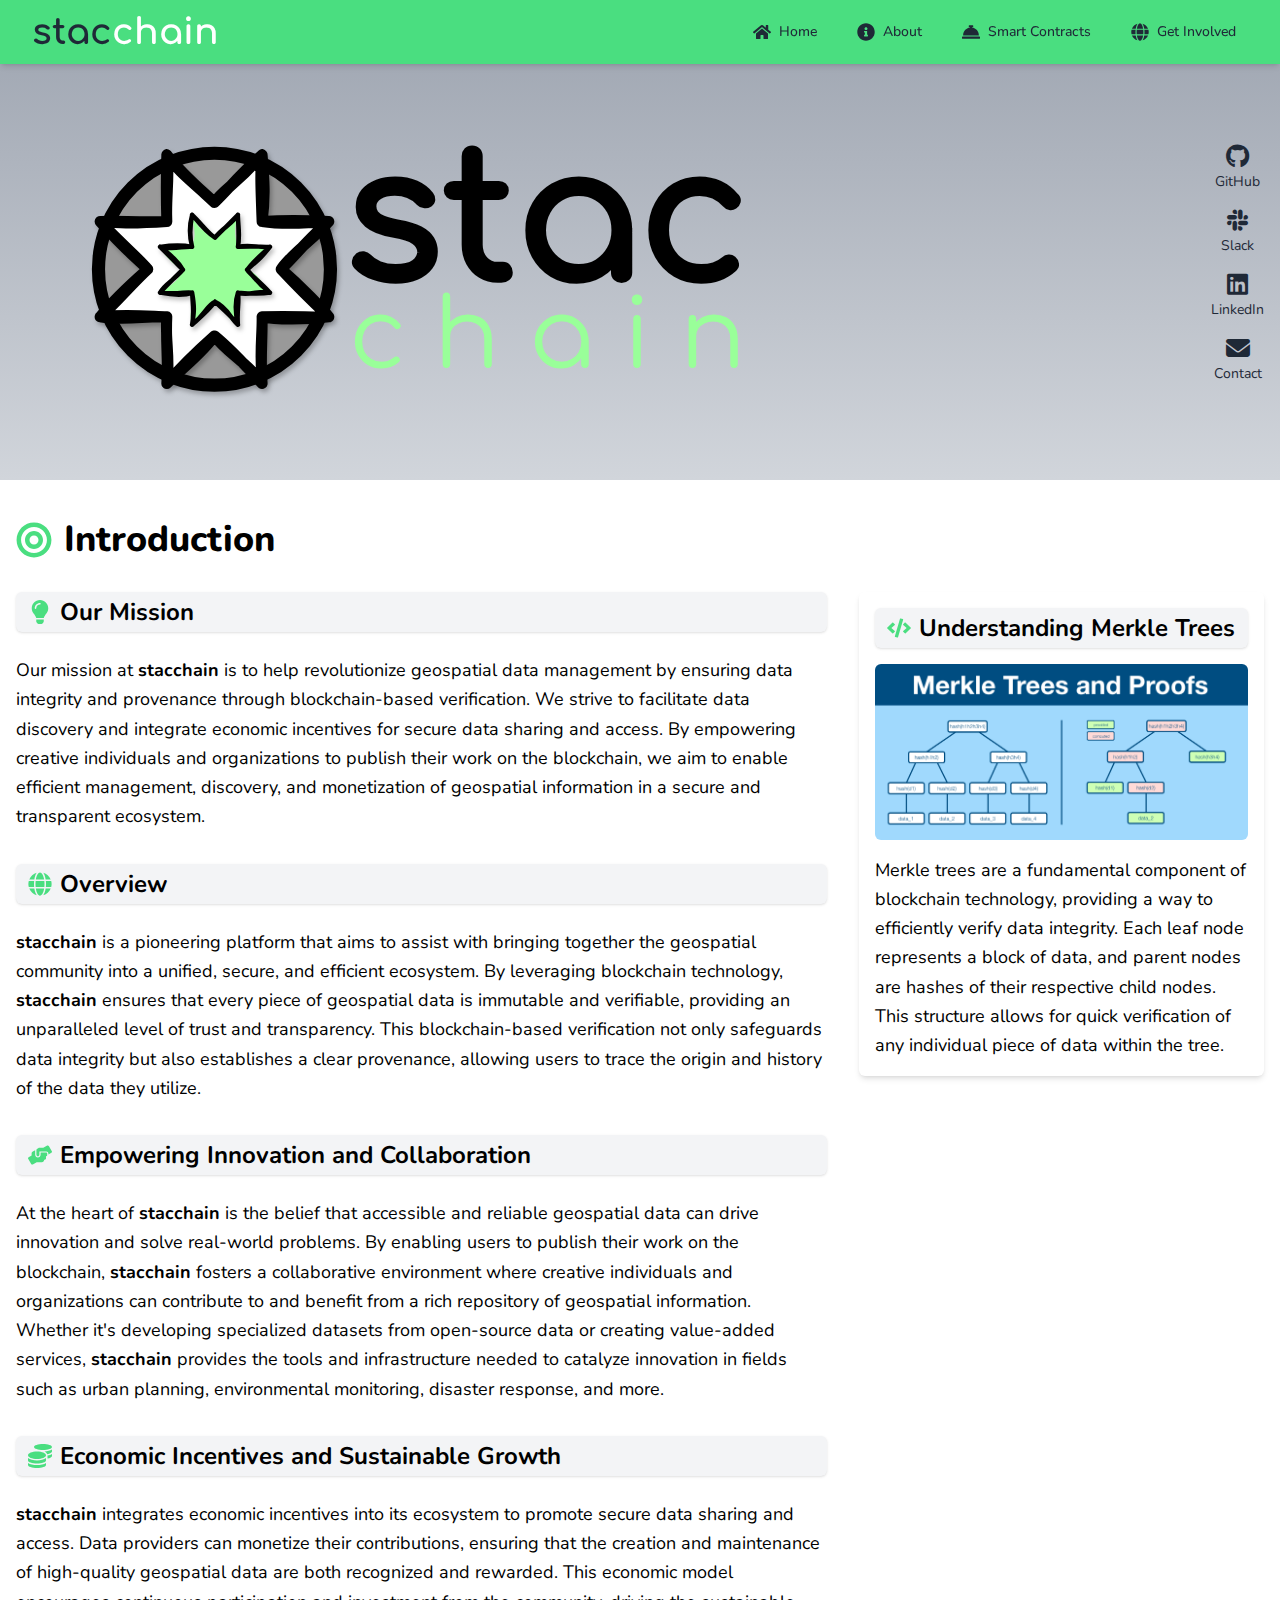
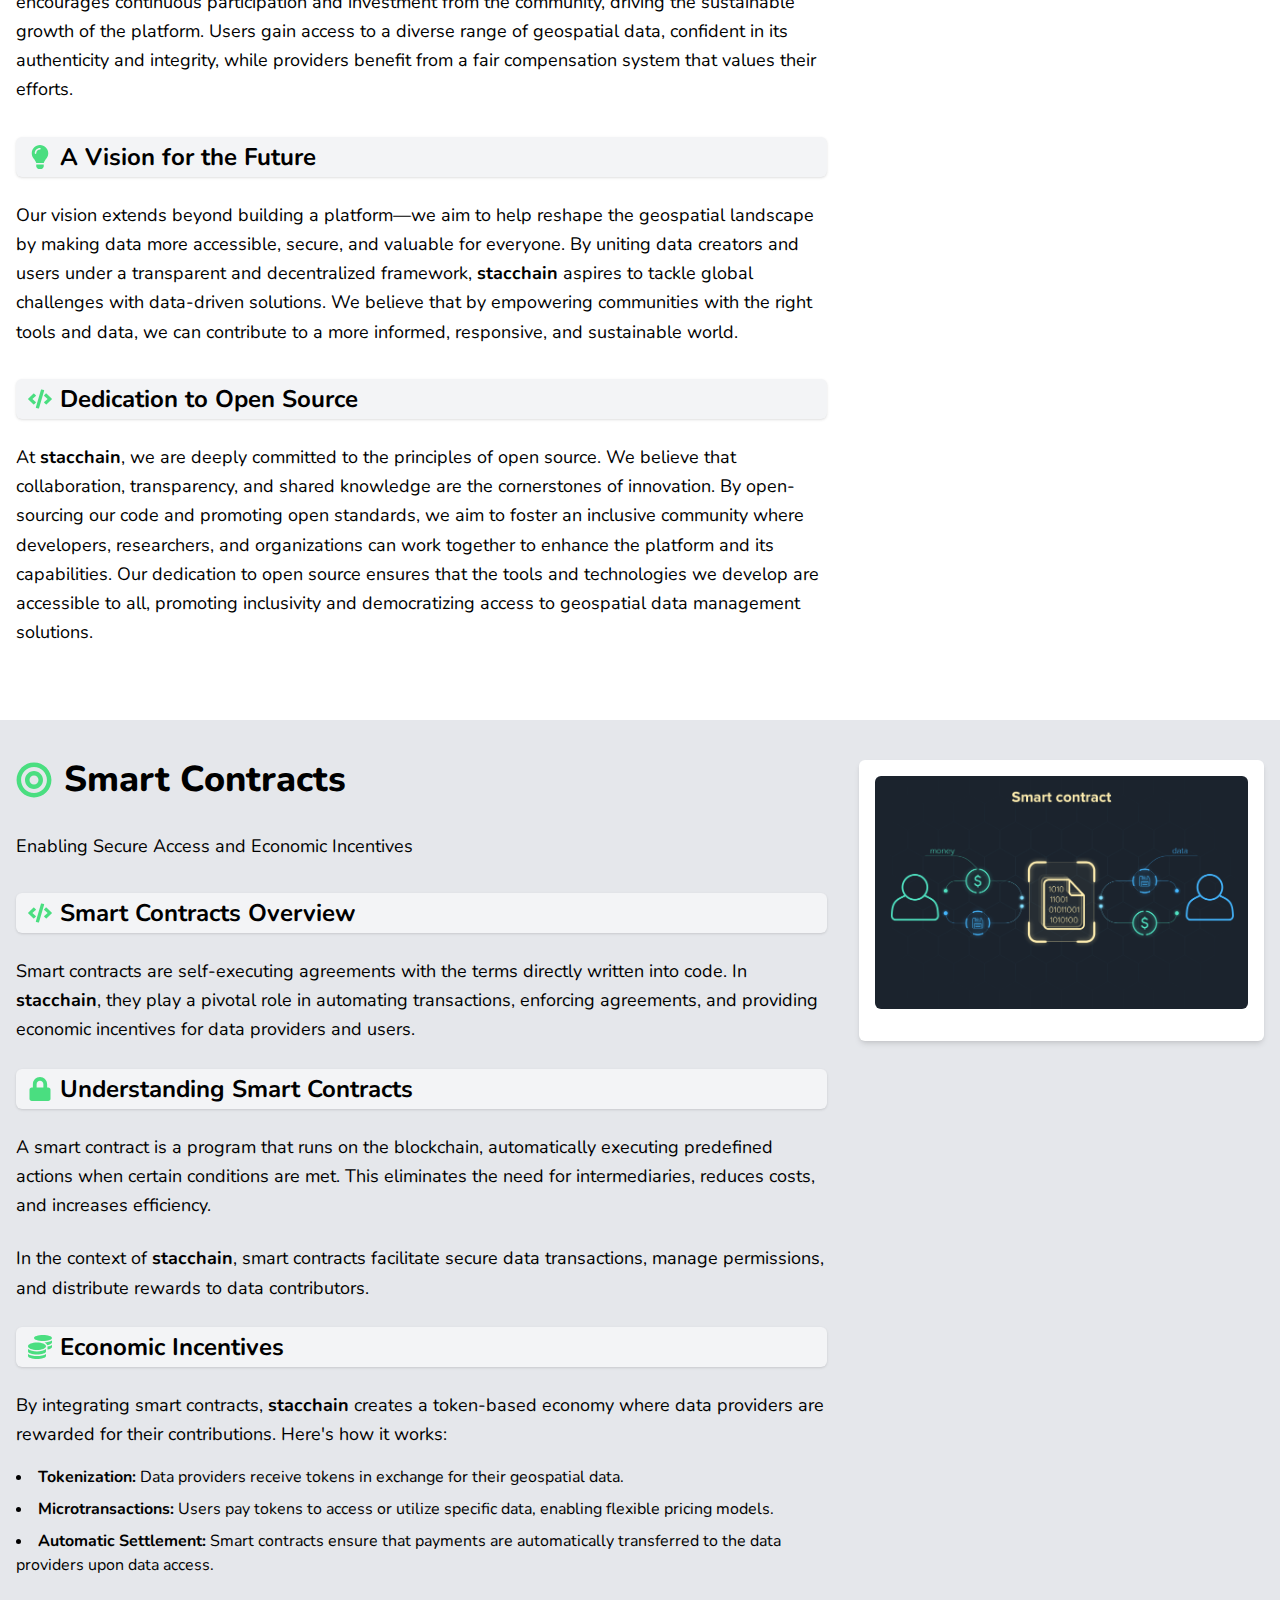
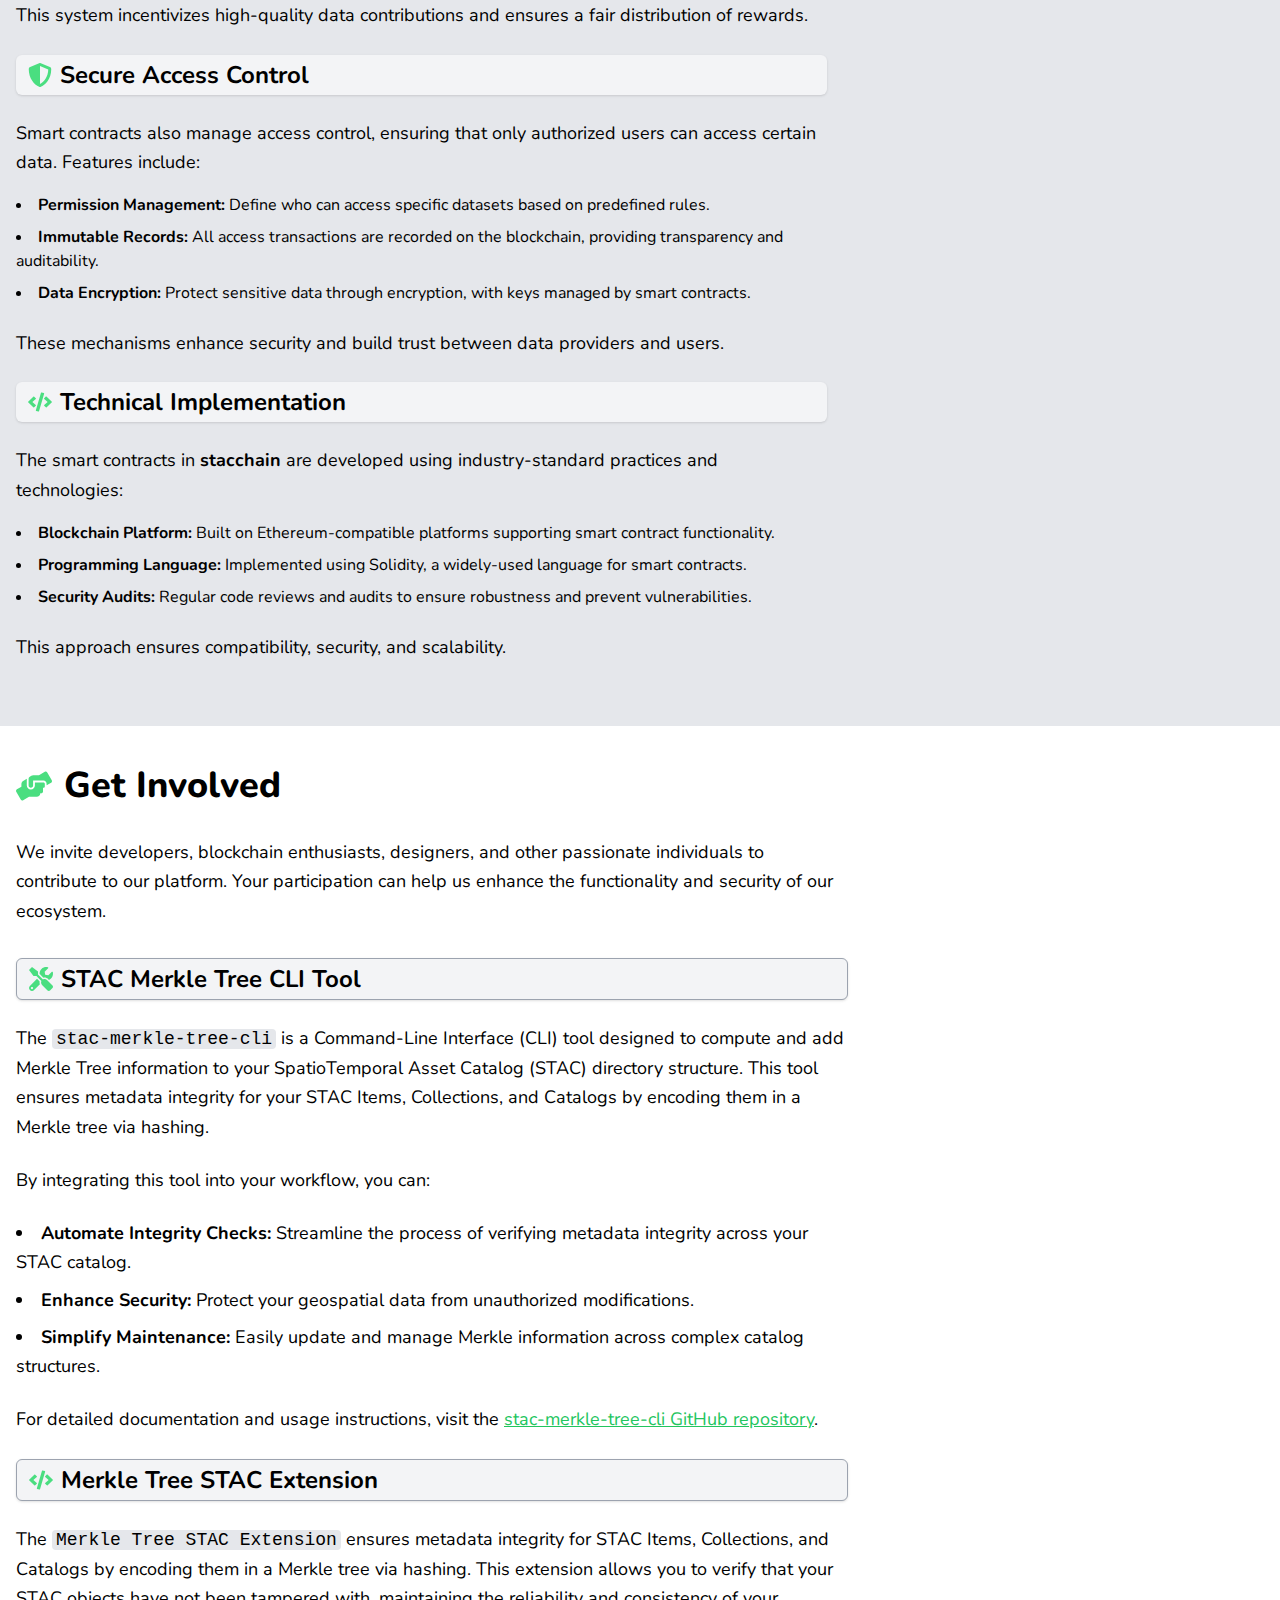
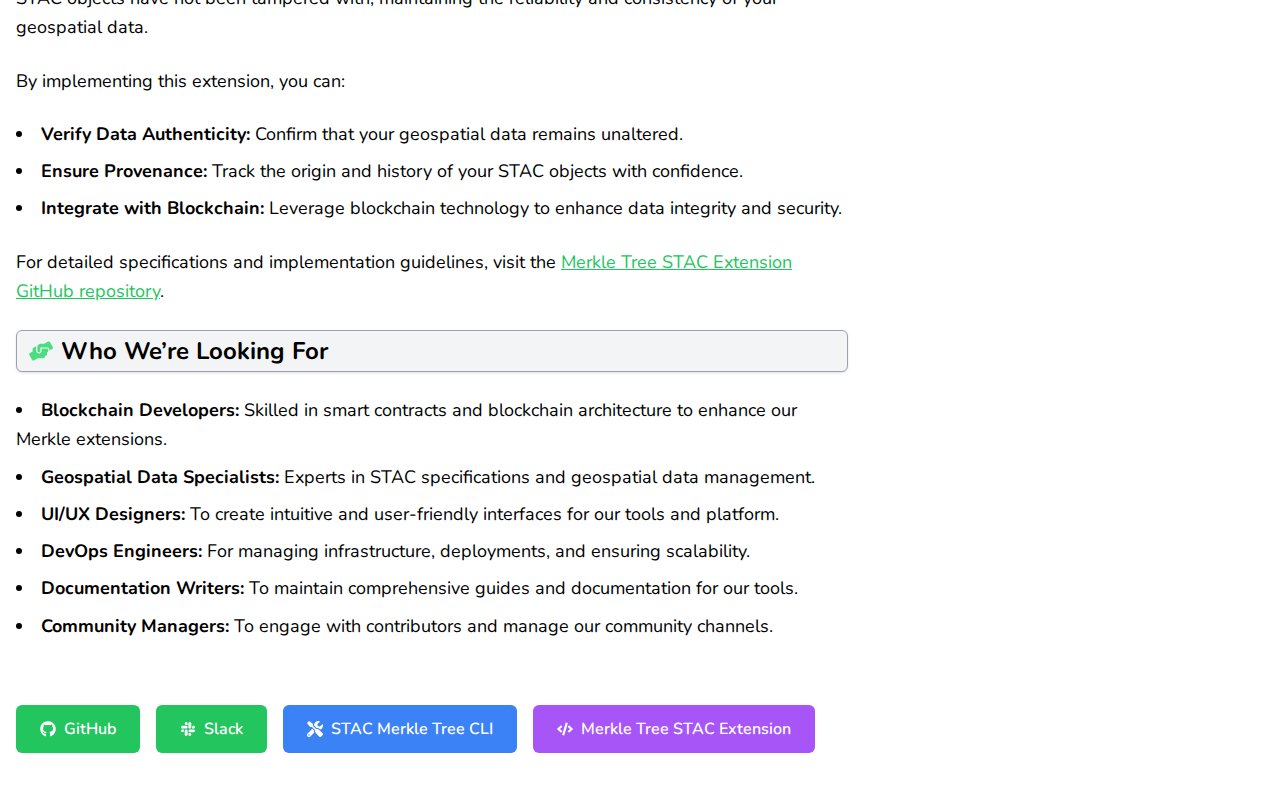
==== index.html @ fea5d8af "update for mobile logo center" ====
<!doctype html><html lang="en"><head><meta charset="utf-8"/><link rel="icon" href="/favicon.ico"/><meta name="viewport" content="width=device-width,initial-scale=1"/><meta name="theme-color" content="#000000"/><meta name="description" content="Web site created using create-react-app"/><link rel="apple-touch-icon" href="/logo192.png"/><link rel="manifest" href="/manifest.json"/><title>stacchain</title><script defer="defer" src="/static/js/main.c1a86bca.js"></script><link href="/static/css/main.6695dacc.css" rel="stylesheet"></head><body><noscript>You need to enable JavaScript to run this app.</noscript><div id="root"></div></body></html>
---- static/css/main.6695dacc.css ----
@import url(https://fonts.googleapis.com/css2?family=Nunito:wght@400;700&display=swap);@import url(https://fonts.googleapis.com/css2?family=Comfortaa:wght@300;400;700&display=swap);
/*!
 * Font Awesome Free 6.7.1 by @fontawesome - https://fontawesome.com
 * License - https://fontawesome.com/license/free (Icons: CC BY 4.0, Fonts: SIL OFL 1.1, Code: MIT License)
 * Copyright 2024 Fonticons, Inc.
 */*,::backdrop,:after,:before{--tw-border-spacing-x:0;--tw-border-spacing-y:0;--tw-translate-x:0;--tw-translate-y:0;--tw-rotate:0;--tw-skew-x:0;--tw-skew-y:0;--tw-scale-x:1;--tw-scale-y:1;--tw-pan-x: ;--tw-pan-y: ;--tw-pinch-zoom: ;--tw-scroll-snap-strictness:proximity;--tw-gradient-from-position: ;--tw-gradient-via-position: ;--tw-gradient-to-position: ;--tw-ordinal: ;--tw-slashed-zero: ;--tw-numeric-figure: ;--tw-numeric-spacing: ;--tw-numeric-fraction: ;--tw-ring-inset: ;--tw-ring-offset-width:0px;--tw-ring-offset-color:#fff;--tw-ring-color:#3b82f680;--tw-ring-offset-shadow:0 0 #0000;--tw-ring-shadow:0 0 #0000;--tw-shadow:0 0 #0000;--tw-shadow-colored:0 0 #0000;--tw-blur: ;--tw-brightness: ;--tw-contrast: ;--tw-grayscale: ;--tw-hue-rotate: ;--tw-invert: ;--tw-saturate: ;--tw-sepia: ;--tw-drop-shadow: ;--tw-backdrop-blur: ;--tw-backdrop-brightness: ;--tw-backdrop-contrast: ;--tw-backdrop-grayscale: ;--tw-backdrop-hue-rotate: ;--tw-backdrop-invert: ;--tw-backdrop-opacity: ;--tw-backdrop-saturate: ;--tw-backdrop-sepia: ;--tw-contain-size: ;--tw-contain-layout: ;--tw-contain-paint: ;--tw-contain-style: }
/* ! tailwindcss v3.4.15 | MIT License | https://tailwindcss.com */*,:after,:before{border:0 solid #e5e7eb;box-sizing:border-box}:after,:before{--tw-content:""}:host,html{-webkit-text-size-adjust:100%;font-feature-settings:normal;-webkit-tap-highlight-color:transparent;font-family:ui-sans-serif,system-ui,sans-serif,Apple Color Emoji,Segoe UI Emoji,Segoe UI Symbol,Noto Color Emoji;font-variation-settings:normal;line-height:1.5;tab-size:4}body{line-height:inherit}hr{border-top-width:1px;color:inherit;height:0}abbr:where([title]){-webkit-text-decoration:underline dotted;text-decoration:underline dotted}h1,h2,h3,h4,h5,h6{font-size:inherit;font-weight:inherit}a{color:inherit;text-decoration:inherit}b,strong{font-weight:bolder}code,kbd,pre,samp{font-feature-settings:normal;font-family:Fira Code,monospace;font-size:1em;font-variation-settings:normal}small{font-size:80%}sub,sup{font-size:75%;line-height:0;position:relative;vertical-align:initial}sub{bottom:-.25em}sup{top:-.5em}table{border-collapse:collapse;border-color:inherit;text-indent:0}button,input,optgroup,select,textarea{font-feature-settings:inherit;color:inherit;font-family:inherit;font-size:100%;font-variation-settings:inherit;font-weight:inherit;letter-spacing:inherit;line-height:inherit;margin:0;padding:0}button,select{text-transform:none}button,input:where([type=button]),input:where([type=reset]),input:where([type=submit]){-webkit-appearance:button;background-color:initial;background-image:none}:-moz-focusring{outline:auto}:-moz-ui-invalid{box-shadow:none}progress{vertical-align:initial}::-webkit-inner-spin-button,::-webkit-outer-spin-button{height:auto}[type=search]{-webkit-appearance:textfield;outline-offset:-2px}::-webkit-search-decoration{-webkit-appearance:none}::-webkit-file-upload-button{-webkit-appearance:button;font:inherit}summary{display:list-item}blockquote,dd,dl,figure,h1,h2,h3,h4,h5,h6,hr,p,pre{margin:0}fieldset{margin:0}fieldset,legend{padding:0}menu,ol,ul{list-style:none;margin:0;padding:0}dialog{padding:0}textarea{resize:vertical}input::placeholder,textarea::placeholder{color:#9ca3af;opacity:1}[role=button],button{cursor:pointer}:disabled{cursor:default}audio,canvas,embed,iframe,img,object,svg,video{display:block;vertical-align:middle}img,video{height:auto;max-width:100%}[hidden]:where(:not([hidden=until-found])){display:none}.sr-only{clip:rect(0,0,0,0);border-width:0;height:1px;margin:-1px;overflow:hidden;padding:0;position:absolute;white-space:nowrap;width:1px}.fixed{position:fixed}.relative{position:relative}.left-0{left:0}.right-0{right:0}.top-0{top:0}.z-10{z-index:10}.z-50{z-index:50}.mx-auto{margin-left:auto;margin-right:auto}.mb-4{margin-bottom:1rem}.mb-6{margin-bottom:1.5rem}.mb-8{margin-bottom:2rem}.ml-8{margin-left:2rem}.mr-2{margin-right:.5rem}.mr-3{margin-right:.75rem}.mt-1{margin-top:.25rem}.mt-10{margin-top:2.5rem}.mt-12{margin-top:3rem}.mt-4{margin-top:1rem}.block{display:block}.inline-block{display:inline-block}.flex{display:flex}.inline-flex{display:inline-flex}.hidden{display:none}.h-16{height:4rem}.h-28{height:7rem}.h-6{height:1.5rem}.h-auto{height:auto}.w-6{width:1.5rem}.w-full{width:100%}.max-w-full{max-width:100%}.max-w-screen-xl{max-width:1280px}.flex-shrink-0{flex-shrink:0}.scale-150{--tw-scale-x:1.5;--tw-scale-y:1.5;transform:translate(var(--tw-translate-x),var(--tw-translate-y)) rotate(var(--tw-rotate)) skewX(var(--tw-skew-x)) skewY(var(--tw-skew-y)) scaleX(var(--tw-scale-x)) scaleY(var(--tw-scale-y))}.scroll-mt-16{scroll-margin-top:4rem}.list-inside{list-style-position:inside}.list-disc{list-style-type:disc}.flex-row{flex-direction:row}.flex-col{flex-direction:column}.items-center{align-items:center}.justify-center{justify-content:center}.justify-between{justify-content:space-between}.space-x-4>:not([hidden])~:not([hidden]){--tw-space-x-reverse:0;margin-left:calc(1rem*(1 - var(--tw-space-x-reverse)));margin-right:calc(1rem*var(--tw-space-x-reverse))}.space-x-6>:not([hidden])~:not([hidden]){--tw-space-x-reverse:0;margin-left:calc(1.5rem*(1 - var(--tw-space-x-reverse)));margin-right:calc(1.5rem*var(--tw-space-x-reverse))}.space-y-1>:not([hidden])~:not([hidden]){--tw-space-y-reverse:0;margin-bottom:calc(.25rem*var(--tw-space-y-reverse));margin-top:calc(.25rem*(1 - var(--tw-space-y-reverse)))}.space-y-2>:not([hidden])~:not([hidden]){--tw-space-y-reverse:0;margin-bottom:calc(.5rem*var(--tw-space-y-reverse));margin-top:calc(.5rem*(1 - var(--tw-space-y-reverse)))}.space-y-4>:not([hidden])~:not([hidden]){--tw-space-y-reverse:0;margin-bottom:calc(1rem*var(--tw-space-y-reverse));margin-top:calc(1rem*(1 - var(--tw-space-y-reverse)))}.overflow-x-hidden{overflow-x:hidden}.rounded{border-radius:.25rem}.rounded-md{border-radius:.375rem}.border{border-width:1px}.border-gray-200{--tw-border-opacity:1;border-color:#e5e7eb;border-color:rgb(229 231 235/var(--tw-border-opacity,1))}.border-gray-400{--tw-border-opacity:1;border-color:#9ca3af;border-color:rgb(156 163 175/var(--tw-border-opacity,1))}.bg-blue-500{--tw-bg-opacity:1;background-color:#3b82f6;background-color:rgb(59 130 246/var(--tw-bg-opacity,1))}.bg-gray-100{--tw-bg-opacity:1;background-color:#f3f4f6;background-color:rgb(243 244 246/var(--tw-bg-opacity,1))}.bg-gray-200{--tw-bg-opacity:1;background-color:#e5e7eb;background-color:rgb(229 231 235/var(--tw-bg-opacity,1))}.bg-green-500{--tw-bg-opacity:1;background-color:#22c55e;background-color:rgb(34 197 94/var(--tw-bg-opacity,1))}.bg-purple-500{--tw-bg-opacity:1;background-color:#a855f7;background-color:rgb(168 85 247/var(--tw-bg-opacity,1))}.bg-white{--tw-bg-opacity:1;background-color:#fff;background-color:rgb(255 255 255/var(--tw-bg-opacity,1))}.bg-gradient-to-b{background-image:linear-gradient(to bottom,var(--tw-gradient-stops))}.from-gray-400{--tw-gradient-from:#9ca3af var(--tw-gradient-from-position);--tw-gradient-to:#9ca3af00 var(--tw-gradient-to-position);--tw-gradient-stops:var(--tw-gradient-from),var(--tw-gradient-to)}.from-green-400{--tw-gradient-from:#4ade80 var(--tw-gradient-from-position);--tw-gradient-to:#4ade8000 var(--tw-gradient-to-position);--tw-gradient-stops:var(--tw-gradient-from),var(--tw-gradient-to)}.to-gray-300{--tw-gradient-to:#d1d5db var(--tw-gradient-to-position)}.to-green-400{--tw-gradient-to:#4ade80 var(--tw-gradient-to-position)}.p-2{padding:.5rem}.p-4{padding:1rem}.p-6{padding:1.5rem}.px-1{padding-left:.25rem;padding-right:.25rem}.px-2{padding-left:.5rem;padding-right:.5rem}.px-3{padding-left:.75rem;padding-right:.75rem}.px-4{padding-left:1rem;padding-right:1rem}.px-6{padding-left:1.5rem;padding-right:1.5rem}.py-1{padding-bottom:.25rem;padding-top:.25rem}.py-10{padding-bottom:2.5rem;padding-top:2.5rem}.py-2{padding-bottom:.5rem;padding-top:.5rem}.py-24{padding-bottom:6rem;padding-top:6rem}.py-3{padding-top:.75rem}.pb-3,.py-3{padding-bottom:.75rem}.pt-2{padding-top:.5rem}.text-left{text-align:left}.font-comfortaa{font-family:Comfortaa,cursive}.font-mono{font-family:Fira Code,monospace}.text-2xl{font-size:1.5rem;line-height:2rem}.text-4xl{font-size:2.25rem;line-height:2.5rem}.text-base{font-size:1rem;line-height:1.5rem}.text-lg{font-size:1.125rem;line-height:1.75rem}.text-sm{font-size:.875rem;line-height:1.25rem}.font-bold{font-weight:700}.font-extrabold{font-weight:800}.font-medium{font-weight:500}.font-semibold{font-weight:600}.leading-relaxed{line-height:1.625}.text-black{--tw-text-opacity:1;color:#000;color:rgb(0 0 0/var(--tw-text-opacity,1))}.text-gray-800{--tw-text-opacity:1;color:#1f2937;color:rgb(31 41 55/var(--tw-text-opacity,1))}.text-green-400{--tw-text-opacity:1;color:#4ade80;color:rgb(74 222 128/var(--tw-text-opacity,1))}.text-green-500{--tw-text-opacity:1;color:#22c55e;color:rgb(34 197 94/var(--tw-text-opacity,1))}.text-white{--tw-text-opacity:1;color:#fff;color:rgb(255 255 255/var(--tw-text-opacity,1))}.underline{text-decoration-line:underline}.shadow{--tw-shadow:0 1px 3px 0 #0000001a,0 1px 2px -1px #0000001a;--tw-shadow-colored:0 1px 3px 0 var(--tw-shadow-color),0 1px 2px -1px var(--tw-shadow-color)}.shadow,.shadow-md{box-shadow:0 0 #0000,0 0 #0000,var(--tw-shadow);box-shadow:var(--tw-ring-offset-shadow,0 0 #0000),var(--tw-ring-shadow,0 0 #0000),var(--tw-shadow)}.shadow-md{--tw-shadow:0 4px 6px -1px #0000001a,0 2px 4px -2px #0000001a;--tw-shadow-colored:0 4px 6px -1px var(--tw-shadow-color),0 2px 4px -2px var(--tw-shadow-color)}.transition-colors{transition-duration:.15s;transition-property:color,background-color,border-color,text-decoration-color,fill,stroke;transition-timing-function:cubic-bezier(.4,0,.2,1)}.duration-300{transition-duration:.3s}body{-webkit-font-smoothing:antialiased;-moz-osx-font-smoothing:grayscale;font-family:Nunito,serif;margin:0;overflow-x:hidden}code{font-family:source-code-pro,Menlo,Monaco,Consolas,Courier New,monospace}.hover\:bg-blue-600:hover{--tw-bg-opacity:1;background-color:#2563eb;background-color:rgb(37 99 235/var(--tw-bg-opacity,1))}.hover\:bg-gray-200:hover{--tw-bg-opacity:1;background-color:#e5e7eb;background-color:rgb(229 231 235/var(--tw-bg-opacity,1))}.hover\:bg-gray-300:hover{--tw-bg-opacity:1;background-color:#d1d5db;background-color:rgb(209 213 219/var(--tw-bg-opacity,1))}.hover\:bg-green-500:hover{--tw-bg-opacity:1;background-color:#22c55e;background-color:rgb(34 197 94/var(--tw-bg-opacity,1))}.hover\:bg-green-600:hover{--tw-bg-opacity:1;background-color:#16a34a;background-color:rgb(22 163 74/var(--tw-bg-opacity,1))}.hover\:bg-purple-600:hover{--tw-bg-opacity:1;background-color:#9333ea;background-color:rgb(147 51 234/var(--tw-bg-opacity,1))}.hover\:text-green-400:hover{--tw-text-opacity:1;color:#4ade80;color:rgb(74 222 128/var(--tw-text-opacity,1))}.hover\:text-white:hover{--tw-text-opacity:1;color:#fff;color:rgb(255 255 255/var(--tw-text-opacity,1))}.focus\:outline-none:focus{outline:2px solid #0000;outline-offset:2px}.focus\:ring-2:focus{--tw-ring-offset-shadow:var(--tw-ring-inset) 0 0 0 var(--tw-ring-offset-width) var(--tw-ring-offset-color);--tw-ring-shadow:var(--tw-ring-inset) 0 0 0 calc(2px + var(--tw-ring-offset-width)) var(--tw-ring-color);box-shadow:var(--tw-ring-offset-shadow),var(--tw-ring-shadow),0 0 #0000;box-shadow:var(--tw-ring-offset-shadow),var(--tw-ring-shadow),var(--tw-shadow,0 0 #0000)}.focus\:ring-inset:focus{--tw-ring-inset:inset}.focus\:ring-white:focus{--tw-ring-opacity:1;--tw-ring-color:rgb(255 255 255/var(--tw-ring-opacity,1))}@media (min-width:640px){.sm\:mx-0{margin-left:0;margin-right:0}.sm\:ml-24{margin-left:6rem}.sm\:mt-0{margin-top:0}.sm\:h-36{height:9rem}.sm\:scale-150{--tw-scale-x:1.5;--tw-scale-y:1.5;transform:translate(var(--tw-translate-x),var(--tw-translate-y)) rotate(var(--tw-rotate)) skewX(var(--tw-skew-x)) skewY(var(--tw-skew-y)) scaleX(var(--tw-scale-x)) scaleY(var(--tw-scale-y))}.sm\:flex-row{flex-direction:row}.sm\:items-start{align-items:flex-start}.sm\:justify-between{justify-content:space-between}.sm\:space-x-4>:not([hidden])~:not([hidden]){--tw-space-x-reverse:0;margin-left:calc(1rem*(1 - var(--tw-space-x-reverse)));margin-right:calc(1rem*var(--tw-space-x-reverse))}.sm\:space-y-0>:not([hidden])~:not([hidden]){--tw-space-y-reverse:0;margin-bottom:calc(0px*var(--tw-space-y-reverse));margin-top:calc(0px*(1 - var(--tw-space-y-reverse)))}.sm\:px-3{padding-left:.75rem;padding-right:.75rem}.sm\:px-6{padding-left:1.5rem;padding-right:1.5rem}.sm\:text-4xl{font-size:2.25rem;line-height:2.5rem}}@media (min-width:768px){.md\:block{display:block}.md\:flex{display:flex}.md\:hidden{display:none}.md\:h-48{height:12rem}.md\:flex-col{flex-direction:column}.md\:space-x-0>:not([hidden])~:not([hidden]){--tw-space-x-reverse:0;margin-left:calc(0px*(1 - var(--tw-space-x-reverse)));margin-right:calc(0px*var(--tw-space-x-reverse))}.md\:space-y-4>:not([hidden])~:not([hidden]){--tw-space-y-reverse:0;margin-bottom:calc(1rem*var(--tw-space-y-reverse));margin-top:calc(1rem*(1 - var(--tw-space-y-reverse)))}}@media (min-width:1024px){.lg\:mt-0{margin-top:0}.lg\:w-1\/3{width:33.333333%}.lg\:w-2\/3{width:66.666667%}.lg\:flex-row{flex-direction:row}.lg\:space-x-8>:not([hidden])~:not([hidden]){--tw-space-x-reverse:0;margin-left:calc(2rem*(1 - var(--tw-space-x-reverse)));margin-right:calc(2rem*var(--tw-space-x-reverse))}.lg\:px-8{padding-left:2rem;padding-right:2rem}}.App{text-align:center}.App-logo{height:40vmin;pointer-events:none}@media (prefers-reduced-motion:no-preference){.App-logo{animation:App-logo-spin 20s linear infinite}}.App-header{align-items:center;background-color:#282c34;color:#fff;display:flex;flex-direction:column;font-size:calc(10px + 2vmin);justify-content:center;min-height:100vh}.App-link{color:#61dafb}

/*!
 * Font Awesome Free 6.7.1 by @fontawesome - https://fontawesome.com
 * License - https://fontawesome.com/license/free (Icons: CC BY 4.0, Fonts: SIL OFL 1.1, Code: MIT License)
 * Copyright 2024 Fonticons, Inc.
 */.fa{font-family:Font Awesome\ 6 Free;font-family:var(--fa-style-family,"Font Awesome 6 Free");font-weight:900;font-weight:var(--fa-style,900)}.fa,.fa-brands,.fa-regular,.fa-solid,.fab,.far,.fas{-moz-osx-font-smoothing:grayscale;-webkit-font-smoothing:antialiased;font-feature-settings:normal;display:inline-block;display:var(--fa-display,inline-block);font-style:normal;font-variant:normal;line-height:1;text-rendering:auto}.fa-brands:before,.fa-regular:before,.fa-solid:before,.fa:before,.fab:before,.far:before,.fas:before{content:var(--fa)}.fa-classic,.fa-regular,.fa-solid,.far,.fas{font-family:Font Awesome\ 6 Free}.fa-brands,.fab{font-family:Font Awesome\ 6 Brands}.fa-1x{font-size:1em}.fa-2x{font-size:2em}.fa-3x{font-size:3em}.fa-4x{font-size:4em}.fa-5x{font-size:5em}.fa-6x{font-size:6em}.fa-7x{font-size:7em}.fa-8x{font-size:8em}.fa-9x{font-size:9em}.fa-10x{font-size:10em}.fa-2xs{font-size:.625em;line-height:.1em;vertical-align:.225em}.fa-xs{font-size:.75em;line-height:.08333em;vertical-align:.125em}.fa-sm{font-size:.875em;line-height:.07143em;vertical-align:.05357em}.fa-lg{font-size:1.25em;line-height:.05em;vertical-align:-.075em}.fa-xl{font-size:1.5em;line-height:.04167em;vertical-align:-.125em}.fa-2xl{font-size:2em;line-height:.03125em;vertical-align:-.1875em}.fa-fw{text-align:center;width:1.25em}.fa-ul{list-style-type:none;margin-left:2.5em;margin-left:var(--fa-li-margin,2.5em);padding-left:0}.fa-ul>li{position:relative}.fa-li{left:-2em;left:calc(var(--fa-li-width, 2em)*-1);line-height:inherit;position:absolute;text-align:center;width:2em;width:var(--fa-li-width,2em)}.fa-border{border:.08em solid #eee;border:var(--fa-border-width,.08em) var(--fa-border-style,solid) var(--fa-border-color,#eee);border-radius:.1em;border-radius:var(--fa-border-radius,.1em);padding:.2em .25em .15em;padding:var(--fa-border-padding,.2em .25em .15em)}.fa-pull-left{float:left;margin-right:.3em;margin-right:var(--fa-pull-margin,.3em)}.fa-pull-right{float:right;margin-left:.3em;margin-left:var(--fa-pull-margin,.3em)}.fa-beat{animation-delay:0s;animation-delay:var(--fa-animation-delay,0s);animation-direction:normal;animation-direction:var(--fa-animation-direction,normal);animation-duration:1s;animation-duration:var(--fa-animation-duration,1s);animation-iteration-count:infinite;animation-iteration-count:var(--fa-animation-iteration-count,infinite);animation-name:fa-beat;animation-timing-function:ease-in-out;animation-timing-function:var(--fa-animation-timing,ease-in-out)}.fa-bounce{animation-delay:0s;animation-delay:var(--fa-animation-delay,0s);animation-direction:normal;animation-direction:var(--fa-animation-direction,normal);animation-duration:1s;animation-duration:var(--fa-animation-duration,1s);animation-iteration-count:infinite;animation-iteration-count:var(--fa-animation-iteration-count,infinite);animation-name:fa-bounce;animation-timing-function:cubic-bezier(.28,.84,.42,1);animation-timing-function:var(--fa-animation-timing,cubic-bezier(.28,.84,.42,1))}.fa-fade{animation-iteration-count:infinite;animation-iteration-count:var(--fa-animation-iteration-count,infinite);animation-name:fa-fade;animation-timing-function:cubic-bezier(.4,0,.6,1);animation-timing-function:var(--fa-animation-timing,cubic-bezier(.4,0,.6,1))}.fa-beat-fade,.fa-fade{animation-delay:0s;animation-delay:var(--fa-animation-delay,0s);animation-direction:normal;animation-direction:var(--fa-animation-direction,normal);animation-duration:1s;animation-duration:var(--fa-animation-duration,1s)}.fa-beat-fade{animation-iteration-count:infinite;animation-iteration-count:var(--fa-animation-iteration-count,infinite);animation-name:fa-beat-fade;animation-timing-function:cubic-bezier(.4,0,.6,1);animation-timing-function:var(--fa-animation-timing,cubic-bezier(.4,0,.6,1))}.fa-flip{animation-delay:0s;animation-delay:var(--fa-animation-delay,0s);animation-direction:normal;animation-direction:var(--fa-animation-direction,normal);animation-duration:1s;animation-duration:var(--fa-animation-duration,1s);animation-iteration-count:infinite;animation-iteration-count:var(--fa-animation-iteration-count,infinite);animation-name:fa-flip;animation-timing-function:ease-in-out;animation-timing-function:var(--fa-animation-timing,ease-in-out)}.fa-shake{animation-duration:1s;animation-duration:var(--fa-animation-duration,1s);animation-iteration-count:infinite;animation-iteration-count:var(--fa-animation-iteration-count,infinite);animation-name:fa-shake;animation-timing-function:linear;animation-timing-function:var(--fa-animation-timing,linear)}.fa-shake,.fa-spin{animation-delay:0s;animation-delay:var(--fa-animation-delay,0s);animation-direction:normal;animation-direction:var(--fa-animation-direction,normal)}.fa-spin{animation-duration:2s;animation-duration:var(--fa-animation-duration,2s);animation-iteration-count:infinite;animation-iteration-count:var(--fa-animation-iteration-count,infinite);animation-name:fa-spin;animation-timing-function:linear;animation-timing-function:var(--fa-animation-timing,linear)}.fa-spin-reverse{--fa-animation-direction:reverse}.fa-pulse,.fa-spin-pulse{animation-direction:normal;animation-direction:var(--fa-animation-direction,normal);animation-duration:1s;animation-duration:var(--fa-animation-duration,1s);animation-iteration-count:infinite;animation-iteration-count:var(--fa-animation-iteration-count,infinite);animation-name:fa-spin;animation-timing-function:steps(8);animation-timing-function:var(--fa-animation-timing,steps(8))}@media (prefers-reduced-motion:reduce){.fa-beat,.fa-beat-fade,.fa-bounce,.fa-fade,.fa-flip,.fa-pulse,.fa-shake,.fa-spin,.fa-spin-pulse{animation-delay:-1ms;animation-duration:1ms;animation-iteration-count:1;transition-delay:0s;transition-duration:0s}}@keyframes fa-beat{0%,90%{transform:scale(1)}45%{transform:scale(1.25);transform:scale(var(--fa-beat-scale,1.25))}}@keyframes fa-bounce{0%{transform:scale(1) translateY(0)}10%{transform:scale(1.1,.9) translateY(0);transform:scale(var(--fa-bounce-start-scale-x,1.1),var(--fa-bounce-start-scale-y,.9)) translateY(0)}30%{transform:scale(.9,1.1) translateY(-.5em);transform:scale(var(--fa-bounce-jump-scale-x,.9),var(--fa-bounce-jump-scale-y,1.1)) translateY(var(--fa-bounce-height,-.5em))}50%{transform:scale(1.05,.95) translateY(0);transform:scale(var(--fa-bounce-land-scale-x,1.05),var(--fa-bounce-land-scale-y,.95)) translateY(0)}57%{transform:scale(1) translateY(-.125em);transform:scale(1) translateY(var(--fa-bounce-rebound,-.125em))}64%{transform:scale(1) translateY(0)}to{transform:scale(1) translateY(0)}}@keyframes fa-fade{50%{opacity:.4;opacity:var(--fa-fade-opacity,.4)}}@keyframes fa-beat-fade{0%,to{opacity:.4;opacity:var(--fa-beat-fade-opacity,.4);transform:scale(1)}50%{opacity:1;transform:scale(1.125);transform:scale(var(--fa-beat-fade-scale,1.125))}}@keyframes fa-flip{50%{transform:rotateY(-180deg);transform:rotate3d(var(--fa-flip-x,0),var(--fa-flip-y,1),var(--fa-flip-z,0),var(--fa-flip-angle,-180deg))}}@keyframes fa-shake{0%{transform:rotate(-15deg)}4%{transform:rotate(15deg)}24%,8%{transform:rotate(-18deg)}12%,28%{transform:rotate(18deg)}16%{transform:rotate(-22deg)}20%{transform:rotate(22deg)}32%{transform:rotate(-12deg)}36%{transform:rotate(12deg)}40%,to{transform:rotate(0deg)}}@keyframes fa-spin{0%{transform:rotate(0deg)}to{transform:rotate(1turn)}}.fa-rotate-90{transform:rotate(90deg)}.fa-rotate-180{transform:rotate(180deg)}.fa-rotate-270{transform:rotate(270deg)}.fa-flip-horizontal{transform:scaleX(-1)}.fa-flip-vertical{transform:scaleY(-1)}.fa-flip-both,.fa-flip-horizontal.fa-flip-vertical{transform:scale(-1)}.fa-rotate-by{transform:rotate(0);transform:rotate(var(--fa-rotate-angle,0))}.fa-stack{display:inline-block;height:2em;line-height:2em;position:relative;vertical-align:middle;width:2.5em}.fa-stack-1x,.fa-stack-2x{left:0;position:absolute;text-align:center;width:100%;z-index:auto;z-index:var(--fa-stack-z-index,auto)}.fa-stack-1x{line-height:inherit}.fa-stack-2x{font-size:2em}.fa-inverse{color:#fff;color:var(--fa-inverse,#fff)}.fa-0{--fa:"\30";--fa--fa:"\30\30"}.fa-1{--fa:"\31";--fa--fa:"\31\31"}.fa-2{--fa:"\32";--fa--fa:"\32\32"}.fa-3{--fa:"\33";--fa--fa:"\33\33"}.fa-4{--fa:"\34";--fa--fa:"\34\34"}.fa-5{--fa:"\35";--fa--fa:"\35\35"}.fa-6{--fa:"\36";--fa--fa:"\36\36"}.fa-7{--fa:"\37";--fa--fa:"\37\37"}.fa-8{--fa:"\38";--fa--fa:"\38\38"}.fa-9{--fa:"\39";--fa--fa:"\39\39"}.fa-fill-drip{--fa:"\f576";--fa--fa:"\f576\f576"}.fa-arrows-to-circle{--fa:"\e4bd";--fa--fa:"\e4bd\e4bd"}.fa-chevron-circle-right,.fa-circle-chevron-right{--fa:"\f138";--fa--fa:"\f138\f138"}.fa-at{--fa:"\40";--fa--fa:"\40\40"}.fa-trash-alt,.fa-trash-can{--fa:"\f2ed";--fa--fa:"\f2ed\f2ed"}.fa-text-height{--fa:"\f034";--fa--fa:"\f034\f034"}.fa-user-times,.fa-user-xmark{--fa:"\f235";--fa--fa:"\f235\f235"}.fa-stethoscope{--fa:"\f0f1";--fa--fa:"\f0f1\f0f1"}.fa-comment-alt,.fa-message{--fa:"\f27a";--fa--fa:"\f27a\f27a"}.fa-info{--fa:"\f129";--fa--fa:"\f129\f129"}.fa-compress-alt,.fa-down-left-and-up-right-to-center{--fa:"\f422";--fa--fa:"\f422\f422"}.fa-explosion{--fa:"\e4e9";--fa--fa:"\e4e9\e4e9"}.fa-file-alt,.fa-file-lines,.fa-file-text{--fa:"\f15c";--fa--fa:"\f15c\f15c"}.fa-wave-square{--fa:"\f83e";--fa--fa:"\f83e\f83e"}.fa-ring{--fa:"\f70b";--fa--fa:"\f70b\f70b"}.fa-building-un{--fa:"\e4d9";--fa--fa:"\e4d9\e4d9"}.fa-dice-three{--fa:"\f527";--fa--fa:"\f527\f527"}.fa-calendar-alt,.fa-calendar-days{--fa:"\f073";--fa--fa:"\f073\f073"}.fa-anchor-circle-check{--fa:"\e4aa";--fa--fa:"\e4aa\e4aa"}.fa-building-circle-arrow-right{--fa:"\e4d1";--fa--fa:"\e4d1\e4d1"}.fa-volleyball,.fa-volleyball-ball{--fa:"\f45f";--fa--fa:"\f45f\f45f"}.fa-arrows-up-to-line{--fa:"\e4c2";--fa--fa:"\e4c2\e4c2"}.fa-sort-desc,.fa-sort-down{--fa:"\f0dd";--fa--fa:"\f0dd\f0dd"}.fa-circle-minus,.fa-minus-circle{--fa:"\f056";--fa--fa:"\f056\f056"}.fa-door-open{--fa:"\f52b";--fa--fa:"\f52b\f52b"}.fa-right-from-bracket,.fa-sign-out-alt{--fa:"\f2f5";--fa--fa:"\f2f5\f2f5"}.fa-atom{--fa:"\f5d2";--fa--fa:"\f5d2\f5d2"}.fa-soap{--fa:"\e06e";--fa--fa:"\e06e\e06e"}.fa-heart-music-camera-bolt,.fa-icons{--fa:"\f86d";--fa--fa:"\f86d\f86d"}.fa-microphone-alt-slash,.fa-microphone-lines-slash{--fa:"\f539";--fa--fa:"\f539\f539"}.fa-bridge-circle-check{--fa:"\e4c9";--fa--fa:"\e4c9\e4c9"}.fa-pump-medical{--fa:"\e06a";--fa--fa:"\e06a\e06a"}.fa-fingerprint{--fa:"\f577";--fa--fa:"\f577\f577"}.fa-hand-point-right{--fa:"\f0a4";--fa--fa:"\f0a4\f0a4"}.fa-magnifying-glass-location,.fa-search-location{--fa:"\f689";--fa--fa:"\f689\f689"}.fa-forward-step,.fa-step-forward{--fa:"\f051";--fa--fa:"\f051\f051"}.fa-face-smile-beam,.fa-smile-beam{--fa:"\f5b8";--fa--fa:"\f5b8\f5b8"}.fa-flag-checkered{--fa:"\f11e";--fa--fa:"\f11e\f11e"}.fa-football,.fa-football-ball{--fa:"\f44e";--fa--fa:"\f44e\f44e"}.fa-school-circle-exclamation{--fa:"\e56c";--fa--fa:"\e56c\e56c"}.fa-crop{--fa:"\f125";--fa--fa:"\f125\f125"}.fa-angle-double-down,.fa-angles-down{--fa:"\f103";--fa--fa:"\f103\f103"}.fa-users-rectangle{--fa:"\e594";--fa--fa:"\e594\e594"}.fa-people-roof{--fa:"\e537";--fa--fa:"\e537\e537"}.fa-people-line{--fa:"\e534";--fa--fa:"\e534\e534"}.fa-beer,.fa-beer-mug-empty{--fa:"\f0fc";--fa--fa:"\f0fc\f0fc"}.fa-diagram-predecessor{--fa:"\e477";--fa--fa:"\e477\e477"}.fa-arrow-up-long,.fa-long-arrow-up{--fa:"\f176";--fa--fa:"\f176\f176"}.fa-burn,.fa-fire-flame-simple{--fa:"\f46a";--fa--fa:"\f46a\f46a"}.fa-male,.fa-person{--fa:"\f183";--fa--fa:"\f183\f183"}.fa-laptop{--fa:"\f109";--fa--fa:"\f109\f109"}.fa-file-csv{--fa:"\f6dd";--fa--fa:"\f6dd\f6dd"}.fa-menorah{--fa:"\f676";--fa--fa:"\f676\f676"}.fa-truck-plane{--fa:"\e58f";--fa--fa:"\e58f\e58f"}.fa-record-vinyl{--fa:"\f8d9";--fa--fa:"\f8d9\f8d9"}.fa-face-grin-stars,.fa-grin-stars{--fa:"\f587";--fa--fa:"\f587\f587"}.fa-bong{--fa:"\f55c";--fa--fa:"\f55c\f55c"}.fa-pastafarianism,.fa-spaghetti-monster-flying{--fa:"\f67b";--fa--fa:"\f67b\f67b"}.fa-arrow-down-up-across-line{--fa:"\e4af";--fa--fa:"\e4af\e4af"}.fa-spoon,.fa-utensil-spoon{--fa:"\f2e5";--fa--fa:"\f2e5\f2e5"}.fa-jar-wheat{--fa:"\e517";--fa--fa:"\e517\e517"}.fa-envelopes-bulk,.fa-mail-bulk{--fa:"\f674";--fa--fa:"\f674\f674"}.fa-file-circle-exclamation{--fa:"\e4eb";--fa--fa:"\e4eb\e4eb"}.fa-circle-h,.fa-hospital-symbol{--fa:"\f47e";--fa--fa:"\f47e\f47e"}.fa-pager{--fa:"\f815";--fa--fa:"\f815\f815"}.fa-address-book,.fa-contact-book{--fa:"\f2b9";--fa--fa:"\f2b9\f2b9"}.fa-strikethrough{--fa:"\f0cc";--fa--fa:"\f0cc\f0cc"}.fa-k{--fa:"\4b";--fa--fa:"\4b\4b"}.fa-landmark-flag{--fa:"\e51c";--fa--fa:"\e51c\e51c"}.fa-pencil,.fa-pencil-alt{--fa:"\f303";--fa--fa:"\f303\f303"}.fa-backward{--fa:"\f04a";--fa--fa:"\f04a\f04a"}.fa-caret-right{--fa:"\f0da";--fa--fa:"\f0da\f0da"}.fa-comments{--fa:"\f086";--fa--fa:"\f086\f086"}.fa-file-clipboard,.fa-paste{--fa:"\f0ea";--fa--fa:"\f0ea\f0ea"}.fa-code-pull-request{--fa:"\e13c";--fa--fa:"\e13c\e13c"}.fa-clipboard-list{--fa:"\f46d";--fa--fa:"\f46d\f46d"}.fa-truck-loading,.fa-truck-ramp-box{--fa:"\f4de";--fa--fa:"\f4de\f4de"}.fa-user-check{--fa:"\f4fc";--fa--fa:"\f4fc\f4fc"}.fa-vial-virus{--fa:"\e597";--fa--fa:"\e597\e597"}.fa-sheet-plastic{--fa:"\e571";--fa--fa:"\e571\e571"}.fa-blog{--fa:"\f781";--fa--fa:"\f781\f781"}.fa-user-ninja{--fa:"\f504";--fa--fa:"\f504\f504"}.fa-person-arrow-up-from-line{--fa:"\e539";--fa--fa:"\e539\e539"}.fa-scroll-torah,.fa-torah{--fa:"\f6a0";--fa--fa:"\f6a0\f6a0"}.fa-broom-ball,.fa-quidditch,.fa-quidditch-broom-ball{--fa:"\f458";--fa--fa:"\f458\f458"}.fa-toggle-off{--fa:"\f204";--fa--fa:"\f204\f204"}.fa-archive,.fa-box-archive{--fa:"\f187";--fa--fa:"\f187\f187"}.fa-person-drowning{--fa:"\e545";--fa--fa:"\e545\e545"}.fa-arrow-down-9-1,.fa-sort-numeric-desc,.fa-sort-numeric-down-alt{--fa:"\f886";--fa--fa:"\f886\f886"}.fa-face-grin-tongue-squint,.fa-grin-tongue-squint{--fa:"\f58a";--fa--fa:"\f58a\f58a"}.fa-spray-can{--fa:"\f5bd";--fa--fa:"\f5bd\f5bd"}.fa-truck-monster{--fa:"\f63b";--fa--fa:"\f63b\f63b"}.fa-w{--fa:"\57";--fa--fa:"\57\57"}.fa-earth-africa,.fa-globe-africa{--fa:"\f57c";--fa--fa:"\f57c\f57c"}.fa-rainbow{--fa:"\f75b";--fa--fa:"\f75b\f75b"}.fa-circle-notch{--fa:"\f1ce";--fa--fa:"\f1ce\f1ce"}.fa-tablet-alt,.fa-tablet-screen-button{--fa:"\f3fa";--fa--fa:"\f3fa\f3fa"}.fa-paw{--fa:"\f1b0";--fa--fa:"\f1b0\f1b0"}.fa-cloud{--fa:"\f0c2";--fa--fa:"\f0c2\f0c2"}.fa-trowel-bricks{--fa:"\e58a";--fa--fa:"\e58a\e58a"}.fa-face-flushed,.fa-flushed{--fa:"\f579";--fa--fa:"\f579\f579"}.fa-hospital-user{--fa:"\f80d";--fa--fa:"\f80d\f80d"}.fa-tent-arrow-left-right{--fa:"\e57f";--fa--fa:"\e57f\e57f"}.fa-gavel,.fa-legal{--fa:"\f0e3";--fa--fa:"\f0e3\f0e3"}.fa-binoculars{--fa:"\f1e5";--fa--fa:"\f1e5\f1e5"}.fa-microphone-slash{--fa:"\f131";--fa--fa:"\f131\f131"}.fa-box-tissue{--fa:"\e05b";--fa--fa:"\e05b\e05b"}.fa-motorcycle{--fa:"\f21c";--fa--fa:"\f21c\f21c"}.fa-bell-concierge,.fa-concierge-bell{--fa:"\f562";--fa--fa:"\f562\f562"}.fa-pen-ruler,.fa-pencil-ruler{--fa:"\f5ae";--fa--fa:"\f5ae\f5ae"}.fa-people-arrows,.fa-people-arrows-left-right{--fa:"\e068";--fa--fa:"\e068\e068"}.fa-mars-and-venus-burst{--fa:"\e523";--fa--fa:"\e523\e523"}.fa-caret-square-right,.fa-square-caret-right{--fa:"\f152";--fa--fa:"\f152\f152"}.fa-cut,.fa-scissors{--fa:"\f0c4";--fa--fa:"\f0c4\f0c4"}.fa-sun-plant-wilt{--fa:"\e57a";--fa--fa:"\e57a\e57a"}.fa-toilets-portable{--fa:"\e584";--fa--fa:"\e584\e584"}.fa-hockey-puck{--fa:"\f453";--fa--fa:"\f453\f453"}.fa-table{--fa:"\f0ce";--fa--fa:"\f0ce\f0ce"}.fa-magnifying-glass-arrow-right{--fa:"\e521";--fa--fa:"\e521\e521"}.fa-digital-tachograph,.fa-tachograph-digital{--fa:"\f566";--fa--fa:"\f566\f566"}.fa-users-slash{--fa:"\e073";--fa--fa:"\e073\e073"}.fa-clover{--fa:"\e139";--fa--fa:"\e139\e139"}.fa-mail-reply,.fa-reply{--fa:"\f3e5";--fa--fa:"\f3e5\f3e5"}.fa-star-and-crescent{--fa:"\f699";--fa--fa:"\f699\f699"}.fa-house-fire{--fa:"\e50c";--fa--fa:"\e50c\e50c"}.fa-minus-square,.fa-square-minus{--fa:"\f146";--fa--fa:"\f146\f146"}.fa-helicopter{--fa:"\f533";--fa--fa:"\f533\f533"}.fa-compass{--fa:"\f14e";--fa--fa:"\f14e\f14e"}.fa-caret-square-down,.fa-square-caret-down{--fa:"\f150";--fa--fa:"\f150\f150"}.fa-file-circle-question{--fa:"\e4ef";--fa--fa:"\e4ef\e4ef"}.fa-laptop-code{--fa:"\f5fc";--fa--fa:"\f5fc\f5fc"}.fa-swatchbook{--fa:"\f5c3";--fa--fa:"\f5c3\f5c3"}.fa-prescription-bottle{--fa:"\f485";--fa--fa:"\f485\f485"}.fa-bars,.fa-navicon{--fa:"\f0c9";--fa--fa:"\f0c9\f0c9"}.fa-people-group{--fa:"\e533";--fa--fa:"\e533\e533"}.fa-hourglass-3,.fa-hourglass-end{--fa:"\f253";--fa--fa:"\f253\f253"}.fa-heart-broken,.fa-heart-crack{--fa:"\f7a9";--fa--fa:"\f7a9\f7a9"}.fa-external-link-square-alt,.fa-square-up-right{--fa:"\f360";--fa--fa:"\f360\f360"}.fa-face-kiss-beam,.fa-kiss-beam{--fa:"\f597";--fa--fa:"\f597\f597"}.fa-film{--fa:"\f008";--fa--fa:"\f008\f008"}.fa-ruler-horizontal{--fa:"\f547";--fa--fa:"\f547\f547"}.fa-people-robbery{--fa:"\e536";--fa--fa:"\e536\e536"}.fa-lightbulb{--fa:"\f0eb";--fa--fa:"\f0eb\f0eb"}.fa-caret-left{--fa:"\f0d9";--fa--fa:"\f0d9\f0d9"}.fa-circle-exclamation,.fa-exclamation-circle{--fa:"\f06a";--fa--fa:"\f06a\f06a"}.fa-school-circle-xmark{--fa:"\e56d";--fa--fa:"\e56d\e56d"}.fa-arrow-right-from-bracket,.fa-sign-out{--fa:"\f08b";--fa--fa:"\f08b\f08b"}.fa-chevron-circle-down,.fa-circle-chevron-down{--fa:"\f13a";--fa--fa:"\f13a\f13a"}.fa-unlock-alt,.fa-unlock-keyhole{--fa:"\f13e";--fa--fa:"\f13e\f13e"}.fa-cloud-showers-heavy{--fa:"\f740";--fa--fa:"\f740\f740"}.fa-headphones-alt,.fa-headphones-simple{--fa:"\f58f";--fa--fa:"\f58f\f58f"}.fa-sitemap{--fa:"\f0e8";--fa--fa:"\f0e8\f0e8"}.fa-circle-dollar-to-slot,.fa-donate{--fa:"\f4b9";--fa--fa:"\f4b9\f4b9"}.fa-memory{--fa:"\f538";--fa--fa:"\f538\f538"}.fa-road-spikes{--fa:"\e568";--fa--fa:"\e568\e568"}.fa-fire-burner{--fa:"\e4f1";--fa--fa:"\e4f1\e4f1"}.fa-flag{--fa:"\f024";--fa--fa:"\f024\f024"}.fa-hanukiah{--fa:"\f6e6";--fa--fa:"\f6e6\f6e6"}.fa-feather{--fa:"\f52d";--fa--fa:"\f52d\f52d"}.fa-volume-down,.fa-volume-low{--fa:"\f027";--fa--fa:"\f027\f027"}.fa-comment-slash{--fa:"\f4b3";--fa--fa:"\f4b3\f4b3"}.fa-cloud-sun-rain{--fa:"\f743";--fa--fa:"\f743\f743"}.fa-compress{--fa:"\f066";--fa--fa:"\f066\f066"}.fa-wheat-alt,.fa-wheat-awn{--fa:"\e2cd";--fa--fa:"\e2cd\e2cd"}.fa-ankh{--fa:"\f644";--fa--fa:"\f644\f644"}.fa-hands-holding-child{--fa:"\e4fa";--fa--fa:"\e4fa\e4fa"}.fa-asterisk{--fa:"\2a";--fa--fa:"\2a\2a"}.fa-check-square,.fa-square-check{--fa:"\f14a";--fa--fa:"\f14a\f14a"}.fa-peseta-sign{--fa:"\e221";--fa--fa:"\e221\e221"}.fa-header,.fa-heading{--fa:"\f1dc";--fa--fa:"\f1dc\f1dc"}.fa-ghost{--fa:"\f6e2";--fa--fa:"\f6e2\f6e2"}.fa-list,.fa-list-squares{--fa:"\f03a";--fa--fa:"\f03a\f03a"}.fa-phone-square-alt,.fa-square-phone-flip{--fa:"\f87b";--fa--fa:"\f87b\f87b"}.fa-cart-plus{--fa:"\f217";--fa--fa:"\f217\f217"}.fa-gamepad{--fa:"\f11b";--fa--fa:"\f11b\f11b"}.fa-circle-dot,.fa-dot-circle{--fa:"\f192";--fa--fa:"\f192\f192"}.fa-dizzy,.fa-face-dizzy{--fa:"\f567";--fa--fa:"\f567\f567"}.fa-egg{--fa:"\f7fb";--fa--fa:"\f7fb\f7fb"}.fa-house-medical-circle-xmark{--fa:"\e513";--fa--fa:"\e513\e513"}.fa-campground{--fa:"\f6bb";--fa--fa:"\f6bb\f6bb"}.fa-folder-plus{--fa:"\f65e";--fa--fa:"\f65e\f65e"}.fa-futbol,.fa-futbol-ball,.fa-soccer-ball{--fa:"\f1e3";--fa--fa:"\f1e3\f1e3"}.fa-paint-brush,.fa-paintbrush{--fa:"\f1fc";--fa--fa:"\f1fc\f1fc"}.fa-lock{--fa:"\f023";--fa--fa:"\f023\f023"}.fa-gas-pump{--fa:"\f52f";--fa--fa:"\f52f\f52f"}.fa-hot-tub,.fa-hot-tub-person{--fa:"\f593";--fa--fa:"\f593\f593"}.fa-map-location,.fa-map-marked{--fa:"\f59f";--fa--fa:"\f59f\f59f"}.fa-house-flood-water{--fa:"\e50e";--fa--fa:"\e50e\e50e"}.fa-tree{--fa:"\f1bb";--fa--fa:"\f1bb\f1bb"}.fa-bridge-lock{--fa:"\e4cc";--fa--fa:"\e4cc\e4cc"}.fa-sack-dollar{--fa:"\f81d";--fa--fa:"\f81d\f81d"}.fa-edit,.fa-pen-to-square{--fa:"\f044";--fa--fa:"\f044\f044"}.fa-car-side{--fa:"\f5e4";--fa--fa:"\f5e4\f5e4"}.fa-share-alt,.fa-share-nodes{--fa:"\f1e0";--fa--fa:"\f1e0\f1e0"}.fa-heart-circle-minus{--fa:"\e4ff";--fa--fa:"\e4ff\e4ff"}.fa-hourglass-2,.fa-hourglass-half{--fa:"\f252";--fa--fa:"\f252\f252"}.fa-microscope{--fa:"\f610";--fa--fa:"\f610\f610"}.fa-sink{--fa:"\e06d";--fa--fa:"\e06d\e06d"}.fa-bag-shopping,.fa-shopping-bag{--fa:"\f290";--fa--fa:"\f290\f290"}.fa-arrow-down-z-a,.fa-sort-alpha-desc,.fa-sort-alpha-down-alt{--fa:"\f881";--fa--fa:"\f881\f881"}.fa-mitten{--fa:"\f7b5";--fa--fa:"\f7b5\f7b5"}.fa-person-rays{--fa:"\e54d";--fa--fa:"\e54d\e54d"}.fa-users{--fa:"\f0c0";--fa--fa:"\f0c0\f0c0"}.fa-eye-slash{--fa:"\f070";--fa--fa:"\f070\f070"}.fa-flask-vial{--fa:"\e4f3";--fa--fa:"\e4f3\e4f3"}.fa-hand,.fa-hand-paper{--fa:"\f256";--fa--fa:"\f256\f256"}.fa-om{--fa:"\f679";--fa--fa:"\f679\f679"}.fa-worm{--fa:"\e599";--fa--fa:"\e599\e599"}.fa-house-circle-xmark{--fa:"\e50b";--fa--fa:"\e50b\e50b"}.fa-plug{--fa:"\f1e6";--fa--fa:"\f1e6\f1e6"}.fa-chevron-up{--fa:"\f077";--fa--fa:"\f077\f077"}.fa-hand-spock{--fa:"\f259";--fa--fa:"\f259\f259"}.fa-stopwatch{--fa:"\f2f2";--fa--fa:"\f2f2\f2f2"}.fa-face-kiss,.fa-kiss{--fa:"\f596";--fa--fa:"\f596\f596"}.fa-bridge-circle-xmark{--fa:"\e4cb";--fa--fa:"\e4cb\e4cb"}.fa-face-grin-tongue,.fa-grin-tongue{--fa:"\f589";--fa--fa:"\f589\f589"}.fa-chess-bishop{--fa:"\f43a";--fa--fa:"\f43a\f43a"}.fa-face-grin-wink,.fa-grin-wink{--fa:"\f58c";--fa--fa:"\f58c\f58c"}.fa-deaf,.fa-deafness,.fa-ear-deaf,.fa-hard-of-hearing{--fa:"\f2a4";--fa--fa:"\f2a4\f2a4"}.fa-road-circle-check{--fa:"\e564";--fa--fa:"\e564\e564"}.fa-dice-five{--fa:"\f523";--fa--fa:"\f523\f523"}.fa-rss-square,.fa-square-rss{--fa:"\f143";--fa--fa:"\f143\f143"}.fa-land-mine-on{--fa:"\e51b";--fa--fa:"\e51b\e51b"}.fa-i-cursor{--fa:"\f246";--fa--fa:"\f246\f246"}.fa-stamp{--fa:"\f5bf";--fa--fa:"\f5bf\f5bf"}.fa-stairs{--fa:"\e289";--fa--fa:"\e289\e289"}.fa-i{--fa:"\49";--fa--fa:"\49\49"}.fa-hryvnia,.fa-hryvnia-sign{--fa:"\f6f2";--fa--fa:"\f6f2\f6f2"}.fa-pills{--fa:"\f484";--fa--fa:"\f484\f484"}.fa-face-grin-wide,.fa-grin-alt{--fa:"\f581";--fa--fa:"\f581\f581"}.fa-tooth{--fa:"\f5c9";--fa--fa:"\f5c9\f5c9"}.fa-v{--fa:"\56";--fa--fa:"\56\56"}.fa-bangladeshi-taka-sign{--fa:"\e2e6";--fa--fa:"\e2e6\e2e6"}.fa-bicycle{--fa:"\f206";--fa--fa:"\f206\f206"}.fa-rod-asclepius,.fa-rod-snake,.fa-staff-aesculapius,.fa-staff-snake{--fa:"\e579";--fa--fa:"\e579\e579"}.fa-head-side-cough-slash{--fa:"\e062";--fa--fa:"\e062\e062"}.fa-ambulance,.fa-truck-medical{--fa:"\f0f9";--fa--fa:"\f0f9\f0f9"}.fa-wheat-awn-circle-exclamation{--fa:"\e598";--fa--fa:"\e598\e598"}.fa-snowman{--fa:"\f7d0";--fa--fa:"\f7d0\f7d0"}.fa-mortar-pestle{--fa:"\f5a7";--fa--fa:"\f5a7\f5a7"}.fa-road-barrier{--fa:"\e562";--fa--fa:"\e562\e562"}.fa-school{--fa:"\f549";--fa--fa:"\f549\f549"}.fa-igloo{--fa:"\f7ae";--fa--fa:"\f7ae\f7ae"}.fa-joint{--fa:"\f595";--fa--fa:"\f595\f595"}.fa-angle-right{--fa:"\f105";--fa--fa:"\f105\f105"}.fa-horse{--fa:"\f6f0";--fa--fa:"\f6f0\f6f0"}.fa-q{--fa:"\51";--fa--fa:"\51\51"}.fa-g{--fa:"\47";--fa--fa:"\47\47"}.fa-notes-medical{--fa:"\f481";--fa--fa:"\f481\f481"}.fa-temperature-2,.fa-temperature-half,.fa-thermometer-2,.fa-thermometer-half{--fa:"\f2c9";--fa--fa:"\f2c9\f2c9"}.fa-dong-sign{--fa:"\e169";--fa--fa:"\e169\e169"}.fa-capsules{--fa:"\f46b";--fa--fa:"\f46b\f46b"}.fa-poo-bolt,.fa-poo-storm{--fa:"\f75a";--fa--fa:"\f75a\f75a"}.fa-face-frown-open,.fa-frown-open{--fa:"\f57a";--fa--fa:"\f57a\f57a"}.fa-hand-point-up{--fa:"\f0a6";--fa--fa:"\f0a6\f0a6"}.fa-money-bill{--fa:"\f0d6";--fa--fa:"\f0d6\f0d6"}.fa-bookmark{--fa:"\f02e";--fa--fa:"\f02e\f02e"}.fa-align-justify{--fa:"\f039";--fa--fa:"\f039\f039"}.fa-umbrella-beach{--fa:"\f5ca";--fa--fa:"\f5ca\f5ca"}.fa-helmet-un{--fa:"\e503";--fa--fa:"\e503\e503"}.fa-bullseye{--fa:"\f140";--fa--fa:"\f140\f140"}.fa-bacon{--fa:"\f7e5";--fa--fa:"\f7e5\f7e5"}.fa-hand-point-down{--fa:"\f0a7";--fa--fa:"\f0a7\f0a7"}.fa-arrow-up-from-bracket{--fa:"\e09a";--fa--fa:"\e09a\e09a"}.fa-folder,.fa-folder-blank{--fa:"\f07b";--fa--fa:"\f07b\f07b"}.fa-file-medical-alt,.fa-file-waveform{--fa:"\f478";--fa--fa:"\f478\f478"}.fa-radiation{--fa:"\f7b9";--fa--fa:"\f7b9\f7b9"}.fa-chart-simple{--fa:"\e473";--fa--fa:"\e473\e473"}.fa-mars-stroke{--fa:"\f229";--fa--fa:"\f229\f229"}.fa-vial{--fa:"\f492";--fa--fa:"\f492\f492"}.fa-dashboard,.fa-gauge,.fa-gauge-med,.fa-tachometer-alt-average{--fa:"\f624";--fa--fa:"\f624\f624"}.fa-magic-wand-sparkles,.fa-wand-magic-sparkles{--fa:"\e2ca";--fa--fa:"\e2ca\e2ca"}.fa-e{--fa:"\45";--fa--fa:"\45\45"}.fa-pen-alt,.fa-pen-clip{--fa:"\f305";--fa--fa:"\f305\f305"}.fa-bridge-circle-exclamation{--fa:"\e4ca";--fa--fa:"\e4ca\e4ca"}.fa-user{--fa:"\f007";--fa--fa:"\f007\f007"}.fa-school-circle-check{--fa:"\e56b";--fa--fa:"\e56b\e56b"}.fa-dumpster{--fa:"\f793";--fa--fa:"\f793\f793"}.fa-shuttle-van,.fa-van-shuttle{--fa:"\f5b6";--fa--fa:"\f5b6\f5b6"}.fa-building-user{--fa:"\e4da";--fa--fa:"\e4da\e4da"}.fa-caret-square-left,.fa-square-caret-left{--fa:"\f191";--fa--fa:"\f191\f191"}.fa-highlighter{--fa:"\f591";--fa--fa:"\f591\f591"}.fa-key{--fa:"\f084";--fa--fa:"\f084\f084"}.fa-bullhorn{--fa:"\f0a1";--fa--fa:"\f0a1\f0a1"}.fa-globe{--fa:"\f0ac";--fa--fa:"\f0ac\f0ac"}.fa-synagogue{--fa:"\f69b";--fa--fa:"\f69b\f69b"}.fa-person-half-dress{--fa:"\e548";--fa--fa:"\e548\e548"}.fa-road-bridge{--fa:"\e563";--fa--fa:"\e563\e563"}.fa-location-arrow{--fa:"\f124";--fa--fa:"\f124\f124"}.fa-c{--fa:"\43";--fa--fa:"\43\43"}.fa-tablet-button{--fa:"\f10a";--fa--fa:"\f10a\f10a"}.fa-building-lock{--fa:"\e4d6";--fa--fa:"\e4d6\e4d6"}.fa-pizza-slice{--fa:"\f818";--fa--fa:"\f818\f818"}.fa-money-bill-wave{--fa:"\f53a";--fa--fa:"\f53a\f53a"}.fa-area-chart,.fa-chart-area{--fa:"\f1fe";--fa--fa:"\f1fe\f1fe"}.fa-house-flag{--fa:"\e50d";--fa--fa:"\e50d\e50d"}.fa-person-circle-minus{--fa:"\e540";--fa--fa:"\e540\e540"}.fa-ban,.fa-cancel{--fa:"\f05e";--fa--fa:"\f05e\f05e"}.fa-camera-rotate{--fa:"\e0d8";--fa--fa:"\e0d8\e0d8"}.fa-air-freshener,.fa-spray-can-sparkles{--fa:"\f5d0";--fa--fa:"\f5d0\f5d0"}.fa-star{--fa:"\f005";--fa--fa:"\f005\f005"}.fa-repeat{--fa:"\f363";--fa--fa:"\f363\f363"}.fa-cross{--fa:"\f654";--fa--fa:"\f654\f654"}.fa-box{--fa:"\f466";--fa--fa:"\f466\f466"}.fa-venus-mars{--fa:"\f228";--fa--fa:"\f228\f228"}.fa-arrow-pointer,.fa-mouse-pointer{--fa:"\f245";--fa--fa:"\f245\f245"}.fa-expand-arrows-alt,.fa-maximize{--fa:"\f31e";--fa--fa:"\f31e\f31e"}.fa-charging-station{--fa:"\f5e7";--fa--fa:"\f5e7\f5e7"}.fa-shapes,.fa-triangle-circle-square{--fa:"\f61f";--fa--fa:"\f61f\f61f"}.fa-random,.fa-shuffle{--fa:"\f074";--fa--fa:"\f074\f074"}.fa-person-running,.fa-running{--fa:"\f70c";--fa--fa:"\f70c\f70c"}.fa-mobile-retro{--fa:"\e527";--fa--fa:"\e527\e527"}.fa-grip-lines-vertical{--fa:"\f7a5";--fa--fa:"\f7a5\f7a5"}.fa-spider{--fa:"\f717";--fa--fa:"\f717\f717"}.fa-hands-bound{--fa:"\e4f9";--fa--fa:"\e4f9\e4f9"}.fa-file-invoice-dollar{--fa:"\f571";--fa--fa:"\f571\f571"}.fa-plane-circle-exclamation{--fa:"\e556";--fa--fa:"\e556\e556"}.fa-x-ray{--fa:"\f497";--fa--fa:"\f497\f497"}.fa-spell-check{--fa:"\f891";--fa--fa:"\f891\f891"}.fa-slash{--fa:"\f715";--fa--fa:"\f715\f715"}.fa-computer-mouse,.fa-mouse{--fa:"\f8cc";--fa--fa:"\f8cc\f8cc"}.fa-arrow-right-to-bracket,.fa-sign-in{--fa:"\f090";--fa--fa:"\f090\f090"}.fa-shop-slash,.fa-store-alt-slash{--fa:"\e070";--fa--fa:"\e070\e070"}.fa-server{--fa:"\f233";--fa--fa:"\f233\f233"}.fa-virus-covid-slash{--fa:"\e4a9";--fa--fa:"\e4a9\e4a9"}.fa-shop-lock{--fa:"\e4a5";--fa--fa:"\e4a5\e4a5"}.fa-hourglass-1,.fa-hourglass-start{--fa:"\f251";--fa--fa:"\f251\f251"}.fa-blender-phone{--fa:"\f6b6";--fa--fa:"\f6b6\f6b6"}.fa-building-wheat{--fa:"\e4db";--fa--fa:"\e4db\e4db"}.fa-person-breastfeeding{--fa:"\e53a";--fa--fa:"\e53a\e53a"}.fa-right-to-bracket,.fa-sign-in-alt{--fa:"\f2f6";--fa--fa:"\f2f6\f2f6"}.fa-venus{--fa:"\f221";--fa--fa:"\f221\f221"}.fa-passport{--fa:"\f5ab";--fa--fa:"\f5ab\f5ab"}.fa-thumb-tack-slash,.fa-thumbtack-slash{--fa:"\e68f";--fa--fa:"\e68f\e68f"}.fa-heart-pulse,.fa-heartbeat{--fa:"\f21e";--fa--fa:"\f21e\f21e"}.fa-people-carry,.fa-people-carry-box{--fa:"\f4ce";--fa--fa:"\f4ce\f4ce"}.fa-temperature-high{--fa:"\f769";--fa--fa:"\f769\f769"}.fa-microchip{--fa:"\f2db";--fa--fa:"\f2db\f2db"}.fa-crown{--fa:"\f521";--fa--fa:"\f521\f521"}.fa-weight-hanging{--fa:"\f5cd";--fa--fa:"\f5cd\f5cd"}.fa-xmarks-lines{--fa:"\e59a";--fa--fa:"\e59a\e59a"}.fa-file-prescription{--fa:"\f572";--fa--fa:"\f572\f572"}.fa-weight,.fa-weight-scale{--fa:"\f496";--fa--fa:"\f496\f496"}.fa-user-friends,.fa-user-group{--fa:"\f500";--fa--fa:"\f500\f500"}.fa-arrow-up-a-z,.fa-sort-alpha-up{--fa:"\f15e";--fa--fa:"\f15e\f15e"}.fa-chess-knight{--fa:"\f441";--fa--fa:"\f441\f441"}.fa-face-laugh-squint,.fa-laugh-squint{--fa:"\f59b";--fa--fa:"\f59b\f59b"}.fa-wheelchair{--fa:"\f193";--fa--fa:"\f193\f193"}.fa-arrow-circle-up,.fa-circle-arrow-up{--fa:"\f0aa";--fa--fa:"\f0aa\f0aa"}.fa-toggle-on{--fa:"\f205";--fa--fa:"\f205\f205"}.fa-person-walking,.fa-walking{--fa:"\f554";--fa--fa:"\f554\f554"}.fa-l{--fa:"\4c";--fa--fa:"\4c\4c"}.fa-fire{--fa:"\f06d";--fa--fa:"\f06d\f06d"}.fa-bed-pulse,.fa-procedures{--fa:"\f487";--fa--fa:"\f487\f487"}.fa-shuttle-space,.fa-space-shuttle{--fa:"\f197";--fa--fa:"\f197\f197"}.fa-face-laugh,.fa-laugh{--fa:"\f599";--fa--fa:"\f599\f599"}.fa-folder-open{--fa:"\f07c";--fa--fa:"\f07c\f07c"}.fa-heart-circle-plus{--fa:"\e500";--fa--fa:"\e500\e500"}.fa-code-fork{--fa:"\e13b";--fa--fa:"\e13b\e13b"}.fa-city{--fa:"\f64f";--fa--fa:"\f64f\f64f"}.fa-microphone-alt,.fa-microphone-lines{--fa:"\f3c9";--fa--fa:"\f3c9\f3c9"}.fa-pepper-hot{--fa:"\f816";--fa--fa:"\f816\f816"}.fa-unlock{--fa:"\f09c";--fa--fa:"\f09c\f09c"}.fa-colon-sign{--fa:"\e140";--fa--fa:"\e140\e140"}.fa-headset{--fa:"\f590";--fa--fa:"\f590\f590"}.fa-store-slash{--fa:"\e071";--fa--fa:"\e071\e071"}.fa-road-circle-xmark{--fa:"\e566";--fa--fa:"\e566\e566"}.fa-user-minus{--fa:"\f503";--fa--fa:"\f503\f503"}.fa-mars-stroke-up,.fa-mars-stroke-v{--fa:"\f22a";--fa--fa:"\f22a\f22a"}.fa-champagne-glasses,.fa-glass-cheers{--fa:"\f79f";--fa--fa:"\f79f\f79f"}.fa-clipboard{--fa:"\f328";--fa--fa:"\f328\f328"}.fa-house-circle-exclamation{--fa:"\e50a";--fa--fa:"\e50a\e50a"}.fa-file-arrow-up,.fa-file-upload{--fa:"\f574";--fa--fa:"\f574\f574"}.fa-wifi,.fa-wifi-3,.fa-wifi-strong{--fa:"\f1eb";--fa--fa:"\f1eb\f1eb"}.fa-bath,.fa-bathtub{--fa:"\f2cd";--fa--fa:"\f2cd\f2cd"}.fa-underline{--fa:"\f0cd";--fa--fa:"\f0cd\f0cd"}.fa-user-edit,.fa-user-pen{--fa:"\f4ff";--fa--fa:"\f4ff\f4ff"}.fa-signature{--fa:"\f5b7";--fa--fa:"\f5b7\f5b7"}.fa-stroopwafel{--fa:"\f551";--fa--fa:"\f551\f551"}.fa-bold{--fa:"\f032";--fa--fa:"\f032\f032"}.fa-anchor-lock{--fa:"\e4ad";--fa--fa:"\e4ad\e4ad"}.fa-building-ngo{--fa:"\e4d7";--fa--fa:"\e4d7\e4d7"}.fa-manat-sign{--fa:"\e1d5";--fa--fa:"\e1d5\e1d5"}.fa-not-equal{--fa:"\f53e";--fa--fa:"\f53e\f53e"}.fa-border-style,.fa-border-top-left{--fa:"\f853";--fa--fa:"\f853\f853"}.fa-map-location-dot,.fa-map-marked-alt{--fa:"\f5a0";--fa--fa:"\f5a0\f5a0"}.fa-jedi{--fa:"\f669";--fa--fa:"\f669\f669"}.fa-poll,.fa-square-poll-vertical{--fa:"\f681";--fa--fa:"\f681\f681"}.fa-mug-hot{--fa:"\f7b6";--fa--fa:"\f7b6\f7b6"}.fa-battery-car,.fa-car-battery{--fa:"\f5df";--fa--fa:"\f5df\f5df"}.fa-gift{--fa:"\f06b";--fa--fa:"\f06b\f06b"}.fa-dice-two{--fa:"\f528";--fa--fa:"\f528\f528"}.fa-chess-queen{--fa:"\f445";--fa--fa:"\f445\f445"}.fa-glasses{--fa:"\f530";--fa--fa:"\f530\f530"}.fa-chess-board{--fa:"\f43c";--fa--fa:"\f43c\f43c"}.fa-building-circle-check{--fa:"\e4d2";--fa--fa:"\e4d2\e4d2"}.fa-person-chalkboard{--fa:"\e53d";--fa--fa:"\e53d\e53d"}.fa-mars-stroke-h,.fa-mars-stroke-right{--fa:"\f22b";--fa--fa:"\f22b\f22b"}.fa-hand-back-fist,.fa-hand-rock{--fa:"\f255";--fa--fa:"\f255\f255"}.fa-caret-square-up,.fa-square-caret-up{--fa:"\f151";--fa--fa:"\f151\f151"}.fa-cloud-showers-water{--fa:"\e4e4";--fa--fa:"\e4e4\e4e4"}.fa-bar-chart,.fa-chart-bar{--fa:"\f080";--fa--fa:"\f080\f080"}.fa-hands-bubbles,.fa-hands-wash{--fa:"\e05e";--fa--fa:"\e05e\e05e"}.fa-less-than-equal{--fa:"\f537";--fa--fa:"\f537\f537"}.fa-train{--fa:"\f238";--fa--fa:"\f238\f238"}.fa-eye-low-vision,.fa-low-vision{--fa:"\f2a8";--fa--fa:"\f2a8\f2a8"}.fa-crow{--fa:"\f520";--fa--fa:"\f520\f520"}.fa-sailboat{--fa:"\e445";--fa--fa:"\e445\e445"}.fa-window-restore{--fa:"\f2d2";--fa--fa:"\f2d2\f2d2"}.fa-plus-square,.fa-square-plus{--fa:"\f0fe";--fa--fa:"\f0fe\f0fe"}.fa-torii-gate{--fa:"\f6a1";--fa--fa:"\f6a1\f6a1"}.fa-frog{--fa:"\f52e";--fa--fa:"\f52e\f52e"}.fa-bucket{--fa:"\e4cf";--fa--fa:"\e4cf\e4cf"}.fa-image{--fa:"\f03e";--fa--fa:"\f03e\f03e"}.fa-microphone{--fa:"\f130";--fa--fa:"\f130\f130"}.fa-cow{--fa:"\f6c8";--fa--fa:"\f6c8\f6c8"}.fa-caret-up{--fa:"\f0d8";--fa--fa:"\f0d8\f0d8"}.fa-screwdriver{--fa:"\f54a";--fa--fa:"\f54a\f54a"}.fa-folder-closed{--fa:"\e185";--fa--fa:"\e185\e185"}.fa-house-tsunami{--fa:"\e515";--fa--fa:"\e515\e515"}.fa-square-nfi{--fa:"\e576";--fa--fa:"\e576\e576"}.fa-arrow-up-from-ground-water{--fa:"\e4b5";--fa--fa:"\e4b5\e4b5"}.fa-glass-martini-alt,.fa-martini-glass{--fa:"\f57b";--fa--fa:"\f57b\f57b"}.fa-square-binary{--fa:"\e69b";--fa--fa:"\e69b\e69b"}.fa-rotate-back,.fa-rotate-backward,.fa-rotate-left,.fa-undo-alt{--fa:"\f2ea";--fa--fa:"\f2ea\f2ea"}.fa-columns,.fa-table-columns{--fa:"\f0db";--fa--fa:"\f0db\f0db"}.fa-lemon{--fa:"\f094";--fa--fa:"\f094\f094"}.fa-head-side-mask{--fa:"\e063";--fa--fa:"\e063\e063"}.fa-handshake{--fa:"\f2b5";--fa--fa:"\f2b5\f2b5"}.fa-gem{--fa:"\f3a5";--fa--fa:"\f3a5\f3a5"}.fa-dolly,.fa-dolly-box{--fa:"\f472";--fa--fa:"\f472\f472"}.fa-smoking{--fa:"\f48d";--fa--fa:"\f48d\f48d"}.fa-compress-arrows-alt,.fa-minimize{--fa:"\f78c";--fa--fa:"\f78c\f78c"}.fa-monument{--fa:"\f5a6";--fa--fa:"\f5a6\f5a6"}.fa-snowplow{--fa:"\f7d2";--fa--fa:"\f7d2\f7d2"}.fa-angle-double-right,.fa-angles-right{--fa:"\f101";--fa--fa:"\f101\f101"}.fa-cannabis{--fa:"\f55f";--fa--fa:"\f55f\f55f"}.fa-circle-play,.fa-play-circle{--fa:"\f144";--fa--fa:"\f144\f144"}.fa-tablets{--fa:"\f490";--fa--fa:"\f490\f490"}.fa-ethernet{--fa:"\f796";--fa--fa:"\f796\f796"}.fa-eur,.fa-euro,.fa-euro-sign{--fa:"\f153";--fa--fa:"\f153\f153"}.fa-chair{--fa:"\f6c0";--fa--fa:"\f6c0\f6c0"}.fa-check-circle,.fa-circle-check{--fa:"\f058";--fa--fa:"\f058\f058"}.fa-circle-stop,.fa-stop-circle{--fa:"\f28d";--fa--fa:"\f28d\f28d"}.fa-compass-drafting,.fa-drafting-compass{--fa:"\f568";--fa--fa:"\f568\f568"}.fa-plate-wheat{--fa:"\e55a";--fa--fa:"\e55a\e55a"}.fa-icicles{--fa:"\f7ad";--fa--fa:"\f7ad\f7ad"}.fa-person-shelter{--fa:"\e54f";--fa--fa:"\e54f\e54f"}.fa-neuter{--fa:"\f22c";--fa--fa:"\f22c\f22c"}.fa-id-badge{--fa:"\f2c1";--fa--fa:"\f2c1\f2c1"}.fa-marker{--fa:"\f5a1";--fa--fa:"\f5a1\f5a1"}.fa-face-laugh-beam,.fa-laugh-beam{--fa:"\f59a";--fa--fa:"\f59a\f59a"}.fa-helicopter-symbol{--fa:"\e502";--fa--fa:"\e502\e502"}.fa-universal-access{--fa:"\f29a";--fa--fa:"\f29a\f29a"}.fa-chevron-circle-up,.fa-circle-chevron-up{--fa:"\f139";--fa--fa:"\f139\f139"}.fa-lari-sign{--fa:"\e1c8";--fa--fa:"\e1c8\e1c8"}.fa-volcano{--fa:"\f770";--fa--fa:"\f770\f770"}.fa-person-walking-dashed-line-arrow-right{--fa:"\e553";--fa--fa:"\e553\e553"}.fa-gbp,.fa-pound-sign,.fa-sterling-sign{--fa:"\f154";--fa--fa:"\f154\f154"}.fa-viruses{--fa:"\e076";--fa--fa:"\e076\e076"}.fa-square-person-confined{--fa:"\e577";--fa--fa:"\e577\e577"}.fa-user-tie{--fa:"\f508";--fa--fa:"\f508\f508"}.fa-arrow-down-long,.fa-long-arrow-down{--fa:"\f175";--fa--fa:"\f175\f175"}.fa-tent-arrow-down-to-line{--fa:"\e57e";--fa--fa:"\e57e\e57e"}.fa-certificate{--fa:"\f0a3";--fa--fa:"\f0a3\f0a3"}.fa-mail-reply-all,.fa-reply-all{--fa:"\f122";--fa--fa:"\f122\f122"}.fa-suitcase{--fa:"\f0f2";--fa--fa:"\f0f2\f0f2"}.fa-person-skating,.fa-skating{--fa:"\f7c5";--fa--fa:"\f7c5\f7c5"}.fa-filter-circle-dollar,.fa-funnel-dollar{--fa:"\f662";--fa--fa:"\f662\f662"}.fa-camera-retro{--fa:"\f083";--fa--fa:"\f083\f083"}.fa-arrow-circle-down,.fa-circle-arrow-down{--fa:"\f0ab";--fa--fa:"\f0ab\f0ab"}.fa-arrow-right-to-file,.fa-file-import{--fa:"\f56f";--fa--fa:"\f56f\f56f"}.fa-external-link-square,.fa-square-arrow-up-right{--fa:"\f14c";--fa--fa:"\f14c\f14c"}.fa-box-open{--fa:"\f49e";--fa--fa:"\f49e\f49e"}.fa-scroll{--fa:"\f70e";--fa--fa:"\f70e\f70e"}.fa-spa{--fa:"\f5bb";--fa--fa:"\f5bb\f5bb"}.fa-location-pin-lock{--fa:"\e51f";--fa--fa:"\e51f\e51f"}.fa-pause{--fa:"\f04c";--fa--fa:"\f04c\f04c"}.fa-hill-avalanche{--fa:"\e507";--fa--fa:"\e507\e507"}.fa-temperature-0,.fa-temperature-empty,.fa-thermometer-0,.fa-thermometer-empty{--fa:"\f2cb";--fa--fa:"\f2cb\f2cb"}.fa-bomb{--fa:"\f1e2";--fa--fa:"\f1e2\f1e2"}.fa-registered{--fa:"\f25d";--fa--fa:"\f25d\f25d"}.fa-address-card,.fa-contact-card,.fa-vcard{--fa:"\f2bb";--fa--fa:"\f2bb\f2bb"}.fa-balance-scale-right,.fa-scale-unbalanced-flip{--fa:"\f516";--fa--fa:"\f516\f516"}.fa-subscript{--fa:"\f12c";--fa--fa:"\f12c\f12c"}.fa-diamond-turn-right,.fa-directions{--fa:"\f5eb";--fa--fa:"\f5eb\f5eb"}.fa-burst{--fa:"\e4dc";--fa--fa:"\e4dc\e4dc"}.fa-house-laptop,.fa-laptop-house{--fa:"\e066";--fa--fa:"\e066\e066"}.fa-face-tired,.fa-tired{--fa:"\f5c8";--fa--fa:"\f5c8\f5c8"}.fa-money-bills{--fa:"\e1f3";--fa--fa:"\e1f3\e1f3"}.fa-smog{--fa:"\f75f";--fa--fa:"\f75f\f75f"}.fa-crutch{--fa:"\f7f7";--fa--fa:"\f7f7\f7f7"}.fa-cloud-arrow-up,.fa-cloud-upload,.fa-cloud-upload-alt{--fa:"\f0ee";--fa--fa:"\f0ee\f0ee"}.fa-palette{--fa:"\f53f";--fa--fa:"\f53f\f53f"}.fa-arrows-turn-right{--fa:"\e4c0";--fa--fa:"\e4c0\e4c0"}.fa-vest{--fa:"\e085";--fa--fa:"\e085\e085"}.fa-ferry{--fa:"\e4ea";--fa--fa:"\e4ea\e4ea"}.fa-arrows-down-to-people{--fa:"\e4b9";--fa--fa:"\e4b9\e4b9"}.fa-seedling,.fa-sprout{--fa:"\f4d8";--fa--fa:"\f4d8\f4d8"}.fa-arrows-alt-h,.fa-left-right{--fa:"\f337";--fa--fa:"\f337\f337"}.fa-boxes-packing{--fa:"\e4c7";--fa--fa:"\e4c7\e4c7"}.fa-arrow-circle-left,.fa-circle-arrow-left{--fa:"\f0a8";--fa--fa:"\f0a8\f0a8"}.fa-group-arrows-rotate{--fa:"\e4f6";--fa--fa:"\e4f6\e4f6"}.fa-bowl-food{--fa:"\e4c6";--fa--fa:"\e4c6\e4c6"}.fa-candy-cane{--fa:"\f786";--fa--fa:"\f786\f786"}.fa-arrow-down-wide-short,.fa-sort-amount-asc,.fa-sort-amount-down{--fa:"\f160";--fa--fa:"\f160\f160"}.fa-cloud-bolt,.fa-thunderstorm{--fa:"\f76c";--fa--fa:"\f76c\f76c"}.fa-remove-format,.fa-text-slash{--fa:"\f87d";--fa--fa:"\f87d\f87d"}.fa-face-smile-wink,.fa-smile-wink{--fa:"\f4da";--fa--fa:"\f4da\f4da"}.fa-file-word{--fa:"\f1c2";--fa--fa:"\f1c2\f1c2"}.fa-file-powerpoint{--fa:"\f1c4";--fa--fa:"\f1c4\f1c4"}.fa-arrows-h,.fa-arrows-left-right{--fa:"\f07e";--fa--fa:"\f07e\f07e"}.fa-house-lock{--fa:"\e510";--fa--fa:"\e510\e510"}.fa-cloud-arrow-down,.fa-cloud-download,.fa-cloud-download-alt{--fa:"\f0ed";--fa--fa:"\f0ed\f0ed"}.fa-children{--fa:"\e4e1";--fa--fa:"\e4e1\e4e1"}.fa-blackboard,.fa-chalkboard{--fa:"\f51b";--fa--fa:"\f51b\f51b"}.fa-user-alt-slash,.fa-user-large-slash{--fa:"\f4fa";--fa--fa:"\f4fa\f4fa"}.fa-envelope-open{--fa:"\f2b6";--fa--fa:"\f2b6\f2b6"}.fa-handshake-alt-slash,.fa-handshake-simple-slash{--fa:"\e05f";--fa--fa:"\e05f\e05f"}.fa-mattress-pillow{--fa:"\e525";--fa--fa:"\e525\e525"}.fa-guarani-sign{--fa:"\e19a";--fa--fa:"\e19a\e19a"}.fa-arrows-rotate,.fa-refresh,.fa-sync{--fa:"\f021";--fa--fa:"\f021\f021"}.fa-fire-extinguisher{--fa:"\f134";--fa--fa:"\f134\f134"}.fa-cruzeiro-sign{--fa:"\e152";--fa--fa:"\e152\e152"}.fa-greater-than-equal{--fa:"\f532";--fa--fa:"\f532\f532"}.fa-shield-alt,.fa-shield-halved{--fa:"\f3ed";--fa--fa:"\f3ed\f3ed"}.fa-atlas,.fa-book-atlas{--fa:"\f558";--fa--fa:"\f558\f558"}.fa-virus{--fa:"\e074";--fa--fa:"\e074\e074"}.fa-envelope-circle-check{--fa:"\e4e8";--fa--fa:"\e4e8\e4e8"}.fa-layer-group{--fa:"\f5fd";--fa--fa:"\f5fd\f5fd"}.fa-arrows-to-dot{--fa:"\e4be";--fa--fa:"\e4be\e4be"}.fa-archway{--fa:"\f557";--fa--fa:"\f557\f557"}.fa-heart-circle-check{--fa:"\e4fd";--fa--fa:"\e4fd\e4fd"}.fa-house-chimney-crack,.fa-house-damage{--fa:"\f6f1";--fa--fa:"\f6f1\f6f1"}.fa-file-archive,.fa-file-zipper{--fa:"\f1c6";--fa--fa:"\f1c6\f1c6"}.fa-square{--fa:"\f0c8";--fa--fa:"\f0c8\f0c8"}.fa-glass-martini,.fa-martini-glass-empty{--fa:"\f000";--fa--fa:"\f000\f000"}.fa-couch{--fa:"\f4b8";--fa--fa:"\f4b8\f4b8"}.fa-cedi-sign{--fa:"\e0df";--fa--fa:"\e0df\e0df"}.fa-italic{--fa:"\f033";--fa--fa:"\f033\f033"}.fa-table-cells-column-lock{--fa:"\e678";--fa--fa:"\e678\e678"}.fa-church{--fa:"\f51d";--fa--fa:"\f51d\f51d"}.fa-comments-dollar{--fa:"\f653";--fa--fa:"\f653\f653"}.fa-democrat{--fa:"\f747";--fa--fa:"\f747\f747"}.fa-z{--fa:"\5a";--fa--fa:"\5a\5a"}.fa-person-skiing,.fa-skiing{--fa:"\f7c9";--fa--fa:"\f7c9\f7c9"}.fa-road-lock{--fa:"\e567";--fa--fa:"\e567\e567"}.fa-a{--fa:"\41";--fa--fa:"\41\41"}.fa-temperature-arrow-down,.fa-temperature-down{--fa:"\e03f";--fa--fa:"\e03f\e03f"}.fa-feather-alt,.fa-feather-pointed{--fa:"\f56b";--fa--fa:"\f56b\f56b"}.fa-p{--fa:"\50";--fa--fa:"\50\50"}.fa-snowflake{--fa:"\f2dc";--fa--fa:"\f2dc\f2dc"}.fa-newspaper{--fa:"\f1ea";--fa--fa:"\f1ea\f1ea"}.fa-ad,.fa-rectangle-ad{--fa:"\f641";--fa--fa:"\f641\f641"}.fa-arrow-circle-right,.fa-circle-arrow-right{--fa:"\f0a9";--fa--fa:"\f0a9\f0a9"}.fa-filter-circle-xmark{--fa:"\e17b";--fa--fa:"\e17b\e17b"}.fa-locust{--fa:"\e520";--fa--fa:"\e520\e520"}.fa-sort,.fa-unsorted{--fa:"\f0dc";--fa--fa:"\f0dc\f0dc"}.fa-list-1-2,.fa-list-numeric,.fa-list-ol{--fa:"\f0cb";--fa--fa:"\f0cb\f0cb"}.fa-person-dress-burst{--fa:"\e544";--fa--fa:"\e544\e544"}.fa-money-check-alt,.fa-money-check-dollar{--fa:"\f53d";--fa--fa:"\f53d\f53d"}.fa-vector-square{--fa:"\f5cb";--fa--fa:"\f5cb\f5cb"}.fa-bread-slice{--fa:"\f7ec";--fa--fa:"\f7ec\f7ec"}.fa-language{--fa:"\f1ab";--fa--fa:"\f1ab\f1ab"}.fa-face-kiss-wink-heart,.fa-kiss-wink-heart{--fa:"\f598";--fa--fa:"\f598\f598"}.fa-filter{--fa:"\f0b0";--fa--fa:"\f0b0\f0b0"}.fa-question{--fa:"\3f";--fa--fa:"\3f\3f"}.fa-file-signature{--fa:"\f573";--fa--fa:"\f573\f573"}.fa-arrows-alt,.fa-up-down-left-right{--fa:"\f0b2";--fa--fa:"\f0b2\f0b2"}.fa-house-chimney-user{--fa:"\e065";--fa--fa:"\e065\e065"}.fa-hand-holding-heart{--fa:"\f4be";--fa--fa:"\f4be\f4be"}.fa-puzzle-piece{--fa:"\f12e";--fa--fa:"\f12e\f12e"}.fa-money-check{--fa:"\f53c";--fa--fa:"\f53c\f53c"}.fa-star-half-alt,.fa-star-half-stroke{--fa:"\f5c0";--fa--fa:"\f5c0\f5c0"}.fa-code{--fa:"\f121";--fa--fa:"\f121\f121"}.fa-glass-whiskey,.fa-whiskey-glass{--fa:"\f7a0";--fa--fa:"\f7a0\f7a0"}.fa-building-circle-exclamation{--fa:"\e4d3";--fa--fa:"\e4d3\e4d3"}.fa-magnifying-glass-chart{--fa:"\e522";--fa--fa:"\e522\e522"}.fa-arrow-up-right-from-square,.fa-external-link{--fa:"\f08e";--fa--fa:"\f08e\f08e"}.fa-cubes-stacked{--fa:"\e4e6";--fa--fa:"\e4e6\e4e6"}.fa-krw,.fa-won,.fa-won-sign{--fa:"\f159";--fa--fa:"\f159\f159"}.fa-virus-covid{--fa:"\e4a8";--fa--fa:"\e4a8\e4a8"}.fa-austral-sign{--fa:"\e0a9";--fa--fa:"\e0a9\e0a9"}.fa-f{--fa:"\46";--fa--fa:"\46\46"}.fa-leaf{--fa:"\f06c";--fa--fa:"\f06c\f06c"}.fa-road{--fa:"\f018";--fa--fa:"\f018\f018"}.fa-cab,.fa-taxi{--fa:"\f1ba";--fa--fa:"\f1ba\f1ba"}.fa-person-circle-plus{--fa:"\e541";--fa--fa:"\e541\e541"}.fa-chart-pie,.fa-pie-chart{--fa:"\f200";--fa--fa:"\f200\f200"}.fa-bolt-lightning{--fa:"\e0b7";--fa--fa:"\e0b7\e0b7"}.fa-sack-xmark{--fa:"\e56a";--fa--fa:"\e56a\e56a"}.fa-file-excel{--fa:"\f1c3";--fa--fa:"\f1c3\f1c3"}.fa-file-contract{--fa:"\f56c";--fa--fa:"\f56c\f56c"}.fa-fish-fins{--fa:"\e4f2";--fa--fa:"\e4f2\e4f2"}.fa-building-flag{--fa:"\e4d5";--fa--fa:"\e4d5\e4d5"}.fa-face-grin-beam,.fa-grin-beam{--fa:"\f582";--fa--fa:"\f582\f582"}.fa-object-ungroup{--fa:"\f248";--fa--fa:"\f248\f248"}.fa-poop{--fa:"\f619";--fa--fa:"\f619\f619"}.fa-location-pin,.fa-map-marker{--fa:"\f041";--fa--fa:"\f041\f041"}.fa-kaaba{--fa:"\f66b";--fa--fa:"\f66b\f66b"}.fa-toilet-paper{--fa:"\f71e";--fa--fa:"\f71e\f71e"}.fa-hard-hat,.fa-hat-hard,.fa-helmet-safety{--fa:"\f807";--fa--fa:"\f807\f807"}.fa-eject{--fa:"\f052";--fa--fa:"\f052\f052"}.fa-arrow-alt-circle-right,.fa-circle-right{--fa:"\f35a";--fa--fa:"\f35a\f35a"}.fa-plane-circle-check{--fa:"\e555";--fa--fa:"\e555\e555"}.fa-face-rolling-eyes,.fa-meh-rolling-eyes{--fa:"\f5a5";--fa--fa:"\f5a5\f5a5"}.fa-object-group{--fa:"\f247";--fa--fa:"\f247\f247"}.fa-chart-line,.fa-line-chart{--fa:"\f201";--fa--fa:"\f201\f201"}.fa-mask-ventilator{--fa:"\e524";--fa--fa:"\e524\e524"}.fa-arrow-right{--fa:"\f061";--fa--fa:"\f061\f061"}.fa-map-signs,.fa-signs-post{--fa:"\f277";--fa--fa:"\f277\f277"}.fa-cash-register{--fa:"\f788";--fa--fa:"\f788\f788"}.fa-person-circle-question{--fa:"\e542";--fa--fa:"\e542\e542"}.fa-h{--fa:"\48";--fa--fa:"\48\48"}.fa-tarp{--fa:"\e57b";--fa--fa:"\e57b\e57b"}.fa-screwdriver-wrench,.fa-tools{--fa:"\f7d9";--fa--fa:"\f7d9\f7d9"}.fa-arrows-to-eye{--fa:"\e4bf";--fa--fa:"\e4bf\e4bf"}.fa-plug-circle-bolt{--fa:"\e55b";--fa--fa:"\e55b\e55b"}.fa-heart{--fa:"\f004";--fa--fa:"\f004\f004"}.fa-mars-and-venus{--fa:"\f224";--fa--fa:"\f224\f224"}.fa-home-user,.fa-house-user{--fa:"\e1b0";--fa--fa:"\e1b0\e1b0"}.fa-dumpster-fire{--fa:"\f794";--fa--fa:"\f794\f794"}.fa-house-crack{--fa:"\e3b1";--fa--fa:"\e3b1\e3b1"}.fa-cocktail,.fa-martini-glass-citrus{--fa:"\f561";--fa--fa:"\f561\f561"}.fa-face-surprise,.fa-surprise{--fa:"\f5c2";--fa--fa:"\f5c2\f5c2"}.fa-bottle-water{--fa:"\e4c5";--fa--fa:"\e4c5\e4c5"}.fa-circle-pause,.fa-pause-circle{--fa:"\f28b";--fa--fa:"\f28b\f28b"}.fa-toilet-paper-slash{--fa:"\e072";--fa--fa:"\e072\e072"}.fa-apple-alt,.fa-apple-whole{--fa:"\f5d1";--fa--fa:"\f5d1\f5d1"}.fa-kitchen-set{--fa:"\e51a";--fa--fa:"\e51a\e51a"}.fa-r{--fa:"\52";--fa--fa:"\52\52"}.fa-temperature-1,.fa-temperature-quarter,.fa-thermometer-1,.fa-thermometer-quarter{--fa:"\f2ca";--fa--fa:"\f2ca\f2ca"}.fa-cube{--fa:"\f1b2";--fa--fa:"\f1b2\f1b2"}.fa-bitcoin-sign{--fa:"\e0b4";--fa--fa:"\e0b4\e0b4"}.fa-shield-dog{--fa:"\e573";--fa--fa:"\e573\e573"}.fa-solar-panel{--fa:"\f5ba";--fa--fa:"\f5ba\f5ba"}.fa-lock-open{--fa:"\f3c1";--fa--fa:"\f3c1\f3c1"}.fa-elevator{--fa:"\e16d";--fa--fa:"\e16d\e16d"}.fa-money-bill-transfer{--fa:"\e528";--fa--fa:"\e528\e528"}.fa-money-bill-trend-up{--fa:"\e529";--fa--fa:"\e529\e529"}.fa-house-flood-water-circle-arrow-right{--fa:"\e50f";--fa--fa:"\e50f\e50f"}.fa-poll-h,.fa-square-poll-horizontal{--fa:"\f682";--fa--fa:"\f682\f682"}.fa-circle{--fa:"\f111";--fa--fa:"\f111\f111"}.fa-backward-fast,.fa-fast-backward{--fa:"\f049";--fa--fa:"\f049\f049"}.fa-recycle{--fa:"\f1b8";--fa--fa:"\f1b8\f1b8"}.fa-user-astronaut{--fa:"\f4fb";--fa--fa:"\f4fb\f4fb"}.fa-plane-slash{--fa:"\e069";--fa--fa:"\e069\e069"}.fa-trademark{--fa:"\f25c";--fa--fa:"\f25c\f25c"}.fa-basketball,.fa-basketball-ball{--fa:"\f434";--fa--fa:"\f434\f434"}.fa-satellite-dish{--fa:"\f7c0";--fa--fa:"\f7c0\f7c0"}.fa-arrow-alt-circle-up,.fa-circle-up{--fa:"\f35b";--fa--fa:"\f35b\f35b"}.fa-mobile-alt,.fa-mobile-screen-button{--fa:"\f3cd";--fa--fa:"\f3cd\f3cd"}.fa-volume-high,.fa-volume-up{--fa:"\f028";--fa--fa:"\f028\f028"}.fa-users-rays{--fa:"\e593";--fa--fa:"\e593\e593"}.fa-wallet{--fa:"\f555";--fa--fa:"\f555\f555"}.fa-clipboard-check{--fa:"\f46c";--fa--fa:"\f46c\f46c"}.fa-file-audio{--fa:"\f1c7";--fa--fa:"\f1c7\f1c7"}.fa-burger,.fa-hamburger{--fa:"\f805";--fa--fa:"\f805\f805"}.fa-wrench{--fa:"\f0ad";--fa--fa:"\f0ad\f0ad"}.fa-bugs{--fa:"\e4d0";--fa--fa:"\e4d0\e4d0"}.fa-rupee,.fa-rupee-sign{--fa:"\f156";--fa--fa:"\f156\f156"}.fa-file-image{--fa:"\f1c5";--fa--fa:"\f1c5\f1c5"}.fa-circle-question,.fa-question-circle{--fa:"\f059";--fa--fa:"\f059\f059"}.fa-plane-departure{--fa:"\f5b0";--fa--fa:"\f5b0\f5b0"}.fa-handshake-slash{--fa:"\e060";--fa--fa:"\e060\e060"}.fa-book-bookmark{--fa:"\e0bb";--fa--fa:"\e0bb\e0bb"}.fa-code-branch{--fa:"\f126";--fa--fa:"\f126\f126"}.fa-hat-cowboy{--fa:"\f8c0";--fa--fa:"\f8c0\f8c0"}.fa-bridge{--fa:"\e4c8";--fa--fa:"\e4c8\e4c8"}.fa-phone-alt,.fa-phone-flip{--fa:"\f879";--fa--fa:"\f879\f879"}.fa-truck-front{--fa:"\e2b7";--fa--fa:"\e2b7\e2b7"}.fa-cat{--fa:"\f6be";--fa--fa:"\f6be\f6be"}.fa-anchor-circle-exclamation{--fa:"\e4ab";--fa--fa:"\e4ab\e4ab"}.fa-truck-field{--fa:"\e58d";--fa--fa:"\e58d\e58d"}.fa-route{--fa:"\f4d7";--fa--fa:"\f4d7\f4d7"}.fa-clipboard-question{--fa:"\e4e3";--fa--fa:"\e4e3\e4e3"}.fa-panorama{--fa:"\e209";--fa--fa:"\e209\e209"}.fa-comment-medical{--fa:"\f7f5";--fa--fa:"\f7f5\f7f5"}.fa-teeth-open{--fa:"\f62f";--fa--fa:"\f62f\f62f"}.fa-file-circle-minus{--fa:"\e4ed";--fa--fa:"\e4ed\e4ed"}.fa-tags{--fa:"\f02c";--fa--fa:"\f02c\f02c"}.fa-wine-glass{--fa:"\f4e3";--fa--fa:"\f4e3\f4e3"}.fa-fast-forward,.fa-forward-fast{--fa:"\f050";--fa--fa:"\f050\f050"}.fa-face-meh-blank,.fa-meh-blank{--fa:"\f5a4";--fa--fa:"\f5a4\f5a4"}.fa-parking,.fa-square-parking{--fa:"\f540";--fa--fa:"\f540\f540"}.fa-house-signal{--fa:"\e012";--fa--fa:"\e012\e012"}.fa-bars-progress,.fa-tasks-alt{--fa:"\f828";--fa--fa:"\f828\f828"}.fa-faucet-drip{--fa:"\e006";--fa--fa:"\e006\e006"}.fa-cart-flatbed,.fa-dolly-flatbed{--fa:"\f474";--fa--fa:"\f474\f474"}.fa-ban-smoking,.fa-smoking-ban{--fa:"\f54d";--fa--fa:"\f54d\f54d"}.fa-terminal{--fa:"\f120";--fa--fa:"\f120\f120"}.fa-mobile-button{--fa:"\f10b";--fa--fa:"\f10b\f10b"}.fa-house-medical-flag{--fa:"\e514";--fa--fa:"\e514\e514"}.fa-basket-shopping,.fa-shopping-basket{--fa:"\f291";--fa--fa:"\f291\f291"}.fa-tape{--fa:"\f4db";--fa--fa:"\f4db\f4db"}.fa-bus-alt,.fa-bus-simple{--fa:"\f55e";--fa--fa:"\f55e\f55e"}.fa-eye{--fa:"\f06e";--fa--fa:"\f06e\f06e"}.fa-face-sad-cry,.fa-sad-cry{--fa:"\f5b3";--fa--fa:"\f5b3\f5b3"}.fa-audio-description{--fa:"\f29e";--fa--fa:"\f29e\f29e"}.fa-person-military-to-person{--fa:"\e54c";--fa--fa:"\e54c\e54c"}.fa-file-shield{--fa:"\e4f0";--fa--fa:"\e4f0\e4f0"}.fa-user-slash{--fa:"\f506";--fa--fa:"\f506\f506"}.fa-pen{--fa:"\f304";--fa--fa:"\f304\f304"}.fa-tower-observation{--fa:"\e586";--fa--fa:"\e586\e586"}.fa-file-code{--fa:"\f1c9";--fa--fa:"\f1c9\f1c9"}.fa-signal,.fa-signal-5,.fa-signal-perfect{--fa:"\f012";--fa--fa:"\f012\f012"}.fa-bus{--fa:"\f207";--fa--fa:"\f207\f207"}.fa-heart-circle-xmark{--fa:"\e501";--fa--fa:"\e501\e501"}.fa-home-lg,.fa-house-chimney{--fa:"\e3af";--fa--fa:"\e3af\e3af"}.fa-window-maximize{--fa:"\f2d0";--fa--fa:"\f2d0\f2d0"}.fa-face-frown,.fa-frown{--fa:"\f119";--fa--fa:"\f119\f119"}.fa-prescription{--fa:"\f5b1";--fa--fa:"\f5b1\f5b1"}.fa-shop,.fa-store-alt{--fa:"\f54f";--fa--fa:"\f54f\f54f"}.fa-floppy-disk,.fa-save{--fa:"\f0c7";--fa--fa:"\f0c7\f0c7"}.fa-vihara{--fa:"\f6a7";--fa--fa:"\f6a7\f6a7"}.fa-balance-scale-left,.fa-scale-unbalanced{--fa:"\f515";--fa--fa:"\f515\f515"}.fa-sort-asc,.fa-sort-up{--fa:"\f0de";--fa--fa:"\f0de\f0de"}.fa-comment-dots,.fa-commenting{--fa:"\f4ad";--fa--fa:"\f4ad\f4ad"}.fa-plant-wilt{--fa:"\e5aa";--fa--fa:"\e5aa\e5aa"}.fa-diamond{--fa:"\f219";--fa--fa:"\f219\f219"}.fa-face-grin-squint,.fa-grin-squint{--fa:"\f585";--fa--fa:"\f585\f585"}.fa-hand-holding-dollar,.fa-hand-holding-usd{--fa:"\f4c0";--fa--fa:"\f4c0\f4c0"}.fa-chart-diagram{--fa:"\e695";--fa--fa:"\e695\e695"}.fa-bacterium{--fa:"\e05a";--fa--fa:"\e05a\e05a"}.fa-hand-pointer{--fa:"\f25a";--fa--fa:"\f25a\f25a"}.fa-drum-steelpan{--fa:"\f56a";--fa--fa:"\f56a\f56a"}.fa-hand-scissors{--fa:"\f257";--fa--fa:"\f257\f257"}.fa-hands-praying,.fa-praying-hands{--fa:"\f684";--fa--fa:"\f684\f684"}.fa-arrow-right-rotate,.fa-arrow-rotate-forward,.fa-arrow-rotate-right,.fa-redo{--fa:"\f01e";--fa--fa:"\f01e\f01e"}.fa-biohazard{--fa:"\f780";--fa--fa:"\f780\f780"}.fa-location,.fa-location-crosshairs{--fa:"\f601";--fa--fa:"\f601\f601"}.fa-mars-double{--fa:"\f227";--fa--fa:"\f227\f227"}.fa-child-dress{--fa:"\e59c";--fa--fa:"\e59c\e59c"}.fa-users-between-lines{--fa:"\e591";--fa--fa:"\e591\e591"}.fa-lungs-virus{--fa:"\e067";--fa--fa:"\e067\e067"}.fa-face-grin-tears,.fa-grin-tears{--fa:"\f588";--fa--fa:"\f588\f588"}.fa-phone{--fa:"\f095";--fa--fa:"\f095\f095"}.fa-calendar-times,.fa-calendar-xmark{--fa:"\f273";--fa--fa:"\f273\f273"}.fa-child-reaching{--fa:"\e59d";--fa--fa:"\e59d\e59d"}.fa-head-side-virus{--fa:"\e064";--fa--fa:"\e064\e064"}.fa-user-cog,.fa-user-gear{--fa:"\f4fe";--fa--fa:"\f4fe\f4fe"}.fa-arrow-up-1-9,.fa-sort-numeric-up{--fa:"\f163";--fa--fa:"\f163\f163"}.fa-door-closed{--fa:"\f52a";--fa--fa:"\f52a\f52a"}.fa-shield-virus{--fa:"\e06c";--fa--fa:"\e06c\e06c"}.fa-dice-six{--fa:"\f526";--fa--fa:"\f526\f526"}.fa-mosquito-net{--fa:"\e52c";--fa--fa:"\e52c\e52c"}.fa-file-fragment{--fa:"\e697";--fa--fa:"\e697\e697"}.fa-bridge-water{--fa:"\e4ce";--fa--fa:"\e4ce\e4ce"}.fa-person-booth{--fa:"\f756";--fa--fa:"\f756\f756"}.fa-text-width{--fa:"\f035";--fa--fa:"\f035\f035"}.fa-hat-wizard{--fa:"\f6e8";--fa--fa:"\f6e8\f6e8"}.fa-pen-fancy{--fa:"\f5ac";--fa--fa:"\f5ac\f5ac"}.fa-digging,.fa-person-digging{--fa:"\f85e";--fa--fa:"\f85e\f85e"}.fa-trash{--fa:"\f1f8";--fa--fa:"\f1f8\f1f8"}.fa-gauge-simple,.fa-gauge-simple-med,.fa-tachometer-average{--fa:"\f629";--fa--fa:"\f629\f629"}.fa-book-medical{--fa:"\f7e6";--fa--fa:"\f7e6\f7e6"}.fa-poo{--fa:"\f2fe";--fa--fa:"\f2fe\f2fe"}.fa-quote-right,.fa-quote-right-alt{--fa:"\f10e";--fa--fa:"\f10e\f10e"}.fa-shirt,.fa-t-shirt,.fa-tshirt{--fa:"\f553";--fa--fa:"\f553\f553"}.fa-cubes{--fa:"\f1b3";--fa--fa:"\f1b3\f1b3"}.fa-divide{--fa:"\f529";--fa--fa:"\f529\f529"}.fa-tenge,.fa-tenge-sign{--fa:"\f7d7";--fa--fa:"\f7d7\f7d7"}.fa-headphones{--fa:"\f025";--fa--fa:"\f025\f025"}.fa-hands-holding{--fa:"\f4c2";--fa--fa:"\f4c2\f4c2"}.fa-hands-clapping{--fa:"\e1a8";--fa--fa:"\e1a8\e1a8"}.fa-republican{--fa:"\f75e";--fa--fa:"\f75e\f75e"}.fa-arrow-left{--fa:"\f060";--fa--fa:"\f060\f060"}.fa-person-circle-xmark{--fa:"\e543";--fa--fa:"\e543\e543"}.fa-ruler{--fa:"\f545";--fa--fa:"\f545\f545"}.fa-align-left{--fa:"\f036";--fa--fa:"\f036\f036"}.fa-dice-d6{--fa:"\f6d1";--fa--fa:"\f6d1\f6d1"}.fa-restroom{--fa:"\f7bd";--fa--fa:"\f7bd\f7bd"}.fa-j{--fa:"\4a";--fa--fa:"\4a\4a"}.fa-users-viewfinder{--fa:"\e595";--fa--fa:"\e595\e595"}.fa-file-video{--fa:"\f1c8";--fa--fa:"\f1c8\f1c8"}.fa-external-link-alt,.fa-up-right-from-square{--fa:"\f35d";--fa--fa:"\f35d\f35d"}.fa-table-cells,.fa-th{--fa:"\f00a";--fa--fa:"\f00a\f00a"}.fa-file-pdf{--fa:"\f1c1";--fa--fa:"\f1c1\f1c1"}.fa-bible,.fa-book-bible{--fa:"\f647";--fa--fa:"\f647\f647"}.fa-o{--fa:"\4f";--fa--fa:"\4f\4f"}.fa-medkit,.fa-suitcase-medical{--fa:"\f0fa";--fa--fa:"\f0fa\f0fa"}.fa-user-secret{--fa:"\f21b";--fa--fa:"\f21b\f21b"}.fa-otter{--fa:"\f700";--fa--fa:"\f700\f700"}.fa-female,.fa-person-dress{--fa:"\f182";--fa--fa:"\f182\f182"}.fa-comment-dollar{--fa:"\f651";--fa--fa:"\f651\f651"}.fa-briefcase-clock,.fa-business-time{--fa:"\f64a";--fa--fa:"\f64a\f64a"}.fa-table-cells-large,.fa-th-large{--fa:"\f009";--fa--fa:"\f009\f009"}.fa-book-tanakh,.fa-tanakh{--fa:"\f827";--fa--fa:"\f827\f827"}.fa-phone-volume,.fa-volume-control-phone{--fa:"\f2a0";--fa--fa:"\f2a0\f2a0"}.fa-hat-cowboy-side{--fa:"\f8c1";--fa--fa:"\f8c1\f8c1"}.fa-clipboard-user{--fa:"\f7f3";--fa--fa:"\f7f3\f7f3"}.fa-child{--fa:"\f1ae";--fa--fa:"\f1ae\f1ae"}.fa-lira-sign{--fa:"\f195";--fa--fa:"\f195\f195"}.fa-satellite{--fa:"\f7bf";--fa--fa:"\f7bf\f7bf"}.fa-plane-lock{--fa:"\e558";--fa--fa:"\e558\e558"}.fa-tag{--fa:"\f02b";--fa--fa:"\f02b\f02b"}.fa-comment{--fa:"\f075";--fa--fa:"\f075\f075"}.fa-birthday-cake,.fa-cake,.fa-cake-candles{--fa:"\f1fd";--fa--fa:"\f1fd\f1fd"}.fa-envelope{--fa:"\f0e0";--fa--fa:"\f0e0\f0e0"}.fa-angle-double-up,.fa-angles-up{--fa:"\f102";--fa--fa:"\f102\f102"}.fa-paperclip{--fa:"\f0c6";--fa--fa:"\f0c6\f0c6"}.fa-arrow-right-to-city{--fa:"\e4b3";--fa--fa:"\e4b3\e4b3"}.fa-ribbon{--fa:"\f4d6";--fa--fa:"\f4d6\f4d6"}.fa-lungs{--fa:"\f604";--fa--fa:"\f604\f604"}.fa-arrow-up-9-1,.fa-sort-numeric-up-alt{--fa:"\f887";--fa--fa:"\f887\f887"}.fa-litecoin-sign{--fa:"\e1d3";--fa--fa:"\e1d3\e1d3"}.fa-border-none{--fa:"\f850";--fa--fa:"\f850\f850"}.fa-circle-nodes{--fa:"\e4e2";--fa--fa:"\e4e2\e4e2"}.fa-parachute-box{--fa:"\f4cd";--fa--fa:"\f4cd\f4cd"}.fa-indent{--fa:"\f03c";--fa--fa:"\f03c\f03c"}.fa-truck-field-un{--fa:"\e58e";--fa--fa:"\e58e\e58e"}.fa-hourglass,.fa-hourglass-empty{--fa:"\f254";--fa--fa:"\f254\f254"}.fa-mountain{--fa:"\f6fc";--fa--fa:"\f6fc\f6fc"}.fa-user-doctor,.fa-user-md{--fa:"\f0f0";--fa--fa:"\f0f0\f0f0"}.fa-circle-info,.fa-info-circle{--fa:"\f05a";--fa--fa:"\f05a\f05a"}.fa-cloud-meatball{--fa:"\f73b";--fa--fa:"\f73b\f73b"}.fa-camera,.fa-camera-alt{--fa:"\f030";--fa--fa:"\f030\f030"}.fa-square-virus{--fa:"\e578";--fa--fa:"\e578\e578"}.fa-meteor{--fa:"\f753";--fa--fa:"\f753\f753"}.fa-car-on{--fa:"\e4dd";--fa--fa:"\e4dd\e4dd"}.fa-sleigh{--fa:"\f7cc";--fa--fa:"\f7cc\f7cc"}.fa-arrow-down-1-9,.fa-sort-numeric-asc,.fa-sort-numeric-down{--fa:"\f162";--fa--fa:"\f162\f162"}.fa-hand-holding-droplet,.fa-hand-holding-water{--fa:"\f4c1";--fa--fa:"\f4c1\f4c1"}.fa-water{--fa:"\f773";--fa--fa:"\f773\f773"}.fa-calendar-check{--fa:"\f274";--fa--fa:"\f274\f274"}.fa-braille{--fa:"\f2a1";--fa--fa:"\f2a1\f2a1"}.fa-prescription-bottle-alt,.fa-prescription-bottle-medical{--fa:"\f486";--fa--fa:"\f486\f486"}.fa-landmark{--fa:"\f66f";--fa--fa:"\f66f\f66f"}.fa-truck{--fa:"\f0d1";--fa--fa:"\f0d1\f0d1"}.fa-crosshairs{--fa:"\f05b";--fa--fa:"\f05b\f05b"}.fa-person-cane{--fa:"\e53c";--fa--fa:"\e53c\e53c"}.fa-tent{--fa:"\e57d";--fa--fa:"\e57d\e57d"}.fa-vest-patches{--fa:"\e086";--fa--fa:"\e086\e086"}.fa-check-double{--fa:"\f560";--fa--fa:"\f560\f560"}.fa-arrow-down-a-z,.fa-sort-alpha-asc,.fa-sort-alpha-down{--fa:"\f15d";--fa--fa:"\f15d\f15d"}.fa-money-bill-wheat{--fa:"\e52a";--fa--fa:"\e52a\e52a"}.fa-cookie{--fa:"\f563";--fa--fa:"\f563\f563"}.fa-arrow-left-rotate,.fa-arrow-rotate-back,.fa-arrow-rotate-backward,.fa-arrow-rotate-left,.fa-undo{--fa:"\f0e2";--fa--fa:"\f0e2\f0e2"}.fa-hard-drive,.fa-hdd{--fa:"\f0a0";--fa--fa:"\f0a0\f0a0"}.fa-face-grin-squint-tears,.fa-grin-squint-tears{--fa:"\f586";--fa--fa:"\f586\f586"}.fa-dumbbell{--fa:"\f44b";--fa--fa:"\f44b\f44b"}.fa-list-alt,.fa-rectangle-list{--fa:"\f022";--fa--fa:"\f022\f022"}.fa-tarp-droplet{--fa:"\e57c";--fa--fa:"\e57c\e57c"}.fa-house-medical-circle-check{--fa:"\e511";--fa--fa:"\e511\e511"}.fa-person-skiing-nordic,.fa-skiing-nordic{--fa:"\f7ca";--fa--fa:"\f7ca\f7ca"}.fa-calendar-plus{--fa:"\f271";--fa--fa:"\f271\f271"}.fa-plane-arrival{--fa:"\f5af";--fa--fa:"\f5af\f5af"}.fa-arrow-alt-circle-left,.fa-circle-left{--fa:"\f359";--fa--fa:"\f359\f359"}.fa-subway,.fa-train-subway{--fa:"\f239";--fa--fa:"\f239\f239"}.fa-chart-gantt{--fa:"\e0e4";--fa--fa:"\e0e4\e0e4"}.fa-indian-rupee,.fa-indian-rupee-sign,.fa-inr{--fa:"\e1bc";--fa--fa:"\e1bc\e1bc"}.fa-crop-alt,.fa-crop-simple{--fa:"\f565";--fa--fa:"\f565\f565"}.fa-money-bill-1,.fa-money-bill-alt{--fa:"\f3d1";--fa--fa:"\f3d1\f3d1"}.fa-left-long,.fa-long-arrow-alt-left{--fa:"\f30a";--fa--fa:"\f30a\f30a"}.fa-dna{--fa:"\f471";--fa--fa:"\f471\f471"}.fa-virus-slash{--fa:"\e075";--fa--fa:"\e075\e075"}.fa-minus,.fa-subtract{--fa:"\f068";--fa--fa:"\f068\f068"}.fa-chess{--fa:"\f439";--fa--fa:"\f439\f439"}.fa-arrow-left-long,.fa-long-arrow-left{--fa:"\f177";--fa--fa:"\f177\f177"}.fa-plug-circle-check{--fa:"\e55c";--fa--fa:"\e55c\e55c"}.fa-street-view{--fa:"\f21d";--fa--fa:"\f21d\f21d"}.fa-franc-sign{--fa:"\e18f";--fa--fa:"\e18f\e18f"}.fa-volume-off{--fa:"\f026";--fa--fa:"\f026\f026"}.fa-american-sign-language-interpreting,.fa-asl-interpreting,.fa-hands-american-sign-language-interpreting,.fa-hands-asl-interpreting{--fa:"\f2a3";--fa--fa:"\f2a3\f2a3"}.fa-cog,.fa-gear{--fa:"\f013";--fa--fa:"\f013\f013"}.fa-droplet-slash,.fa-tint-slash{--fa:"\f5c7";--fa--fa:"\f5c7\f5c7"}.fa-mosque{--fa:"\f678";--fa--fa:"\f678\f678"}.fa-mosquito{--fa:"\e52b";--fa--fa:"\e52b\e52b"}.fa-star-of-david{--fa:"\f69a";--fa--fa:"\f69a\f69a"}.fa-person-military-rifle{--fa:"\e54b";--fa--fa:"\e54b\e54b"}.fa-cart-shopping,.fa-shopping-cart{--fa:"\f07a";--fa--fa:"\f07a\f07a"}.fa-vials{--fa:"\f493";--fa--fa:"\f493\f493"}.fa-plug-circle-plus{--fa:"\e55f";--fa--fa:"\e55f\e55f"}.fa-place-of-worship{--fa:"\f67f";--fa--fa:"\f67f\f67f"}.fa-grip-vertical{--fa:"\f58e";--fa--fa:"\f58e\f58e"}.fa-hexagon-nodes{--fa:"\e699";--fa--fa:"\e699\e699"}.fa-arrow-turn-up,.fa-level-up{--fa:"\f148";--fa--fa:"\f148\f148"}.fa-u{--fa:"\55";--fa--fa:"\55\55"}.fa-square-root-alt,.fa-square-root-variable{--fa:"\f698";--fa--fa:"\f698\f698"}.fa-clock,.fa-clock-four{--fa:"\f017";--fa--fa:"\f017\f017"}.fa-backward-step,.fa-step-backward{--fa:"\f048";--fa--fa:"\f048\f048"}.fa-pallet{--fa:"\f482";--fa--fa:"\f482\f482"}.fa-faucet{--fa:"\e005";--fa--fa:"\e005\e005"}.fa-baseball-bat-ball{--fa:"\f432";--fa--fa:"\f432\f432"}.fa-s{--fa:"\53";--fa--fa:"\53\53"}.fa-timeline{--fa:"\e29c";--fa--fa:"\e29c\e29c"}.fa-keyboard{--fa:"\f11c";--fa--fa:"\f11c\f11c"}.fa-caret-down{--fa:"\f0d7";--fa--fa:"\f0d7\f0d7"}.fa-clinic-medical,.fa-house-chimney-medical{--fa:"\f7f2";--fa--fa:"\f7f2\f7f2"}.fa-temperature-3,.fa-temperature-three-quarters,.fa-thermometer-3,.fa-thermometer-three-quarters{--fa:"\f2c8";--fa--fa:"\f2c8\f2c8"}.fa-mobile-android-alt,.fa-mobile-screen{--fa:"\f3cf";--fa--fa:"\f3cf\f3cf"}.fa-plane-up{--fa:"\e22d";--fa--fa:"\e22d\e22d"}.fa-piggy-bank{--fa:"\f4d3";--fa--fa:"\f4d3\f4d3"}.fa-battery-3,.fa-battery-half{--fa:"\f242";--fa--fa:"\f242\f242"}.fa-mountain-city{--fa:"\e52e";--fa--fa:"\e52e\e52e"}.fa-coins{--fa:"\f51e";--fa--fa:"\f51e\f51e"}.fa-khanda{--fa:"\f66d";--fa--fa:"\f66d\f66d"}.fa-sliders,.fa-sliders-h{--fa:"\f1de";--fa--fa:"\f1de\f1de"}.fa-folder-tree{--fa:"\f802";--fa--fa:"\f802\f802"}.fa-network-wired{--fa:"\f6ff";--fa--fa:"\f6ff\f6ff"}.fa-map-pin{--fa:"\f276";--fa--fa:"\f276\f276"}.fa-hamsa{--fa:"\f665";--fa--fa:"\f665\f665"}.fa-cent-sign{--fa:"\e3f5";--fa--fa:"\e3f5\e3f5"}.fa-flask{--fa:"\f0c3";--fa--fa:"\f0c3\f0c3"}.fa-person-pregnant{--fa:"\e31e";--fa--fa:"\e31e\e31e"}.fa-wand-sparkles{--fa:"\f72b";--fa--fa:"\f72b\f72b"}.fa-ellipsis-v,.fa-ellipsis-vertical{--fa:"\f142";--fa--fa:"\f142\f142"}.fa-ticket{--fa:"\f145";--fa--fa:"\f145\f145"}.fa-power-off{--fa:"\f011";--fa--fa:"\f011\f011"}.fa-long-arrow-alt-right,.fa-right-long{--fa:"\f30b";--fa--fa:"\f30b\f30b"}.fa-flag-usa{--fa:"\f74d";--fa--fa:"\f74d\f74d"}.fa-laptop-file{--fa:"\e51d";--fa--fa:"\e51d\e51d"}.fa-teletype,.fa-tty{--fa:"\f1e4";--fa--fa:"\f1e4\f1e4"}.fa-diagram-next{--fa:"\e476";--fa--fa:"\e476\e476"}.fa-person-rifle{--fa:"\e54e";--fa--fa:"\e54e\e54e"}.fa-house-medical-circle-exclamation{--fa:"\e512";--fa--fa:"\e512\e512"}.fa-closed-captioning{--fa:"\f20a";--fa--fa:"\f20a\f20a"}.fa-hiking,.fa-person-hiking{--fa:"\f6ec";--fa--fa:"\f6ec\f6ec"}.fa-venus-double{--fa:"\f226";--fa--fa:"\f226\f226"}.fa-images{--fa:"\f302";--fa--fa:"\f302\f302"}.fa-calculator{--fa:"\f1ec";--fa--fa:"\f1ec\f1ec"}.fa-people-pulling{--fa:"\e535";--fa--fa:"\e535\e535"}.fa-n{--fa:"\4e";--fa--fa:"\4e\4e"}.fa-cable-car,.fa-tram{--fa:"\f7da";--fa--fa:"\f7da\f7da"}.fa-cloud-rain{--fa:"\f73d";--fa--fa:"\f73d\f73d"}.fa-building-circle-xmark{--fa:"\e4d4";--fa--fa:"\e4d4\e4d4"}.fa-ship{--fa:"\f21a";--fa--fa:"\f21a\f21a"}.fa-arrows-down-to-line{--fa:"\e4b8";--fa--fa:"\e4b8\e4b8"}.fa-download{--fa:"\f019";--fa--fa:"\f019\f019"}.fa-face-grin,.fa-grin{--fa:"\f580";--fa--fa:"\f580\f580"}.fa-backspace,.fa-delete-left{--fa:"\f55a";--fa--fa:"\f55a\f55a"}.fa-eye-dropper,.fa-eye-dropper-empty,.fa-eyedropper{--fa:"\f1fb";--fa--fa:"\f1fb\f1fb"}.fa-file-circle-check{--fa:"\e5a0";--fa--fa:"\e5a0\e5a0"}.fa-forward{--fa:"\f04e";--fa--fa:"\f04e\f04e"}.fa-mobile,.fa-mobile-android,.fa-mobile-phone{--fa:"\f3ce";--fa--fa:"\f3ce\f3ce"}.fa-face-meh,.fa-meh{--fa:"\f11a";--fa--fa:"\f11a\f11a"}.fa-align-center{--fa:"\f037";--fa--fa:"\f037\f037"}.fa-book-dead,.fa-book-skull{--fa:"\f6b7";--fa--fa:"\f6b7\f6b7"}.fa-drivers-license,.fa-id-card{--fa:"\f2c2";--fa--fa:"\f2c2\f2c2"}.fa-dedent,.fa-outdent{--fa:"\f03b";--fa--fa:"\f03b\f03b"}.fa-heart-circle-exclamation{--fa:"\e4fe";--fa--fa:"\e4fe\e4fe"}.fa-home,.fa-home-alt,.fa-home-lg-alt,.fa-house{--fa:"\f015";--fa--fa:"\f015\f015"}.fa-calendar-week{--fa:"\f784";--fa--fa:"\f784\f784"}.fa-laptop-medical{--fa:"\f812";--fa--fa:"\f812\f812"}.fa-b{--fa:"\42";--fa--fa:"\42\42"}.fa-file-medical{--fa:"\f477";--fa--fa:"\f477\f477"}.fa-dice-one{--fa:"\f525";--fa--fa:"\f525\f525"}.fa-kiwi-bird{--fa:"\f535";--fa--fa:"\f535\f535"}.fa-arrow-right-arrow-left,.fa-exchange{--fa:"\f0ec";--fa--fa:"\f0ec\f0ec"}.fa-redo-alt,.fa-rotate-forward,.fa-rotate-right{--fa:"\f2f9";--fa--fa:"\f2f9\f2f9"}.fa-cutlery,.fa-utensils{--fa:"\f2e7";--fa--fa:"\f2e7\f2e7"}.fa-arrow-up-wide-short,.fa-sort-amount-up{--fa:"\f161";--fa--fa:"\f161\f161"}.fa-mill-sign{--fa:"\e1ed";--fa--fa:"\e1ed\e1ed"}.fa-bowl-rice{--fa:"\e2eb";--fa--fa:"\e2eb\e2eb"}.fa-skull{--fa:"\f54c";--fa--fa:"\f54c\f54c"}.fa-broadcast-tower,.fa-tower-broadcast{--fa:"\f519";--fa--fa:"\f519\f519"}.fa-truck-pickup{--fa:"\f63c";--fa--fa:"\f63c\f63c"}.fa-long-arrow-alt-up,.fa-up-long{--fa:"\f30c";--fa--fa:"\f30c\f30c"}.fa-stop{--fa:"\f04d";--fa--fa:"\f04d\f04d"}.fa-code-merge{--fa:"\f387";--fa--fa:"\f387\f387"}.fa-upload{--fa:"\f093";--fa--fa:"\f093\f093"}.fa-hurricane{--fa:"\f751";--fa--fa:"\f751\f751"}.fa-mound{--fa:"\e52d";--fa--fa:"\e52d\e52d"}.fa-toilet-portable{--fa:"\e583";--fa--fa:"\e583\e583"}.fa-compact-disc{--fa:"\f51f";--fa--fa:"\f51f\f51f"}.fa-file-arrow-down,.fa-file-download{--fa:"\f56d";--fa--fa:"\f56d\f56d"}.fa-caravan{--fa:"\f8ff";--fa--fa:"\f8ff\f8ff"}.fa-shield-cat{--fa:"\e572";--fa--fa:"\e572\e572"}.fa-bolt,.fa-zap{--fa:"\f0e7";--fa--fa:"\f0e7\f0e7"}.fa-glass-water{--fa:"\e4f4";--fa--fa:"\e4f4\e4f4"}.fa-oil-well{--fa:"\e532";--fa--fa:"\e532\e532"}.fa-vault{--fa:"\e2c5";--fa--fa:"\e2c5\e2c5"}.fa-mars{--fa:"\f222";--fa--fa:"\f222\f222"}.fa-toilet{--fa:"\f7d8";--fa--fa:"\f7d8\f7d8"}.fa-plane-circle-xmark{--fa:"\e557";--fa--fa:"\e557\e557"}.fa-cny,.fa-jpy,.fa-rmb,.fa-yen,.fa-yen-sign{--fa:"\f157";--fa--fa:"\f157\f157"}.fa-rouble,.fa-rub,.fa-ruble,.fa-ruble-sign{--fa:"\f158";--fa--fa:"\f158\f158"}.fa-sun{--fa:"\f185";--fa--fa:"\f185\f185"}.fa-guitar{--fa:"\f7a6";--fa--fa:"\f7a6\f7a6"}.fa-face-laugh-wink,.fa-laugh-wink{--fa:"\f59c";--fa--fa:"\f59c\f59c"}.fa-horse-head{--fa:"\f7ab";--fa--fa:"\f7ab\f7ab"}.fa-bore-hole{--fa:"\e4c3";--fa--fa:"\e4c3\e4c3"}.fa-industry{--fa:"\f275";--fa--fa:"\f275\f275"}.fa-arrow-alt-circle-down,.fa-circle-down{--fa:"\f358";--fa--fa:"\f358\f358"}.fa-arrows-turn-to-dots{--fa:"\e4c1";--fa--fa:"\e4c1\e4c1"}.fa-florin-sign{--fa:"\e184";--fa--fa:"\e184\e184"}.fa-arrow-down-short-wide,.fa-sort-amount-desc,.fa-sort-amount-down-alt{--fa:"\f884";--fa--fa:"\f884\f884"}.fa-less-than{--fa:"\3c";--fa--fa:"\3c\3c"}.fa-angle-down{--fa:"\f107";--fa--fa:"\f107\f107"}.fa-car-tunnel{--fa:"\e4de";--fa--fa:"\e4de\e4de"}.fa-head-side-cough{--fa:"\e061";--fa--fa:"\e061\e061"}.fa-grip-lines{--fa:"\f7a4";--fa--fa:"\f7a4\f7a4"}.fa-thumbs-down{--fa:"\f165";--fa--fa:"\f165\f165"}.fa-user-lock{--fa:"\f502";--fa--fa:"\f502\f502"}.fa-arrow-right-long,.fa-long-arrow-right{--fa:"\f178";--fa--fa:"\f178\f178"}.fa-anchor-circle-xmark{--fa:"\e4ac";--fa--fa:"\e4ac\e4ac"}.fa-ellipsis,.fa-ellipsis-h{--fa:"\f141";--fa--fa:"\f141\f141"}.fa-chess-pawn{--fa:"\f443";--fa--fa:"\f443\f443"}.fa-first-aid,.fa-kit-medical{--fa:"\f479";--fa--fa:"\f479\f479"}.fa-person-through-window{--fa:"\e5a9";--fa--fa:"\e5a9\e5a9"}.fa-toolbox{--fa:"\f552";--fa--fa:"\f552\f552"}.fa-hands-holding-circle{--fa:"\e4fb";--fa--fa:"\e4fb\e4fb"}.fa-bug{--fa:"\f188";--fa--fa:"\f188\f188"}.fa-credit-card,.fa-credit-card-alt{--fa:"\f09d";--fa--fa:"\f09d\f09d"}.fa-automobile,.fa-car{--fa:"\f1b9";--fa--fa:"\f1b9\f1b9"}.fa-hand-holding-hand{--fa:"\e4f7";--fa--fa:"\e4f7\e4f7"}.fa-book-open-reader,.fa-book-reader{--fa:"\f5da";--fa--fa:"\f5da\f5da"}.fa-mountain-sun{--fa:"\e52f";--fa--fa:"\e52f\e52f"}.fa-arrows-left-right-to-line{--fa:"\e4ba";--fa--fa:"\e4ba\e4ba"}.fa-dice-d20{--fa:"\f6cf";--fa--fa:"\f6cf\f6cf"}.fa-truck-droplet{--fa:"\e58c";--fa--fa:"\e58c\e58c"}.fa-file-circle-xmark{--fa:"\e5a1";--fa--fa:"\e5a1\e5a1"}.fa-temperature-arrow-up,.fa-temperature-up{--fa:"\e040";--fa--fa:"\e040\e040"}.fa-medal{--fa:"\f5a2";--fa--fa:"\f5a2\f5a2"}.fa-bed{--fa:"\f236";--fa--fa:"\f236\f236"}.fa-h-square,.fa-square-h{--fa:"\f0fd";--fa--fa:"\f0fd\f0fd"}.fa-podcast{--fa:"\f2ce";--fa--fa:"\f2ce\f2ce"}.fa-temperature-4,.fa-temperature-full,.fa-thermometer-4,.fa-thermometer-full{--fa:"\f2c7";--fa--fa:"\f2c7\f2c7"}.fa-bell{--fa:"\f0f3";--fa--fa:"\f0f3\f0f3"}.fa-superscript{--fa:"\f12b";--fa--fa:"\f12b\f12b"}.fa-plug-circle-xmark{--fa:"\e560";--fa--fa:"\e560\e560"}.fa-star-of-life{--fa:"\f621";--fa--fa:"\f621\f621"}.fa-phone-slash{--fa:"\f3dd";--fa--fa:"\f3dd\f3dd"}.fa-paint-roller{--fa:"\f5aa";--fa--fa:"\f5aa\f5aa"}.fa-hands-helping,.fa-handshake-angle{--fa:"\f4c4";--fa--fa:"\f4c4\f4c4"}.fa-location-dot,.fa-map-marker-alt{--fa:"\f3c5";--fa--fa:"\f3c5\f3c5"}.fa-file{--fa:"\f15b";--fa--fa:"\f15b\f15b"}.fa-greater-than{--fa:"\3e";--fa--fa:"\3e\3e"}.fa-person-swimming,.fa-swimmer{--fa:"\f5c4";--fa--fa:"\f5c4\f5c4"}.fa-arrow-down{--fa:"\f063";--fa--fa:"\f063\f063"}.fa-droplet,.fa-tint{--fa:"\f043";--fa--fa:"\f043\f043"}.fa-eraser{--fa:"\f12d";--fa--fa:"\f12d\f12d"}.fa-earth,.fa-earth-america,.fa-earth-americas,.fa-globe-americas{--fa:"\f57d";--fa--fa:"\f57d\f57d"}.fa-person-burst{--fa:"\e53b";--fa--fa:"\e53b\e53b"}.fa-dove{--fa:"\f4ba";--fa--fa:"\f4ba\f4ba"}.fa-battery-0,.fa-battery-empty{--fa:"\f244";--fa--fa:"\f244\f244"}.fa-socks{--fa:"\f696";--fa--fa:"\f696\f696"}.fa-inbox{--fa:"\f01c";--fa--fa:"\f01c\f01c"}.fa-section{--fa:"\e447";--fa--fa:"\e447\e447"}.fa-gauge-high,.fa-tachometer-alt,.fa-tachometer-alt-fast{--fa:"\f625";--fa--fa:"\f625\f625"}.fa-envelope-open-text{--fa:"\f658";--fa--fa:"\f658\f658"}.fa-hospital,.fa-hospital-alt,.fa-hospital-wide{--fa:"\f0f8";--fa--fa:"\f0f8\f0f8"}.fa-wine-bottle{--fa:"\f72f";--fa--fa:"\f72f\f72f"}.fa-chess-rook{--fa:"\f447";--fa--fa:"\f447\f447"}.fa-bars-staggered,.fa-reorder,.fa-stream{--fa:"\f550";--fa--fa:"\f550\f550"}.fa-dharmachakra{--fa:"\f655";--fa--fa:"\f655\f655"}.fa-hotdog{--fa:"\f80f";--fa--fa:"\f80f\f80f"}.fa-blind,.fa-person-walking-with-cane{--fa:"\f29d";--fa--fa:"\f29d\f29d"}.fa-drum{--fa:"\f569";--fa--fa:"\f569\f569"}.fa-ice-cream{--fa:"\f810";--fa--fa:"\f810\f810"}.fa-heart-circle-bolt{--fa:"\e4fc";--fa--fa:"\e4fc\e4fc"}.fa-fax{--fa:"\f1ac";--fa--fa:"\f1ac\f1ac"}.fa-paragraph{--fa:"\f1dd";--fa--fa:"\f1dd\f1dd"}.fa-check-to-slot,.fa-vote-yea{--fa:"\f772";--fa--fa:"\f772\f772"}.fa-star-half{--fa:"\f089";--fa--fa:"\f089\f089"}.fa-boxes,.fa-boxes-alt,.fa-boxes-stacked{--fa:"\f468";--fa--fa:"\f468\f468"}.fa-chain,.fa-link{--fa:"\f0c1";--fa--fa:"\f0c1\f0c1"}.fa-assistive-listening-systems,.fa-ear-listen{--fa:"\f2a2";--fa--fa:"\f2a2\f2a2"}.fa-tree-city{--fa:"\e587";--fa--fa:"\e587\e587"}.fa-play{--fa:"\f04b";--fa--fa:"\f04b\f04b"}.fa-font{--fa:"\f031";--fa--fa:"\f031\f031"}.fa-table-cells-row-lock{--fa:"\e67a";--fa--fa:"\e67a\e67a"}.fa-rupiah-sign{--fa:"\e23d";--fa--fa:"\e23d\e23d"}.fa-magnifying-glass,.fa-search{--fa:"\f002";--fa--fa:"\f002\f002"}.fa-ping-pong-paddle-ball,.fa-table-tennis,.fa-table-tennis-paddle-ball{--fa:"\f45d";--fa--fa:"\f45d\f45d"}.fa-diagnoses,.fa-person-dots-from-line{--fa:"\f470";--fa--fa:"\f470\f470"}.fa-trash-can-arrow-up,.fa-trash-restore-alt{--fa:"\f82a";--fa--fa:"\f82a\f82a"}.fa-naira-sign{--fa:"\e1f6";--fa--fa:"\e1f6\e1f6"}.fa-cart-arrow-down{--fa:"\f218";--fa--fa:"\f218\f218"}.fa-walkie-talkie{--fa:"\f8ef";--fa--fa:"\f8ef\f8ef"}.fa-file-edit,.fa-file-pen{--fa:"\f31c";--fa--fa:"\f31c\f31c"}.fa-receipt{--fa:"\f543";--fa--fa:"\f543\f543"}.fa-pen-square,.fa-pencil-square,.fa-square-pen{--fa:"\f14b";--fa--fa:"\f14b\f14b"}.fa-suitcase-rolling{--fa:"\f5c1";--fa--fa:"\f5c1\f5c1"}.fa-person-circle-exclamation{--fa:"\e53f";--fa--fa:"\e53f\e53f"}.fa-chevron-down{--fa:"\f078";--fa--fa:"\f078\f078"}.fa-battery,.fa-battery-5,.fa-battery-full{--fa:"\f240";--fa--fa:"\f240\f240"}.fa-skull-crossbones{--fa:"\f714";--fa--fa:"\f714\f714"}.fa-code-compare{--fa:"\e13a";--fa--fa:"\e13a\e13a"}.fa-list-dots,.fa-list-ul{--fa:"\f0ca";--fa--fa:"\f0ca\f0ca"}.fa-school-lock{--fa:"\e56f";--fa--fa:"\e56f\e56f"}.fa-tower-cell{--fa:"\e585";--fa--fa:"\e585\e585"}.fa-down-long,.fa-long-arrow-alt-down{--fa:"\f309";--fa--fa:"\f309\f309"}.fa-ranking-star{--fa:"\e561";--fa--fa:"\e561\e561"}.fa-chess-king{--fa:"\f43f";--fa--fa:"\f43f\f43f"}.fa-person-harassing{--fa:"\e549";--fa--fa:"\e549\e549"}.fa-brazilian-real-sign{--fa:"\e46c";--fa--fa:"\e46c\e46c"}.fa-landmark-alt,.fa-landmark-dome{--fa:"\f752";--fa--fa:"\f752\f752"}.fa-arrow-up{--fa:"\f062";--fa--fa:"\f062\f062"}.fa-television,.fa-tv,.fa-tv-alt{--fa:"\f26c";--fa--fa:"\f26c\f26c"}.fa-shrimp{--fa:"\e448";--fa--fa:"\e448\e448"}.fa-list-check,.fa-tasks{--fa:"\f0ae";--fa--fa:"\f0ae\f0ae"}.fa-jug-detergent{--fa:"\e519";--fa--fa:"\e519\e519"}.fa-circle-user,.fa-user-circle{--fa:"\f2bd";--fa--fa:"\f2bd\f2bd"}.fa-user-shield{--fa:"\f505";--fa--fa:"\f505\f505"}.fa-wind{--fa:"\f72e";--fa--fa:"\f72e\f72e"}.fa-car-burst,.fa-car-crash{--fa:"\f5e1";--fa--fa:"\f5e1\f5e1"}.fa-y{--fa:"\59";--fa--fa:"\59\59"}.fa-person-snowboarding,.fa-snowboarding{--fa:"\f7ce";--fa--fa:"\f7ce\f7ce"}.fa-shipping-fast,.fa-truck-fast{--fa:"\f48b";--fa--fa:"\f48b\f48b"}.fa-fish{--fa:"\f578";--fa--fa:"\f578\f578"}.fa-user-graduate{--fa:"\f501";--fa--fa:"\f501\f501"}.fa-adjust,.fa-circle-half-stroke{--fa:"\f042";--fa--fa:"\f042\f042"}.fa-clapperboard{--fa:"\e131";--fa--fa:"\e131\e131"}.fa-circle-radiation,.fa-radiation-alt{--fa:"\f7ba";--fa--fa:"\f7ba\f7ba"}.fa-baseball,.fa-baseball-ball{--fa:"\f433";--fa--fa:"\f433\f433"}.fa-jet-fighter-up{--fa:"\e518";--fa--fa:"\e518\e518"}.fa-diagram-project,.fa-project-diagram{--fa:"\f542";--fa--fa:"\f542\f542"}.fa-copy{--fa:"\f0c5";--fa--fa:"\f0c5\f0c5"}.fa-volume-mute,.fa-volume-times,.fa-volume-xmark{--fa:"\f6a9";--fa--fa:"\f6a9\f6a9"}.fa-hand-sparkles{--fa:"\e05d";--fa--fa:"\e05d\e05d"}.fa-grip,.fa-grip-horizontal{--fa:"\f58d";--fa--fa:"\f58d\f58d"}.fa-share-from-square,.fa-share-square{--fa:"\f14d";--fa--fa:"\f14d\f14d"}.fa-child-combatant,.fa-child-rifle{--fa:"\e4e0";--fa--fa:"\e4e0\e4e0"}.fa-gun{--fa:"\e19b";--fa--fa:"\e19b\e19b"}.fa-phone-square,.fa-square-phone{--fa:"\f098";--fa--fa:"\f098\f098"}.fa-add,.fa-plus{--fa:"\2b";--fa--fa:"\2b\2b"}.fa-expand{--fa:"\f065";--fa--fa:"\f065\f065"}.fa-computer{--fa:"\e4e5";--fa--fa:"\e4e5\e4e5"}.fa-close,.fa-multiply,.fa-remove,.fa-times,.fa-xmark{--fa:"\f00d";--fa--fa:"\f00d\f00d"}.fa-arrows,.fa-arrows-up-down-left-right{--fa:"\f047";--fa--fa:"\f047\f047"}.fa-chalkboard-teacher,.fa-chalkboard-user{--fa:"\f51c";--fa--fa:"\f51c\f51c"}.fa-peso-sign{--fa:"\e222";--fa--fa:"\e222\e222"}.fa-building-shield{--fa:"\e4d8";--fa--fa:"\e4d8\e4d8"}.fa-baby{--fa:"\f77c";--fa--fa:"\f77c\f77c"}.fa-users-line{--fa:"\e592";--fa--fa:"\e592\e592"}.fa-quote-left,.fa-quote-left-alt{--fa:"\f10d";--fa--fa:"\f10d\f10d"}.fa-tractor{--fa:"\f722";--fa--fa:"\f722\f722"}.fa-trash-arrow-up,.fa-trash-restore{--fa:"\f829";--fa--fa:"\f829\f829"}.fa-arrow-down-up-lock{--fa:"\e4b0";--fa--fa:"\e4b0\e4b0"}.fa-lines-leaning{--fa:"\e51e";--fa--fa:"\e51e\e51e"}.fa-ruler-combined{--fa:"\f546";--fa--fa:"\f546\f546"}.fa-copyright{--fa:"\f1f9";--fa--fa:"\f1f9\f1f9"}.fa-equals{--fa:"\3d";--fa--fa:"\3d\3d"}.fa-blender{--fa:"\f517";--fa--fa:"\f517\f517"}.fa-teeth{--fa:"\f62e";--fa--fa:"\f62e\f62e"}.fa-ils,.fa-shekel,.fa-shekel-sign,.fa-sheqel,.fa-sheqel-sign{--fa:"\f20b";--fa--fa:"\f20b\f20b"}.fa-map{--fa:"\f279";--fa--fa:"\f279\f279"}.fa-rocket{--fa:"\f135";--fa--fa:"\f135\f135"}.fa-photo-film,.fa-photo-video{--fa:"\f87c";--fa--fa:"\f87c\f87c"}.fa-folder-minus{--fa:"\f65d";--fa--fa:"\f65d\f65d"}.fa-hexagon-nodes-bolt{--fa:"\e69a";--fa--fa:"\e69a\e69a"}.fa-store{--fa:"\f54e";--fa--fa:"\f54e\f54e"}.fa-arrow-trend-up{--fa:"\e098";--fa--fa:"\e098\e098"}.fa-plug-circle-minus{--fa:"\e55e";--fa--fa:"\e55e\e55e"}.fa-sign,.fa-sign-hanging{--fa:"\f4d9";--fa--fa:"\f4d9\f4d9"}.fa-bezier-curve{--fa:"\f55b";--fa--fa:"\f55b\f55b"}.fa-bell-slash{--fa:"\f1f6";--fa--fa:"\f1f6\f1f6"}.fa-tablet,.fa-tablet-android{--fa:"\f3fb";--fa--fa:"\f3fb\f3fb"}.fa-school-flag{--fa:"\e56e";--fa--fa:"\e56e\e56e"}.fa-fill{--fa:"\f575";--fa--fa:"\f575\f575"}.fa-angle-up{--fa:"\f106";--fa--fa:"\f106\f106"}.fa-drumstick-bite{--fa:"\f6d7";--fa--fa:"\f6d7\f6d7"}.fa-holly-berry{--fa:"\f7aa";--fa--fa:"\f7aa\f7aa"}.fa-chevron-left{--fa:"\f053";--fa--fa:"\f053\f053"}.fa-bacteria{--fa:"\e059";--fa--fa:"\e059\e059"}.fa-hand-lizard{--fa:"\f258";--fa--fa:"\f258\f258"}.fa-notdef{--fa:"\e1fe";--fa--fa:"\e1fe\e1fe"}.fa-disease{--fa:"\f7fa";--fa--fa:"\f7fa\f7fa"}.fa-briefcase-medical{--fa:"\f469";--fa--fa:"\f469\f469"}.fa-genderless{--fa:"\f22d";--fa--fa:"\f22d\f22d"}.fa-chevron-right{--fa:"\f054";--fa--fa:"\f054\f054"}.fa-retweet{--fa:"\f079";--fa--fa:"\f079\f079"}.fa-car-alt,.fa-car-rear{--fa:"\f5de";--fa--fa:"\f5de\f5de"}.fa-pump-soap{--fa:"\e06b";--fa--fa:"\e06b\e06b"}.fa-video-slash{--fa:"\f4e2";--fa--fa:"\f4e2\f4e2"}.fa-battery-2,.fa-battery-quarter{--fa:"\f243";--fa--fa:"\f243\f243"}.fa-radio{--fa:"\f8d7";--fa--fa:"\f8d7\f8d7"}.fa-baby-carriage,.fa-carriage-baby{--fa:"\f77d";--fa--fa:"\f77d\f77d"}.fa-traffic-light{--fa:"\f637";--fa--fa:"\f637\f637"}.fa-thermometer{--fa:"\f491";--fa--fa:"\f491\f491"}.fa-vr-cardboard{--fa:"\f729";--fa--fa:"\f729\f729"}.fa-hand-middle-finger{--fa:"\f806";--fa--fa:"\f806\f806"}.fa-percent,.fa-percentage{--fa:"\25";--fa--fa:"\25\25"}.fa-truck-moving{--fa:"\f4df";--fa--fa:"\f4df\f4df"}.fa-glass-water-droplet{--fa:"\e4f5";--fa--fa:"\e4f5\e4f5"}.fa-display{--fa:"\e163";--fa--fa:"\e163\e163"}.fa-face-smile,.fa-smile{--fa:"\f118";--fa--fa:"\f118\f118"}.fa-thumb-tack,.fa-thumbtack{--fa:"\f08d";--fa--fa:"\f08d\f08d"}.fa-trophy{--fa:"\f091";--fa--fa:"\f091\f091"}.fa-person-praying,.fa-pray{--fa:"\f683";--fa--fa:"\f683\f683"}.fa-hammer{--fa:"\f6e3";--fa--fa:"\f6e3\f6e3"}.fa-hand-peace{--fa:"\f25b";--fa--fa:"\f25b\f25b"}.fa-rotate,.fa-sync-alt{--fa:"\f2f1";--fa--fa:"\f2f1\f2f1"}.fa-spinner{--fa:"\f110";--fa--fa:"\f110\f110"}.fa-robot{--fa:"\f544";--fa--fa:"\f544\f544"}.fa-peace{--fa:"\f67c";--fa--fa:"\f67c\f67c"}.fa-cogs,.fa-gears{--fa:"\f085";--fa--fa:"\f085\f085"}.fa-warehouse{--fa:"\f494";--fa--fa:"\f494\f494"}.fa-arrow-up-right-dots{--fa:"\e4b7";--fa--fa:"\e4b7\e4b7"}.fa-splotch{--fa:"\f5bc";--fa--fa:"\f5bc\f5bc"}.fa-face-grin-hearts,.fa-grin-hearts{--fa:"\f584";--fa--fa:"\f584\f584"}.fa-dice-four{--fa:"\f524";--fa--fa:"\f524\f524"}.fa-sim-card{--fa:"\f7c4";--fa--fa:"\f7c4\f7c4"}.fa-transgender,.fa-transgender-alt{--fa:"\f225";--fa--fa:"\f225\f225"}.fa-mercury{--fa:"\f223";--fa--fa:"\f223\f223"}.fa-arrow-turn-down,.fa-level-down{--fa:"\f149";--fa--fa:"\f149\f149"}.fa-person-falling-burst{--fa:"\e547";--fa--fa:"\e547\e547"}.fa-award{--fa:"\f559";--fa--fa:"\f559\f559"}.fa-ticket-alt,.fa-ticket-simple{--fa:"\f3ff";--fa--fa:"\f3ff\f3ff"}.fa-building{--fa:"\f1ad";--fa--fa:"\f1ad\f1ad"}.fa-angle-double-left,.fa-angles-left{--fa:"\f100";--fa--fa:"\f100\f100"}.fa-qrcode{--fa:"\f029";--fa--fa:"\f029\f029"}.fa-clock-rotate-left,.fa-history{--fa:"\f1da";--fa--fa:"\f1da\f1da"}.fa-face-grin-beam-sweat,.fa-grin-beam-sweat{--fa:"\f583";--fa--fa:"\f583\f583"}.fa-arrow-right-from-file,.fa-file-export{--fa:"\f56e";--fa--fa:"\f56e\f56e"}.fa-shield,.fa-shield-blank{--fa:"\f132";--fa--fa:"\f132\f132"}.fa-arrow-up-short-wide,.fa-sort-amount-up-alt{--fa:"\f885";--fa--fa:"\f885\f885"}.fa-comment-nodes{--fa:"\e696";--fa--fa:"\e696\e696"}.fa-house-medical{--fa:"\e3b2";--fa--fa:"\e3b2\e3b2"}.fa-golf-ball,.fa-golf-ball-tee{--fa:"\f450";--fa--fa:"\f450\f450"}.fa-chevron-circle-left,.fa-circle-chevron-left{--fa:"\f137";--fa--fa:"\f137\f137"}.fa-house-chimney-window{--fa:"\e00d";--fa--fa:"\e00d\e00d"}.fa-pen-nib{--fa:"\f5ad";--fa--fa:"\f5ad\f5ad"}.fa-tent-arrow-turn-left{--fa:"\e580";--fa--fa:"\e580\e580"}.fa-tents{--fa:"\e582";--fa--fa:"\e582\e582"}.fa-magic,.fa-wand-magic{--fa:"\f0d0";--fa--fa:"\f0d0\f0d0"}.fa-dog{--fa:"\f6d3";--fa--fa:"\f6d3\f6d3"}.fa-carrot{--fa:"\f787";--fa--fa:"\f787\f787"}.fa-moon{--fa:"\f186";--fa--fa:"\f186\f186"}.fa-wine-glass-alt,.fa-wine-glass-empty{--fa:"\f5ce";--fa--fa:"\f5ce\f5ce"}.fa-cheese{--fa:"\f7ef";--fa--fa:"\f7ef\f7ef"}.fa-yin-yang{--fa:"\f6ad";--fa--fa:"\f6ad\f6ad"}.fa-music{--fa:"\f001";--fa--fa:"\f001\f001"}.fa-code-commit{--fa:"\f386";--fa--fa:"\f386\f386"}.fa-temperature-low{--fa:"\f76b";--fa--fa:"\f76b\f76b"}.fa-biking,.fa-person-biking{--fa:"\f84a";--fa--fa:"\f84a\f84a"}.fa-broom{--fa:"\f51a";--fa--fa:"\f51a\f51a"}.fa-shield-heart{--fa:"\e574";--fa--fa:"\e574\e574"}.fa-gopuram{--fa:"\f664";--fa--fa:"\f664\f664"}.fa-earth-oceania,.fa-globe-oceania{--fa:"\e47b";--fa--fa:"\e47b\e47b"}.fa-square-xmark,.fa-times-square,.fa-xmark-square{--fa:"\f2d3";--fa--fa:"\f2d3\f2d3"}.fa-hashtag{--fa:"\23";--fa--fa:"\23\23"}.fa-expand-alt,.fa-up-right-and-down-left-from-center{--fa:"\f424";--fa--fa:"\f424\f424"}.fa-oil-can{--fa:"\f613";--fa--fa:"\f613\f613"}.fa-t{--fa:"\54";--fa--fa:"\54\54"}.fa-hippo{--fa:"\f6ed";--fa--fa:"\f6ed\f6ed"}.fa-chart-column{--fa:"\e0e3";--fa--fa:"\e0e3\e0e3"}.fa-infinity{--fa:"\f534";--fa--fa:"\f534\f534"}.fa-vial-circle-check{--fa:"\e596";--fa--fa:"\e596\e596"}.fa-person-arrow-down-to-line{--fa:"\e538";--fa--fa:"\e538\e538"}.fa-voicemail{--fa:"\f897";--fa--fa:"\f897\f897"}.fa-fan{--fa:"\f863";--fa--fa:"\f863\f863"}.fa-person-walking-luggage{--fa:"\e554";--fa--fa:"\e554\e554"}.fa-arrows-alt-v,.fa-up-down{--fa:"\f338";--fa--fa:"\f338\f338"}.fa-cloud-moon-rain{--fa:"\f73c";--fa--fa:"\f73c\f73c"}.fa-calendar{--fa:"\f133";--fa--fa:"\f133\f133"}.fa-trailer{--fa:"\e041";--fa--fa:"\e041\e041"}.fa-bahai,.fa-haykal{--fa:"\f666";--fa--fa:"\f666\f666"}.fa-sd-card{--fa:"\f7c2";--fa--fa:"\f7c2\f7c2"}.fa-dragon{--fa:"\f6d5";--fa--fa:"\f6d5\f6d5"}.fa-shoe-prints{--fa:"\f54b";--fa--fa:"\f54b\f54b"}.fa-circle-plus,.fa-plus-circle{--fa:"\f055";--fa--fa:"\f055\f055"}.fa-face-grin-tongue-wink,.fa-grin-tongue-wink{--fa:"\f58b";--fa--fa:"\f58b\f58b"}.fa-hand-holding{--fa:"\f4bd";--fa--fa:"\f4bd\f4bd"}.fa-plug-circle-exclamation{--fa:"\e55d";--fa--fa:"\e55d\e55d"}.fa-chain-broken,.fa-chain-slash,.fa-link-slash,.fa-unlink{--fa:"\f127";--fa--fa:"\f127\f127"}.fa-clone{--fa:"\f24d";--fa--fa:"\f24d\f24d"}.fa-person-walking-arrow-loop-left{--fa:"\e551";--fa--fa:"\e551\e551"}.fa-arrow-up-z-a,.fa-sort-alpha-up-alt{--fa:"\f882";--fa--fa:"\f882\f882"}.fa-fire-alt,.fa-fire-flame-curved{--fa:"\f7e4";--fa--fa:"\f7e4\f7e4"}.fa-tornado{--fa:"\f76f";--fa--fa:"\f76f\f76f"}.fa-file-circle-plus{--fa:"\e494";--fa--fa:"\e494\e494"}.fa-book-quran,.fa-quran{--fa:"\f687";--fa--fa:"\f687\f687"}.fa-anchor{--fa:"\f13d";--fa--fa:"\f13d\f13d"}.fa-border-all{--fa:"\f84c";--fa--fa:"\f84c\f84c"}.fa-angry,.fa-face-angry{--fa:"\f556";--fa--fa:"\f556\f556"}.fa-cookie-bite{--fa:"\f564";--fa--fa:"\f564\f564"}.fa-arrow-trend-down{--fa:"\e097";--fa--fa:"\e097\e097"}.fa-feed,.fa-rss{--fa:"\f09e";--fa--fa:"\f09e\f09e"}.fa-draw-polygon{--fa:"\f5ee";--fa--fa:"\f5ee\f5ee"}.fa-balance-scale,.fa-scale-balanced{--fa:"\f24e";--fa--fa:"\f24e\f24e"}.fa-gauge-simple-high,.fa-tachometer,.fa-tachometer-fast{--fa:"\f62a";--fa--fa:"\f62a\f62a"}.fa-shower{--fa:"\f2cc";--fa--fa:"\f2cc\f2cc"}.fa-desktop,.fa-desktop-alt{--fa:"\f390";--fa--fa:"\f390\f390"}.fa-m{--fa:"\4d";--fa--fa:"\4d\4d"}.fa-table-list,.fa-th-list{--fa:"\f00b";--fa--fa:"\f00b\f00b"}.fa-comment-sms,.fa-sms{--fa:"\f7cd";--fa--fa:"\f7cd\f7cd"}.fa-book{--fa:"\f02d";--fa--fa:"\f02d\f02d"}.fa-user-plus{--fa:"\f234";--fa--fa:"\f234\f234"}.fa-check{--fa:"\f00c";--fa--fa:"\f00c\f00c"}.fa-battery-4,.fa-battery-three-quarters{--fa:"\f241";--fa--fa:"\f241\f241"}.fa-house-circle-check{--fa:"\e509";--fa--fa:"\e509\e509"}.fa-angle-left{--fa:"\f104";--fa--fa:"\f104\f104"}.fa-diagram-successor{--fa:"\e47a";--fa--fa:"\e47a\e47a"}.fa-truck-arrow-right{--fa:"\e58b";--fa--fa:"\e58b\e58b"}.fa-arrows-split-up-and-left{--fa:"\e4bc";--fa--fa:"\e4bc\e4bc"}.fa-fist-raised,.fa-hand-fist{--fa:"\f6de";--fa--fa:"\f6de\f6de"}.fa-cloud-moon{--fa:"\f6c3";--fa--fa:"\f6c3\f6c3"}.fa-briefcase{--fa:"\f0b1";--fa--fa:"\f0b1\f0b1"}.fa-person-falling{--fa:"\e546";--fa--fa:"\e546\e546"}.fa-image-portrait,.fa-portrait{--fa:"\f3e0";--fa--fa:"\f3e0\f3e0"}.fa-user-tag{--fa:"\f507";--fa--fa:"\f507\f507"}.fa-rug{--fa:"\e569";--fa--fa:"\e569\e569"}.fa-earth-europe,.fa-globe-europe{--fa:"\f7a2";--fa--fa:"\f7a2\f7a2"}.fa-cart-flatbed-suitcase,.fa-luggage-cart{--fa:"\f59d";--fa--fa:"\f59d\f59d"}.fa-rectangle-times,.fa-rectangle-xmark,.fa-times-rectangle,.fa-window-close{--fa:"\f410";--fa--fa:"\f410\f410"}.fa-baht-sign{--fa:"\e0ac";--fa--fa:"\e0ac\e0ac"}.fa-book-open{--fa:"\f518";--fa--fa:"\f518\f518"}.fa-book-journal-whills,.fa-journal-whills{--fa:"\f66a";--fa--fa:"\f66a\f66a"}.fa-handcuffs{--fa:"\e4f8";--fa--fa:"\e4f8\e4f8"}.fa-exclamation-triangle,.fa-triangle-exclamation,.fa-warning{--fa:"\f071";--fa--fa:"\f071\f071"}.fa-database{--fa:"\f1c0";--fa--fa:"\f1c0\f1c0"}.fa-mail-forward,.fa-share{--fa:"\f064";--fa--fa:"\f064\f064"}.fa-bottle-droplet{--fa:"\e4c4";--fa--fa:"\e4c4\e4c4"}.fa-mask-face{--fa:"\e1d7";--fa--fa:"\e1d7\e1d7"}.fa-hill-rockslide{--fa:"\e508";--fa--fa:"\e508\e508"}.fa-exchange-alt,.fa-right-left{--fa:"\f362";--fa--fa:"\f362\f362"}.fa-paper-plane{--fa:"\f1d8";--fa--fa:"\f1d8\f1d8"}.fa-road-circle-exclamation{--fa:"\e565";--fa--fa:"\e565\e565"}.fa-dungeon{--fa:"\f6d9";--fa--fa:"\f6d9\f6d9"}.fa-align-right{--fa:"\f038";--fa--fa:"\f038\f038"}.fa-money-bill-1-wave,.fa-money-bill-wave-alt{--fa:"\f53b";--fa--fa:"\f53b\f53b"}.fa-life-ring{--fa:"\f1cd";--fa--fa:"\f1cd\f1cd"}.fa-hands,.fa-sign-language,.fa-signing{--fa:"\f2a7";--fa--fa:"\f2a7\f2a7"}.fa-calendar-day{--fa:"\f783";--fa--fa:"\f783\f783"}.fa-ladder-water,.fa-swimming-pool,.fa-water-ladder{--fa:"\f5c5";--fa--fa:"\f5c5\f5c5"}.fa-arrows-up-down,.fa-arrows-v{--fa:"\f07d";--fa--fa:"\f07d\f07d"}.fa-face-grimace,.fa-grimace{--fa:"\f57f";--fa--fa:"\f57f\f57f"}.fa-wheelchair-alt,.fa-wheelchair-move{--fa:"\e2ce";--fa--fa:"\e2ce\e2ce"}.fa-level-down-alt,.fa-turn-down{--fa:"\f3be";--fa--fa:"\f3be\f3be"}.fa-person-walking-arrow-right{--fa:"\e552";--fa--fa:"\e552\e552"}.fa-envelope-square,.fa-square-envelope{--fa:"\f199";--fa--fa:"\f199\f199"}.fa-dice{--fa:"\f522";--fa--fa:"\f522\f522"}.fa-bowling-ball{--fa:"\f436";--fa--fa:"\f436\f436"}.fa-brain{--fa:"\f5dc";--fa--fa:"\f5dc\f5dc"}.fa-band-aid,.fa-bandage{--fa:"\f462";--fa--fa:"\f462\f462"}.fa-calendar-minus{--fa:"\f272";--fa--fa:"\f272\f272"}.fa-circle-xmark,.fa-times-circle,.fa-xmark-circle{--fa:"\f057";--fa--fa:"\f057\f057"}.fa-gifts{--fa:"\f79c";--fa--fa:"\f79c\f79c"}.fa-hotel{--fa:"\f594";--fa--fa:"\f594\f594"}.fa-earth-asia,.fa-globe-asia{--fa:"\f57e";--fa--fa:"\f57e\f57e"}.fa-id-card-alt,.fa-id-card-clip{--fa:"\f47f";--fa--fa:"\f47f\f47f"}.fa-magnifying-glass-plus,.fa-search-plus{--fa:"\f00e";--fa--fa:"\f00e\f00e"}.fa-thumbs-up{--fa:"\f164";--fa--fa:"\f164\f164"}.fa-user-clock{--fa:"\f4fd";--fa--fa:"\f4fd\f4fd"}.fa-allergies,.fa-hand-dots{--fa:"\f461";--fa--fa:"\f461\f461"}.fa-file-invoice{--fa:"\f570";--fa--fa:"\f570\f570"}.fa-window-minimize{--fa:"\f2d1";--fa--fa:"\f2d1\f2d1"}.fa-coffee,.fa-mug-saucer{--fa:"\f0f4";--fa--fa:"\f0f4\f0f4"}.fa-brush{--fa:"\f55d";--fa--fa:"\f55d\f55d"}.fa-file-half-dashed{--fa:"\e698";--fa--fa:"\e698\e698"}.fa-mask{--fa:"\f6fa";--fa--fa:"\f6fa\f6fa"}.fa-magnifying-glass-minus,.fa-search-minus{--fa:"\f010";--fa--fa:"\f010\f010"}.fa-ruler-vertical{--fa:"\f548";--fa--fa:"\f548\f548"}.fa-user-alt,.fa-user-large{--fa:"\f406";--fa--fa:"\f406\f406"}.fa-train-tram{--fa:"\e5b4";--fa--fa:"\e5b4\e5b4"}.fa-user-nurse{--fa:"\f82f";--fa--fa:"\f82f\f82f"}.fa-syringe{--fa:"\f48e";--fa--fa:"\f48e\f48e"}.fa-cloud-sun{--fa:"\f6c4";--fa--fa:"\f6c4\f6c4"}.fa-stopwatch-20{--fa:"\e06f";--fa--fa:"\e06f\e06f"}.fa-square-full{--fa:"\f45c";--fa--fa:"\f45c\f45c"}.fa-magnet{--fa:"\f076";--fa--fa:"\f076\f076"}.fa-jar{--fa:"\e516";--fa--fa:"\e516\e516"}.fa-note-sticky,.fa-sticky-note{--fa:"\f249";--fa--fa:"\f249\f249"}.fa-bug-slash{--fa:"\e490";--fa--fa:"\e490\e490"}.fa-arrow-up-from-water-pump{--fa:"\e4b6";--fa--fa:"\e4b6\e4b6"}.fa-bone{--fa:"\f5d7";--fa--fa:"\f5d7\f5d7"}.fa-table-cells-row-unlock{--fa:"\e691";--fa--fa:"\e691\e691"}.fa-user-injured{--fa:"\f728";--fa--fa:"\f728\f728"}.fa-face-sad-tear,.fa-sad-tear{--fa:"\f5b4";--fa--fa:"\f5b4\f5b4"}.fa-plane{--fa:"\f072";--fa--fa:"\f072\f072"}.fa-tent-arrows-down{--fa:"\e581";--fa--fa:"\e581\e581"}.fa-exclamation{--fa:"\21";--fa--fa:"\21\21"}.fa-arrows-spin{--fa:"\e4bb";--fa--fa:"\e4bb\e4bb"}.fa-print{--fa:"\f02f";--fa--fa:"\f02f\f02f"}.fa-try,.fa-turkish-lira,.fa-turkish-lira-sign{--fa:"\e2bb";--fa--fa:"\e2bb\e2bb"}.fa-dollar,.fa-dollar-sign,.fa-usd{--fa:"\24";--fa--fa:"\24\24"}.fa-x{--fa:"\58";--fa--fa:"\58\58"}.fa-magnifying-glass-dollar,.fa-search-dollar{--fa:"\f688";--fa--fa:"\f688\f688"}.fa-users-cog,.fa-users-gear{--fa:"\f509";--fa--fa:"\f509\f509"}.fa-person-military-pointing{--fa:"\e54a";--fa--fa:"\e54a\e54a"}.fa-bank,.fa-building-columns,.fa-institution,.fa-museum,.fa-university{--fa:"\f19c";--fa--fa:"\f19c\f19c"}.fa-umbrella{--fa:"\f0e9";--fa--fa:"\f0e9\f0e9"}.fa-trowel{--fa:"\e589";--fa--fa:"\e589\e589"}.fa-d{--fa:"\44";--fa--fa:"\44\44"}.fa-stapler{--fa:"\e5af";--fa--fa:"\e5af\e5af"}.fa-masks-theater,.fa-theater-masks{--fa:"\f630";--fa--fa:"\f630\f630"}.fa-kip-sign{--fa:"\e1c4";--fa--fa:"\e1c4\e1c4"}.fa-hand-point-left{--fa:"\f0a5";--fa--fa:"\f0a5\f0a5"}.fa-handshake-alt,.fa-handshake-simple{--fa:"\f4c6";--fa--fa:"\f4c6\f4c6"}.fa-fighter-jet,.fa-jet-fighter{--fa:"\f0fb";--fa--fa:"\f0fb\f0fb"}.fa-share-alt-square,.fa-square-share-nodes{--fa:"\f1e1";--fa--fa:"\f1e1\f1e1"}.fa-barcode{--fa:"\f02a";--fa--fa:"\f02a\f02a"}.fa-plus-minus{--fa:"\e43c";--fa--fa:"\e43c\e43c"}.fa-video,.fa-video-camera{--fa:"\f03d";--fa--fa:"\f03d\f03d"}.fa-graduation-cap,.fa-mortar-board{--fa:"\f19d";--fa--fa:"\f19d\f19d"}.fa-hand-holding-medical{--fa:"\e05c";--fa--fa:"\e05c\e05c"}.fa-person-circle-check{--fa:"\e53e";--fa--fa:"\e53e\e53e"}.fa-level-up-alt,.fa-turn-up{--fa:"\f3bf";--fa--fa:"\f3bf\f3bf"}.fa-sr-only,.fa-sr-only-focusable:not(:focus),.sr-only,.sr-only-focusable:not(:focus){clip:rect(0,0,0,0);border-width:0;height:1px;margin:-1px;overflow:hidden;padding:0;position:absolute;white-space:nowrap;width:1px}:host,:root{--fa-style-family-brands:"Font Awesome 6 Brands";--fa-font-brands:normal 400 1em/1 "Font Awesome 6 Brands"}@font-face{font-display:block;font-family:Font Awesome\ 6 Brands;font-style:normal;font-weight:400;src:url(/static/media/fa-brands-400.fdbb558523a380307689.woff2) format("woff2"),url(/static/media/fa-brands-400.26b80c8830bebf340211.ttf) format("truetype")}.fa-brands,.fab{font-weight:400}.fa-monero{--fa:"\f3d0"}.fa-hooli{--fa:"\f427"}.fa-yelp{--fa:"\f1e9"}.fa-cc-visa{--fa:"\f1f0"}.fa-lastfm{--fa:"\f202"}.fa-shopware{--fa:"\f5b5"}.fa-creative-commons-nc{--fa:"\f4e8"}.fa-aws{--fa:"\f375"}.fa-redhat{--fa:"\f7bc"}.fa-yoast{--fa:"\f2b1"}.fa-cloudflare{--fa:"\e07d"}.fa-ups{--fa:"\f7e0"}.fa-pixiv{--fa:"\e640"}.fa-wpexplorer{--fa:"\f2de"}.fa-dyalog{--fa:"\f399"}.fa-bity{--fa:"\f37a"}.fa-stackpath{--fa:"\f842"}.fa-buysellads{--fa:"\f20d"}.fa-first-order{--fa:"\f2b0"}.fa-modx{--fa:"\f285"}.fa-guilded{--fa:"\e07e"}.fa-vnv{--fa:"\f40b"}.fa-js-square,.fa-square-js{--fa:"\f3b9"}.fa-microsoft{--fa:"\f3ca"}.fa-qq{--fa:"\f1d6"}.fa-orcid{--fa:"\f8d2"}.fa-java{--fa:"\f4e4"}.fa-invision{--fa:"\f7b0"}.fa-creative-commons-pd-alt{--fa:"\f4ed"}.fa-centercode{--fa:"\f380"}.fa-glide-g{--fa:"\f2a6"}.fa-drupal{--fa:"\f1a9"}.fa-jxl{--fa:"\e67b"}.fa-dart-lang{--fa:"\e693"}.fa-hire-a-helper{--fa:"\f3b0"}.fa-creative-commons-by{--fa:"\f4e7"}.fa-unity{--fa:"\e049"}.fa-whmcs{--fa:"\f40d"}.fa-rocketchat{--fa:"\f3e8"}.fa-vk{--fa:"\f189"}.fa-untappd{--fa:"\f405"}.fa-mailchimp{--fa:"\f59e"}.fa-css3-alt{--fa:"\f38b"}.fa-reddit-square,.fa-square-reddit{--fa:"\f1a2"}.fa-vimeo-v{--fa:"\f27d"}.fa-contao{--fa:"\f26d"}.fa-square-font-awesome{--fa:"\e5ad"}.fa-deskpro{--fa:"\f38f"}.fa-brave{--fa:"\e63c"}.fa-sistrix{--fa:"\f3ee"}.fa-instagram-square,.fa-square-instagram{--fa:"\e055"}.fa-battle-net{--fa:"\f835"}.fa-the-red-yeti{--fa:"\f69d"}.fa-hacker-news-square,.fa-square-hacker-news{--fa:"\f3af"}.fa-edge{--fa:"\f282"}.fa-threads{--fa:"\e618"}.fa-napster{--fa:"\f3d2"}.fa-snapchat-square,.fa-square-snapchat{--fa:"\f2ad"}.fa-google-plus-g{--fa:"\f0d5"}.fa-artstation{--fa:"\f77a"}.fa-markdown{--fa:"\f60f"}.fa-sourcetree{--fa:"\f7d3"}.fa-google-plus{--fa:"\f2b3"}.fa-diaspora{--fa:"\f791"}.fa-foursquare{--fa:"\f180"}.fa-stack-overflow{--fa:"\f16c"}.fa-github-alt{--fa:"\f113"}.fa-phoenix-squadron{--fa:"\f511"}.fa-pagelines{--fa:"\f18c"}.fa-algolia{--fa:"\f36c"}.fa-red-river{--fa:"\f3e3"}.fa-creative-commons-sa{--fa:"\f4ef"}.fa-safari{--fa:"\f267"}.fa-google{--fa:"\f1a0"}.fa-font-awesome-alt,.fa-square-font-awesome-stroke{--fa:"\f35c"}.fa-atlassian{--fa:"\f77b"}.fa-linkedin-in{--fa:"\f0e1"}.fa-digital-ocean{--fa:"\f391"}.fa-nimblr{--fa:"\f5a8"}.fa-chromecast{--fa:"\f838"}.fa-evernote{--fa:"\f839"}.fa-hacker-news{--fa:"\f1d4"}.fa-creative-commons-sampling{--fa:"\f4f0"}.fa-adversal{--fa:"\f36a"}.fa-creative-commons{--fa:"\f25e"}.fa-watchman-monitoring{--fa:"\e087"}.fa-fonticons{--fa:"\f280"}.fa-weixin{--fa:"\f1d7"}.fa-shirtsinbulk{--fa:"\f214"}.fa-codepen{--fa:"\f1cb"}.fa-git-alt{--fa:"\f841"}.fa-lyft{--fa:"\f3c3"}.fa-rev{--fa:"\f5b2"}.fa-windows{--fa:"\f17a"}.fa-wizards-of-the-coast{--fa:"\f730"}.fa-square-viadeo,.fa-viadeo-square{--fa:"\f2aa"}.fa-meetup{--fa:"\f2e0"}.fa-centos{--fa:"\f789"}.fa-adn{--fa:"\f170"}.fa-cloudsmith{--fa:"\f384"}.fa-opensuse{--fa:"\e62b"}.fa-pied-piper-alt{--fa:"\f1a8"}.fa-dribbble-square,.fa-square-dribbble{--fa:"\f397"}.fa-codiepie{--fa:"\f284"}.fa-node{--fa:"\f419"}.fa-mix{--fa:"\f3cb"}.fa-steam{--fa:"\f1b6"}.fa-cc-apple-pay{--fa:"\f416"}.fa-scribd{--fa:"\f28a"}.fa-debian{--fa:"\e60b"}.fa-openid{--fa:"\f19b"}.fa-instalod{--fa:"\e081"}.fa-files-pinwheel{--fa:"\e69f"}.fa-expeditedssl{--fa:"\f23e"}.fa-sellcast{--fa:"\f2da"}.fa-square-twitter,.fa-twitter-square{--fa:"\f081"}.fa-r-project{--fa:"\f4f7"}.fa-delicious{--fa:"\f1a5"}.fa-freebsd{--fa:"\f3a4"}.fa-vuejs{--fa:"\f41f"}.fa-accusoft{--fa:"\f369"}.fa-ioxhost{--fa:"\f208"}.fa-fonticons-fi{--fa:"\f3a2"}.fa-app-store{--fa:"\f36f"}.fa-cc-mastercard{--fa:"\f1f1"}.fa-itunes-note{--fa:"\f3b5"}.fa-golang{--fa:"\e40f"}.fa-kickstarter,.fa-square-kickstarter{--fa:"\f3bb"}.fa-grav{--fa:"\f2d6"}.fa-weibo{--fa:"\f18a"}.fa-uncharted{--fa:"\e084"}.fa-firstdraft{--fa:"\f3a1"}.fa-square-youtube,.fa-youtube-square{--fa:"\f431"}.fa-wikipedia-w{--fa:"\f266"}.fa-rendact,.fa-wpressr{--fa:"\f3e4"}.fa-angellist{--fa:"\f209"}.fa-galactic-republic{--fa:"\f50c"}.fa-nfc-directional{--fa:"\e530"}.fa-skype{--fa:"\f17e"}.fa-joget{--fa:"\f3b7"}.fa-fedora{--fa:"\f798"}.fa-stripe-s{--fa:"\f42a"}.fa-meta{--fa:"\e49b"}.fa-laravel{--fa:"\f3bd"}.fa-hotjar{--fa:"\f3b1"}.fa-bluetooth-b{--fa:"\f294"}.fa-square-letterboxd{--fa:"\e62e"}.fa-sticker-mule{--fa:"\f3f7"}.fa-creative-commons-zero{--fa:"\f4f3"}.fa-hips{--fa:"\f452"}.fa-css{--fa:"\e6a2"}.fa-behance{--fa:"\f1b4"}.fa-reddit{--fa:"\f1a1"}.fa-discord{--fa:"\f392"}.fa-chrome{--fa:"\f268"}.fa-app-store-ios{--fa:"\f370"}.fa-cc-discover{--fa:"\f1f2"}.fa-wpbeginner{--fa:"\f297"}.fa-confluence{--fa:"\f78d"}.fa-shoelace{--fa:"\e60c"}.fa-mdb{--fa:"\f8ca"}.fa-dochub{--fa:"\f394"}.fa-accessible-icon{--fa:"\f368"}.fa-ebay{--fa:"\f4f4"}.fa-amazon{--fa:"\f270"}.fa-unsplash{--fa:"\e07c"}.fa-yarn{--fa:"\f7e3"}.fa-square-steam,.fa-steam-square{--fa:"\f1b7"}.fa-500px{--fa:"\f26e"}.fa-square-vimeo,.fa-vimeo-square{--fa:"\f194"}.fa-asymmetrik{--fa:"\f372"}.fa-font-awesome,.fa-font-awesome-flag,.fa-font-awesome-logo-full{--fa:"\f2b4"}.fa-gratipay{--fa:"\f184"}.fa-apple{--fa:"\f179"}.fa-hive{--fa:"\e07f"}.fa-gitkraken{--fa:"\f3a6"}.fa-keybase{--fa:"\f4f5"}.fa-apple-pay{--fa:"\f415"}.fa-padlet{--fa:"\e4a0"}.fa-amazon-pay{--fa:"\f42c"}.fa-github-square,.fa-square-github{--fa:"\f092"}.fa-stumbleupon{--fa:"\f1a4"}.fa-fedex{--fa:"\f797"}.fa-phoenix-framework{--fa:"\f3dc"}.fa-shopify{--fa:"\e057"}.fa-neos{--fa:"\f612"}.fa-square-threads{--fa:"\e619"}.fa-hackerrank{--fa:"\f5f7"}.fa-researchgate{--fa:"\f4f8"}.fa-swift{--fa:"\f8e1"}.fa-angular{--fa:"\f420"}.fa-speakap{--fa:"\f3f3"}.fa-angrycreative{--fa:"\f36e"}.fa-y-combinator{--fa:"\f23b"}.fa-empire{--fa:"\f1d1"}.fa-envira{--fa:"\f299"}.fa-google-scholar{--fa:"\e63b"}.fa-gitlab-square,.fa-square-gitlab{--fa:"\e5ae"}.fa-studiovinari{--fa:"\f3f8"}.fa-pied-piper{--fa:"\f2ae"}.fa-wordpress{--fa:"\f19a"}.fa-product-hunt{--fa:"\f288"}.fa-firefox{--fa:"\f269"}.fa-linode{--fa:"\f2b8"}.fa-goodreads{--fa:"\f3a8"}.fa-odnoklassniki-square,.fa-square-odnoklassniki{--fa:"\f264"}.fa-jsfiddle{--fa:"\f1cc"}.fa-sith{--fa:"\f512"}.fa-themeisle{--fa:"\f2b2"}.fa-page4{--fa:"\f3d7"}.fa-hashnode{--fa:"\e499"}.fa-react{--fa:"\f41b"}.fa-cc-paypal{--fa:"\f1f4"}.fa-squarespace{--fa:"\f5be"}.fa-cc-stripe{--fa:"\f1f5"}.fa-creative-commons-share{--fa:"\f4f2"}.fa-bitcoin{--fa:"\f379"}.fa-keycdn{--fa:"\f3ba"}.fa-opera{--fa:"\f26a"}.fa-itch-io{--fa:"\f83a"}.fa-umbraco{--fa:"\f8e8"}.fa-galactic-senate{--fa:"\f50d"}.fa-ubuntu{--fa:"\f7df"}.fa-draft2digital{--fa:"\f396"}.fa-stripe{--fa:"\f429"}.fa-houzz{--fa:"\f27c"}.fa-gg{--fa:"\f260"}.fa-dhl{--fa:"\f790"}.fa-pinterest-square,.fa-square-pinterest{--fa:"\f0d3"}.fa-xing{--fa:"\f168"}.fa-blackberry{--fa:"\f37b"}.fa-creative-commons-pd{--fa:"\f4ec"}.fa-playstation{--fa:"\f3df"}.fa-quinscape{--fa:"\f459"}.fa-less{--fa:"\f41d"}.fa-blogger-b{--fa:"\f37d"}.fa-opencart{--fa:"\f23d"}.fa-vine{--fa:"\f1ca"}.fa-signal-messenger{--fa:"\e663"}.fa-paypal{--fa:"\f1ed"}.fa-gitlab{--fa:"\f296"}.fa-typo3{--fa:"\f42b"}.fa-reddit-alien{--fa:"\f281"}.fa-yahoo{--fa:"\f19e"}.fa-dailymotion{--fa:"\e052"}.fa-affiliatetheme{--fa:"\f36b"}.fa-pied-piper-pp{--fa:"\f1a7"}.fa-bootstrap{--fa:"\f836"}.fa-odnoklassniki{--fa:"\f263"}.fa-nfc-symbol{--fa:"\e531"}.fa-mintbit{--fa:"\e62f"}.fa-ethereum{--fa:"\f42e"}.fa-speaker-deck{--fa:"\f83c"}.fa-creative-commons-nc-eu{--fa:"\f4e9"}.fa-patreon{--fa:"\f3d9"}.fa-avianex{--fa:"\f374"}.fa-ello{--fa:"\f5f1"}.fa-gofore{--fa:"\f3a7"}.fa-bimobject{--fa:"\f378"}.fa-brave-reverse{--fa:"\e63d"}.fa-facebook-f{--fa:"\f39e"}.fa-google-plus-square,.fa-square-google-plus{--fa:"\f0d4"}.fa-web-awesome{--fa:"\e682"}.fa-mandalorian{--fa:"\f50f"}.fa-first-order-alt{--fa:"\f50a"}.fa-osi{--fa:"\f41a"}.fa-google-wallet{--fa:"\f1ee"}.fa-d-and-d-beyond{--fa:"\f6ca"}.fa-periscope{--fa:"\f3da"}.fa-fulcrum{--fa:"\f50b"}.fa-cloudscale{--fa:"\f383"}.fa-forumbee{--fa:"\f211"}.fa-mizuni{--fa:"\f3cc"}.fa-schlix{--fa:"\f3ea"}.fa-square-xing,.fa-xing-square{--fa:"\f169"}.fa-bandcamp{--fa:"\f2d5"}.fa-wpforms{--fa:"\f298"}.fa-cloudversify{--fa:"\f385"}.fa-usps{--fa:"\f7e1"}.fa-megaport{--fa:"\f5a3"}.fa-magento{--fa:"\f3c4"}.fa-spotify{--fa:"\f1bc"}.fa-optin-monster{--fa:"\f23c"}.fa-fly{--fa:"\f417"}.fa-square-bluesky{--fa:"\e6a3"}.fa-aviato{--fa:"\f421"}.fa-itunes{--fa:"\f3b4"}.fa-cuttlefish{--fa:"\f38c"}.fa-blogger{--fa:"\f37c"}.fa-flickr{--fa:"\f16e"}.fa-viber{--fa:"\f409"}.fa-soundcloud{--fa:"\f1be"}.fa-digg{--fa:"\f1a6"}.fa-tencent-weibo{--fa:"\f1d5"}.fa-letterboxd{--fa:"\e62d"}.fa-symfony{--fa:"\f83d"}.fa-maxcdn{--fa:"\f136"}.fa-etsy{--fa:"\f2d7"}.fa-facebook-messenger{--fa:"\f39f"}.fa-audible{--fa:"\f373"}.fa-think-peaks{--fa:"\f731"}.fa-bilibili{--fa:"\e3d9"}.fa-erlang{--fa:"\f39d"}.fa-x-twitter{--fa:"\e61b"}.fa-cotton-bureau{--fa:"\f89e"}.fa-dashcube{--fa:"\f210"}.fa-42-group,.fa-innosoft{--fa:"\e080"}.fa-stack-exchange{--fa:"\f18d"}.fa-elementor{--fa:"\f430"}.fa-pied-piper-square,.fa-square-pied-piper{--fa:"\e01e"}.fa-creative-commons-nd{--fa:"\f4eb"}.fa-palfed{--fa:"\f3d8"}.fa-superpowers{--fa:"\f2dd"}.fa-resolving{--fa:"\f3e7"}.fa-xbox{--fa:"\f412"}.fa-square-web-awesome-stroke{--fa:"\e684"}.fa-searchengin{--fa:"\f3eb"}.fa-tiktok{--fa:"\e07b"}.fa-facebook-square,.fa-square-facebook{--fa:"\f082"}.fa-renren{--fa:"\f18b"}.fa-linux{--fa:"\f17c"}.fa-glide{--fa:"\f2a5"}.fa-linkedin{--fa:"\f08c"}.fa-hubspot{--fa:"\f3b2"}.fa-deploydog{--fa:"\f38e"}.fa-twitch{--fa:"\f1e8"}.fa-flutter{--fa:"\e694"}.fa-ravelry{--fa:"\f2d9"}.fa-mixer{--fa:"\e056"}.fa-lastfm-square,.fa-square-lastfm{--fa:"\f203"}.fa-vimeo{--fa:"\f40a"}.fa-mendeley{--fa:"\f7b3"}.fa-uniregistry{--fa:"\f404"}.fa-figma{--fa:"\f799"}.fa-creative-commons-remix{--fa:"\f4ee"}.fa-cc-amazon-pay{--fa:"\f42d"}.fa-dropbox{--fa:"\f16b"}.fa-instagram{--fa:"\f16d"}.fa-cmplid{--fa:"\e360"}.fa-upwork{--fa:"\e641"}.fa-facebook{--fa:"\f09a"}.fa-gripfire{--fa:"\f3ac"}.fa-jedi-order{--fa:"\f50e"}.fa-uikit{--fa:"\f403"}.fa-fort-awesome-alt{--fa:"\f3a3"}.fa-phabricator{--fa:"\f3db"}.fa-ussunnah{--fa:"\f407"}.fa-earlybirds{--fa:"\f39a"}.fa-trade-federation{--fa:"\f513"}.fa-autoprefixer{--fa:"\f41c"}.fa-whatsapp{--fa:"\f232"}.fa-square-upwork{--fa:"\e67c"}.fa-slideshare{--fa:"\f1e7"}.fa-google-play{--fa:"\f3ab"}.fa-viadeo{--fa:"\f2a9"}.fa-line{--fa:"\f3c0"}.fa-google-drive{--fa:"\f3aa"}.fa-servicestack{--fa:"\f3ec"}.fa-simplybuilt{--fa:"\f215"}.fa-bitbucket{--fa:"\f171"}.fa-imdb{--fa:"\f2d8"}.fa-deezer{--fa:"\e077"}.fa-raspberry-pi{--fa:"\f7bb"}.fa-jira{--fa:"\f7b1"}.fa-docker{--fa:"\f395"}.fa-screenpal{--fa:"\e570"}.fa-bluetooth{--fa:"\f293"}.fa-gitter{--fa:"\f426"}.fa-d-and-d{--fa:"\f38d"}.fa-microblog{--fa:"\e01a"}.fa-cc-diners-club{--fa:"\f24c"}.fa-gg-circle{--fa:"\f261"}.fa-pied-piper-hat{--fa:"\f4e5"}.fa-kickstarter-k{--fa:"\f3bc"}.fa-yandex{--fa:"\f413"}.fa-readme{--fa:"\f4d5"}.fa-html5{--fa:"\f13b"}.fa-sellsy{--fa:"\f213"}.fa-square-web-awesome{--fa:"\e683"}.fa-sass{--fa:"\f41e"}.fa-wirsindhandwerk,.fa-wsh{--fa:"\e2d0"}.fa-buromobelexperte{--fa:"\f37f"}.fa-salesforce{--fa:"\f83b"}.fa-octopus-deploy{--fa:"\e082"}.fa-medapps{--fa:"\f3c6"}.fa-ns8{--fa:"\f3d5"}.fa-pinterest-p{--fa:"\f231"}.fa-apper{--fa:"\f371"}.fa-fort-awesome{--fa:"\f286"}.fa-waze{--fa:"\f83f"}.fa-bluesky{--fa:"\e671"}.fa-cc-jcb{--fa:"\f24b"}.fa-snapchat,.fa-snapchat-ghost{--fa:"\f2ab"}.fa-fantasy-flight-games{--fa:"\f6dc"}.fa-rust{--fa:"\e07a"}.fa-wix{--fa:"\f5cf"}.fa-behance-square,.fa-square-behance{--fa:"\f1b5"}.fa-supple{--fa:"\f3f9"}.fa-webflow{--fa:"\e65c"}.fa-rebel{--fa:"\f1d0"}.fa-css3{--fa:"\f13c"}.fa-staylinked{--fa:"\f3f5"}.fa-kaggle{--fa:"\f5fa"}.fa-space-awesome{--fa:"\e5ac"}.fa-deviantart{--fa:"\f1bd"}.fa-cpanel{--fa:"\f388"}.fa-goodreads-g{--fa:"\f3a9"}.fa-git-square,.fa-square-git{--fa:"\f1d2"}.fa-square-tumblr,.fa-tumblr-square{--fa:"\f174"}.fa-trello{--fa:"\f181"}.fa-creative-commons-nc-jp{--fa:"\f4ea"}.fa-get-pocket{--fa:"\f265"}.fa-perbyte{--fa:"\e083"}.fa-grunt{--fa:"\f3ad"}.fa-weebly{--fa:"\f5cc"}.fa-connectdevelop{--fa:"\f20e"}.fa-leanpub{--fa:"\f212"}.fa-black-tie{--fa:"\f27e"}.fa-themeco{--fa:"\f5c6"}.fa-python{--fa:"\f3e2"}.fa-android{--fa:"\f17b"}.fa-bots{--fa:"\e340"}.fa-free-code-camp{--fa:"\f2c5"}.fa-hornbill{--fa:"\f592"}.fa-js{--fa:"\f3b8"}.fa-ideal{--fa:"\e013"}.fa-git{--fa:"\f1d3"}.fa-dev{--fa:"\f6cc"}.fa-sketch{--fa:"\f7c6"}.fa-yandex-international{--fa:"\f414"}.fa-cc-amex{--fa:"\f1f3"}.fa-uber{--fa:"\f402"}.fa-github{--fa:"\f09b"}.fa-php{--fa:"\f457"}.fa-alipay{--fa:"\f642"}.fa-youtube{--fa:"\f167"}.fa-skyatlas{--fa:"\f216"}.fa-firefox-browser{--fa:"\e007"}.fa-replyd{--fa:"\f3e6"}.fa-suse{--fa:"\f7d6"}.fa-jenkins{--fa:"\f3b6"}.fa-twitter{--fa:"\f099"}.fa-rockrms{--fa:"\f3e9"}.fa-pinterest{--fa:"\f0d2"}.fa-buffer{--fa:"\f837"}.fa-npm{--fa:"\f3d4"}.fa-yammer{--fa:"\f840"}.fa-btc{--fa:"\f15a"}.fa-dribbble{--fa:"\f17d"}.fa-stumbleupon-circle{--fa:"\f1a3"}.fa-internet-explorer{--fa:"\f26b"}.fa-stubber{--fa:"\e5c7"}.fa-telegram,.fa-telegram-plane{--fa:"\f2c6"}.fa-old-republic{--fa:"\f510"}.fa-odysee{--fa:"\e5c6"}.fa-square-whatsapp,.fa-whatsapp-square{--fa:"\f40c"}.fa-node-js{--fa:"\f3d3"}.fa-edge-legacy{--fa:"\e078"}.fa-slack,.fa-slack-hash{--fa:"\f198"}.fa-medrt{--fa:"\f3c8"}.fa-usb{--fa:"\f287"}.fa-tumblr{--fa:"\f173"}.fa-vaadin{--fa:"\f408"}.fa-quora{--fa:"\f2c4"}.fa-square-x-twitter{--fa:"\e61a"}.fa-reacteurope{--fa:"\f75d"}.fa-medium,.fa-medium-m{--fa:"\f23a"}.fa-amilia{--fa:"\f36d"}.fa-mixcloud{--fa:"\f289"}.fa-flipboard{--fa:"\f44d"}.fa-viacoin{--fa:"\f237"}.fa-critical-role{--fa:"\f6c9"}.fa-sitrox{--fa:"\e44a"}.fa-discourse{--fa:"\f393"}.fa-joomla{--fa:"\f1aa"}.fa-mastodon{--fa:"\f4f6"}.fa-airbnb{--fa:"\f834"}.fa-wolf-pack-battalion{--fa:"\f514"}.fa-buy-n-large{--fa:"\f8a6"}.fa-gulp{--fa:"\f3ae"}.fa-creative-commons-sampling-plus{--fa:"\f4f1"}.fa-strava{--fa:"\f428"}.fa-ember{--fa:"\f423"}.fa-canadian-maple-leaf{--fa:"\f785"}.fa-teamspeak{--fa:"\f4f9"}.fa-pushed{--fa:"\f3e1"}.fa-wordpress-simple{--fa:"\f411"}.fa-nutritionix{--fa:"\f3d6"}.fa-wodu{--fa:"\e088"}.fa-google-pay{--fa:"\e079"}.fa-intercom{--fa:"\f7af"}.fa-zhihu{--fa:"\f63f"}.fa-korvue{--fa:"\f42f"}.fa-pix{--fa:"\e43a"}.fa-steam-symbol{--fa:"\f3f6"}:host,:root{--fa-font-regular:normal 400 1em/1 "Font Awesome 6 Free"}@font-face{font-display:block;font-family:Font Awesome\ 6 Free;font-style:normal;font-weight:400;src:url(/static/media/fa-regular-400.4f6a2dabee9c092d09b9.woff2) format("woff2"),url(/static/media/fa-regular-400.05fdd87be89f7f8f0a1e.ttf) format("truetype")}.fa-regular,.far{font-weight:400}:host,:root{--fa-style-family-classic:"Font Awesome 6 Free";--fa-font-solid:normal 900 1em/1 "Font Awesome 6 Free"}@font-face{font-display:block;font-family:Font Awesome\ 6 Free;font-style:normal;font-weight:900;src:url(/static/media/fa-solid-900.83a538a018a9e44b023a.woff2) format("woff2"),url(/static/media/fa-solid-900.ad1782c70927ebc5bc87.ttf) format("truetype")}.fa-solid,.fas{font-weight:900}@font-face{font-display:block;font-family:Font Awesome\ 5 Brands;font-weight:400;src:url(/static/media/fa-brands-400.fdbb558523a380307689.woff2) format("woff2"),url(/static/media/fa-brands-400.26b80c8830bebf340211.ttf) format("truetype")}@font-face{font-display:block;font-family:Font Awesome\ 5 Free;font-weight:900;src:url(/static/media/fa-solid-900.83a538a018a9e44b023a.woff2) format("woff2"),url(/static/media/fa-solid-900.ad1782c70927ebc5bc87.ttf) format("truetype")}@font-face{font-display:block;font-family:Font Awesome\ 5 Free;font-weight:400;src:url(/static/media/fa-regular-400.4f6a2dabee9c092d09b9.woff2) format("woff2"),url(/static/media/fa-regular-400.05fdd87be89f7f8f0a1e.ttf) format("truetype")}@font-face{font-display:block;font-family:FontAwesome;src:url(/static/media/fa-solid-900.83a538a018a9e44b023a.woff2) format("woff2"),url(/static/media/fa-solid-900.ad1782c70927ebc5bc87.ttf) format("truetype")}@font-face{font-display:block;font-family:FontAwesome;src:url(/static/media/fa-brands-400.fdbb558523a380307689.woff2) format("woff2"),url(/static/media/fa-brands-400.26b80c8830bebf340211.ttf) format("truetype")}@font-face{font-display:block;font-family:FontAwesome;src:url(/static/media/fa-regular-400.4f6a2dabee9c092d09b9.woff2) format("woff2"),url(/static/media/fa-regular-400.05fdd87be89f7f8f0a1e.ttf) format("truetype");unicode-range:u+f003,u+f006,u+f014,u+f016-f017,u+f01a-f01b,u+f01d,u+f022,u+f03e,u+f044,u+f046,u+f05c-f05d,u+f06e,u+f070,u+f087-f088,u+f08a,u+f094,u+f096-f097,u+f09d,u+f0a0,u+f0a2,u+f0a4-f0a7,u+f0c5,u+f0c7,u+f0e5-f0e6,u+f0eb,u+f0f6-f0f8,u+f10c,u+f114-f115,u+f118-f11a,u+f11c-f11d,u+f133,u+f147,u+f14e,u+f150-f152,u+f185-f186,u+f18e,u+f190-f192,u+f196,u+f1c1-f1c9,u+f1d9,u+f1db,u+f1e3,u+f1ea,u+f1f7,u+f1f9,u+f20a,u+f247-f248,u+f24a,u+f24d,u+f255-f25b,u+f25d,u+f271-f274,u+f278,u+f27b,u+f28c,u+f28e,u+f29c,u+f2b5,u+f2b7,u+f2ba,u+f2bc,u+f2be,u+f2c0-f2c1,u+f2c3,u+f2d0,u+f2d2,u+f2d4,u+f2dc}@font-face{font-display:block;font-family:FontAwesome;src:url(/static/media/fa-v4compatibility.c3ea317a0f10f201597f.woff2) format("woff2"),url(/static/media/fa-v4compatibility.fa86b3c85e77abbd2ebd.ttf) format("truetype");unicode-range:u+f041,u+f047,u+f065-f066,u+f07d-f07e,u+f080,u+f08b,u+f08e,u+f090,u+f09a,u+f0ac,u+f0ae,u+f0b2,u+f0d0,u+f0d6,u+f0e4,u+f0ec,u+f10a-f10b,u+f123,u+f13e,u+f148-f149,u+f14c,u+f156,u+f15e,u+f160-f161,u+f163,u+f175-f178,u+f195,u+f1f8,u+f219,u+f27a}
/*# sourceMappingURL=main.6695dacc.css.map*/
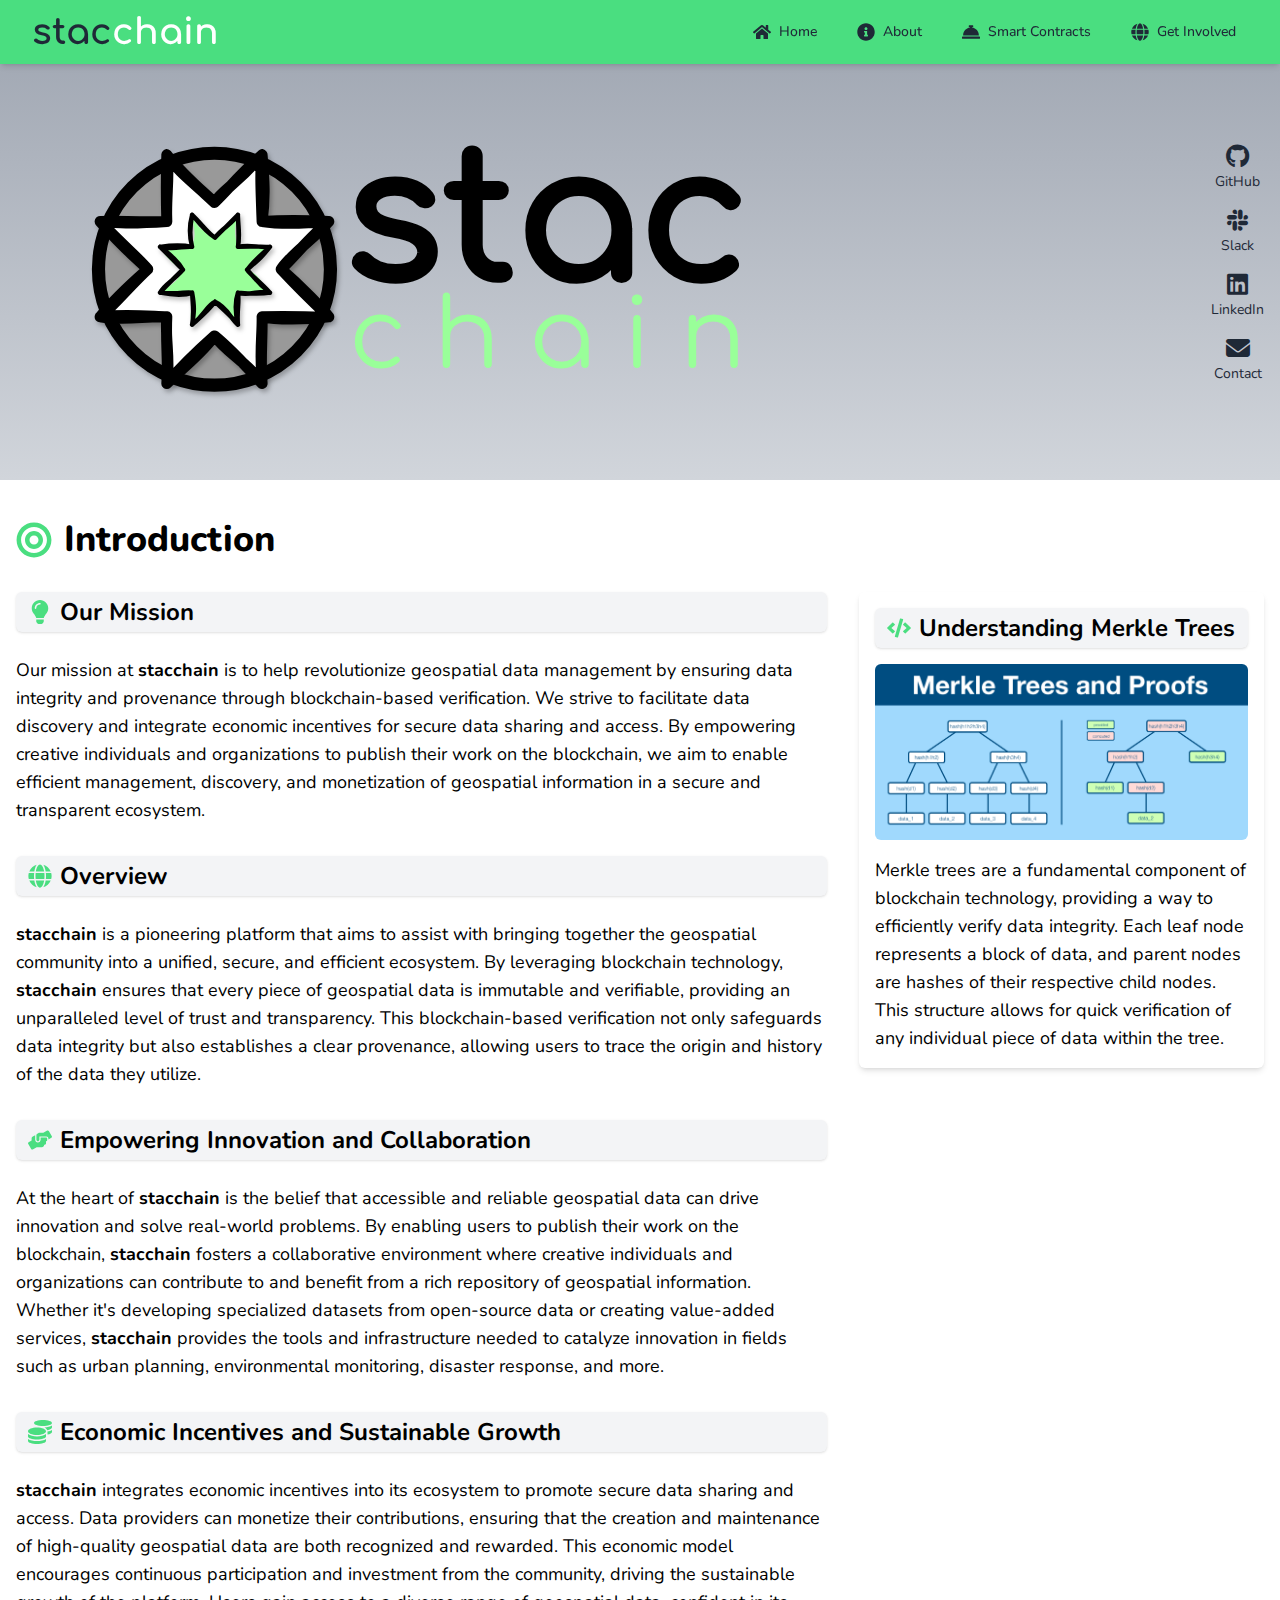
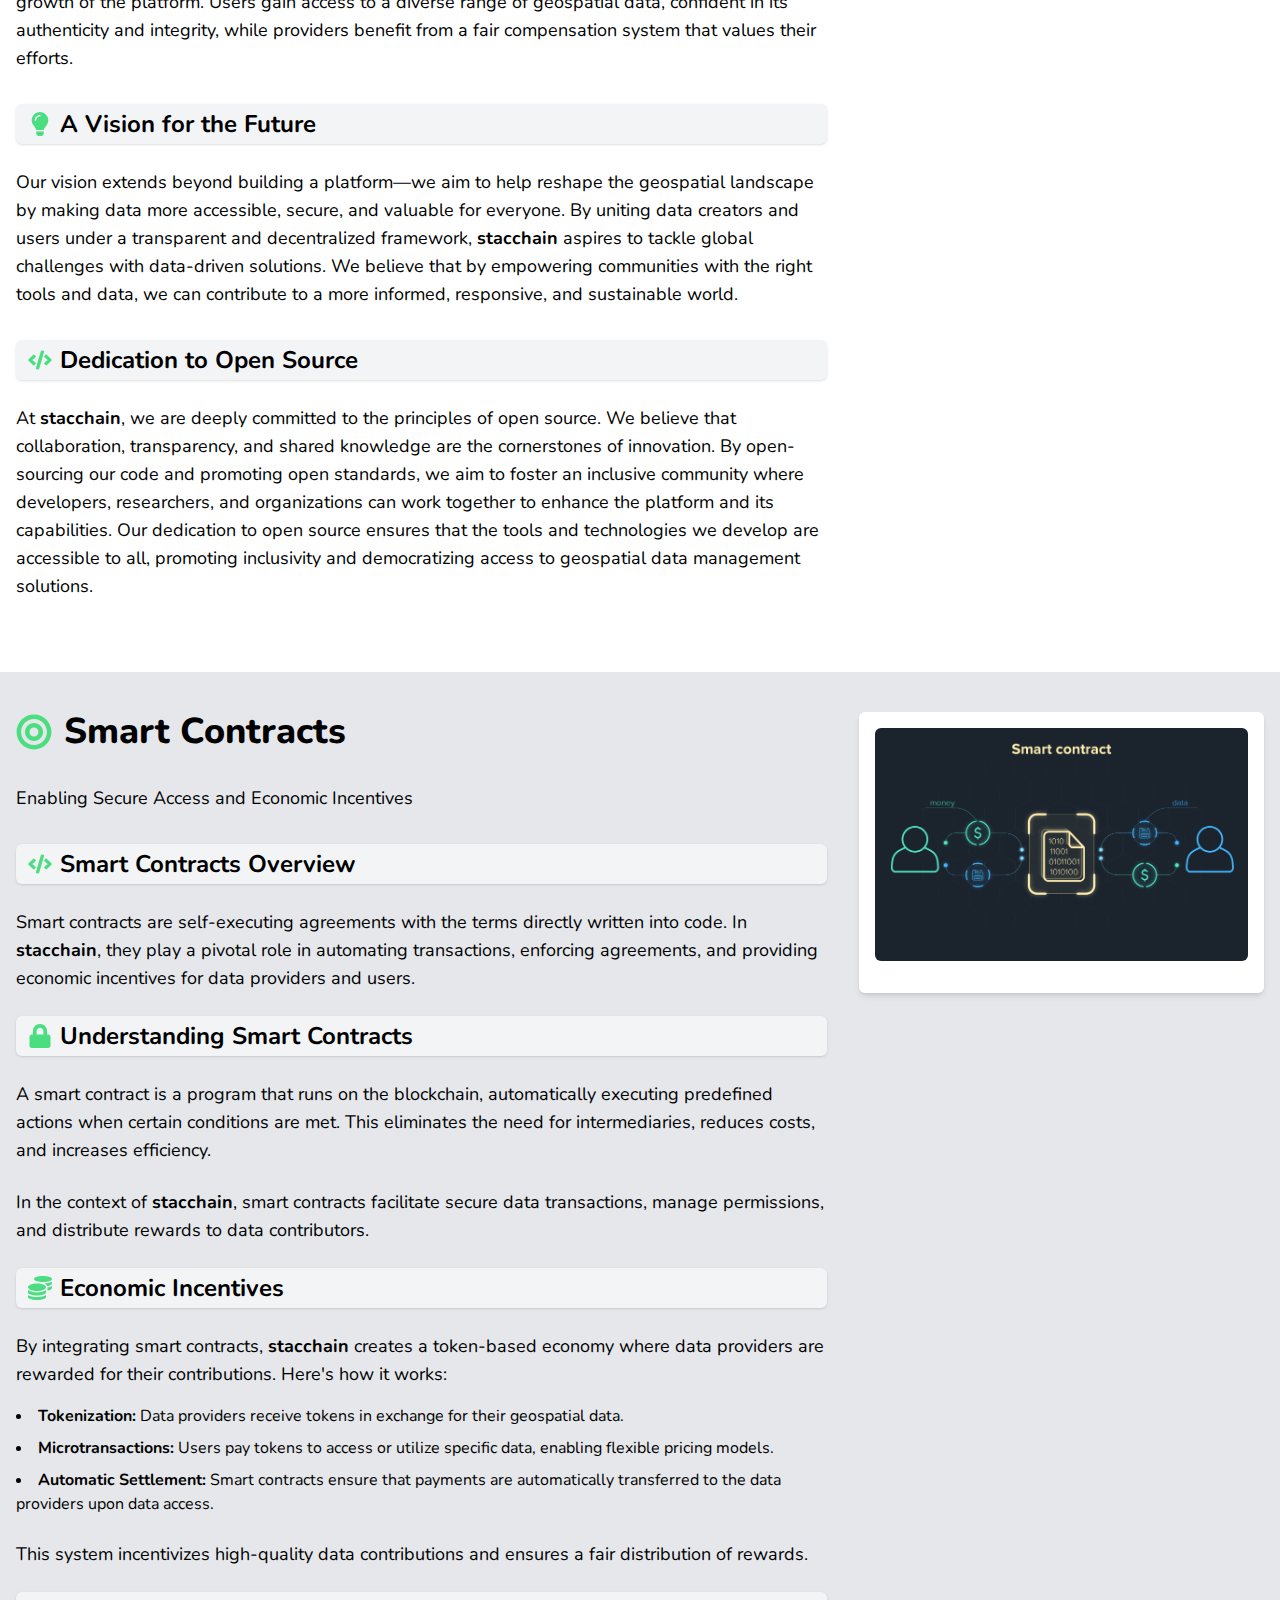
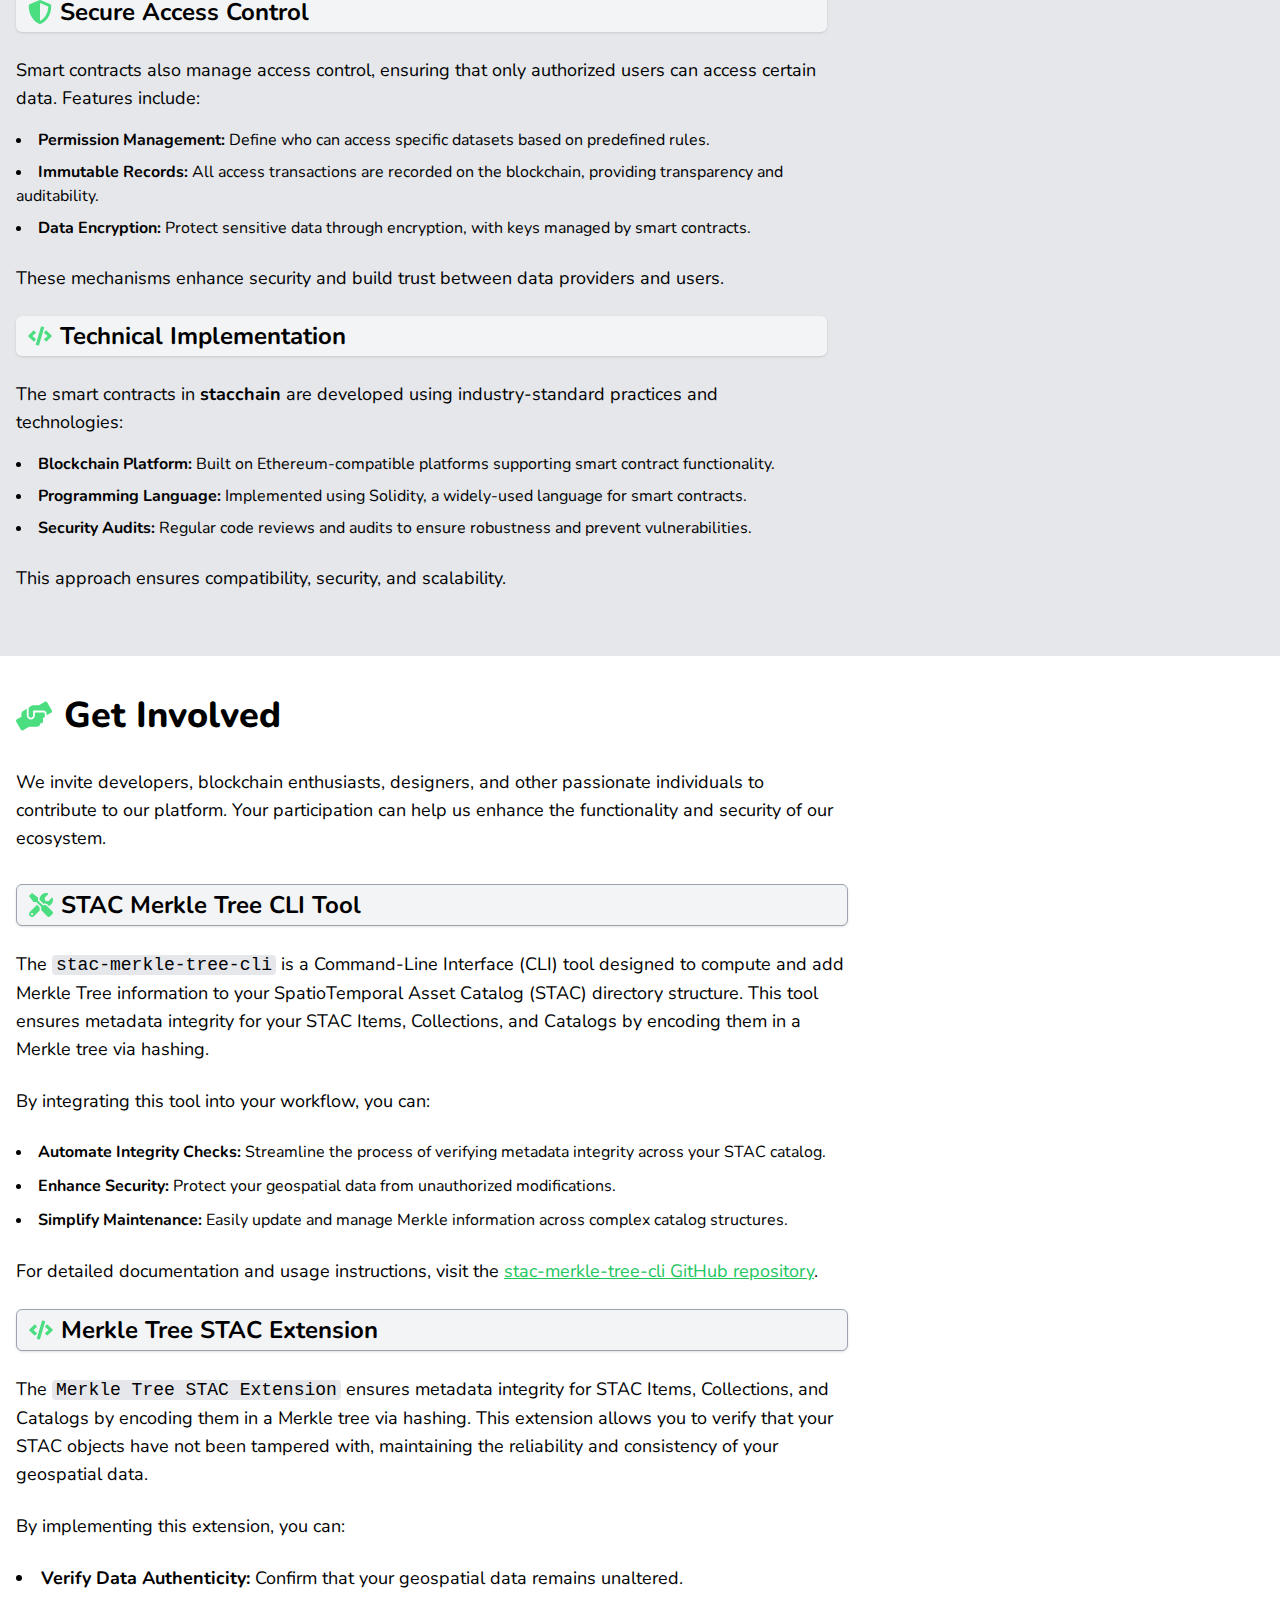
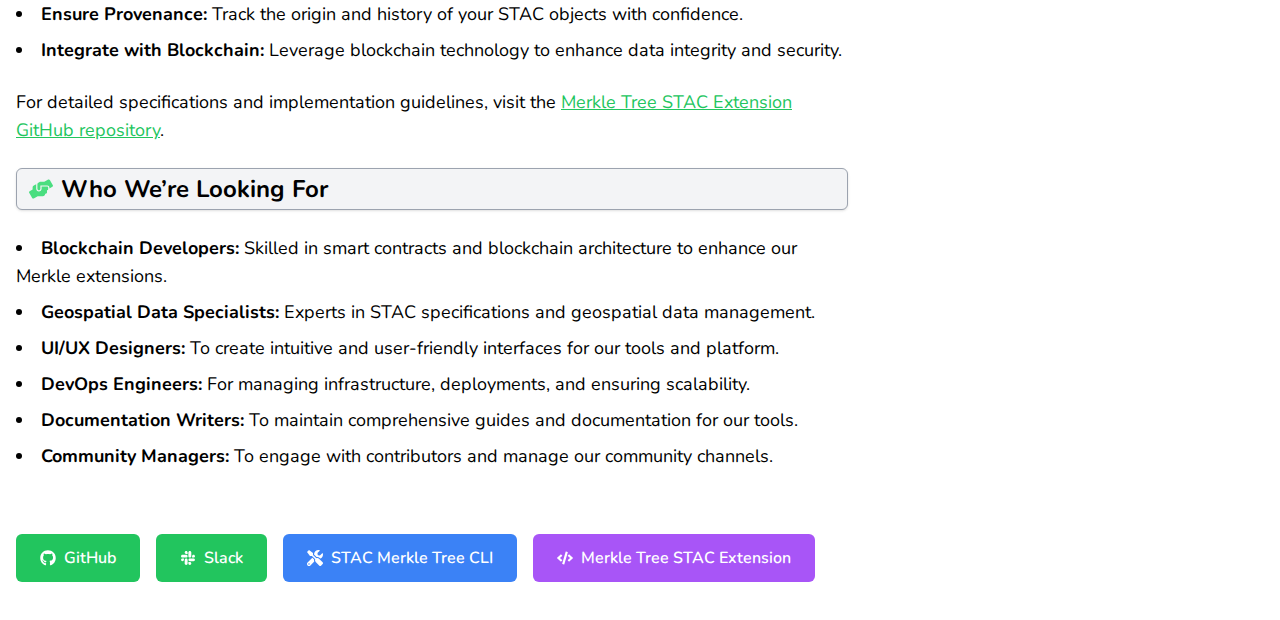
==== commit 92ad8697: "minimize text on mobile" ====
--- a/index.html
+++ b/index.html
@@ -1 +1 @@
-<!doctype html><html lang="en"><head><meta charset="utf-8"/><link rel="icon" href="/favicon.ico"/><meta name="viewport" content="width=device-width,initial-scale=1"/><meta name="theme-color" content="#000000"/><meta name="description" content="Web site created using create-react-app"/><link rel="apple-touch-icon" href="/logo192.png"/><link rel="manifest" href="/manifest.json"/><title>stacchain</title><script defer="defer" src="/static/js/main.c1a86bca.js"></script><link href="/static/css/main.6695dacc.css" rel="stylesheet"></head><body><noscript>You need to enable JavaScript to run this app.</noscript><div id="root"></div></body></html>+<!doctype html><html lang="en"><head><meta charset="utf-8"/><link rel="icon" href="/favicon.ico"/><meta name="viewport" content="width=device-width,initial-scale=1"/><meta name="theme-color" content="#000000"/><meta name="description" content="Web site created using create-react-app"/><link rel="apple-touch-icon" href="/logo192.png"/><link rel="manifest" href="/manifest.json"/><title>stacchain</title><script defer="defer" src="/static/js/main.37442e08.js"></script><link href="/static/css/main.754e08f5.css" rel="stylesheet"></head><body><noscript>You need to enable JavaScript to run this app.</noscript><div id="root"></div></body></html>--- a/static/css/main.754e08f5.css
+++ b/static/css/main.754e08f5.css
@@ -0,0 +1,14 @@
+@import url(https://fonts.googleapis.com/css2?family=Nunito:wght@400;700&display=swap);@import url(https://fonts.googleapis.com/css2?family=Comfortaa:wght@300;400;700&display=swap);
+/*!
+ * Font Awesome Free 6.7.1 by @fontawesome - https://fontawesome.com
+ * License - https://fontawesome.com/license/free (Icons: CC BY 4.0, Fonts: SIL OFL 1.1, Code: MIT License)
+ * Copyright 2024 Fonticons, Inc.
+ */*,::backdrop,:after,:before{--tw-border-spacing-x:0;--tw-border-spacing-y:0;--tw-translate-x:0;--tw-translate-y:0;--tw-rotate:0;--tw-skew-x:0;--tw-skew-y:0;--tw-scale-x:1;--tw-scale-y:1;--tw-pan-x: ;--tw-pan-y: ;--tw-pinch-zoom: ;--tw-scroll-snap-strictness:proximity;--tw-gradient-from-position: ;--tw-gradient-via-position: ;--tw-gradient-to-position: ;--tw-ordinal: ;--tw-slashed-zero: ;--tw-numeric-figure: ;--tw-numeric-spacing: ;--tw-numeric-fraction: ;--tw-ring-inset: ;--tw-ring-offset-width:0px;--tw-ring-offset-color:#fff;--tw-ring-color:#3b82f680;--tw-ring-offset-shadow:0 0 #0000;--tw-ring-shadow:0 0 #0000;--tw-shadow:0 0 #0000;--tw-shadow-colored:0 0 #0000;--tw-blur: ;--tw-brightness: ;--tw-contrast: ;--tw-grayscale: ;--tw-hue-rotate: ;--tw-invert: ;--tw-saturate: ;--tw-sepia: ;--tw-drop-shadow: ;--tw-backdrop-blur: ;--tw-backdrop-brightness: ;--tw-backdrop-contrast: ;--tw-backdrop-grayscale: ;--tw-backdrop-hue-rotate: ;--tw-backdrop-invert: ;--tw-backdrop-opacity: ;--tw-backdrop-saturate: ;--tw-backdrop-sepia: ;--tw-contain-size: ;--tw-contain-layout: ;--tw-contain-paint: ;--tw-contain-style: }
+/* ! tailwindcss v3.4.15 | MIT License | https://tailwindcss.com */*,:after,:before{border:0 solid #e5e7eb;box-sizing:border-box}:after,:before{--tw-content:""}:host,html{-webkit-text-size-adjust:100%;font-feature-settings:normal;-webkit-tap-highlight-color:transparent;font-family:ui-sans-serif,system-ui,sans-serif,Apple Color Emoji,Segoe UI Emoji,Segoe UI Symbol,Noto Color Emoji;font-variation-settings:normal;line-height:1.5;tab-size:4}body{line-height:inherit}hr{border-top-width:1px;color:inherit;height:0}abbr:where([title]){-webkit-text-decoration:underline dotted;text-decoration:underline dotted}h1,h2,h3,h4,h5,h6{font-size:inherit;font-weight:inherit}a{color:inherit;text-decoration:inherit}b,strong{font-weight:bolder}code,kbd,pre,samp{font-feature-settings:normal;font-family:Fira Code,monospace;font-size:1em;font-variation-settings:normal}small{font-size:80%}sub,sup{font-size:75%;line-height:0;position:relative;vertical-align:initial}sub{bottom:-.25em}sup{top:-.5em}table{border-collapse:collapse;border-color:inherit;text-indent:0}button,input,optgroup,select,textarea{font-feature-settings:inherit;color:inherit;font-family:inherit;font-size:100%;font-variation-settings:inherit;font-weight:inherit;letter-spacing:inherit;line-height:inherit;margin:0;padding:0}button,select{text-transform:none}button,input:where([type=button]),input:where([type=reset]),input:where([type=submit]){-webkit-appearance:button;background-color:initial;background-image:none}:-moz-focusring{outline:auto}:-moz-ui-invalid{box-shadow:none}progress{vertical-align:initial}::-webkit-inner-spin-button,::-webkit-outer-spin-button{height:auto}[type=search]{-webkit-appearance:textfield;outline-offset:-2px}::-webkit-search-decoration{-webkit-appearance:none}::-webkit-file-upload-button{-webkit-appearance:button;font:inherit}summary{display:list-item}blockquote,dd,dl,figure,h1,h2,h3,h4,h5,h6,hr,p,pre{margin:0}fieldset{margin:0}fieldset,legend{padding:0}menu,ol,ul{list-style:none;margin:0;padding:0}dialog{padding:0}textarea{resize:vertical}input::placeholder,textarea::placeholder{color:#9ca3af;opacity:1}[role=button],button{cursor:pointer}:disabled{cursor:default}audio,canvas,embed,iframe,img,object,svg,video{display:block;vertical-align:middle}img,video{height:auto;max-width:100%}[hidden]:where(:not([hidden=until-found])){display:none}.sr-only{clip:rect(0,0,0,0);border-width:0;height:1px;margin:-1px;overflow:hidden;padding:0;position:absolute;white-space:nowrap;width:1px}.fixed{position:fixed}.relative{position:relative}.left-0{left:0}.right-0{right:0}.top-0{top:0}.z-10{z-index:10}.z-50{z-index:50}.mx-auto{margin-left:auto;margin-right:auto}.mb-4{margin-bottom:1rem}.mb-6{margin-bottom:1.5rem}.mb-8{margin-bottom:2rem}.ml-8{margin-left:2rem}.mr-2{margin-right:.5rem}.mr-3{margin-right:.75rem}.mt-1{margin-top:.25rem}.mt-10{margin-top:2.5rem}.mt-12{margin-top:3rem}.mt-4{margin-top:1rem}.block{display:block}.inline-block{display:inline-block}.flex{display:flex}.inline-flex{display:inline-flex}.hidden{display:none}.h-16{height:4rem}.h-28{height:7rem}.h-6{height:1.5rem}.h-auto{height:auto}.w-6{width:1.5rem}.w-full{width:100%}.max-w-full{max-width:100%}.max-w-screen-xl{max-width:1280px}.flex-shrink-0{flex-shrink:0}.scale-150{--tw-scale-x:1.5;--tw-scale-y:1.5;transform:translate(var(--tw-translate-x),var(--tw-translate-y)) rotate(var(--tw-rotate)) skewX(var(--tw-skew-x)) skewY(var(--tw-skew-y)) scaleX(var(--tw-scale-x)) scaleY(var(--tw-scale-y))}.scroll-mt-16{scroll-margin-top:4rem}.list-inside{list-style-position:inside}.list-disc{list-style-type:disc}.flex-row{flex-direction:row}.flex-col{flex-direction:column}.items-center{align-items:center}.justify-center{justify-content:center}.justify-between{justify-content:space-between}.space-x-4>:not([hidden])~:not([hidden]){--tw-space-x-reverse:0;margin-left:calc(1rem*(1 - var(--tw-space-x-reverse)));margin-right:calc(1rem*var(--tw-space-x-reverse))}.space-x-6>:not([hidden])~:not([hidden]){--tw-space-x-reverse:0;margin-left:calc(1.5rem*(1 - var(--tw-space-x-reverse)));margin-right:calc(1.5rem*var(--tw-space-x-reverse))}.space-y-1>:not([hidden])~:not([hidden]){--tw-space-y-reverse:0;margin-bottom:calc(.25rem*var(--tw-space-y-reverse));margin-top:calc(.25rem*(1 - var(--tw-space-y-reverse)))}.space-y-2>:not([hidden])~:not([hidden]){--tw-space-y-reverse:0;margin-bottom:calc(.5rem*var(--tw-space-y-reverse));margin-top:calc(.5rem*(1 - var(--tw-space-y-reverse)))}.space-y-4>:not([hidden])~:not([hidden]){--tw-space-y-reverse:0;margin-bottom:calc(1rem*var(--tw-space-y-reverse));margin-top:calc(1rem*(1 - var(--tw-space-y-reverse)))}.overflow-x-hidden{overflow-x:hidden}.rounded{border-radius:.25rem}.rounded-md{border-radius:.375rem}.border{border-width:1px}.border-gray-200{--tw-border-opacity:1;border-color:#e5e7eb;border-color:rgb(229 231 235/var(--tw-border-opacity,1))}.border-gray-400{--tw-border-opacity:1;border-color:#9ca3af;border-color:rgb(156 163 175/var(--tw-border-opacity,1))}.bg-blue-500{--tw-bg-opacity:1;background-color:#3b82f6;background-color:rgb(59 130 246/var(--tw-bg-opacity,1))}.bg-gray-100{--tw-bg-opacity:1;background-color:#f3f4f6;background-color:rgb(243 244 246/var(--tw-bg-opacity,1))}.bg-gray-200{--tw-bg-opacity:1;background-color:#e5e7eb;background-color:rgb(229 231 235/var(--tw-bg-opacity,1))}.bg-green-500{--tw-bg-opacity:1;background-color:#22c55e;background-color:rgb(34 197 94/var(--tw-bg-opacity,1))}.bg-purple-500{--tw-bg-opacity:1;background-color:#a855f7;background-color:rgb(168 85 247/var(--tw-bg-opacity,1))}.bg-white{--tw-bg-opacity:1;background-color:#fff;background-color:rgb(255 255 255/var(--tw-bg-opacity,1))}.bg-gradient-to-b{background-image:linear-gradient(to bottom,var(--tw-gradient-stops))}.from-gray-400{--tw-gradient-from:#9ca3af var(--tw-gradient-from-position);--tw-gradient-to:#9ca3af00 var(--tw-gradient-to-position);--tw-gradient-stops:var(--tw-gradient-from),var(--tw-gradient-to)}.from-green-400{--tw-gradient-from:#4ade80 var(--tw-gradient-from-position);--tw-gradient-to:#4ade8000 var(--tw-gradient-to-position);--tw-gradient-stops:var(--tw-gradient-from),var(--tw-gradient-to)}.to-gray-300{--tw-gradient-to:#d1d5db var(--tw-gradient-to-position)}.to-green-400{--tw-gradient-to:#4ade80 var(--tw-gradient-to-position)}.p-2{padding:.5rem}.p-4{padding:1rem}.p-6{padding:1.5rem}.px-1{padding-left:.25rem;padding-right:.25rem}.px-2{padding-left:.5rem;padding-right:.5rem}.px-3{padding-left:.75rem;padding-right:.75rem}.px-4{padding-left:1rem;padding-right:1rem}.px-6{padding-left:1.5rem;padding-right:1.5rem}.py-1{padding-bottom:.25rem;padding-top:.25rem}.py-10{padding-bottom:2.5rem;padding-top:2.5rem}.py-2{padding-bottom:.5rem;padding-top:.5rem}.py-24{padding-bottom:6rem;padding-top:6rem}.py-3{padding-top:.75rem}.pb-3,.py-3{padding-bottom:.75rem}.pt-2{padding-top:.5rem}.text-left{text-align:left}.font-comfortaa{font-family:Comfortaa,cursive}.font-mono{font-family:Fira Code,monospace}.text-2xl{font-size:1.5rem;line-height:2rem}.text-base{font-size:1rem;line-height:1.5rem}.text-lg{font-size:1.125rem;line-height:1.75rem}.text-sm{font-size:.875rem;line-height:1.25rem}.text-xl{font-size:1.25rem;line-height:1.75rem}.font-bold{font-weight:700}.font-extrabold{font-weight:800}.font-medium{font-weight:500}.font-semibold{font-weight:600}.leading-relaxed{line-height:1.625}.text-black{--tw-text-opacity:1;color:#000;color:rgb(0 0 0/var(--tw-text-opacity,1))}.text-gray-800{--tw-text-opacity:1;color:#1f2937;color:rgb(31 41 55/var(--tw-text-opacity,1))}.text-green-400{--tw-text-opacity:1;color:#4ade80;color:rgb(74 222 128/var(--tw-text-opacity,1))}.text-green-500{--tw-text-opacity:1;color:#22c55e;color:rgb(34 197 94/var(--tw-text-opacity,1))}.text-white{--tw-text-opacity:1;color:#fff;color:rgb(255 255 255/var(--tw-text-opacity,1))}.underline{text-decoration-line:underline}.shadow{--tw-shadow:0 1px 3px 0 #0000001a,0 1px 2px -1px #0000001a;--tw-shadow-colored:0 1px 3px 0 var(--tw-shadow-color),0 1px 2px -1px var(--tw-shadow-color)}.shadow,.shadow-md{box-shadow:0 0 #0000,0 0 #0000,var(--tw-shadow);box-shadow:var(--tw-ring-offset-shadow,0 0 #0000),var(--tw-ring-shadow,0 0 #0000),var(--tw-shadow)}.shadow-md{--tw-shadow:0 4px 6px -1px #0000001a,0 2px 4px -2px #0000001a;--tw-shadow-colored:0 4px 6px -1px var(--tw-shadow-color),0 2px 4px -2px var(--tw-shadow-color)}.transition-colors{transition-duration:.15s;transition-property:color,background-color,border-color,text-decoration-color,fill,stroke;transition-timing-function:cubic-bezier(.4,0,.2,1)}.duration-300{transition-duration:.3s}body{-webkit-font-smoothing:antialiased;-moz-osx-font-smoothing:grayscale;font-family:Nunito,serif;margin:0;overflow-x:hidden}code{font-family:source-code-pro,Menlo,Monaco,Consolas,Courier New,monospace}.hover\:bg-blue-600:hover{--tw-bg-opacity:1;background-color:#2563eb;background-color:rgb(37 99 235/var(--tw-bg-opacity,1))}.hover\:bg-gray-200:hover{--tw-bg-opacity:1;background-color:#e5e7eb;background-color:rgb(229 231 235/var(--tw-bg-opacity,1))}.hover\:bg-gray-300:hover{--tw-bg-opacity:1;background-color:#d1d5db;background-color:rgb(209 213 219/var(--tw-bg-opacity,1))}.hover\:bg-green-500:hover{--tw-bg-opacity:1;background-color:#22c55e;background-color:rgb(34 197 94/var(--tw-bg-opacity,1))}.hover\:bg-green-600:hover{--tw-bg-opacity:1;background-color:#16a34a;background-color:rgb(22 163 74/var(--tw-bg-opacity,1))}.hover\:bg-purple-600:hover{--tw-bg-opacity:1;background-color:#9333ea;background-color:rgb(147 51 234/var(--tw-bg-opacity,1))}.hover\:text-green-400:hover{--tw-text-opacity:1;color:#4ade80;color:rgb(74 222 128/var(--tw-text-opacity,1))}.hover\:text-white:hover{--tw-text-opacity:1;color:#fff;color:rgb(255 255 255/var(--tw-text-opacity,1))}.focus\:outline-none:focus{outline:2px solid #0000;outline-offset:2px}.focus\:ring-2:focus{--tw-ring-offset-shadow:var(--tw-ring-inset) 0 0 0 var(--tw-ring-offset-width) var(--tw-ring-offset-color);--tw-ring-shadow:var(--tw-ring-inset) 0 0 0 calc(2px + var(--tw-ring-offset-width)) var(--tw-ring-color);box-shadow:var(--tw-ring-offset-shadow),var(--tw-ring-shadow),0 0 #0000;box-shadow:var(--tw-ring-offset-shadow),var(--tw-ring-shadow),var(--tw-shadow,0 0 #0000)}.focus\:ring-inset:focus{--tw-ring-inset:inset}.focus\:ring-white:focus{--tw-ring-opacity:1;--tw-ring-color:rgb(255 255 255/var(--tw-ring-opacity,1))}@media (min-width:640px){.sm\:mx-0{margin-left:0;margin-right:0}.sm\:ml-24{margin-left:6rem}.sm\:mt-0{margin-top:0}.sm\:h-36{height:9rem}.sm\:scale-150{--tw-scale-x:1.5;--tw-scale-y:1.5;transform:translate(var(--tw-translate-x),var(--tw-translate-y)) rotate(var(--tw-rotate)) skewX(var(--tw-skew-x)) skewY(var(--tw-skew-y)) scaleX(var(--tw-scale-x)) scaleY(var(--tw-scale-y))}.sm\:flex-row{flex-direction:row}.sm\:items-start{align-items:flex-start}.sm\:justify-between{justify-content:space-between}.sm\:space-x-4>:not([hidden])~:not([hidden]){--tw-space-x-reverse:0;margin-left:calc(1rem*(1 - var(--tw-space-x-reverse)));margin-right:calc(1rem*var(--tw-space-x-reverse))}.sm\:space-y-0>:not([hidden])~:not([hidden]){--tw-space-y-reverse:0;margin-bottom:calc(0px*var(--tw-space-y-reverse));margin-top:calc(0px*(1 - var(--tw-space-y-reverse)))}.sm\:px-3{padding-left:.75rem;padding-right:.75rem}.sm\:px-6{padding-left:1.5rem;padding-right:1.5rem}.sm\:text-2xl{font-size:1.5rem;line-height:2rem}.sm\:text-4xl{font-size:2.25rem;line-height:2.5rem}.sm\:text-lg{font-size:1.125rem;line-height:1.75rem}}@media (min-width:768px){.md\:block{display:block}.md\:flex{display:flex}.md\:hidden{display:none}.md\:h-48{height:12rem}.md\:flex-col{flex-direction:column}.md\:space-x-0>:not([hidden])~:not([hidden]){--tw-space-x-reverse:0;margin-left:calc(0px*(1 - var(--tw-space-x-reverse)));margin-right:calc(0px*var(--tw-space-x-reverse))}.md\:space-y-4>:not([hidden])~:not([hidden]){--tw-space-y-reverse:0;margin-bottom:calc(1rem*var(--tw-space-y-reverse));margin-top:calc(1rem*(1 - var(--tw-space-y-reverse)))}}@media (min-width:1024px){.lg\:mt-0{margin-top:0}.lg\:w-1\/3{width:33.333333%}.lg\:w-2\/3{width:66.666667%}.lg\:flex-row{flex-direction:row}.lg\:space-x-8>:not([hidden])~:not([hidden]){--tw-space-x-reverse:0;margin-left:calc(2rem*(1 - var(--tw-space-x-reverse)));margin-right:calc(2rem*var(--tw-space-x-reverse))}.lg\:px-8{padding-left:2rem;padding-right:2rem}}.App{text-align:center}.App-logo{height:40vmin;pointer-events:none}@media (prefers-reduced-motion:no-preference){.App-logo{animation:App-logo-spin 20s linear infinite}}.App-header{align-items:center;background-color:#282c34;color:#fff;display:flex;flex-direction:column;font-size:calc(10px + 2vmin);justify-content:center;min-height:100vh}.App-link{color:#61dafb}
+
+/*!
+ * Font Awesome Free 6.7.1 by @fontawesome - https://fontawesome.com
+ * License - https://fontawesome.com/license/free (Icons: CC BY 4.0, Fonts: SIL OFL 1.1, Code: MIT License)
+ * Copyright 2024 Fonticons, Inc.
+ */.fa{font-family:Font Awesome\ 6 Free;font-family:var(--fa-style-family,"Font Awesome 6 Free");font-weight:900;font-weight:var(--fa-style,900)}.fa,.fa-brands,.fa-regular,.fa-solid,.fab,.far,.fas{-moz-osx-font-smoothing:grayscale;-webkit-font-smoothing:antialiased;font-feature-settings:normal;display:inline-block;display:var(--fa-display,inline-block);font-style:normal;font-variant:normal;line-height:1;text-rendering:auto}.fa-brands:before,.fa-regular:before,.fa-solid:before,.fa:before,.fab:before,.far:before,.fas:before{content:var(--fa)}.fa-classic,.fa-regular,.fa-solid,.far,.fas{font-family:Font Awesome\ 6 Free}.fa-brands,.fab{font-family:Font Awesome\ 6 Brands}.fa-1x{font-size:1em}.fa-2x{font-size:2em}.fa-3x{font-size:3em}.fa-4x{font-size:4em}.fa-5x{font-size:5em}.fa-6x{font-size:6em}.fa-7x{font-size:7em}.fa-8x{font-size:8em}.fa-9x{font-size:9em}.fa-10x{font-size:10em}.fa-2xs{font-size:.625em;line-height:.1em;vertical-align:.225em}.fa-xs{font-size:.75em;line-height:.08333em;vertical-align:.125em}.fa-sm{font-size:.875em;line-height:.07143em;vertical-align:.05357em}.fa-lg{font-size:1.25em;line-height:.05em;vertical-align:-.075em}.fa-xl{font-size:1.5em;line-height:.04167em;vertical-align:-.125em}.fa-2xl{font-size:2em;line-height:.03125em;vertical-align:-.1875em}.fa-fw{text-align:center;width:1.25em}.fa-ul{list-style-type:none;margin-left:2.5em;margin-left:var(--fa-li-margin,2.5em);padding-left:0}.fa-ul>li{position:relative}.fa-li{left:-2em;left:calc(var(--fa-li-width, 2em)*-1);line-height:inherit;position:absolute;text-align:center;width:2em;width:var(--fa-li-width,2em)}.fa-border{border:.08em solid #eee;border:var(--fa-border-width,.08em) var(--fa-border-style,solid) var(--fa-border-color,#eee);border-radius:.1em;border-radius:var(--fa-border-radius,.1em);padding:.2em .25em .15em;padding:var(--fa-border-padding,.2em .25em .15em)}.fa-pull-left{float:left;margin-right:.3em;margin-right:var(--fa-pull-margin,.3em)}.fa-pull-right{float:right;margin-left:.3em;margin-left:var(--fa-pull-margin,.3em)}.fa-beat{animation-delay:0s;animation-delay:var(--fa-animation-delay,0s);animation-direction:normal;animation-direction:var(--fa-animation-direction,normal);animation-duration:1s;animation-duration:var(--fa-animation-duration,1s);animation-iteration-count:infinite;animation-iteration-count:var(--fa-animation-iteration-count,infinite);animation-name:fa-beat;animation-timing-function:ease-in-out;animation-timing-function:var(--fa-animation-timing,ease-in-out)}.fa-bounce{animation-delay:0s;animation-delay:var(--fa-animation-delay,0s);animation-direction:normal;animation-direction:var(--fa-animation-direction,normal);animation-duration:1s;animation-duration:var(--fa-animation-duration,1s);animation-iteration-count:infinite;animation-iteration-count:var(--fa-animation-iteration-count,infinite);animation-name:fa-bounce;animation-timing-function:cubic-bezier(.28,.84,.42,1);animation-timing-function:var(--fa-animation-timing,cubic-bezier(.28,.84,.42,1))}.fa-fade{animation-iteration-count:infinite;animation-iteration-count:var(--fa-animation-iteration-count,infinite);animation-name:fa-fade;animation-timing-function:cubic-bezier(.4,0,.6,1);animation-timing-function:var(--fa-animation-timing,cubic-bezier(.4,0,.6,1))}.fa-beat-fade,.fa-fade{animation-delay:0s;animation-delay:var(--fa-animation-delay,0s);animation-direction:normal;animation-direction:var(--fa-animation-direction,normal);animation-duration:1s;animation-duration:var(--fa-animation-duration,1s)}.fa-beat-fade{animation-iteration-count:infinite;animation-iteration-count:var(--fa-animation-iteration-count,infinite);animation-name:fa-beat-fade;animation-timing-function:cubic-bezier(.4,0,.6,1);animation-timing-function:var(--fa-animation-timing,cubic-bezier(.4,0,.6,1))}.fa-flip{animation-delay:0s;animation-delay:var(--fa-animation-delay,0s);animation-direction:normal;animation-direction:var(--fa-animation-direction,normal);animation-duration:1s;animation-duration:var(--fa-animation-duration,1s);animation-iteration-count:infinite;animation-iteration-count:var(--fa-animation-iteration-count,infinite);animation-name:fa-flip;animation-timing-function:ease-in-out;animation-timing-function:var(--fa-animation-timing,ease-in-out)}.fa-shake{animation-duration:1s;animation-duration:var(--fa-animation-duration,1s);animation-iteration-count:infinite;animation-iteration-count:var(--fa-animation-iteration-count,infinite);animation-name:fa-shake;animation-timing-function:linear;animation-timing-function:var(--fa-animation-timing,linear)}.fa-shake,.fa-spin{animation-delay:0s;animation-delay:var(--fa-animation-delay,0s);animation-direction:normal;animation-direction:var(--fa-animation-direction,normal)}.fa-spin{animation-duration:2s;animation-duration:var(--fa-animation-duration,2s);animation-iteration-count:infinite;animation-iteration-count:var(--fa-animation-iteration-count,infinite);animation-name:fa-spin;animation-timing-function:linear;animation-timing-function:var(--fa-animation-timing,linear)}.fa-spin-reverse{--fa-animation-direction:reverse}.fa-pulse,.fa-spin-pulse{animation-direction:normal;animation-direction:var(--fa-animation-direction,normal);animation-duration:1s;animation-duration:var(--fa-animation-duration,1s);animation-iteration-count:infinite;animation-iteration-count:var(--fa-animation-iteration-count,infinite);animation-name:fa-spin;animation-timing-function:steps(8);animation-timing-function:var(--fa-animation-timing,steps(8))}@media (prefers-reduced-motion:reduce){.fa-beat,.fa-beat-fade,.fa-bounce,.fa-fade,.fa-flip,.fa-pulse,.fa-shake,.fa-spin,.fa-spin-pulse{animation-delay:-1ms;animation-duration:1ms;animation-iteration-count:1;transition-delay:0s;transition-duration:0s}}@keyframes fa-beat{0%,90%{transform:scale(1)}45%{transform:scale(1.25);transform:scale(var(--fa-beat-scale,1.25))}}@keyframes fa-bounce{0%{transform:scale(1) translateY(0)}10%{transform:scale(1.1,.9) translateY(0);transform:scale(var(--fa-bounce-start-scale-x,1.1),var(--fa-bounce-start-scale-y,.9)) translateY(0)}30%{transform:scale(.9,1.1) translateY(-.5em);transform:scale(var(--fa-bounce-jump-scale-x,.9),var(--fa-bounce-jump-scale-y,1.1)) translateY(var(--fa-bounce-height,-.5em))}50%{transform:scale(1.05,.95) translateY(0);transform:scale(var(--fa-bounce-land-scale-x,1.05),var(--fa-bounce-land-scale-y,.95)) translateY(0)}57%{transform:scale(1) translateY(-.125em);transform:scale(1) translateY(var(--fa-bounce-rebound,-.125em))}64%{transform:scale(1) translateY(0)}to{transform:scale(1) translateY(0)}}@keyframes fa-fade{50%{opacity:.4;opacity:var(--fa-fade-opacity,.4)}}@keyframes fa-beat-fade{0%,to{opacity:.4;opacity:var(--fa-beat-fade-opacity,.4);transform:scale(1)}50%{opacity:1;transform:scale(1.125);transform:scale(var(--fa-beat-fade-scale,1.125))}}@keyframes fa-flip{50%{transform:rotateY(-180deg);transform:rotate3d(var(--fa-flip-x,0),var(--fa-flip-y,1),var(--fa-flip-z,0),var(--fa-flip-angle,-180deg))}}@keyframes fa-shake{0%{transform:rotate(-15deg)}4%{transform:rotate(15deg)}24%,8%{transform:rotate(-18deg)}12%,28%{transform:rotate(18deg)}16%{transform:rotate(-22deg)}20%{transform:rotate(22deg)}32%{transform:rotate(-12deg)}36%{transform:rotate(12deg)}40%,to{transform:rotate(0deg)}}@keyframes fa-spin{0%{transform:rotate(0deg)}to{transform:rotate(1turn)}}.fa-rotate-90{transform:rotate(90deg)}.fa-rotate-180{transform:rotate(180deg)}.fa-rotate-270{transform:rotate(270deg)}.fa-flip-horizontal{transform:scaleX(-1)}.fa-flip-vertical{transform:scaleY(-1)}.fa-flip-both,.fa-flip-horizontal.fa-flip-vertical{transform:scale(-1)}.fa-rotate-by{transform:rotate(0);transform:rotate(var(--fa-rotate-angle,0))}.fa-stack{display:inline-block;height:2em;line-height:2em;position:relative;vertical-align:middle;width:2.5em}.fa-stack-1x,.fa-stack-2x{left:0;position:absolute;text-align:center;width:100%;z-index:auto;z-index:var(--fa-stack-z-index,auto)}.fa-stack-1x{line-height:inherit}.fa-stack-2x{font-size:2em}.fa-inverse{color:#fff;color:var(--fa-inverse,#fff)}.fa-0{--fa:"\30";--fa--fa:"\30\30"}.fa-1{--fa:"\31";--fa--fa:"\31\31"}.fa-2{--fa:"\32";--fa--fa:"\32\32"}.fa-3{--fa:"\33";--fa--fa:"\33\33"}.fa-4{--fa:"\34";--fa--fa:"\34\34"}.fa-5{--fa:"\35";--fa--fa:"\35\35"}.fa-6{--fa:"\36";--fa--fa:"\36\36"}.fa-7{--fa:"\37";--fa--fa:"\37\37"}.fa-8{--fa:"\38";--fa--fa:"\38\38"}.fa-9{--fa:"\39";--fa--fa:"\39\39"}.fa-fill-drip{--fa:"\f576";--fa--fa:"\f576\f576"}.fa-arrows-to-circle{--fa:"\e4bd";--fa--fa:"\e4bd\e4bd"}.fa-chevron-circle-right,.fa-circle-chevron-right{--fa:"\f138";--fa--fa:"\f138\f138"}.fa-at{--fa:"\40";--fa--fa:"\40\40"}.fa-trash-alt,.fa-trash-can{--fa:"\f2ed";--fa--fa:"\f2ed\f2ed"}.fa-text-height{--fa:"\f034";--fa--fa:"\f034\f034"}.fa-user-times,.fa-user-xmark{--fa:"\f235";--fa--fa:"\f235\f235"}.fa-stethoscope{--fa:"\f0f1";--fa--fa:"\f0f1\f0f1"}.fa-comment-alt,.fa-message{--fa:"\f27a";--fa--fa:"\f27a\f27a"}.fa-info{--fa:"\f129";--fa--fa:"\f129\f129"}.fa-compress-alt,.fa-down-left-and-up-right-to-center{--fa:"\f422";--fa--fa:"\f422\f422"}.fa-explosion{--fa:"\e4e9";--fa--fa:"\e4e9\e4e9"}.fa-file-alt,.fa-file-lines,.fa-file-text{--fa:"\f15c";--fa--fa:"\f15c\f15c"}.fa-wave-square{--fa:"\f83e";--fa--fa:"\f83e\f83e"}.fa-ring{--fa:"\f70b";--fa--fa:"\f70b\f70b"}.fa-building-un{--fa:"\e4d9";--fa--fa:"\e4d9\e4d9"}.fa-dice-three{--fa:"\f527";--fa--fa:"\f527\f527"}.fa-calendar-alt,.fa-calendar-days{--fa:"\f073";--fa--fa:"\f073\f073"}.fa-anchor-circle-check{--fa:"\e4aa";--fa--fa:"\e4aa\e4aa"}.fa-building-circle-arrow-right{--fa:"\e4d1";--fa--fa:"\e4d1\e4d1"}.fa-volleyball,.fa-volleyball-ball{--fa:"\f45f";--fa--fa:"\f45f\f45f"}.fa-arrows-up-to-line{--fa:"\e4c2";--fa--fa:"\e4c2\e4c2"}.fa-sort-desc,.fa-sort-down{--fa:"\f0dd";--fa--fa:"\f0dd\f0dd"}.fa-circle-minus,.fa-minus-circle{--fa:"\f056";--fa--fa:"\f056\f056"}.fa-door-open{--fa:"\f52b";--fa--fa:"\f52b\f52b"}.fa-right-from-bracket,.fa-sign-out-alt{--fa:"\f2f5";--fa--fa:"\f2f5\f2f5"}.fa-atom{--fa:"\f5d2";--fa--fa:"\f5d2\f5d2"}.fa-soap{--fa:"\e06e";--fa--fa:"\e06e\e06e"}.fa-heart-music-camera-bolt,.fa-icons{--fa:"\f86d";--fa--fa:"\f86d\f86d"}.fa-microphone-alt-slash,.fa-microphone-lines-slash{--fa:"\f539";--fa--fa:"\f539\f539"}.fa-bridge-circle-check{--fa:"\e4c9";--fa--fa:"\e4c9\e4c9"}.fa-pump-medical{--fa:"\e06a";--fa--fa:"\e06a\e06a"}.fa-fingerprint{--fa:"\f577";--fa--fa:"\f577\f577"}.fa-hand-point-right{--fa:"\f0a4";--fa--fa:"\f0a4\f0a4"}.fa-magnifying-glass-location,.fa-search-location{--fa:"\f689";--fa--fa:"\f689\f689"}.fa-forward-step,.fa-step-forward{--fa:"\f051";--fa--fa:"\f051\f051"}.fa-face-smile-beam,.fa-smile-beam{--fa:"\f5b8";--fa--fa:"\f5b8\f5b8"}.fa-flag-checkered{--fa:"\f11e";--fa--fa:"\f11e\f11e"}.fa-football,.fa-football-ball{--fa:"\f44e";--fa--fa:"\f44e\f44e"}.fa-school-circle-exclamation{--fa:"\e56c";--fa--fa:"\e56c\e56c"}.fa-crop{--fa:"\f125";--fa--fa:"\f125\f125"}.fa-angle-double-down,.fa-angles-down{--fa:"\f103";--fa--fa:"\f103\f103"}.fa-users-rectangle{--fa:"\e594";--fa--fa:"\e594\e594"}.fa-people-roof{--fa:"\e537";--fa--fa:"\e537\e537"}.fa-people-line{--fa:"\e534";--fa--fa:"\e534\e534"}.fa-beer,.fa-beer-mug-empty{--fa:"\f0fc";--fa--fa:"\f0fc\f0fc"}.fa-diagram-predecessor{--fa:"\e477";--fa--fa:"\e477\e477"}.fa-arrow-up-long,.fa-long-arrow-up{--fa:"\f176";--fa--fa:"\f176\f176"}.fa-burn,.fa-fire-flame-simple{--fa:"\f46a";--fa--fa:"\f46a\f46a"}.fa-male,.fa-person{--fa:"\f183";--fa--fa:"\f183\f183"}.fa-laptop{--fa:"\f109";--fa--fa:"\f109\f109"}.fa-file-csv{--fa:"\f6dd";--fa--fa:"\f6dd\f6dd"}.fa-menorah{--fa:"\f676";--fa--fa:"\f676\f676"}.fa-truck-plane{--fa:"\e58f";--fa--fa:"\e58f\e58f"}.fa-record-vinyl{--fa:"\f8d9";--fa--fa:"\f8d9\f8d9"}.fa-face-grin-stars,.fa-grin-stars{--fa:"\f587";--fa--fa:"\f587\f587"}.fa-bong{--fa:"\f55c";--fa--fa:"\f55c\f55c"}.fa-pastafarianism,.fa-spaghetti-monster-flying{--fa:"\f67b";--fa--fa:"\f67b\f67b"}.fa-arrow-down-up-across-line{--fa:"\e4af";--fa--fa:"\e4af\e4af"}.fa-spoon,.fa-utensil-spoon{--fa:"\f2e5";--fa--fa:"\f2e5\f2e5"}.fa-jar-wheat{--fa:"\e517";--fa--fa:"\e517\e517"}.fa-envelopes-bulk,.fa-mail-bulk{--fa:"\f674";--fa--fa:"\f674\f674"}.fa-file-circle-exclamation{--fa:"\e4eb";--fa--fa:"\e4eb\e4eb"}.fa-circle-h,.fa-hospital-symbol{--fa:"\f47e";--fa--fa:"\f47e\f47e"}.fa-pager{--fa:"\f815";--fa--fa:"\f815\f815"}.fa-address-book,.fa-contact-book{--fa:"\f2b9";--fa--fa:"\f2b9\f2b9"}.fa-strikethrough{--fa:"\f0cc";--fa--fa:"\f0cc\f0cc"}.fa-k{--fa:"\4b";--fa--fa:"\4b\4b"}.fa-landmark-flag{--fa:"\e51c";--fa--fa:"\e51c\e51c"}.fa-pencil,.fa-pencil-alt{--fa:"\f303";--fa--fa:"\f303\f303"}.fa-backward{--fa:"\f04a";--fa--fa:"\f04a\f04a"}.fa-caret-right{--fa:"\f0da";--fa--fa:"\f0da\f0da"}.fa-comments{--fa:"\f086";--fa--fa:"\f086\f086"}.fa-file-clipboard,.fa-paste{--fa:"\f0ea";--fa--fa:"\f0ea\f0ea"}.fa-code-pull-request{--fa:"\e13c";--fa--fa:"\e13c\e13c"}.fa-clipboard-list{--fa:"\f46d";--fa--fa:"\f46d\f46d"}.fa-truck-loading,.fa-truck-ramp-box{--fa:"\f4de";--fa--fa:"\f4de\f4de"}.fa-user-check{--fa:"\f4fc";--fa--fa:"\f4fc\f4fc"}.fa-vial-virus{--fa:"\e597";--fa--fa:"\e597\e597"}.fa-sheet-plastic{--fa:"\e571";--fa--fa:"\e571\e571"}.fa-blog{--fa:"\f781";--fa--fa:"\f781\f781"}.fa-user-ninja{--fa:"\f504";--fa--fa:"\f504\f504"}.fa-person-arrow-up-from-line{--fa:"\e539";--fa--fa:"\e539\e539"}.fa-scroll-torah,.fa-torah{--fa:"\f6a0";--fa--fa:"\f6a0\f6a0"}.fa-broom-ball,.fa-quidditch,.fa-quidditch-broom-ball{--fa:"\f458";--fa--fa:"\f458\f458"}.fa-toggle-off{--fa:"\f204";--fa--fa:"\f204\f204"}.fa-archive,.fa-box-archive{--fa:"\f187";--fa--fa:"\f187\f187"}.fa-person-drowning{--fa:"\e545";--fa--fa:"\e545\e545"}.fa-arrow-down-9-1,.fa-sort-numeric-desc,.fa-sort-numeric-down-alt{--fa:"\f886";--fa--fa:"\f886\f886"}.fa-face-grin-tongue-squint,.fa-grin-tongue-squint{--fa:"\f58a";--fa--fa:"\f58a\f58a"}.fa-spray-can{--fa:"\f5bd";--fa--fa:"\f5bd\f5bd"}.fa-truck-monster{--fa:"\f63b";--fa--fa:"\f63b\f63b"}.fa-w{--fa:"\57";--fa--fa:"\57\57"}.fa-earth-africa,.fa-globe-africa{--fa:"\f57c";--fa--fa:"\f57c\f57c"}.fa-rainbow{--fa:"\f75b";--fa--fa:"\f75b\f75b"}.fa-circle-notch{--fa:"\f1ce";--fa--fa:"\f1ce\f1ce"}.fa-tablet-alt,.fa-tablet-screen-button{--fa:"\f3fa";--fa--fa:"\f3fa\f3fa"}.fa-paw{--fa:"\f1b0";--fa--fa:"\f1b0\f1b0"}.fa-cloud{--fa:"\f0c2";--fa--fa:"\f0c2\f0c2"}.fa-trowel-bricks{--fa:"\e58a";--fa--fa:"\e58a\e58a"}.fa-face-flushed,.fa-flushed{--fa:"\f579";--fa--fa:"\f579\f579"}.fa-hospital-user{--fa:"\f80d";--fa--fa:"\f80d\f80d"}.fa-tent-arrow-left-right{--fa:"\e57f";--fa--fa:"\e57f\e57f"}.fa-gavel,.fa-legal{--fa:"\f0e3";--fa--fa:"\f0e3\f0e3"}.fa-binoculars{--fa:"\f1e5";--fa--fa:"\f1e5\f1e5"}.fa-microphone-slash{--fa:"\f131";--fa--fa:"\f131\f131"}.fa-box-tissue{--fa:"\e05b";--fa--fa:"\e05b\e05b"}.fa-motorcycle{--fa:"\f21c";--fa--fa:"\f21c\f21c"}.fa-bell-concierge,.fa-concierge-bell{--fa:"\f562";--fa--fa:"\f562\f562"}.fa-pen-ruler,.fa-pencil-ruler{--fa:"\f5ae";--fa--fa:"\f5ae\f5ae"}.fa-people-arrows,.fa-people-arrows-left-right{--fa:"\e068";--fa--fa:"\e068\e068"}.fa-mars-and-venus-burst{--fa:"\e523";--fa--fa:"\e523\e523"}.fa-caret-square-right,.fa-square-caret-right{--fa:"\f152";--fa--fa:"\f152\f152"}.fa-cut,.fa-scissors{--fa:"\f0c4";--fa--fa:"\f0c4\f0c4"}.fa-sun-plant-wilt{--fa:"\e57a";--fa--fa:"\e57a\e57a"}.fa-toilets-portable{--fa:"\e584";--fa--fa:"\e584\e584"}.fa-hockey-puck{--fa:"\f453";--fa--fa:"\f453\f453"}.fa-table{--fa:"\f0ce";--fa--fa:"\f0ce\f0ce"}.fa-magnifying-glass-arrow-right{--fa:"\e521";--fa--fa:"\e521\e521"}.fa-digital-tachograph,.fa-tachograph-digital{--fa:"\f566";--fa--fa:"\f566\f566"}.fa-users-slash{--fa:"\e073";--fa--fa:"\e073\e073"}.fa-clover{--fa:"\e139";--fa--fa:"\e139\e139"}.fa-mail-reply,.fa-reply{--fa:"\f3e5";--fa--fa:"\f3e5\f3e5"}.fa-star-and-crescent{--fa:"\f699";--fa--fa:"\f699\f699"}.fa-house-fire{--fa:"\e50c";--fa--fa:"\e50c\e50c"}.fa-minus-square,.fa-square-minus{--fa:"\f146";--fa--fa:"\f146\f146"}.fa-helicopter{--fa:"\f533";--fa--fa:"\f533\f533"}.fa-compass{--fa:"\f14e";--fa--fa:"\f14e\f14e"}.fa-caret-square-down,.fa-square-caret-down{--fa:"\f150";--fa--fa:"\f150\f150"}.fa-file-circle-question{--fa:"\e4ef";--fa--fa:"\e4ef\e4ef"}.fa-laptop-code{--fa:"\f5fc";--fa--fa:"\f5fc\f5fc"}.fa-swatchbook{--fa:"\f5c3";--fa--fa:"\f5c3\f5c3"}.fa-prescription-bottle{--fa:"\f485";--fa--fa:"\f485\f485"}.fa-bars,.fa-navicon{--fa:"\f0c9";--fa--fa:"\f0c9\f0c9"}.fa-people-group{--fa:"\e533";--fa--fa:"\e533\e533"}.fa-hourglass-3,.fa-hourglass-end{--fa:"\f253";--fa--fa:"\f253\f253"}.fa-heart-broken,.fa-heart-crack{--fa:"\f7a9";--fa--fa:"\f7a9\f7a9"}.fa-external-link-square-alt,.fa-square-up-right{--fa:"\f360";--fa--fa:"\f360\f360"}.fa-face-kiss-beam,.fa-kiss-beam{--fa:"\f597";--fa--fa:"\f597\f597"}.fa-film{--fa:"\f008";--fa--fa:"\f008\f008"}.fa-ruler-horizontal{--fa:"\f547";--fa--fa:"\f547\f547"}.fa-people-robbery{--fa:"\e536";--fa--fa:"\e536\e536"}.fa-lightbulb{--fa:"\f0eb";--fa--fa:"\f0eb\f0eb"}.fa-caret-left{--fa:"\f0d9";--fa--fa:"\f0d9\f0d9"}.fa-circle-exclamation,.fa-exclamation-circle{--fa:"\f06a";--fa--fa:"\f06a\f06a"}.fa-school-circle-xmark{--fa:"\e56d";--fa--fa:"\e56d\e56d"}.fa-arrow-right-from-bracket,.fa-sign-out{--fa:"\f08b";--fa--fa:"\f08b\f08b"}.fa-chevron-circle-down,.fa-circle-chevron-down{--fa:"\f13a";--fa--fa:"\f13a\f13a"}.fa-unlock-alt,.fa-unlock-keyhole{--fa:"\f13e";--fa--fa:"\f13e\f13e"}.fa-cloud-showers-heavy{--fa:"\f740";--fa--fa:"\f740\f740"}.fa-headphones-alt,.fa-headphones-simple{--fa:"\f58f";--fa--fa:"\f58f\f58f"}.fa-sitemap{--fa:"\f0e8";--fa--fa:"\f0e8\f0e8"}.fa-circle-dollar-to-slot,.fa-donate{--fa:"\f4b9";--fa--fa:"\f4b9\f4b9"}.fa-memory{--fa:"\f538";--fa--fa:"\f538\f538"}.fa-road-spikes{--fa:"\e568";--fa--fa:"\e568\e568"}.fa-fire-burner{--fa:"\e4f1";--fa--fa:"\e4f1\e4f1"}.fa-flag{--fa:"\f024";--fa--fa:"\f024\f024"}.fa-hanukiah{--fa:"\f6e6";--fa--fa:"\f6e6\f6e6"}.fa-feather{--fa:"\f52d";--fa--fa:"\f52d\f52d"}.fa-volume-down,.fa-volume-low{--fa:"\f027";--fa--fa:"\f027\f027"}.fa-comment-slash{--fa:"\f4b3";--fa--fa:"\f4b3\f4b3"}.fa-cloud-sun-rain{--fa:"\f743";--fa--fa:"\f743\f743"}.fa-compress{--fa:"\f066";--fa--fa:"\f066\f066"}.fa-wheat-alt,.fa-wheat-awn{--fa:"\e2cd";--fa--fa:"\e2cd\e2cd"}.fa-ankh{--fa:"\f644";--fa--fa:"\f644\f644"}.fa-hands-holding-child{--fa:"\e4fa";--fa--fa:"\e4fa\e4fa"}.fa-asterisk{--fa:"\2a";--fa--fa:"\2a\2a"}.fa-check-square,.fa-square-check{--fa:"\f14a";--fa--fa:"\f14a\f14a"}.fa-peseta-sign{--fa:"\e221";--fa--fa:"\e221\e221"}.fa-header,.fa-heading{--fa:"\f1dc";--fa--fa:"\f1dc\f1dc"}.fa-ghost{--fa:"\f6e2";--fa--fa:"\f6e2\f6e2"}.fa-list,.fa-list-squares{--fa:"\f03a";--fa--fa:"\f03a\f03a"}.fa-phone-square-alt,.fa-square-phone-flip{--fa:"\f87b";--fa--fa:"\f87b\f87b"}.fa-cart-plus{--fa:"\f217";--fa--fa:"\f217\f217"}.fa-gamepad{--fa:"\f11b";--fa--fa:"\f11b\f11b"}.fa-circle-dot,.fa-dot-circle{--fa:"\f192";--fa--fa:"\f192\f192"}.fa-dizzy,.fa-face-dizzy{--fa:"\f567";--fa--fa:"\f567\f567"}.fa-egg{--fa:"\f7fb";--fa--fa:"\f7fb\f7fb"}.fa-house-medical-circle-xmark{--fa:"\e513";--fa--fa:"\e513\e513"}.fa-campground{--fa:"\f6bb";--fa--fa:"\f6bb\f6bb"}.fa-folder-plus{--fa:"\f65e";--fa--fa:"\f65e\f65e"}.fa-futbol,.fa-futbol-ball,.fa-soccer-ball{--fa:"\f1e3";--fa--fa:"\f1e3\f1e3"}.fa-paint-brush,.fa-paintbrush{--fa:"\f1fc";--fa--fa:"\f1fc\f1fc"}.fa-lock{--fa:"\f023";--fa--fa:"\f023\f023"}.fa-gas-pump{--fa:"\f52f";--fa--fa:"\f52f\f52f"}.fa-hot-tub,.fa-hot-tub-person{--fa:"\f593";--fa--fa:"\f593\f593"}.fa-map-location,.fa-map-marked{--fa:"\f59f";--fa--fa:"\f59f\f59f"}.fa-house-flood-water{--fa:"\e50e";--fa--fa:"\e50e\e50e"}.fa-tree{--fa:"\f1bb";--fa--fa:"\f1bb\f1bb"}.fa-bridge-lock{--fa:"\e4cc";--fa--fa:"\e4cc\e4cc"}.fa-sack-dollar{--fa:"\f81d";--fa--fa:"\f81d\f81d"}.fa-edit,.fa-pen-to-square{--fa:"\f044";--fa--fa:"\f044\f044"}.fa-car-side{--fa:"\f5e4";--fa--fa:"\f5e4\f5e4"}.fa-share-alt,.fa-share-nodes{--fa:"\f1e0";--fa--fa:"\f1e0\f1e0"}.fa-heart-circle-minus{--fa:"\e4ff";--fa--fa:"\e4ff\e4ff"}.fa-hourglass-2,.fa-hourglass-half{--fa:"\f252";--fa--fa:"\f252\f252"}.fa-microscope{--fa:"\f610";--fa--fa:"\f610\f610"}.fa-sink{--fa:"\e06d";--fa--fa:"\e06d\e06d"}.fa-bag-shopping,.fa-shopping-bag{--fa:"\f290";--fa--fa:"\f290\f290"}.fa-arrow-down-z-a,.fa-sort-alpha-desc,.fa-sort-alpha-down-alt{--fa:"\f881";--fa--fa:"\f881\f881"}.fa-mitten{--fa:"\f7b5";--fa--fa:"\f7b5\f7b5"}.fa-person-rays{--fa:"\e54d";--fa--fa:"\e54d\e54d"}.fa-users{--fa:"\f0c0";--fa--fa:"\f0c0\f0c0"}.fa-eye-slash{--fa:"\f070";--fa--fa:"\f070\f070"}.fa-flask-vial{--fa:"\e4f3";--fa--fa:"\e4f3\e4f3"}.fa-hand,.fa-hand-paper{--fa:"\f256";--fa--fa:"\f256\f256"}.fa-om{--fa:"\f679";--fa--fa:"\f679\f679"}.fa-worm{--fa:"\e599";--fa--fa:"\e599\e599"}.fa-house-circle-xmark{--fa:"\e50b";--fa--fa:"\e50b\e50b"}.fa-plug{--fa:"\f1e6";--fa--fa:"\f1e6\f1e6"}.fa-chevron-up{--fa:"\f077";--fa--fa:"\f077\f077"}.fa-hand-spock{--fa:"\f259";--fa--fa:"\f259\f259"}.fa-stopwatch{--fa:"\f2f2";--fa--fa:"\f2f2\f2f2"}.fa-face-kiss,.fa-kiss{--fa:"\f596";--fa--fa:"\f596\f596"}.fa-bridge-circle-xmark{--fa:"\e4cb";--fa--fa:"\e4cb\e4cb"}.fa-face-grin-tongue,.fa-grin-tongue{--fa:"\f589";--fa--fa:"\f589\f589"}.fa-chess-bishop{--fa:"\f43a";--fa--fa:"\f43a\f43a"}.fa-face-grin-wink,.fa-grin-wink{--fa:"\f58c";--fa--fa:"\f58c\f58c"}.fa-deaf,.fa-deafness,.fa-ear-deaf,.fa-hard-of-hearing{--fa:"\f2a4";--fa--fa:"\f2a4\f2a4"}.fa-road-circle-check{--fa:"\e564";--fa--fa:"\e564\e564"}.fa-dice-five{--fa:"\f523";--fa--fa:"\f523\f523"}.fa-rss-square,.fa-square-rss{--fa:"\f143";--fa--fa:"\f143\f143"}.fa-land-mine-on{--fa:"\e51b";--fa--fa:"\e51b\e51b"}.fa-i-cursor{--fa:"\f246";--fa--fa:"\f246\f246"}.fa-stamp{--fa:"\f5bf";--fa--fa:"\f5bf\f5bf"}.fa-stairs{--fa:"\e289";--fa--fa:"\e289\e289"}.fa-i{--fa:"\49";--fa--fa:"\49\49"}.fa-hryvnia,.fa-hryvnia-sign{--fa:"\f6f2";--fa--fa:"\f6f2\f6f2"}.fa-pills{--fa:"\f484";--fa--fa:"\f484\f484"}.fa-face-grin-wide,.fa-grin-alt{--fa:"\f581";--fa--fa:"\f581\f581"}.fa-tooth{--fa:"\f5c9";--fa--fa:"\f5c9\f5c9"}.fa-v{--fa:"\56";--fa--fa:"\56\56"}.fa-bangladeshi-taka-sign{--fa:"\e2e6";--fa--fa:"\e2e6\e2e6"}.fa-bicycle{--fa:"\f206";--fa--fa:"\f206\f206"}.fa-rod-asclepius,.fa-rod-snake,.fa-staff-aesculapius,.fa-staff-snake{--fa:"\e579";--fa--fa:"\e579\e579"}.fa-head-side-cough-slash{--fa:"\e062";--fa--fa:"\e062\e062"}.fa-ambulance,.fa-truck-medical{--fa:"\f0f9";--fa--fa:"\f0f9\f0f9"}.fa-wheat-awn-circle-exclamation{--fa:"\e598";--fa--fa:"\e598\e598"}.fa-snowman{--fa:"\f7d0";--fa--fa:"\f7d0\f7d0"}.fa-mortar-pestle{--fa:"\f5a7";--fa--fa:"\f5a7\f5a7"}.fa-road-barrier{--fa:"\e562";--fa--fa:"\e562\e562"}.fa-school{--fa:"\f549";--fa--fa:"\f549\f549"}.fa-igloo{--fa:"\f7ae";--fa--fa:"\f7ae\f7ae"}.fa-joint{--fa:"\f595";--fa--fa:"\f595\f595"}.fa-angle-right{--fa:"\f105";--fa--fa:"\f105\f105"}.fa-horse{--fa:"\f6f0";--fa--fa:"\f6f0\f6f0"}.fa-q{--fa:"\51";--fa--fa:"\51\51"}.fa-g{--fa:"\47";--fa--fa:"\47\47"}.fa-notes-medical{--fa:"\f481";--fa--fa:"\f481\f481"}.fa-temperature-2,.fa-temperature-half,.fa-thermometer-2,.fa-thermometer-half{--fa:"\f2c9";--fa--fa:"\f2c9\f2c9"}.fa-dong-sign{--fa:"\e169";--fa--fa:"\e169\e169"}.fa-capsules{--fa:"\f46b";--fa--fa:"\f46b\f46b"}.fa-poo-bolt,.fa-poo-storm{--fa:"\f75a";--fa--fa:"\f75a\f75a"}.fa-face-frown-open,.fa-frown-open{--fa:"\f57a";--fa--fa:"\f57a\f57a"}.fa-hand-point-up{--fa:"\f0a6";--fa--fa:"\f0a6\f0a6"}.fa-money-bill{--fa:"\f0d6";--fa--fa:"\f0d6\f0d6"}.fa-bookmark{--fa:"\f02e";--fa--fa:"\f02e\f02e"}.fa-align-justify{--fa:"\f039";--fa--fa:"\f039\f039"}.fa-umbrella-beach{--fa:"\f5ca";--fa--fa:"\f5ca\f5ca"}.fa-helmet-un{--fa:"\e503";--fa--fa:"\e503\e503"}.fa-bullseye{--fa:"\f140";--fa--fa:"\f140\f140"}.fa-bacon{--fa:"\f7e5";--fa--fa:"\f7e5\f7e5"}.fa-hand-point-down{--fa:"\f0a7";--fa--fa:"\f0a7\f0a7"}.fa-arrow-up-from-bracket{--fa:"\e09a";--fa--fa:"\e09a\e09a"}.fa-folder,.fa-folder-blank{--fa:"\f07b";--fa--fa:"\f07b\f07b"}.fa-file-medical-alt,.fa-file-waveform{--fa:"\f478";--fa--fa:"\f478\f478"}.fa-radiation{--fa:"\f7b9";--fa--fa:"\f7b9\f7b9"}.fa-chart-simple{--fa:"\e473";--fa--fa:"\e473\e473"}.fa-mars-stroke{--fa:"\f229";--fa--fa:"\f229\f229"}.fa-vial{--fa:"\f492";--fa--fa:"\f492\f492"}.fa-dashboard,.fa-gauge,.fa-gauge-med,.fa-tachometer-alt-average{--fa:"\f624";--fa--fa:"\f624\f624"}.fa-magic-wand-sparkles,.fa-wand-magic-sparkles{--fa:"\e2ca";--fa--fa:"\e2ca\e2ca"}.fa-e{--fa:"\45";--fa--fa:"\45\45"}.fa-pen-alt,.fa-pen-clip{--fa:"\f305";--fa--fa:"\f305\f305"}.fa-bridge-circle-exclamation{--fa:"\e4ca";--fa--fa:"\e4ca\e4ca"}.fa-user{--fa:"\f007";--fa--fa:"\f007\f007"}.fa-school-circle-check{--fa:"\e56b";--fa--fa:"\e56b\e56b"}.fa-dumpster{--fa:"\f793";--fa--fa:"\f793\f793"}.fa-shuttle-van,.fa-van-shuttle{--fa:"\f5b6";--fa--fa:"\f5b6\f5b6"}.fa-building-user{--fa:"\e4da";--fa--fa:"\e4da\e4da"}.fa-caret-square-left,.fa-square-caret-left{--fa:"\f191";--fa--fa:"\f191\f191"}.fa-highlighter{--fa:"\f591";--fa--fa:"\f591\f591"}.fa-key{--fa:"\f084";--fa--fa:"\f084\f084"}.fa-bullhorn{--fa:"\f0a1";--fa--fa:"\f0a1\f0a1"}.fa-globe{--fa:"\f0ac";--fa--fa:"\f0ac\f0ac"}.fa-synagogue{--fa:"\f69b";--fa--fa:"\f69b\f69b"}.fa-person-half-dress{--fa:"\e548";--fa--fa:"\e548\e548"}.fa-road-bridge{--fa:"\e563";--fa--fa:"\e563\e563"}.fa-location-arrow{--fa:"\f124";--fa--fa:"\f124\f124"}.fa-c{--fa:"\43";--fa--fa:"\43\43"}.fa-tablet-button{--fa:"\f10a";--fa--fa:"\f10a\f10a"}.fa-building-lock{--fa:"\e4d6";--fa--fa:"\e4d6\e4d6"}.fa-pizza-slice{--fa:"\f818";--fa--fa:"\f818\f818"}.fa-money-bill-wave{--fa:"\f53a";--fa--fa:"\f53a\f53a"}.fa-area-chart,.fa-chart-area{--fa:"\f1fe";--fa--fa:"\f1fe\f1fe"}.fa-house-flag{--fa:"\e50d";--fa--fa:"\e50d\e50d"}.fa-person-circle-minus{--fa:"\e540";--fa--fa:"\e540\e540"}.fa-ban,.fa-cancel{--fa:"\f05e";--fa--fa:"\f05e\f05e"}.fa-camera-rotate{--fa:"\e0d8";--fa--fa:"\e0d8\e0d8"}.fa-air-freshener,.fa-spray-can-sparkles{--fa:"\f5d0";--fa--fa:"\f5d0\f5d0"}.fa-star{--fa:"\f005";--fa--fa:"\f005\f005"}.fa-repeat{--fa:"\f363";--fa--fa:"\f363\f363"}.fa-cross{--fa:"\f654";--fa--fa:"\f654\f654"}.fa-box{--fa:"\f466";--fa--fa:"\f466\f466"}.fa-venus-mars{--fa:"\f228";--fa--fa:"\f228\f228"}.fa-arrow-pointer,.fa-mouse-pointer{--fa:"\f245";--fa--fa:"\f245\f245"}.fa-expand-arrows-alt,.fa-maximize{--fa:"\f31e";--fa--fa:"\f31e\f31e"}.fa-charging-station{--fa:"\f5e7";--fa--fa:"\f5e7\f5e7"}.fa-shapes,.fa-triangle-circle-square{--fa:"\f61f";--fa--fa:"\f61f\f61f"}.fa-random,.fa-shuffle{--fa:"\f074";--fa--fa:"\f074\f074"}.fa-person-running,.fa-running{--fa:"\f70c";--fa--fa:"\f70c\f70c"}.fa-mobile-retro{--fa:"\e527";--fa--fa:"\e527\e527"}.fa-grip-lines-vertical{--fa:"\f7a5";--fa--fa:"\f7a5\f7a5"}.fa-spider{--fa:"\f717";--fa--fa:"\f717\f717"}.fa-hands-bound{--fa:"\e4f9";--fa--fa:"\e4f9\e4f9"}.fa-file-invoice-dollar{--fa:"\f571";--fa--fa:"\f571\f571"}.fa-plane-circle-exclamation{--fa:"\e556";--fa--fa:"\e556\e556"}.fa-x-ray{--fa:"\f497";--fa--fa:"\f497\f497"}.fa-spell-check{--fa:"\f891";--fa--fa:"\f891\f891"}.fa-slash{--fa:"\f715";--fa--fa:"\f715\f715"}.fa-computer-mouse,.fa-mouse{--fa:"\f8cc";--fa--fa:"\f8cc\f8cc"}.fa-arrow-right-to-bracket,.fa-sign-in{--fa:"\f090";--fa--fa:"\f090\f090"}.fa-shop-slash,.fa-store-alt-slash{--fa:"\e070";--fa--fa:"\e070\e070"}.fa-server{--fa:"\f233";--fa--fa:"\f233\f233"}.fa-virus-covid-slash{--fa:"\e4a9";--fa--fa:"\e4a9\e4a9"}.fa-shop-lock{--fa:"\e4a5";--fa--fa:"\e4a5\e4a5"}.fa-hourglass-1,.fa-hourglass-start{--fa:"\f251";--fa--fa:"\f251\f251"}.fa-blender-phone{--fa:"\f6b6";--fa--fa:"\f6b6\f6b6"}.fa-building-wheat{--fa:"\e4db";--fa--fa:"\e4db\e4db"}.fa-person-breastfeeding{--fa:"\e53a";--fa--fa:"\e53a\e53a"}.fa-right-to-bracket,.fa-sign-in-alt{--fa:"\f2f6";--fa--fa:"\f2f6\f2f6"}.fa-venus{--fa:"\f221";--fa--fa:"\f221\f221"}.fa-passport{--fa:"\f5ab";--fa--fa:"\f5ab\f5ab"}.fa-thumb-tack-slash,.fa-thumbtack-slash{--fa:"\e68f";--fa--fa:"\e68f\e68f"}.fa-heart-pulse,.fa-heartbeat{--fa:"\f21e";--fa--fa:"\f21e\f21e"}.fa-people-carry,.fa-people-carry-box{--fa:"\f4ce";--fa--fa:"\f4ce\f4ce"}.fa-temperature-high{--fa:"\f769";--fa--fa:"\f769\f769"}.fa-microchip{--fa:"\f2db";--fa--fa:"\f2db\f2db"}.fa-crown{--fa:"\f521";--fa--fa:"\f521\f521"}.fa-weight-hanging{--fa:"\f5cd";--fa--fa:"\f5cd\f5cd"}.fa-xmarks-lines{--fa:"\e59a";--fa--fa:"\e59a\e59a"}.fa-file-prescription{--fa:"\f572";--fa--fa:"\f572\f572"}.fa-weight,.fa-weight-scale{--fa:"\f496";--fa--fa:"\f496\f496"}.fa-user-friends,.fa-user-group{--fa:"\f500";--fa--fa:"\f500\f500"}.fa-arrow-up-a-z,.fa-sort-alpha-up{--fa:"\f15e";--fa--fa:"\f15e\f15e"}.fa-chess-knight{--fa:"\f441";--fa--fa:"\f441\f441"}.fa-face-laugh-squint,.fa-laugh-squint{--fa:"\f59b";--fa--fa:"\f59b\f59b"}.fa-wheelchair{--fa:"\f193";--fa--fa:"\f193\f193"}.fa-arrow-circle-up,.fa-circle-arrow-up{--fa:"\f0aa";--fa--fa:"\f0aa\f0aa"}.fa-toggle-on{--fa:"\f205";--fa--fa:"\f205\f205"}.fa-person-walking,.fa-walking{--fa:"\f554";--fa--fa:"\f554\f554"}.fa-l{--fa:"\4c";--fa--fa:"\4c\4c"}.fa-fire{--fa:"\f06d";--fa--fa:"\f06d\f06d"}.fa-bed-pulse,.fa-procedures{--fa:"\f487";--fa--fa:"\f487\f487"}.fa-shuttle-space,.fa-space-shuttle{--fa:"\f197";--fa--fa:"\f197\f197"}.fa-face-laugh,.fa-laugh{--fa:"\f599";--fa--fa:"\f599\f599"}.fa-folder-open{--fa:"\f07c";--fa--fa:"\f07c\f07c"}.fa-heart-circle-plus{--fa:"\e500";--fa--fa:"\e500\e500"}.fa-code-fork{--fa:"\e13b";--fa--fa:"\e13b\e13b"}.fa-city{--fa:"\f64f";--fa--fa:"\f64f\f64f"}.fa-microphone-alt,.fa-microphone-lines{--fa:"\f3c9";--fa--fa:"\f3c9\f3c9"}.fa-pepper-hot{--fa:"\f816";--fa--fa:"\f816\f816"}.fa-unlock{--fa:"\f09c";--fa--fa:"\f09c\f09c"}.fa-colon-sign{--fa:"\e140";--fa--fa:"\e140\e140"}.fa-headset{--fa:"\f590";--fa--fa:"\f590\f590"}.fa-store-slash{--fa:"\e071";--fa--fa:"\e071\e071"}.fa-road-circle-xmark{--fa:"\e566";--fa--fa:"\e566\e566"}.fa-user-minus{--fa:"\f503";--fa--fa:"\f503\f503"}.fa-mars-stroke-up,.fa-mars-stroke-v{--fa:"\f22a";--fa--fa:"\f22a\f22a"}.fa-champagne-glasses,.fa-glass-cheers{--fa:"\f79f";--fa--fa:"\f79f\f79f"}.fa-clipboard{--fa:"\f328";--fa--fa:"\f328\f328"}.fa-house-circle-exclamation{--fa:"\e50a";--fa--fa:"\e50a\e50a"}.fa-file-arrow-up,.fa-file-upload{--fa:"\f574";--fa--fa:"\f574\f574"}.fa-wifi,.fa-wifi-3,.fa-wifi-strong{--fa:"\f1eb";--fa--fa:"\f1eb\f1eb"}.fa-bath,.fa-bathtub{--fa:"\f2cd";--fa--fa:"\f2cd\f2cd"}.fa-underline{--fa:"\f0cd";--fa--fa:"\f0cd\f0cd"}.fa-user-edit,.fa-user-pen{--fa:"\f4ff";--fa--fa:"\f4ff\f4ff"}.fa-signature{--fa:"\f5b7";--fa--fa:"\f5b7\f5b7"}.fa-stroopwafel{--fa:"\f551";--fa--fa:"\f551\f551"}.fa-bold{--fa:"\f032";--fa--fa:"\f032\f032"}.fa-anchor-lock{--fa:"\e4ad";--fa--fa:"\e4ad\e4ad"}.fa-building-ngo{--fa:"\e4d7";--fa--fa:"\e4d7\e4d7"}.fa-manat-sign{--fa:"\e1d5";--fa--fa:"\e1d5\e1d5"}.fa-not-equal{--fa:"\f53e";--fa--fa:"\f53e\f53e"}.fa-border-style,.fa-border-top-left{--fa:"\f853";--fa--fa:"\f853\f853"}.fa-map-location-dot,.fa-map-marked-alt{--fa:"\f5a0";--fa--fa:"\f5a0\f5a0"}.fa-jedi{--fa:"\f669";--fa--fa:"\f669\f669"}.fa-poll,.fa-square-poll-vertical{--fa:"\f681";--fa--fa:"\f681\f681"}.fa-mug-hot{--fa:"\f7b6";--fa--fa:"\f7b6\f7b6"}.fa-battery-car,.fa-car-battery{--fa:"\f5df";--fa--fa:"\f5df\f5df"}.fa-gift{--fa:"\f06b";--fa--fa:"\f06b\f06b"}.fa-dice-two{--fa:"\f528";--fa--fa:"\f528\f528"}.fa-chess-queen{--fa:"\f445";--fa--fa:"\f445\f445"}.fa-glasses{--fa:"\f530";--fa--fa:"\f530\f530"}.fa-chess-board{--fa:"\f43c";--fa--fa:"\f43c\f43c"}.fa-building-circle-check{--fa:"\e4d2";--fa--fa:"\e4d2\e4d2"}.fa-person-chalkboard{--fa:"\e53d";--fa--fa:"\e53d\e53d"}.fa-mars-stroke-h,.fa-mars-stroke-right{--fa:"\f22b";--fa--fa:"\f22b\f22b"}.fa-hand-back-fist,.fa-hand-rock{--fa:"\f255";--fa--fa:"\f255\f255"}.fa-caret-square-up,.fa-square-caret-up{--fa:"\f151";--fa--fa:"\f151\f151"}.fa-cloud-showers-water{--fa:"\e4e4";--fa--fa:"\e4e4\e4e4"}.fa-bar-chart,.fa-chart-bar{--fa:"\f080";--fa--fa:"\f080\f080"}.fa-hands-bubbles,.fa-hands-wash{--fa:"\e05e";--fa--fa:"\e05e\e05e"}.fa-less-than-equal{--fa:"\f537";--fa--fa:"\f537\f537"}.fa-train{--fa:"\f238";--fa--fa:"\f238\f238"}.fa-eye-low-vision,.fa-low-vision{--fa:"\f2a8";--fa--fa:"\f2a8\f2a8"}.fa-crow{--fa:"\f520";--fa--fa:"\f520\f520"}.fa-sailboat{--fa:"\e445";--fa--fa:"\e445\e445"}.fa-window-restore{--fa:"\f2d2";--fa--fa:"\f2d2\f2d2"}.fa-plus-square,.fa-square-plus{--fa:"\f0fe";--fa--fa:"\f0fe\f0fe"}.fa-torii-gate{--fa:"\f6a1";--fa--fa:"\f6a1\f6a1"}.fa-frog{--fa:"\f52e";--fa--fa:"\f52e\f52e"}.fa-bucket{--fa:"\e4cf";--fa--fa:"\e4cf\e4cf"}.fa-image{--fa:"\f03e";--fa--fa:"\f03e\f03e"}.fa-microphone{--fa:"\f130";--fa--fa:"\f130\f130"}.fa-cow{--fa:"\f6c8";--fa--fa:"\f6c8\f6c8"}.fa-caret-up{--fa:"\f0d8";--fa--fa:"\f0d8\f0d8"}.fa-screwdriver{--fa:"\f54a";--fa--fa:"\f54a\f54a"}.fa-folder-closed{--fa:"\e185";--fa--fa:"\e185\e185"}.fa-house-tsunami{--fa:"\e515";--fa--fa:"\e515\e515"}.fa-square-nfi{--fa:"\e576";--fa--fa:"\e576\e576"}.fa-arrow-up-from-ground-water{--fa:"\e4b5";--fa--fa:"\e4b5\e4b5"}.fa-glass-martini-alt,.fa-martini-glass{--fa:"\f57b";--fa--fa:"\f57b\f57b"}.fa-square-binary{--fa:"\e69b";--fa--fa:"\e69b\e69b"}.fa-rotate-back,.fa-rotate-backward,.fa-rotate-left,.fa-undo-alt{--fa:"\f2ea";--fa--fa:"\f2ea\f2ea"}.fa-columns,.fa-table-columns{--fa:"\f0db";--fa--fa:"\f0db\f0db"}.fa-lemon{--fa:"\f094";--fa--fa:"\f094\f094"}.fa-head-side-mask{--fa:"\e063";--fa--fa:"\e063\e063"}.fa-handshake{--fa:"\f2b5";--fa--fa:"\f2b5\f2b5"}.fa-gem{--fa:"\f3a5";--fa--fa:"\f3a5\f3a5"}.fa-dolly,.fa-dolly-box{--fa:"\f472";--fa--fa:"\f472\f472"}.fa-smoking{--fa:"\f48d";--fa--fa:"\f48d\f48d"}.fa-compress-arrows-alt,.fa-minimize{--fa:"\f78c";--fa--fa:"\f78c\f78c"}.fa-monument{--fa:"\f5a6";--fa--fa:"\f5a6\f5a6"}.fa-snowplow{--fa:"\f7d2";--fa--fa:"\f7d2\f7d2"}.fa-angle-double-right,.fa-angles-right{--fa:"\f101";--fa--fa:"\f101\f101"}.fa-cannabis{--fa:"\f55f";--fa--fa:"\f55f\f55f"}.fa-circle-play,.fa-play-circle{--fa:"\f144";--fa--fa:"\f144\f144"}.fa-tablets{--fa:"\f490";--fa--fa:"\f490\f490"}.fa-ethernet{--fa:"\f796";--fa--fa:"\f796\f796"}.fa-eur,.fa-euro,.fa-euro-sign{--fa:"\f153";--fa--fa:"\f153\f153"}.fa-chair{--fa:"\f6c0";--fa--fa:"\f6c0\f6c0"}.fa-check-circle,.fa-circle-check{--fa:"\f058";--fa--fa:"\f058\f058"}.fa-circle-stop,.fa-stop-circle{--fa:"\f28d";--fa--fa:"\f28d\f28d"}.fa-compass-drafting,.fa-drafting-compass{--fa:"\f568";--fa--fa:"\f568\f568"}.fa-plate-wheat{--fa:"\e55a";--fa--fa:"\e55a\e55a"}.fa-icicles{--fa:"\f7ad";--fa--fa:"\f7ad\f7ad"}.fa-person-shelter{--fa:"\e54f";--fa--fa:"\e54f\e54f"}.fa-neuter{--fa:"\f22c";--fa--fa:"\f22c\f22c"}.fa-id-badge{--fa:"\f2c1";--fa--fa:"\f2c1\f2c1"}.fa-marker{--fa:"\f5a1";--fa--fa:"\f5a1\f5a1"}.fa-face-laugh-beam,.fa-laugh-beam{--fa:"\f59a";--fa--fa:"\f59a\f59a"}.fa-helicopter-symbol{--fa:"\e502";--fa--fa:"\e502\e502"}.fa-universal-access{--fa:"\f29a";--fa--fa:"\f29a\f29a"}.fa-chevron-circle-up,.fa-circle-chevron-up{--fa:"\f139";--fa--fa:"\f139\f139"}.fa-lari-sign{--fa:"\e1c8";--fa--fa:"\e1c8\e1c8"}.fa-volcano{--fa:"\f770";--fa--fa:"\f770\f770"}.fa-person-walking-dashed-line-arrow-right{--fa:"\e553";--fa--fa:"\e553\e553"}.fa-gbp,.fa-pound-sign,.fa-sterling-sign{--fa:"\f154";--fa--fa:"\f154\f154"}.fa-viruses{--fa:"\e076";--fa--fa:"\e076\e076"}.fa-square-person-confined{--fa:"\e577";--fa--fa:"\e577\e577"}.fa-user-tie{--fa:"\f508";--fa--fa:"\f508\f508"}.fa-arrow-down-long,.fa-long-arrow-down{--fa:"\f175";--fa--fa:"\f175\f175"}.fa-tent-arrow-down-to-line{--fa:"\e57e";--fa--fa:"\e57e\e57e"}.fa-certificate{--fa:"\f0a3";--fa--fa:"\f0a3\f0a3"}.fa-mail-reply-all,.fa-reply-all{--fa:"\f122";--fa--fa:"\f122\f122"}.fa-suitcase{--fa:"\f0f2";--fa--fa:"\f0f2\f0f2"}.fa-person-skating,.fa-skating{--fa:"\f7c5";--fa--fa:"\f7c5\f7c5"}.fa-filter-circle-dollar,.fa-funnel-dollar{--fa:"\f662";--fa--fa:"\f662\f662"}.fa-camera-retro{--fa:"\f083";--fa--fa:"\f083\f083"}.fa-arrow-circle-down,.fa-circle-arrow-down{--fa:"\f0ab";--fa--fa:"\f0ab\f0ab"}.fa-arrow-right-to-file,.fa-file-import{--fa:"\f56f";--fa--fa:"\f56f\f56f"}.fa-external-link-square,.fa-square-arrow-up-right{--fa:"\f14c";--fa--fa:"\f14c\f14c"}.fa-box-open{--fa:"\f49e";--fa--fa:"\f49e\f49e"}.fa-scroll{--fa:"\f70e";--fa--fa:"\f70e\f70e"}.fa-spa{--fa:"\f5bb";--fa--fa:"\f5bb\f5bb"}.fa-location-pin-lock{--fa:"\e51f";--fa--fa:"\e51f\e51f"}.fa-pause{--fa:"\f04c";--fa--fa:"\f04c\f04c"}.fa-hill-avalanche{--fa:"\e507";--fa--fa:"\e507\e507"}.fa-temperature-0,.fa-temperature-empty,.fa-thermometer-0,.fa-thermometer-empty{--fa:"\f2cb";--fa--fa:"\f2cb\f2cb"}.fa-bomb{--fa:"\f1e2";--fa--fa:"\f1e2\f1e2"}.fa-registered{--fa:"\f25d";--fa--fa:"\f25d\f25d"}.fa-address-card,.fa-contact-card,.fa-vcard{--fa:"\f2bb";--fa--fa:"\f2bb\f2bb"}.fa-balance-scale-right,.fa-scale-unbalanced-flip{--fa:"\f516";--fa--fa:"\f516\f516"}.fa-subscript{--fa:"\f12c";--fa--fa:"\f12c\f12c"}.fa-diamond-turn-right,.fa-directions{--fa:"\f5eb";--fa--fa:"\f5eb\f5eb"}.fa-burst{--fa:"\e4dc";--fa--fa:"\e4dc\e4dc"}.fa-house-laptop,.fa-laptop-house{--fa:"\e066";--fa--fa:"\e066\e066"}.fa-face-tired,.fa-tired{--fa:"\f5c8";--fa--fa:"\f5c8\f5c8"}.fa-money-bills{--fa:"\e1f3";--fa--fa:"\e1f3\e1f3"}.fa-smog{--fa:"\f75f";--fa--fa:"\f75f\f75f"}.fa-crutch{--fa:"\f7f7";--fa--fa:"\f7f7\f7f7"}.fa-cloud-arrow-up,.fa-cloud-upload,.fa-cloud-upload-alt{--fa:"\f0ee";--fa--fa:"\f0ee\f0ee"}.fa-palette{--fa:"\f53f";--fa--fa:"\f53f\f53f"}.fa-arrows-turn-right{--fa:"\e4c0";--fa--fa:"\e4c0\e4c0"}.fa-vest{--fa:"\e085";--fa--fa:"\e085\e085"}.fa-ferry{--fa:"\e4ea";--fa--fa:"\e4ea\e4ea"}.fa-arrows-down-to-people{--fa:"\e4b9";--fa--fa:"\e4b9\e4b9"}.fa-seedling,.fa-sprout{--fa:"\f4d8";--fa--fa:"\f4d8\f4d8"}.fa-arrows-alt-h,.fa-left-right{--fa:"\f337";--fa--fa:"\f337\f337"}.fa-boxes-packing{--fa:"\e4c7";--fa--fa:"\e4c7\e4c7"}.fa-arrow-circle-left,.fa-circle-arrow-left{--fa:"\f0a8";--fa--fa:"\f0a8\f0a8"}.fa-group-arrows-rotate{--fa:"\e4f6";--fa--fa:"\e4f6\e4f6"}.fa-bowl-food{--fa:"\e4c6";--fa--fa:"\e4c6\e4c6"}.fa-candy-cane{--fa:"\f786";--fa--fa:"\f786\f786"}.fa-arrow-down-wide-short,.fa-sort-amount-asc,.fa-sort-amount-down{--fa:"\f160";--fa--fa:"\f160\f160"}.fa-cloud-bolt,.fa-thunderstorm{--fa:"\f76c";--fa--fa:"\f76c\f76c"}.fa-remove-format,.fa-text-slash{--fa:"\f87d";--fa--fa:"\f87d\f87d"}.fa-face-smile-wink,.fa-smile-wink{--fa:"\f4da";--fa--fa:"\f4da\f4da"}.fa-file-word{--fa:"\f1c2";--fa--fa:"\f1c2\f1c2"}.fa-file-powerpoint{--fa:"\f1c4";--fa--fa:"\f1c4\f1c4"}.fa-arrows-h,.fa-arrows-left-right{--fa:"\f07e";--fa--fa:"\f07e\f07e"}.fa-house-lock{--fa:"\e510";--fa--fa:"\e510\e510"}.fa-cloud-arrow-down,.fa-cloud-download,.fa-cloud-download-alt{--fa:"\f0ed";--fa--fa:"\f0ed\f0ed"}.fa-children{--fa:"\e4e1";--fa--fa:"\e4e1\e4e1"}.fa-blackboard,.fa-chalkboard{--fa:"\f51b";--fa--fa:"\f51b\f51b"}.fa-user-alt-slash,.fa-user-large-slash{--fa:"\f4fa";--fa--fa:"\f4fa\f4fa"}.fa-envelope-open{--fa:"\f2b6";--fa--fa:"\f2b6\f2b6"}.fa-handshake-alt-slash,.fa-handshake-simple-slash{--fa:"\e05f";--fa--fa:"\e05f\e05f"}.fa-mattress-pillow{--fa:"\e525";--fa--fa:"\e525\e525"}.fa-guarani-sign{--fa:"\e19a";--fa--fa:"\e19a\e19a"}.fa-arrows-rotate,.fa-refresh,.fa-sync{--fa:"\f021";--fa--fa:"\f021\f021"}.fa-fire-extinguisher{--fa:"\f134";--fa--fa:"\f134\f134"}.fa-cruzeiro-sign{--fa:"\e152";--fa--fa:"\e152\e152"}.fa-greater-than-equal{--fa:"\f532";--fa--fa:"\f532\f532"}.fa-shield-alt,.fa-shield-halved{--fa:"\f3ed";--fa--fa:"\f3ed\f3ed"}.fa-atlas,.fa-book-atlas{--fa:"\f558";--fa--fa:"\f558\f558"}.fa-virus{--fa:"\e074";--fa--fa:"\e074\e074"}.fa-envelope-circle-check{--fa:"\e4e8";--fa--fa:"\e4e8\e4e8"}.fa-layer-group{--fa:"\f5fd";--fa--fa:"\f5fd\f5fd"}.fa-arrows-to-dot{--fa:"\e4be";--fa--fa:"\e4be\e4be"}.fa-archway{--fa:"\f557";--fa--fa:"\f557\f557"}.fa-heart-circle-check{--fa:"\e4fd";--fa--fa:"\e4fd\e4fd"}.fa-house-chimney-crack,.fa-house-damage{--fa:"\f6f1";--fa--fa:"\f6f1\f6f1"}.fa-file-archive,.fa-file-zipper{--fa:"\f1c6";--fa--fa:"\f1c6\f1c6"}.fa-square{--fa:"\f0c8";--fa--fa:"\f0c8\f0c8"}.fa-glass-martini,.fa-martini-glass-empty{--fa:"\f000";--fa--fa:"\f000\f000"}.fa-couch{--fa:"\f4b8";--fa--fa:"\f4b8\f4b8"}.fa-cedi-sign{--fa:"\e0df";--fa--fa:"\e0df\e0df"}.fa-italic{--fa:"\f033";--fa--fa:"\f033\f033"}.fa-table-cells-column-lock{--fa:"\e678";--fa--fa:"\e678\e678"}.fa-church{--fa:"\f51d";--fa--fa:"\f51d\f51d"}.fa-comments-dollar{--fa:"\f653";--fa--fa:"\f653\f653"}.fa-democrat{--fa:"\f747";--fa--fa:"\f747\f747"}.fa-z{--fa:"\5a";--fa--fa:"\5a\5a"}.fa-person-skiing,.fa-skiing{--fa:"\f7c9";--fa--fa:"\f7c9\f7c9"}.fa-road-lock{--fa:"\e567";--fa--fa:"\e567\e567"}.fa-a{--fa:"\41";--fa--fa:"\41\41"}.fa-temperature-arrow-down,.fa-temperature-down{--fa:"\e03f";--fa--fa:"\e03f\e03f"}.fa-feather-alt,.fa-feather-pointed{--fa:"\f56b";--fa--fa:"\f56b\f56b"}.fa-p{--fa:"\50";--fa--fa:"\50\50"}.fa-snowflake{--fa:"\f2dc";--fa--fa:"\f2dc\f2dc"}.fa-newspaper{--fa:"\f1ea";--fa--fa:"\f1ea\f1ea"}.fa-ad,.fa-rectangle-ad{--fa:"\f641";--fa--fa:"\f641\f641"}.fa-arrow-circle-right,.fa-circle-arrow-right{--fa:"\f0a9";--fa--fa:"\f0a9\f0a9"}.fa-filter-circle-xmark{--fa:"\e17b";--fa--fa:"\e17b\e17b"}.fa-locust{--fa:"\e520";--fa--fa:"\e520\e520"}.fa-sort,.fa-unsorted{--fa:"\f0dc";--fa--fa:"\f0dc\f0dc"}.fa-list-1-2,.fa-list-numeric,.fa-list-ol{--fa:"\f0cb";--fa--fa:"\f0cb\f0cb"}.fa-person-dress-burst{--fa:"\e544";--fa--fa:"\e544\e544"}.fa-money-check-alt,.fa-money-check-dollar{--fa:"\f53d";--fa--fa:"\f53d\f53d"}.fa-vector-square{--fa:"\f5cb";--fa--fa:"\f5cb\f5cb"}.fa-bread-slice{--fa:"\f7ec";--fa--fa:"\f7ec\f7ec"}.fa-language{--fa:"\f1ab";--fa--fa:"\f1ab\f1ab"}.fa-face-kiss-wink-heart,.fa-kiss-wink-heart{--fa:"\f598";--fa--fa:"\f598\f598"}.fa-filter{--fa:"\f0b0";--fa--fa:"\f0b0\f0b0"}.fa-question{--fa:"\3f";--fa--fa:"\3f\3f"}.fa-file-signature{--fa:"\f573";--fa--fa:"\f573\f573"}.fa-arrows-alt,.fa-up-down-left-right{--fa:"\f0b2";--fa--fa:"\f0b2\f0b2"}.fa-house-chimney-user{--fa:"\e065";--fa--fa:"\e065\e065"}.fa-hand-holding-heart{--fa:"\f4be";--fa--fa:"\f4be\f4be"}.fa-puzzle-piece{--fa:"\f12e";--fa--fa:"\f12e\f12e"}.fa-money-check{--fa:"\f53c";--fa--fa:"\f53c\f53c"}.fa-star-half-alt,.fa-star-half-stroke{--fa:"\f5c0";--fa--fa:"\f5c0\f5c0"}.fa-code{--fa:"\f121";--fa--fa:"\f121\f121"}.fa-glass-whiskey,.fa-whiskey-glass{--fa:"\f7a0";--fa--fa:"\f7a0\f7a0"}.fa-building-circle-exclamation{--fa:"\e4d3";--fa--fa:"\e4d3\e4d3"}.fa-magnifying-glass-chart{--fa:"\e522";--fa--fa:"\e522\e522"}.fa-arrow-up-right-from-square,.fa-external-link{--fa:"\f08e";--fa--fa:"\f08e\f08e"}.fa-cubes-stacked{--fa:"\e4e6";--fa--fa:"\e4e6\e4e6"}.fa-krw,.fa-won,.fa-won-sign{--fa:"\f159";--fa--fa:"\f159\f159"}.fa-virus-covid{--fa:"\e4a8";--fa--fa:"\e4a8\e4a8"}.fa-austral-sign{--fa:"\e0a9";--fa--fa:"\e0a9\e0a9"}.fa-f{--fa:"\46";--fa--fa:"\46\46"}.fa-leaf{--fa:"\f06c";--fa--fa:"\f06c\f06c"}.fa-road{--fa:"\f018";--fa--fa:"\f018\f018"}.fa-cab,.fa-taxi{--fa:"\f1ba";--fa--fa:"\f1ba\f1ba"}.fa-person-circle-plus{--fa:"\e541";--fa--fa:"\e541\e541"}.fa-chart-pie,.fa-pie-chart{--fa:"\f200";--fa--fa:"\f200\f200"}.fa-bolt-lightning{--fa:"\e0b7";--fa--fa:"\e0b7\e0b7"}.fa-sack-xmark{--fa:"\e56a";--fa--fa:"\e56a\e56a"}.fa-file-excel{--fa:"\f1c3";--fa--fa:"\f1c3\f1c3"}.fa-file-contract{--fa:"\f56c";--fa--fa:"\f56c\f56c"}.fa-fish-fins{--fa:"\e4f2";--fa--fa:"\e4f2\e4f2"}.fa-building-flag{--fa:"\e4d5";--fa--fa:"\e4d5\e4d5"}.fa-face-grin-beam,.fa-grin-beam{--fa:"\f582";--fa--fa:"\f582\f582"}.fa-object-ungroup{--fa:"\f248";--fa--fa:"\f248\f248"}.fa-poop{--fa:"\f619";--fa--fa:"\f619\f619"}.fa-location-pin,.fa-map-marker{--fa:"\f041";--fa--fa:"\f041\f041"}.fa-kaaba{--fa:"\f66b";--fa--fa:"\f66b\f66b"}.fa-toilet-paper{--fa:"\f71e";--fa--fa:"\f71e\f71e"}.fa-hard-hat,.fa-hat-hard,.fa-helmet-safety{--fa:"\f807";--fa--fa:"\f807\f807"}.fa-eject{--fa:"\f052";--fa--fa:"\f052\f052"}.fa-arrow-alt-circle-right,.fa-circle-right{--fa:"\f35a";--fa--fa:"\f35a\f35a"}.fa-plane-circle-check{--fa:"\e555";--fa--fa:"\e555\e555"}.fa-face-rolling-eyes,.fa-meh-rolling-eyes{--fa:"\f5a5";--fa--fa:"\f5a5\f5a5"}.fa-object-group{--fa:"\f247";--fa--fa:"\f247\f247"}.fa-chart-line,.fa-line-chart{--fa:"\f201";--fa--fa:"\f201\f201"}.fa-mask-ventilator{--fa:"\e524";--fa--fa:"\e524\e524"}.fa-arrow-right{--fa:"\f061";--fa--fa:"\f061\f061"}.fa-map-signs,.fa-signs-post{--fa:"\f277";--fa--fa:"\f277\f277"}.fa-cash-register{--fa:"\f788";--fa--fa:"\f788\f788"}.fa-person-circle-question{--fa:"\e542";--fa--fa:"\e542\e542"}.fa-h{--fa:"\48";--fa--fa:"\48\48"}.fa-tarp{--fa:"\e57b";--fa--fa:"\e57b\e57b"}.fa-screwdriver-wrench,.fa-tools{--fa:"\f7d9";--fa--fa:"\f7d9\f7d9"}.fa-arrows-to-eye{--fa:"\e4bf";--fa--fa:"\e4bf\e4bf"}.fa-plug-circle-bolt{--fa:"\e55b";--fa--fa:"\e55b\e55b"}.fa-heart{--fa:"\f004";--fa--fa:"\f004\f004"}.fa-mars-and-venus{--fa:"\f224";--fa--fa:"\f224\f224"}.fa-home-user,.fa-house-user{--fa:"\e1b0";--fa--fa:"\e1b0\e1b0"}.fa-dumpster-fire{--fa:"\f794";--fa--fa:"\f794\f794"}.fa-house-crack{--fa:"\e3b1";--fa--fa:"\e3b1\e3b1"}.fa-cocktail,.fa-martini-glass-citrus{--fa:"\f561";--fa--fa:"\f561\f561"}.fa-face-surprise,.fa-surprise{--fa:"\f5c2";--fa--fa:"\f5c2\f5c2"}.fa-bottle-water{--fa:"\e4c5";--fa--fa:"\e4c5\e4c5"}.fa-circle-pause,.fa-pause-circle{--fa:"\f28b";--fa--fa:"\f28b\f28b"}.fa-toilet-paper-slash{--fa:"\e072";--fa--fa:"\e072\e072"}.fa-apple-alt,.fa-apple-whole{--fa:"\f5d1";--fa--fa:"\f5d1\f5d1"}.fa-kitchen-set{--fa:"\e51a";--fa--fa:"\e51a\e51a"}.fa-r{--fa:"\52";--fa--fa:"\52\52"}.fa-temperature-1,.fa-temperature-quarter,.fa-thermometer-1,.fa-thermometer-quarter{--fa:"\f2ca";--fa--fa:"\f2ca\f2ca"}.fa-cube{--fa:"\f1b2";--fa--fa:"\f1b2\f1b2"}.fa-bitcoin-sign{--fa:"\e0b4";--fa--fa:"\e0b4\e0b4"}.fa-shield-dog{--fa:"\e573";--fa--fa:"\e573\e573"}.fa-solar-panel{--fa:"\f5ba";--fa--fa:"\f5ba\f5ba"}.fa-lock-open{--fa:"\f3c1";--fa--fa:"\f3c1\f3c1"}.fa-elevator{--fa:"\e16d";--fa--fa:"\e16d\e16d"}.fa-money-bill-transfer{--fa:"\e528";--fa--fa:"\e528\e528"}.fa-money-bill-trend-up{--fa:"\e529";--fa--fa:"\e529\e529"}.fa-house-flood-water-circle-arrow-right{--fa:"\e50f";--fa--fa:"\e50f\e50f"}.fa-poll-h,.fa-square-poll-horizontal{--fa:"\f682";--fa--fa:"\f682\f682"}.fa-circle{--fa:"\f111";--fa--fa:"\f111\f111"}.fa-backward-fast,.fa-fast-backward{--fa:"\f049";--fa--fa:"\f049\f049"}.fa-recycle{--fa:"\f1b8";--fa--fa:"\f1b8\f1b8"}.fa-user-astronaut{--fa:"\f4fb";--fa--fa:"\f4fb\f4fb"}.fa-plane-slash{--fa:"\e069";--fa--fa:"\e069\e069"}.fa-trademark{--fa:"\f25c";--fa--fa:"\f25c\f25c"}.fa-basketball,.fa-basketball-ball{--fa:"\f434";--fa--fa:"\f434\f434"}.fa-satellite-dish{--fa:"\f7c0";--fa--fa:"\f7c0\f7c0"}.fa-arrow-alt-circle-up,.fa-circle-up{--fa:"\f35b";--fa--fa:"\f35b\f35b"}.fa-mobile-alt,.fa-mobile-screen-button{--fa:"\f3cd";--fa--fa:"\f3cd\f3cd"}.fa-volume-high,.fa-volume-up{--fa:"\f028";--fa--fa:"\f028\f028"}.fa-users-rays{--fa:"\e593";--fa--fa:"\e593\e593"}.fa-wallet{--fa:"\f555";--fa--fa:"\f555\f555"}.fa-clipboard-check{--fa:"\f46c";--fa--fa:"\f46c\f46c"}.fa-file-audio{--fa:"\f1c7";--fa--fa:"\f1c7\f1c7"}.fa-burger,.fa-hamburger{--fa:"\f805";--fa--fa:"\f805\f805"}.fa-wrench{--fa:"\f0ad";--fa--fa:"\f0ad\f0ad"}.fa-bugs{--fa:"\e4d0";--fa--fa:"\e4d0\e4d0"}.fa-rupee,.fa-rupee-sign{--fa:"\f156";--fa--fa:"\f156\f156"}.fa-file-image{--fa:"\f1c5";--fa--fa:"\f1c5\f1c5"}.fa-circle-question,.fa-question-circle{--fa:"\f059";--fa--fa:"\f059\f059"}.fa-plane-departure{--fa:"\f5b0";--fa--fa:"\f5b0\f5b0"}.fa-handshake-slash{--fa:"\e060";--fa--fa:"\e060\e060"}.fa-book-bookmark{--fa:"\e0bb";--fa--fa:"\e0bb\e0bb"}.fa-code-branch{--fa:"\f126";--fa--fa:"\f126\f126"}.fa-hat-cowboy{--fa:"\f8c0";--fa--fa:"\f8c0\f8c0"}.fa-bridge{--fa:"\e4c8";--fa--fa:"\e4c8\e4c8"}.fa-phone-alt,.fa-phone-flip{--fa:"\f879";--fa--fa:"\f879\f879"}.fa-truck-front{--fa:"\e2b7";--fa--fa:"\e2b7\e2b7"}.fa-cat{--fa:"\f6be";--fa--fa:"\f6be\f6be"}.fa-anchor-circle-exclamation{--fa:"\e4ab";--fa--fa:"\e4ab\e4ab"}.fa-truck-field{--fa:"\e58d";--fa--fa:"\e58d\e58d"}.fa-route{--fa:"\f4d7";--fa--fa:"\f4d7\f4d7"}.fa-clipboard-question{--fa:"\e4e3";--fa--fa:"\e4e3\e4e3"}.fa-panorama{--fa:"\e209";--fa--fa:"\e209\e209"}.fa-comment-medical{--fa:"\f7f5";--fa--fa:"\f7f5\f7f5"}.fa-teeth-open{--fa:"\f62f";--fa--fa:"\f62f\f62f"}.fa-file-circle-minus{--fa:"\e4ed";--fa--fa:"\e4ed\e4ed"}.fa-tags{--fa:"\f02c";--fa--fa:"\f02c\f02c"}.fa-wine-glass{--fa:"\f4e3";--fa--fa:"\f4e3\f4e3"}.fa-fast-forward,.fa-forward-fast{--fa:"\f050";--fa--fa:"\f050\f050"}.fa-face-meh-blank,.fa-meh-blank{--fa:"\f5a4";--fa--fa:"\f5a4\f5a4"}.fa-parking,.fa-square-parking{--fa:"\f540";--fa--fa:"\f540\f540"}.fa-house-signal{--fa:"\e012";--fa--fa:"\e012\e012"}.fa-bars-progress,.fa-tasks-alt{--fa:"\f828";--fa--fa:"\f828\f828"}.fa-faucet-drip{--fa:"\e006";--fa--fa:"\e006\e006"}.fa-cart-flatbed,.fa-dolly-flatbed{--fa:"\f474";--fa--fa:"\f474\f474"}.fa-ban-smoking,.fa-smoking-ban{--fa:"\f54d";--fa--fa:"\f54d\f54d"}.fa-terminal{--fa:"\f120";--fa--fa:"\f120\f120"}.fa-mobile-button{--fa:"\f10b";--fa--fa:"\f10b\f10b"}.fa-house-medical-flag{--fa:"\e514";--fa--fa:"\e514\e514"}.fa-basket-shopping,.fa-shopping-basket{--fa:"\f291";--fa--fa:"\f291\f291"}.fa-tape{--fa:"\f4db";--fa--fa:"\f4db\f4db"}.fa-bus-alt,.fa-bus-simple{--fa:"\f55e";--fa--fa:"\f55e\f55e"}.fa-eye{--fa:"\f06e";--fa--fa:"\f06e\f06e"}.fa-face-sad-cry,.fa-sad-cry{--fa:"\f5b3";--fa--fa:"\f5b3\f5b3"}.fa-audio-description{--fa:"\f29e";--fa--fa:"\f29e\f29e"}.fa-person-military-to-person{--fa:"\e54c";--fa--fa:"\e54c\e54c"}.fa-file-shield{--fa:"\e4f0";--fa--fa:"\e4f0\e4f0"}.fa-user-slash{--fa:"\f506";--fa--fa:"\f506\f506"}.fa-pen{--fa:"\f304";--fa--fa:"\f304\f304"}.fa-tower-observation{--fa:"\e586";--fa--fa:"\e586\e586"}.fa-file-code{--fa:"\f1c9";--fa--fa:"\f1c9\f1c9"}.fa-signal,.fa-signal-5,.fa-signal-perfect{--fa:"\f012";--fa--fa:"\f012\f012"}.fa-bus{--fa:"\f207";--fa--fa:"\f207\f207"}.fa-heart-circle-xmark{--fa:"\e501";--fa--fa:"\e501\e501"}.fa-home-lg,.fa-house-chimney{--fa:"\e3af";--fa--fa:"\e3af\e3af"}.fa-window-maximize{--fa:"\f2d0";--fa--fa:"\f2d0\f2d0"}.fa-face-frown,.fa-frown{--fa:"\f119";--fa--fa:"\f119\f119"}.fa-prescription{--fa:"\f5b1";--fa--fa:"\f5b1\f5b1"}.fa-shop,.fa-store-alt{--fa:"\f54f";--fa--fa:"\f54f\f54f"}.fa-floppy-disk,.fa-save{--fa:"\f0c7";--fa--fa:"\f0c7\f0c7"}.fa-vihara{--fa:"\f6a7";--fa--fa:"\f6a7\f6a7"}.fa-balance-scale-left,.fa-scale-unbalanced{--fa:"\f515";--fa--fa:"\f515\f515"}.fa-sort-asc,.fa-sort-up{--fa:"\f0de";--fa--fa:"\f0de\f0de"}.fa-comment-dots,.fa-commenting{--fa:"\f4ad";--fa--fa:"\f4ad\f4ad"}.fa-plant-wilt{--fa:"\e5aa";--fa--fa:"\e5aa\e5aa"}.fa-diamond{--fa:"\f219";--fa--fa:"\f219\f219"}.fa-face-grin-squint,.fa-grin-squint{--fa:"\f585";--fa--fa:"\f585\f585"}.fa-hand-holding-dollar,.fa-hand-holding-usd{--fa:"\f4c0";--fa--fa:"\f4c0\f4c0"}.fa-chart-diagram{--fa:"\e695";--fa--fa:"\e695\e695"}.fa-bacterium{--fa:"\e05a";--fa--fa:"\e05a\e05a"}.fa-hand-pointer{--fa:"\f25a";--fa--fa:"\f25a\f25a"}.fa-drum-steelpan{--fa:"\f56a";--fa--fa:"\f56a\f56a"}.fa-hand-scissors{--fa:"\f257";--fa--fa:"\f257\f257"}.fa-hands-praying,.fa-praying-hands{--fa:"\f684";--fa--fa:"\f684\f684"}.fa-arrow-right-rotate,.fa-arrow-rotate-forward,.fa-arrow-rotate-right,.fa-redo{--fa:"\f01e";--fa--fa:"\f01e\f01e"}.fa-biohazard{--fa:"\f780";--fa--fa:"\f780\f780"}.fa-location,.fa-location-crosshairs{--fa:"\f601";--fa--fa:"\f601\f601"}.fa-mars-double{--fa:"\f227";--fa--fa:"\f227\f227"}.fa-child-dress{--fa:"\e59c";--fa--fa:"\e59c\e59c"}.fa-users-between-lines{--fa:"\e591";--fa--fa:"\e591\e591"}.fa-lungs-virus{--fa:"\e067";--fa--fa:"\e067\e067"}.fa-face-grin-tears,.fa-grin-tears{--fa:"\f588";--fa--fa:"\f588\f588"}.fa-phone{--fa:"\f095";--fa--fa:"\f095\f095"}.fa-calendar-times,.fa-calendar-xmark{--fa:"\f273";--fa--fa:"\f273\f273"}.fa-child-reaching{--fa:"\e59d";--fa--fa:"\e59d\e59d"}.fa-head-side-virus{--fa:"\e064";--fa--fa:"\e064\e064"}.fa-user-cog,.fa-user-gear{--fa:"\f4fe";--fa--fa:"\f4fe\f4fe"}.fa-arrow-up-1-9,.fa-sort-numeric-up{--fa:"\f163";--fa--fa:"\f163\f163"}.fa-door-closed{--fa:"\f52a";--fa--fa:"\f52a\f52a"}.fa-shield-virus{--fa:"\e06c";--fa--fa:"\e06c\e06c"}.fa-dice-six{--fa:"\f526";--fa--fa:"\f526\f526"}.fa-mosquito-net{--fa:"\e52c";--fa--fa:"\e52c\e52c"}.fa-file-fragment{--fa:"\e697";--fa--fa:"\e697\e697"}.fa-bridge-water{--fa:"\e4ce";--fa--fa:"\e4ce\e4ce"}.fa-person-booth{--fa:"\f756";--fa--fa:"\f756\f756"}.fa-text-width{--fa:"\f035";--fa--fa:"\f035\f035"}.fa-hat-wizard{--fa:"\f6e8";--fa--fa:"\f6e8\f6e8"}.fa-pen-fancy{--fa:"\f5ac";--fa--fa:"\f5ac\f5ac"}.fa-digging,.fa-person-digging{--fa:"\f85e";--fa--fa:"\f85e\f85e"}.fa-trash{--fa:"\f1f8";--fa--fa:"\f1f8\f1f8"}.fa-gauge-simple,.fa-gauge-simple-med,.fa-tachometer-average{--fa:"\f629";--fa--fa:"\f629\f629"}.fa-book-medical{--fa:"\f7e6";--fa--fa:"\f7e6\f7e6"}.fa-poo{--fa:"\f2fe";--fa--fa:"\f2fe\f2fe"}.fa-quote-right,.fa-quote-right-alt{--fa:"\f10e";--fa--fa:"\f10e\f10e"}.fa-shirt,.fa-t-shirt,.fa-tshirt{--fa:"\f553";--fa--fa:"\f553\f553"}.fa-cubes{--fa:"\f1b3";--fa--fa:"\f1b3\f1b3"}.fa-divide{--fa:"\f529";--fa--fa:"\f529\f529"}.fa-tenge,.fa-tenge-sign{--fa:"\f7d7";--fa--fa:"\f7d7\f7d7"}.fa-headphones{--fa:"\f025";--fa--fa:"\f025\f025"}.fa-hands-holding{--fa:"\f4c2";--fa--fa:"\f4c2\f4c2"}.fa-hands-clapping{--fa:"\e1a8";--fa--fa:"\e1a8\e1a8"}.fa-republican{--fa:"\f75e";--fa--fa:"\f75e\f75e"}.fa-arrow-left{--fa:"\f060";--fa--fa:"\f060\f060"}.fa-person-circle-xmark{--fa:"\e543";--fa--fa:"\e543\e543"}.fa-ruler{--fa:"\f545";--fa--fa:"\f545\f545"}.fa-align-left{--fa:"\f036";--fa--fa:"\f036\f036"}.fa-dice-d6{--fa:"\f6d1";--fa--fa:"\f6d1\f6d1"}.fa-restroom{--fa:"\f7bd";--fa--fa:"\f7bd\f7bd"}.fa-j{--fa:"\4a";--fa--fa:"\4a\4a"}.fa-users-viewfinder{--fa:"\e595";--fa--fa:"\e595\e595"}.fa-file-video{--fa:"\f1c8";--fa--fa:"\f1c8\f1c8"}.fa-external-link-alt,.fa-up-right-from-square{--fa:"\f35d";--fa--fa:"\f35d\f35d"}.fa-table-cells,.fa-th{--fa:"\f00a";--fa--fa:"\f00a\f00a"}.fa-file-pdf{--fa:"\f1c1";--fa--fa:"\f1c1\f1c1"}.fa-bible,.fa-book-bible{--fa:"\f647";--fa--fa:"\f647\f647"}.fa-o{--fa:"\4f";--fa--fa:"\4f\4f"}.fa-medkit,.fa-suitcase-medical{--fa:"\f0fa";--fa--fa:"\f0fa\f0fa"}.fa-user-secret{--fa:"\f21b";--fa--fa:"\f21b\f21b"}.fa-otter{--fa:"\f700";--fa--fa:"\f700\f700"}.fa-female,.fa-person-dress{--fa:"\f182";--fa--fa:"\f182\f182"}.fa-comment-dollar{--fa:"\f651";--fa--fa:"\f651\f651"}.fa-briefcase-clock,.fa-business-time{--fa:"\f64a";--fa--fa:"\f64a\f64a"}.fa-table-cells-large,.fa-th-large{--fa:"\f009";--fa--fa:"\f009\f009"}.fa-book-tanakh,.fa-tanakh{--fa:"\f827";--fa--fa:"\f827\f827"}.fa-phone-volume,.fa-volume-control-phone{--fa:"\f2a0";--fa--fa:"\f2a0\f2a0"}.fa-hat-cowboy-side{--fa:"\f8c1";--fa--fa:"\f8c1\f8c1"}.fa-clipboard-user{--fa:"\f7f3";--fa--fa:"\f7f3\f7f3"}.fa-child{--fa:"\f1ae";--fa--fa:"\f1ae\f1ae"}.fa-lira-sign{--fa:"\f195";--fa--fa:"\f195\f195"}.fa-satellite{--fa:"\f7bf";--fa--fa:"\f7bf\f7bf"}.fa-plane-lock{--fa:"\e558";--fa--fa:"\e558\e558"}.fa-tag{--fa:"\f02b";--fa--fa:"\f02b\f02b"}.fa-comment{--fa:"\f075";--fa--fa:"\f075\f075"}.fa-birthday-cake,.fa-cake,.fa-cake-candles{--fa:"\f1fd";--fa--fa:"\f1fd\f1fd"}.fa-envelope{--fa:"\f0e0";--fa--fa:"\f0e0\f0e0"}.fa-angle-double-up,.fa-angles-up{--fa:"\f102";--fa--fa:"\f102\f102"}.fa-paperclip{--fa:"\f0c6";--fa--fa:"\f0c6\f0c6"}.fa-arrow-right-to-city{--fa:"\e4b3";--fa--fa:"\e4b3\e4b3"}.fa-ribbon{--fa:"\f4d6";--fa--fa:"\f4d6\f4d6"}.fa-lungs{--fa:"\f604";--fa--fa:"\f604\f604"}.fa-arrow-up-9-1,.fa-sort-numeric-up-alt{--fa:"\f887";--fa--fa:"\f887\f887"}.fa-litecoin-sign{--fa:"\e1d3";--fa--fa:"\e1d3\e1d3"}.fa-border-none{--fa:"\f850";--fa--fa:"\f850\f850"}.fa-circle-nodes{--fa:"\e4e2";--fa--fa:"\e4e2\e4e2"}.fa-parachute-box{--fa:"\f4cd";--fa--fa:"\f4cd\f4cd"}.fa-indent{--fa:"\f03c";--fa--fa:"\f03c\f03c"}.fa-truck-field-un{--fa:"\e58e";--fa--fa:"\e58e\e58e"}.fa-hourglass,.fa-hourglass-empty{--fa:"\f254";--fa--fa:"\f254\f254"}.fa-mountain{--fa:"\f6fc";--fa--fa:"\f6fc\f6fc"}.fa-user-doctor,.fa-user-md{--fa:"\f0f0";--fa--fa:"\f0f0\f0f0"}.fa-circle-info,.fa-info-circle{--fa:"\f05a";--fa--fa:"\f05a\f05a"}.fa-cloud-meatball{--fa:"\f73b";--fa--fa:"\f73b\f73b"}.fa-camera,.fa-camera-alt{--fa:"\f030";--fa--fa:"\f030\f030"}.fa-square-virus{--fa:"\e578";--fa--fa:"\e578\e578"}.fa-meteor{--fa:"\f753";--fa--fa:"\f753\f753"}.fa-car-on{--fa:"\e4dd";--fa--fa:"\e4dd\e4dd"}.fa-sleigh{--fa:"\f7cc";--fa--fa:"\f7cc\f7cc"}.fa-arrow-down-1-9,.fa-sort-numeric-asc,.fa-sort-numeric-down{--fa:"\f162";--fa--fa:"\f162\f162"}.fa-hand-holding-droplet,.fa-hand-holding-water{--fa:"\f4c1";--fa--fa:"\f4c1\f4c1"}.fa-water{--fa:"\f773";--fa--fa:"\f773\f773"}.fa-calendar-check{--fa:"\f274";--fa--fa:"\f274\f274"}.fa-braille{--fa:"\f2a1";--fa--fa:"\f2a1\f2a1"}.fa-prescription-bottle-alt,.fa-prescription-bottle-medical{--fa:"\f486";--fa--fa:"\f486\f486"}.fa-landmark{--fa:"\f66f";--fa--fa:"\f66f\f66f"}.fa-truck{--fa:"\f0d1";--fa--fa:"\f0d1\f0d1"}.fa-crosshairs{--fa:"\f05b";--fa--fa:"\f05b\f05b"}.fa-person-cane{--fa:"\e53c";--fa--fa:"\e53c\e53c"}.fa-tent{--fa:"\e57d";--fa--fa:"\e57d\e57d"}.fa-vest-patches{--fa:"\e086";--fa--fa:"\e086\e086"}.fa-check-double{--fa:"\f560";--fa--fa:"\f560\f560"}.fa-arrow-down-a-z,.fa-sort-alpha-asc,.fa-sort-alpha-down{--fa:"\f15d";--fa--fa:"\f15d\f15d"}.fa-money-bill-wheat{--fa:"\e52a";--fa--fa:"\e52a\e52a"}.fa-cookie{--fa:"\f563";--fa--fa:"\f563\f563"}.fa-arrow-left-rotate,.fa-arrow-rotate-back,.fa-arrow-rotate-backward,.fa-arrow-rotate-left,.fa-undo{--fa:"\f0e2";--fa--fa:"\f0e2\f0e2"}.fa-hard-drive,.fa-hdd{--fa:"\f0a0";--fa--fa:"\f0a0\f0a0"}.fa-face-grin-squint-tears,.fa-grin-squint-tears{--fa:"\f586";--fa--fa:"\f586\f586"}.fa-dumbbell{--fa:"\f44b";--fa--fa:"\f44b\f44b"}.fa-list-alt,.fa-rectangle-list{--fa:"\f022";--fa--fa:"\f022\f022"}.fa-tarp-droplet{--fa:"\e57c";--fa--fa:"\e57c\e57c"}.fa-house-medical-circle-check{--fa:"\e511";--fa--fa:"\e511\e511"}.fa-person-skiing-nordic,.fa-skiing-nordic{--fa:"\f7ca";--fa--fa:"\f7ca\f7ca"}.fa-calendar-plus{--fa:"\f271";--fa--fa:"\f271\f271"}.fa-plane-arrival{--fa:"\f5af";--fa--fa:"\f5af\f5af"}.fa-arrow-alt-circle-left,.fa-circle-left{--fa:"\f359";--fa--fa:"\f359\f359"}.fa-subway,.fa-train-subway{--fa:"\f239";--fa--fa:"\f239\f239"}.fa-chart-gantt{--fa:"\e0e4";--fa--fa:"\e0e4\e0e4"}.fa-indian-rupee,.fa-indian-rupee-sign,.fa-inr{--fa:"\e1bc";--fa--fa:"\e1bc\e1bc"}.fa-crop-alt,.fa-crop-simple{--fa:"\f565";--fa--fa:"\f565\f565"}.fa-money-bill-1,.fa-money-bill-alt{--fa:"\f3d1";--fa--fa:"\f3d1\f3d1"}.fa-left-long,.fa-long-arrow-alt-left{--fa:"\f30a";--fa--fa:"\f30a\f30a"}.fa-dna{--fa:"\f471";--fa--fa:"\f471\f471"}.fa-virus-slash{--fa:"\e075";--fa--fa:"\e075\e075"}.fa-minus,.fa-subtract{--fa:"\f068";--fa--fa:"\f068\f068"}.fa-chess{--fa:"\f439";--fa--fa:"\f439\f439"}.fa-arrow-left-long,.fa-long-arrow-left{--fa:"\f177";--fa--fa:"\f177\f177"}.fa-plug-circle-check{--fa:"\e55c";--fa--fa:"\e55c\e55c"}.fa-street-view{--fa:"\f21d";--fa--fa:"\f21d\f21d"}.fa-franc-sign{--fa:"\e18f";--fa--fa:"\e18f\e18f"}.fa-volume-off{--fa:"\f026";--fa--fa:"\f026\f026"}.fa-american-sign-language-interpreting,.fa-asl-interpreting,.fa-hands-american-sign-language-interpreting,.fa-hands-asl-interpreting{--fa:"\f2a3";--fa--fa:"\f2a3\f2a3"}.fa-cog,.fa-gear{--fa:"\f013";--fa--fa:"\f013\f013"}.fa-droplet-slash,.fa-tint-slash{--fa:"\f5c7";--fa--fa:"\f5c7\f5c7"}.fa-mosque{--fa:"\f678";--fa--fa:"\f678\f678"}.fa-mosquito{--fa:"\e52b";--fa--fa:"\e52b\e52b"}.fa-star-of-david{--fa:"\f69a";--fa--fa:"\f69a\f69a"}.fa-person-military-rifle{--fa:"\e54b";--fa--fa:"\e54b\e54b"}.fa-cart-shopping,.fa-shopping-cart{--fa:"\f07a";--fa--fa:"\f07a\f07a"}.fa-vials{--fa:"\f493";--fa--fa:"\f493\f493"}.fa-plug-circle-plus{--fa:"\e55f";--fa--fa:"\e55f\e55f"}.fa-place-of-worship{--fa:"\f67f";--fa--fa:"\f67f\f67f"}.fa-grip-vertical{--fa:"\f58e";--fa--fa:"\f58e\f58e"}.fa-hexagon-nodes{--fa:"\e699";--fa--fa:"\e699\e699"}.fa-arrow-turn-up,.fa-level-up{--fa:"\f148";--fa--fa:"\f148\f148"}.fa-u{--fa:"\55";--fa--fa:"\55\55"}.fa-square-root-alt,.fa-square-root-variable{--fa:"\f698";--fa--fa:"\f698\f698"}.fa-clock,.fa-clock-four{--fa:"\f017";--fa--fa:"\f017\f017"}.fa-backward-step,.fa-step-backward{--fa:"\f048";--fa--fa:"\f048\f048"}.fa-pallet{--fa:"\f482";--fa--fa:"\f482\f482"}.fa-faucet{--fa:"\e005";--fa--fa:"\e005\e005"}.fa-baseball-bat-ball{--fa:"\f432";--fa--fa:"\f432\f432"}.fa-s{--fa:"\53";--fa--fa:"\53\53"}.fa-timeline{--fa:"\e29c";--fa--fa:"\e29c\e29c"}.fa-keyboard{--fa:"\f11c";--fa--fa:"\f11c\f11c"}.fa-caret-down{--fa:"\f0d7";--fa--fa:"\f0d7\f0d7"}.fa-clinic-medical,.fa-house-chimney-medical{--fa:"\f7f2";--fa--fa:"\f7f2\f7f2"}.fa-temperature-3,.fa-temperature-three-quarters,.fa-thermometer-3,.fa-thermometer-three-quarters{--fa:"\f2c8";--fa--fa:"\f2c8\f2c8"}.fa-mobile-android-alt,.fa-mobile-screen{--fa:"\f3cf";--fa--fa:"\f3cf\f3cf"}.fa-plane-up{--fa:"\e22d";--fa--fa:"\e22d\e22d"}.fa-piggy-bank{--fa:"\f4d3";--fa--fa:"\f4d3\f4d3"}.fa-battery-3,.fa-battery-half{--fa:"\f242";--fa--fa:"\f242\f242"}.fa-mountain-city{--fa:"\e52e";--fa--fa:"\e52e\e52e"}.fa-coins{--fa:"\f51e";--fa--fa:"\f51e\f51e"}.fa-khanda{--fa:"\f66d";--fa--fa:"\f66d\f66d"}.fa-sliders,.fa-sliders-h{--fa:"\f1de";--fa--fa:"\f1de\f1de"}.fa-folder-tree{--fa:"\f802";--fa--fa:"\f802\f802"}.fa-network-wired{--fa:"\f6ff";--fa--fa:"\f6ff\f6ff"}.fa-map-pin{--fa:"\f276";--fa--fa:"\f276\f276"}.fa-hamsa{--fa:"\f665";--fa--fa:"\f665\f665"}.fa-cent-sign{--fa:"\e3f5";--fa--fa:"\e3f5\e3f5"}.fa-flask{--fa:"\f0c3";--fa--fa:"\f0c3\f0c3"}.fa-person-pregnant{--fa:"\e31e";--fa--fa:"\e31e\e31e"}.fa-wand-sparkles{--fa:"\f72b";--fa--fa:"\f72b\f72b"}.fa-ellipsis-v,.fa-ellipsis-vertical{--fa:"\f142";--fa--fa:"\f142\f142"}.fa-ticket{--fa:"\f145";--fa--fa:"\f145\f145"}.fa-power-off{--fa:"\f011";--fa--fa:"\f011\f011"}.fa-long-arrow-alt-right,.fa-right-long{--fa:"\f30b";--fa--fa:"\f30b\f30b"}.fa-flag-usa{--fa:"\f74d";--fa--fa:"\f74d\f74d"}.fa-laptop-file{--fa:"\e51d";--fa--fa:"\e51d\e51d"}.fa-teletype,.fa-tty{--fa:"\f1e4";--fa--fa:"\f1e4\f1e4"}.fa-diagram-next{--fa:"\e476";--fa--fa:"\e476\e476"}.fa-person-rifle{--fa:"\e54e";--fa--fa:"\e54e\e54e"}.fa-house-medical-circle-exclamation{--fa:"\e512";--fa--fa:"\e512\e512"}.fa-closed-captioning{--fa:"\f20a";--fa--fa:"\f20a\f20a"}.fa-hiking,.fa-person-hiking{--fa:"\f6ec";--fa--fa:"\f6ec\f6ec"}.fa-venus-double{--fa:"\f226";--fa--fa:"\f226\f226"}.fa-images{--fa:"\f302";--fa--fa:"\f302\f302"}.fa-calculator{--fa:"\f1ec";--fa--fa:"\f1ec\f1ec"}.fa-people-pulling{--fa:"\e535";--fa--fa:"\e535\e535"}.fa-n{--fa:"\4e";--fa--fa:"\4e\4e"}.fa-cable-car,.fa-tram{--fa:"\f7da";--fa--fa:"\f7da\f7da"}.fa-cloud-rain{--fa:"\f73d";--fa--fa:"\f73d\f73d"}.fa-building-circle-xmark{--fa:"\e4d4";--fa--fa:"\e4d4\e4d4"}.fa-ship{--fa:"\f21a";--fa--fa:"\f21a\f21a"}.fa-arrows-down-to-line{--fa:"\e4b8";--fa--fa:"\e4b8\e4b8"}.fa-download{--fa:"\f019";--fa--fa:"\f019\f019"}.fa-face-grin,.fa-grin{--fa:"\f580";--fa--fa:"\f580\f580"}.fa-backspace,.fa-delete-left{--fa:"\f55a";--fa--fa:"\f55a\f55a"}.fa-eye-dropper,.fa-eye-dropper-empty,.fa-eyedropper{--fa:"\f1fb";--fa--fa:"\f1fb\f1fb"}.fa-file-circle-check{--fa:"\e5a0";--fa--fa:"\e5a0\e5a0"}.fa-forward{--fa:"\f04e";--fa--fa:"\f04e\f04e"}.fa-mobile,.fa-mobile-android,.fa-mobile-phone{--fa:"\f3ce";--fa--fa:"\f3ce\f3ce"}.fa-face-meh,.fa-meh{--fa:"\f11a";--fa--fa:"\f11a\f11a"}.fa-align-center{--fa:"\f037";--fa--fa:"\f037\f037"}.fa-book-dead,.fa-book-skull{--fa:"\f6b7";--fa--fa:"\f6b7\f6b7"}.fa-drivers-license,.fa-id-card{--fa:"\f2c2";--fa--fa:"\f2c2\f2c2"}.fa-dedent,.fa-outdent{--fa:"\f03b";--fa--fa:"\f03b\f03b"}.fa-heart-circle-exclamation{--fa:"\e4fe";--fa--fa:"\e4fe\e4fe"}.fa-home,.fa-home-alt,.fa-home-lg-alt,.fa-house{--fa:"\f015";--fa--fa:"\f015\f015"}.fa-calendar-week{--fa:"\f784";--fa--fa:"\f784\f784"}.fa-laptop-medical{--fa:"\f812";--fa--fa:"\f812\f812"}.fa-b{--fa:"\42";--fa--fa:"\42\42"}.fa-file-medical{--fa:"\f477";--fa--fa:"\f477\f477"}.fa-dice-one{--fa:"\f525";--fa--fa:"\f525\f525"}.fa-kiwi-bird{--fa:"\f535";--fa--fa:"\f535\f535"}.fa-arrow-right-arrow-left,.fa-exchange{--fa:"\f0ec";--fa--fa:"\f0ec\f0ec"}.fa-redo-alt,.fa-rotate-forward,.fa-rotate-right{--fa:"\f2f9";--fa--fa:"\f2f9\f2f9"}.fa-cutlery,.fa-utensils{--fa:"\f2e7";--fa--fa:"\f2e7\f2e7"}.fa-arrow-up-wide-short,.fa-sort-amount-up{--fa:"\f161";--fa--fa:"\f161\f161"}.fa-mill-sign{--fa:"\e1ed";--fa--fa:"\e1ed\e1ed"}.fa-bowl-rice{--fa:"\e2eb";--fa--fa:"\e2eb\e2eb"}.fa-skull{--fa:"\f54c";--fa--fa:"\f54c\f54c"}.fa-broadcast-tower,.fa-tower-broadcast{--fa:"\f519";--fa--fa:"\f519\f519"}.fa-truck-pickup{--fa:"\f63c";--fa--fa:"\f63c\f63c"}.fa-long-arrow-alt-up,.fa-up-long{--fa:"\f30c";--fa--fa:"\f30c\f30c"}.fa-stop{--fa:"\f04d";--fa--fa:"\f04d\f04d"}.fa-code-merge{--fa:"\f387";--fa--fa:"\f387\f387"}.fa-upload{--fa:"\f093";--fa--fa:"\f093\f093"}.fa-hurricane{--fa:"\f751";--fa--fa:"\f751\f751"}.fa-mound{--fa:"\e52d";--fa--fa:"\e52d\e52d"}.fa-toilet-portable{--fa:"\e583";--fa--fa:"\e583\e583"}.fa-compact-disc{--fa:"\f51f";--fa--fa:"\f51f\f51f"}.fa-file-arrow-down,.fa-file-download{--fa:"\f56d";--fa--fa:"\f56d\f56d"}.fa-caravan{--fa:"\f8ff";--fa--fa:"\f8ff\f8ff"}.fa-shield-cat{--fa:"\e572";--fa--fa:"\e572\e572"}.fa-bolt,.fa-zap{--fa:"\f0e7";--fa--fa:"\f0e7\f0e7"}.fa-glass-water{--fa:"\e4f4";--fa--fa:"\e4f4\e4f4"}.fa-oil-well{--fa:"\e532";--fa--fa:"\e532\e532"}.fa-vault{--fa:"\e2c5";--fa--fa:"\e2c5\e2c5"}.fa-mars{--fa:"\f222";--fa--fa:"\f222\f222"}.fa-toilet{--fa:"\f7d8";--fa--fa:"\f7d8\f7d8"}.fa-plane-circle-xmark{--fa:"\e557";--fa--fa:"\e557\e557"}.fa-cny,.fa-jpy,.fa-rmb,.fa-yen,.fa-yen-sign{--fa:"\f157";--fa--fa:"\f157\f157"}.fa-rouble,.fa-rub,.fa-ruble,.fa-ruble-sign{--fa:"\f158";--fa--fa:"\f158\f158"}.fa-sun{--fa:"\f185";--fa--fa:"\f185\f185"}.fa-guitar{--fa:"\f7a6";--fa--fa:"\f7a6\f7a6"}.fa-face-laugh-wink,.fa-laugh-wink{--fa:"\f59c";--fa--fa:"\f59c\f59c"}.fa-horse-head{--fa:"\f7ab";--fa--fa:"\f7ab\f7ab"}.fa-bore-hole{--fa:"\e4c3";--fa--fa:"\e4c3\e4c3"}.fa-industry{--fa:"\f275";--fa--fa:"\f275\f275"}.fa-arrow-alt-circle-down,.fa-circle-down{--fa:"\f358";--fa--fa:"\f358\f358"}.fa-arrows-turn-to-dots{--fa:"\e4c1";--fa--fa:"\e4c1\e4c1"}.fa-florin-sign{--fa:"\e184";--fa--fa:"\e184\e184"}.fa-arrow-down-short-wide,.fa-sort-amount-desc,.fa-sort-amount-down-alt{--fa:"\f884";--fa--fa:"\f884\f884"}.fa-less-than{--fa:"\3c";--fa--fa:"\3c\3c"}.fa-angle-down{--fa:"\f107";--fa--fa:"\f107\f107"}.fa-car-tunnel{--fa:"\e4de";--fa--fa:"\e4de\e4de"}.fa-head-side-cough{--fa:"\e061";--fa--fa:"\e061\e061"}.fa-grip-lines{--fa:"\f7a4";--fa--fa:"\f7a4\f7a4"}.fa-thumbs-down{--fa:"\f165";--fa--fa:"\f165\f165"}.fa-user-lock{--fa:"\f502";--fa--fa:"\f502\f502"}.fa-arrow-right-long,.fa-long-arrow-right{--fa:"\f178";--fa--fa:"\f178\f178"}.fa-anchor-circle-xmark{--fa:"\e4ac";--fa--fa:"\e4ac\e4ac"}.fa-ellipsis,.fa-ellipsis-h{--fa:"\f141";--fa--fa:"\f141\f141"}.fa-chess-pawn{--fa:"\f443";--fa--fa:"\f443\f443"}.fa-first-aid,.fa-kit-medical{--fa:"\f479";--fa--fa:"\f479\f479"}.fa-person-through-window{--fa:"\e5a9";--fa--fa:"\e5a9\e5a9"}.fa-toolbox{--fa:"\f552";--fa--fa:"\f552\f552"}.fa-hands-holding-circle{--fa:"\e4fb";--fa--fa:"\e4fb\e4fb"}.fa-bug{--fa:"\f188";--fa--fa:"\f188\f188"}.fa-credit-card,.fa-credit-card-alt{--fa:"\f09d";--fa--fa:"\f09d\f09d"}.fa-automobile,.fa-car{--fa:"\f1b9";--fa--fa:"\f1b9\f1b9"}.fa-hand-holding-hand{--fa:"\e4f7";--fa--fa:"\e4f7\e4f7"}.fa-book-open-reader,.fa-book-reader{--fa:"\f5da";--fa--fa:"\f5da\f5da"}.fa-mountain-sun{--fa:"\e52f";--fa--fa:"\e52f\e52f"}.fa-arrows-left-right-to-line{--fa:"\e4ba";--fa--fa:"\e4ba\e4ba"}.fa-dice-d20{--fa:"\f6cf";--fa--fa:"\f6cf\f6cf"}.fa-truck-droplet{--fa:"\e58c";--fa--fa:"\e58c\e58c"}.fa-file-circle-xmark{--fa:"\e5a1";--fa--fa:"\e5a1\e5a1"}.fa-temperature-arrow-up,.fa-temperature-up{--fa:"\e040";--fa--fa:"\e040\e040"}.fa-medal{--fa:"\f5a2";--fa--fa:"\f5a2\f5a2"}.fa-bed{--fa:"\f236";--fa--fa:"\f236\f236"}.fa-h-square,.fa-square-h{--fa:"\f0fd";--fa--fa:"\f0fd\f0fd"}.fa-podcast{--fa:"\f2ce";--fa--fa:"\f2ce\f2ce"}.fa-temperature-4,.fa-temperature-full,.fa-thermometer-4,.fa-thermometer-full{--fa:"\f2c7";--fa--fa:"\f2c7\f2c7"}.fa-bell{--fa:"\f0f3";--fa--fa:"\f0f3\f0f3"}.fa-superscript{--fa:"\f12b";--fa--fa:"\f12b\f12b"}.fa-plug-circle-xmark{--fa:"\e560";--fa--fa:"\e560\e560"}.fa-star-of-life{--fa:"\f621";--fa--fa:"\f621\f621"}.fa-phone-slash{--fa:"\f3dd";--fa--fa:"\f3dd\f3dd"}.fa-paint-roller{--fa:"\f5aa";--fa--fa:"\f5aa\f5aa"}.fa-hands-helping,.fa-handshake-angle{--fa:"\f4c4";--fa--fa:"\f4c4\f4c4"}.fa-location-dot,.fa-map-marker-alt{--fa:"\f3c5";--fa--fa:"\f3c5\f3c5"}.fa-file{--fa:"\f15b";--fa--fa:"\f15b\f15b"}.fa-greater-than{--fa:"\3e";--fa--fa:"\3e\3e"}.fa-person-swimming,.fa-swimmer{--fa:"\f5c4";--fa--fa:"\f5c4\f5c4"}.fa-arrow-down{--fa:"\f063";--fa--fa:"\f063\f063"}.fa-droplet,.fa-tint{--fa:"\f043";--fa--fa:"\f043\f043"}.fa-eraser{--fa:"\f12d";--fa--fa:"\f12d\f12d"}.fa-earth,.fa-earth-america,.fa-earth-americas,.fa-globe-americas{--fa:"\f57d";--fa--fa:"\f57d\f57d"}.fa-person-burst{--fa:"\e53b";--fa--fa:"\e53b\e53b"}.fa-dove{--fa:"\f4ba";--fa--fa:"\f4ba\f4ba"}.fa-battery-0,.fa-battery-empty{--fa:"\f244";--fa--fa:"\f244\f244"}.fa-socks{--fa:"\f696";--fa--fa:"\f696\f696"}.fa-inbox{--fa:"\f01c";--fa--fa:"\f01c\f01c"}.fa-section{--fa:"\e447";--fa--fa:"\e447\e447"}.fa-gauge-high,.fa-tachometer-alt,.fa-tachometer-alt-fast{--fa:"\f625";--fa--fa:"\f625\f625"}.fa-envelope-open-text{--fa:"\f658";--fa--fa:"\f658\f658"}.fa-hospital,.fa-hospital-alt,.fa-hospital-wide{--fa:"\f0f8";--fa--fa:"\f0f8\f0f8"}.fa-wine-bottle{--fa:"\f72f";--fa--fa:"\f72f\f72f"}.fa-chess-rook{--fa:"\f447";--fa--fa:"\f447\f447"}.fa-bars-staggered,.fa-reorder,.fa-stream{--fa:"\f550";--fa--fa:"\f550\f550"}.fa-dharmachakra{--fa:"\f655";--fa--fa:"\f655\f655"}.fa-hotdog{--fa:"\f80f";--fa--fa:"\f80f\f80f"}.fa-blind,.fa-person-walking-with-cane{--fa:"\f29d";--fa--fa:"\f29d\f29d"}.fa-drum{--fa:"\f569";--fa--fa:"\f569\f569"}.fa-ice-cream{--fa:"\f810";--fa--fa:"\f810\f810"}.fa-heart-circle-bolt{--fa:"\e4fc";--fa--fa:"\e4fc\e4fc"}.fa-fax{--fa:"\f1ac";--fa--fa:"\f1ac\f1ac"}.fa-paragraph{--fa:"\f1dd";--fa--fa:"\f1dd\f1dd"}.fa-check-to-slot,.fa-vote-yea{--fa:"\f772";--fa--fa:"\f772\f772"}.fa-star-half{--fa:"\f089";--fa--fa:"\f089\f089"}.fa-boxes,.fa-boxes-alt,.fa-boxes-stacked{--fa:"\f468";--fa--fa:"\f468\f468"}.fa-chain,.fa-link{--fa:"\f0c1";--fa--fa:"\f0c1\f0c1"}.fa-assistive-listening-systems,.fa-ear-listen{--fa:"\f2a2";--fa--fa:"\f2a2\f2a2"}.fa-tree-city{--fa:"\e587";--fa--fa:"\e587\e587"}.fa-play{--fa:"\f04b";--fa--fa:"\f04b\f04b"}.fa-font{--fa:"\f031";--fa--fa:"\f031\f031"}.fa-table-cells-row-lock{--fa:"\e67a";--fa--fa:"\e67a\e67a"}.fa-rupiah-sign{--fa:"\e23d";--fa--fa:"\e23d\e23d"}.fa-magnifying-glass,.fa-search{--fa:"\f002";--fa--fa:"\f002\f002"}.fa-ping-pong-paddle-ball,.fa-table-tennis,.fa-table-tennis-paddle-ball{--fa:"\f45d";--fa--fa:"\f45d\f45d"}.fa-diagnoses,.fa-person-dots-from-line{--fa:"\f470";--fa--fa:"\f470\f470"}.fa-trash-can-arrow-up,.fa-trash-restore-alt{--fa:"\f82a";--fa--fa:"\f82a\f82a"}.fa-naira-sign{--fa:"\e1f6";--fa--fa:"\e1f6\e1f6"}.fa-cart-arrow-down{--fa:"\f218";--fa--fa:"\f218\f218"}.fa-walkie-talkie{--fa:"\f8ef";--fa--fa:"\f8ef\f8ef"}.fa-file-edit,.fa-file-pen{--fa:"\f31c";--fa--fa:"\f31c\f31c"}.fa-receipt{--fa:"\f543";--fa--fa:"\f543\f543"}.fa-pen-square,.fa-pencil-square,.fa-square-pen{--fa:"\f14b";--fa--fa:"\f14b\f14b"}.fa-suitcase-rolling{--fa:"\f5c1";--fa--fa:"\f5c1\f5c1"}.fa-person-circle-exclamation{--fa:"\e53f";--fa--fa:"\e53f\e53f"}.fa-chevron-down{--fa:"\f078";--fa--fa:"\f078\f078"}.fa-battery,.fa-battery-5,.fa-battery-full{--fa:"\f240";--fa--fa:"\f240\f240"}.fa-skull-crossbones{--fa:"\f714";--fa--fa:"\f714\f714"}.fa-code-compare{--fa:"\e13a";--fa--fa:"\e13a\e13a"}.fa-list-dots,.fa-list-ul{--fa:"\f0ca";--fa--fa:"\f0ca\f0ca"}.fa-school-lock{--fa:"\e56f";--fa--fa:"\e56f\e56f"}.fa-tower-cell{--fa:"\e585";--fa--fa:"\e585\e585"}.fa-down-long,.fa-long-arrow-alt-down{--fa:"\f309";--fa--fa:"\f309\f309"}.fa-ranking-star{--fa:"\e561";--fa--fa:"\e561\e561"}.fa-chess-king{--fa:"\f43f";--fa--fa:"\f43f\f43f"}.fa-person-harassing{--fa:"\e549";--fa--fa:"\e549\e549"}.fa-brazilian-real-sign{--fa:"\e46c";--fa--fa:"\e46c\e46c"}.fa-landmark-alt,.fa-landmark-dome{--fa:"\f752";--fa--fa:"\f752\f752"}.fa-arrow-up{--fa:"\f062";--fa--fa:"\f062\f062"}.fa-television,.fa-tv,.fa-tv-alt{--fa:"\f26c";--fa--fa:"\f26c\f26c"}.fa-shrimp{--fa:"\e448";--fa--fa:"\e448\e448"}.fa-list-check,.fa-tasks{--fa:"\f0ae";--fa--fa:"\f0ae\f0ae"}.fa-jug-detergent{--fa:"\e519";--fa--fa:"\e519\e519"}.fa-circle-user,.fa-user-circle{--fa:"\f2bd";--fa--fa:"\f2bd\f2bd"}.fa-user-shield{--fa:"\f505";--fa--fa:"\f505\f505"}.fa-wind{--fa:"\f72e";--fa--fa:"\f72e\f72e"}.fa-car-burst,.fa-car-crash{--fa:"\f5e1";--fa--fa:"\f5e1\f5e1"}.fa-y{--fa:"\59";--fa--fa:"\59\59"}.fa-person-snowboarding,.fa-snowboarding{--fa:"\f7ce";--fa--fa:"\f7ce\f7ce"}.fa-shipping-fast,.fa-truck-fast{--fa:"\f48b";--fa--fa:"\f48b\f48b"}.fa-fish{--fa:"\f578";--fa--fa:"\f578\f578"}.fa-user-graduate{--fa:"\f501";--fa--fa:"\f501\f501"}.fa-adjust,.fa-circle-half-stroke{--fa:"\f042";--fa--fa:"\f042\f042"}.fa-clapperboard{--fa:"\e131";--fa--fa:"\e131\e131"}.fa-circle-radiation,.fa-radiation-alt{--fa:"\f7ba";--fa--fa:"\f7ba\f7ba"}.fa-baseball,.fa-baseball-ball{--fa:"\f433";--fa--fa:"\f433\f433"}.fa-jet-fighter-up{--fa:"\e518";--fa--fa:"\e518\e518"}.fa-diagram-project,.fa-project-diagram{--fa:"\f542";--fa--fa:"\f542\f542"}.fa-copy{--fa:"\f0c5";--fa--fa:"\f0c5\f0c5"}.fa-volume-mute,.fa-volume-times,.fa-volume-xmark{--fa:"\f6a9";--fa--fa:"\f6a9\f6a9"}.fa-hand-sparkles{--fa:"\e05d";--fa--fa:"\e05d\e05d"}.fa-grip,.fa-grip-horizontal{--fa:"\f58d";--fa--fa:"\f58d\f58d"}.fa-share-from-square,.fa-share-square{--fa:"\f14d";--fa--fa:"\f14d\f14d"}.fa-child-combatant,.fa-child-rifle{--fa:"\e4e0";--fa--fa:"\e4e0\e4e0"}.fa-gun{--fa:"\e19b";--fa--fa:"\e19b\e19b"}.fa-phone-square,.fa-square-phone{--fa:"\f098";--fa--fa:"\f098\f098"}.fa-add,.fa-plus{--fa:"\2b";--fa--fa:"\2b\2b"}.fa-expand{--fa:"\f065";--fa--fa:"\f065\f065"}.fa-computer{--fa:"\e4e5";--fa--fa:"\e4e5\e4e5"}.fa-close,.fa-multiply,.fa-remove,.fa-times,.fa-xmark{--fa:"\f00d";--fa--fa:"\f00d\f00d"}.fa-arrows,.fa-arrows-up-down-left-right{--fa:"\f047";--fa--fa:"\f047\f047"}.fa-chalkboard-teacher,.fa-chalkboard-user{--fa:"\f51c";--fa--fa:"\f51c\f51c"}.fa-peso-sign{--fa:"\e222";--fa--fa:"\e222\e222"}.fa-building-shield{--fa:"\e4d8";--fa--fa:"\e4d8\e4d8"}.fa-baby{--fa:"\f77c";--fa--fa:"\f77c\f77c"}.fa-users-line{--fa:"\e592";--fa--fa:"\e592\e592"}.fa-quote-left,.fa-quote-left-alt{--fa:"\f10d";--fa--fa:"\f10d\f10d"}.fa-tractor{--fa:"\f722";--fa--fa:"\f722\f722"}.fa-trash-arrow-up,.fa-trash-restore{--fa:"\f829";--fa--fa:"\f829\f829"}.fa-arrow-down-up-lock{--fa:"\e4b0";--fa--fa:"\e4b0\e4b0"}.fa-lines-leaning{--fa:"\e51e";--fa--fa:"\e51e\e51e"}.fa-ruler-combined{--fa:"\f546";--fa--fa:"\f546\f546"}.fa-copyright{--fa:"\f1f9";--fa--fa:"\f1f9\f1f9"}.fa-equals{--fa:"\3d";--fa--fa:"\3d\3d"}.fa-blender{--fa:"\f517";--fa--fa:"\f517\f517"}.fa-teeth{--fa:"\f62e";--fa--fa:"\f62e\f62e"}.fa-ils,.fa-shekel,.fa-shekel-sign,.fa-sheqel,.fa-sheqel-sign{--fa:"\f20b";--fa--fa:"\f20b\f20b"}.fa-map{--fa:"\f279";--fa--fa:"\f279\f279"}.fa-rocket{--fa:"\f135";--fa--fa:"\f135\f135"}.fa-photo-film,.fa-photo-video{--fa:"\f87c";--fa--fa:"\f87c\f87c"}.fa-folder-minus{--fa:"\f65d";--fa--fa:"\f65d\f65d"}.fa-hexagon-nodes-bolt{--fa:"\e69a";--fa--fa:"\e69a\e69a"}.fa-store{--fa:"\f54e";--fa--fa:"\f54e\f54e"}.fa-arrow-trend-up{--fa:"\e098";--fa--fa:"\e098\e098"}.fa-plug-circle-minus{--fa:"\e55e";--fa--fa:"\e55e\e55e"}.fa-sign,.fa-sign-hanging{--fa:"\f4d9";--fa--fa:"\f4d9\f4d9"}.fa-bezier-curve{--fa:"\f55b";--fa--fa:"\f55b\f55b"}.fa-bell-slash{--fa:"\f1f6";--fa--fa:"\f1f6\f1f6"}.fa-tablet,.fa-tablet-android{--fa:"\f3fb";--fa--fa:"\f3fb\f3fb"}.fa-school-flag{--fa:"\e56e";--fa--fa:"\e56e\e56e"}.fa-fill{--fa:"\f575";--fa--fa:"\f575\f575"}.fa-angle-up{--fa:"\f106";--fa--fa:"\f106\f106"}.fa-drumstick-bite{--fa:"\f6d7";--fa--fa:"\f6d7\f6d7"}.fa-holly-berry{--fa:"\f7aa";--fa--fa:"\f7aa\f7aa"}.fa-chevron-left{--fa:"\f053";--fa--fa:"\f053\f053"}.fa-bacteria{--fa:"\e059";--fa--fa:"\e059\e059"}.fa-hand-lizard{--fa:"\f258";--fa--fa:"\f258\f258"}.fa-notdef{--fa:"\e1fe";--fa--fa:"\e1fe\e1fe"}.fa-disease{--fa:"\f7fa";--fa--fa:"\f7fa\f7fa"}.fa-briefcase-medical{--fa:"\f469";--fa--fa:"\f469\f469"}.fa-genderless{--fa:"\f22d";--fa--fa:"\f22d\f22d"}.fa-chevron-right{--fa:"\f054";--fa--fa:"\f054\f054"}.fa-retweet{--fa:"\f079";--fa--fa:"\f079\f079"}.fa-car-alt,.fa-car-rear{--fa:"\f5de";--fa--fa:"\f5de\f5de"}.fa-pump-soap{--fa:"\e06b";--fa--fa:"\e06b\e06b"}.fa-video-slash{--fa:"\f4e2";--fa--fa:"\f4e2\f4e2"}.fa-battery-2,.fa-battery-quarter{--fa:"\f243";--fa--fa:"\f243\f243"}.fa-radio{--fa:"\f8d7";--fa--fa:"\f8d7\f8d7"}.fa-baby-carriage,.fa-carriage-baby{--fa:"\f77d";--fa--fa:"\f77d\f77d"}.fa-traffic-light{--fa:"\f637";--fa--fa:"\f637\f637"}.fa-thermometer{--fa:"\f491";--fa--fa:"\f491\f491"}.fa-vr-cardboard{--fa:"\f729";--fa--fa:"\f729\f729"}.fa-hand-middle-finger{--fa:"\f806";--fa--fa:"\f806\f806"}.fa-percent,.fa-percentage{--fa:"\25";--fa--fa:"\25\25"}.fa-truck-moving{--fa:"\f4df";--fa--fa:"\f4df\f4df"}.fa-glass-water-droplet{--fa:"\e4f5";--fa--fa:"\e4f5\e4f5"}.fa-display{--fa:"\e163";--fa--fa:"\e163\e163"}.fa-face-smile,.fa-smile{--fa:"\f118";--fa--fa:"\f118\f118"}.fa-thumb-tack,.fa-thumbtack{--fa:"\f08d";--fa--fa:"\f08d\f08d"}.fa-trophy{--fa:"\f091";--fa--fa:"\f091\f091"}.fa-person-praying,.fa-pray{--fa:"\f683";--fa--fa:"\f683\f683"}.fa-hammer{--fa:"\f6e3";--fa--fa:"\f6e3\f6e3"}.fa-hand-peace{--fa:"\f25b";--fa--fa:"\f25b\f25b"}.fa-rotate,.fa-sync-alt{--fa:"\f2f1";--fa--fa:"\f2f1\f2f1"}.fa-spinner{--fa:"\f110";--fa--fa:"\f110\f110"}.fa-robot{--fa:"\f544";--fa--fa:"\f544\f544"}.fa-peace{--fa:"\f67c";--fa--fa:"\f67c\f67c"}.fa-cogs,.fa-gears{--fa:"\f085";--fa--fa:"\f085\f085"}.fa-warehouse{--fa:"\f494";--fa--fa:"\f494\f494"}.fa-arrow-up-right-dots{--fa:"\e4b7";--fa--fa:"\e4b7\e4b7"}.fa-splotch{--fa:"\f5bc";--fa--fa:"\f5bc\f5bc"}.fa-face-grin-hearts,.fa-grin-hearts{--fa:"\f584";--fa--fa:"\f584\f584"}.fa-dice-four{--fa:"\f524";--fa--fa:"\f524\f524"}.fa-sim-card{--fa:"\f7c4";--fa--fa:"\f7c4\f7c4"}.fa-transgender,.fa-transgender-alt{--fa:"\f225";--fa--fa:"\f225\f225"}.fa-mercury{--fa:"\f223";--fa--fa:"\f223\f223"}.fa-arrow-turn-down,.fa-level-down{--fa:"\f149";--fa--fa:"\f149\f149"}.fa-person-falling-burst{--fa:"\e547";--fa--fa:"\e547\e547"}.fa-award{--fa:"\f559";--fa--fa:"\f559\f559"}.fa-ticket-alt,.fa-ticket-simple{--fa:"\f3ff";--fa--fa:"\f3ff\f3ff"}.fa-building{--fa:"\f1ad";--fa--fa:"\f1ad\f1ad"}.fa-angle-double-left,.fa-angles-left{--fa:"\f100";--fa--fa:"\f100\f100"}.fa-qrcode{--fa:"\f029";--fa--fa:"\f029\f029"}.fa-clock-rotate-left,.fa-history{--fa:"\f1da";--fa--fa:"\f1da\f1da"}.fa-face-grin-beam-sweat,.fa-grin-beam-sweat{--fa:"\f583";--fa--fa:"\f583\f583"}.fa-arrow-right-from-file,.fa-file-export{--fa:"\f56e";--fa--fa:"\f56e\f56e"}.fa-shield,.fa-shield-blank{--fa:"\f132";--fa--fa:"\f132\f132"}.fa-arrow-up-short-wide,.fa-sort-amount-up-alt{--fa:"\f885";--fa--fa:"\f885\f885"}.fa-comment-nodes{--fa:"\e696";--fa--fa:"\e696\e696"}.fa-house-medical{--fa:"\e3b2";--fa--fa:"\e3b2\e3b2"}.fa-golf-ball,.fa-golf-ball-tee{--fa:"\f450";--fa--fa:"\f450\f450"}.fa-chevron-circle-left,.fa-circle-chevron-left{--fa:"\f137";--fa--fa:"\f137\f137"}.fa-house-chimney-window{--fa:"\e00d";--fa--fa:"\e00d\e00d"}.fa-pen-nib{--fa:"\f5ad";--fa--fa:"\f5ad\f5ad"}.fa-tent-arrow-turn-left{--fa:"\e580";--fa--fa:"\e580\e580"}.fa-tents{--fa:"\e582";--fa--fa:"\e582\e582"}.fa-magic,.fa-wand-magic{--fa:"\f0d0";--fa--fa:"\f0d0\f0d0"}.fa-dog{--fa:"\f6d3";--fa--fa:"\f6d3\f6d3"}.fa-carrot{--fa:"\f787";--fa--fa:"\f787\f787"}.fa-moon{--fa:"\f186";--fa--fa:"\f186\f186"}.fa-wine-glass-alt,.fa-wine-glass-empty{--fa:"\f5ce";--fa--fa:"\f5ce\f5ce"}.fa-cheese{--fa:"\f7ef";--fa--fa:"\f7ef\f7ef"}.fa-yin-yang{--fa:"\f6ad";--fa--fa:"\f6ad\f6ad"}.fa-music{--fa:"\f001";--fa--fa:"\f001\f001"}.fa-code-commit{--fa:"\f386";--fa--fa:"\f386\f386"}.fa-temperature-low{--fa:"\f76b";--fa--fa:"\f76b\f76b"}.fa-biking,.fa-person-biking{--fa:"\f84a";--fa--fa:"\f84a\f84a"}.fa-broom{--fa:"\f51a";--fa--fa:"\f51a\f51a"}.fa-shield-heart{--fa:"\e574";--fa--fa:"\e574\e574"}.fa-gopuram{--fa:"\f664";--fa--fa:"\f664\f664"}.fa-earth-oceania,.fa-globe-oceania{--fa:"\e47b";--fa--fa:"\e47b\e47b"}.fa-square-xmark,.fa-times-square,.fa-xmark-square{--fa:"\f2d3";--fa--fa:"\f2d3\f2d3"}.fa-hashtag{--fa:"\23";--fa--fa:"\23\23"}.fa-expand-alt,.fa-up-right-and-down-left-from-center{--fa:"\f424";--fa--fa:"\f424\f424"}.fa-oil-can{--fa:"\f613";--fa--fa:"\f613\f613"}.fa-t{--fa:"\54";--fa--fa:"\54\54"}.fa-hippo{--fa:"\f6ed";--fa--fa:"\f6ed\f6ed"}.fa-chart-column{--fa:"\e0e3";--fa--fa:"\e0e3\e0e3"}.fa-infinity{--fa:"\f534";--fa--fa:"\f534\f534"}.fa-vial-circle-check{--fa:"\e596";--fa--fa:"\e596\e596"}.fa-person-arrow-down-to-line{--fa:"\e538";--fa--fa:"\e538\e538"}.fa-voicemail{--fa:"\f897";--fa--fa:"\f897\f897"}.fa-fan{--fa:"\f863";--fa--fa:"\f863\f863"}.fa-person-walking-luggage{--fa:"\e554";--fa--fa:"\e554\e554"}.fa-arrows-alt-v,.fa-up-down{--fa:"\f338";--fa--fa:"\f338\f338"}.fa-cloud-moon-rain{--fa:"\f73c";--fa--fa:"\f73c\f73c"}.fa-calendar{--fa:"\f133";--fa--fa:"\f133\f133"}.fa-trailer{--fa:"\e041";--fa--fa:"\e041\e041"}.fa-bahai,.fa-haykal{--fa:"\f666";--fa--fa:"\f666\f666"}.fa-sd-card{--fa:"\f7c2";--fa--fa:"\f7c2\f7c2"}.fa-dragon{--fa:"\f6d5";--fa--fa:"\f6d5\f6d5"}.fa-shoe-prints{--fa:"\f54b";--fa--fa:"\f54b\f54b"}.fa-circle-plus,.fa-plus-circle{--fa:"\f055";--fa--fa:"\f055\f055"}.fa-face-grin-tongue-wink,.fa-grin-tongue-wink{--fa:"\f58b";--fa--fa:"\f58b\f58b"}.fa-hand-holding{--fa:"\f4bd";--fa--fa:"\f4bd\f4bd"}.fa-plug-circle-exclamation{--fa:"\e55d";--fa--fa:"\e55d\e55d"}.fa-chain-broken,.fa-chain-slash,.fa-link-slash,.fa-unlink{--fa:"\f127";--fa--fa:"\f127\f127"}.fa-clone{--fa:"\f24d";--fa--fa:"\f24d\f24d"}.fa-person-walking-arrow-loop-left{--fa:"\e551";--fa--fa:"\e551\e551"}.fa-arrow-up-z-a,.fa-sort-alpha-up-alt{--fa:"\f882";--fa--fa:"\f882\f882"}.fa-fire-alt,.fa-fire-flame-curved{--fa:"\f7e4";--fa--fa:"\f7e4\f7e4"}.fa-tornado{--fa:"\f76f";--fa--fa:"\f76f\f76f"}.fa-file-circle-plus{--fa:"\e494";--fa--fa:"\e494\e494"}.fa-book-quran,.fa-quran{--fa:"\f687";--fa--fa:"\f687\f687"}.fa-anchor{--fa:"\f13d";--fa--fa:"\f13d\f13d"}.fa-border-all{--fa:"\f84c";--fa--fa:"\f84c\f84c"}.fa-angry,.fa-face-angry{--fa:"\f556";--fa--fa:"\f556\f556"}.fa-cookie-bite{--fa:"\f564";--fa--fa:"\f564\f564"}.fa-arrow-trend-down{--fa:"\e097";--fa--fa:"\e097\e097"}.fa-feed,.fa-rss{--fa:"\f09e";--fa--fa:"\f09e\f09e"}.fa-draw-polygon{--fa:"\f5ee";--fa--fa:"\f5ee\f5ee"}.fa-balance-scale,.fa-scale-balanced{--fa:"\f24e";--fa--fa:"\f24e\f24e"}.fa-gauge-simple-high,.fa-tachometer,.fa-tachometer-fast{--fa:"\f62a";--fa--fa:"\f62a\f62a"}.fa-shower{--fa:"\f2cc";--fa--fa:"\f2cc\f2cc"}.fa-desktop,.fa-desktop-alt{--fa:"\f390";--fa--fa:"\f390\f390"}.fa-m{--fa:"\4d";--fa--fa:"\4d\4d"}.fa-table-list,.fa-th-list{--fa:"\f00b";--fa--fa:"\f00b\f00b"}.fa-comment-sms,.fa-sms{--fa:"\f7cd";--fa--fa:"\f7cd\f7cd"}.fa-book{--fa:"\f02d";--fa--fa:"\f02d\f02d"}.fa-user-plus{--fa:"\f234";--fa--fa:"\f234\f234"}.fa-check{--fa:"\f00c";--fa--fa:"\f00c\f00c"}.fa-battery-4,.fa-battery-three-quarters{--fa:"\f241";--fa--fa:"\f241\f241"}.fa-house-circle-check{--fa:"\e509";--fa--fa:"\e509\e509"}.fa-angle-left{--fa:"\f104";--fa--fa:"\f104\f104"}.fa-diagram-successor{--fa:"\e47a";--fa--fa:"\e47a\e47a"}.fa-truck-arrow-right{--fa:"\e58b";--fa--fa:"\e58b\e58b"}.fa-arrows-split-up-and-left{--fa:"\e4bc";--fa--fa:"\e4bc\e4bc"}.fa-fist-raised,.fa-hand-fist{--fa:"\f6de";--fa--fa:"\f6de\f6de"}.fa-cloud-moon{--fa:"\f6c3";--fa--fa:"\f6c3\f6c3"}.fa-briefcase{--fa:"\f0b1";--fa--fa:"\f0b1\f0b1"}.fa-person-falling{--fa:"\e546";--fa--fa:"\e546\e546"}.fa-image-portrait,.fa-portrait{--fa:"\f3e0";--fa--fa:"\f3e0\f3e0"}.fa-user-tag{--fa:"\f507";--fa--fa:"\f507\f507"}.fa-rug{--fa:"\e569";--fa--fa:"\e569\e569"}.fa-earth-europe,.fa-globe-europe{--fa:"\f7a2";--fa--fa:"\f7a2\f7a2"}.fa-cart-flatbed-suitcase,.fa-luggage-cart{--fa:"\f59d";--fa--fa:"\f59d\f59d"}.fa-rectangle-times,.fa-rectangle-xmark,.fa-times-rectangle,.fa-window-close{--fa:"\f410";--fa--fa:"\f410\f410"}.fa-baht-sign{--fa:"\e0ac";--fa--fa:"\e0ac\e0ac"}.fa-book-open{--fa:"\f518";--fa--fa:"\f518\f518"}.fa-book-journal-whills,.fa-journal-whills{--fa:"\f66a";--fa--fa:"\f66a\f66a"}.fa-handcuffs{--fa:"\e4f8";--fa--fa:"\e4f8\e4f8"}.fa-exclamation-triangle,.fa-triangle-exclamation,.fa-warning{--fa:"\f071";--fa--fa:"\f071\f071"}.fa-database{--fa:"\f1c0";--fa--fa:"\f1c0\f1c0"}.fa-mail-forward,.fa-share{--fa:"\f064";--fa--fa:"\f064\f064"}.fa-bottle-droplet{--fa:"\e4c4";--fa--fa:"\e4c4\e4c4"}.fa-mask-face{--fa:"\e1d7";--fa--fa:"\e1d7\e1d7"}.fa-hill-rockslide{--fa:"\e508";--fa--fa:"\e508\e508"}.fa-exchange-alt,.fa-right-left{--fa:"\f362";--fa--fa:"\f362\f362"}.fa-paper-plane{--fa:"\f1d8";--fa--fa:"\f1d8\f1d8"}.fa-road-circle-exclamation{--fa:"\e565";--fa--fa:"\e565\e565"}.fa-dungeon{--fa:"\f6d9";--fa--fa:"\f6d9\f6d9"}.fa-align-right{--fa:"\f038";--fa--fa:"\f038\f038"}.fa-money-bill-1-wave,.fa-money-bill-wave-alt{--fa:"\f53b";--fa--fa:"\f53b\f53b"}.fa-life-ring{--fa:"\f1cd";--fa--fa:"\f1cd\f1cd"}.fa-hands,.fa-sign-language,.fa-signing{--fa:"\f2a7";--fa--fa:"\f2a7\f2a7"}.fa-calendar-day{--fa:"\f783";--fa--fa:"\f783\f783"}.fa-ladder-water,.fa-swimming-pool,.fa-water-ladder{--fa:"\f5c5";--fa--fa:"\f5c5\f5c5"}.fa-arrows-up-down,.fa-arrows-v{--fa:"\f07d";--fa--fa:"\f07d\f07d"}.fa-face-grimace,.fa-grimace{--fa:"\f57f";--fa--fa:"\f57f\f57f"}.fa-wheelchair-alt,.fa-wheelchair-move{--fa:"\e2ce";--fa--fa:"\e2ce\e2ce"}.fa-level-down-alt,.fa-turn-down{--fa:"\f3be";--fa--fa:"\f3be\f3be"}.fa-person-walking-arrow-right{--fa:"\e552";--fa--fa:"\e552\e552"}.fa-envelope-square,.fa-square-envelope{--fa:"\f199";--fa--fa:"\f199\f199"}.fa-dice{--fa:"\f522";--fa--fa:"\f522\f522"}.fa-bowling-ball{--fa:"\f436";--fa--fa:"\f436\f436"}.fa-brain{--fa:"\f5dc";--fa--fa:"\f5dc\f5dc"}.fa-band-aid,.fa-bandage{--fa:"\f462";--fa--fa:"\f462\f462"}.fa-calendar-minus{--fa:"\f272";--fa--fa:"\f272\f272"}.fa-circle-xmark,.fa-times-circle,.fa-xmark-circle{--fa:"\f057";--fa--fa:"\f057\f057"}.fa-gifts{--fa:"\f79c";--fa--fa:"\f79c\f79c"}.fa-hotel{--fa:"\f594";--fa--fa:"\f594\f594"}.fa-earth-asia,.fa-globe-asia{--fa:"\f57e";--fa--fa:"\f57e\f57e"}.fa-id-card-alt,.fa-id-card-clip{--fa:"\f47f";--fa--fa:"\f47f\f47f"}.fa-magnifying-glass-plus,.fa-search-plus{--fa:"\f00e";--fa--fa:"\f00e\f00e"}.fa-thumbs-up{--fa:"\f164";--fa--fa:"\f164\f164"}.fa-user-clock{--fa:"\f4fd";--fa--fa:"\f4fd\f4fd"}.fa-allergies,.fa-hand-dots{--fa:"\f461";--fa--fa:"\f461\f461"}.fa-file-invoice{--fa:"\f570";--fa--fa:"\f570\f570"}.fa-window-minimize{--fa:"\f2d1";--fa--fa:"\f2d1\f2d1"}.fa-coffee,.fa-mug-saucer{--fa:"\f0f4";--fa--fa:"\f0f4\f0f4"}.fa-brush{--fa:"\f55d";--fa--fa:"\f55d\f55d"}.fa-file-half-dashed{--fa:"\e698";--fa--fa:"\e698\e698"}.fa-mask{--fa:"\f6fa";--fa--fa:"\f6fa\f6fa"}.fa-magnifying-glass-minus,.fa-search-minus{--fa:"\f010";--fa--fa:"\f010\f010"}.fa-ruler-vertical{--fa:"\f548";--fa--fa:"\f548\f548"}.fa-user-alt,.fa-user-large{--fa:"\f406";--fa--fa:"\f406\f406"}.fa-train-tram{--fa:"\e5b4";--fa--fa:"\e5b4\e5b4"}.fa-user-nurse{--fa:"\f82f";--fa--fa:"\f82f\f82f"}.fa-syringe{--fa:"\f48e";--fa--fa:"\f48e\f48e"}.fa-cloud-sun{--fa:"\f6c4";--fa--fa:"\f6c4\f6c4"}.fa-stopwatch-20{--fa:"\e06f";--fa--fa:"\e06f\e06f"}.fa-square-full{--fa:"\f45c";--fa--fa:"\f45c\f45c"}.fa-magnet{--fa:"\f076";--fa--fa:"\f076\f076"}.fa-jar{--fa:"\e516";--fa--fa:"\e516\e516"}.fa-note-sticky,.fa-sticky-note{--fa:"\f249";--fa--fa:"\f249\f249"}.fa-bug-slash{--fa:"\e490";--fa--fa:"\e490\e490"}.fa-arrow-up-from-water-pump{--fa:"\e4b6";--fa--fa:"\e4b6\e4b6"}.fa-bone{--fa:"\f5d7";--fa--fa:"\f5d7\f5d7"}.fa-table-cells-row-unlock{--fa:"\e691";--fa--fa:"\e691\e691"}.fa-user-injured{--fa:"\f728";--fa--fa:"\f728\f728"}.fa-face-sad-tear,.fa-sad-tear{--fa:"\f5b4";--fa--fa:"\f5b4\f5b4"}.fa-plane{--fa:"\f072";--fa--fa:"\f072\f072"}.fa-tent-arrows-down{--fa:"\e581";--fa--fa:"\e581\e581"}.fa-exclamation{--fa:"\21";--fa--fa:"\21\21"}.fa-arrows-spin{--fa:"\e4bb";--fa--fa:"\e4bb\e4bb"}.fa-print{--fa:"\f02f";--fa--fa:"\f02f\f02f"}.fa-try,.fa-turkish-lira,.fa-turkish-lira-sign{--fa:"\e2bb";--fa--fa:"\e2bb\e2bb"}.fa-dollar,.fa-dollar-sign,.fa-usd{--fa:"\24";--fa--fa:"\24\24"}.fa-x{--fa:"\58";--fa--fa:"\58\58"}.fa-magnifying-glass-dollar,.fa-search-dollar{--fa:"\f688";--fa--fa:"\f688\f688"}.fa-users-cog,.fa-users-gear{--fa:"\f509";--fa--fa:"\f509\f509"}.fa-person-military-pointing{--fa:"\e54a";--fa--fa:"\e54a\e54a"}.fa-bank,.fa-building-columns,.fa-institution,.fa-museum,.fa-university{--fa:"\f19c";--fa--fa:"\f19c\f19c"}.fa-umbrella{--fa:"\f0e9";--fa--fa:"\f0e9\f0e9"}.fa-trowel{--fa:"\e589";--fa--fa:"\e589\e589"}.fa-d{--fa:"\44";--fa--fa:"\44\44"}.fa-stapler{--fa:"\e5af";--fa--fa:"\e5af\e5af"}.fa-masks-theater,.fa-theater-masks{--fa:"\f630";--fa--fa:"\f630\f630"}.fa-kip-sign{--fa:"\e1c4";--fa--fa:"\e1c4\e1c4"}.fa-hand-point-left{--fa:"\f0a5";--fa--fa:"\f0a5\f0a5"}.fa-handshake-alt,.fa-handshake-simple{--fa:"\f4c6";--fa--fa:"\f4c6\f4c6"}.fa-fighter-jet,.fa-jet-fighter{--fa:"\f0fb";--fa--fa:"\f0fb\f0fb"}.fa-share-alt-square,.fa-square-share-nodes{--fa:"\f1e1";--fa--fa:"\f1e1\f1e1"}.fa-barcode{--fa:"\f02a";--fa--fa:"\f02a\f02a"}.fa-plus-minus{--fa:"\e43c";--fa--fa:"\e43c\e43c"}.fa-video,.fa-video-camera{--fa:"\f03d";--fa--fa:"\f03d\f03d"}.fa-graduation-cap,.fa-mortar-board{--fa:"\f19d";--fa--fa:"\f19d\f19d"}.fa-hand-holding-medical{--fa:"\e05c";--fa--fa:"\e05c\e05c"}.fa-person-circle-check{--fa:"\e53e";--fa--fa:"\e53e\e53e"}.fa-level-up-alt,.fa-turn-up{--fa:"\f3bf";--fa--fa:"\f3bf\f3bf"}.fa-sr-only,.fa-sr-only-focusable:not(:focus),.sr-only,.sr-only-focusable:not(:focus){clip:rect(0,0,0,0);border-width:0;height:1px;margin:-1px;overflow:hidden;padding:0;position:absolute;white-space:nowrap;width:1px}:host,:root{--fa-style-family-brands:"Font Awesome 6 Brands";--fa-font-brands:normal 400 1em/1 "Font Awesome 6 Brands"}@font-face{font-display:block;font-family:Font Awesome\ 6 Brands;font-style:normal;font-weight:400;src:url(/static/media/fa-brands-400.fdbb558523a380307689.woff2) format("woff2"),url(/static/media/fa-brands-400.26b80c8830bebf340211.ttf) format("truetype")}.fa-brands,.fab{font-weight:400}.fa-monero{--fa:"\f3d0"}.fa-hooli{--fa:"\f427"}.fa-yelp{--fa:"\f1e9"}.fa-cc-visa{--fa:"\f1f0"}.fa-lastfm{--fa:"\f202"}.fa-shopware{--fa:"\f5b5"}.fa-creative-commons-nc{--fa:"\f4e8"}.fa-aws{--fa:"\f375"}.fa-redhat{--fa:"\f7bc"}.fa-yoast{--fa:"\f2b1"}.fa-cloudflare{--fa:"\e07d"}.fa-ups{--fa:"\f7e0"}.fa-pixiv{--fa:"\e640"}.fa-wpexplorer{--fa:"\f2de"}.fa-dyalog{--fa:"\f399"}.fa-bity{--fa:"\f37a"}.fa-stackpath{--fa:"\f842"}.fa-buysellads{--fa:"\f20d"}.fa-first-order{--fa:"\f2b0"}.fa-modx{--fa:"\f285"}.fa-guilded{--fa:"\e07e"}.fa-vnv{--fa:"\f40b"}.fa-js-square,.fa-square-js{--fa:"\f3b9"}.fa-microsoft{--fa:"\f3ca"}.fa-qq{--fa:"\f1d6"}.fa-orcid{--fa:"\f8d2"}.fa-java{--fa:"\f4e4"}.fa-invision{--fa:"\f7b0"}.fa-creative-commons-pd-alt{--fa:"\f4ed"}.fa-centercode{--fa:"\f380"}.fa-glide-g{--fa:"\f2a6"}.fa-drupal{--fa:"\f1a9"}.fa-jxl{--fa:"\e67b"}.fa-dart-lang{--fa:"\e693"}.fa-hire-a-helper{--fa:"\f3b0"}.fa-creative-commons-by{--fa:"\f4e7"}.fa-unity{--fa:"\e049"}.fa-whmcs{--fa:"\f40d"}.fa-rocketchat{--fa:"\f3e8"}.fa-vk{--fa:"\f189"}.fa-untappd{--fa:"\f405"}.fa-mailchimp{--fa:"\f59e"}.fa-css3-alt{--fa:"\f38b"}.fa-reddit-square,.fa-square-reddit{--fa:"\f1a2"}.fa-vimeo-v{--fa:"\f27d"}.fa-contao{--fa:"\f26d"}.fa-square-font-awesome{--fa:"\e5ad"}.fa-deskpro{--fa:"\f38f"}.fa-brave{--fa:"\e63c"}.fa-sistrix{--fa:"\f3ee"}.fa-instagram-square,.fa-square-instagram{--fa:"\e055"}.fa-battle-net{--fa:"\f835"}.fa-the-red-yeti{--fa:"\f69d"}.fa-hacker-news-square,.fa-square-hacker-news{--fa:"\f3af"}.fa-edge{--fa:"\f282"}.fa-threads{--fa:"\e618"}.fa-napster{--fa:"\f3d2"}.fa-snapchat-square,.fa-square-snapchat{--fa:"\f2ad"}.fa-google-plus-g{--fa:"\f0d5"}.fa-artstation{--fa:"\f77a"}.fa-markdown{--fa:"\f60f"}.fa-sourcetree{--fa:"\f7d3"}.fa-google-plus{--fa:"\f2b3"}.fa-diaspora{--fa:"\f791"}.fa-foursquare{--fa:"\f180"}.fa-stack-overflow{--fa:"\f16c"}.fa-github-alt{--fa:"\f113"}.fa-phoenix-squadron{--fa:"\f511"}.fa-pagelines{--fa:"\f18c"}.fa-algolia{--fa:"\f36c"}.fa-red-river{--fa:"\f3e3"}.fa-creative-commons-sa{--fa:"\f4ef"}.fa-safari{--fa:"\f267"}.fa-google{--fa:"\f1a0"}.fa-font-awesome-alt,.fa-square-font-awesome-stroke{--fa:"\f35c"}.fa-atlassian{--fa:"\f77b"}.fa-linkedin-in{--fa:"\f0e1"}.fa-digital-ocean{--fa:"\f391"}.fa-nimblr{--fa:"\f5a8"}.fa-chromecast{--fa:"\f838"}.fa-evernote{--fa:"\f839"}.fa-hacker-news{--fa:"\f1d4"}.fa-creative-commons-sampling{--fa:"\f4f0"}.fa-adversal{--fa:"\f36a"}.fa-creative-commons{--fa:"\f25e"}.fa-watchman-monitoring{--fa:"\e087"}.fa-fonticons{--fa:"\f280"}.fa-weixin{--fa:"\f1d7"}.fa-shirtsinbulk{--fa:"\f214"}.fa-codepen{--fa:"\f1cb"}.fa-git-alt{--fa:"\f841"}.fa-lyft{--fa:"\f3c3"}.fa-rev{--fa:"\f5b2"}.fa-windows{--fa:"\f17a"}.fa-wizards-of-the-coast{--fa:"\f730"}.fa-square-viadeo,.fa-viadeo-square{--fa:"\f2aa"}.fa-meetup{--fa:"\f2e0"}.fa-centos{--fa:"\f789"}.fa-adn{--fa:"\f170"}.fa-cloudsmith{--fa:"\f384"}.fa-opensuse{--fa:"\e62b"}.fa-pied-piper-alt{--fa:"\f1a8"}.fa-dribbble-square,.fa-square-dribbble{--fa:"\f397"}.fa-codiepie{--fa:"\f284"}.fa-node{--fa:"\f419"}.fa-mix{--fa:"\f3cb"}.fa-steam{--fa:"\f1b6"}.fa-cc-apple-pay{--fa:"\f416"}.fa-scribd{--fa:"\f28a"}.fa-debian{--fa:"\e60b"}.fa-openid{--fa:"\f19b"}.fa-instalod{--fa:"\e081"}.fa-files-pinwheel{--fa:"\e69f"}.fa-expeditedssl{--fa:"\f23e"}.fa-sellcast{--fa:"\f2da"}.fa-square-twitter,.fa-twitter-square{--fa:"\f081"}.fa-r-project{--fa:"\f4f7"}.fa-delicious{--fa:"\f1a5"}.fa-freebsd{--fa:"\f3a4"}.fa-vuejs{--fa:"\f41f"}.fa-accusoft{--fa:"\f369"}.fa-ioxhost{--fa:"\f208"}.fa-fonticons-fi{--fa:"\f3a2"}.fa-app-store{--fa:"\f36f"}.fa-cc-mastercard{--fa:"\f1f1"}.fa-itunes-note{--fa:"\f3b5"}.fa-golang{--fa:"\e40f"}.fa-kickstarter,.fa-square-kickstarter{--fa:"\f3bb"}.fa-grav{--fa:"\f2d6"}.fa-weibo{--fa:"\f18a"}.fa-uncharted{--fa:"\e084"}.fa-firstdraft{--fa:"\f3a1"}.fa-square-youtube,.fa-youtube-square{--fa:"\f431"}.fa-wikipedia-w{--fa:"\f266"}.fa-rendact,.fa-wpressr{--fa:"\f3e4"}.fa-angellist{--fa:"\f209"}.fa-galactic-republic{--fa:"\f50c"}.fa-nfc-directional{--fa:"\e530"}.fa-skype{--fa:"\f17e"}.fa-joget{--fa:"\f3b7"}.fa-fedora{--fa:"\f798"}.fa-stripe-s{--fa:"\f42a"}.fa-meta{--fa:"\e49b"}.fa-laravel{--fa:"\f3bd"}.fa-hotjar{--fa:"\f3b1"}.fa-bluetooth-b{--fa:"\f294"}.fa-square-letterboxd{--fa:"\e62e"}.fa-sticker-mule{--fa:"\f3f7"}.fa-creative-commons-zero{--fa:"\f4f3"}.fa-hips{--fa:"\f452"}.fa-css{--fa:"\e6a2"}.fa-behance{--fa:"\f1b4"}.fa-reddit{--fa:"\f1a1"}.fa-discord{--fa:"\f392"}.fa-chrome{--fa:"\f268"}.fa-app-store-ios{--fa:"\f370"}.fa-cc-discover{--fa:"\f1f2"}.fa-wpbeginner{--fa:"\f297"}.fa-confluence{--fa:"\f78d"}.fa-shoelace{--fa:"\e60c"}.fa-mdb{--fa:"\f8ca"}.fa-dochub{--fa:"\f394"}.fa-accessible-icon{--fa:"\f368"}.fa-ebay{--fa:"\f4f4"}.fa-amazon{--fa:"\f270"}.fa-unsplash{--fa:"\e07c"}.fa-yarn{--fa:"\f7e3"}.fa-square-steam,.fa-steam-square{--fa:"\f1b7"}.fa-500px{--fa:"\f26e"}.fa-square-vimeo,.fa-vimeo-square{--fa:"\f194"}.fa-asymmetrik{--fa:"\f372"}.fa-font-awesome,.fa-font-awesome-flag,.fa-font-awesome-logo-full{--fa:"\f2b4"}.fa-gratipay{--fa:"\f184"}.fa-apple{--fa:"\f179"}.fa-hive{--fa:"\e07f"}.fa-gitkraken{--fa:"\f3a6"}.fa-keybase{--fa:"\f4f5"}.fa-apple-pay{--fa:"\f415"}.fa-padlet{--fa:"\e4a0"}.fa-amazon-pay{--fa:"\f42c"}.fa-github-square,.fa-square-github{--fa:"\f092"}.fa-stumbleupon{--fa:"\f1a4"}.fa-fedex{--fa:"\f797"}.fa-phoenix-framework{--fa:"\f3dc"}.fa-shopify{--fa:"\e057"}.fa-neos{--fa:"\f612"}.fa-square-threads{--fa:"\e619"}.fa-hackerrank{--fa:"\f5f7"}.fa-researchgate{--fa:"\f4f8"}.fa-swift{--fa:"\f8e1"}.fa-angular{--fa:"\f420"}.fa-speakap{--fa:"\f3f3"}.fa-angrycreative{--fa:"\f36e"}.fa-y-combinator{--fa:"\f23b"}.fa-empire{--fa:"\f1d1"}.fa-envira{--fa:"\f299"}.fa-google-scholar{--fa:"\e63b"}.fa-gitlab-square,.fa-square-gitlab{--fa:"\e5ae"}.fa-studiovinari{--fa:"\f3f8"}.fa-pied-piper{--fa:"\f2ae"}.fa-wordpress{--fa:"\f19a"}.fa-product-hunt{--fa:"\f288"}.fa-firefox{--fa:"\f269"}.fa-linode{--fa:"\f2b8"}.fa-goodreads{--fa:"\f3a8"}.fa-odnoklassniki-square,.fa-square-odnoklassniki{--fa:"\f264"}.fa-jsfiddle{--fa:"\f1cc"}.fa-sith{--fa:"\f512"}.fa-themeisle{--fa:"\f2b2"}.fa-page4{--fa:"\f3d7"}.fa-hashnode{--fa:"\e499"}.fa-react{--fa:"\f41b"}.fa-cc-paypal{--fa:"\f1f4"}.fa-squarespace{--fa:"\f5be"}.fa-cc-stripe{--fa:"\f1f5"}.fa-creative-commons-share{--fa:"\f4f2"}.fa-bitcoin{--fa:"\f379"}.fa-keycdn{--fa:"\f3ba"}.fa-opera{--fa:"\f26a"}.fa-itch-io{--fa:"\f83a"}.fa-umbraco{--fa:"\f8e8"}.fa-galactic-senate{--fa:"\f50d"}.fa-ubuntu{--fa:"\f7df"}.fa-draft2digital{--fa:"\f396"}.fa-stripe{--fa:"\f429"}.fa-houzz{--fa:"\f27c"}.fa-gg{--fa:"\f260"}.fa-dhl{--fa:"\f790"}.fa-pinterest-square,.fa-square-pinterest{--fa:"\f0d3"}.fa-xing{--fa:"\f168"}.fa-blackberry{--fa:"\f37b"}.fa-creative-commons-pd{--fa:"\f4ec"}.fa-playstation{--fa:"\f3df"}.fa-quinscape{--fa:"\f459"}.fa-less{--fa:"\f41d"}.fa-blogger-b{--fa:"\f37d"}.fa-opencart{--fa:"\f23d"}.fa-vine{--fa:"\f1ca"}.fa-signal-messenger{--fa:"\e663"}.fa-paypal{--fa:"\f1ed"}.fa-gitlab{--fa:"\f296"}.fa-typo3{--fa:"\f42b"}.fa-reddit-alien{--fa:"\f281"}.fa-yahoo{--fa:"\f19e"}.fa-dailymotion{--fa:"\e052"}.fa-affiliatetheme{--fa:"\f36b"}.fa-pied-piper-pp{--fa:"\f1a7"}.fa-bootstrap{--fa:"\f836"}.fa-odnoklassniki{--fa:"\f263"}.fa-nfc-symbol{--fa:"\e531"}.fa-mintbit{--fa:"\e62f"}.fa-ethereum{--fa:"\f42e"}.fa-speaker-deck{--fa:"\f83c"}.fa-creative-commons-nc-eu{--fa:"\f4e9"}.fa-patreon{--fa:"\f3d9"}.fa-avianex{--fa:"\f374"}.fa-ello{--fa:"\f5f1"}.fa-gofore{--fa:"\f3a7"}.fa-bimobject{--fa:"\f378"}.fa-brave-reverse{--fa:"\e63d"}.fa-facebook-f{--fa:"\f39e"}.fa-google-plus-square,.fa-square-google-plus{--fa:"\f0d4"}.fa-web-awesome{--fa:"\e682"}.fa-mandalorian{--fa:"\f50f"}.fa-first-order-alt{--fa:"\f50a"}.fa-osi{--fa:"\f41a"}.fa-google-wallet{--fa:"\f1ee"}.fa-d-and-d-beyond{--fa:"\f6ca"}.fa-periscope{--fa:"\f3da"}.fa-fulcrum{--fa:"\f50b"}.fa-cloudscale{--fa:"\f383"}.fa-forumbee{--fa:"\f211"}.fa-mizuni{--fa:"\f3cc"}.fa-schlix{--fa:"\f3ea"}.fa-square-xing,.fa-xing-square{--fa:"\f169"}.fa-bandcamp{--fa:"\f2d5"}.fa-wpforms{--fa:"\f298"}.fa-cloudversify{--fa:"\f385"}.fa-usps{--fa:"\f7e1"}.fa-megaport{--fa:"\f5a3"}.fa-magento{--fa:"\f3c4"}.fa-spotify{--fa:"\f1bc"}.fa-optin-monster{--fa:"\f23c"}.fa-fly{--fa:"\f417"}.fa-square-bluesky{--fa:"\e6a3"}.fa-aviato{--fa:"\f421"}.fa-itunes{--fa:"\f3b4"}.fa-cuttlefish{--fa:"\f38c"}.fa-blogger{--fa:"\f37c"}.fa-flickr{--fa:"\f16e"}.fa-viber{--fa:"\f409"}.fa-soundcloud{--fa:"\f1be"}.fa-digg{--fa:"\f1a6"}.fa-tencent-weibo{--fa:"\f1d5"}.fa-letterboxd{--fa:"\e62d"}.fa-symfony{--fa:"\f83d"}.fa-maxcdn{--fa:"\f136"}.fa-etsy{--fa:"\f2d7"}.fa-facebook-messenger{--fa:"\f39f"}.fa-audible{--fa:"\f373"}.fa-think-peaks{--fa:"\f731"}.fa-bilibili{--fa:"\e3d9"}.fa-erlang{--fa:"\f39d"}.fa-x-twitter{--fa:"\e61b"}.fa-cotton-bureau{--fa:"\f89e"}.fa-dashcube{--fa:"\f210"}.fa-42-group,.fa-innosoft{--fa:"\e080"}.fa-stack-exchange{--fa:"\f18d"}.fa-elementor{--fa:"\f430"}.fa-pied-piper-square,.fa-square-pied-piper{--fa:"\e01e"}.fa-creative-commons-nd{--fa:"\f4eb"}.fa-palfed{--fa:"\f3d8"}.fa-superpowers{--fa:"\f2dd"}.fa-resolving{--fa:"\f3e7"}.fa-xbox{--fa:"\f412"}.fa-square-web-awesome-stroke{--fa:"\e684"}.fa-searchengin{--fa:"\f3eb"}.fa-tiktok{--fa:"\e07b"}.fa-facebook-square,.fa-square-facebook{--fa:"\f082"}.fa-renren{--fa:"\f18b"}.fa-linux{--fa:"\f17c"}.fa-glide{--fa:"\f2a5"}.fa-linkedin{--fa:"\f08c"}.fa-hubspot{--fa:"\f3b2"}.fa-deploydog{--fa:"\f38e"}.fa-twitch{--fa:"\f1e8"}.fa-flutter{--fa:"\e694"}.fa-ravelry{--fa:"\f2d9"}.fa-mixer{--fa:"\e056"}.fa-lastfm-square,.fa-square-lastfm{--fa:"\f203"}.fa-vimeo{--fa:"\f40a"}.fa-mendeley{--fa:"\f7b3"}.fa-uniregistry{--fa:"\f404"}.fa-figma{--fa:"\f799"}.fa-creative-commons-remix{--fa:"\f4ee"}.fa-cc-amazon-pay{--fa:"\f42d"}.fa-dropbox{--fa:"\f16b"}.fa-instagram{--fa:"\f16d"}.fa-cmplid{--fa:"\e360"}.fa-upwork{--fa:"\e641"}.fa-facebook{--fa:"\f09a"}.fa-gripfire{--fa:"\f3ac"}.fa-jedi-order{--fa:"\f50e"}.fa-uikit{--fa:"\f403"}.fa-fort-awesome-alt{--fa:"\f3a3"}.fa-phabricator{--fa:"\f3db"}.fa-ussunnah{--fa:"\f407"}.fa-earlybirds{--fa:"\f39a"}.fa-trade-federation{--fa:"\f513"}.fa-autoprefixer{--fa:"\f41c"}.fa-whatsapp{--fa:"\f232"}.fa-square-upwork{--fa:"\e67c"}.fa-slideshare{--fa:"\f1e7"}.fa-google-play{--fa:"\f3ab"}.fa-viadeo{--fa:"\f2a9"}.fa-line{--fa:"\f3c0"}.fa-google-drive{--fa:"\f3aa"}.fa-servicestack{--fa:"\f3ec"}.fa-simplybuilt{--fa:"\f215"}.fa-bitbucket{--fa:"\f171"}.fa-imdb{--fa:"\f2d8"}.fa-deezer{--fa:"\e077"}.fa-raspberry-pi{--fa:"\f7bb"}.fa-jira{--fa:"\f7b1"}.fa-docker{--fa:"\f395"}.fa-screenpal{--fa:"\e570"}.fa-bluetooth{--fa:"\f293"}.fa-gitter{--fa:"\f426"}.fa-d-and-d{--fa:"\f38d"}.fa-microblog{--fa:"\e01a"}.fa-cc-diners-club{--fa:"\f24c"}.fa-gg-circle{--fa:"\f261"}.fa-pied-piper-hat{--fa:"\f4e5"}.fa-kickstarter-k{--fa:"\f3bc"}.fa-yandex{--fa:"\f413"}.fa-readme{--fa:"\f4d5"}.fa-html5{--fa:"\f13b"}.fa-sellsy{--fa:"\f213"}.fa-square-web-awesome{--fa:"\e683"}.fa-sass{--fa:"\f41e"}.fa-wirsindhandwerk,.fa-wsh{--fa:"\e2d0"}.fa-buromobelexperte{--fa:"\f37f"}.fa-salesforce{--fa:"\f83b"}.fa-octopus-deploy{--fa:"\e082"}.fa-medapps{--fa:"\f3c6"}.fa-ns8{--fa:"\f3d5"}.fa-pinterest-p{--fa:"\f231"}.fa-apper{--fa:"\f371"}.fa-fort-awesome{--fa:"\f286"}.fa-waze{--fa:"\f83f"}.fa-bluesky{--fa:"\e671"}.fa-cc-jcb{--fa:"\f24b"}.fa-snapchat,.fa-snapchat-ghost{--fa:"\f2ab"}.fa-fantasy-flight-games{--fa:"\f6dc"}.fa-rust{--fa:"\e07a"}.fa-wix{--fa:"\f5cf"}.fa-behance-square,.fa-square-behance{--fa:"\f1b5"}.fa-supple{--fa:"\f3f9"}.fa-webflow{--fa:"\e65c"}.fa-rebel{--fa:"\f1d0"}.fa-css3{--fa:"\f13c"}.fa-staylinked{--fa:"\f3f5"}.fa-kaggle{--fa:"\f5fa"}.fa-space-awesome{--fa:"\e5ac"}.fa-deviantart{--fa:"\f1bd"}.fa-cpanel{--fa:"\f388"}.fa-goodreads-g{--fa:"\f3a9"}.fa-git-square,.fa-square-git{--fa:"\f1d2"}.fa-square-tumblr,.fa-tumblr-square{--fa:"\f174"}.fa-trello{--fa:"\f181"}.fa-creative-commons-nc-jp{--fa:"\f4ea"}.fa-get-pocket{--fa:"\f265"}.fa-perbyte{--fa:"\e083"}.fa-grunt{--fa:"\f3ad"}.fa-weebly{--fa:"\f5cc"}.fa-connectdevelop{--fa:"\f20e"}.fa-leanpub{--fa:"\f212"}.fa-black-tie{--fa:"\f27e"}.fa-themeco{--fa:"\f5c6"}.fa-python{--fa:"\f3e2"}.fa-android{--fa:"\f17b"}.fa-bots{--fa:"\e340"}.fa-free-code-camp{--fa:"\f2c5"}.fa-hornbill{--fa:"\f592"}.fa-js{--fa:"\f3b8"}.fa-ideal{--fa:"\e013"}.fa-git{--fa:"\f1d3"}.fa-dev{--fa:"\f6cc"}.fa-sketch{--fa:"\f7c6"}.fa-yandex-international{--fa:"\f414"}.fa-cc-amex{--fa:"\f1f3"}.fa-uber{--fa:"\f402"}.fa-github{--fa:"\f09b"}.fa-php{--fa:"\f457"}.fa-alipay{--fa:"\f642"}.fa-youtube{--fa:"\f167"}.fa-skyatlas{--fa:"\f216"}.fa-firefox-browser{--fa:"\e007"}.fa-replyd{--fa:"\f3e6"}.fa-suse{--fa:"\f7d6"}.fa-jenkins{--fa:"\f3b6"}.fa-twitter{--fa:"\f099"}.fa-rockrms{--fa:"\f3e9"}.fa-pinterest{--fa:"\f0d2"}.fa-buffer{--fa:"\f837"}.fa-npm{--fa:"\f3d4"}.fa-yammer{--fa:"\f840"}.fa-btc{--fa:"\f15a"}.fa-dribbble{--fa:"\f17d"}.fa-stumbleupon-circle{--fa:"\f1a3"}.fa-internet-explorer{--fa:"\f26b"}.fa-stubber{--fa:"\e5c7"}.fa-telegram,.fa-telegram-plane{--fa:"\f2c6"}.fa-old-republic{--fa:"\f510"}.fa-odysee{--fa:"\e5c6"}.fa-square-whatsapp,.fa-whatsapp-square{--fa:"\f40c"}.fa-node-js{--fa:"\f3d3"}.fa-edge-legacy{--fa:"\e078"}.fa-slack,.fa-slack-hash{--fa:"\f198"}.fa-medrt{--fa:"\f3c8"}.fa-usb{--fa:"\f287"}.fa-tumblr{--fa:"\f173"}.fa-vaadin{--fa:"\f408"}.fa-quora{--fa:"\f2c4"}.fa-square-x-twitter{--fa:"\e61a"}.fa-reacteurope{--fa:"\f75d"}.fa-medium,.fa-medium-m{--fa:"\f23a"}.fa-amilia{--fa:"\f36d"}.fa-mixcloud{--fa:"\f289"}.fa-flipboard{--fa:"\f44d"}.fa-viacoin{--fa:"\f237"}.fa-critical-role{--fa:"\f6c9"}.fa-sitrox{--fa:"\e44a"}.fa-discourse{--fa:"\f393"}.fa-joomla{--fa:"\f1aa"}.fa-mastodon{--fa:"\f4f6"}.fa-airbnb{--fa:"\f834"}.fa-wolf-pack-battalion{--fa:"\f514"}.fa-buy-n-large{--fa:"\f8a6"}.fa-gulp{--fa:"\f3ae"}.fa-creative-commons-sampling-plus{--fa:"\f4f1"}.fa-strava{--fa:"\f428"}.fa-ember{--fa:"\f423"}.fa-canadian-maple-leaf{--fa:"\f785"}.fa-teamspeak{--fa:"\f4f9"}.fa-pushed{--fa:"\f3e1"}.fa-wordpress-simple{--fa:"\f411"}.fa-nutritionix{--fa:"\f3d6"}.fa-wodu{--fa:"\e088"}.fa-google-pay{--fa:"\e079"}.fa-intercom{--fa:"\f7af"}.fa-zhihu{--fa:"\f63f"}.fa-korvue{--fa:"\f42f"}.fa-pix{--fa:"\e43a"}.fa-steam-symbol{--fa:"\f3f6"}:host,:root{--fa-font-regular:normal 400 1em/1 "Font Awesome 6 Free"}@font-face{font-display:block;font-family:Font Awesome\ 6 Free;font-style:normal;font-weight:400;src:url(/static/media/fa-regular-400.4f6a2dabee9c092d09b9.woff2) format("woff2"),url(/static/media/fa-regular-400.05fdd87be89f7f8f0a1e.ttf) format("truetype")}.fa-regular,.far{font-weight:400}:host,:root{--fa-style-family-classic:"Font Awesome 6 Free";--fa-font-solid:normal 900 1em/1 "Font Awesome 6 Free"}@font-face{font-display:block;font-family:Font Awesome\ 6 Free;font-style:normal;font-weight:900;src:url(/static/media/fa-solid-900.83a538a018a9e44b023a.woff2) format("woff2"),url(/static/media/fa-solid-900.ad1782c70927ebc5bc87.ttf) format("truetype")}.fa-solid,.fas{font-weight:900}@font-face{font-display:block;font-family:Font Awesome\ 5 Brands;font-weight:400;src:url(/static/media/fa-brands-400.fdbb558523a380307689.woff2) format("woff2"),url(/static/media/fa-brands-400.26b80c8830bebf340211.ttf) format("truetype")}@font-face{font-display:block;font-family:Font Awesome\ 5 Free;font-weight:900;src:url(/static/media/fa-solid-900.83a538a018a9e44b023a.woff2) format("woff2"),url(/static/media/fa-solid-900.ad1782c70927ebc5bc87.ttf) format("truetype")}@font-face{font-display:block;font-family:Font Awesome\ 5 Free;font-weight:400;src:url(/static/media/fa-regular-400.4f6a2dabee9c092d09b9.woff2) format("woff2"),url(/static/media/fa-regular-400.05fdd87be89f7f8f0a1e.ttf) format("truetype")}@font-face{font-display:block;font-family:FontAwesome;src:url(/static/media/fa-solid-900.83a538a018a9e44b023a.woff2) format("woff2"),url(/static/media/fa-solid-900.ad1782c70927ebc5bc87.ttf) format("truetype")}@font-face{font-display:block;font-family:FontAwesome;src:url(/static/media/fa-brands-400.fdbb558523a380307689.woff2) format("woff2"),url(/static/media/fa-brands-400.26b80c8830bebf340211.ttf) format("truetype")}@font-face{font-display:block;font-family:FontAwesome;src:url(/static/media/fa-regular-400.4f6a2dabee9c092d09b9.woff2) format("woff2"),url(/static/media/fa-regular-400.05fdd87be89f7f8f0a1e.ttf) format("truetype");unicode-range:u+f003,u+f006,u+f014,u+f016-f017,u+f01a-f01b,u+f01d,u+f022,u+f03e,u+f044,u+f046,u+f05c-f05d,u+f06e,u+f070,u+f087-f088,u+f08a,u+f094,u+f096-f097,u+f09d,u+f0a0,u+f0a2,u+f0a4-f0a7,u+f0c5,u+f0c7,u+f0e5-f0e6,u+f0eb,u+f0f6-f0f8,u+f10c,u+f114-f115,u+f118-f11a,u+f11c-f11d,u+f133,u+f147,u+f14e,u+f150-f152,u+f185-f186,u+f18e,u+f190-f192,u+f196,u+f1c1-f1c9,u+f1d9,u+f1db,u+f1e3,u+f1ea,u+f1f7,u+f1f9,u+f20a,u+f247-f248,u+f24a,u+f24d,u+f255-f25b,u+f25d,u+f271-f274,u+f278,u+f27b,u+f28c,u+f28e,u+f29c,u+f2b5,u+f2b7,u+f2ba,u+f2bc,u+f2be,u+f2c0-f2c1,u+f2c3,u+f2d0,u+f2d2,u+f2d4,u+f2dc}@font-face{font-display:block;font-family:FontAwesome;src:url(/static/media/fa-v4compatibility.c3ea317a0f10f201597f.woff2) format("woff2"),url(/static/media/fa-v4compatibility.fa86b3c85e77abbd2ebd.ttf) format("truetype");unicode-range:u+f041,u+f047,u+f065-f066,u+f07d-f07e,u+f080,u+f08b,u+f08e,u+f090,u+f09a,u+f0ac,u+f0ae,u+f0b2,u+f0d0,u+f0d6,u+f0e4,u+f0ec,u+f10a-f10b,u+f123,u+f13e,u+f148-f149,u+f14c,u+f156,u+f15e,u+f160-f161,u+f163,u+f175-f178,u+f195,u+f1f8,u+f219,u+f27a}
+/*# sourceMappingURL=main.754e08f5.css.map*/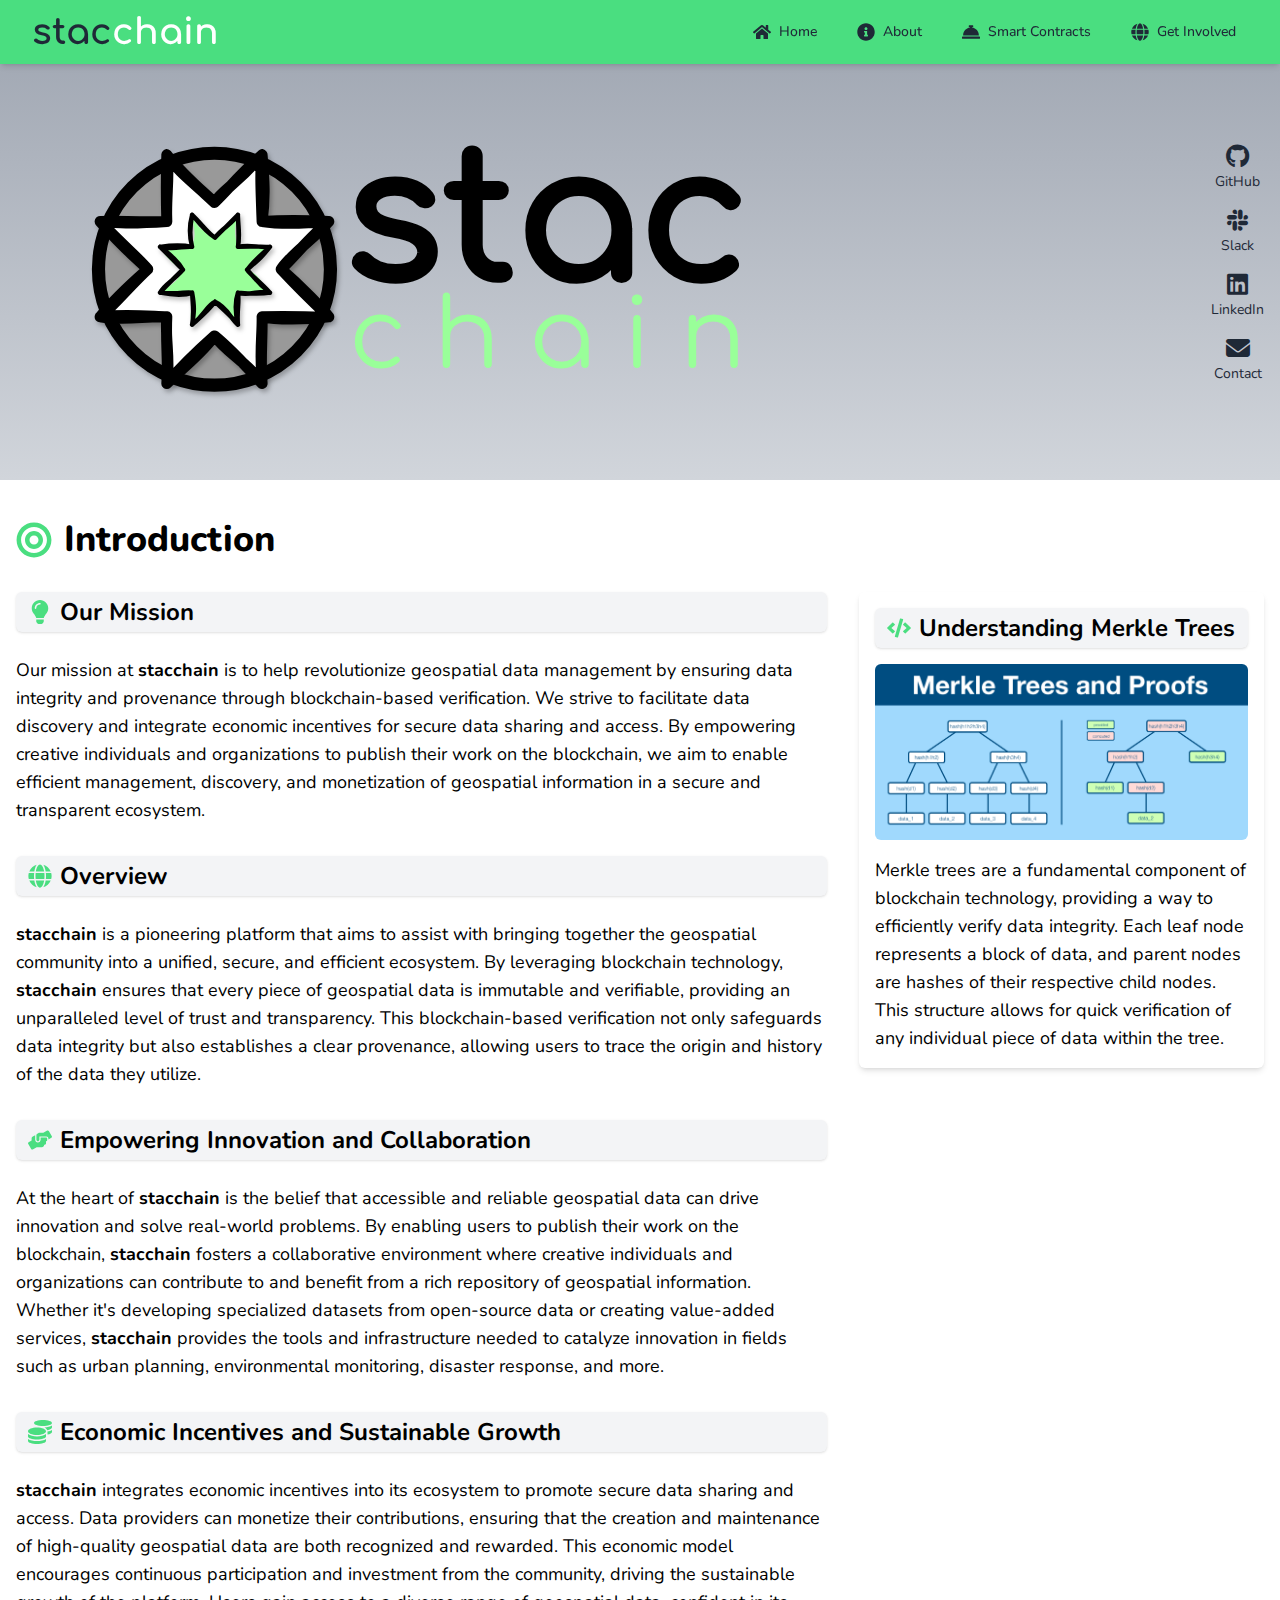
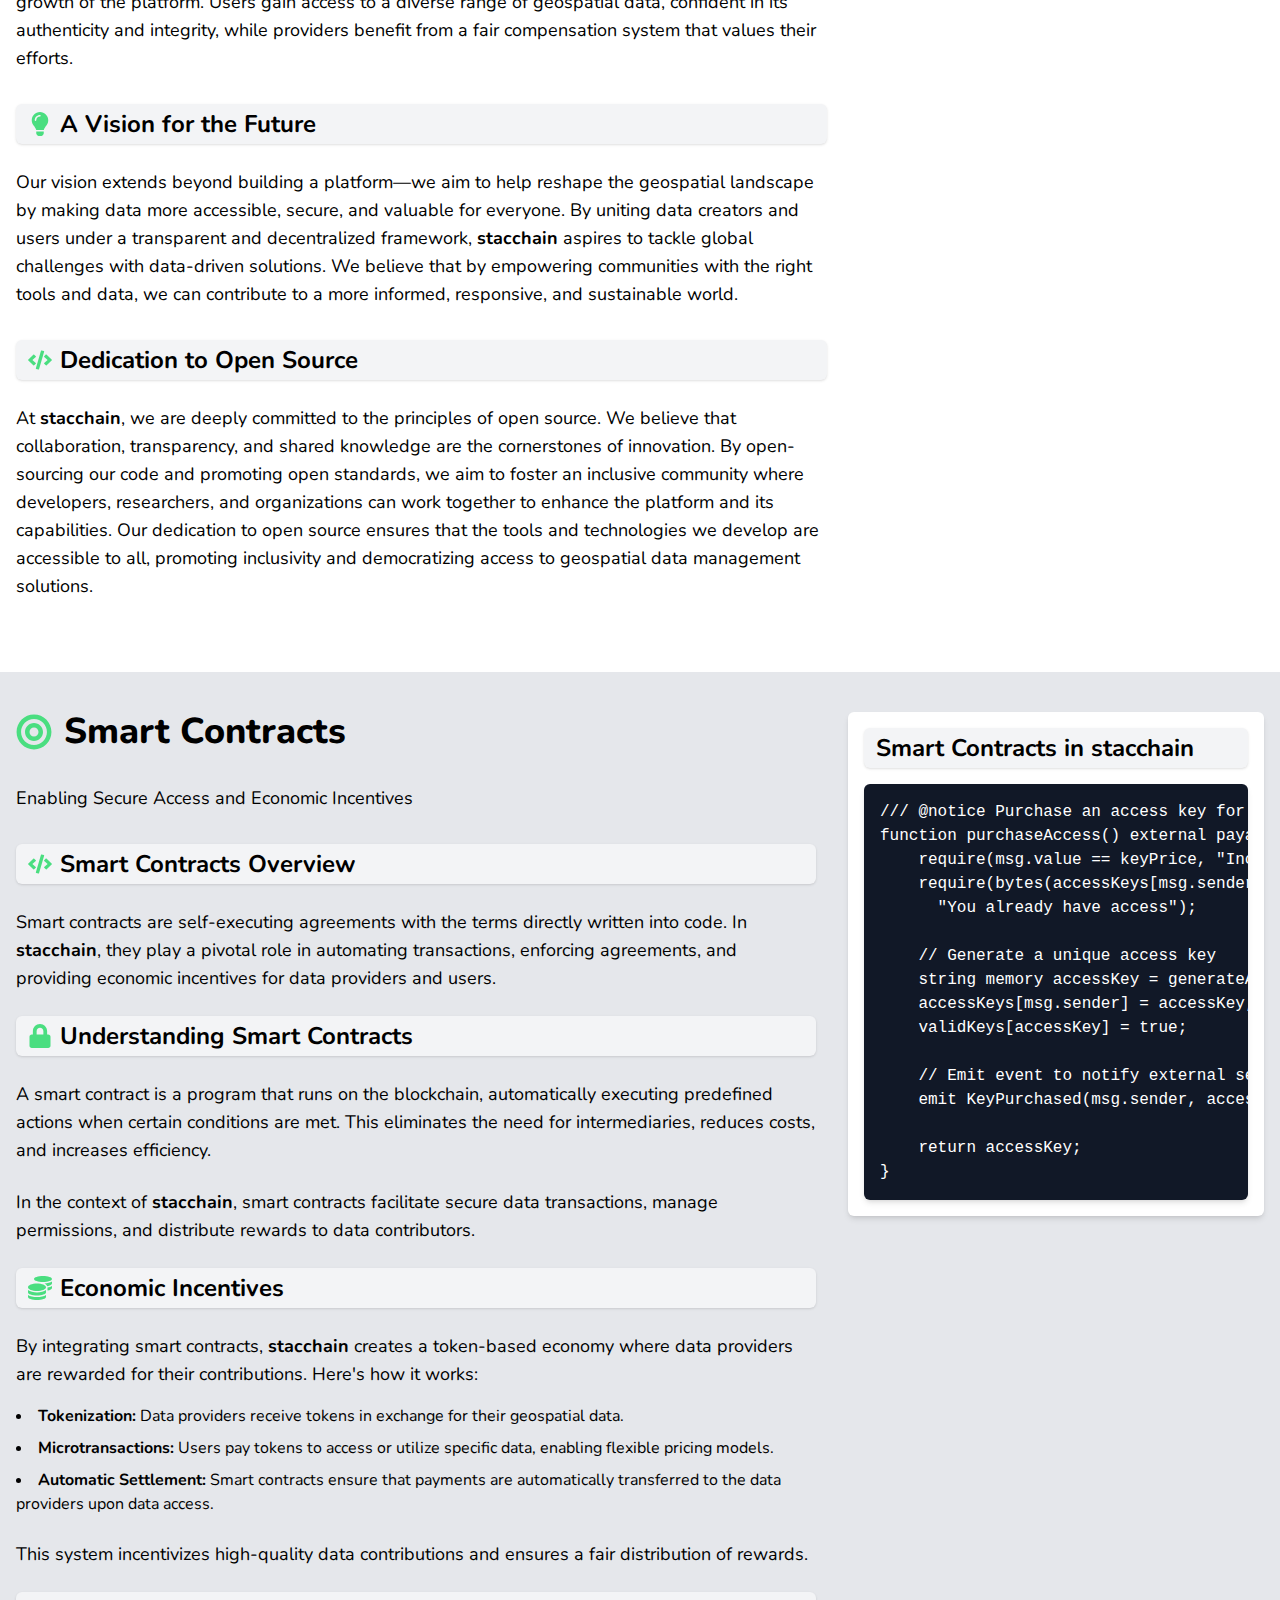
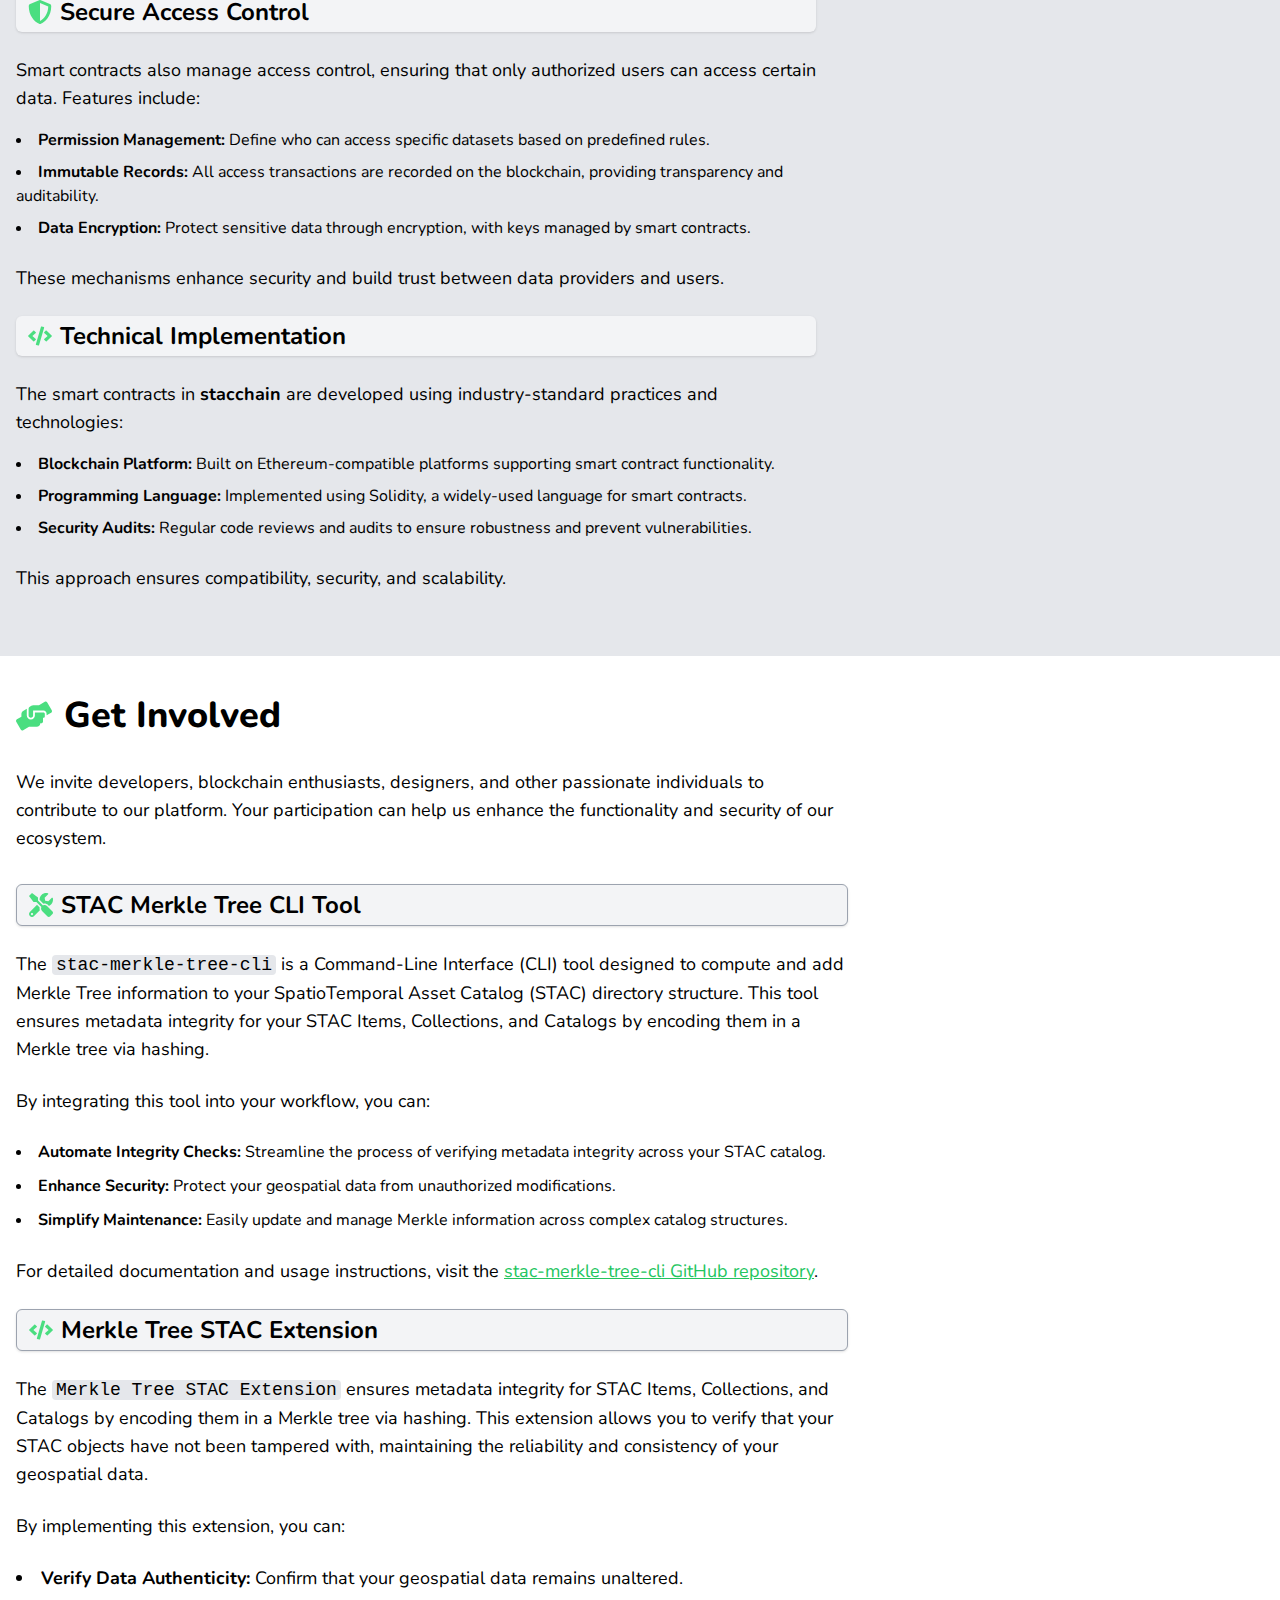
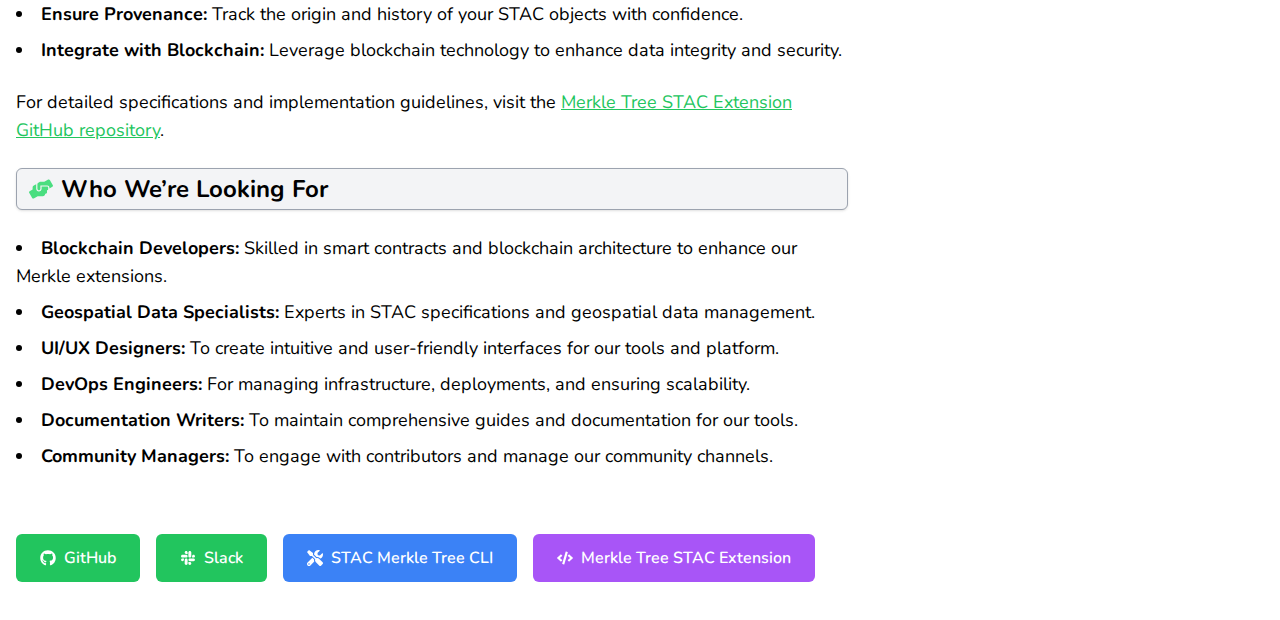
==== commit 4f1d211b: "add example smart contract code" ====
--- a/index.html
+++ b/index.html
@@ -1 +1 @@
-<!doctype html><html lang="en"><head><meta charset="utf-8"/><link rel="icon" href="/favicon.ico"/><meta name="viewport" content="width=device-width,initial-scale=1"/><meta name="theme-color" content="#000000"/><meta name="description" content="Web site created using create-react-app"/><link rel="apple-touch-icon" href="/logo192.png"/><link rel="manifest" href="/manifest.json"/><title>stacchain</title><script defer="defer" src="/static/js/main.37442e08.js"></script><link href="/static/css/main.754e08f5.css" rel="stylesheet"></head><body><noscript>You need to enable JavaScript to run this app.</noscript><div id="root"></div></body></html>+<!doctype html><html lang="en"><head><meta charset="utf-8"/><link rel="icon" href="/favicon.ico"/><meta name="viewport" content="width=device-width,initial-scale=1"/><meta name="theme-color" content="#000000"/><meta name="description" content="Web site created using create-react-app"/><link rel="apple-touch-icon" href="/logo192.png"/><link rel="manifest" href="/manifest.json"/><title>stacchain</title><script defer="defer" src="/static/js/main.242e028c.js"></script><link href="/static/css/main.8a63aecd.css" rel="stylesheet"></head><body><noscript>You need to enable JavaScript to run this app.</noscript><div id="root"></div></body></html>--- a/static/css/main.8a63aecd.css
+++ b/static/css/main.8a63aecd.css
@@ -0,0 +1,14 @@
+@import url(https://fonts.googleapis.com/css2?family=Nunito:wght@400;700&display=swap);@import url(https://fonts.googleapis.com/css2?family=Comfortaa:wght@300;400;700&display=swap);
+/*!
+ * Font Awesome Free 6.7.1 by @fontawesome - https://fontawesome.com
+ * License - https://fontawesome.com/license/free (Icons: CC BY 4.0, Fonts: SIL OFL 1.1, Code: MIT License)
+ * Copyright 2024 Fonticons, Inc.
+ */*,::backdrop,:after,:before{--tw-border-spacing-x:0;--tw-border-spacing-y:0;--tw-translate-x:0;--tw-translate-y:0;--tw-rotate:0;--tw-skew-x:0;--tw-skew-y:0;--tw-scale-x:1;--tw-scale-y:1;--tw-pan-x: ;--tw-pan-y: ;--tw-pinch-zoom: ;--tw-scroll-snap-strictness:proximity;--tw-gradient-from-position: ;--tw-gradient-via-position: ;--tw-gradient-to-position: ;--tw-ordinal: ;--tw-slashed-zero: ;--tw-numeric-figure: ;--tw-numeric-spacing: ;--tw-numeric-fraction: ;--tw-ring-inset: ;--tw-ring-offset-width:0px;--tw-ring-offset-color:#fff;--tw-ring-color:#3b82f680;--tw-ring-offset-shadow:0 0 #0000;--tw-ring-shadow:0 0 #0000;--tw-shadow:0 0 #0000;--tw-shadow-colored:0 0 #0000;--tw-blur: ;--tw-brightness: ;--tw-contrast: ;--tw-grayscale: ;--tw-hue-rotate: ;--tw-invert: ;--tw-saturate: ;--tw-sepia: ;--tw-drop-shadow: ;--tw-backdrop-blur: ;--tw-backdrop-brightness: ;--tw-backdrop-contrast: ;--tw-backdrop-grayscale: ;--tw-backdrop-hue-rotate: ;--tw-backdrop-invert: ;--tw-backdrop-opacity: ;--tw-backdrop-saturate: ;--tw-backdrop-sepia: ;--tw-contain-size: ;--tw-contain-layout: ;--tw-contain-paint: ;--tw-contain-style: }
+/* ! tailwindcss v3.4.15 | MIT License | https://tailwindcss.com */*,:after,:before{border:0 solid #e5e7eb;box-sizing:border-box}:after,:before{--tw-content:""}:host,html{-webkit-text-size-adjust:100%;font-feature-settings:normal;-webkit-tap-highlight-color:transparent;font-family:ui-sans-serif,system-ui,sans-serif,Apple Color Emoji,Segoe UI Emoji,Segoe UI Symbol,Noto Color Emoji;font-variation-settings:normal;line-height:1.5;tab-size:4}body{line-height:inherit}hr{border-top-width:1px;color:inherit;height:0}abbr:where([title]){-webkit-text-decoration:underline dotted;text-decoration:underline dotted}h1,h2,h3,h4,h5,h6{font-size:inherit;font-weight:inherit}a{color:inherit;text-decoration:inherit}b,strong{font-weight:bolder}code,kbd,pre,samp{font-feature-settings:normal;font-family:Fira Code,monospace;font-size:1em;font-variation-settings:normal}small{font-size:80%}sub,sup{font-size:75%;line-height:0;position:relative;vertical-align:initial}sub{bottom:-.25em}sup{top:-.5em}table{border-collapse:collapse;border-color:inherit;text-indent:0}button,input,optgroup,select,textarea{font-feature-settings:inherit;color:inherit;font-family:inherit;font-size:100%;font-variation-settings:inherit;font-weight:inherit;letter-spacing:inherit;line-height:inherit;margin:0;padding:0}button,select{text-transform:none}button,input:where([type=button]),input:where([type=reset]),input:where([type=submit]){-webkit-appearance:button;background-color:initial;background-image:none}:-moz-focusring{outline:auto}:-moz-ui-invalid{box-shadow:none}progress{vertical-align:initial}::-webkit-inner-spin-button,::-webkit-outer-spin-button{height:auto}[type=search]{-webkit-appearance:textfield;outline-offset:-2px}::-webkit-search-decoration{-webkit-appearance:none}::-webkit-file-upload-button{-webkit-appearance:button;font:inherit}summary{display:list-item}blockquote,dd,dl,figure,h1,h2,h3,h4,h5,h6,hr,p,pre{margin:0}fieldset{margin:0}fieldset,legend{padding:0}menu,ol,ul{list-style:none;margin:0;padding:0}dialog{padding:0}textarea{resize:vertical}input::placeholder,textarea::placeholder{color:#9ca3af;opacity:1}[role=button],button{cursor:pointer}:disabled{cursor:default}audio,canvas,embed,iframe,img,object,svg,video{display:block;vertical-align:middle}img,video{height:auto;max-width:100%}[hidden]:where(:not([hidden=until-found])){display:none}.sr-only{clip:rect(0,0,0,0);border-width:0;height:1px;margin:-1px;overflow:hidden;padding:0;position:absolute;white-space:nowrap;width:1px}.fixed{position:fixed}.relative{position:relative}.left-0{left:0}.right-0{right:0}.top-0{top:0}.z-10{z-index:10}.z-50{z-index:50}.mx-auto{margin-left:auto;margin-right:auto}.mb-4{margin-bottom:1rem}.mb-6{margin-bottom:1.5rem}.mb-8{margin-bottom:2rem}.ml-8{margin-left:2rem}.mr-2{margin-right:.5rem}.mr-3{margin-right:.75rem}.mt-1{margin-top:.25rem}.mt-10{margin-top:2.5rem}.mt-12{margin-top:3rem}.mt-4{margin-top:1rem}.block{display:block}.inline-block{display:inline-block}.flex{display:flex}.inline-flex{display:inline-flex}.hidden{display:none}.h-16{height:4rem}.h-28{height:7rem}.h-6{height:1.5rem}.h-auto{height:auto}.w-6{width:1.5rem}.w-full{width:100%}.max-w-full{max-width:100%}.max-w-screen-xl{max-width:1280px}.flex-shrink-0{flex-shrink:0}.scale-150{--tw-scale-x:1.5;--tw-scale-y:1.5;transform:translate(var(--tw-translate-x),var(--tw-translate-y)) rotate(var(--tw-rotate)) skewX(var(--tw-skew-x)) skewY(var(--tw-skew-y)) scaleX(var(--tw-scale-x)) scaleY(var(--tw-scale-y))}.scroll-mt-16{scroll-margin-top:4rem}.list-inside{list-style-position:inside}.list-disc{list-style-type:disc}.flex-row{flex-direction:row}.flex-col{flex-direction:column}.items-center{align-items:center}.justify-center{justify-content:center}.justify-between{justify-content:space-between}.space-x-4>:not([hidden])~:not([hidden]){--tw-space-x-reverse:0;margin-left:calc(1rem*(1 - var(--tw-space-x-reverse)));margin-right:calc(1rem*var(--tw-space-x-reverse))}.space-x-6>:not([hidden])~:not([hidden]){--tw-space-x-reverse:0;margin-left:calc(1.5rem*(1 - var(--tw-space-x-reverse)));margin-right:calc(1.5rem*var(--tw-space-x-reverse))}.space-y-1>:not([hidden])~:not([hidden]){--tw-space-y-reverse:0;margin-bottom:calc(.25rem*var(--tw-space-y-reverse));margin-top:calc(.25rem*(1 - var(--tw-space-y-reverse)))}.space-y-2>:not([hidden])~:not([hidden]){--tw-space-y-reverse:0;margin-bottom:calc(.5rem*var(--tw-space-y-reverse));margin-top:calc(.5rem*(1 - var(--tw-space-y-reverse)))}.space-y-4>:not([hidden])~:not([hidden]){--tw-space-y-reverse:0;margin-bottom:calc(1rem*var(--tw-space-y-reverse));margin-top:calc(1rem*(1 - var(--tw-space-y-reverse)))}.overflow-x-auto{overflow-x:auto}.overflow-x-hidden{overflow-x:hidden}.rounded{border-radius:.25rem}.rounded-md{border-radius:.375rem}.border{border-width:1px}.border-gray-200{--tw-border-opacity:1;border-color:#e5e7eb;border-color:rgb(229 231 235/var(--tw-border-opacity,1))}.border-gray-400{--tw-border-opacity:1;border-color:#9ca3af;border-color:rgb(156 163 175/var(--tw-border-opacity,1))}.bg-blue-500{--tw-bg-opacity:1;background-color:#3b82f6;background-color:rgb(59 130 246/var(--tw-bg-opacity,1))}.bg-gray-100{--tw-bg-opacity:1;background-color:#f3f4f6;background-color:rgb(243 244 246/var(--tw-bg-opacity,1))}.bg-gray-200{--tw-bg-opacity:1;background-color:#e5e7eb;background-color:rgb(229 231 235/var(--tw-bg-opacity,1))}.bg-gray-900{--tw-bg-opacity:1;background-color:#111827;background-color:rgb(17 24 39/var(--tw-bg-opacity,1))}.bg-green-500{--tw-bg-opacity:1;background-color:#22c55e;background-color:rgb(34 197 94/var(--tw-bg-opacity,1))}.bg-purple-500{--tw-bg-opacity:1;background-color:#a855f7;background-color:rgb(168 85 247/var(--tw-bg-opacity,1))}.bg-white{--tw-bg-opacity:1;background-color:#fff;background-color:rgb(255 255 255/var(--tw-bg-opacity,1))}.bg-gradient-to-b{background-image:linear-gradient(to bottom,var(--tw-gradient-stops))}.from-gray-400{--tw-gradient-from:#9ca3af var(--tw-gradient-from-position);--tw-gradient-to:#9ca3af00 var(--tw-gradient-to-position);--tw-gradient-stops:var(--tw-gradient-from),var(--tw-gradient-to)}.from-green-400{--tw-gradient-from:#4ade80 var(--tw-gradient-from-position);--tw-gradient-to:#4ade8000 var(--tw-gradient-to-position);--tw-gradient-stops:var(--tw-gradient-from),var(--tw-gradient-to)}.to-gray-300{--tw-gradient-to:#d1d5db var(--tw-gradient-to-position)}.to-green-400{--tw-gradient-to:#4ade80 var(--tw-gradient-to-position)}.p-2{padding:.5rem}.p-4{padding:1rem}.p-6{padding:1.5rem}.px-1{padding-left:.25rem;padding-right:.25rem}.px-2{padding-left:.5rem;padding-right:.5rem}.px-3{padding-left:.75rem;padding-right:.75rem}.px-4{padding-left:1rem;padding-right:1rem}.px-6{padding-left:1.5rem;padding-right:1.5rem}.py-1{padding-bottom:.25rem;padding-top:.25rem}.py-10{padding-bottom:2.5rem;padding-top:2.5rem}.py-2{padding-bottom:.5rem;padding-top:.5rem}.py-24{padding-bottom:6rem;padding-top:6rem}.py-3{padding-top:.75rem}.pb-3,.py-3{padding-bottom:.75rem}.pt-2{padding-top:.5rem}.text-left{text-align:left}.font-comfortaa{font-family:Comfortaa,cursive}.font-mono{font-family:Fira Code,monospace}.text-2xl{font-size:1.5rem;line-height:2rem}.text-base{font-size:1rem;line-height:1.5rem}.text-lg{font-size:1.125rem;line-height:1.75rem}.text-sm{font-size:.875rem;line-height:1.25rem}.text-xl{font-size:1.25rem;line-height:1.75rem}.font-bold{font-weight:700}.font-extrabold{font-weight:800}.font-medium{font-weight:500}.font-semibold{font-weight:600}.leading-relaxed{line-height:1.625}.text-black{--tw-text-opacity:1;color:#000;color:rgb(0 0 0/var(--tw-text-opacity,1))}.text-gray-800{--tw-text-opacity:1;color:#1f2937;color:rgb(31 41 55/var(--tw-text-opacity,1))}.text-green-400{--tw-text-opacity:1;color:#4ade80;color:rgb(74 222 128/var(--tw-text-opacity,1))}.text-green-500{--tw-text-opacity:1;color:#22c55e;color:rgb(34 197 94/var(--tw-text-opacity,1))}.text-white{--tw-text-opacity:1;color:#fff;color:rgb(255 255 255/var(--tw-text-opacity,1))}.underline{text-decoration-line:underline}.shadow{--tw-shadow:0 1px 3px 0 #0000001a,0 1px 2px -1px #0000001a;--tw-shadow-colored:0 1px 3px 0 var(--tw-shadow-color),0 1px 2px -1px var(--tw-shadow-color)}.shadow,.shadow-md{box-shadow:0 0 #0000,0 0 #0000,var(--tw-shadow);box-shadow:var(--tw-ring-offset-shadow,0 0 #0000),var(--tw-ring-shadow,0 0 #0000),var(--tw-shadow)}.shadow-md{--tw-shadow:0 4px 6px -1px #0000001a,0 2px 4px -2px #0000001a;--tw-shadow-colored:0 4px 6px -1px var(--tw-shadow-color),0 2px 4px -2px var(--tw-shadow-color)}.transition-colors{transition-duration:.15s;transition-property:color,background-color,border-color,text-decoration-color,fill,stroke;transition-timing-function:cubic-bezier(.4,0,.2,1)}.duration-300{transition-duration:.3s}body{-webkit-font-smoothing:antialiased;-moz-osx-font-smoothing:grayscale;font-family:Nunito,serif;margin:0;overflow-x:hidden}code{font-family:source-code-pro,Menlo,Monaco,Consolas,Courier New,monospace}.hover\:bg-blue-600:hover{--tw-bg-opacity:1;background-color:#2563eb;background-color:rgb(37 99 235/var(--tw-bg-opacity,1))}.hover\:bg-gray-200:hover{--tw-bg-opacity:1;background-color:#e5e7eb;background-color:rgb(229 231 235/var(--tw-bg-opacity,1))}.hover\:bg-gray-300:hover{--tw-bg-opacity:1;background-color:#d1d5db;background-color:rgb(209 213 219/var(--tw-bg-opacity,1))}.hover\:bg-green-500:hover{--tw-bg-opacity:1;background-color:#22c55e;background-color:rgb(34 197 94/var(--tw-bg-opacity,1))}.hover\:bg-green-600:hover{--tw-bg-opacity:1;background-color:#16a34a;background-color:rgb(22 163 74/var(--tw-bg-opacity,1))}.hover\:bg-purple-600:hover{--tw-bg-opacity:1;background-color:#9333ea;background-color:rgb(147 51 234/var(--tw-bg-opacity,1))}.hover\:text-green-400:hover{--tw-text-opacity:1;color:#4ade80;color:rgb(74 222 128/var(--tw-text-opacity,1))}.hover\:text-white:hover{--tw-text-opacity:1;color:#fff;color:rgb(255 255 255/var(--tw-text-opacity,1))}.focus\:outline-none:focus{outline:2px solid #0000;outline-offset:2px}.focus\:ring-2:focus{--tw-ring-offset-shadow:var(--tw-ring-inset) 0 0 0 var(--tw-ring-offset-width) var(--tw-ring-offset-color);--tw-ring-shadow:var(--tw-ring-inset) 0 0 0 calc(2px + var(--tw-ring-offset-width)) var(--tw-ring-color);box-shadow:var(--tw-ring-offset-shadow),var(--tw-ring-shadow),0 0 #0000;box-shadow:var(--tw-ring-offset-shadow),var(--tw-ring-shadow),var(--tw-shadow,0 0 #0000)}.focus\:ring-inset:focus{--tw-ring-inset:inset}.focus\:ring-white:focus{--tw-ring-opacity:1;--tw-ring-color:rgb(255 255 255/var(--tw-ring-opacity,1))}@media (min-width:640px){.sm\:mx-0{margin-left:0;margin-right:0}.sm\:ml-24{margin-left:6rem}.sm\:mt-0{margin-top:0}.sm\:h-36{height:9rem}.sm\:scale-150{--tw-scale-x:1.5;--tw-scale-y:1.5;transform:translate(var(--tw-translate-x),var(--tw-translate-y)) rotate(var(--tw-rotate)) skewX(var(--tw-skew-x)) skewY(var(--tw-skew-y)) scaleX(var(--tw-scale-x)) scaleY(var(--tw-scale-y))}.sm\:flex-row{flex-direction:row}.sm\:items-start{align-items:flex-start}.sm\:justify-between{justify-content:space-between}.sm\:space-x-4>:not([hidden])~:not([hidden]){--tw-space-x-reverse:0;margin-left:calc(1rem*(1 - var(--tw-space-x-reverse)));margin-right:calc(1rem*var(--tw-space-x-reverse))}.sm\:space-y-0>:not([hidden])~:not([hidden]){--tw-space-y-reverse:0;margin-bottom:calc(0px*var(--tw-space-y-reverse));margin-top:calc(0px*(1 - var(--tw-space-y-reverse)))}.sm\:px-3{padding-left:.75rem;padding-right:.75rem}.sm\:px-6{padding-left:1.5rem;padding-right:1.5rem}.sm\:text-2xl{font-size:1.5rem;line-height:2rem}.sm\:text-4xl{font-size:2.25rem;line-height:2.5rem}.sm\:text-lg{font-size:1.125rem;line-height:1.75rem}}@media (min-width:768px){.md\:block{display:block}.md\:flex{display:flex}.md\:hidden{display:none}.md\:h-48{height:12rem}.md\:flex-col{flex-direction:column}.md\:space-x-0>:not([hidden])~:not([hidden]){--tw-space-x-reverse:0;margin-left:calc(0px*(1 - var(--tw-space-x-reverse)));margin-right:calc(0px*var(--tw-space-x-reverse))}.md\:space-y-4>:not([hidden])~:not([hidden]){--tw-space-y-reverse:0;margin-bottom:calc(1rem*var(--tw-space-y-reverse));margin-top:calc(1rem*(1 - var(--tw-space-y-reverse)))}}@media (min-width:1024px){.lg\:mt-0{margin-top:0}.lg\:w-1\/3{width:33.333333%}.lg\:w-2\/3{width:66.666667%}.lg\:flex-row{flex-direction:row}.lg\:space-x-8>:not([hidden])~:not([hidden]){--tw-space-x-reverse:0;margin-left:calc(2rem*(1 - var(--tw-space-x-reverse)));margin-right:calc(2rem*var(--tw-space-x-reverse))}.lg\:px-8{padding-left:2rem;padding-right:2rem}}.App{text-align:center}.App-logo{height:40vmin;pointer-events:none}@media (prefers-reduced-motion:no-preference){.App-logo{animation:App-logo-spin 20s linear infinite}}.App-header{align-items:center;background-color:#282c34;color:#fff;display:flex;flex-direction:column;font-size:calc(10px + 2vmin);justify-content:center;min-height:100vh}.App-link{color:#61dafb}
+
+/*!
+ * Font Awesome Free 6.7.1 by @fontawesome - https://fontawesome.com
+ * License - https://fontawesome.com/license/free (Icons: CC BY 4.0, Fonts: SIL OFL 1.1, Code: MIT License)
+ * Copyright 2024 Fonticons, Inc.
+ */.fa{font-family:Font Awesome\ 6 Free;font-family:var(--fa-style-family,"Font Awesome 6 Free");font-weight:900;font-weight:var(--fa-style,900)}.fa,.fa-brands,.fa-regular,.fa-solid,.fab,.far,.fas{-moz-osx-font-smoothing:grayscale;-webkit-font-smoothing:antialiased;font-feature-settings:normal;display:inline-block;display:var(--fa-display,inline-block);font-style:normal;font-variant:normal;line-height:1;text-rendering:auto}.fa-brands:before,.fa-regular:before,.fa-solid:before,.fa:before,.fab:before,.far:before,.fas:before{content:var(--fa)}.fa-classic,.fa-regular,.fa-solid,.far,.fas{font-family:Font Awesome\ 6 Free}.fa-brands,.fab{font-family:Font Awesome\ 6 Brands}.fa-1x{font-size:1em}.fa-2x{font-size:2em}.fa-3x{font-size:3em}.fa-4x{font-size:4em}.fa-5x{font-size:5em}.fa-6x{font-size:6em}.fa-7x{font-size:7em}.fa-8x{font-size:8em}.fa-9x{font-size:9em}.fa-10x{font-size:10em}.fa-2xs{font-size:.625em;line-height:.1em;vertical-align:.225em}.fa-xs{font-size:.75em;line-height:.08333em;vertical-align:.125em}.fa-sm{font-size:.875em;line-height:.07143em;vertical-align:.05357em}.fa-lg{font-size:1.25em;line-height:.05em;vertical-align:-.075em}.fa-xl{font-size:1.5em;line-height:.04167em;vertical-align:-.125em}.fa-2xl{font-size:2em;line-height:.03125em;vertical-align:-.1875em}.fa-fw{text-align:center;width:1.25em}.fa-ul{list-style-type:none;margin-left:2.5em;margin-left:var(--fa-li-margin,2.5em);padding-left:0}.fa-ul>li{position:relative}.fa-li{left:-2em;left:calc(var(--fa-li-width, 2em)*-1);line-height:inherit;position:absolute;text-align:center;width:2em;width:var(--fa-li-width,2em)}.fa-border{border:.08em solid #eee;border:var(--fa-border-width,.08em) var(--fa-border-style,solid) var(--fa-border-color,#eee);border-radius:.1em;border-radius:var(--fa-border-radius,.1em);padding:.2em .25em .15em;padding:var(--fa-border-padding,.2em .25em .15em)}.fa-pull-left{float:left;margin-right:.3em;margin-right:var(--fa-pull-margin,.3em)}.fa-pull-right{float:right;margin-left:.3em;margin-left:var(--fa-pull-margin,.3em)}.fa-beat{animation-delay:0s;animation-delay:var(--fa-animation-delay,0s);animation-direction:normal;animation-direction:var(--fa-animation-direction,normal);animation-duration:1s;animation-duration:var(--fa-animation-duration,1s);animation-iteration-count:infinite;animation-iteration-count:var(--fa-animation-iteration-count,infinite);animation-name:fa-beat;animation-timing-function:ease-in-out;animation-timing-function:var(--fa-animation-timing,ease-in-out)}.fa-bounce{animation-delay:0s;animation-delay:var(--fa-animation-delay,0s);animation-direction:normal;animation-direction:var(--fa-animation-direction,normal);animation-duration:1s;animation-duration:var(--fa-animation-duration,1s);animation-iteration-count:infinite;animation-iteration-count:var(--fa-animation-iteration-count,infinite);animation-name:fa-bounce;animation-timing-function:cubic-bezier(.28,.84,.42,1);animation-timing-function:var(--fa-animation-timing,cubic-bezier(.28,.84,.42,1))}.fa-fade{animation-iteration-count:infinite;animation-iteration-count:var(--fa-animation-iteration-count,infinite);animation-name:fa-fade;animation-timing-function:cubic-bezier(.4,0,.6,1);animation-timing-function:var(--fa-animation-timing,cubic-bezier(.4,0,.6,1))}.fa-beat-fade,.fa-fade{animation-delay:0s;animation-delay:var(--fa-animation-delay,0s);animation-direction:normal;animation-direction:var(--fa-animation-direction,normal);animation-duration:1s;animation-duration:var(--fa-animation-duration,1s)}.fa-beat-fade{animation-iteration-count:infinite;animation-iteration-count:var(--fa-animation-iteration-count,infinite);animation-name:fa-beat-fade;animation-timing-function:cubic-bezier(.4,0,.6,1);animation-timing-function:var(--fa-animation-timing,cubic-bezier(.4,0,.6,1))}.fa-flip{animation-delay:0s;animation-delay:var(--fa-animation-delay,0s);animation-direction:normal;animation-direction:var(--fa-animation-direction,normal);animation-duration:1s;animation-duration:var(--fa-animation-duration,1s);animation-iteration-count:infinite;animation-iteration-count:var(--fa-animation-iteration-count,infinite);animation-name:fa-flip;animation-timing-function:ease-in-out;animation-timing-function:var(--fa-animation-timing,ease-in-out)}.fa-shake{animation-duration:1s;animation-duration:var(--fa-animation-duration,1s);animation-iteration-count:infinite;animation-iteration-count:var(--fa-animation-iteration-count,infinite);animation-name:fa-shake;animation-timing-function:linear;animation-timing-function:var(--fa-animation-timing,linear)}.fa-shake,.fa-spin{animation-delay:0s;animation-delay:var(--fa-animation-delay,0s);animation-direction:normal;animation-direction:var(--fa-animation-direction,normal)}.fa-spin{animation-duration:2s;animation-duration:var(--fa-animation-duration,2s);animation-iteration-count:infinite;animation-iteration-count:var(--fa-animation-iteration-count,infinite);animation-name:fa-spin;animation-timing-function:linear;animation-timing-function:var(--fa-animation-timing,linear)}.fa-spin-reverse{--fa-animation-direction:reverse}.fa-pulse,.fa-spin-pulse{animation-direction:normal;animation-direction:var(--fa-animation-direction,normal);animation-duration:1s;animation-duration:var(--fa-animation-duration,1s);animation-iteration-count:infinite;animation-iteration-count:var(--fa-animation-iteration-count,infinite);animation-name:fa-spin;animation-timing-function:steps(8);animation-timing-function:var(--fa-animation-timing,steps(8))}@media (prefers-reduced-motion:reduce){.fa-beat,.fa-beat-fade,.fa-bounce,.fa-fade,.fa-flip,.fa-pulse,.fa-shake,.fa-spin,.fa-spin-pulse{animation-delay:-1ms;animation-duration:1ms;animation-iteration-count:1;transition-delay:0s;transition-duration:0s}}@keyframes fa-beat{0%,90%{transform:scale(1)}45%{transform:scale(1.25);transform:scale(var(--fa-beat-scale,1.25))}}@keyframes fa-bounce{0%{transform:scale(1) translateY(0)}10%{transform:scale(1.1,.9) translateY(0);transform:scale(var(--fa-bounce-start-scale-x,1.1),var(--fa-bounce-start-scale-y,.9)) translateY(0)}30%{transform:scale(.9,1.1) translateY(-.5em);transform:scale(var(--fa-bounce-jump-scale-x,.9),var(--fa-bounce-jump-scale-y,1.1)) translateY(var(--fa-bounce-height,-.5em))}50%{transform:scale(1.05,.95) translateY(0);transform:scale(var(--fa-bounce-land-scale-x,1.05),var(--fa-bounce-land-scale-y,.95)) translateY(0)}57%{transform:scale(1) translateY(-.125em);transform:scale(1) translateY(var(--fa-bounce-rebound,-.125em))}64%{transform:scale(1) translateY(0)}to{transform:scale(1) translateY(0)}}@keyframes fa-fade{50%{opacity:.4;opacity:var(--fa-fade-opacity,.4)}}@keyframes fa-beat-fade{0%,to{opacity:.4;opacity:var(--fa-beat-fade-opacity,.4);transform:scale(1)}50%{opacity:1;transform:scale(1.125);transform:scale(var(--fa-beat-fade-scale,1.125))}}@keyframes fa-flip{50%{transform:rotateY(-180deg);transform:rotate3d(var(--fa-flip-x,0),var(--fa-flip-y,1),var(--fa-flip-z,0),var(--fa-flip-angle,-180deg))}}@keyframes fa-shake{0%{transform:rotate(-15deg)}4%{transform:rotate(15deg)}24%,8%{transform:rotate(-18deg)}12%,28%{transform:rotate(18deg)}16%{transform:rotate(-22deg)}20%{transform:rotate(22deg)}32%{transform:rotate(-12deg)}36%{transform:rotate(12deg)}40%,to{transform:rotate(0deg)}}@keyframes fa-spin{0%{transform:rotate(0deg)}to{transform:rotate(1turn)}}.fa-rotate-90{transform:rotate(90deg)}.fa-rotate-180{transform:rotate(180deg)}.fa-rotate-270{transform:rotate(270deg)}.fa-flip-horizontal{transform:scaleX(-1)}.fa-flip-vertical{transform:scaleY(-1)}.fa-flip-both,.fa-flip-horizontal.fa-flip-vertical{transform:scale(-1)}.fa-rotate-by{transform:rotate(0);transform:rotate(var(--fa-rotate-angle,0))}.fa-stack{display:inline-block;height:2em;line-height:2em;position:relative;vertical-align:middle;width:2.5em}.fa-stack-1x,.fa-stack-2x{left:0;position:absolute;text-align:center;width:100%;z-index:auto;z-index:var(--fa-stack-z-index,auto)}.fa-stack-1x{line-height:inherit}.fa-stack-2x{font-size:2em}.fa-inverse{color:#fff;color:var(--fa-inverse,#fff)}.fa-0{--fa:"\30";--fa--fa:"\30\30"}.fa-1{--fa:"\31";--fa--fa:"\31\31"}.fa-2{--fa:"\32";--fa--fa:"\32\32"}.fa-3{--fa:"\33";--fa--fa:"\33\33"}.fa-4{--fa:"\34";--fa--fa:"\34\34"}.fa-5{--fa:"\35";--fa--fa:"\35\35"}.fa-6{--fa:"\36";--fa--fa:"\36\36"}.fa-7{--fa:"\37";--fa--fa:"\37\37"}.fa-8{--fa:"\38";--fa--fa:"\38\38"}.fa-9{--fa:"\39";--fa--fa:"\39\39"}.fa-fill-drip{--fa:"\f576";--fa--fa:"\f576\f576"}.fa-arrows-to-circle{--fa:"\e4bd";--fa--fa:"\e4bd\e4bd"}.fa-chevron-circle-right,.fa-circle-chevron-right{--fa:"\f138";--fa--fa:"\f138\f138"}.fa-at{--fa:"\40";--fa--fa:"\40\40"}.fa-trash-alt,.fa-trash-can{--fa:"\f2ed";--fa--fa:"\f2ed\f2ed"}.fa-text-height{--fa:"\f034";--fa--fa:"\f034\f034"}.fa-user-times,.fa-user-xmark{--fa:"\f235";--fa--fa:"\f235\f235"}.fa-stethoscope{--fa:"\f0f1";--fa--fa:"\f0f1\f0f1"}.fa-comment-alt,.fa-message{--fa:"\f27a";--fa--fa:"\f27a\f27a"}.fa-info{--fa:"\f129";--fa--fa:"\f129\f129"}.fa-compress-alt,.fa-down-left-and-up-right-to-center{--fa:"\f422";--fa--fa:"\f422\f422"}.fa-explosion{--fa:"\e4e9";--fa--fa:"\e4e9\e4e9"}.fa-file-alt,.fa-file-lines,.fa-file-text{--fa:"\f15c";--fa--fa:"\f15c\f15c"}.fa-wave-square{--fa:"\f83e";--fa--fa:"\f83e\f83e"}.fa-ring{--fa:"\f70b";--fa--fa:"\f70b\f70b"}.fa-building-un{--fa:"\e4d9";--fa--fa:"\e4d9\e4d9"}.fa-dice-three{--fa:"\f527";--fa--fa:"\f527\f527"}.fa-calendar-alt,.fa-calendar-days{--fa:"\f073";--fa--fa:"\f073\f073"}.fa-anchor-circle-check{--fa:"\e4aa";--fa--fa:"\e4aa\e4aa"}.fa-building-circle-arrow-right{--fa:"\e4d1";--fa--fa:"\e4d1\e4d1"}.fa-volleyball,.fa-volleyball-ball{--fa:"\f45f";--fa--fa:"\f45f\f45f"}.fa-arrows-up-to-line{--fa:"\e4c2";--fa--fa:"\e4c2\e4c2"}.fa-sort-desc,.fa-sort-down{--fa:"\f0dd";--fa--fa:"\f0dd\f0dd"}.fa-circle-minus,.fa-minus-circle{--fa:"\f056";--fa--fa:"\f056\f056"}.fa-door-open{--fa:"\f52b";--fa--fa:"\f52b\f52b"}.fa-right-from-bracket,.fa-sign-out-alt{--fa:"\f2f5";--fa--fa:"\f2f5\f2f5"}.fa-atom{--fa:"\f5d2";--fa--fa:"\f5d2\f5d2"}.fa-soap{--fa:"\e06e";--fa--fa:"\e06e\e06e"}.fa-heart-music-camera-bolt,.fa-icons{--fa:"\f86d";--fa--fa:"\f86d\f86d"}.fa-microphone-alt-slash,.fa-microphone-lines-slash{--fa:"\f539";--fa--fa:"\f539\f539"}.fa-bridge-circle-check{--fa:"\e4c9";--fa--fa:"\e4c9\e4c9"}.fa-pump-medical{--fa:"\e06a";--fa--fa:"\e06a\e06a"}.fa-fingerprint{--fa:"\f577";--fa--fa:"\f577\f577"}.fa-hand-point-right{--fa:"\f0a4";--fa--fa:"\f0a4\f0a4"}.fa-magnifying-glass-location,.fa-search-location{--fa:"\f689";--fa--fa:"\f689\f689"}.fa-forward-step,.fa-step-forward{--fa:"\f051";--fa--fa:"\f051\f051"}.fa-face-smile-beam,.fa-smile-beam{--fa:"\f5b8";--fa--fa:"\f5b8\f5b8"}.fa-flag-checkered{--fa:"\f11e";--fa--fa:"\f11e\f11e"}.fa-football,.fa-football-ball{--fa:"\f44e";--fa--fa:"\f44e\f44e"}.fa-school-circle-exclamation{--fa:"\e56c";--fa--fa:"\e56c\e56c"}.fa-crop{--fa:"\f125";--fa--fa:"\f125\f125"}.fa-angle-double-down,.fa-angles-down{--fa:"\f103";--fa--fa:"\f103\f103"}.fa-users-rectangle{--fa:"\e594";--fa--fa:"\e594\e594"}.fa-people-roof{--fa:"\e537";--fa--fa:"\e537\e537"}.fa-people-line{--fa:"\e534";--fa--fa:"\e534\e534"}.fa-beer,.fa-beer-mug-empty{--fa:"\f0fc";--fa--fa:"\f0fc\f0fc"}.fa-diagram-predecessor{--fa:"\e477";--fa--fa:"\e477\e477"}.fa-arrow-up-long,.fa-long-arrow-up{--fa:"\f176";--fa--fa:"\f176\f176"}.fa-burn,.fa-fire-flame-simple{--fa:"\f46a";--fa--fa:"\f46a\f46a"}.fa-male,.fa-person{--fa:"\f183";--fa--fa:"\f183\f183"}.fa-laptop{--fa:"\f109";--fa--fa:"\f109\f109"}.fa-file-csv{--fa:"\f6dd";--fa--fa:"\f6dd\f6dd"}.fa-menorah{--fa:"\f676";--fa--fa:"\f676\f676"}.fa-truck-plane{--fa:"\e58f";--fa--fa:"\e58f\e58f"}.fa-record-vinyl{--fa:"\f8d9";--fa--fa:"\f8d9\f8d9"}.fa-face-grin-stars,.fa-grin-stars{--fa:"\f587";--fa--fa:"\f587\f587"}.fa-bong{--fa:"\f55c";--fa--fa:"\f55c\f55c"}.fa-pastafarianism,.fa-spaghetti-monster-flying{--fa:"\f67b";--fa--fa:"\f67b\f67b"}.fa-arrow-down-up-across-line{--fa:"\e4af";--fa--fa:"\e4af\e4af"}.fa-spoon,.fa-utensil-spoon{--fa:"\f2e5";--fa--fa:"\f2e5\f2e5"}.fa-jar-wheat{--fa:"\e517";--fa--fa:"\e517\e517"}.fa-envelopes-bulk,.fa-mail-bulk{--fa:"\f674";--fa--fa:"\f674\f674"}.fa-file-circle-exclamation{--fa:"\e4eb";--fa--fa:"\e4eb\e4eb"}.fa-circle-h,.fa-hospital-symbol{--fa:"\f47e";--fa--fa:"\f47e\f47e"}.fa-pager{--fa:"\f815";--fa--fa:"\f815\f815"}.fa-address-book,.fa-contact-book{--fa:"\f2b9";--fa--fa:"\f2b9\f2b9"}.fa-strikethrough{--fa:"\f0cc";--fa--fa:"\f0cc\f0cc"}.fa-k{--fa:"\4b";--fa--fa:"\4b\4b"}.fa-landmark-flag{--fa:"\e51c";--fa--fa:"\e51c\e51c"}.fa-pencil,.fa-pencil-alt{--fa:"\f303";--fa--fa:"\f303\f303"}.fa-backward{--fa:"\f04a";--fa--fa:"\f04a\f04a"}.fa-caret-right{--fa:"\f0da";--fa--fa:"\f0da\f0da"}.fa-comments{--fa:"\f086";--fa--fa:"\f086\f086"}.fa-file-clipboard,.fa-paste{--fa:"\f0ea";--fa--fa:"\f0ea\f0ea"}.fa-code-pull-request{--fa:"\e13c";--fa--fa:"\e13c\e13c"}.fa-clipboard-list{--fa:"\f46d";--fa--fa:"\f46d\f46d"}.fa-truck-loading,.fa-truck-ramp-box{--fa:"\f4de";--fa--fa:"\f4de\f4de"}.fa-user-check{--fa:"\f4fc";--fa--fa:"\f4fc\f4fc"}.fa-vial-virus{--fa:"\e597";--fa--fa:"\e597\e597"}.fa-sheet-plastic{--fa:"\e571";--fa--fa:"\e571\e571"}.fa-blog{--fa:"\f781";--fa--fa:"\f781\f781"}.fa-user-ninja{--fa:"\f504";--fa--fa:"\f504\f504"}.fa-person-arrow-up-from-line{--fa:"\e539";--fa--fa:"\e539\e539"}.fa-scroll-torah,.fa-torah{--fa:"\f6a0";--fa--fa:"\f6a0\f6a0"}.fa-broom-ball,.fa-quidditch,.fa-quidditch-broom-ball{--fa:"\f458";--fa--fa:"\f458\f458"}.fa-toggle-off{--fa:"\f204";--fa--fa:"\f204\f204"}.fa-archive,.fa-box-archive{--fa:"\f187";--fa--fa:"\f187\f187"}.fa-person-drowning{--fa:"\e545";--fa--fa:"\e545\e545"}.fa-arrow-down-9-1,.fa-sort-numeric-desc,.fa-sort-numeric-down-alt{--fa:"\f886";--fa--fa:"\f886\f886"}.fa-face-grin-tongue-squint,.fa-grin-tongue-squint{--fa:"\f58a";--fa--fa:"\f58a\f58a"}.fa-spray-can{--fa:"\f5bd";--fa--fa:"\f5bd\f5bd"}.fa-truck-monster{--fa:"\f63b";--fa--fa:"\f63b\f63b"}.fa-w{--fa:"\57";--fa--fa:"\57\57"}.fa-earth-africa,.fa-globe-africa{--fa:"\f57c";--fa--fa:"\f57c\f57c"}.fa-rainbow{--fa:"\f75b";--fa--fa:"\f75b\f75b"}.fa-circle-notch{--fa:"\f1ce";--fa--fa:"\f1ce\f1ce"}.fa-tablet-alt,.fa-tablet-screen-button{--fa:"\f3fa";--fa--fa:"\f3fa\f3fa"}.fa-paw{--fa:"\f1b0";--fa--fa:"\f1b0\f1b0"}.fa-cloud{--fa:"\f0c2";--fa--fa:"\f0c2\f0c2"}.fa-trowel-bricks{--fa:"\e58a";--fa--fa:"\e58a\e58a"}.fa-face-flushed,.fa-flushed{--fa:"\f579";--fa--fa:"\f579\f579"}.fa-hospital-user{--fa:"\f80d";--fa--fa:"\f80d\f80d"}.fa-tent-arrow-left-right{--fa:"\e57f";--fa--fa:"\e57f\e57f"}.fa-gavel,.fa-legal{--fa:"\f0e3";--fa--fa:"\f0e3\f0e3"}.fa-binoculars{--fa:"\f1e5";--fa--fa:"\f1e5\f1e5"}.fa-microphone-slash{--fa:"\f131";--fa--fa:"\f131\f131"}.fa-box-tissue{--fa:"\e05b";--fa--fa:"\e05b\e05b"}.fa-motorcycle{--fa:"\f21c";--fa--fa:"\f21c\f21c"}.fa-bell-concierge,.fa-concierge-bell{--fa:"\f562";--fa--fa:"\f562\f562"}.fa-pen-ruler,.fa-pencil-ruler{--fa:"\f5ae";--fa--fa:"\f5ae\f5ae"}.fa-people-arrows,.fa-people-arrows-left-right{--fa:"\e068";--fa--fa:"\e068\e068"}.fa-mars-and-venus-burst{--fa:"\e523";--fa--fa:"\e523\e523"}.fa-caret-square-right,.fa-square-caret-right{--fa:"\f152";--fa--fa:"\f152\f152"}.fa-cut,.fa-scissors{--fa:"\f0c4";--fa--fa:"\f0c4\f0c4"}.fa-sun-plant-wilt{--fa:"\e57a";--fa--fa:"\e57a\e57a"}.fa-toilets-portable{--fa:"\e584";--fa--fa:"\e584\e584"}.fa-hockey-puck{--fa:"\f453";--fa--fa:"\f453\f453"}.fa-table{--fa:"\f0ce";--fa--fa:"\f0ce\f0ce"}.fa-magnifying-glass-arrow-right{--fa:"\e521";--fa--fa:"\e521\e521"}.fa-digital-tachograph,.fa-tachograph-digital{--fa:"\f566";--fa--fa:"\f566\f566"}.fa-users-slash{--fa:"\e073";--fa--fa:"\e073\e073"}.fa-clover{--fa:"\e139";--fa--fa:"\e139\e139"}.fa-mail-reply,.fa-reply{--fa:"\f3e5";--fa--fa:"\f3e5\f3e5"}.fa-star-and-crescent{--fa:"\f699";--fa--fa:"\f699\f699"}.fa-house-fire{--fa:"\e50c";--fa--fa:"\e50c\e50c"}.fa-minus-square,.fa-square-minus{--fa:"\f146";--fa--fa:"\f146\f146"}.fa-helicopter{--fa:"\f533";--fa--fa:"\f533\f533"}.fa-compass{--fa:"\f14e";--fa--fa:"\f14e\f14e"}.fa-caret-square-down,.fa-square-caret-down{--fa:"\f150";--fa--fa:"\f150\f150"}.fa-file-circle-question{--fa:"\e4ef";--fa--fa:"\e4ef\e4ef"}.fa-laptop-code{--fa:"\f5fc";--fa--fa:"\f5fc\f5fc"}.fa-swatchbook{--fa:"\f5c3";--fa--fa:"\f5c3\f5c3"}.fa-prescription-bottle{--fa:"\f485";--fa--fa:"\f485\f485"}.fa-bars,.fa-navicon{--fa:"\f0c9";--fa--fa:"\f0c9\f0c9"}.fa-people-group{--fa:"\e533";--fa--fa:"\e533\e533"}.fa-hourglass-3,.fa-hourglass-end{--fa:"\f253";--fa--fa:"\f253\f253"}.fa-heart-broken,.fa-heart-crack{--fa:"\f7a9";--fa--fa:"\f7a9\f7a9"}.fa-external-link-square-alt,.fa-square-up-right{--fa:"\f360";--fa--fa:"\f360\f360"}.fa-face-kiss-beam,.fa-kiss-beam{--fa:"\f597";--fa--fa:"\f597\f597"}.fa-film{--fa:"\f008";--fa--fa:"\f008\f008"}.fa-ruler-horizontal{--fa:"\f547";--fa--fa:"\f547\f547"}.fa-people-robbery{--fa:"\e536";--fa--fa:"\e536\e536"}.fa-lightbulb{--fa:"\f0eb";--fa--fa:"\f0eb\f0eb"}.fa-caret-left{--fa:"\f0d9";--fa--fa:"\f0d9\f0d9"}.fa-circle-exclamation,.fa-exclamation-circle{--fa:"\f06a";--fa--fa:"\f06a\f06a"}.fa-school-circle-xmark{--fa:"\e56d";--fa--fa:"\e56d\e56d"}.fa-arrow-right-from-bracket,.fa-sign-out{--fa:"\f08b";--fa--fa:"\f08b\f08b"}.fa-chevron-circle-down,.fa-circle-chevron-down{--fa:"\f13a";--fa--fa:"\f13a\f13a"}.fa-unlock-alt,.fa-unlock-keyhole{--fa:"\f13e";--fa--fa:"\f13e\f13e"}.fa-cloud-showers-heavy{--fa:"\f740";--fa--fa:"\f740\f740"}.fa-headphones-alt,.fa-headphones-simple{--fa:"\f58f";--fa--fa:"\f58f\f58f"}.fa-sitemap{--fa:"\f0e8";--fa--fa:"\f0e8\f0e8"}.fa-circle-dollar-to-slot,.fa-donate{--fa:"\f4b9";--fa--fa:"\f4b9\f4b9"}.fa-memory{--fa:"\f538";--fa--fa:"\f538\f538"}.fa-road-spikes{--fa:"\e568";--fa--fa:"\e568\e568"}.fa-fire-burner{--fa:"\e4f1";--fa--fa:"\e4f1\e4f1"}.fa-flag{--fa:"\f024";--fa--fa:"\f024\f024"}.fa-hanukiah{--fa:"\f6e6";--fa--fa:"\f6e6\f6e6"}.fa-feather{--fa:"\f52d";--fa--fa:"\f52d\f52d"}.fa-volume-down,.fa-volume-low{--fa:"\f027";--fa--fa:"\f027\f027"}.fa-comment-slash{--fa:"\f4b3";--fa--fa:"\f4b3\f4b3"}.fa-cloud-sun-rain{--fa:"\f743";--fa--fa:"\f743\f743"}.fa-compress{--fa:"\f066";--fa--fa:"\f066\f066"}.fa-wheat-alt,.fa-wheat-awn{--fa:"\e2cd";--fa--fa:"\e2cd\e2cd"}.fa-ankh{--fa:"\f644";--fa--fa:"\f644\f644"}.fa-hands-holding-child{--fa:"\e4fa";--fa--fa:"\e4fa\e4fa"}.fa-asterisk{--fa:"\2a";--fa--fa:"\2a\2a"}.fa-check-square,.fa-square-check{--fa:"\f14a";--fa--fa:"\f14a\f14a"}.fa-peseta-sign{--fa:"\e221";--fa--fa:"\e221\e221"}.fa-header,.fa-heading{--fa:"\f1dc";--fa--fa:"\f1dc\f1dc"}.fa-ghost{--fa:"\f6e2";--fa--fa:"\f6e2\f6e2"}.fa-list,.fa-list-squares{--fa:"\f03a";--fa--fa:"\f03a\f03a"}.fa-phone-square-alt,.fa-square-phone-flip{--fa:"\f87b";--fa--fa:"\f87b\f87b"}.fa-cart-plus{--fa:"\f217";--fa--fa:"\f217\f217"}.fa-gamepad{--fa:"\f11b";--fa--fa:"\f11b\f11b"}.fa-circle-dot,.fa-dot-circle{--fa:"\f192";--fa--fa:"\f192\f192"}.fa-dizzy,.fa-face-dizzy{--fa:"\f567";--fa--fa:"\f567\f567"}.fa-egg{--fa:"\f7fb";--fa--fa:"\f7fb\f7fb"}.fa-house-medical-circle-xmark{--fa:"\e513";--fa--fa:"\e513\e513"}.fa-campground{--fa:"\f6bb";--fa--fa:"\f6bb\f6bb"}.fa-folder-plus{--fa:"\f65e";--fa--fa:"\f65e\f65e"}.fa-futbol,.fa-futbol-ball,.fa-soccer-ball{--fa:"\f1e3";--fa--fa:"\f1e3\f1e3"}.fa-paint-brush,.fa-paintbrush{--fa:"\f1fc";--fa--fa:"\f1fc\f1fc"}.fa-lock{--fa:"\f023";--fa--fa:"\f023\f023"}.fa-gas-pump{--fa:"\f52f";--fa--fa:"\f52f\f52f"}.fa-hot-tub,.fa-hot-tub-person{--fa:"\f593";--fa--fa:"\f593\f593"}.fa-map-location,.fa-map-marked{--fa:"\f59f";--fa--fa:"\f59f\f59f"}.fa-house-flood-water{--fa:"\e50e";--fa--fa:"\e50e\e50e"}.fa-tree{--fa:"\f1bb";--fa--fa:"\f1bb\f1bb"}.fa-bridge-lock{--fa:"\e4cc";--fa--fa:"\e4cc\e4cc"}.fa-sack-dollar{--fa:"\f81d";--fa--fa:"\f81d\f81d"}.fa-edit,.fa-pen-to-square{--fa:"\f044";--fa--fa:"\f044\f044"}.fa-car-side{--fa:"\f5e4";--fa--fa:"\f5e4\f5e4"}.fa-share-alt,.fa-share-nodes{--fa:"\f1e0";--fa--fa:"\f1e0\f1e0"}.fa-heart-circle-minus{--fa:"\e4ff";--fa--fa:"\e4ff\e4ff"}.fa-hourglass-2,.fa-hourglass-half{--fa:"\f252";--fa--fa:"\f252\f252"}.fa-microscope{--fa:"\f610";--fa--fa:"\f610\f610"}.fa-sink{--fa:"\e06d";--fa--fa:"\e06d\e06d"}.fa-bag-shopping,.fa-shopping-bag{--fa:"\f290";--fa--fa:"\f290\f290"}.fa-arrow-down-z-a,.fa-sort-alpha-desc,.fa-sort-alpha-down-alt{--fa:"\f881";--fa--fa:"\f881\f881"}.fa-mitten{--fa:"\f7b5";--fa--fa:"\f7b5\f7b5"}.fa-person-rays{--fa:"\e54d";--fa--fa:"\e54d\e54d"}.fa-users{--fa:"\f0c0";--fa--fa:"\f0c0\f0c0"}.fa-eye-slash{--fa:"\f070";--fa--fa:"\f070\f070"}.fa-flask-vial{--fa:"\e4f3";--fa--fa:"\e4f3\e4f3"}.fa-hand,.fa-hand-paper{--fa:"\f256";--fa--fa:"\f256\f256"}.fa-om{--fa:"\f679";--fa--fa:"\f679\f679"}.fa-worm{--fa:"\e599";--fa--fa:"\e599\e599"}.fa-house-circle-xmark{--fa:"\e50b";--fa--fa:"\e50b\e50b"}.fa-plug{--fa:"\f1e6";--fa--fa:"\f1e6\f1e6"}.fa-chevron-up{--fa:"\f077";--fa--fa:"\f077\f077"}.fa-hand-spock{--fa:"\f259";--fa--fa:"\f259\f259"}.fa-stopwatch{--fa:"\f2f2";--fa--fa:"\f2f2\f2f2"}.fa-face-kiss,.fa-kiss{--fa:"\f596";--fa--fa:"\f596\f596"}.fa-bridge-circle-xmark{--fa:"\e4cb";--fa--fa:"\e4cb\e4cb"}.fa-face-grin-tongue,.fa-grin-tongue{--fa:"\f589";--fa--fa:"\f589\f589"}.fa-chess-bishop{--fa:"\f43a";--fa--fa:"\f43a\f43a"}.fa-face-grin-wink,.fa-grin-wink{--fa:"\f58c";--fa--fa:"\f58c\f58c"}.fa-deaf,.fa-deafness,.fa-ear-deaf,.fa-hard-of-hearing{--fa:"\f2a4";--fa--fa:"\f2a4\f2a4"}.fa-road-circle-check{--fa:"\e564";--fa--fa:"\e564\e564"}.fa-dice-five{--fa:"\f523";--fa--fa:"\f523\f523"}.fa-rss-square,.fa-square-rss{--fa:"\f143";--fa--fa:"\f143\f143"}.fa-land-mine-on{--fa:"\e51b";--fa--fa:"\e51b\e51b"}.fa-i-cursor{--fa:"\f246";--fa--fa:"\f246\f246"}.fa-stamp{--fa:"\f5bf";--fa--fa:"\f5bf\f5bf"}.fa-stairs{--fa:"\e289";--fa--fa:"\e289\e289"}.fa-i{--fa:"\49";--fa--fa:"\49\49"}.fa-hryvnia,.fa-hryvnia-sign{--fa:"\f6f2";--fa--fa:"\f6f2\f6f2"}.fa-pills{--fa:"\f484";--fa--fa:"\f484\f484"}.fa-face-grin-wide,.fa-grin-alt{--fa:"\f581";--fa--fa:"\f581\f581"}.fa-tooth{--fa:"\f5c9";--fa--fa:"\f5c9\f5c9"}.fa-v{--fa:"\56";--fa--fa:"\56\56"}.fa-bangladeshi-taka-sign{--fa:"\e2e6";--fa--fa:"\e2e6\e2e6"}.fa-bicycle{--fa:"\f206";--fa--fa:"\f206\f206"}.fa-rod-asclepius,.fa-rod-snake,.fa-staff-aesculapius,.fa-staff-snake{--fa:"\e579";--fa--fa:"\e579\e579"}.fa-head-side-cough-slash{--fa:"\e062";--fa--fa:"\e062\e062"}.fa-ambulance,.fa-truck-medical{--fa:"\f0f9";--fa--fa:"\f0f9\f0f9"}.fa-wheat-awn-circle-exclamation{--fa:"\e598";--fa--fa:"\e598\e598"}.fa-snowman{--fa:"\f7d0";--fa--fa:"\f7d0\f7d0"}.fa-mortar-pestle{--fa:"\f5a7";--fa--fa:"\f5a7\f5a7"}.fa-road-barrier{--fa:"\e562";--fa--fa:"\e562\e562"}.fa-school{--fa:"\f549";--fa--fa:"\f549\f549"}.fa-igloo{--fa:"\f7ae";--fa--fa:"\f7ae\f7ae"}.fa-joint{--fa:"\f595";--fa--fa:"\f595\f595"}.fa-angle-right{--fa:"\f105";--fa--fa:"\f105\f105"}.fa-horse{--fa:"\f6f0";--fa--fa:"\f6f0\f6f0"}.fa-q{--fa:"\51";--fa--fa:"\51\51"}.fa-g{--fa:"\47";--fa--fa:"\47\47"}.fa-notes-medical{--fa:"\f481";--fa--fa:"\f481\f481"}.fa-temperature-2,.fa-temperature-half,.fa-thermometer-2,.fa-thermometer-half{--fa:"\f2c9";--fa--fa:"\f2c9\f2c9"}.fa-dong-sign{--fa:"\e169";--fa--fa:"\e169\e169"}.fa-capsules{--fa:"\f46b";--fa--fa:"\f46b\f46b"}.fa-poo-bolt,.fa-poo-storm{--fa:"\f75a";--fa--fa:"\f75a\f75a"}.fa-face-frown-open,.fa-frown-open{--fa:"\f57a";--fa--fa:"\f57a\f57a"}.fa-hand-point-up{--fa:"\f0a6";--fa--fa:"\f0a6\f0a6"}.fa-money-bill{--fa:"\f0d6";--fa--fa:"\f0d6\f0d6"}.fa-bookmark{--fa:"\f02e";--fa--fa:"\f02e\f02e"}.fa-align-justify{--fa:"\f039";--fa--fa:"\f039\f039"}.fa-umbrella-beach{--fa:"\f5ca";--fa--fa:"\f5ca\f5ca"}.fa-helmet-un{--fa:"\e503";--fa--fa:"\e503\e503"}.fa-bullseye{--fa:"\f140";--fa--fa:"\f140\f140"}.fa-bacon{--fa:"\f7e5";--fa--fa:"\f7e5\f7e5"}.fa-hand-point-down{--fa:"\f0a7";--fa--fa:"\f0a7\f0a7"}.fa-arrow-up-from-bracket{--fa:"\e09a";--fa--fa:"\e09a\e09a"}.fa-folder,.fa-folder-blank{--fa:"\f07b";--fa--fa:"\f07b\f07b"}.fa-file-medical-alt,.fa-file-waveform{--fa:"\f478";--fa--fa:"\f478\f478"}.fa-radiation{--fa:"\f7b9";--fa--fa:"\f7b9\f7b9"}.fa-chart-simple{--fa:"\e473";--fa--fa:"\e473\e473"}.fa-mars-stroke{--fa:"\f229";--fa--fa:"\f229\f229"}.fa-vial{--fa:"\f492";--fa--fa:"\f492\f492"}.fa-dashboard,.fa-gauge,.fa-gauge-med,.fa-tachometer-alt-average{--fa:"\f624";--fa--fa:"\f624\f624"}.fa-magic-wand-sparkles,.fa-wand-magic-sparkles{--fa:"\e2ca";--fa--fa:"\e2ca\e2ca"}.fa-e{--fa:"\45";--fa--fa:"\45\45"}.fa-pen-alt,.fa-pen-clip{--fa:"\f305";--fa--fa:"\f305\f305"}.fa-bridge-circle-exclamation{--fa:"\e4ca";--fa--fa:"\e4ca\e4ca"}.fa-user{--fa:"\f007";--fa--fa:"\f007\f007"}.fa-school-circle-check{--fa:"\e56b";--fa--fa:"\e56b\e56b"}.fa-dumpster{--fa:"\f793";--fa--fa:"\f793\f793"}.fa-shuttle-van,.fa-van-shuttle{--fa:"\f5b6";--fa--fa:"\f5b6\f5b6"}.fa-building-user{--fa:"\e4da";--fa--fa:"\e4da\e4da"}.fa-caret-square-left,.fa-square-caret-left{--fa:"\f191";--fa--fa:"\f191\f191"}.fa-highlighter{--fa:"\f591";--fa--fa:"\f591\f591"}.fa-key{--fa:"\f084";--fa--fa:"\f084\f084"}.fa-bullhorn{--fa:"\f0a1";--fa--fa:"\f0a1\f0a1"}.fa-globe{--fa:"\f0ac";--fa--fa:"\f0ac\f0ac"}.fa-synagogue{--fa:"\f69b";--fa--fa:"\f69b\f69b"}.fa-person-half-dress{--fa:"\e548";--fa--fa:"\e548\e548"}.fa-road-bridge{--fa:"\e563";--fa--fa:"\e563\e563"}.fa-location-arrow{--fa:"\f124";--fa--fa:"\f124\f124"}.fa-c{--fa:"\43";--fa--fa:"\43\43"}.fa-tablet-button{--fa:"\f10a";--fa--fa:"\f10a\f10a"}.fa-building-lock{--fa:"\e4d6";--fa--fa:"\e4d6\e4d6"}.fa-pizza-slice{--fa:"\f818";--fa--fa:"\f818\f818"}.fa-money-bill-wave{--fa:"\f53a";--fa--fa:"\f53a\f53a"}.fa-area-chart,.fa-chart-area{--fa:"\f1fe";--fa--fa:"\f1fe\f1fe"}.fa-house-flag{--fa:"\e50d";--fa--fa:"\e50d\e50d"}.fa-person-circle-minus{--fa:"\e540";--fa--fa:"\e540\e540"}.fa-ban,.fa-cancel{--fa:"\f05e";--fa--fa:"\f05e\f05e"}.fa-camera-rotate{--fa:"\e0d8";--fa--fa:"\e0d8\e0d8"}.fa-air-freshener,.fa-spray-can-sparkles{--fa:"\f5d0";--fa--fa:"\f5d0\f5d0"}.fa-star{--fa:"\f005";--fa--fa:"\f005\f005"}.fa-repeat{--fa:"\f363";--fa--fa:"\f363\f363"}.fa-cross{--fa:"\f654";--fa--fa:"\f654\f654"}.fa-box{--fa:"\f466";--fa--fa:"\f466\f466"}.fa-venus-mars{--fa:"\f228";--fa--fa:"\f228\f228"}.fa-arrow-pointer,.fa-mouse-pointer{--fa:"\f245";--fa--fa:"\f245\f245"}.fa-expand-arrows-alt,.fa-maximize{--fa:"\f31e";--fa--fa:"\f31e\f31e"}.fa-charging-station{--fa:"\f5e7";--fa--fa:"\f5e7\f5e7"}.fa-shapes,.fa-triangle-circle-square{--fa:"\f61f";--fa--fa:"\f61f\f61f"}.fa-random,.fa-shuffle{--fa:"\f074";--fa--fa:"\f074\f074"}.fa-person-running,.fa-running{--fa:"\f70c";--fa--fa:"\f70c\f70c"}.fa-mobile-retro{--fa:"\e527";--fa--fa:"\e527\e527"}.fa-grip-lines-vertical{--fa:"\f7a5";--fa--fa:"\f7a5\f7a5"}.fa-spider{--fa:"\f717";--fa--fa:"\f717\f717"}.fa-hands-bound{--fa:"\e4f9";--fa--fa:"\e4f9\e4f9"}.fa-file-invoice-dollar{--fa:"\f571";--fa--fa:"\f571\f571"}.fa-plane-circle-exclamation{--fa:"\e556";--fa--fa:"\e556\e556"}.fa-x-ray{--fa:"\f497";--fa--fa:"\f497\f497"}.fa-spell-check{--fa:"\f891";--fa--fa:"\f891\f891"}.fa-slash{--fa:"\f715";--fa--fa:"\f715\f715"}.fa-computer-mouse,.fa-mouse{--fa:"\f8cc";--fa--fa:"\f8cc\f8cc"}.fa-arrow-right-to-bracket,.fa-sign-in{--fa:"\f090";--fa--fa:"\f090\f090"}.fa-shop-slash,.fa-store-alt-slash{--fa:"\e070";--fa--fa:"\e070\e070"}.fa-server{--fa:"\f233";--fa--fa:"\f233\f233"}.fa-virus-covid-slash{--fa:"\e4a9";--fa--fa:"\e4a9\e4a9"}.fa-shop-lock{--fa:"\e4a5";--fa--fa:"\e4a5\e4a5"}.fa-hourglass-1,.fa-hourglass-start{--fa:"\f251";--fa--fa:"\f251\f251"}.fa-blender-phone{--fa:"\f6b6";--fa--fa:"\f6b6\f6b6"}.fa-building-wheat{--fa:"\e4db";--fa--fa:"\e4db\e4db"}.fa-person-breastfeeding{--fa:"\e53a";--fa--fa:"\e53a\e53a"}.fa-right-to-bracket,.fa-sign-in-alt{--fa:"\f2f6";--fa--fa:"\f2f6\f2f6"}.fa-venus{--fa:"\f221";--fa--fa:"\f221\f221"}.fa-passport{--fa:"\f5ab";--fa--fa:"\f5ab\f5ab"}.fa-thumb-tack-slash,.fa-thumbtack-slash{--fa:"\e68f";--fa--fa:"\e68f\e68f"}.fa-heart-pulse,.fa-heartbeat{--fa:"\f21e";--fa--fa:"\f21e\f21e"}.fa-people-carry,.fa-people-carry-box{--fa:"\f4ce";--fa--fa:"\f4ce\f4ce"}.fa-temperature-high{--fa:"\f769";--fa--fa:"\f769\f769"}.fa-microchip{--fa:"\f2db";--fa--fa:"\f2db\f2db"}.fa-crown{--fa:"\f521";--fa--fa:"\f521\f521"}.fa-weight-hanging{--fa:"\f5cd";--fa--fa:"\f5cd\f5cd"}.fa-xmarks-lines{--fa:"\e59a";--fa--fa:"\e59a\e59a"}.fa-file-prescription{--fa:"\f572";--fa--fa:"\f572\f572"}.fa-weight,.fa-weight-scale{--fa:"\f496";--fa--fa:"\f496\f496"}.fa-user-friends,.fa-user-group{--fa:"\f500";--fa--fa:"\f500\f500"}.fa-arrow-up-a-z,.fa-sort-alpha-up{--fa:"\f15e";--fa--fa:"\f15e\f15e"}.fa-chess-knight{--fa:"\f441";--fa--fa:"\f441\f441"}.fa-face-laugh-squint,.fa-laugh-squint{--fa:"\f59b";--fa--fa:"\f59b\f59b"}.fa-wheelchair{--fa:"\f193";--fa--fa:"\f193\f193"}.fa-arrow-circle-up,.fa-circle-arrow-up{--fa:"\f0aa";--fa--fa:"\f0aa\f0aa"}.fa-toggle-on{--fa:"\f205";--fa--fa:"\f205\f205"}.fa-person-walking,.fa-walking{--fa:"\f554";--fa--fa:"\f554\f554"}.fa-l{--fa:"\4c";--fa--fa:"\4c\4c"}.fa-fire{--fa:"\f06d";--fa--fa:"\f06d\f06d"}.fa-bed-pulse,.fa-procedures{--fa:"\f487";--fa--fa:"\f487\f487"}.fa-shuttle-space,.fa-space-shuttle{--fa:"\f197";--fa--fa:"\f197\f197"}.fa-face-laugh,.fa-laugh{--fa:"\f599";--fa--fa:"\f599\f599"}.fa-folder-open{--fa:"\f07c";--fa--fa:"\f07c\f07c"}.fa-heart-circle-plus{--fa:"\e500";--fa--fa:"\e500\e500"}.fa-code-fork{--fa:"\e13b";--fa--fa:"\e13b\e13b"}.fa-city{--fa:"\f64f";--fa--fa:"\f64f\f64f"}.fa-microphone-alt,.fa-microphone-lines{--fa:"\f3c9";--fa--fa:"\f3c9\f3c9"}.fa-pepper-hot{--fa:"\f816";--fa--fa:"\f816\f816"}.fa-unlock{--fa:"\f09c";--fa--fa:"\f09c\f09c"}.fa-colon-sign{--fa:"\e140";--fa--fa:"\e140\e140"}.fa-headset{--fa:"\f590";--fa--fa:"\f590\f590"}.fa-store-slash{--fa:"\e071";--fa--fa:"\e071\e071"}.fa-road-circle-xmark{--fa:"\e566";--fa--fa:"\e566\e566"}.fa-user-minus{--fa:"\f503";--fa--fa:"\f503\f503"}.fa-mars-stroke-up,.fa-mars-stroke-v{--fa:"\f22a";--fa--fa:"\f22a\f22a"}.fa-champagne-glasses,.fa-glass-cheers{--fa:"\f79f";--fa--fa:"\f79f\f79f"}.fa-clipboard{--fa:"\f328";--fa--fa:"\f328\f328"}.fa-house-circle-exclamation{--fa:"\e50a";--fa--fa:"\e50a\e50a"}.fa-file-arrow-up,.fa-file-upload{--fa:"\f574";--fa--fa:"\f574\f574"}.fa-wifi,.fa-wifi-3,.fa-wifi-strong{--fa:"\f1eb";--fa--fa:"\f1eb\f1eb"}.fa-bath,.fa-bathtub{--fa:"\f2cd";--fa--fa:"\f2cd\f2cd"}.fa-underline{--fa:"\f0cd";--fa--fa:"\f0cd\f0cd"}.fa-user-edit,.fa-user-pen{--fa:"\f4ff";--fa--fa:"\f4ff\f4ff"}.fa-signature{--fa:"\f5b7";--fa--fa:"\f5b7\f5b7"}.fa-stroopwafel{--fa:"\f551";--fa--fa:"\f551\f551"}.fa-bold{--fa:"\f032";--fa--fa:"\f032\f032"}.fa-anchor-lock{--fa:"\e4ad";--fa--fa:"\e4ad\e4ad"}.fa-building-ngo{--fa:"\e4d7";--fa--fa:"\e4d7\e4d7"}.fa-manat-sign{--fa:"\e1d5";--fa--fa:"\e1d5\e1d5"}.fa-not-equal{--fa:"\f53e";--fa--fa:"\f53e\f53e"}.fa-border-style,.fa-border-top-left{--fa:"\f853";--fa--fa:"\f853\f853"}.fa-map-location-dot,.fa-map-marked-alt{--fa:"\f5a0";--fa--fa:"\f5a0\f5a0"}.fa-jedi{--fa:"\f669";--fa--fa:"\f669\f669"}.fa-poll,.fa-square-poll-vertical{--fa:"\f681";--fa--fa:"\f681\f681"}.fa-mug-hot{--fa:"\f7b6";--fa--fa:"\f7b6\f7b6"}.fa-battery-car,.fa-car-battery{--fa:"\f5df";--fa--fa:"\f5df\f5df"}.fa-gift{--fa:"\f06b";--fa--fa:"\f06b\f06b"}.fa-dice-two{--fa:"\f528";--fa--fa:"\f528\f528"}.fa-chess-queen{--fa:"\f445";--fa--fa:"\f445\f445"}.fa-glasses{--fa:"\f530";--fa--fa:"\f530\f530"}.fa-chess-board{--fa:"\f43c";--fa--fa:"\f43c\f43c"}.fa-building-circle-check{--fa:"\e4d2";--fa--fa:"\e4d2\e4d2"}.fa-person-chalkboard{--fa:"\e53d";--fa--fa:"\e53d\e53d"}.fa-mars-stroke-h,.fa-mars-stroke-right{--fa:"\f22b";--fa--fa:"\f22b\f22b"}.fa-hand-back-fist,.fa-hand-rock{--fa:"\f255";--fa--fa:"\f255\f255"}.fa-caret-square-up,.fa-square-caret-up{--fa:"\f151";--fa--fa:"\f151\f151"}.fa-cloud-showers-water{--fa:"\e4e4";--fa--fa:"\e4e4\e4e4"}.fa-bar-chart,.fa-chart-bar{--fa:"\f080";--fa--fa:"\f080\f080"}.fa-hands-bubbles,.fa-hands-wash{--fa:"\e05e";--fa--fa:"\e05e\e05e"}.fa-less-than-equal{--fa:"\f537";--fa--fa:"\f537\f537"}.fa-train{--fa:"\f238";--fa--fa:"\f238\f238"}.fa-eye-low-vision,.fa-low-vision{--fa:"\f2a8";--fa--fa:"\f2a8\f2a8"}.fa-crow{--fa:"\f520";--fa--fa:"\f520\f520"}.fa-sailboat{--fa:"\e445";--fa--fa:"\e445\e445"}.fa-window-restore{--fa:"\f2d2";--fa--fa:"\f2d2\f2d2"}.fa-plus-square,.fa-square-plus{--fa:"\f0fe";--fa--fa:"\f0fe\f0fe"}.fa-torii-gate{--fa:"\f6a1";--fa--fa:"\f6a1\f6a1"}.fa-frog{--fa:"\f52e";--fa--fa:"\f52e\f52e"}.fa-bucket{--fa:"\e4cf";--fa--fa:"\e4cf\e4cf"}.fa-image{--fa:"\f03e";--fa--fa:"\f03e\f03e"}.fa-microphone{--fa:"\f130";--fa--fa:"\f130\f130"}.fa-cow{--fa:"\f6c8";--fa--fa:"\f6c8\f6c8"}.fa-caret-up{--fa:"\f0d8";--fa--fa:"\f0d8\f0d8"}.fa-screwdriver{--fa:"\f54a";--fa--fa:"\f54a\f54a"}.fa-folder-closed{--fa:"\e185";--fa--fa:"\e185\e185"}.fa-house-tsunami{--fa:"\e515";--fa--fa:"\e515\e515"}.fa-square-nfi{--fa:"\e576";--fa--fa:"\e576\e576"}.fa-arrow-up-from-ground-water{--fa:"\e4b5";--fa--fa:"\e4b5\e4b5"}.fa-glass-martini-alt,.fa-martini-glass{--fa:"\f57b";--fa--fa:"\f57b\f57b"}.fa-square-binary{--fa:"\e69b";--fa--fa:"\e69b\e69b"}.fa-rotate-back,.fa-rotate-backward,.fa-rotate-left,.fa-undo-alt{--fa:"\f2ea";--fa--fa:"\f2ea\f2ea"}.fa-columns,.fa-table-columns{--fa:"\f0db";--fa--fa:"\f0db\f0db"}.fa-lemon{--fa:"\f094";--fa--fa:"\f094\f094"}.fa-head-side-mask{--fa:"\e063";--fa--fa:"\e063\e063"}.fa-handshake{--fa:"\f2b5";--fa--fa:"\f2b5\f2b5"}.fa-gem{--fa:"\f3a5";--fa--fa:"\f3a5\f3a5"}.fa-dolly,.fa-dolly-box{--fa:"\f472";--fa--fa:"\f472\f472"}.fa-smoking{--fa:"\f48d";--fa--fa:"\f48d\f48d"}.fa-compress-arrows-alt,.fa-minimize{--fa:"\f78c";--fa--fa:"\f78c\f78c"}.fa-monument{--fa:"\f5a6";--fa--fa:"\f5a6\f5a6"}.fa-snowplow{--fa:"\f7d2";--fa--fa:"\f7d2\f7d2"}.fa-angle-double-right,.fa-angles-right{--fa:"\f101";--fa--fa:"\f101\f101"}.fa-cannabis{--fa:"\f55f";--fa--fa:"\f55f\f55f"}.fa-circle-play,.fa-play-circle{--fa:"\f144";--fa--fa:"\f144\f144"}.fa-tablets{--fa:"\f490";--fa--fa:"\f490\f490"}.fa-ethernet{--fa:"\f796";--fa--fa:"\f796\f796"}.fa-eur,.fa-euro,.fa-euro-sign{--fa:"\f153";--fa--fa:"\f153\f153"}.fa-chair{--fa:"\f6c0";--fa--fa:"\f6c0\f6c0"}.fa-check-circle,.fa-circle-check{--fa:"\f058";--fa--fa:"\f058\f058"}.fa-circle-stop,.fa-stop-circle{--fa:"\f28d";--fa--fa:"\f28d\f28d"}.fa-compass-drafting,.fa-drafting-compass{--fa:"\f568";--fa--fa:"\f568\f568"}.fa-plate-wheat{--fa:"\e55a";--fa--fa:"\e55a\e55a"}.fa-icicles{--fa:"\f7ad";--fa--fa:"\f7ad\f7ad"}.fa-person-shelter{--fa:"\e54f";--fa--fa:"\e54f\e54f"}.fa-neuter{--fa:"\f22c";--fa--fa:"\f22c\f22c"}.fa-id-badge{--fa:"\f2c1";--fa--fa:"\f2c1\f2c1"}.fa-marker{--fa:"\f5a1";--fa--fa:"\f5a1\f5a1"}.fa-face-laugh-beam,.fa-laugh-beam{--fa:"\f59a";--fa--fa:"\f59a\f59a"}.fa-helicopter-symbol{--fa:"\e502";--fa--fa:"\e502\e502"}.fa-universal-access{--fa:"\f29a";--fa--fa:"\f29a\f29a"}.fa-chevron-circle-up,.fa-circle-chevron-up{--fa:"\f139";--fa--fa:"\f139\f139"}.fa-lari-sign{--fa:"\e1c8";--fa--fa:"\e1c8\e1c8"}.fa-volcano{--fa:"\f770";--fa--fa:"\f770\f770"}.fa-person-walking-dashed-line-arrow-right{--fa:"\e553";--fa--fa:"\e553\e553"}.fa-gbp,.fa-pound-sign,.fa-sterling-sign{--fa:"\f154";--fa--fa:"\f154\f154"}.fa-viruses{--fa:"\e076";--fa--fa:"\e076\e076"}.fa-square-person-confined{--fa:"\e577";--fa--fa:"\e577\e577"}.fa-user-tie{--fa:"\f508";--fa--fa:"\f508\f508"}.fa-arrow-down-long,.fa-long-arrow-down{--fa:"\f175";--fa--fa:"\f175\f175"}.fa-tent-arrow-down-to-line{--fa:"\e57e";--fa--fa:"\e57e\e57e"}.fa-certificate{--fa:"\f0a3";--fa--fa:"\f0a3\f0a3"}.fa-mail-reply-all,.fa-reply-all{--fa:"\f122";--fa--fa:"\f122\f122"}.fa-suitcase{--fa:"\f0f2";--fa--fa:"\f0f2\f0f2"}.fa-person-skating,.fa-skating{--fa:"\f7c5";--fa--fa:"\f7c5\f7c5"}.fa-filter-circle-dollar,.fa-funnel-dollar{--fa:"\f662";--fa--fa:"\f662\f662"}.fa-camera-retro{--fa:"\f083";--fa--fa:"\f083\f083"}.fa-arrow-circle-down,.fa-circle-arrow-down{--fa:"\f0ab";--fa--fa:"\f0ab\f0ab"}.fa-arrow-right-to-file,.fa-file-import{--fa:"\f56f";--fa--fa:"\f56f\f56f"}.fa-external-link-square,.fa-square-arrow-up-right{--fa:"\f14c";--fa--fa:"\f14c\f14c"}.fa-box-open{--fa:"\f49e";--fa--fa:"\f49e\f49e"}.fa-scroll{--fa:"\f70e";--fa--fa:"\f70e\f70e"}.fa-spa{--fa:"\f5bb";--fa--fa:"\f5bb\f5bb"}.fa-location-pin-lock{--fa:"\e51f";--fa--fa:"\e51f\e51f"}.fa-pause{--fa:"\f04c";--fa--fa:"\f04c\f04c"}.fa-hill-avalanche{--fa:"\e507";--fa--fa:"\e507\e507"}.fa-temperature-0,.fa-temperature-empty,.fa-thermometer-0,.fa-thermometer-empty{--fa:"\f2cb";--fa--fa:"\f2cb\f2cb"}.fa-bomb{--fa:"\f1e2";--fa--fa:"\f1e2\f1e2"}.fa-registered{--fa:"\f25d";--fa--fa:"\f25d\f25d"}.fa-address-card,.fa-contact-card,.fa-vcard{--fa:"\f2bb";--fa--fa:"\f2bb\f2bb"}.fa-balance-scale-right,.fa-scale-unbalanced-flip{--fa:"\f516";--fa--fa:"\f516\f516"}.fa-subscript{--fa:"\f12c";--fa--fa:"\f12c\f12c"}.fa-diamond-turn-right,.fa-directions{--fa:"\f5eb";--fa--fa:"\f5eb\f5eb"}.fa-burst{--fa:"\e4dc";--fa--fa:"\e4dc\e4dc"}.fa-house-laptop,.fa-laptop-house{--fa:"\e066";--fa--fa:"\e066\e066"}.fa-face-tired,.fa-tired{--fa:"\f5c8";--fa--fa:"\f5c8\f5c8"}.fa-money-bills{--fa:"\e1f3";--fa--fa:"\e1f3\e1f3"}.fa-smog{--fa:"\f75f";--fa--fa:"\f75f\f75f"}.fa-crutch{--fa:"\f7f7";--fa--fa:"\f7f7\f7f7"}.fa-cloud-arrow-up,.fa-cloud-upload,.fa-cloud-upload-alt{--fa:"\f0ee";--fa--fa:"\f0ee\f0ee"}.fa-palette{--fa:"\f53f";--fa--fa:"\f53f\f53f"}.fa-arrows-turn-right{--fa:"\e4c0";--fa--fa:"\e4c0\e4c0"}.fa-vest{--fa:"\e085";--fa--fa:"\e085\e085"}.fa-ferry{--fa:"\e4ea";--fa--fa:"\e4ea\e4ea"}.fa-arrows-down-to-people{--fa:"\e4b9";--fa--fa:"\e4b9\e4b9"}.fa-seedling,.fa-sprout{--fa:"\f4d8";--fa--fa:"\f4d8\f4d8"}.fa-arrows-alt-h,.fa-left-right{--fa:"\f337";--fa--fa:"\f337\f337"}.fa-boxes-packing{--fa:"\e4c7";--fa--fa:"\e4c7\e4c7"}.fa-arrow-circle-left,.fa-circle-arrow-left{--fa:"\f0a8";--fa--fa:"\f0a8\f0a8"}.fa-group-arrows-rotate{--fa:"\e4f6";--fa--fa:"\e4f6\e4f6"}.fa-bowl-food{--fa:"\e4c6";--fa--fa:"\e4c6\e4c6"}.fa-candy-cane{--fa:"\f786";--fa--fa:"\f786\f786"}.fa-arrow-down-wide-short,.fa-sort-amount-asc,.fa-sort-amount-down{--fa:"\f160";--fa--fa:"\f160\f160"}.fa-cloud-bolt,.fa-thunderstorm{--fa:"\f76c";--fa--fa:"\f76c\f76c"}.fa-remove-format,.fa-text-slash{--fa:"\f87d";--fa--fa:"\f87d\f87d"}.fa-face-smile-wink,.fa-smile-wink{--fa:"\f4da";--fa--fa:"\f4da\f4da"}.fa-file-word{--fa:"\f1c2";--fa--fa:"\f1c2\f1c2"}.fa-file-powerpoint{--fa:"\f1c4";--fa--fa:"\f1c4\f1c4"}.fa-arrows-h,.fa-arrows-left-right{--fa:"\f07e";--fa--fa:"\f07e\f07e"}.fa-house-lock{--fa:"\e510";--fa--fa:"\e510\e510"}.fa-cloud-arrow-down,.fa-cloud-download,.fa-cloud-download-alt{--fa:"\f0ed";--fa--fa:"\f0ed\f0ed"}.fa-children{--fa:"\e4e1";--fa--fa:"\e4e1\e4e1"}.fa-blackboard,.fa-chalkboard{--fa:"\f51b";--fa--fa:"\f51b\f51b"}.fa-user-alt-slash,.fa-user-large-slash{--fa:"\f4fa";--fa--fa:"\f4fa\f4fa"}.fa-envelope-open{--fa:"\f2b6";--fa--fa:"\f2b6\f2b6"}.fa-handshake-alt-slash,.fa-handshake-simple-slash{--fa:"\e05f";--fa--fa:"\e05f\e05f"}.fa-mattress-pillow{--fa:"\e525";--fa--fa:"\e525\e525"}.fa-guarani-sign{--fa:"\e19a";--fa--fa:"\e19a\e19a"}.fa-arrows-rotate,.fa-refresh,.fa-sync{--fa:"\f021";--fa--fa:"\f021\f021"}.fa-fire-extinguisher{--fa:"\f134";--fa--fa:"\f134\f134"}.fa-cruzeiro-sign{--fa:"\e152";--fa--fa:"\e152\e152"}.fa-greater-than-equal{--fa:"\f532";--fa--fa:"\f532\f532"}.fa-shield-alt,.fa-shield-halved{--fa:"\f3ed";--fa--fa:"\f3ed\f3ed"}.fa-atlas,.fa-book-atlas{--fa:"\f558";--fa--fa:"\f558\f558"}.fa-virus{--fa:"\e074";--fa--fa:"\e074\e074"}.fa-envelope-circle-check{--fa:"\e4e8";--fa--fa:"\e4e8\e4e8"}.fa-layer-group{--fa:"\f5fd";--fa--fa:"\f5fd\f5fd"}.fa-arrows-to-dot{--fa:"\e4be";--fa--fa:"\e4be\e4be"}.fa-archway{--fa:"\f557";--fa--fa:"\f557\f557"}.fa-heart-circle-check{--fa:"\e4fd";--fa--fa:"\e4fd\e4fd"}.fa-house-chimney-crack,.fa-house-damage{--fa:"\f6f1";--fa--fa:"\f6f1\f6f1"}.fa-file-archive,.fa-file-zipper{--fa:"\f1c6";--fa--fa:"\f1c6\f1c6"}.fa-square{--fa:"\f0c8";--fa--fa:"\f0c8\f0c8"}.fa-glass-martini,.fa-martini-glass-empty{--fa:"\f000";--fa--fa:"\f000\f000"}.fa-couch{--fa:"\f4b8";--fa--fa:"\f4b8\f4b8"}.fa-cedi-sign{--fa:"\e0df";--fa--fa:"\e0df\e0df"}.fa-italic{--fa:"\f033";--fa--fa:"\f033\f033"}.fa-table-cells-column-lock{--fa:"\e678";--fa--fa:"\e678\e678"}.fa-church{--fa:"\f51d";--fa--fa:"\f51d\f51d"}.fa-comments-dollar{--fa:"\f653";--fa--fa:"\f653\f653"}.fa-democrat{--fa:"\f747";--fa--fa:"\f747\f747"}.fa-z{--fa:"\5a";--fa--fa:"\5a\5a"}.fa-person-skiing,.fa-skiing{--fa:"\f7c9";--fa--fa:"\f7c9\f7c9"}.fa-road-lock{--fa:"\e567";--fa--fa:"\e567\e567"}.fa-a{--fa:"\41";--fa--fa:"\41\41"}.fa-temperature-arrow-down,.fa-temperature-down{--fa:"\e03f";--fa--fa:"\e03f\e03f"}.fa-feather-alt,.fa-feather-pointed{--fa:"\f56b";--fa--fa:"\f56b\f56b"}.fa-p{--fa:"\50";--fa--fa:"\50\50"}.fa-snowflake{--fa:"\f2dc";--fa--fa:"\f2dc\f2dc"}.fa-newspaper{--fa:"\f1ea";--fa--fa:"\f1ea\f1ea"}.fa-ad,.fa-rectangle-ad{--fa:"\f641";--fa--fa:"\f641\f641"}.fa-arrow-circle-right,.fa-circle-arrow-right{--fa:"\f0a9";--fa--fa:"\f0a9\f0a9"}.fa-filter-circle-xmark{--fa:"\e17b";--fa--fa:"\e17b\e17b"}.fa-locust{--fa:"\e520";--fa--fa:"\e520\e520"}.fa-sort,.fa-unsorted{--fa:"\f0dc";--fa--fa:"\f0dc\f0dc"}.fa-list-1-2,.fa-list-numeric,.fa-list-ol{--fa:"\f0cb";--fa--fa:"\f0cb\f0cb"}.fa-person-dress-burst{--fa:"\e544";--fa--fa:"\e544\e544"}.fa-money-check-alt,.fa-money-check-dollar{--fa:"\f53d";--fa--fa:"\f53d\f53d"}.fa-vector-square{--fa:"\f5cb";--fa--fa:"\f5cb\f5cb"}.fa-bread-slice{--fa:"\f7ec";--fa--fa:"\f7ec\f7ec"}.fa-language{--fa:"\f1ab";--fa--fa:"\f1ab\f1ab"}.fa-face-kiss-wink-heart,.fa-kiss-wink-heart{--fa:"\f598";--fa--fa:"\f598\f598"}.fa-filter{--fa:"\f0b0";--fa--fa:"\f0b0\f0b0"}.fa-question{--fa:"\3f";--fa--fa:"\3f\3f"}.fa-file-signature{--fa:"\f573";--fa--fa:"\f573\f573"}.fa-arrows-alt,.fa-up-down-left-right{--fa:"\f0b2";--fa--fa:"\f0b2\f0b2"}.fa-house-chimney-user{--fa:"\e065";--fa--fa:"\e065\e065"}.fa-hand-holding-heart{--fa:"\f4be";--fa--fa:"\f4be\f4be"}.fa-puzzle-piece{--fa:"\f12e";--fa--fa:"\f12e\f12e"}.fa-money-check{--fa:"\f53c";--fa--fa:"\f53c\f53c"}.fa-star-half-alt,.fa-star-half-stroke{--fa:"\f5c0";--fa--fa:"\f5c0\f5c0"}.fa-code{--fa:"\f121";--fa--fa:"\f121\f121"}.fa-glass-whiskey,.fa-whiskey-glass{--fa:"\f7a0";--fa--fa:"\f7a0\f7a0"}.fa-building-circle-exclamation{--fa:"\e4d3";--fa--fa:"\e4d3\e4d3"}.fa-magnifying-glass-chart{--fa:"\e522";--fa--fa:"\e522\e522"}.fa-arrow-up-right-from-square,.fa-external-link{--fa:"\f08e";--fa--fa:"\f08e\f08e"}.fa-cubes-stacked{--fa:"\e4e6";--fa--fa:"\e4e6\e4e6"}.fa-krw,.fa-won,.fa-won-sign{--fa:"\f159";--fa--fa:"\f159\f159"}.fa-virus-covid{--fa:"\e4a8";--fa--fa:"\e4a8\e4a8"}.fa-austral-sign{--fa:"\e0a9";--fa--fa:"\e0a9\e0a9"}.fa-f{--fa:"\46";--fa--fa:"\46\46"}.fa-leaf{--fa:"\f06c";--fa--fa:"\f06c\f06c"}.fa-road{--fa:"\f018";--fa--fa:"\f018\f018"}.fa-cab,.fa-taxi{--fa:"\f1ba";--fa--fa:"\f1ba\f1ba"}.fa-person-circle-plus{--fa:"\e541";--fa--fa:"\e541\e541"}.fa-chart-pie,.fa-pie-chart{--fa:"\f200";--fa--fa:"\f200\f200"}.fa-bolt-lightning{--fa:"\e0b7";--fa--fa:"\e0b7\e0b7"}.fa-sack-xmark{--fa:"\e56a";--fa--fa:"\e56a\e56a"}.fa-file-excel{--fa:"\f1c3";--fa--fa:"\f1c3\f1c3"}.fa-file-contract{--fa:"\f56c";--fa--fa:"\f56c\f56c"}.fa-fish-fins{--fa:"\e4f2";--fa--fa:"\e4f2\e4f2"}.fa-building-flag{--fa:"\e4d5";--fa--fa:"\e4d5\e4d5"}.fa-face-grin-beam,.fa-grin-beam{--fa:"\f582";--fa--fa:"\f582\f582"}.fa-object-ungroup{--fa:"\f248";--fa--fa:"\f248\f248"}.fa-poop{--fa:"\f619";--fa--fa:"\f619\f619"}.fa-location-pin,.fa-map-marker{--fa:"\f041";--fa--fa:"\f041\f041"}.fa-kaaba{--fa:"\f66b";--fa--fa:"\f66b\f66b"}.fa-toilet-paper{--fa:"\f71e";--fa--fa:"\f71e\f71e"}.fa-hard-hat,.fa-hat-hard,.fa-helmet-safety{--fa:"\f807";--fa--fa:"\f807\f807"}.fa-eject{--fa:"\f052";--fa--fa:"\f052\f052"}.fa-arrow-alt-circle-right,.fa-circle-right{--fa:"\f35a";--fa--fa:"\f35a\f35a"}.fa-plane-circle-check{--fa:"\e555";--fa--fa:"\e555\e555"}.fa-face-rolling-eyes,.fa-meh-rolling-eyes{--fa:"\f5a5";--fa--fa:"\f5a5\f5a5"}.fa-object-group{--fa:"\f247";--fa--fa:"\f247\f247"}.fa-chart-line,.fa-line-chart{--fa:"\f201";--fa--fa:"\f201\f201"}.fa-mask-ventilator{--fa:"\e524";--fa--fa:"\e524\e524"}.fa-arrow-right{--fa:"\f061";--fa--fa:"\f061\f061"}.fa-map-signs,.fa-signs-post{--fa:"\f277";--fa--fa:"\f277\f277"}.fa-cash-register{--fa:"\f788";--fa--fa:"\f788\f788"}.fa-person-circle-question{--fa:"\e542";--fa--fa:"\e542\e542"}.fa-h{--fa:"\48";--fa--fa:"\48\48"}.fa-tarp{--fa:"\e57b";--fa--fa:"\e57b\e57b"}.fa-screwdriver-wrench,.fa-tools{--fa:"\f7d9";--fa--fa:"\f7d9\f7d9"}.fa-arrows-to-eye{--fa:"\e4bf";--fa--fa:"\e4bf\e4bf"}.fa-plug-circle-bolt{--fa:"\e55b";--fa--fa:"\e55b\e55b"}.fa-heart{--fa:"\f004";--fa--fa:"\f004\f004"}.fa-mars-and-venus{--fa:"\f224";--fa--fa:"\f224\f224"}.fa-home-user,.fa-house-user{--fa:"\e1b0";--fa--fa:"\e1b0\e1b0"}.fa-dumpster-fire{--fa:"\f794";--fa--fa:"\f794\f794"}.fa-house-crack{--fa:"\e3b1";--fa--fa:"\e3b1\e3b1"}.fa-cocktail,.fa-martini-glass-citrus{--fa:"\f561";--fa--fa:"\f561\f561"}.fa-face-surprise,.fa-surprise{--fa:"\f5c2";--fa--fa:"\f5c2\f5c2"}.fa-bottle-water{--fa:"\e4c5";--fa--fa:"\e4c5\e4c5"}.fa-circle-pause,.fa-pause-circle{--fa:"\f28b";--fa--fa:"\f28b\f28b"}.fa-toilet-paper-slash{--fa:"\e072";--fa--fa:"\e072\e072"}.fa-apple-alt,.fa-apple-whole{--fa:"\f5d1";--fa--fa:"\f5d1\f5d1"}.fa-kitchen-set{--fa:"\e51a";--fa--fa:"\e51a\e51a"}.fa-r{--fa:"\52";--fa--fa:"\52\52"}.fa-temperature-1,.fa-temperature-quarter,.fa-thermometer-1,.fa-thermometer-quarter{--fa:"\f2ca";--fa--fa:"\f2ca\f2ca"}.fa-cube{--fa:"\f1b2";--fa--fa:"\f1b2\f1b2"}.fa-bitcoin-sign{--fa:"\e0b4";--fa--fa:"\e0b4\e0b4"}.fa-shield-dog{--fa:"\e573";--fa--fa:"\e573\e573"}.fa-solar-panel{--fa:"\f5ba";--fa--fa:"\f5ba\f5ba"}.fa-lock-open{--fa:"\f3c1";--fa--fa:"\f3c1\f3c1"}.fa-elevator{--fa:"\e16d";--fa--fa:"\e16d\e16d"}.fa-money-bill-transfer{--fa:"\e528";--fa--fa:"\e528\e528"}.fa-money-bill-trend-up{--fa:"\e529";--fa--fa:"\e529\e529"}.fa-house-flood-water-circle-arrow-right{--fa:"\e50f";--fa--fa:"\e50f\e50f"}.fa-poll-h,.fa-square-poll-horizontal{--fa:"\f682";--fa--fa:"\f682\f682"}.fa-circle{--fa:"\f111";--fa--fa:"\f111\f111"}.fa-backward-fast,.fa-fast-backward{--fa:"\f049";--fa--fa:"\f049\f049"}.fa-recycle{--fa:"\f1b8";--fa--fa:"\f1b8\f1b8"}.fa-user-astronaut{--fa:"\f4fb";--fa--fa:"\f4fb\f4fb"}.fa-plane-slash{--fa:"\e069";--fa--fa:"\e069\e069"}.fa-trademark{--fa:"\f25c";--fa--fa:"\f25c\f25c"}.fa-basketball,.fa-basketball-ball{--fa:"\f434";--fa--fa:"\f434\f434"}.fa-satellite-dish{--fa:"\f7c0";--fa--fa:"\f7c0\f7c0"}.fa-arrow-alt-circle-up,.fa-circle-up{--fa:"\f35b";--fa--fa:"\f35b\f35b"}.fa-mobile-alt,.fa-mobile-screen-button{--fa:"\f3cd";--fa--fa:"\f3cd\f3cd"}.fa-volume-high,.fa-volume-up{--fa:"\f028";--fa--fa:"\f028\f028"}.fa-users-rays{--fa:"\e593";--fa--fa:"\e593\e593"}.fa-wallet{--fa:"\f555";--fa--fa:"\f555\f555"}.fa-clipboard-check{--fa:"\f46c";--fa--fa:"\f46c\f46c"}.fa-file-audio{--fa:"\f1c7";--fa--fa:"\f1c7\f1c7"}.fa-burger,.fa-hamburger{--fa:"\f805";--fa--fa:"\f805\f805"}.fa-wrench{--fa:"\f0ad";--fa--fa:"\f0ad\f0ad"}.fa-bugs{--fa:"\e4d0";--fa--fa:"\e4d0\e4d0"}.fa-rupee,.fa-rupee-sign{--fa:"\f156";--fa--fa:"\f156\f156"}.fa-file-image{--fa:"\f1c5";--fa--fa:"\f1c5\f1c5"}.fa-circle-question,.fa-question-circle{--fa:"\f059";--fa--fa:"\f059\f059"}.fa-plane-departure{--fa:"\f5b0";--fa--fa:"\f5b0\f5b0"}.fa-handshake-slash{--fa:"\e060";--fa--fa:"\e060\e060"}.fa-book-bookmark{--fa:"\e0bb";--fa--fa:"\e0bb\e0bb"}.fa-code-branch{--fa:"\f126";--fa--fa:"\f126\f126"}.fa-hat-cowboy{--fa:"\f8c0";--fa--fa:"\f8c0\f8c0"}.fa-bridge{--fa:"\e4c8";--fa--fa:"\e4c8\e4c8"}.fa-phone-alt,.fa-phone-flip{--fa:"\f879";--fa--fa:"\f879\f879"}.fa-truck-front{--fa:"\e2b7";--fa--fa:"\e2b7\e2b7"}.fa-cat{--fa:"\f6be";--fa--fa:"\f6be\f6be"}.fa-anchor-circle-exclamation{--fa:"\e4ab";--fa--fa:"\e4ab\e4ab"}.fa-truck-field{--fa:"\e58d";--fa--fa:"\e58d\e58d"}.fa-route{--fa:"\f4d7";--fa--fa:"\f4d7\f4d7"}.fa-clipboard-question{--fa:"\e4e3";--fa--fa:"\e4e3\e4e3"}.fa-panorama{--fa:"\e209";--fa--fa:"\e209\e209"}.fa-comment-medical{--fa:"\f7f5";--fa--fa:"\f7f5\f7f5"}.fa-teeth-open{--fa:"\f62f";--fa--fa:"\f62f\f62f"}.fa-file-circle-minus{--fa:"\e4ed";--fa--fa:"\e4ed\e4ed"}.fa-tags{--fa:"\f02c";--fa--fa:"\f02c\f02c"}.fa-wine-glass{--fa:"\f4e3";--fa--fa:"\f4e3\f4e3"}.fa-fast-forward,.fa-forward-fast{--fa:"\f050";--fa--fa:"\f050\f050"}.fa-face-meh-blank,.fa-meh-blank{--fa:"\f5a4";--fa--fa:"\f5a4\f5a4"}.fa-parking,.fa-square-parking{--fa:"\f540";--fa--fa:"\f540\f540"}.fa-house-signal{--fa:"\e012";--fa--fa:"\e012\e012"}.fa-bars-progress,.fa-tasks-alt{--fa:"\f828";--fa--fa:"\f828\f828"}.fa-faucet-drip{--fa:"\e006";--fa--fa:"\e006\e006"}.fa-cart-flatbed,.fa-dolly-flatbed{--fa:"\f474";--fa--fa:"\f474\f474"}.fa-ban-smoking,.fa-smoking-ban{--fa:"\f54d";--fa--fa:"\f54d\f54d"}.fa-terminal{--fa:"\f120";--fa--fa:"\f120\f120"}.fa-mobile-button{--fa:"\f10b";--fa--fa:"\f10b\f10b"}.fa-house-medical-flag{--fa:"\e514";--fa--fa:"\e514\e514"}.fa-basket-shopping,.fa-shopping-basket{--fa:"\f291";--fa--fa:"\f291\f291"}.fa-tape{--fa:"\f4db";--fa--fa:"\f4db\f4db"}.fa-bus-alt,.fa-bus-simple{--fa:"\f55e";--fa--fa:"\f55e\f55e"}.fa-eye{--fa:"\f06e";--fa--fa:"\f06e\f06e"}.fa-face-sad-cry,.fa-sad-cry{--fa:"\f5b3";--fa--fa:"\f5b3\f5b3"}.fa-audio-description{--fa:"\f29e";--fa--fa:"\f29e\f29e"}.fa-person-military-to-person{--fa:"\e54c";--fa--fa:"\e54c\e54c"}.fa-file-shield{--fa:"\e4f0";--fa--fa:"\e4f0\e4f0"}.fa-user-slash{--fa:"\f506";--fa--fa:"\f506\f506"}.fa-pen{--fa:"\f304";--fa--fa:"\f304\f304"}.fa-tower-observation{--fa:"\e586";--fa--fa:"\e586\e586"}.fa-file-code{--fa:"\f1c9";--fa--fa:"\f1c9\f1c9"}.fa-signal,.fa-signal-5,.fa-signal-perfect{--fa:"\f012";--fa--fa:"\f012\f012"}.fa-bus{--fa:"\f207";--fa--fa:"\f207\f207"}.fa-heart-circle-xmark{--fa:"\e501";--fa--fa:"\e501\e501"}.fa-home-lg,.fa-house-chimney{--fa:"\e3af";--fa--fa:"\e3af\e3af"}.fa-window-maximize{--fa:"\f2d0";--fa--fa:"\f2d0\f2d0"}.fa-face-frown,.fa-frown{--fa:"\f119";--fa--fa:"\f119\f119"}.fa-prescription{--fa:"\f5b1";--fa--fa:"\f5b1\f5b1"}.fa-shop,.fa-store-alt{--fa:"\f54f";--fa--fa:"\f54f\f54f"}.fa-floppy-disk,.fa-save{--fa:"\f0c7";--fa--fa:"\f0c7\f0c7"}.fa-vihara{--fa:"\f6a7";--fa--fa:"\f6a7\f6a7"}.fa-balance-scale-left,.fa-scale-unbalanced{--fa:"\f515";--fa--fa:"\f515\f515"}.fa-sort-asc,.fa-sort-up{--fa:"\f0de";--fa--fa:"\f0de\f0de"}.fa-comment-dots,.fa-commenting{--fa:"\f4ad";--fa--fa:"\f4ad\f4ad"}.fa-plant-wilt{--fa:"\e5aa";--fa--fa:"\e5aa\e5aa"}.fa-diamond{--fa:"\f219";--fa--fa:"\f219\f219"}.fa-face-grin-squint,.fa-grin-squint{--fa:"\f585";--fa--fa:"\f585\f585"}.fa-hand-holding-dollar,.fa-hand-holding-usd{--fa:"\f4c0";--fa--fa:"\f4c0\f4c0"}.fa-chart-diagram{--fa:"\e695";--fa--fa:"\e695\e695"}.fa-bacterium{--fa:"\e05a";--fa--fa:"\e05a\e05a"}.fa-hand-pointer{--fa:"\f25a";--fa--fa:"\f25a\f25a"}.fa-drum-steelpan{--fa:"\f56a";--fa--fa:"\f56a\f56a"}.fa-hand-scissors{--fa:"\f257";--fa--fa:"\f257\f257"}.fa-hands-praying,.fa-praying-hands{--fa:"\f684";--fa--fa:"\f684\f684"}.fa-arrow-right-rotate,.fa-arrow-rotate-forward,.fa-arrow-rotate-right,.fa-redo{--fa:"\f01e";--fa--fa:"\f01e\f01e"}.fa-biohazard{--fa:"\f780";--fa--fa:"\f780\f780"}.fa-location,.fa-location-crosshairs{--fa:"\f601";--fa--fa:"\f601\f601"}.fa-mars-double{--fa:"\f227";--fa--fa:"\f227\f227"}.fa-child-dress{--fa:"\e59c";--fa--fa:"\e59c\e59c"}.fa-users-between-lines{--fa:"\e591";--fa--fa:"\e591\e591"}.fa-lungs-virus{--fa:"\e067";--fa--fa:"\e067\e067"}.fa-face-grin-tears,.fa-grin-tears{--fa:"\f588";--fa--fa:"\f588\f588"}.fa-phone{--fa:"\f095";--fa--fa:"\f095\f095"}.fa-calendar-times,.fa-calendar-xmark{--fa:"\f273";--fa--fa:"\f273\f273"}.fa-child-reaching{--fa:"\e59d";--fa--fa:"\e59d\e59d"}.fa-head-side-virus{--fa:"\e064";--fa--fa:"\e064\e064"}.fa-user-cog,.fa-user-gear{--fa:"\f4fe";--fa--fa:"\f4fe\f4fe"}.fa-arrow-up-1-9,.fa-sort-numeric-up{--fa:"\f163";--fa--fa:"\f163\f163"}.fa-door-closed{--fa:"\f52a";--fa--fa:"\f52a\f52a"}.fa-shield-virus{--fa:"\e06c";--fa--fa:"\e06c\e06c"}.fa-dice-six{--fa:"\f526";--fa--fa:"\f526\f526"}.fa-mosquito-net{--fa:"\e52c";--fa--fa:"\e52c\e52c"}.fa-file-fragment{--fa:"\e697";--fa--fa:"\e697\e697"}.fa-bridge-water{--fa:"\e4ce";--fa--fa:"\e4ce\e4ce"}.fa-person-booth{--fa:"\f756";--fa--fa:"\f756\f756"}.fa-text-width{--fa:"\f035";--fa--fa:"\f035\f035"}.fa-hat-wizard{--fa:"\f6e8";--fa--fa:"\f6e8\f6e8"}.fa-pen-fancy{--fa:"\f5ac";--fa--fa:"\f5ac\f5ac"}.fa-digging,.fa-person-digging{--fa:"\f85e";--fa--fa:"\f85e\f85e"}.fa-trash{--fa:"\f1f8";--fa--fa:"\f1f8\f1f8"}.fa-gauge-simple,.fa-gauge-simple-med,.fa-tachometer-average{--fa:"\f629";--fa--fa:"\f629\f629"}.fa-book-medical{--fa:"\f7e6";--fa--fa:"\f7e6\f7e6"}.fa-poo{--fa:"\f2fe";--fa--fa:"\f2fe\f2fe"}.fa-quote-right,.fa-quote-right-alt{--fa:"\f10e";--fa--fa:"\f10e\f10e"}.fa-shirt,.fa-t-shirt,.fa-tshirt{--fa:"\f553";--fa--fa:"\f553\f553"}.fa-cubes{--fa:"\f1b3";--fa--fa:"\f1b3\f1b3"}.fa-divide{--fa:"\f529";--fa--fa:"\f529\f529"}.fa-tenge,.fa-tenge-sign{--fa:"\f7d7";--fa--fa:"\f7d7\f7d7"}.fa-headphones{--fa:"\f025";--fa--fa:"\f025\f025"}.fa-hands-holding{--fa:"\f4c2";--fa--fa:"\f4c2\f4c2"}.fa-hands-clapping{--fa:"\e1a8";--fa--fa:"\e1a8\e1a8"}.fa-republican{--fa:"\f75e";--fa--fa:"\f75e\f75e"}.fa-arrow-left{--fa:"\f060";--fa--fa:"\f060\f060"}.fa-person-circle-xmark{--fa:"\e543";--fa--fa:"\e543\e543"}.fa-ruler{--fa:"\f545";--fa--fa:"\f545\f545"}.fa-align-left{--fa:"\f036";--fa--fa:"\f036\f036"}.fa-dice-d6{--fa:"\f6d1";--fa--fa:"\f6d1\f6d1"}.fa-restroom{--fa:"\f7bd";--fa--fa:"\f7bd\f7bd"}.fa-j{--fa:"\4a";--fa--fa:"\4a\4a"}.fa-users-viewfinder{--fa:"\e595";--fa--fa:"\e595\e595"}.fa-file-video{--fa:"\f1c8";--fa--fa:"\f1c8\f1c8"}.fa-external-link-alt,.fa-up-right-from-square{--fa:"\f35d";--fa--fa:"\f35d\f35d"}.fa-table-cells,.fa-th{--fa:"\f00a";--fa--fa:"\f00a\f00a"}.fa-file-pdf{--fa:"\f1c1";--fa--fa:"\f1c1\f1c1"}.fa-bible,.fa-book-bible{--fa:"\f647";--fa--fa:"\f647\f647"}.fa-o{--fa:"\4f";--fa--fa:"\4f\4f"}.fa-medkit,.fa-suitcase-medical{--fa:"\f0fa";--fa--fa:"\f0fa\f0fa"}.fa-user-secret{--fa:"\f21b";--fa--fa:"\f21b\f21b"}.fa-otter{--fa:"\f700";--fa--fa:"\f700\f700"}.fa-female,.fa-person-dress{--fa:"\f182";--fa--fa:"\f182\f182"}.fa-comment-dollar{--fa:"\f651";--fa--fa:"\f651\f651"}.fa-briefcase-clock,.fa-business-time{--fa:"\f64a";--fa--fa:"\f64a\f64a"}.fa-table-cells-large,.fa-th-large{--fa:"\f009";--fa--fa:"\f009\f009"}.fa-book-tanakh,.fa-tanakh{--fa:"\f827";--fa--fa:"\f827\f827"}.fa-phone-volume,.fa-volume-control-phone{--fa:"\f2a0";--fa--fa:"\f2a0\f2a0"}.fa-hat-cowboy-side{--fa:"\f8c1";--fa--fa:"\f8c1\f8c1"}.fa-clipboard-user{--fa:"\f7f3";--fa--fa:"\f7f3\f7f3"}.fa-child{--fa:"\f1ae";--fa--fa:"\f1ae\f1ae"}.fa-lira-sign{--fa:"\f195";--fa--fa:"\f195\f195"}.fa-satellite{--fa:"\f7bf";--fa--fa:"\f7bf\f7bf"}.fa-plane-lock{--fa:"\e558";--fa--fa:"\e558\e558"}.fa-tag{--fa:"\f02b";--fa--fa:"\f02b\f02b"}.fa-comment{--fa:"\f075";--fa--fa:"\f075\f075"}.fa-birthday-cake,.fa-cake,.fa-cake-candles{--fa:"\f1fd";--fa--fa:"\f1fd\f1fd"}.fa-envelope{--fa:"\f0e0";--fa--fa:"\f0e0\f0e0"}.fa-angle-double-up,.fa-angles-up{--fa:"\f102";--fa--fa:"\f102\f102"}.fa-paperclip{--fa:"\f0c6";--fa--fa:"\f0c6\f0c6"}.fa-arrow-right-to-city{--fa:"\e4b3";--fa--fa:"\e4b3\e4b3"}.fa-ribbon{--fa:"\f4d6";--fa--fa:"\f4d6\f4d6"}.fa-lungs{--fa:"\f604";--fa--fa:"\f604\f604"}.fa-arrow-up-9-1,.fa-sort-numeric-up-alt{--fa:"\f887";--fa--fa:"\f887\f887"}.fa-litecoin-sign{--fa:"\e1d3";--fa--fa:"\e1d3\e1d3"}.fa-border-none{--fa:"\f850";--fa--fa:"\f850\f850"}.fa-circle-nodes{--fa:"\e4e2";--fa--fa:"\e4e2\e4e2"}.fa-parachute-box{--fa:"\f4cd";--fa--fa:"\f4cd\f4cd"}.fa-indent{--fa:"\f03c";--fa--fa:"\f03c\f03c"}.fa-truck-field-un{--fa:"\e58e";--fa--fa:"\e58e\e58e"}.fa-hourglass,.fa-hourglass-empty{--fa:"\f254";--fa--fa:"\f254\f254"}.fa-mountain{--fa:"\f6fc";--fa--fa:"\f6fc\f6fc"}.fa-user-doctor,.fa-user-md{--fa:"\f0f0";--fa--fa:"\f0f0\f0f0"}.fa-circle-info,.fa-info-circle{--fa:"\f05a";--fa--fa:"\f05a\f05a"}.fa-cloud-meatball{--fa:"\f73b";--fa--fa:"\f73b\f73b"}.fa-camera,.fa-camera-alt{--fa:"\f030";--fa--fa:"\f030\f030"}.fa-square-virus{--fa:"\e578";--fa--fa:"\e578\e578"}.fa-meteor{--fa:"\f753";--fa--fa:"\f753\f753"}.fa-car-on{--fa:"\e4dd";--fa--fa:"\e4dd\e4dd"}.fa-sleigh{--fa:"\f7cc";--fa--fa:"\f7cc\f7cc"}.fa-arrow-down-1-9,.fa-sort-numeric-asc,.fa-sort-numeric-down{--fa:"\f162";--fa--fa:"\f162\f162"}.fa-hand-holding-droplet,.fa-hand-holding-water{--fa:"\f4c1";--fa--fa:"\f4c1\f4c1"}.fa-water{--fa:"\f773";--fa--fa:"\f773\f773"}.fa-calendar-check{--fa:"\f274";--fa--fa:"\f274\f274"}.fa-braille{--fa:"\f2a1";--fa--fa:"\f2a1\f2a1"}.fa-prescription-bottle-alt,.fa-prescription-bottle-medical{--fa:"\f486";--fa--fa:"\f486\f486"}.fa-landmark{--fa:"\f66f";--fa--fa:"\f66f\f66f"}.fa-truck{--fa:"\f0d1";--fa--fa:"\f0d1\f0d1"}.fa-crosshairs{--fa:"\f05b";--fa--fa:"\f05b\f05b"}.fa-person-cane{--fa:"\e53c";--fa--fa:"\e53c\e53c"}.fa-tent{--fa:"\e57d";--fa--fa:"\e57d\e57d"}.fa-vest-patches{--fa:"\e086";--fa--fa:"\e086\e086"}.fa-check-double{--fa:"\f560";--fa--fa:"\f560\f560"}.fa-arrow-down-a-z,.fa-sort-alpha-asc,.fa-sort-alpha-down{--fa:"\f15d";--fa--fa:"\f15d\f15d"}.fa-money-bill-wheat{--fa:"\e52a";--fa--fa:"\e52a\e52a"}.fa-cookie{--fa:"\f563";--fa--fa:"\f563\f563"}.fa-arrow-left-rotate,.fa-arrow-rotate-back,.fa-arrow-rotate-backward,.fa-arrow-rotate-left,.fa-undo{--fa:"\f0e2";--fa--fa:"\f0e2\f0e2"}.fa-hard-drive,.fa-hdd{--fa:"\f0a0";--fa--fa:"\f0a0\f0a0"}.fa-face-grin-squint-tears,.fa-grin-squint-tears{--fa:"\f586";--fa--fa:"\f586\f586"}.fa-dumbbell{--fa:"\f44b";--fa--fa:"\f44b\f44b"}.fa-list-alt,.fa-rectangle-list{--fa:"\f022";--fa--fa:"\f022\f022"}.fa-tarp-droplet{--fa:"\e57c";--fa--fa:"\e57c\e57c"}.fa-house-medical-circle-check{--fa:"\e511";--fa--fa:"\e511\e511"}.fa-person-skiing-nordic,.fa-skiing-nordic{--fa:"\f7ca";--fa--fa:"\f7ca\f7ca"}.fa-calendar-plus{--fa:"\f271";--fa--fa:"\f271\f271"}.fa-plane-arrival{--fa:"\f5af";--fa--fa:"\f5af\f5af"}.fa-arrow-alt-circle-left,.fa-circle-left{--fa:"\f359";--fa--fa:"\f359\f359"}.fa-subway,.fa-train-subway{--fa:"\f239";--fa--fa:"\f239\f239"}.fa-chart-gantt{--fa:"\e0e4";--fa--fa:"\e0e4\e0e4"}.fa-indian-rupee,.fa-indian-rupee-sign,.fa-inr{--fa:"\e1bc";--fa--fa:"\e1bc\e1bc"}.fa-crop-alt,.fa-crop-simple{--fa:"\f565";--fa--fa:"\f565\f565"}.fa-money-bill-1,.fa-money-bill-alt{--fa:"\f3d1";--fa--fa:"\f3d1\f3d1"}.fa-left-long,.fa-long-arrow-alt-left{--fa:"\f30a";--fa--fa:"\f30a\f30a"}.fa-dna{--fa:"\f471";--fa--fa:"\f471\f471"}.fa-virus-slash{--fa:"\e075";--fa--fa:"\e075\e075"}.fa-minus,.fa-subtract{--fa:"\f068";--fa--fa:"\f068\f068"}.fa-chess{--fa:"\f439";--fa--fa:"\f439\f439"}.fa-arrow-left-long,.fa-long-arrow-left{--fa:"\f177";--fa--fa:"\f177\f177"}.fa-plug-circle-check{--fa:"\e55c";--fa--fa:"\e55c\e55c"}.fa-street-view{--fa:"\f21d";--fa--fa:"\f21d\f21d"}.fa-franc-sign{--fa:"\e18f";--fa--fa:"\e18f\e18f"}.fa-volume-off{--fa:"\f026";--fa--fa:"\f026\f026"}.fa-american-sign-language-interpreting,.fa-asl-interpreting,.fa-hands-american-sign-language-interpreting,.fa-hands-asl-interpreting{--fa:"\f2a3";--fa--fa:"\f2a3\f2a3"}.fa-cog,.fa-gear{--fa:"\f013";--fa--fa:"\f013\f013"}.fa-droplet-slash,.fa-tint-slash{--fa:"\f5c7";--fa--fa:"\f5c7\f5c7"}.fa-mosque{--fa:"\f678";--fa--fa:"\f678\f678"}.fa-mosquito{--fa:"\e52b";--fa--fa:"\e52b\e52b"}.fa-star-of-david{--fa:"\f69a";--fa--fa:"\f69a\f69a"}.fa-person-military-rifle{--fa:"\e54b";--fa--fa:"\e54b\e54b"}.fa-cart-shopping,.fa-shopping-cart{--fa:"\f07a";--fa--fa:"\f07a\f07a"}.fa-vials{--fa:"\f493";--fa--fa:"\f493\f493"}.fa-plug-circle-plus{--fa:"\e55f";--fa--fa:"\e55f\e55f"}.fa-place-of-worship{--fa:"\f67f";--fa--fa:"\f67f\f67f"}.fa-grip-vertical{--fa:"\f58e";--fa--fa:"\f58e\f58e"}.fa-hexagon-nodes{--fa:"\e699";--fa--fa:"\e699\e699"}.fa-arrow-turn-up,.fa-level-up{--fa:"\f148";--fa--fa:"\f148\f148"}.fa-u{--fa:"\55";--fa--fa:"\55\55"}.fa-square-root-alt,.fa-square-root-variable{--fa:"\f698";--fa--fa:"\f698\f698"}.fa-clock,.fa-clock-four{--fa:"\f017";--fa--fa:"\f017\f017"}.fa-backward-step,.fa-step-backward{--fa:"\f048";--fa--fa:"\f048\f048"}.fa-pallet{--fa:"\f482";--fa--fa:"\f482\f482"}.fa-faucet{--fa:"\e005";--fa--fa:"\e005\e005"}.fa-baseball-bat-ball{--fa:"\f432";--fa--fa:"\f432\f432"}.fa-s{--fa:"\53";--fa--fa:"\53\53"}.fa-timeline{--fa:"\e29c";--fa--fa:"\e29c\e29c"}.fa-keyboard{--fa:"\f11c";--fa--fa:"\f11c\f11c"}.fa-caret-down{--fa:"\f0d7";--fa--fa:"\f0d7\f0d7"}.fa-clinic-medical,.fa-house-chimney-medical{--fa:"\f7f2";--fa--fa:"\f7f2\f7f2"}.fa-temperature-3,.fa-temperature-three-quarters,.fa-thermometer-3,.fa-thermometer-three-quarters{--fa:"\f2c8";--fa--fa:"\f2c8\f2c8"}.fa-mobile-android-alt,.fa-mobile-screen{--fa:"\f3cf";--fa--fa:"\f3cf\f3cf"}.fa-plane-up{--fa:"\e22d";--fa--fa:"\e22d\e22d"}.fa-piggy-bank{--fa:"\f4d3";--fa--fa:"\f4d3\f4d3"}.fa-battery-3,.fa-battery-half{--fa:"\f242";--fa--fa:"\f242\f242"}.fa-mountain-city{--fa:"\e52e";--fa--fa:"\e52e\e52e"}.fa-coins{--fa:"\f51e";--fa--fa:"\f51e\f51e"}.fa-khanda{--fa:"\f66d";--fa--fa:"\f66d\f66d"}.fa-sliders,.fa-sliders-h{--fa:"\f1de";--fa--fa:"\f1de\f1de"}.fa-folder-tree{--fa:"\f802";--fa--fa:"\f802\f802"}.fa-network-wired{--fa:"\f6ff";--fa--fa:"\f6ff\f6ff"}.fa-map-pin{--fa:"\f276";--fa--fa:"\f276\f276"}.fa-hamsa{--fa:"\f665";--fa--fa:"\f665\f665"}.fa-cent-sign{--fa:"\e3f5";--fa--fa:"\e3f5\e3f5"}.fa-flask{--fa:"\f0c3";--fa--fa:"\f0c3\f0c3"}.fa-person-pregnant{--fa:"\e31e";--fa--fa:"\e31e\e31e"}.fa-wand-sparkles{--fa:"\f72b";--fa--fa:"\f72b\f72b"}.fa-ellipsis-v,.fa-ellipsis-vertical{--fa:"\f142";--fa--fa:"\f142\f142"}.fa-ticket{--fa:"\f145";--fa--fa:"\f145\f145"}.fa-power-off{--fa:"\f011";--fa--fa:"\f011\f011"}.fa-long-arrow-alt-right,.fa-right-long{--fa:"\f30b";--fa--fa:"\f30b\f30b"}.fa-flag-usa{--fa:"\f74d";--fa--fa:"\f74d\f74d"}.fa-laptop-file{--fa:"\e51d";--fa--fa:"\e51d\e51d"}.fa-teletype,.fa-tty{--fa:"\f1e4";--fa--fa:"\f1e4\f1e4"}.fa-diagram-next{--fa:"\e476";--fa--fa:"\e476\e476"}.fa-person-rifle{--fa:"\e54e";--fa--fa:"\e54e\e54e"}.fa-house-medical-circle-exclamation{--fa:"\e512";--fa--fa:"\e512\e512"}.fa-closed-captioning{--fa:"\f20a";--fa--fa:"\f20a\f20a"}.fa-hiking,.fa-person-hiking{--fa:"\f6ec";--fa--fa:"\f6ec\f6ec"}.fa-venus-double{--fa:"\f226";--fa--fa:"\f226\f226"}.fa-images{--fa:"\f302";--fa--fa:"\f302\f302"}.fa-calculator{--fa:"\f1ec";--fa--fa:"\f1ec\f1ec"}.fa-people-pulling{--fa:"\e535";--fa--fa:"\e535\e535"}.fa-n{--fa:"\4e";--fa--fa:"\4e\4e"}.fa-cable-car,.fa-tram{--fa:"\f7da";--fa--fa:"\f7da\f7da"}.fa-cloud-rain{--fa:"\f73d";--fa--fa:"\f73d\f73d"}.fa-building-circle-xmark{--fa:"\e4d4";--fa--fa:"\e4d4\e4d4"}.fa-ship{--fa:"\f21a";--fa--fa:"\f21a\f21a"}.fa-arrows-down-to-line{--fa:"\e4b8";--fa--fa:"\e4b8\e4b8"}.fa-download{--fa:"\f019";--fa--fa:"\f019\f019"}.fa-face-grin,.fa-grin{--fa:"\f580";--fa--fa:"\f580\f580"}.fa-backspace,.fa-delete-left{--fa:"\f55a";--fa--fa:"\f55a\f55a"}.fa-eye-dropper,.fa-eye-dropper-empty,.fa-eyedropper{--fa:"\f1fb";--fa--fa:"\f1fb\f1fb"}.fa-file-circle-check{--fa:"\e5a0";--fa--fa:"\e5a0\e5a0"}.fa-forward{--fa:"\f04e";--fa--fa:"\f04e\f04e"}.fa-mobile,.fa-mobile-android,.fa-mobile-phone{--fa:"\f3ce";--fa--fa:"\f3ce\f3ce"}.fa-face-meh,.fa-meh{--fa:"\f11a";--fa--fa:"\f11a\f11a"}.fa-align-center{--fa:"\f037";--fa--fa:"\f037\f037"}.fa-book-dead,.fa-book-skull{--fa:"\f6b7";--fa--fa:"\f6b7\f6b7"}.fa-drivers-license,.fa-id-card{--fa:"\f2c2";--fa--fa:"\f2c2\f2c2"}.fa-dedent,.fa-outdent{--fa:"\f03b";--fa--fa:"\f03b\f03b"}.fa-heart-circle-exclamation{--fa:"\e4fe";--fa--fa:"\e4fe\e4fe"}.fa-home,.fa-home-alt,.fa-home-lg-alt,.fa-house{--fa:"\f015";--fa--fa:"\f015\f015"}.fa-calendar-week{--fa:"\f784";--fa--fa:"\f784\f784"}.fa-laptop-medical{--fa:"\f812";--fa--fa:"\f812\f812"}.fa-b{--fa:"\42";--fa--fa:"\42\42"}.fa-file-medical{--fa:"\f477";--fa--fa:"\f477\f477"}.fa-dice-one{--fa:"\f525";--fa--fa:"\f525\f525"}.fa-kiwi-bird{--fa:"\f535";--fa--fa:"\f535\f535"}.fa-arrow-right-arrow-left,.fa-exchange{--fa:"\f0ec";--fa--fa:"\f0ec\f0ec"}.fa-redo-alt,.fa-rotate-forward,.fa-rotate-right{--fa:"\f2f9";--fa--fa:"\f2f9\f2f9"}.fa-cutlery,.fa-utensils{--fa:"\f2e7";--fa--fa:"\f2e7\f2e7"}.fa-arrow-up-wide-short,.fa-sort-amount-up{--fa:"\f161";--fa--fa:"\f161\f161"}.fa-mill-sign{--fa:"\e1ed";--fa--fa:"\e1ed\e1ed"}.fa-bowl-rice{--fa:"\e2eb";--fa--fa:"\e2eb\e2eb"}.fa-skull{--fa:"\f54c";--fa--fa:"\f54c\f54c"}.fa-broadcast-tower,.fa-tower-broadcast{--fa:"\f519";--fa--fa:"\f519\f519"}.fa-truck-pickup{--fa:"\f63c";--fa--fa:"\f63c\f63c"}.fa-long-arrow-alt-up,.fa-up-long{--fa:"\f30c";--fa--fa:"\f30c\f30c"}.fa-stop{--fa:"\f04d";--fa--fa:"\f04d\f04d"}.fa-code-merge{--fa:"\f387";--fa--fa:"\f387\f387"}.fa-upload{--fa:"\f093";--fa--fa:"\f093\f093"}.fa-hurricane{--fa:"\f751";--fa--fa:"\f751\f751"}.fa-mound{--fa:"\e52d";--fa--fa:"\e52d\e52d"}.fa-toilet-portable{--fa:"\e583";--fa--fa:"\e583\e583"}.fa-compact-disc{--fa:"\f51f";--fa--fa:"\f51f\f51f"}.fa-file-arrow-down,.fa-file-download{--fa:"\f56d";--fa--fa:"\f56d\f56d"}.fa-caravan{--fa:"\f8ff";--fa--fa:"\f8ff\f8ff"}.fa-shield-cat{--fa:"\e572";--fa--fa:"\e572\e572"}.fa-bolt,.fa-zap{--fa:"\f0e7";--fa--fa:"\f0e7\f0e7"}.fa-glass-water{--fa:"\e4f4";--fa--fa:"\e4f4\e4f4"}.fa-oil-well{--fa:"\e532";--fa--fa:"\e532\e532"}.fa-vault{--fa:"\e2c5";--fa--fa:"\e2c5\e2c5"}.fa-mars{--fa:"\f222";--fa--fa:"\f222\f222"}.fa-toilet{--fa:"\f7d8";--fa--fa:"\f7d8\f7d8"}.fa-plane-circle-xmark{--fa:"\e557";--fa--fa:"\e557\e557"}.fa-cny,.fa-jpy,.fa-rmb,.fa-yen,.fa-yen-sign{--fa:"\f157";--fa--fa:"\f157\f157"}.fa-rouble,.fa-rub,.fa-ruble,.fa-ruble-sign{--fa:"\f158";--fa--fa:"\f158\f158"}.fa-sun{--fa:"\f185";--fa--fa:"\f185\f185"}.fa-guitar{--fa:"\f7a6";--fa--fa:"\f7a6\f7a6"}.fa-face-laugh-wink,.fa-laugh-wink{--fa:"\f59c";--fa--fa:"\f59c\f59c"}.fa-horse-head{--fa:"\f7ab";--fa--fa:"\f7ab\f7ab"}.fa-bore-hole{--fa:"\e4c3";--fa--fa:"\e4c3\e4c3"}.fa-industry{--fa:"\f275";--fa--fa:"\f275\f275"}.fa-arrow-alt-circle-down,.fa-circle-down{--fa:"\f358";--fa--fa:"\f358\f358"}.fa-arrows-turn-to-dots{--fa:"\e4c1";--fa--fa:"\e4c1\e4c1"}.fa-florin-sign{--fa:"\e184";--fa--fa:"\e184\e184"}.fa-arrow-down-short-wide,.fa-sort-amount-desc,.fa-sort-amount-down-alt{--fa:"\f884";--fa--fa:"\f884\f884"}.fa-less-than{--fa:"\3c";--fa--fa:"\3c\3c"}.fa-angle-down{--fa:"\f107";--fa--fa:"\f107\f107"}.fa-car-tunnel{--fa:"\e4de";--fa--fa:"\e4de\e4de"}.fa-head-side-cough{--fa:"\e061";--fa--fa:"\e061\e061"}.fa-grip-lines{--fa:"\f7a4";--fa--fa:"\f7a4\f7a4"}.fa-thumbs-down{--fa:"\f165";--fa--fa:"\f165\f165"}.fa-user-lock{--fa:"\f502";--fa--fa:"\f502\f502"}.fa-arrow-right-long,.fa-long-arrow-right{--fa:"\f178";--fa--fa:"\f178\f178"}.fa-anchor-circle-xmark{--fa:"\e4ac";--fa--fa:"\e4ac\e4ac"}.fa-ellipsis,.fa-ellipsis-h{--fa:"\f141";--fa--fa:"\f141\f141"}.fa-chess-pawn{--fa:"\f443";--fa--fa:"\f443\f443"}.fa-first-aid,.fa-kit-medical{--fa:"\f479";--fa--fa:"\f479\f479"}.fa-person-through-window{--fa:"\e5a9";--fa--fa:"\e5a9\e5a9"}.fa-toolbox{--fa:"\f552";--fa--fa:"\f552\f552"}.fa-hands-holding-circle{--fa:"\e4fb";--fa--fa:"\e4fb\e4fb"}.fa-bug{--fa:"\f188";--fa--fa:"\f188\f188"}.fa-credit-card,.fa-credit-card-alt{--fa:"\f09d";--fa--fa:"\f09d\f09d"}.fa-automobile,.fa-car{--fa:"\f1b9";--fa--fa:"\f1b9\f1b9"}.fa-hand-holding-hand{--fa:"\e4f7";--fa--fa:"\e4f7\e4f7"}.fa-book-open-reader,.fa-book-reader{--fa:"\f5da";--fa--fa:"\f5da\f5da"}.fa-mountain-sun{--fa:"\e52f";--fa--fa:"\e52f\e52f"}.fa-arrows-left-right-to-line{--fa:"\e4ba";--fa--fa:"\e4ba\e4ba"}.fa-dice-d20{--fa:"\f6cf";--fa--fa:"\f6cf\f6cf"}.fa-truck-droplet{--fa:"\e58c";--fa--fa:"\e58c\e58c"}.fa-file-circle-xmark{--fa:"\e5a1";--fa--fa:"\e5a1\e5a1"}.fa-temperature-arrow-up,.fa-temperature-up{--fa:"\e040";--fa--fa:"\e040\e040"}.fa-medal{--fa:"\f5a2";--fa--fa:"\f5a2\f5a2"}.fa-bed{--fa:"\f236";--fa--fa:"\f236\f236"}.fa-h-square,.fa-square-h{--fa:"\f0fd";--fa--fa:"\f0fd\f0fd"}.fa-podcast{--fa:"\f2ce";--fa--fa:"\f2ce\f2ce"}.fa-temperature-4,.fa-temperature-full,.fa-thermometer-4,.fa-thermometer-full{--fa:"\f2c7";--fa--fa:"\f2c7\f2c7"}.fa-bell{--fa:"\f0f3";--fa--fa:"\f0f3\f0f3"}.fa-superscript{--fa:"\f12b";--fa--fa:"\f12b\f12b"}.fa-plug-circle-xmark{--fa:"\e560";--fa--fa:"\e560\e560"}.fa-star-of-life{--fa:"\f621";--fa--fa:"\f621\f621"}.fa-phone-slash{--fa:"\f3dd";--fa--fa:"\f3dd\f3dd"}.fa-paint-roller{--fa:"\f5aa";--fa--fa:"\f5aa\f5aa"}.fa-hands-helping,.fa-handshake-angle{--fa:"\f4c4";--fa--fa:"\f4c4\f4c4"}.fa-location-dot,.fa-map-marker-alt{--fa:"\f3c5";--fa--fa:"\f3c5\f3c5"}.fa-file{--fa:"\f15b";--fa--fa:"\f15b\f15b"}.fa-greater-than{--fa:"\3e";--fa--fa:"\3e\3e"}.fa-person-swimming,.fa-swimmer{--fa:"\f5c4";--fa--fa:"\f5c4\f5c4"}.fa-arrow-down{--fa:"\f063";--fa--fa:"\f063\f063"}.fa-droplet,.fa-tint{--fa:"\f043";--fa--fa:"\f043\f043"}.fa-eraser{--fa:"\f12d";--fa--fa:"\f12d\f12d"}.fa-earth,.fa-earth-america,.fa-earth-americas,.fa-globe-americas{--fa:"\f57d";--fa--fa:"\f57d\f57d"}.fa-person-burst{--fa:"\e53b";--fa--fa:"\e53b\e53b"}.fa-dove{--fa:"\f4ba";--fa--fa:"\f4ba\f4ba"}.fa-battery-0,.fa-battery-empty{--fa:"\f244";--fa--fa:"\f244\f244"}.fa-socks{--fa:"\f696";--fa--fa:"\f696\f696"}.fa-inbox{--fa:"\f01c";--fa--fa:"\f01c\f01c"}.fa-section{--fa:"\e447";--fa--fa:"\e447\e447"}.fa-gauge-high,.fa-tachometer-alt,.fa-tachometer-alt-fast{--fa:"\f625";--fa--fa:"\f625\f625"}.fa-envelope-open-text{--fa:"\f658";--fa--fa:"\f658\f658"}.fa-hospital,.fa-hospital-alt,.fa-hospital-wide{--fa:"\f0f8";--fa--fa:"\f0f8\f0f8"}.fa-wine-bottle{--fa:"\f72f";--fa--fa:"\f72f\f72f"}.fa-chess-rook{--fa:"\f447";--fa--fa:"\f447\f447"}.fa-bars-staggered,.fa-reorder,.fa-stream{--fa:"\f550";--fa--fa:"\f550\f550"}.fa-dharmachakra{--fa:"\f655";--fa--fa:"\f655\f655"}.fa-hotdog{--fa:"\f80f";--fa--fa:"\f80f\f80f"}.fa-blind,.fa-person-walking-with-cane{--fa:"\f29d";--fa--fa:"\f29d\f29d"}.fa-drum{--fa:"\f569";--fa--fa:"\f569\f569"}.fa-ice-cream{--fa:"\f810";--fa--fa:"\f810\f810"}.fa-heart-circle-bolt{--fa:"\e4fc";--fa--fa:"\e4fc\e4fc"}.fa-fax{--fa:"\f1ac";--fa--fa:"\f1ac\f1ac"}.fa-paragraph{--fa:"\f1dd";--fa--fa:"\f1dd\f1dd"}.fa-check-to-slot,.fa-vote-yea{--fa:"\f772";--fa--fa:"\f772\f772"}.fa-star-half{--fa:"\f089";--fa--fa:"\f089\f089"}.fa-boxes,.fa-boxes-alt,.fa-boxes-stacked{--fa:"\f468";--fa--fa:"\f468\f468"}.fa-chain,.fa-link{--fa:"\f0c1";--fa--fa:"\f0c1\f0c1"}.fa-assistive-listening-systems,.fa-ear-listen{--fa:"\f2a2";--fa--fa:"\f2a2\f2a2"}.fa-tree-city{--fa:"\e587";--fa--fa:"\e587\e587"}.fa-play{--fa:"\f04b";--fa--fa:"\f04b\f04b"}.fa-font{--fa:"\f031";--fa--fa:"\f031\f031"}.fa-table-cells-row-lock{--fa:"\e67a";--fa--fa:"\e67a\e67a"}.fa-rupiah-sign{--fa:"\e23d";--fa--fa:"\e23d\e23d"}.fa-magnifying-glass,.fa-search{--fa:"\f002";--fa--fa:"\f002\f002"}.fa-ping-pong-paddle-ball,.fa-table-tennis,.fa-table-tennis-paddle-ball{--fa:"\f45d";--fa--fa:"\f45d\f45d"}.fa-diagnoses,.fa-person-dots-from-line{--fa:"\f470";--fa--fa:"\f470\f470"}.fa-trash-can-arrow-up,.fa-trash-restore-alt{--fa:"\f82a";--fa--fa:"\f82a\f82a"}.fa-naira-sign{--fa:"\e1f6";--fa--fa:"\e1f6\e1f6"}.fa-cart-arrow-down{--fa:"\f218";--fa--fa:"\f218\f218"}.fa-walkie-talkie{--fa:"\f8ef";--fa--fa:"\f8ef\f8ef"}.fa-file-edit,.fa-file-pen{--fa:"\f31c";--fa--fa:"\f31c\f31c"}.fa-receipt{--fa:"\f543";--fa--fa:"\f543\f543"}.fa-pen-square,.fa-pencil-square,.fa-square-pen{--fa:"\f14b";--fa--fa:"\f14b\f14b"}.fa-suitcase-rolling{--fa:"\f5c1";--fa--fa:"\f5c1\f5c1"}.fa-person-circle-exclamation{--fa:"\e53f";--fa--fa:"\e53f\e53f"}.fa-chevron-down{--fa:"\f078";--fa--fa:"\f078\f078"}.fa-battery,.fa-battery-5,.fa-battery-full{--fa:"\f240";--fa--fa:"\f240\f240"}.fa-skull-crossbones{--fa:"\f714";--fa--fa:"\f714\f714"}.fa-code-compare{--fa:"\e13a";--fa--fa:"\e13a\e13a"}.fa-list-dots,.fa-list-ul{--fa:"\f0ca";--fa--fa:"\f0ca\f0ca"}.fa-school-lock{--fa:"\e56f";--fa--fa:"\e56f\e56f"}.fa-tower-cell{--fa:"\e585";--fa--fa:"\e585\e585"}.fa-down-long,.fa-long-arrow-alt-down{--fa:"\f309";--fa--fa:"\f309\f309"}.fa-ranking-star{--fa:"\e561";--fa--fa:"\e561\e561"}.fa-chess-king{--fa:"\f43f";--fa--fa:"\f43f\f43f"}.fa-person-harassing{--fa:"\e549";--fa--fa:"\e549\e549"}.fa-brazilian-real-sign{--fa:"\e46c";--fa--fa:"\e46c\e46c"}.fa-landmark-alt,.fa-landmark-dome{--fa:"\f752";--fa--fa:"\f752\f752"}.fa-arrow-up{--fa:"\f062";--fa--fa:"\f062\f062"}.fa-television,.fa-tv,.fa-tv-alt{--fa:"\f26c";--fa--fa:"\f26c\f26c"}.fa-shrimp{--fa:"\e448";--fa--fa:"\e448\e448"}.fa-list-check,.fa-tasks{--fa:"\f0ae";--fa--fa:"\f0ae\f0ae"}.fa-jug-detergent{--fa:"\e519";--fa--fa:"\e519\e519"}.fa-circle-user,.fa-user-circle{--fa:"\f2bd";--fa--fa:"\f2bd\f2bd"}.fa-user-shield{--fa:"\f505";--fa--fa:"\f505\f505"}.fa-wind{--fa:"\f72e";--fa--fa:"\f72e\f72e"}.fa-car-burst,.fa-car-crash{--fa:"\f5e1";--fa--fa:"\f5e1\f5e1"}.fa-y{--fa:"\59";--fa--fa:"\59\59"}.fa-person-snowboarding,.fa-snowboarding{--fa:"\f7ce";--fa--fa:"\f7ce\f7ce"}.fa-shipping-fast,.fa-truck-fast{--fa:"\f48b";--fa--fa:"\f48b\f48b"}.fa-fish{--fa:"\f578";--fa--fa:"\f578\f578"}.fa-user-graduate{--fa:"\f501";--fa--fa:"\f501\f501"}.fa-adjust,.fa-circle-half-stroke{--fa:"\f042";--fa--fa:"\f042\f042"}.fa-clapperboard{--fa:"\e131";--fa--fa:"\e131\e131"}.fa-circle-radiation,.fa-radiation-alt{--fa:"\f7ba";--fa--fa:"\f7ba\f7ba"}.fa-baseball,.fa-baseball-ball{--fa:"\f433";--fa--fa:"\f433\f433"}.fa-jet-fighter-up{--fa:"\e518";--fa--fa:"\e518\e518"}.fa-diagram-project,.fa-project-diagram{--fa:"\f542";--fa--fa:"\f542\f542"}.fa-copy{--fa:"\f0c5";--fa--fa:"\f0c5\f0c5"}.fa-volume-mute,.fa-volume-times,.fa-volume-xmark{--fa:"\f6a9";--fa--fa:"\f6a9\f6a9"}.fa-hand-sparkles{--fa:"\e05d";--fa--fa:"\e05d\e05d"}.fa-grip,.fa-grip-horizontal{--fa:"\f58d";--fa--fa:"\f58d\f58d"}.fa-share-from-square,.fa-share-square{--fa:"\f14d";--fa--fa:"\f14d\f14d"}.fa-child-combatant,.fa-child-rifle{--fa:"\e4e0";--fa--fa:"\e4e0\e4e0"}.fa-gun{--fa:"\e19b";--fa--fa:"\e19b\e19b"}.fa-phone-square,.fa-square-phone{--fa:"\f098";--fa--fa:"\f098\f098"}.fa-add,.fa-plus{--fa:"\2b";--fa--fa:"\2b\2b"}.fa-expand{--fa:"\f065";--fa--fa:"\f065\f065"}.fa-computer{--fa:"\e4e5";--fa--fa:"\e4e5\e4e5"}.fa-close,.fa-multiply,.fa-remove,.fa-times,.fa-xmark{--fa:"\f00d";--fa--fa:"\f00d\f00d"}.fa-arrows,.fa-arrows-up-down-left-right{--fa:"\f047";--fa--fa:"\f047\f047"}.fa-chalkboard-teacher,.fa-chalkboard-user{--fa:"\f51c";--fa--fa:"\f51c\f51c"}.fa-peso-sign{--fa:"\e222";--fa--fa:"\e222\e222"}.fa-building-shield{--fa:"\e4d8";--fa--fa:"\e4d8\e4d8"}.fa-baby{--fa:"\f77c";--fa--fa:"\f77c\f77c"}.fa-users-line{--fa:"\e592";--fa--fa:"\e592\e592"}.fa-quote-left,.fa-quote-left-alt{--fa:"\f10d";--fa--fa:"\f10d\f10d"}.fa-tractor{--fa:"\f722";--fa--fa:"\f722\f722"}.fa-trash-arrow-up,.fa-trash-restore{--fa:"\f829";--fa--fa:"\f829\f829"}.fa-arrow-down-up-lock{--fa:"\e4b0";--fa--fa:"\e4b0\e4b0"}.fa-lines-leaning{--fa:"\e51e";--fa--fa:"\e51e\e51e"}.fa-ruler-combined{--fa:"\f546";--fa--fa:"\f546\f546"}.fa-copyright{--fa:"\f1f9";--fa--fa:"\f1f9\f1f9"}.fa-equals{--fa:"\3d";--fa--fa:"\3d\3d"}.fa-blender{--fa:"\f517";--fa--fa:"\f517\f517"}.fa-teeth{--fa:"\f62e";--fa--fa:"\f62e\f62e"}.fa-ils,.fa-shekel,.fa-shekel-sign,.fa-sheqel,.fa-sheqel-sign{--fa:"\f20b";--fa--fa:"\f20b\f20b"}.fa-map{--fa:"\f279";--fa--fa:"\f279\f279"}.fa-rocket{--fa:"\f135";--fa--fa:"\f135\f135"}.fa-photo-film,.fa-photo-video{--fa:"\f87c";--fa--fa:"\f87c\f87c"}.fa-folder-minus{--fa:"\f65d";--fa--fa:"\f65d\f65d"}.fa-hexagon-nodes-bolt{--fa:"\e69a";--fa--fa:"\e69a\e69a"}.fa-store{--fa:"\f54e";--fa--fa:"\f54e\f54e"}.fa-arrow-trend-up{--fa:"\e098";--fa--fa:"\e098\e098"}.fa-plug-circle-minus{--fa:"\e55e";--fa--fa:"\e55e\e55e"}.fa-sign,.fa-sign-hanging{--fa:"\f4d9";--fa--fa:"\f4d9\f4d9"}.fa-bezier-curve{--fa:"\f55b";--fa--fa:"\f55b\f55b"}.fa-bell-slash{--fa:"\f1f6";--fa--fa:"\f1f6\f1f6"}.fa-tablet,.fa-tablet-android{--fa:"\f3fb";--fa--fa:"\f3fb\f3fb"}.fa-school-flag{--fa:"\e56e";--fa--fa:"\e56e\e56e"}.fa-fill{--fa:"\f575";--fa--fa:"\f575\f575"}.fa-angle-up{--fa:"\f106";--fa--fa:"\f106\f106"}.fa-drumstick-bite{--fa:"\f6d7";--fa--fa:"\f6d7\f6d7"}.fa-holly-berry{--fa:"\f7aa";--fa--fa:"\f7aa\f7aa"}.fa-chevron-left{--fa:"\f053";--fa--fa:"\f053\f053"}.fa-bacteria{--fa:"\e059";--fa--fa:"\e059\e059"}.fa-hand-lizard{--fa:"\f258";--fa--fa:"\f258\f258"}.fa-notdef{--fa:"\e1fe";--fa--fa:"\e1fe\e1fe"}.fa-disease{--fa:"\f7fa";--fa--fa:"\f7fa\f7fa"}.fa-briefcase-medical{--fa:"\f469";--fa--fa:"\f469\f469"}.fa-genderless{--fa:"\f22d";--fa--fa:"\f22d\f22d"}.fa-chevron-right{--fa:"\f054";--fa--fa:"\f054\f054"}.fa-retweet{--fa:"\f079";--fa--fa:"\f079\f079"}.fa-car-alt,.fa-car-rear{--fa:"\f5de";--fa--fa:"\f5de\f5de"}.fa-pump-soap{--fa:"\e06b";--fa--fa:"\e06b\e06b"}.fa-video-slash{--fa:"\f4e2";--fa--fa:"\f4e2\f4e2"}.fa-battery-2,.fa-battery-quarter{--fa:"\f243";--fa--fa:"\f243\f243"}.fa-radio{--fa:"\f8d7";--fa--fa:"\f8d7\f8d7"}.fa-baby-carriage,.fa-carriage-baby{--fa:"\f77d";--fa--fa:"\f77d\f77d"}.fa-traffic-light{--fa:"\f637";--fa--fa:"\f637\f637"}.fa-thermometer{--fa:"\f491";--fa--fa:"\f491\f491"}.fa-vr-cardboard{--fa:"\f729";--fa--fa:"\f729\f729"}.fa-hand-middle-finger{--fa:"\f806";--fa--fa:"\f806\f806"}.fa-percent,.fa-percentage{--fa:"\25";--fa--fa:"\25\25"}.fa-truck-moving{--fa:"\f4df";--fa--fa:"\f4df\f4df"}.fa-glass-water-droplet{--fa:"\e4f5";--fa--fa:"\e4f5\e4f5"}.fa-display{--fa:"\e163";--fa--fa:"\e163\e163"}.fa-face-smile,.fa-smile{--fa:"\f118";--fa--fa:"\f118\f118"}.fa-thumb-tack,.fa-thumbtack{--fa:"\f08d";--fa--fa:"\f08d\f08d"}.fa-trophy{--fa:"\f091";--fa--fa:"\f091\f091"}.fa-person-praying,.fa-pray{--fa:"\f683";--fa--fa:"\f683\f683"}.fa-hammer{--fa:"\f6e3";--fa--fa:"\f6e3\f6e3"}.fa-hand-peace{--fa:"\f25b";--fa--fa:"\f25b\f25b"}.fa-rotate,.fa-sync-alt{--fa:"\f2f1";--fa--fa:"\f2f1\f2f1"}.fa-spinner{--fa:"\f110";--fa--fa:"\f110\f110"}.fa-robot{--fa:"\f544";--fa--fa:"\f544\f544"}.fa-peace{--fa:"\f67c";--fa--fa:"\f67c\f67c"}.fa-cogs,.fa-gears{--fa:"\f085";--fa--fa:"\f085\f085"}.fa-warehouse{--fa:"\f494";--fa--fa:"\f494\f494"}.fa-arrow-up-right-dots{--fa:"\e4b7";--fa--fa:"\e4b7\e4b7"}.fa-splotch{--fa:"\f5bc";--fa--fa:"\f5bc\f5bc"}.fa-face-grin-hearts,.fa-grin-hearts{--fa:"\f584";--fa--fa:"\f584\f584"}.fa-dice-four{--fa:"\f524";--fa--fa:"\f524\f524"}.fa-sim-card{--fa:"\f7c4";--fa--fa:"\f7c4\f7c4"}.fa-transgender,.fa-transgender-alt{--fa:"\f225";--fa--fa:"\f225\f225"}.fa-mercury{--fa:"\f223";--fa--fa:"\f223\f223"}.fa-arrow-turn-down,.fa-level-down{--fa:"\f149";--fa--fa:"\f149\f149"}.fa-person-falling-burst{--fa:"\e547";--fa--fa:"\e547\e547"}.fa-award{--fa:"\f559";--fa--fa:"\f559\f559"}.fa-ticket-alt,.fa-ticket-simple{--fa:"\f3ff";--fa--fa:"\f3ff\f3ff"}.fa-building{--fa:"\f1ad";--fa--fa:"\f1ad\f1ad"}.fa-angle-double-left,.fa-angles-left{--fa:"\f100";--fa--fa:"\f100\f100"}.fa-qrcode{--fa:"\f029";--fa--fa:"\f029\f029"}.fa-clock-rotate-left,.fa-history{--fa:"\f1da";--fa--fa:"\f1da\f1da"}.fa-face-grin-beam-sweat,.fa-grin-beam-sweat{--fa:"\f583";--fa--fa:"\f583\f583"}.fa-arrow-right-from-file,.fa-file-export{--fa:"\f56e";--fa--fa:"\f56e\f56e"}.fa-shield,.fa-shield-blank{--fa:"\f132";--fa--fa:"\f132\f132"}.fa-arrow-up-short-wide,.fa-sort-amount-up-alt{--fa:"\f885";--fa--fa:"\f885\f885"}.fa-comment-nodes{--fa:"\e696";--fa--fa:"\e696\e696"}.fa-house-medical{--fa:"\e3b2";--fa--fa:"\e3b2\e3b2"}.fa-golf-ball,.fa-golf-ball-tee{--fa:"\f450";--fa--fa:"\f450\f450"}.fa-chevron-circle-left,.fa-circle-chevron-left{--fa:"\f137";--fa--fa:"\f137\f137"}.fa-house-chimney-window{--fa:"\e00d";--fa--fa:"\e00d\e00d"}.fa-pen-nib{--fa:"\f5ad";--fa--fa:"\f5ad\f5ad"}.fa-tent-arrow-turn-left{--fa:"\e580";--fa--fa:"\e580\e580"}.fa-tents{--fa:"\e582";--fa--fa:"\e582\e582"}.fa-magic,.fa-wand-magic{--fa:"\f0d0";--fa--fa:"\f0d0\f0d0"}.fa-dog{--fa:"\f6d3";--fa--fa:"\f6d3\f6d3"}.fa-carrot{--fa:"\f787";--fa--fa:"\f787\f787"}.fa-moon{--fa:"\f186";--fa--fa:"\f186\f186"}.fa-wine-glass-alt,.fa-wine-glass-empty{--fa:"\f5ce";--fa--fa:"\f5ce\f5ce"}.fa-cheese{--fa:"\f7ef";--fa--fa:"\f7ef\f7ef"}.fa-yin-yang{--fa:"\f6ad";--fa--fa:"\f6ad\f6ad"}.fa-music{--fa:"\f001";--fa--fa:"\f001\f001"}.fa-code-commit{--fa:"\f386";--fa--fa:"\f386\f386"}.fa-temperature-low{--fa:"\f76b";--fa--fa:"\f76b\f76b"}.fa-biking,.fa-person-biking{--fa:"\f84a";--fa--fa:"\f84a\f84a"}.fa-broom{--fa:"\f51a";--fa--fa:"\f51a\f51a"}.fa-shield-heart{--fa:"\e574";--fa--fa:"\e574\e574"}.fa-gopuram{--fa:"\f664";--fa--fa:"\f664\f664"}.fa-earth-oceania,.fa-globe-oceania{--fa:"\e47b";--fa--fa:"\e47b\e47b"}.fa-square-xmark,.fa-times-square,.fa-xmark-square{--fa:"\f2d3";--fa--fa:"\f2d3\f2d3"}.fa-hashtag{--fa:"\23";--fa--fa:"\23\23"}.fa-expand-alt,.fa-up-right-and-down-left-from-center{--fa:"\f424";--fa--fa:"\f424\f424"}.fa-oil-can{--fa:"\f613";--fa--fa:"\f613\f613"}.fa-t{--fa:"\54";--fa--fa:"\54\54"}.fa-hippo{--fa:"\f6ed";--fa--fa:"\f6ed\f6ed"}.fa-chart-column{--fa:"\e0e3";--fa--fa:"\e0e3\e0e3"}.fa-infinity{--fa:"\f534";--fa--fa:"\f534\f534"}.fa-vial-circle-check{--fa:"\e596";--fa--fa:"\e596\e596"}.fa-person-arrow-down-to-line{--fa:"\e538";--fa--fa:"\e538\e538"}.fa-voicemail{--fa:"\f897";--fa--fa:"\f897\f897"}.fa-fan{--fa:"\f863";--fa--fa:"\f863\f863"}.fa-person-walking-luggage{--fa:"\e554";--fa--fa:"\e554\e554"}.fa-arrows-alt-v,.fa-up-down{--fa:"\f338";--fa--fa:"\f338\f338"}.fa-cloud-moon-rain{--fa:"\f73c";--fa--fa:"\f73c\f73c"}.fa-calendar{--fa:"\f133";--fa--fa:"\f133\f133"}.fa-trailer{--fa:"\e041";--fa--fa:"\e041\e041"}.fa-bahai,.fa-haykal{--fa:"\f666";--fa--fa:"\f666\f666"}.fa-sd-card{--fa:"\f7c2";--fa--fa:"\f7c2\f7c2"}.fa-dragon{--fa:"\f6d5";--fa--fa:"\f6d5\f6d5"}.fa-shoe-prints{--fa:"\f54b";--fa--fa:"\f54b\f54b"}.fa-circle-plus,.fa-plus-circle{--fa:"\f055";--fa--fa:"\f055\f055"}.fa-face-grin-tongue-wink,.fa-grin-tongue-wink{--fa:"\f58b";--fa--fa:"\f58b\f58b"}.fa-hand-holding{--fa:"\f4bd";--fa--fa:"\f4bd\f4bd"}.fa-plug-circle-exclamation{--fa:"\e55d";--fa--fa:"\e55d\e55d"}.fa-chain-broken,.fa-chain-slash,.fa-link-slash,.fa-unlink{--fa:"\f127";--fa--fa:"\f127\f127"}.fa-clone{--fa:"\f24d";--fa--fa:"\f24d\f24d"}.fa-person-walking-arrow-loop-left{--fa:"\e551";--fa--fa:"\e551\e551"}.fa-arrow-up-z-a,.fa-sort-alpha-up-alt{--fa:"\f882";--fa--fa:"\f882\f882"}.fa-fire-alt,.fa-fire-flame-curved{--fa:"\f7e4";--fa--fa:"\f7e4\f7e4"}.fa-tornado{--fa:"\f76f";--fa--fa:"\f76f\f76f"}.fa-file-circle-plus{--fa:"\e494";--fa--fa:"\e494\e494"}.fa-book-quran,.fa-quran{--fa:"\f687";--fa--fa:"\f687\f687"}.fa-anchor{--fa:"\f13d";--fa--fa:"\f13d\f13d"}.fa-border-all{--fa:"\f84c";--fa--fa:"\f84c\f84c"}.fa-angry,.fa-face-angry{--fa:"\f556";--fa--fa:"\f556\f556"}.fa-cookie-bite{--fa:"\f564";--fa--fa:"\f564\f564"}.fa-arrow-trend-down{--fa:"\e097";--fa--fa:"\e097\e097"}.fa-feed,.fa-rss{--fa:"\f09e";--fa--fa:"\f09e\f09e"}.fa-draw-polygon{--fa:"\f5ee";--fa--fa:"\f5ee\f5ee"}.fa-balance-scale,.fa-scale-balanced{--fa:"\f24e";--fa--fa:"\f24e\f24e"}.fa-gauge-simple-high,.fa-tachometer,.fa-tachometer-fast{--fa:"\f62a";--fa--fa:"\f62a\f62a"}.fa-shower{--fa:"\f2cc";--fa--fa:"\f2cc\f2cc"}.fa-desktop,.fa-desktop-alt{--fa:"\f390";--fa--fa:"\f390\f390"}.fa-m{--fa:"\4d";--fa--fa:"\4d\4d"}.fa-table-list,.fa-th-list{--fa:"\f00b";--fa--fa:"\f00b\f00b"}.fa-comment-sms,.fa-sms{--fa:"\f7cd";--fa--fa:"\f7cd\f7cd"}.fa-book{--fa:"\f02d";--fa--fa:"\f02d\f02d"}.fa-user-plus{--fa:"\f234";--fa--fa:"\f234\f234"}.fa-check{--fa:"\f00c";--fa--fa:"\f00c\f00c"}.fa-battery-4,.fa-battery-three-quarters{--fa:"\f241";--fa--fa:"\f241\f241"}.fa-house-circle-check{--fa:"\e509";--fa--fa:"\e509\e509"}.fa-angle-left{--fa:"\f104";--fa--fa:"\f104\f104"}.fa-diagram-successor{--fa:"\e47a";--fa--fa:"\e47a\e47a"}.fa-truck-arrow-right{--fa:"\e58b";--fa--fa:"\e58b\e58b"}.fa-arrows-split-up-and-left{--fa:"\e4bc";--fa--fa:"\e4bc\e4bc"}.fa-fist-raised,.fa-hand-fist{--fa:"\f6de";--fa--fa:"\f6de\f6de"}.fa-cloud-moon{--fa:"\f6c3";--fa--fa:"\f6c3\f6c3"}.fa-briefcase{--fa:"\f0b1";--fa--fa:"\f0b1\f0b1"}.fa-person-falling{--fa:"\e546";--fa--fa:"\e546\e546"}.fa-image-portrait,.fa-portrait{--fa:"\f3e0";--fa--fa:"\f3e0\f3e0"}.fa-user-tag{--fa:"\f507";--fa--fa:"\f507\f507"}.fa-rug{--fa:"\e569";--fa--fa:"\e569\e569"}.fa-earth-europe,.fa-globe-europe{--fa:"\f7a2";--fa--fa:"\f7a2\f7a2"}.fa-cart-flatbed-suitcase,.fa-luggage-cart{--fa:"\f59d";--fa--fa:"\f59d\f59d"}.fa-rectangle-times,.fa-rectangle-xmark,.fa-times-rectangle,.fa-window-close{--fa:"\f410";--fa--fa:"\f410\f410"}.fa-baht-sign{--fa:"\e0ac";--fa--fa:"\e0ac\e0ac"}.fa-book-open{--fa:"\f518";--fa--fa:"\f518\f518"}.fa-book-journal-whills,.fa-journal-whills{--fa:"\f66a";--fa--fa:"\f66a\f66a"}.fa-handcuffs{--fa:"\e4f8";--fa--fa:"\e4f8\e4f8"}.fa-exclamation-triangle,.fa-triangle-exclamation,.fa-warning{--fa:"\f071";--fa--fa:"\f071\f071"}.fa-database{--fa:"\f1c0";--fa--fa:"\f1c0\f1c0"}.fa-mail-forward,.fa-share{--fa:"\f064";--fa--fa:"\f064\f064"}.fa-bottle-droplet{--fa:"\e4c4";--fa--fa:"\e4c4\e4c4"}.fa-mask-face{--fa:"\e1d7";--fa--fa:"\e1d7\e1d7"}.fa-hill-rockslide{--fa:"\e508";--fa--fa:"\e508\e508"}.fa-exchange-alt,.fa-right-left{--fa:"\f362";--fa--fa:"\f362\f362"}.fa-paper-plane{--fa:"\f1d8";--fa--fa:"\f1d8\f1d8"}.fa-road-circle-exclamation{--fa:"\e565";--fa--fa:"\e565\e565"}.fa-dungeon{--fa:"\f6d9";--fa--fa:"\f6d9\f6d9"}.fa-align-right{--fa:"\f038";--fa--fa:"\f038\f038"}.fa-money-bill-1-wave,.fa-money-bill-wave-alt{--fa:"\f53b";--fa--fa:"\f53b\f53b"}.fa-life-ring{--fa:"\f1cd";--fa--fa:"\f1cd\f1cd"}.fa-hands,.fa-sign-language,.fa-signing{--fa:"\f2a7";--fa--fa:"\f2a7\f2a7"}.fa-calendar-day{--fa:"\f783";--fa--fa:"\f783\f783"}.fa-ladder-water,.fa-swimming-pool,.fa-water-ladder{--fa:"\f5c5";--fa--fa:"\f5c5\f5c5"}.fa-arrows-up-down,.fa-arrows-v{--fa:"\f07d";--fa--fa:"\f07d\f07d"}.fa-face-grimace,.fa-grimace{--fa:"\f57f";--fa--fa:"\f57f\f57f"}.fa-wheelchair-alt,.fa-wheelchair-move{--fa:"\e2ce";--fa--fa:"\e2ce\e2ce"}.fa-level-down-alt,.fa-turn-down{--fa:"\f3be";--fa--fa:"\f3be\f3be"}.fa-person-walking-arrow-right{--fa:"\e552";--fa--fa:"\e552\e552"}.fa-envelope-square,.fa-square-envelope{--fa:"\f199";--fa--fa:"\f199\f199"}.fa-dice{--fa:"\f522";--fa--fa:"\f522\f522"}.fa-bowling-ball{--fa:"\f436";--fa--fa:"\f436\f436"}.fa-brain{--fa:"\f5dc";--fa--fa:"\f5dc\f5dc"}.fa-band-aid,.fa-bandage{--fa:"\f462";--fa--fa:"\f462\f462"}.fa-calendar-minus{--fa:"\f272";--fa--fa:"\f272\f272"}.fa-circle-xmark,.fa-times-circle,.fa-xmark-circle{--fa:"\f057";--fa--fa:"\f057\f057"}.fa-gifts{--fa:"\f79c";--fa--fa:"\f79c\f79c"}.fa-hotel{--fa:"\f594";--fa--fa:"\f594\f594"}.fa-earth-asia,.fa-globe-asia{--fa:"\f57e";--fa--fa:"\f57e\f57e"}.fa-id-card-alt,.fa-id-card-clip{--fa:"\f47f";--fa--fa:"\f47f\f47f"}.fa-magnifying-glass-plus,.fa-search-plus{--fa:"\f00e";--fa--fa:"\f00e\f00e"}.fa-thumbs-up{--fa:"\f164";--fa--fa:"\f164\f164"}.fa-user-clock{--fa:"\f4fd";--fa--fa:"\f4fd\f4fd"}.fa-allergies,.fa-hand-dots{--fa:"\f461";--fa--fa:"\f461\f461"}.fa-file-invoice{--fa:"\f570";--fa--fa:"\f570\f570"}.fa-window-minimize{--fa:"\f2d1";--fa--fa:"\f2d1\f2d1"}.fa-coffee,.fa-mug-saucer{--fa:"\f0f4";--fa--fa:"\f0f4\f0f4"}.fa-brush{--fa:"\f55d";--fa--fa:"\f55d\f55d"}.fa-file-half-dashed{--fa:"\e698";--fa--fa:"\e698\e698"}.fa-mask{--fa:"\f6fa";--fa--fa:"\f6fa\f6fa"}.fa-magnifying-glass-minus,.fa-search-minus{--fa:"\f010";--fa--fa:"\f010\f010"}.fa-ruler-vertical{--fa:"\f548";--fa--fa:"\f548\f548"}.fa-user-alt,.fa-user-large{--fa:"\f406";--fa--fa:"\f406\f406"}.fa-train-tram{--fa:"\e5b4";--fa--fa:"\e5b4\e5b4"}.fa-user-nurse{--fa:"\f82f";--fa--fa:"\f82f\f82f"}.fa-syringe{--fa:"\f48e";--fa--fa:"\f48e\f48e"}.fa-cloud-sun{--fa:"\f6c4";--fa--fa:"\f6c4\f6c4"}.fa-stopwatch-20{--fa:"\e06f";--fa--fa:"\e06f\e06f"}.fa-square-full{--fa:"\f45c";--fa--fa:"\f45c\f45c"}.fa-magnet{--fa:"\f076";--fa--fa:"\f076\f076"}.fa-jar{--fa:"\e516";--fa--fa:"\e516\e516"}.fa-note-sticky,.fa-sticky-note{--fa:"\f249";--fa--fa:"\f249\f249"}.fa-bug-slash{--fa:"\e490";--fa--fa:"\e490\e490"}.fa-arrow-up-from-water-pump{--fa:"\e4b6";--fa--fa:"\e4b6\e4b6"}.fa-bone{--fa:"\f5d7";--fa--fa:"\f5d7\f5d7"}.fa-table-cells-row-unlock{--fa:"\e691";--fa--fa:"\e691\e691"}.fa-user-injured{--fa:"\f728";--fa--fa:"\f728\f728"}.fa-face-sad-tear,.fa-sad-tear{--fa:"\f5b4";--fa--fa:"\f5b4\f5b4"}.fa-plane{--fa:"\f072";--fa--fa:"\f072\f072"}.fa-tent-arrows-down{--fa:"\e581";--fa--fa:"\e581\e581"}.fa-exclamation{--fa:"\21";--fa--fa:"\21\21"}.fa-arrows-spin{--fa:"\e4bb";--fa--fa:"\e4bb\e4bb"}.fa-print{--fa:"\f02f";--fa--fa:"\f02f\f02f"}.fa-try,.fa-turkish-lira,.fa-turkish-lira-sign{--fa:"\e2bb";--fa--fa:"\e2bb\e2bb"}.fa-dollar,.fa-dollar-sign,.fa-usd{--fa:"\24";--fa--fa:"\24\24"}.fa-x{--fa:"\58";--fa--fa:"\58\58"}.fa-magnifying-glass-dollar,.fa-search-dollar{--fa:"\f688";--fa--fa:"\f688\f688"}.fa-users-cog,.fa-users-gear{--fa:"\f509";--fa--fa:"\f509\f509"}.fa-person-military-pointing{--fa:"\e54a";--fa--fa:"\e54a\e54a"}.fa-bank,.fa-building-columns,.fa-institution,.fa-museum,.fa-university{--fa:"\f19c";--fa--fa:"\f19c\f19c"}.fa-umbrella{--fa:"\f0e9";--fa--fa:"\f0e9\f0e9"}.fa-trowel{--fa:"\e589";--fa--fa:"\e589\e589"}.fa-d{--fa:"\44";--fa--fa:"\44\44"}.fa-stapler{--fa:"\e5af";--fa--fa:"\e5af\e5af"}.fa-masks-theater,.fa-theater-masks{--fa:"\f630";--fa--fa:"\f630\f630"}.fa-kip-sign{--fa:"\e1c4";--fa--fa:"\e1c4\e1c4"}.fa-hand-point-left{--fa:"\f0a5";--fa--fa:"\f0a5\f0a5"}.fa-handshake-alt,.fa-handshake-simple{--fa:"\f4c6";--fa--fa:"\f4c6\f4c6"}.fa-fighter-jet,.fa-jet-fighter{--fa:"\f0fb";--fa--fa:"\f0fb\f0fb"}.fa-share-alt-square,.fa-square-share-nodes{--fa:"\f1e1";--fa--fa:"\f1e1\f1e1"}.fa-barcode{--fa:"\f02a";--fa--fa:"\f02a\f02a"}.fa-plus-minus{--fa:"\e43c";--fa--fa:"\e43c\e43c"}.fa-video,.fa-video-camera{--fa:"\f03d";--fa--fa:"\f03d\f03d"}.fa-graduation-cap,.fa-mortar-board{--fa:"\f19d";--fa--fa:"\f19d\f19d"}.fa-hand-holding-medical{--fa:"\e05c";--fa--fa:"\e05c\e05c"}.fa-person-circle-check{--fa:"\e53e";--fa--fa:"\e53e\e53e"}.fa-level-up-alt,.fa-turn-up{--fa:"\f3bf";--fa--fa:"\f3bf\f3bf"}.fa-sr-only,.fa-sr-only-focusable:not(:focus),.sr-only,.sr-only-focusable:not(:focus){clip:rect(0,0,0,0);border-width:0;height:1px;margin:-1px;overflow:hidden;padding:0;position:absolute;white-space:nowrap;width:1px}:host,:root{--fa-style-family-brands:"Font Awesome 6 Brands";--fa-font-brands:normal 400 1em/1 "Font Awesome 6 Brands"}@font-face{font-display:block;font-family:Font Awesome\ 6 Brands;font-style:normal;font-weight:400;src:url(/static/media/fa-brands-400.fdbb558523a380307689.woff2) format("woff2"),url(/static/media/fa-brands-400.26b80c8830bebf340211.ttf) format("truetype")}.fa-brands,.fab{font-weight:400}.fa-monero{--fa:"\f3d0"}.fa-hooli{--fa:"\f427"}.fa-yelp{--fa:"\f1e9"}.fa-cc-visa{--fa:"\f1f0"}.fa-lastfm{--fa:"\f202"}.fa-shopware{--fa:"\f5b5"}.fa-creative-commons-nc{--fa:"\f4e8"}.fa-aws{--fa:"\f375"}.fa-redhat{--fa:"\f7bc"}.fa-yoast{--fa:"\f2b1"}.fa-cloudflare{--fa:"\e07d"}.fa-ups{--fa:"\f7e0"}.fa-pixiv{--fa:"\e640"}.fa-wpexplorer{--fa:"\f2de"}.fa-dyalog{--fa:"\f399"}.fa-bity{--fa:"\f37a"}.fa-stackpath{--fa:"\f842"}.fa-buysellads{--fa:"\f20d"}.fa-first-order{--fa:"\f2b0"}.fa-modx{--fa:"\f285"}.fa-guilded{--fa:"\e07e"}.fa-vnv{--fa:"\f40b"}.fa-js-square,.fa-square-js{--fa:"\f3b9"}.fa-microsoft{--fa:"\f3ca"}.fa-qq{--fa:"\f1d6"}.fa-orcid{--fa:"\f8d2"}.fa-java{--fa:"\f4e4"}.fa-invision{--fa:"\f7b0"}.fa-creative-commons-pd-alt{--fa:"\f4ed"}.fa-centercode{--fa:"\f380"}.fa-glide-g{--fa:"\f2a6"}.fa-drupal{--fa:"\f1a9"}.fa-jxl{--fa:"\e67b"}.fa-dart-lang{--fa:"\e693"}.fa-hire-a-helper{--fa:"\f3b0"}.fa-creative-commons-by{--fa:"\f4e7"}.fa-unity{--fa:"\e049"}.fa-whmcs{--fa:"\f40d"}.fa-rocketchat{--fa:"\f3e8"}.fa-vk{--fa:"\f189"}.fa-untappd{--fa:"\f405"}.fa-mailchimp{--fa:"\f59e"}.fa-css3-alt{--fa:"\f38b"}.fa-reddit-square,.fa-square-reddit{--fa:"\f1a2"}.fa-vimeo-v{--fa:"\f27d"}.fa-contao{--fa:"\f26d"}.fa-square-font-awesome{--fa:"\e5ad"}.fa-deskpro{--fa:"\f38f"}.fa-brave{--fa:"\e63c"}.fa-sistrix{--fa:"\f3ee"}.fa-instagram-square,.fa-square-instagram{--fa:"\e055"}.fa-battle-net{--fa:"\f835"}.fa-the-red-yeti{--fa:"\f69d"}.fa-hacker-news-square,.fa-square-hacker-news{--fa:"\f3af"}.fa-edge{--fa:"\f282"}.fa-threads{--fa:"\e618"}.fa-napster{--fa:"\f3d2"}.fa-snapchat-square,.fa-square-snapchat{--fa:"\f2ad"}.fa-google-plus-g{--fa:"\f0d5"}.fa-artstation{--fa:"\f77a"}.fa-markdown{--fa:"\f60f"}.fa-sourcetree{--fa:"\f7d3"}.fa-google-plus{--fa:"\f2b3"}.fa-diaspora{--fa:"\f791"}.fa-foursquare{--fa:"\f180"}.fa-stack-overflow{--fa:"\f16c"}.fa-github-alt{--fa:"\f113"}.fa-phoenix-squadron{--fa:"\f511"}.fa-pagelines{--fa:"\f18c"}.fa-algolia{--fa:"\f36c"}.fa-red-river{--fa:"\f3e3"}.fa-creative-commons-sa{--fa:"\f4ef"}.fa-safari{--fa:"\f267"}.fa-google{--fa:"\f1a0"}.fa-font-awesome-alt,.fa-square-font-awesome-stroke{--fa:"\f35c"}.fa-atlassian{--fa:"\f77b"}.fa-linkedin-in{--fa:"\f0e1"}.fa-digital-ocean{--fa:"\f391"}.fa-nimblr{--fa:"\f5a8"}.fa-chromecast{--fa:"\f838"}.fa-evernote{--fa:"\f839"}.fa-hacker-news{--fa:"\f1d4"}.fa-creative-commons-sampling{--fa:"\f4f0"}.fa-adversal{--fa:"\f36a"}.fa-creative-commons{--fa:"\f25e"}.fa-watchman-monitoring{--fa:"\e087"}.fa-fonticons{--fa:"\f280"}.fa-weixin{--fa:"\f1d7"}.fa-shirtsinbulk{--fa:"\f214"}.fa-codepen{--fa:"\f1cb"}.fa-git-alt{--fa:"\f841"}.fa-lyft{--fa:"\f3c3"}.fa-rev{--fa:"\f5b2"}.fa-windows{--fa:"\f17a"}.fa-wizards-of-the-coast{--fa:"\f730"}.fa-square-viadeo,.fa-viadeo-square{--fa:"\f2aa"}.fa-meetup{--fa:"\f2e0"}.fa-centos{--fa:"\f789"}.fa-adn{--fa:"\f170"}.fa-cloudsmith{--fa:"\f384"}.fa-opensuse{--fa:"\e62b"}.fa-pied-piper-alt{--fa:"\f1a8"}.fa-dribbble-square,.fa-square-dribbble{--fa:"\f397"}.fa-codiepie{--fa:"\f284"}.fa-node{--fa:"\f419"}.fa-mix{--fa:"\f3cb"}.fa-steam{--fa:"\f1b6"}.fa-cc-apple-pay{--fa:"\f416"}.fa-scribd{--fa:"\f28a"}.fa-debian{--fa:"\e60b"}.fa-openid{--fa:"\f19b"}.fa-instalod{--fa:"\e081"}.fa-files-pinwheel{--fa:"\e69f"}.fa-expeditedssl{--fa:"\f23e"}.fa-sellcast{--fa:"\f2da"}.fa-square-twitter,.fa-twitter-square{--fa:"\f081"}.fa-r-project{--fa:"\f4f7"}.fa-delicious{--fa:"\f1a5"}.fa-freebsd{--fa:"\f3a4"}.fa-vuejs{--fa:"\f41f"}.fa-accusoft{--fa:"\f369"}.fa-ioxhost{--fa:"\f208"}.fa-fonticons-fi{--fa:"\f3a2"}.fa-app-store{--fa:"\f36f"}.fa-cc-mastercard{--fa:"\f1f1"}.fa-itunes-note{--fa:"\f3b5"}.fa-golang{--fa:"\e40f"}.fa-kickstarter,.fa-square-kickstarter{--fa:"\f3bb"}.fa-grav{--fa:"\f2d6"}.fa-weibo{--fa:"\f18a"}.fa-uncharted{--fa:"\e084"}.fa-firstdraft{--fa:"\f3a1"}.fa-square-youtube,.fa-youtube-square{--fa:"\f431"}.fa-wikipedia-w{--fa:"\f266"}.fa-rendact,.fa-wpressr{--fa:"\f3e4"}.fa-angellist{--fa:"\f209"}.fa-galactic-republic{--fa:"\f50c"}.fa-nfc-directional{--fa:"\e530"}.fa-skype{--fa:"\f17e"}.fa-joget{--fa:"\f3b7"}.fa-fedora{--fa:"\f798"}.fa-stripe-s{--fa:"\f42a"}.fa-meta{--fa:"\e49b"}.fa-laravel{--fa:"\f3bd"}.fa-hotjar{--fa:"\f3b1"}.fa-bluetooth-b{--fa:"\f294"}.fa-square-letterboxd{--fa:"\e62e"}.fa-sticker-mule{--fa:"\f3f7"}.fa-creative-commons-zero{--fa:"\f4f3"}.fa-hips{--fa:"\f452"}.fa-css{--fa:"\e6a2"}.fa-behance{--fa:"\f1b4"}.fa-reddit{--fa:"\f1a1"}.fa-discord{--fa:"\f392"}.fa-chrome{--fa:"\f268"}.fa-app-store-ios{--fa:"\f370"}.fa-cc-discover{--fa:"\f1f2"}.fa-wpbeginner{--fa:"\f297"}.fa-confluence{--fa:"\f78d"}.fa-shoelace{--fa:"\e60c"}.fa-mdb{--fa:"\f8ca"}.fa-dochub{--fa:"\f394"}.fa-accessible-icon{--fa:"\f368"}.fa-ebay{--fa:"\f4f4"}.fa-amazon{--fa:"\f270"}.fa-unsplash{--fa:"\e07c"}.fa-yarn{--fa:"\f7e3"}.fa-square-steam,.fa-steam-square{--fa:"\f1b7"}.fa-500px{--fa:"\f26e"}.fa-square-vimeo,.fa-vimeo-square{--fa:"\f194"}.fa-asymmetrik{--fa:"\f372"}.fa-font-awesome,.fa-font-awesome-flag,.fa-font-awesome-logo-full{--fa:"\f2b4"}.fa-gratipay{--fa:"\f184"}.fa-apple{--fa:"\f179"}.fa-hive{--fa:"\e07f"}.fa-gitkraken{--fa:"\f3a6"}.fa-keybase{--fa:"\f4f5"}.fa-apple-pay{--fa:"\f415"}.fa-padlet{--fa:"\e4a0"}.fa-amazon-pay{--fa:"\f42c"}.fa-github-square,.fa-square-github{--fa:"\f092"}.fa-stumbleupon{--fa:"\f1a4"}.fa-fedex{--fa:"\f797"}.fa-phoenix-framework{--fa:"\f3dc"}.fa-shopify{--fa:"\e057"}.fa-neos{--fa:"\f612"}.fa-square-threads{--fa:"\e619"}.fa-hackerrank{--fa:"\f5f7"}.fa-researchgate{--fa:"\f4f8"}.fa-swift{--fa:"\f8e1"}.fa-angular{--fa:"\f420"}.fa-speakap{--fa:"\f3f3"}.fa-angrycreative{--fa:"\f36e"}.fa-y-combinator{--fa:"\f23b"}.fa-empire{--fa:"\f1d1"}.fa-envira{--fa:"\f299"}.fa-google-scholar{--fa:"\e63b"}.fa-gitlab-square,.fa-square-gitlab{--fa:"\e5ae"}.fa-studiovinari{--fa:"\f3f8"}.fa-pied-piper{--fa:"\f2ae"}.fa-wordpress{--fa:"\f19a"}.fa-product-hunt{--fa:"\f288"}.fa-firefox{--fa:"\f269"}.fa-linode{--fa:"\f2b8"}.fa-goodreads{--fa:"\f3a8"}.fa-odnoklassniki-square,.fa-square-odnoklassniki{--fa:"\f264"}.fa-jsfiddle{--fa:"\f1cc"}.fa-sith{--fa:"\f512"}.fa-themeisle{--fa:"\f2b2"}.fa-page4{--fa:"\f3d7"}.fa-hashnode{--fa:"\e499"}.fa-react{--fa:"\f41b"}.fa-cc-paypal{--fa:"\f1f4"}.fa-squarespace{--fa:"\f5be"}.fa-cc-stripe{--fa:"\f1f5"}.fa-creative-commons-share{--fa:"\f4f2"}.fa-bitcoin{--fa:"\f379"}.fa-keycdn{--fa:"\f3ba"}.fa-opera{--fa:"\f26a"}.fa-itch-io{--fa:"\f83a"}.fa-umbraco{--fa:"\f8e8"}.fa-galactic-senate{--fa:"\f50d"}.fa-ubuntu{--fa:"\f7df"}.fa-draft2digital{--fa:"\f396"}.fa-stripe{--fa:"\f429"}.fa-houzz{--fa:"\f27c"}.fa-gg{--fa:"\f260"}.fa-dhl{--fa:"\f790"}.fa-pinterest-square,.fa-square-pinterest{--fa:"\f0d3"}.fa-xing{--fa:"\f168"}.fa-blackberry{--fa:"\f37b"}.fa-creative-commons-pd{--fa:"\f4ec"}.fa-playstation{--fa:"\f3df"}.fa-quinscape{--fa:"\f459"}.fa-less{--fa:"\f41d"}.fa-blogger-b{--fa:"\f37d"}.fa-opencart{--fa:"\f23d"}.fa-vine{--fa:"\f1ca"}.fa-signal-messenger{--fa:"\e663"}.fa-paypal{--fa:"\f1ed"}.fa-gitlab{--fa:"\f296"}.fa-typo3{--fa:"\f42b"}.fa-reddit-alien{--fa:"\f281"}.fa-yahoo{--fa:"\f19e"}.fa-dailymotion{--fa:"\e052"}.fa-affiliatetheme{--fa:"\f36b"}.fa-pied-piper-pp{--fa:"\f1a7"}.fa-bootstrap{--fa:"\f836"}.fa-odnoklassniki{--fa:"\f263"}.fa-nfc-symbol{--fa:"\e531"}.fa-mintbit{--fa:"\e62f"}.fa-ethereum{--fa:"\f42e"}.fa-speaker-deck{--fa:"\f83c"}.fa-creative-commons-nc-eu{--fa:"\f4e9"}.fa-patreon{--fa:"\f3d9"}.fa-avianex{--fa:"\f374"}.fa-ello{--fa:"\f5f1"}.fa-gofore{--fa:"\f3a7"}.fa-bimobject{--fa:"\f378"}.fa-brave-reverse{--fa:"\e63d"}.fa-facebook-f{--fa:"\f39e"}.fa-google-plus-square,.fa-square-google-plus{--fa:"\f0d4"}.fa-web-awesome{--fa:"\e682"}.fa-mandalorian{--fa:"\f50f"}.fa-first-order-alt{--fa:"\f50a"}.fa-osi{--fa:"\f41a"}.fa-google-wallet{--fa:"\f1ee"}.fa-d-and-d-beyond{--fa:"\f6ca"}.fa-periscope{--fa:"\f3da"}.fa-fulcrum{--fa:"\f50b"}.fa-cloudscale{--fa:"\f383"}.fa-forumbee{--fa:"\f211"}.fa-mizuni{--fa:"\f3cc"}.fa-schlix{--fa:"\f3ea"}.fa-square-xing,.fa-xing-square{--fa:"\f169"}.fa-bandcamp{--fa:"\f2d5"}.fa-wpforms{--fa:"\f298"}.fa-cloudversify{--fa:"\f385"}.fa-usps{--fa:"\f7e1"}.fa-megaport{--fa:"\f5a3"}.fa-magento{--fa:"\f3c4"}.fa-spotify{--fa:"\f1bc"}.fa-optin-monster{--fa:"\f23c"}.fa-fly{--fa:"\f417"}.fa-square-bluesky{--fa:"\e6a3"}.fa-aviato{--fa:"\f421"}.fa-itunes{--fa:"\f3b4"}.fa-cuttlefish{--fa:"\f38c"}.fa-blogger{--fa:"\f37c"}.fa-flickr{--fa:"\f16e"}.fa-viber{--fa:"\f409"}.fa-soundcloud{--fa:"\f1be"}.fa-digg{--fa:"\f1a6"}.fa-tencent-weibo{--fa:"\f1d5"}.fa-letterboxd{--fa:"\e62d"}.fa-symfony{--fa:"\f83d"}.fa-maxcdn{--fa:"\f136"}.fa-etsy{--fa:"\f2d7"}.fa-facebook-messenger{--fa:"\f39f"}.fa-audible{--fa:"\f373"}.fa-think-peaks{--fa:"\f731"}.fa-bilibili{--fa:"\e3d9"}.fa-erlang{--fa:"\f39d"}.fa-x-twitter{--fa:"\e61b"}.fa-cotton-bureau{--fa:"\f89e"}.fa-dashcube{--fa:"\f210"}.fa-42-group,.fa-innosoft{--fa:"\e080"}.fa-stack-exchange{--fa:"\f18d"}.fa-elementor{--fa:"\f430"}.fa-pied-piper-square,.fa-square-pied-piper{--fa:"\e01e"}.fa-creative-commons-nd{--fa:"\f4eb"}.fa-palfed{--fa:"\f3d8"}.fa-superpowers{--fa:"\f2dd"}.fa-resolving{--fa:"\f3e7"}.fa-xbox{--fa:"\f412"}.fa-square-web-awesome-stroke{--fa:"\e684"}.fa-searchengin{--fa:"\f3eb"}.fa-tiktok{--fa:"\e07b"}.fa-facebook-square,.fa-square-facebook{--fa:"\f082"}.fa-renren{--fa:"\f18b"}.fa-linux{--fa:"\f17c"}.fa-glide{--fa:"\f2a5"}.fa-linkedin{--fa:"\f08c"}.fa-hubspot{--fa:"\f3b2"}.fa-deploydog{--fa:"\f38e"}.fa-twitch{--fa:"\f1e8"}.fa-flutter{--fa:"\e694"}.fa-ravelry{--fa:"\f2d9"}.fa-mixer{--fa:"\e056"}.fa-lastfm-square,.fa-square-lastfm{--fa:"\f203"}.fa-vimeo{--fa:"\f40a"}.fa-mendeley{--fa:"\f7b3"}.fa-uniregistry{--fa:"\f404"}.fa-figma{--fa:"\f799"}.fa-creative-commons-remix{--fa:"\f4ee"}.fa-cc-amazon-pay{--fa:"\f42d"}.fa-dropbox{--fa:"\f16b"}.fa-instagram{--fa:"\f16d"}.fa-cmplid{--fa:"\e360"}.fa-upwork{--fa:"\e641"}.fa-facebook{--fa:"\f09a"}.fa-gripfire{--fa:"\f3ac"}.fa-jedi-order{--fa:"\f50e"}.fa-uikit{--fa:"\f403"}.fa-fort-awesome-alt{--fa:"\f3a3"}.fa-phabricator{--fa:"\f3db"}.fa-ussunnah{--fa:"\f407"}.fa-earlybirds{--fa:"\f39a"}.fa-trade-federation{--fa:"\f513"}.fa-autoprefixer{--fa:"\f41c"}.fa-whatsapp{--fa:"\f232"}.fa-square-upwork{--fa:"\e67c"}.fa-slideshare{--fa:"\f1e7"}.fa-google-play{--fa:"\f3ab"}.fa-viadeo{--fa:"\f2a9"}.fa-line{--fa:"\f3c0"}.fa-google-drive{--fa:"\f3aa"}.fa-servicestack{--fa:"\f3ec"}.fa-simplybuilt{--fa:"\f215"}.fa-bitbucket{--fa:"\f171"}.fa-imdb{--fa:"\f2d8"}.fa-deezer{--fa:"\e077"}.fa-raspberry-pi{--fa:"\f7bb"}.fa-jira{--fa:"\f7b1"}.fa-docker{--fa:"\f395"}.fa-screenpal{--fa:"\e570"}.fa-bluetooth{--fa:"\f293"}.fa-gitter{--fa:"\f426"}.fa-d-and-d{--fa:"\f38d"}.fa-microblog{--fa:"\e01a"}.fa-cc-diners-club{--fa:"\f24c"}.fa-gg-circle{--fa:"\f261"}.fa-pied-piper-hat{--fa:"\f4e5"}.fa-kickstarter-k{--fa:"\f3bc"}.fa-yandex{--fa:"\f413"}.fa-readme{--fa:"\f4d5"}.fa-html5{--fa:"\f13b"}.fa-sellsy{--fa:"\f213"}.fa-square-web-awesome{--fa:"\e683"}.fa-sass{--fa:"\f41e"}.fa-wirsindhandwerk,.fa-wsh{--fa:"\e2d0"}.fa-buromobelexperte{--fa:"\f37f"}.fa-salesforce{--fa:"\f83b"}.fa-octopus-deploy{--fa:"\e082"}.fa-medapps{--fa:"\f3c6"}.fa-ns8{--fa:"\f3d5"}.fa-pinterest-p{--fa:"\f231"}.fa-apper{--fa:"\f371"}.fa-fort-awesome{--fa:"\f286"}.fa-waze{--fa:"\f83f"}.fa-bluesky{--fa:"\e671"}.fa-cc-jcb{--fa:"\f24b"}.fa-snapchat,.fa-snapchat-ghost{--fa:"\f2ab"}.fa-fantasy-flight-games{--fa:"\f6dc"}.fa-rust{--fa:"\e07a"}.fa-wix{--fa:"\f5cf"}.fa-behance-square,.fa-square-behance{--fa:"\f1b5"}.fa-supple{--fa:"\f3f9"}.fa-webflow{--fa:"\e65c"}.fa-rebel{--fa:"\f1d0"}.fa-css3{--fa:"\f13c"}.fa-staylinked{--fa:"\f3f5"}.fa-kaggle{--fa:"\f5fa"}.fa-space-awesome{--fa:"\e5ac"}.fa-deviantart{--fa:"\f1bd"}.fa-cpanel{--fa:"\f388"}.fa-goodreads-g{--fa:"\f3a9"}.fa-git-square,.fa-square-git{--fa:"\f1d2"}.fa-square-tumblr,.fa-tumblr-square{--fa:"\f174"}.fa-trello{--fa:"\f181"}.fa-creative-commons-nc-jp{--fa:"\f4ea"}.fa-get-pocket{--fa:"\f265"}.fa-perbyte{--fa:"\e083"}.fa-grunt{--fa:"\f3ad"}.fa-weebly{--fa:"\f5cc"}.fa-connectdevelop{--fa:"\f20e"}.fa-leanpub{--fa:"\f212"}.fa-black-tie{--fa:"\f27e"}.fa-themeco{--fa:"\f5c6"}.fa-python{--fa:"\f3e2"}.fa-android{--fa:"\f17b"}.fa-bots{--fa:"\e340"}.fa-free-code-camp{--fa:"\f2c5"}.fa-hornbill{--fa:"\f592"}.fa-js{--fa:"\f3b8"}.fa-ideal{--fa:"\e013"}.fa-git{--fa:"\f1d3"}.fa-dev{--fa:"\f6cc"}.fa-sketch{--fa:"\f7c6"}.fa-yandex-international{--fa:"\f414"}.fa-cc-amex{--fa:"\f1f3"}.fa-uber{--fa:"\f402"}.fa-github{--fa:"\f09b"}.fa-php{--fa:"\f457"}.fa-alipay{--fa:"\f642"}.fa-youtube{--fa:"\f167"}.fa-skyatlas{--fa:"\f216"}.fa-firefox-browser{--fa:"\e007"}.fa-replyd{--fa:"\f3e6"}.fa-suse{--fa:"\f7d6"}.fa-jenkins{--fa:"\f3b6"}.fa-twitter{--fa:"\f099"}.fa-rockrms{--fa:"\f3e9"}.fa-pinterest{--fa:"\f0d2"}.fa-buffer{--fa:"\f837"}.fa-npm{--fa:"\f3d4"}.fa-yammer{--fa:"\f840"}.fa-btc{--fa:"\f15a"}.fa-dribbble{--fa:"\f17d"}.fa-stumbleupon-circle{--fa:"\f1a3"}.fa-internet-explorer{--fa:"\f26b"}.fa-stubber{--fa:"\e5c7"}.fa-telegram,.fa-telegram-plane{--fa:"\f2c6"}.fa-old-republic{--fa:"\f510"}.fa-odysee{--fa:"\e5c6"}.fa-square-whatsapp,.fa-whatsapp-square{--fa:"\f40c"}.fa-node-js{--fa:"\f3d3"}.fa-edge-legacy{--fa:"\e078"}.fa-slack,.fa-slack-hash{--fa:"\f198"}.fa-medrt{--fa:"\f3c8"}.fa-usb{--fa:"\f287"}.fa-tumblr{--fa:"\f173"}.fa-vaadin{--fa:"\f408"}.fa-quora{--fa:"\f2c4"}.fa-square-x-twitter{--fa:"\e61a"}.fa-reacteurope{--fa:"\f75d"}.fa-medium,.fa-medium-m{--fa:"\f23a"}.fa-amilia{--fa:"\f36d"}.fa-mixcloud{--fa:"\f289"}.fa-flipboard{--fa:"\f44d"}.fa-viacoin{--fa:"\f237"}.fa-critical-role{--fa:"\f6c9"}.fa-sitrox{--fa:"\e44a"}.fa-discourse{--fa:"\f393"}.fa-joomla{--fa:"\f1aa"}.fa-mastodon{--fa:"\f4f6"}.fa-airbnb{--fa:"\f834"}.fa-wolf-pack-battalion{--fa:"\f514"}.fa-buy-n-large{--fa:"\f8a6"}.fa-gulp{--fa:"\f3ae"}.fa-creative-commons-sampling-plus{--fa:"\f4f1"}.fa-strava{--fa:"\f428"}.fa-ember{--fa:"\f423"}.fa-canadian-maple-leaf{--fa:"\f785"}.fa-teamspeak{--fa:"\f4f9"}.fa-pushed{--fa:"\f3e1"}.fa-wordpress-simple{--fa:"\f411"}.fa-nutritionix{--fa:"\f3d6"}.fa-wodu{--fa:"\e088"}.fa-google-pay{--fa:"\e079"}.fa-intercom{--fa:"\f7af"}.fa-zhihu{--fa:"\f63f"}.fa-korvue{--fa:"\f42f"}.fa-pix{--fa:"\e43a"}.fa-steam-symbol{--fa:"\f3f6"}:host,:root{--fa-font-regular:normal 400 1em/1 "Font Awesome 6 Free"}@font-face{font-display:block;font-family:Font Awesome\ 6 Free;font-style:normal;font-weight:400;src:url(/static/media/fa-regular-400.4f6a2dabee9c092d09b9.woff2) format("woff2"),url(/static/media/fa-regular-400.05fdd87be89f7f8f0a1e.ttf) format("truetype")}.fa-regular,.far{font-weight:400}:host,:root{--fa-style-family-classic:"Font Awesome 6 Free";--fa-font-solid:normal 900 1em/1 "Font Awesome 6 Free"}@font-face{font-display:block;font-family:Font Awesome\ 6 Free;font-style:normal;font-weight:900;src:url(/static/media/fa-solid-900.83a538a018a9e44b023a.woff2) format("woff2"),url(/static/media/fa-solid-900.ad1782c70927ebc5bc87.ttf) format("truetype")}.fa-solid,.fas{font-weight:900}@font-face{font-display:block;font-family:Font Awesome\ 5 Brands;font-weight:400;src:url(/static/media/fa-brands-400.fdbb558523a380307689.woff2) format("woff2"),url(/static/media/fa-brands-400.26b80c8830bebf340211.ttf) format("truetype")}@font-face{font-display:block;font-family:Font Awesome\ 5 Free;font-weight:900;src:url(/static/media/fa-solid-900.83a538a018a9e44b023a.woff2) format("woff2"),url(/static/media/fa-solid-900.ad1782c70927ebc5bc87.ttf) format("truetype")}@font-face{font-display:block;font-family:Font Awesome\ 5 Free;font-weight:400;src:url(/static/media/fa-regular-400.4f6a2dabee9c092d09b9.woff2) format("woff2"),url(/static/media/fa-regular-400.05fdd87be89f7f8f0a1e.ttf) format("truetype")}@font-face{font-display:block;font-family:FontAwesome;src:url(/static/media/fa-solid-900.83a538a018a9e44b023a.woff2) format("woff2"),url(/static/media/fa-solid-900.ad1782c70927ebc5bc87.ttf) format("truetype")}@font-face{font-display:block;font-family:FontAwesome;src:url(/static/media/fa-brands-400.fdbb558523a380307689.woff2) format("woff2"),url(/static/media/fa-brands-400.26b80c8830bebf340211.ttf) format("truetype")}@font-face{font-display:block;font-family:FontAwesome;src:url(/static/media/fa-regular-400.4f6a2dabee9c092d09b9.woff2) format("woff2"),url(/static/media/fa-regular-400.05fdd87be89f7f8f0a1e.ttf) format("truetype");unicode-range:u+f003,u+f006,u+f014,u+f016-f017,u+f01a-f01b,u+f01d,u+f022,u+f03e,u+f044,u+f046,u+f05c-f05d,u+f06e,u+f070,u+f087-f088,u+f08a,u+f094,u+f096-f097,u+f09d,u+f0a0,u+f0a2,u+f0a4-f0a7,u+f0c5,u+f0c7,u+f0e5-f0e6,u+f0eb,u+f0f6-f0f8,u+f10c,u+f114-f115,u+f118-f11a,u+f11c-f11d,u+f133,u+f147,u+f14e,u+f150-f152,u+f185-f186,u+f18e,u+f190-f192,u+f196,u+f1c1-f1c9,u+f1d9,u+f1db,u+f1e3,u+f1ea,u+f1f7,u+f1f9,u+f20a,u+f247-f248,u+f24a,u+f24d,u+f255-f25b,u+f25d,u+f271-f274,u+f278,u+f27b,u+f28c,u+f28e,u+f29c,u+f2b5,u+f2b7,u+f2ba,u+f2bc,u+f2be,u+f2c0-f2c1,u+f2c3,u+f2d0,u+f2d2,u+f2d4,u+f2dc}@font-face{font-display:block;font-family:FontAwesome;src:url(/static/media/fa-v4compatibility.c3ea317a0f10f201597f.woff2) format("woff2"),url(/static/media/fa-v4compatibility.fa86b3c85e77abbd2ebd.ttf) format("truetype");unicode-range:u+f041,u+f047,u+f065-f066,u+f07d-f07e,u+f080,u+f08b,u+f08e,u+f090,u+f09a,u+f0ac,u+f0ae,u+f0b2,u+f0d0,u+f0d6,u+f0e4,u+f0ec,u+f10a-f10b,u+f123,u+f13e,u+f148-f149,u+f14c,u+f156,u+f15e,u+f160-f161,u+f163,u+f175-f178,u+f195,u+f1f8,u+f219,u+f27a}
+/*# sourceMappingURL=main.8a63aecd.css.map*/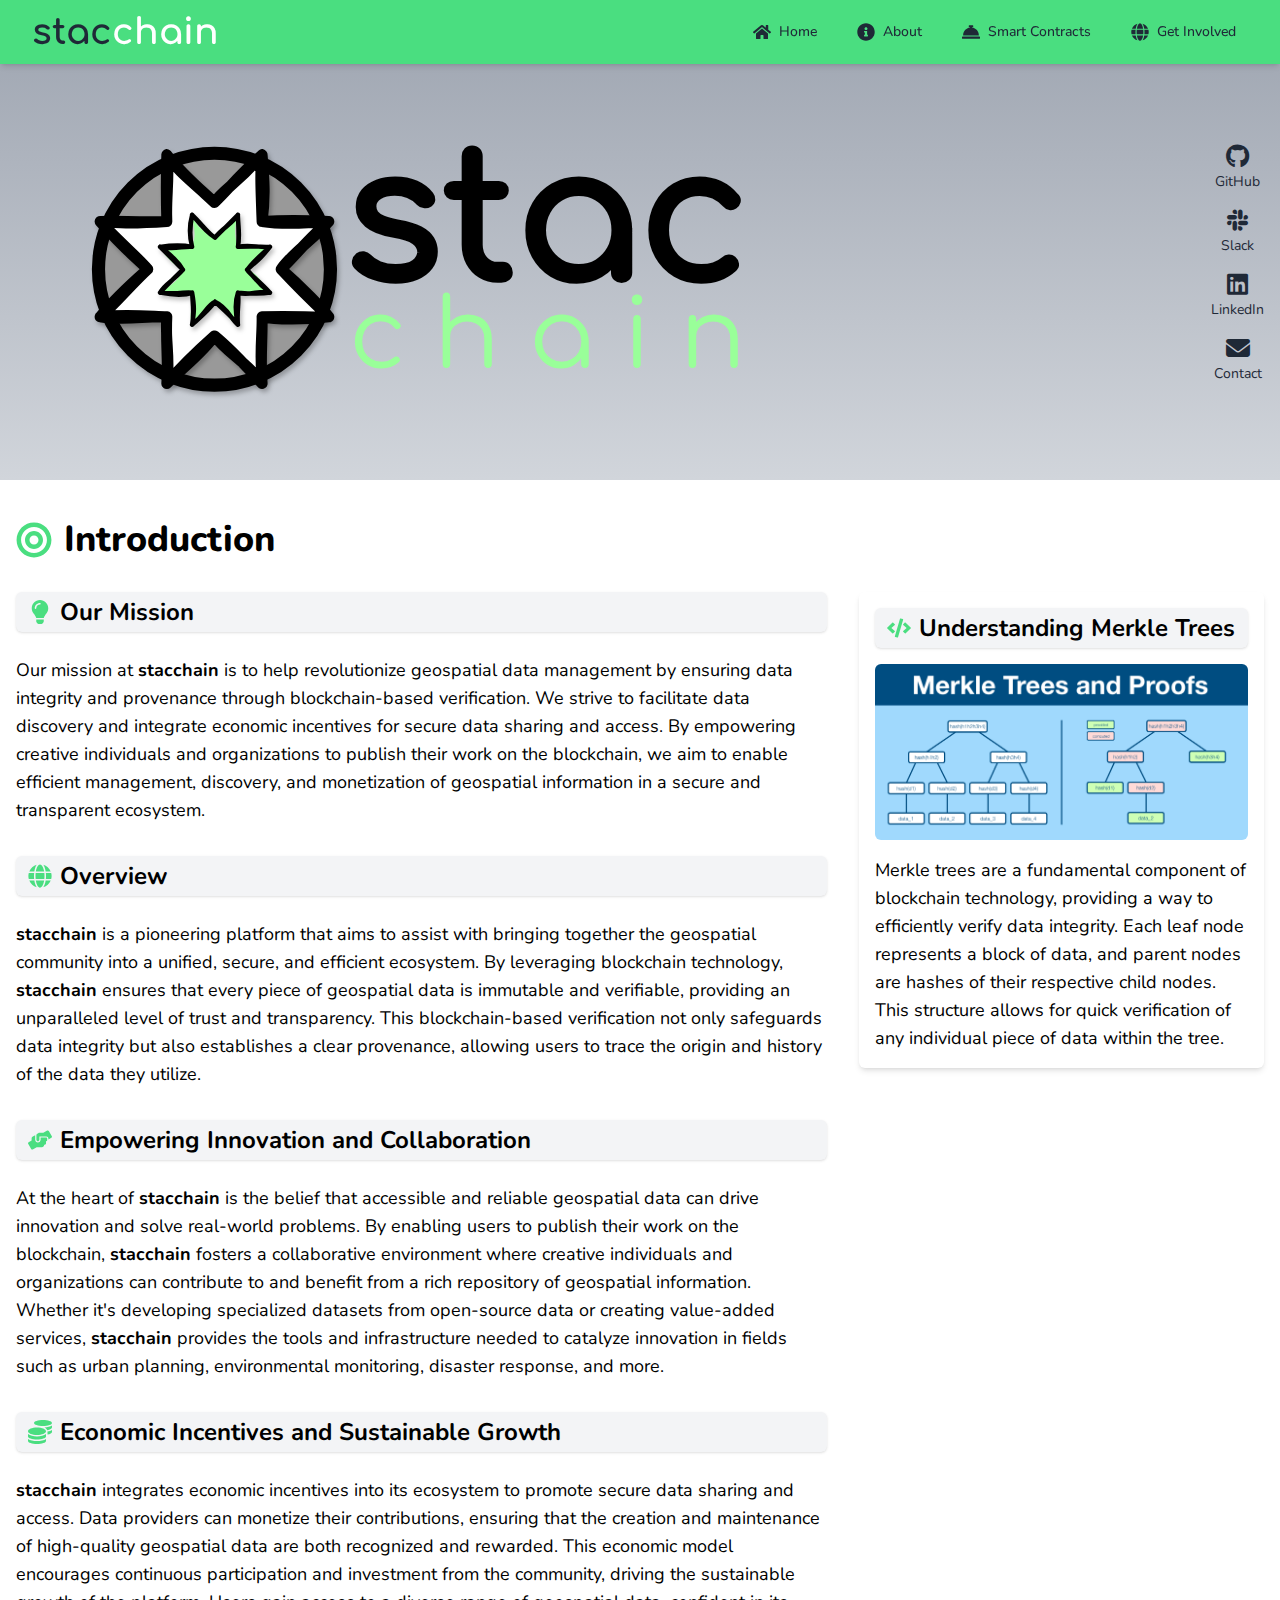
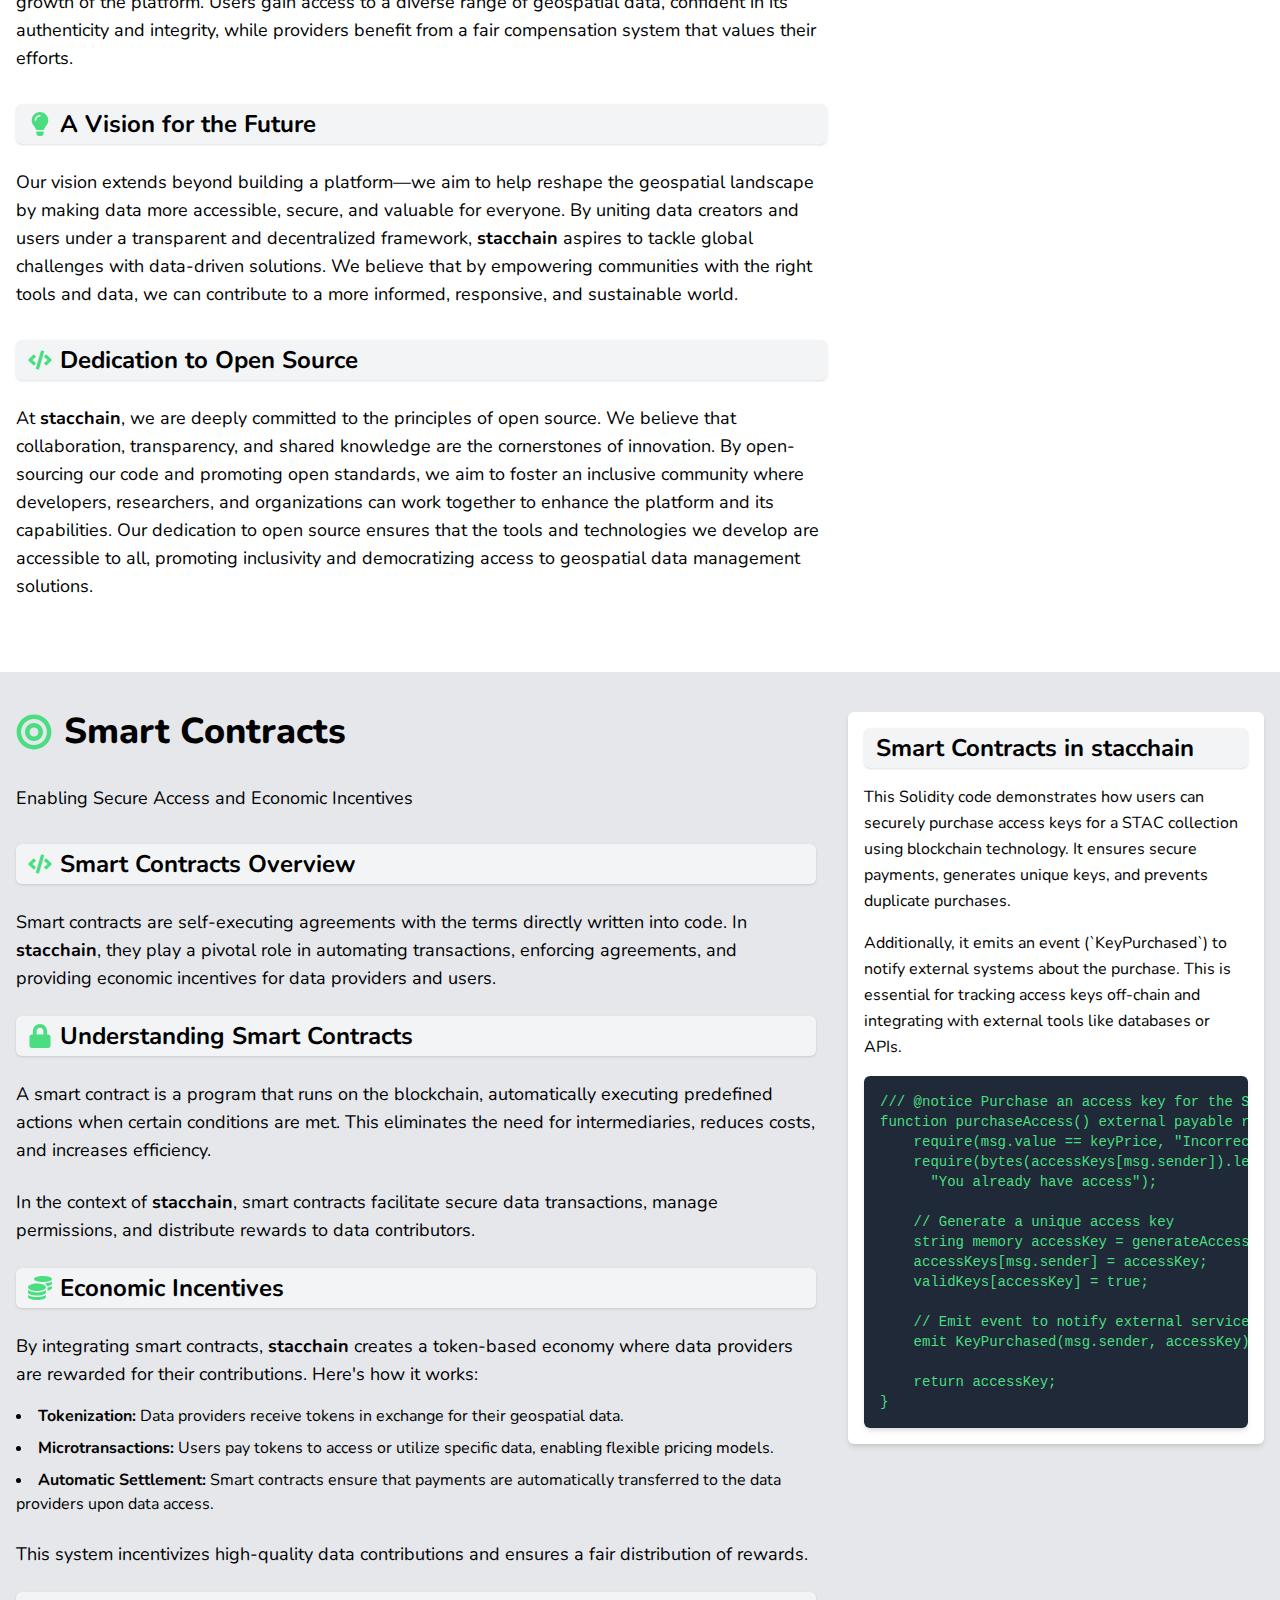
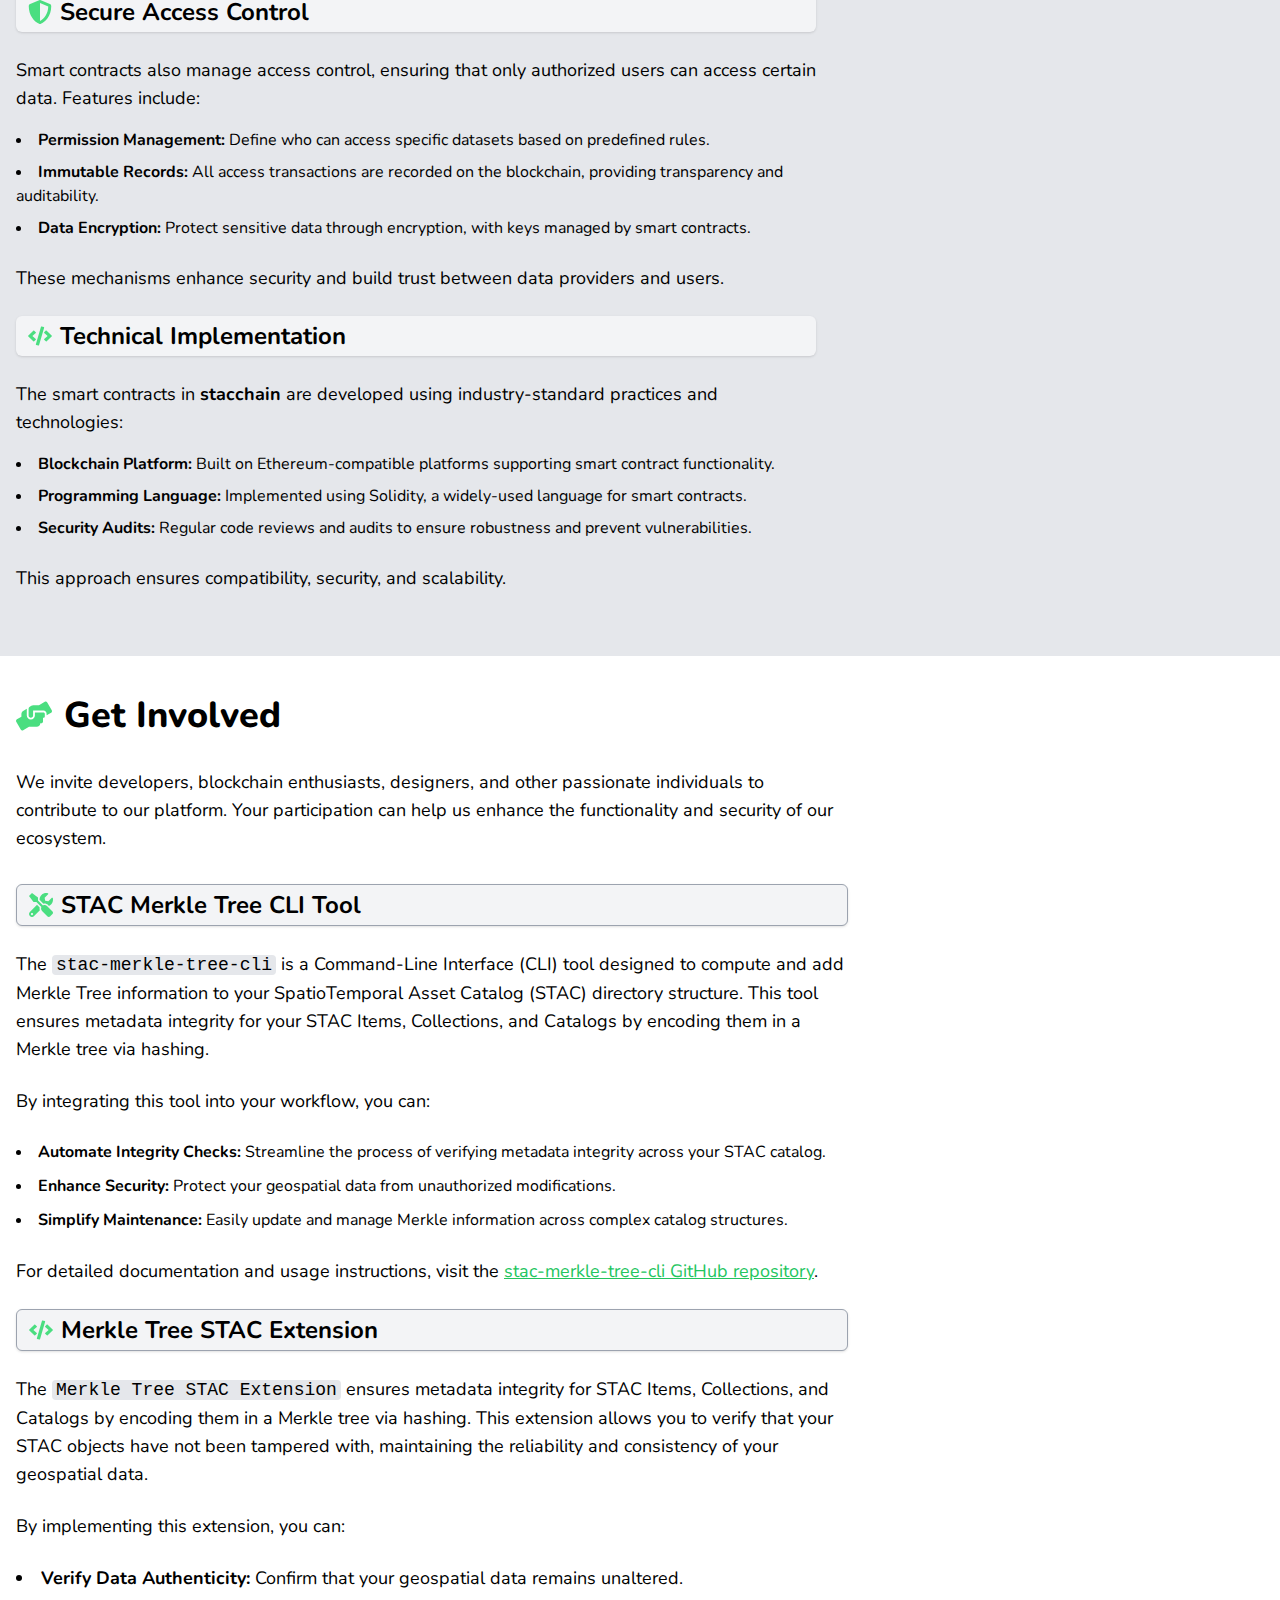
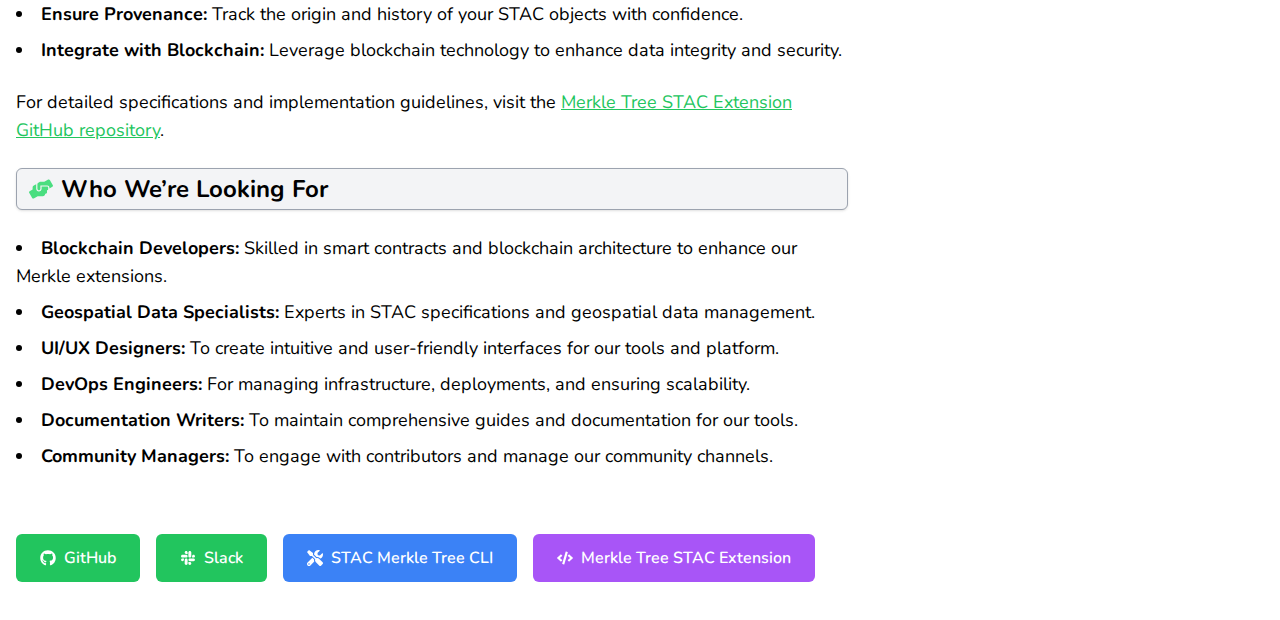
==== commit 9e64ab7c: "add explanation for code snippet" ====
--- a/index.html
+++ b/index.html
@@ -1 +1 @@
-<!doctype html><html lang="en"><head><meta charset="utf-8"/><link rel="icon" href="/favicon.ico"/><meta name="viewport" content="width=device-width,initial-scale=1"/><meta name="theme-color" content="#000000"/><meta name="description" content="Web site created using create-react-app"/><link rel="apple-touch-icon" href="/logo192.png"/><link rel="manifest" href="/manifest.json"/><title>stacchain</title><script defer="defer" src="/static/js/main.242e028c.js"></script><link href="/static/css/main.8a63aecd.css" rel="stylesheet"></head><body><noscript>You need to enable JavaScript to run this app.</noscript><div id="root"></div></body></html>+<!doctype html><html lang="en"><head><meta charset="utf-8"/><link rel="icon" href="/favicon.ico"/><meta name="viewport" content="width=device-width,initial-scale=1"/><meta name="theme-color" content="#000000"/><meta name="description" content="Web site created using create-react-app"/><link rel="apple-touch-icon" href="/logo192.png"/><link rel="manifest" href="/manifest.json"/><title>stacchain</title><script defer="defer" src="/static/js/main.a2791c67.js"></script><link href="/static/css/main.1e31cc04.css" rel="stylesheet"></head><body><noscript>You need to enable JavaScript to run this app.</noscript><div id="root"></div></body></html>--- a/static/css/main.1e31cc04.css
+++ b/static/css/main.1e31cc04.css
@@ -0,0 +1,14 @@
+@import url(https://fonts.googleapis.com/css2?family=Nunito:wght@400;700&display=swap);@import url(https://fonts.googleapis.com/css2?family=Comfortaa:wght@300;400;700&display=swap);
+/*!
+ * Font Awesome Free 6.7.1 by @fontawesome - https://fontawesome.com
+ * License - https://fontawesome.com/license/free (Icons: CC BY 4.0, Fonts: SIL OFL 1.1, Code: MIT License)
+ * Copyright 2024 Fonticons, Inc.
+ */*,::backdrop,:after,:before{--tw-border-spacing-x:0;--tw-border-spacing-y:0;--tw-translate-x:0;--tw-translate-y:0;--tw-rotate:0;--tw-skew-x:0;--tw-skew-y:0;--tw-scale-x:1;--tw-scale-y:1;--tw-pan-x: ;--tw-pan-y: ;--tw-pinch-zoom: ;--tw-scroll-snap-strictness:proximity;--tw-gradient-from-position: ;--tw-gradient-via-position: ;--tw-gradient-to-position: ;--tw-ordinal: ;--tw-slashed-zero: ;--tw-numeric-figure: ;--tw-numeric-spacing: ;--tw-numeric-fraction: ;--tw-ring-inset: ;--tw-ring-offset-width:0px;--tw-ring-offset-color:#fff;--tw-ring-color:#3b82f680;--tw-ring-offset-shadow:0 0 #0000;--tw-ring-shadow:0 0 #0000;--tw-shadow:0 0 #0000;--tw-shadow-colored:0 0 #0000;--tw-blur: ;--tw-brightness: ;--tw-contrast: ;--tw-grayscale: ;--tw-hue-rotate: ;--tw-invert: ;--tw-saturate: ;--tw-sepia: ;--tw-drop-shadow: ;--tw-backdrop-blur: ;--tw-backdrop-brightness: ;--tw-backdrop-contrast: ;--tw-backdrop-grayscale: ;--tw-backdrop-hue-rotate: ;--tw-backdrop-invert: ;--tw-backdrop-opacity: ;--tw-backdrop-saturate: ;--tw-backdrop-sepia: ;--tw-contain-size: ;--tw-contain-layout: ;--tw-contain-paint: ;--tw-contain-style: }
+/* ! tailwindcss v3.4.15 | MIT License | https://tailwindcss.com */*,:after,:before{border:0 solid #e5e7eb;box-sizing:border-box}:after,:before{--tw-content:""}:host,html{-webkit-text-size-adjust:100%;font-feature-settings:normal;-webkit-tap-highlight-color:transparent;font-family:ui-sans-serif,system-ui,sans-serif,Apple Color Emoji,Segoe UI Emoji,Segoe UI Symbol,Noto Color Emoji;font-variation-settings:normal;line-height:1.5;tab-size:4}body{line-height:inherit}hr{border-top-width:1px;color:inherit;height:0}abbr:where([title]){-webkit-text-decoration:underline dotted;text-decoration:underline dotted}h1,h2,h3,h4,h5,h6{font-size:inherit;font-weight:inherit}a{color:inherit;text-decoration:inherit}b,strong{font-weight:bolder}code,kbd,pre,samp{font-feature-settings:normal;font-family:Fira Code,monospace;font-size:1em;font-variation-settings:normal}small{font-size:80%}sub,sup{font-size:75%;line-height:0;position:relative;vertical-align:initial}sub{bottom:-.25em}sup{top:-.5em}table{border-collapse:collapse;border-color:inherit;text-indent:0}button,input,optgroup,select,textarea{font-feature-settings:inherit;color:inherit;font-family:inherit;font-size:100%;font-variation-settings:inherit;font-weight:inherit;letter-spacing:inherit;line-height:inherit;margin:0;padding:0}button,select{text-transform:none}button,input:where([type=button]),input:where([type=reset]),input:where([type=submit]){-webkit-appearance:button;background-color:initial;background-image:none}:-moz-focusring{outline:auto}:-moz-ui-invalid{box-shadow:none}progress{vertical-align:initial}::-webkit-inner-spin-button,::-webkit-outer-spin-button{height:auto}[type=search]{-webkit-appearance:textfield;outline-offset:-2px}::-webkit-search-decoration{-webkit-appearance:none}::-webkit-file-upload-button{-webkit-appearance:button;font:inherit}summary{display:list-item}blockquote,dd,dl,figure,h1,h2,h3,h4,h5,h6,hr,p,pre{margin:0}fieldset{margin:0}fieldset,legend{padding:0}menu,ol,ul{list-style:none;margin:0;padding:0}dialog{padding:0}textarea{resize:vertical}input::placeholder,textarea::placeholder{color:#9ca3af;opacity:1}[role=button],button{cursor:pointer}:disabled{cursor:default}audio,canvas,embed,iframe,img,object,svg,video{display:block;vertical-align:middle}img,video{height:auto;max-width:100%}[hidden]:where(:not([hidden=until-found])){display:none}.sr-only{clip:rect(0,0,0,0);border-width:0;height:1px;margin:-1px;overflow:hidden;padding:0;position:absolute;white-space:nowrap;width:1px}.fixed{position:fixed}.relative{position:relative}.left-0{left:0}.right-0{right:0}.top-0{top:0}.z-10{z-index:10}.z-50{z-index:50}.mx-auto{margin-left:auto;margin-right:auto}.mb-4{margin-bottom:1rem}.mb-6{margin-bottom:1.5rem}.mb-8{margin-bottom:2rem}.ml-8{margin-left:2rem}.mr-2{margin-right:.5rem}.mr-3{margin-right:.75rem}.mt-1{margin-top:.25rem}.mt-10{margin-top:2.5rem}.mt-12{margin-top:3rem}.mt-4{margin-top:1rem}.block{display:block}.inline-block{display:inline-block}.flex{display:flex}.inline-flex{display:inline-flex}.hidden{display:none}.h-16{height:4rem}.h-28{height:7rem}.h-6{height:1.5rem}.h-auto{height:auto}.w-6{width:1.5rem}.w-full{width:100%}.max-w-full{max-width:100%}.max-w-screen-xl{max-width:1280px}.flex-shrink-0{flex-shrink:0}.scale-150{--tw-scale-x:1.5;--tw-scale-y:1.5;transform:translate(var(--tw-translate-x),var(--tw-translate-y)) rotate(var(--tw-rotate)) skewX(var(--tw-skew-x)) skewY(var(--tw-skew-y)) scaleX(var(--tw-scale-x)) scaleY(var(--tw-scale-y))}.scroll-mt-16{scroll-margin-top:4rem}.list-inside{list-style-position:inside}.list-disc{list-style-type:disc}.flex-row{flex-direction:row}.flex-col{flex-direction:column}.items-center{align-items:center}.justify-center{justify-content:center}.justify-between{justify-content:space-between}.space-x-4>:not([hidden])~:not([hidden]){--tw-space-x-reverse:0;margin-left:calc(1rem*(1 - var(--tw-space-x-reverse)));margin-right:calc(1rem*var(--tw-space-x-reverse))}.space-x-6>:not([hidden])~:not([hidden]){--tw-space-x-reverse:0;margin-left:calc(1.5rem*(1 - var(--tw-space-x-reverse)));margin-right:calc(1.5rem*var(--tw-space-x-reverse))}.space-y-1>:not([hidden])~:not([hidden]){--tw-space-y-reverse:0;margin-bottom:calc(.25rem*var(--tw-space-y-reverse));margin-top:calc(.25rem*(1 - var(--tw-space-y-reverse)))}.space-y-2>:not([hidden])~:not([hidden]){--tw-space-y-reverse:0;margin-bottom:calc(.5rem*var(--tw-space-y-reverse));margin-top:calc(.5rem*(1 - var(--tw-space-y-reverse)))}.space-y-4>:not([hidden])~:not([hidden]){--tw-space-y-reverse:0;margin-bottom:calc(1rem*var(--tw-space-y-reverse));margin-top:calc(1rem*(1 - var(--tw-space-y-reverse)))}.overflow-x-auto{overflow-x:auto}.overflow-x-hidden{overflow-x:hidden}.rounded{border-radius:.25rem}.rounded-md{border-radius:.375rem}.border{border-width:1px}.border-gray-200{--tw-border-opacity:1;border-color:#e5e7eb;border-color:rgb(229 231 235/var(--tw-border-opacity,1))}.border-gray-400{--tw-border-opacity:1;border-color:#9ca3af;border-color:rgb(156 163 175/var(--tw-border-opacity,1))}.bg-blue-500{--tw-bg-opacity:1;background-color:#3b82f6;background-color:rgb(59 130 246/var(--tw-bg-opacity,1))}.bg-gray-100{--tw-bg-opacity:1;background-color:#f3f4f6;background-color:rgb(243 244 246/var(--tw-bg-opacity,1))}.bg-gray-200{--tw-bg-opacity:1;background-color:#e5e7eb;background-color:rgb(229 231 235/var(--tw-bg-opacity,1))}.bg-gray-800{--tw-bg-opacity:1;background-color:#1f2937;background-color:rgb(31 41 55/var(--tw-bg-opacity,1))}.bg-green-500{--tw-bg-opacity:1;background-color:#22c55e;background-color:rgb(34 197 94/var(--tw-bg-opacity,1))}.bg-purple-500{--tw-bg-opacity:1;background-color:#a855f7;background-color:rgb(168 85 247/var(--tw-bg-opacity,1))}.bg-white{--tw-bg-opacity:1;background-color:#fff;background-color:rgb(255 255 255/var(--tw-bg-opacity,1))}.bg-gradient-to-b{background-image:linear-gradient(to bottom,var(--tw-gradient-stops))}.from-gray-400{--tw-gradient-from:#9ca3af var(--tw-gradient-from-position);--tw-gradient-to:#9ca3af00 var(--tw-gradient-to-position);--tw-gradient-stops:var(--tw-gradient-from),var(--tw-gradient-to)}.from-green-400{--tw-gradient-from:#4ade80 var(--tw-gradient-from-position);--tw-gradient-to:#4ade8000 var(--tw-gradient-to-position);--tw-gradient-stops:var(--tw-gradient-from),var(--tw-gradient-to)}.to-gray-300{--tw-gradient-to:#d1d5db var(--tw-gradient-to-position)}.to-green-400{--tw-gradient-to:#4ade80 var(--tw-gradient-to-position)}.p-2{padding:.5rem}.p-4{padding:1rem}.p-6{padding:1.5rem}.px-1{padding-left:.25rem;padding-right:.25rem}.px-2{padding-left:.5rem;padding-right:.5rem}.px-3{padding-left:.75rem;padding-right:.75rem}.px-4{padding-left:1rem;padding-right:1rem}.px-6{padding-left:1.5rem;padding-right:1.5rem}.py-1{padding-bottom:.25rem;padding-top:.25rem}.py-10{padding-bottom:2.5rem;padding-top:2.5rem}.py-2{padding-bottom:.5rem;padding-top:.5rem}.py-24{padding-bottom:6rem;padding-top:6rem}.py-3{padding-top:.75rem}.pb-3,.py-3{padding-bottom:.75rem}.pt-2{padding-top:.5rem}.text-left{text-align:left}.font-comfortaa{font-family:Comfortaa,cursive}.font-mono{font-family:Fira Code,monospace}.text-2xl{font-size:1.5rem;line-height:2rem}.text-base{font-size:1rem;line-height:1.5rem}.text-lg{font-size:1.125rem;line-height:1.75rem}.text-sm{font-size:.875rem;line-height:1.25rem}.text-xl{font-size:1.25rem;line-height:1.75rem}.font-bold{font-weight:700}.font-extrabold{font-weight:800}.font-medium{font-weight:500}.font-semibold{font-weight:600}.leading-relaxed{line-height:1.625}.text-black{--tw-text-opacity:1;color:#000;color:rgb(0 0 0/var(--tw-text-opacity,1))}.text-gray-800{--tw-text-opacity:1;color:#1f2937;color:rgb(31 41 55/var(--tw-text-opacity,1))}.text-green-400{--tw-text-opacity:1;color:#4ade80;color:rgb(74 222 128/var(--tw-text-opacity,1))}.text-green-500{--tw-text-opacity:1;color:#22c55e;color:rgb(34 197 94/var(--tw-text-opacity,1))}.text-white{--tw-text-opacity:1;color:#fff;color:rgb(255 255 255/var(--tw-text-opacity,1))}.underline{text-decoration-line:underline}.shadow{--tw-shadow:0 1px 3px 0 #0000001a,0 1px 2px -1px #0000001a;--tw-shadow-colored:0 1px 3px 0 var(--tw-shadow-color),0 1px 2px -1px var(--tw-shadow-color)}.shadow,.shadow-md{box-shadow:0 0 #0000,0 0 #0000,var(--tw-shadow);box-shadow:var(--tw-ring-offset-shadow,0 0 #0000),var(--tw-ring-shadow,0 0 #0000),var(--tw-shadow)}.shadow-md{--tw-shadow:0 4px 6px -1px #0000001a,0 2px 4px -2px #0000001a;--tw-shadow-colored:0 4px 6px -1px var(--tw-shadow-color),0 2px 4px -2px var(--tw-shadow-color)}.transition-colors{transition-duration:.15s;transition-property:color,background-color,border-color,text-decoration-color,fill,stroke;transition-timing-function:cubic-bezier(.4,0,.2,1)}.duration-300{transition-duration:.3s}body{-webkit-font-smoothing:antialiased;-moz-osx-font-smoothing:grayscale;font-family:Nunito,serif;margin:0;overflow-x:hidden}code{font-family:source-code-pro,Menlo,Monaco,Consolas,Courier New,monospace}.hover\:bg-blue-600:hover{--tw-bg-opacity:1;background-color:#2563eb;background-color:rgb(37 99 235/var(--tw-bg-opacity,1))}.hover\:bg-gray-200:hover{--tw-bg-opacity:1;background-color:#e5e7eb;background-color:rgb(229 231 235/var(--tw-bg-opacity,1))}.hover\:bg-gray-300:hover{--tw-bg-opacity:1;background-color:#d1d5db;background-color:rgb(209 213 219/var(--tw-bg-opacity,1))}.hover\:bg-green-500:hover{--tw-bg-opacity:1;background-color:#22c55e;background-color:rgb(34 197 94/var(--tw-bg-opacity,1))}.hover\:bg-green-600:hover{--tw-bg-opacity:1;background-color:#16a34a;background-color:rgb(22 163 74/var(--tw-bg-opacity,1))}.hover\:bg-purple-600:hover{--tw-bg-opacity:1;background-color:#9333ea;background-color:rgb(147 51 234/var(--tw-bg-opacity,1))}.hover\:text-green-400:hover{--tw-text-opacity:1;color:#4ade80;color:rgb(74 222 128/var(--tw-text-opacity,1))}.hover\:text-white:hover{--tw-text-opacity:1;color:#fff;color:rgb(255 255 255/var(--tw-text-opacity,1))}.focus\:outline-none:focus{outline:2px solid #0000;outline-offset:2px}.focus\:ring-2:focus{--tw-ring-offset-shadow:var(--tw-ring-inset) 0 0 0 var(--tw-ring-offset-width) var(--tw-ring-offset-color);--tw-ring-shadow:var(--tw-ring-inset) 0 0 0 calc(2px + var(--tw-ring-offset-width)) var(--tw-ring-color);box-shadow:var(--tw-ring-offset-shadow),var(--tw-ring-shadow),0 0 #0000;box-shadow:var(--tw-ring-offset-shadow),var(--tw-ring-shadow),var(--tw-shadow,0 0 #0000)}.focus\:ring-inset:focus{--tw-ring-inset:inset}.focus\:ring-white:focus{--tw-ring-opacity:1;--tw-ring-color:rgb(255 255 255/var(--tw-ring-opacity,1))}@media (min-width:640px){.sm\:mx-0{margin-left:0;margin-right:0}.sm\:ml-24{margin-left:6rem}.sm\:mt-0{margin-top:0}.sm\:h-36{height:9rem}.sm\:scale-150{--tw-scale-x:1.5;--tw-scale-y:1.5;transform:translate(var(--tw-translate-x),var(--tw-translate-y)) rotate(var(--tw-rotate)) skewX(var(--tw-skew-x)) skewY(var(--tw-skew-y)) scaleX(var(--tw-scale-x)) scaleY(var(--tw-scale-y))}.sm\:flex-row{flex-direction:row}.sm\:items-start{align-items:flex-start}.sm\:justify-between{justify-content:space-between}.sm\:space-x-4>:not([hidden])~:not([hidden]){--tw-space-x-reverse:0;margin-left:calc(1rem*(1 - var(--tw-space-x-reverse)));margin-right:calc(1rem*var(--tw-space-x-reverse))}.sm\:space-y-0>:not([hidden])~:not([hidden]){--tw-space-y-reverse:0;margin-bottom:calc(0px*var(--tw-space-y-reverse));margin-top:calc(0px*(1 - var(--tw-space-y-reverse)))}.sm\:px-3{padding-left:.75rem;padding-right:.75rem}.sm\:px-6{padding-left:1.5rem;padding-right:1.5rem}.sm\:text-2xl{font-size:1.5rem;line-height:2rem}.sm\:text-4xl{font-size:2.25rem;line-height:2.5rem}.sm\:text-lg{font-size:1.125rem;line-height:1.75rem}}@media (min-width:768px){.md\:block{display:block}.md\:flex{display:flex}.md\:hidden{display:none}.md\:h-48{height:12rem}.md\:flex-col{flex-direction:column}.md\:space-x-0>:not([hidden])~:not([hidden]){--tw-space-x-reverse:0;margin-left:calc(0px*(1 - var(--tw-space-x-reverse)));margin-right:calc(0px*var(--tw-space-x-reverse))}.md\:space-y-4>:not([hidden])~:not([hidden]){--tw-space-y-reverse:0;margin-bottom:calc(1rem*var(--tw-space-y-reverse));margin-top:calc(1rem*(1 - var(--tw-space-y-reverse)))}}@media (min-width:1024px){.lg\:mt-0{margin-top:0}.lg\:w-1\/3{width:33.333333%}.lg\:w-2\/3{width:66.666667%}.lg\:flex-row{flex-direction:row}.lg\:space-x-8>:not([hidden])~:not([hidden]){--tw-space-x-reverse:0;margin-left:calc(2rem*(1 - var(--tw-space-x-reverse)));margin-right:calc(2rem*var(--tw-space-x-reverse))}.lg\:px-8{padding-left:2rem;padding-right:2rem}}.App{text-align:center}.App-logo{height:40vmin;pointer-events:none}@media (prefers-reduced-motion:no-preference){.App-logo{animation:App-logo-spin 20s linear infinite}}.App-header{align-items:center;background-color:#282c34;color:#fff;display:flex;flex-direction:column;font-size:calc(10px + 2vmin);justify-content:center;min-height:100vh}.App-link{color:#61dafb}
+
+/*!
+ * Font Awesome Free 6.7.1 by @fontawesome - https://fontawesome.com
+ * License - https://fontawesome.com/license/free (Icons: CC BY 4.0, Fonts: SIL OFL 1.1, Code: MIT License)
+ * Copyright 2024 Fonticons, Inc.
+ */.fa{font-family:Font Awesome\ 6 Free;font-family:var(--fa-style-family,"Font Awesome 6 Free");font-weight:900;font-weight:var(--fa-style,900)}.fa,.fa-brands,.fa-regular,.fa-solid,.fab,.far,.fas{-moz-osx-font-smoothing:grayscale;-webkit-font-smoothing:antialiased;font-feature-settings:normal;display:inline-block;display:var(--fa-display,inline-block);font-style:normal;font-variant:normal;line-height:1;text-rendering:auto}.fa-brands:before,.fa-regular:before,.fa-solid:before,.fa:before,.fab:before,.far:before,.fas:before{content:var(--fa)}.fa-classic,.fa-regular,.fa-solid,.far,.fas{font-family:Font Awesome\ 6 Free}.fa-brands,.fab{font-family:Font Awesome\ 6 Brands}.fa-1x{font-size:1em}.fa-2x{font-size:2em}.fa-3x{font-size:3em}.fa-4x{font-size:4em}.fa-5x{font-size:5em}.fa-6x{font-size:6em}.fa-7x{font-size:7em}.fa-8x{font-size:8em}.fa-9x{font-size:9em}.fa-10x{font-size:10em}.fa-2xs{font-size:.625em;line-height:.1em;vertical-align:.225em}.fa-xs{font-size:.75em;line-height:.08333em;vertical-align:.125em}.fa-sm{font-size:.875em;line-height:.07143em;vertical-align:.05357em}.fa-lg{font-size:1.25em;line-height:.05em;vertical-align:-.075em}.fa-xl{font-size:1.5em;line-height:.04167em;vertical-align:-.125em}.fa-2xl{font-size:2em;line-height:.03125em;vertical-align:-.1875em}.fa-fw{text-align:center;width:1.25em}.fa-ul{list-style-type:none;margin-left:2.5em;margin-left:var(--fa-li-margin,2.5em);padding-left:0}.fa-ul>li{position:relative}.fa-li{left:-2em;left:calc(var(--fa-li-width, 2em)*-1);line-height:inherit;position:absolute;text-align:center;width:2em;width:var(--fa-li-width,2em)}.fa-border{border:.08em solid #eee;border:var(--fa-border-width,.08em) var(--fa-border-style,solid) var(--fa-border-color,#eee);border-radius:.1em;border-radius:var(--fa-border-radius,.1em);padding:.2em .25em .15em;padding:var(--fa-border-padding,.2em .25em .15em)}.fa-pull-left{float:left;margin-right:.3em;margin-right:var(--fa-pull-margin,.3em)}.fa-pull-right{float:right;margin-left:.3em;margin-left:var(--fa-pull-margin,.3em)}.fa-beat{animation-delay:0s;animation-delay:var(--fa-animation-delay,0s);animation-direction:normal;animation-direction:var(--fa-animation-direction,normal);animation-duration:1s;animation-duration:var(--fa-animation-duration,1s);animation-iteration-count:infinite;animation-iteration-count:var(--fa-animation-iteration-count,infinite);animation-name:fa-beat;animation-timing-function:ease-in-out;animation-timing-function:var(--fa-animation-timing,ease-in-out)}.fa-bounce{animation-delay:0s;animation-delay:var(--fa-animation-delay,0s);animation-direction:normal;animation-direction:var(--fa-animation-direction,normal);animation-duration:1s;animation-duration:var(--fa-animation-duration,1s);animation-iteration-count:infinite;animation-iteration-count:var(--fa-animation-iteration-count,infinite);animation-name:fa-bounce;animation-timing-function:cubic-bezier(.28,.84,.42,1);animation-timing-function:var(--fa-animation-timing,cubic-bezier(.28,.84,.42,1))}.fa-fade{animation-iteration-count:infinite;animation-iteration-count:var(--fa-animation-iteration-count,infinite);animation-name:fa-fade;animation-timing-function:cubic-bezier(.4,0,.6,1);animation-timing-function:var(--fa-animation-timing,cubic-bezier(.4,0,.6,1))}.fa-beat-fade,.fa-fade{animation-delay:0s;animation-delay:var(--fa-animation-delay,0s);animation-direction:normal;animation-direction:var(--fa-animation-direction,normal);animation-duration:1s;animation-duration:var(--fa-animation-duration,1s)}.fa-beat-fade{animation-iteration-count:infinite;animation-iteration-count:var(--fa-animation-iteration-count,infinite);animation-name:fa-beat-fade;animation-timing-function:cubic-bezier(.4,0,.6,1);animation-timing-function:var(--fa-animation-timing,cubic-bezier(.4,0,.6,1))}.fa-flip{animation-delay:0s;animation-delay:var(--fa-animation-delay,0s);animation-direction:normal;animation-direction:var(--fa-animation-direction,normal);animation-duration:1s;animation-duration:var(--fa-animation-duration,1s);animation-iteration-count:infinite;animation-iteration-count:var(--fa-animation-iteration-count,infinite);animation-name:fa-flip;animation-timing-function:ease-in-out;animation-timing-function:var(--fa-animation-timing,ease-in-out)}.fa-shake{animation-duration:1s;animation-duration:var(--fa-animation-duration,1s);animation-iteration-count:infinite;animation-iteration-count:var(--fa-animation-iteration-count,infinite);animation-name:fa-shake;animation-timing-function:linear;animation-timing-function:var(--fa-animation-timing,linear)}.fa-shake,.fa-spin{animation-delay:0s;animation-delay:var(--fa-animation-delay,0s);animation-direction:normal;animation-direction:var(--fa-animation-direction,normal)}.fa-spin{animation-duration:2s;animation-duration:var(--fa-animation-duration,2s);animation-iteration-count:infinite;animation-iteration-count:var(--fa-animation-iteration-count,infinite);animation-name:fa-spin;animation-timing-function:linear;animation-timing-function:var(--fa-animation-timing,linear)}.fa-spin-reverse{--fa-animation-direction:reverse}.fa-pulse,.fa-spin-pulse{animation-direction:normal;animation-direction:var(--fa-animation-direction,normal);animation-duration:1s;animation-duration:var(--fa-animation-duration,1s);animation-iteration-count:infinite;animation-iteration-count:var(--fa-animation-iteration-count,infinite);animation-name:fa-spin;animation-timing-function:steps(8);animation-timing-function:var(--fa-animation-timing,steps(8))}@media (prefers-reduced-motion:reduce){.fa-beat,.fa-beat-fade,.fa-bounce,.fa-fade,.fa-flip,.fa-pulse,.fa-shake,.fa-spin,.fa-spin-pulse{animation-delay:-1ms;animation-duration:1ms;animation-iteration-count:1;transition-delay:0s;transition-duration:0s}}@keyframes fa-beat{0%,90%{transform:scale(1)}45%{transform:scale(1.25);transform:scale(var(--fa-beat-scale,1.25))}}@keyframes fa-bounce{0%{transform:scale(1) translateY(0)}10%{transform:scale(1.1,.9) translateY(0);transform:scale(var(--fa-bounce-start-scale-x,1.1),var(--fa-bounce-start-scale-y,.9)) translateY(0)}30%{transform:scale(.9,1.1) translateY(-.5em);transform:scale(var(--fa-bounce-jump-scale-x,.9),var(--fa-bounce-jump-scale-y,1.1)) translateY(var(--fa-bounce-height,-.5em))}50%{transform:scale(1.05,.95) translateY(0);transform:scale(var(--fa-bounce-land-scale-x,1.05),var(--fa-bounce-land-scale-y,.95)) translateY(0)}57%{transform:scale(1) translateY(-.125em);transform:scale(1) translateY(var(--fa-bounce-rebound,-.125em))}64%{transform:scale(1) translateY(0)}to{transform:scale(1) translateY(0)}}@keyframes fa-fade{50%{opacity:.4;opacity:var(--fa-fade-opacity,.4)}}@keyframes fa-beat-fade{0%,to{opacity:.4;opacity:var(--fa-beat-fade-opacity,.4);transform:scale(1)}50%{opacity:1;transform:scale(1.125);transform:scale(var(--fa-beat-fade-scale,1.125))}}@keyframes fa-flip{50%{transform:rotateY(-180deg);transform:rotate3d(var(--fa-flip-x,0),var(--fa-flip-y,1),var(--fa-flip-z,0),var(--fa-flip-angle,-180deg))}}@keyframes fa-shake{0%{transform:rotate(-15deg)}4%{transform:rotate(15deg)}24%,8%{transform:rotate(-18deg)}12%,28%{transform:rotate(18deg)}16%{transform:rotate(-22deg)}20%{transform:rotate(22deg)}32%{transform:rotate(-12deg)}36%{transform:rotate(12deg)}40%,to{transform:rotate(0deg)}}@keyframes fa-spin{0%{transform:rotate(0deg)}to{transform:rotate(1turn)}}.fa-rotate-90{transform:rotate(90deg)}.fa-rotate-180{transform:rotate(180deg)}.fa-rotate-270{transform:rotate(270deg)}.fa-flip-horizontal{transform:scaleX(-1)}.fa-flip-vertical{transform:scaleY(-1)}.fa-flip-both,.fa-flip-horizontal.fa-flip-vertical{transform:scale(-1)}.fa-rotate-by{transform:rotate(0);transform:rotate(var(--fa-rotate-angle,0))}.fa-stack{display:inline-block;height:2em;line-height:2em;position:relative;vertical-align:middle;width:2.5em}.fa-stack-1x,.fa-stack-2x{left:0;position:absolute;text-align:center;width:100%;z-index:auto;z-index:var(--fa-stack-z-index,auto)}.fa-stack-1x{line-height:inherit}.fa-stack-2x{font-size:2em}.fa-inverse{color:#fff;color:var(--fa-inverse,#fff)}.fa-0{--fa:"\30";--fa--fa:"\30\30"}.fa-1{--fa:"\31";--fa--fa:"\31\31"}.fa-2{--fa:"\32";--fa--fa:"\32\32"}.fa-3{--fa:"\33";--fa--fa:"\33\33"}.fa-4{--fa:"\34";--fa--fa:"\34\34"}.fa-5{--fa:"\35";--fa--fa:"\35\35"}.fa-6{--fa:"\36";--fa--fa:"\36\36"}.fa-7{--fa:"\37";--fa--fa:"\37\37"}.fa-8{--fa:"\38";--fa--fa:"\38\38"}.fa-9{--fa:"\39";--fa--fa:"\39\39"}.fa-fill-drip{--fa:"\f576";--fa--fa:"\f576\f576"}.fa-arrows-to-circle{--fa:"\e4bd";--fa--fa:"\e4bd\e4bd"}.fa-chevron-circle-right,.fa-circle-chevron-right{--fa:"\f138";--fa--fa:"\f138\f138"}.fa-at{--fa:"\40";--fa--fa:"\40\40"}.fa-trash-alt,.fa-trash-can{--fa:"\f2ed";--fa--fa:"\f2ed\f2ed"}.fa-text-height{--fa:"\f034";--fa--fa:"\f034\f034"}.fa-user-times,.fa-user-xmark{--fa:"\f235";--fa--fa:"\f235\f235"}.fa-stethoscope{--fa:"\f0f1";--fa--fa:"\f0f1\f0f1"}.fa-comment-alt,.fa-message{--fa:"\f27a";--fa--fa:"\f27a\f27a"}.fa-info{--fa:"\f129";--fa--fa:"\f129\f129"}.fa-compress-alt,.fa-down-left-and-up-right-to-center{--fa:"\f422";--fa--fa:"\f422\f422"}.fa-explosion{--fa:"\e4e9";--fa--fa:"\e4e9\e4e9"}.fa-file-alt,.fa-file-lines,.fa-file-text{--fa:"\f15c";--fa--fa:"\f15c\f15c"}.fa-wave-square{--fa:"\f83e";--fa--fa:"\f83e\f83e"}.fa-ring{--fa:"\f70b";--fa--fa:"\f70b\f70b"}.fa-building-un{--fa:"\e4d9";--fa--fa:"\e4d9\e4d9"}.fa-dice-three{--fa:"\f527";--fa--fa:"\f527\f527"}.fa-calendar-alt,.fa-calendar-days{--fa:"\f073";--fa--fa:"\f073\f073"}.fa-anchor-circle-check{--fa:"\e4aa";--fa--fa:"\e4aa\e4aa"}.fa-building-circle-arrow-right{--fa:"\e4d1";--fa--fa:"\e4d1\e4d1"}.fa-volleyball,.fa-volleyball-ball{--fa:"\f45f";--fa--fa:"\f45f\f45f"}.fa-arrows-up-to-line{--fa:"\e4c2";--fa--fa:"\e4c2\e4c2"}.fa-sort-desc,.fa-sort-down{--fa:"\f0dd";--fa--fa:"\f0dd\f0dd"}.fa-circle-minus,.fa-minus-circle{--fa:"\f056";--fa--fa:"\f056\f056"}.fa-door-open{--fa:"\f52b";--fa--fa:"\f52b\f52b"}.fa-right-from-bracket,.fa-sign-out-alt{--fa:"\f2f5";--fa--fa:"\f2f5\f2f5"}.fa-atom{--fa:"\f5d2";--fa--fa:"\f5d2\f5d2"}.fa-soap{--fa:"\e06e";--fa--fa:"\e06e\e06e"}.fa-heart-music-camera-bolt,.fa-icons{--fa:"\f86d";--fa--fa:"\f86d\f86d"}.fa-microphone-alt-slash,.fa-microphone-lines-slash{--fa:"\f539";--fa--fa:"\f539\f539"}.fa-bridge-circle-check{--fa:"\e4c9";--fa--fa:"\e4c9\e4c9"}.fa-pump-medical{--fa:"\e06a";--fa--fa:"\e06a\e06a"}.fa-fingerprint{--fa:"\f577";--fa--fa:"\f577\f577"}.fa-hand-point-right{--fa:"\f0a4";--fa--fa:"\f0a4\f0a4"}.fa-magnifying-glass-location,.fa-search-location{--fa:"\f689";--fa--fa:"\f689\f689"}.fa-forward-step,.fa-step-forward{--fa:"\f051";--fa--fa:"\f051\f051"}.fa-face-smile-beam,.fa-smile-beam{--fa:"\f5b8";--fa--fa:"\f5b8\f5b8"}.fa-flag-checkered{--fa:"\f11e";--fa--fa:"\f11e\f11e"}.fa-football,.fa-football-ball{--fa:"\f44e";--fa--fa:"\f44e\f44e"}.fa-school-circle-exclamation{--fa:"\e56c";--fa--fa:"\e56c\e56c"}.fa-crop{--fa:"\f125";--fa--fa:"\f125\f125"}.fa-angle-double-down,.fa-angles-down{--fa:"\f103";--fa--fa:"\f103\f103"}.fa-users-rectangle{--fa:"\e594";--fa--fa:"\e594\e594"}.fa-people-roof{--fa:"\e537";--fa--fa:"\e537\e537"}.fa-people-line{--fa:"\e534";--fa--fa:"\e534\e534"}.fa-beer,.fa-beer-mug-empty{--fa:"\f0fc";--fa--fa:"\f0fc\f0fc"}.fa-diagram-predecessor{--fa:"\e477";--fa--fa:"\e477\e477"}.fa-arrow-up-long,.fa-long-arrow-up{--fa:"\f176";--fa--fa:"\f176\f176"}.fa-burn,.fa-fire-flame-simple{--fa:"\f46a";--fa--fa:"\f46a\f46a"}.fa-male,.fa-person{--fa:"\f183";--fa--fa:"\f183\f183"}.fa-laptop{--fa:"\f109";--fa--fa:"\f109\f109"}.fa-file-csv{--fa:"\f6dd";--fa--fa:"\f6dd\f6dd"}.fa-menorah{--fa:"\f676";--fa--fa:"\f676\f676"}.fa-truck-plane{--fa:"\e58f";--fa--fa:"\e58f\e58f"}.fa-record-vinyl{--fa:"\f8d9";--fa--fa:"\f8d9\f8d9"}.fa-face-grin-stars,.fa-grin-stars{--fa:"\f587";--fa--fa:"\f587\f587"}.fa-bong{--fa:"\f55c";--fa--fa:"\f55c\f55c"}.fa-pastafarianism,.fa-spaghetti-monster-flying{--fa:"\f67b";--fa--fa:"\f67b\f67b"}.fa-arrow-down-up-across-line{--fa:"\e4af";--fa--fa:"\e4af\e4af"}.fa-spoon,.fa-utensil-spoon{--fa:"\f2e5";--fa--fa:"\f2e5\f2e5"}.fa-jar-wheat{--fa:"\e517";--fa--fa:"\e517\e517"}.fa-envelopes-bulk,.fa-mail-bulk{--fa:"\f674";--fa--fa:"\f674\f674"}.fa-file-circle-exclamation{--fa:"\e4eb";--fa--fa:"\e4eb\e4eb"}.fa-circle-h,.fa-hospital-symbol{--fa:"\f47e";--fa--fa:"\f47e\f47e"}.fa-pager{--fa:"\f815";--fa--fa:"\f815\f815"}.fa-address-book,.fa-contact-book{--fa:"\f2b9";--fa--fa:"\f2b9\f2b9"}.fa-strikethrough{--fa:"\f0cc";--fa--fa:"\f0cc\f0cc"}.fa-k{--fa:"\4b";--fa--fa:"\4b\4b"}.fa-landmark-flag{--fa:"\e51c";--fa--fa:"\e51c\e51c"}.fa-pencil,.fa-pencil-alt{--fa:"\f303";--fa--fa:"\f303\f303"}.fa-backward{--fa:"\f04a";--fa--fa:"\f04a\f04a"}.fa-caret-right{--fa:"\f0da";--fa--fa:"\f0da\f0da"}.fa-comments{--fa:"\f086";--fa--fa:"\f086\f086"}.fa-file-clipboard,.fa-paste{--fa:"\f0ea";--fa--fa:"\f0ea\f0ea"}.fa-code-pull-request{--fa:"\e13c";--fa--fa:"\e13c\e13c"}.fa-clipboard-list{--fa:"\f46d";--fa--fa:"\f46d\f46d"}.fa-truck-loading,.fa-truck-ramp-box{--fa:"\f4de";--fa--fa:"\f4de\f4de"}.fa-user-check{--fa:"\f4fc";--fa--fa:"\f4fc\f4fc"}.fa-vial-virus{--fa:"\e597";--fa--fa:"\e597\e597"}.fa-sheet-plastic{--fa:"\e571";--fa--fa:"\e571\e571"}.fa-blog{--fa:"\f781";--fa--fa:"\f781\f781"}.fa-user-ninja{--fa:"\f504";--fa--fa:"\f504\f504"}.fa-person-arrow-up-from-line{--fa:"\e539";--fa--fa:"\e539\e539"}.fa-scroll-torah,.fa-torah{--fa:"\f6a0";--fa--fa:"\f6a0\f6a0"}.fa-broom-ball,.fa-quidditch,.fa-quidditch-broom-ball{--fa:"\f458";--fa--fa:"\f458\f458"}.fa-toggle-off{--fa:"\f204";--fa--fa:"\f204\f204"}.fa-archive,.fa-box-archive{--fa:"\f187";--fa--fa:"\f187\f187"}.fa-person-drowning{--fa:"\e545";--fa--fa:"\e545\e545"}.fa-arrow-down-9-1,.fa-sort-numeric-desc,.fa-sort-numeric-down-alt{--fa:"\f886";--fa--fa:"\f886\f886"}.fa-face-grin-tongue-squint,.fa-grin-tongue-squint{--fa:"\f58a";--fa--fa:"\f58a\f58a"}.fa-spray-can{--fa:"\f5bd";--fa--fa:"\f5bd\f5bd"}.fa-truck-monster{--fa:"\f63b";--fa--fa:"\f63b\f63b"}.fa-w{--fa:"\57";--fa--fa:"\57\57"}.fa-earth-africa,.fa-globe-africa{--fa:"\f57c";--fa--fa:"\f57c\f57c"}.fa-rainbow{--fa:"\f75b";--fa--fa:"\f75b\f75b"}.fa-circle-notch{--fa:"\f1ce";--fa--fa:"\f1ce\f1ce"}.fa-tablet-alt,.fa-tablet-screen-button{--fa:"\f3fa";--fa--fa:"\f3fa\f3fa"}.fa-paw{--fa:"\f1b0";--fa--fa:"\f1b0\f1b0"}.fa-cloud{--fa:"\f0c2";--fa--fa:"\f0c2\f0c2"}.fa-trowel-bricks{--fa:"\e58a";--fa--fa:"\e58a\e58a"}.fa-face-flushed,.fa-flushed{--fa:"\f579";--fa--fa:"\f579\f579"}.fa-hospital-user{--fa:"\f80d";--fa--fa:"\f80d\f80d"}.fa-tent-arrow-left-right{--fa:"\e57f";--fa--fa:"\e57f\e57f"}.fa-gavel,.fa-legal{--fa:"\f0e3";--fa--fa:"\f0e3\f0e3"}.fa-binoculars{--fa:"\f1e5";--fa--fa:"\f1e5\f1e5"}.fa-microphone-slash{--fa:"\f131";--fa--fa:"\f131\f131"}.fa-box-tissue{--fa:"\e05b";--fa--fa:"\e05b\e05b"}.fa-motorcycle{--fa:"\f21c";--fa--fa:"\f21c\f21c"}.fa-bell-concierge,.fa-concierge-bell{--fa:"\f562";--fa--fa:"\f562\f562"}.fa-pen-ruler,.fa-pencil-ruler{--fa:"\f5ae";--fa--fa:"\f5ae\f5ae"}.fa-people-arrows,.fa-people-arrows-left-right{--fa:"\e068";--fa--fa:"\e068\e068"}.fa-mars-and-venus-burst{--fa:"\e523";--fa--fa:"\e523\e523"}.fa-caret-square-right,.fa-square-caret-right{--fa:"\f152";--fa--fa:"\f152\f152"}.fa-cut,.fa-scissors{--fa:"\f0c4";--fa--fa:"\f0c4\f0c4"}.fa-sun-plant-wilt{--fa:"\e57a";--fa--fa:"\e57a\e57a"}.fa-toilets-portable{--fa:"\e584";--fa--fa:"\e584\e584"}.fa-hockey-puck{--fa:"\f453";--fa--fa:"\f453\f453"}.fa-table{--fa:"\f0ce";--fa--fa:"\f0ce\f0ce"}.fa-magnifying-glass-arrow-right{--fa:"\e521";--fa--fa:"\e521\e521"}.fa-digital-tachograph,.fa-tachograph-digital{--fa:"\f566";--fa--fa:"\f566\f566"}.fa-users-slash{--fa:"\e073";--fa--fa:"\e073\e073"}.fa-clover{--fa:"\e139";--fa--fa:"\e139\e139"}.fa-mail-reply,.fa-reply{--fa:"\f3e5";--fa--fa:"\f3e5\f3e5"}.fa-star-and-crescent{--fa:"\f699";--fa--fa:"\f699\f699"}.fa-house-fire{--fa:"\e50c";--fa--fa:"\e50c\e50c"}.fa-minus-square,.fa-square-minus{--fa:"\f146";--fa--fa:"\f146\f146"}.fa-helicopter{--fa:"\f533";--fa--fa:"\f533\f533"}.fa-compass{--fa:"\f14e";--fa--fa:"\f14e\f14e"}.fa-caret-square-down,.fa-square-caret-down{--fa:"\f150";--fa--fa:"\f150\f150"}.fa-file-circle-question{--fa:"\e4ef";--fa--fa:"\e4ef\e4ef"}.fa-laptop-code{--fa:"\f5fc";--fa--fa:"\f5fc\f5fc"}.fa-swatchbook{--fa:"\f5c3";--fa--fa:"\f5c3\f5c3"}.fa-prescription-bottle{--fa:"\f485";--fa--fa:"\f485\f485"}.fa-bars,.fa-navicon{--fa:"\f0c9";--fa--fa:"\f0c9\f0c9"}.fa-people-group{--fa:"\e533";--fa--fa:"\e533\e533"}.fa-hourglass-3,.fa-hourglass-end{--fa:"\f253";--fa--fa:"\f253\f253"}.fa-heart-broken,.fa-heart-crack{--fa:"\f7a9";--fa--fa:"\f7a9\f7a9"}.fa-external-link-square-alt,.fa-square-up-right{--fa:"\f360";--fa--fa:"\f360\f360"}.fa-face-kiss-beam,.fa-kiss-beam{--fa:"\f597";--fa--fa:"\f597\f597"}.fa-film{--fa:"\f008";--fa--fa:"\f008\f008"}.fa-ruler-horizontal{--fa:"\f547";--fa--fa:"\f547\f547"}.fa-people-robbery{--fa:"\e536";--fa--fa:"\e536\e536"}.fa-lightbulb{--fa:"\f0eb";--fa--fa:"\f0eb\f0eb"}.fa-caret-left{--fa:"\f0d9";--fa--fa:"\f0d9\f0d9"}.fa-circle-exclamation,.fa-exclamation-circle{--fa:"\f06a";--fa--fa:"\f06a\f06a"}.fa-school-circle-xmark{--fa:"\e56d";--fa--fa:"\e56d\e56d"}.fa-arrow-right-from-bracket,.fa-sign-out{--fa:"\f08b";--fa--fa:"\f08b\f08b"}.fa-chevron-circle-down,.fa-circle-chevron-down{--fa:"\f13a";--fa--fa:"\f13a\f13a"}.fa-unlock-alt,.fa-unlock-keyhole{--fa:"\f13e";--fa--fa:"\f13e\f13e"}.fa-cloud-showers-heavy{--fa:"\f740";--fa--fa:"\f740\f740"}.fa-headphones-alt,.fa-headphones-simple{--fa:"\f58f";--fa--fa:"\f58f\f58f"}.fa-sitemap{--fa:"\f0e8";--fa--fa:"\f0e8\f0e8"}.fa-circle-dollar-to-slot,.fa-donate{--fa:"\f4b9";--fa--fa:"\f4b9\f4b9"}.fa-memory{--fa:"\f538";--fa--fa:"\f538\f538"}.fa-road-spikes{--fa:"\e568";--fa--fa:"\e568\e568"}.fa-fire-burner{--fa:"\e4f1";--fa--fa:"\e4f1\e4f1"}.fa-flag{--fa:"\f024";--fa--fa:"\f024\f024"}.fa-hanukiah{--fa:"\f6e6";--fa--fa:"\f6e6\f6e6"}.fa-feather{--fa:"\f52d";--fa--fa:"\f52d\f52d"}.fa-volume-down,.fa-volume-low{--fa:"\f027";--fa--fa:"\f027\f027"}.fa-comment-slash{--fa:"\f4b3";--fa--fa:"\f4b3\f4b3"}.fa-cloud-sun-rain{--fa:"\f743";--fa--fa:"\f743\f743"}.fa-compress{--fa:"\f066";--fa--fa:"\f066\f066"}.fa-wheat-alt,.fa-wheat-awn{--fa:"\e2cd";--fa--fa:"\e2cd\e2cd"}.fa-ankh{--fa:"\f644";--fa--fa:"\f644\f644"}.fa-hands-holding-child{--fa:"\e4fa";--fa--fa:"\e4fa\e4fa"}.fa-asterisk{--fa:"\2a";--fa--fa:"\2a\2a"}.fa-check-square,.fa-square-check{--fa:"\f14a";--fa--fa:"\f14a\f14a"}.fa-peseta-sign{--fa:"\e221";--fa--fa:"\e221\e221"}.fa-header,.fa-heading{--fa:"\f1dc";--fa--fa:"\f1dc\f1dc"}.fa-ghost{--fa:"\f6e2";--fa--fa:"\f6e2\f6e2"}.fa-list,.fa-list-squares{--fa:"\f03a";--fa--fa:"\f03a\f03a"}.fa-phone-square-alt,.fa-square-phone-flip{--fa:"\f87b";--fa--fa:"\f87b\f87b"}.fa-cart-plus{--fa:"\f217";--fa--fa:"\f217\f217"}.fa-gamepad{--fa:"\f11b";--fa--fa:"\f11b\f11b"}.fa-circle-dot,.fa-dot-circle{--fa:"\f192";--fa--fa:"\f192\f192"}.fa-dizzy,.fa-face-dizzy{--fa:"\f567";--fa--fa:"\f567\f567"}.fa-egg{--fa:"\f7fb";--fa--fa:"\f7fb\f7fb"}.fa-house-medical-circle-xmark{--fa:"\e513";--fa--fa:"\e513\e513"}.fa-campground{--fa:"\f6bb";--fa--fa:"\f6bb\f6bb"}.fa-folder-plus{--fa:"\f65e";--fa--fa:"\f65e\f65e"}.fa-futbol,.fa-futbol-ball,.fa-soccer-ball{--fa:"\f1e3";--fa--fa:"\f1e3\f1e3"}.fa-paint-brush,.fa-paintbrush{--fa:"\f1fc";--fa--fa:"\f1fc\f1fc"}.fa-lock{--fa:"\f023";--fa--fa:"\f023\f023"}.fa-gas-pump{--fa:"\f52f";--fa--fa:"\f52f\f52f"}.fa-hot-tub,.fa-hot-tub-person{--fa:"\f593";--fa--fa:"\f593\f593"}.fa-map-location,.fa-map-marked{--fa:"\f59f";--fa--fa:"\f59f\f59f"}.fa-house-flood-water{--fa:"\e50e";--fa--fa:"\e50e\e50e"}.fa-tree{--fa:"\f1bb";--fa--fa:"\f1bb\f1bb"}.fa-bridge-lock{--fa:"\e4cc";--fa--fa:"\e4cc\e4cc"}.fa-sack-dollar{--fa:"\f81d";--fa--fa:"\f81d\f81d"}.fa-edit,.fa-pen-to-square{--fa:"\f044";--fa--fa:"\f044\f044"}.fa-car-side{--fa:"\f5e4";--fa--fa:"\f5e4\f5e4"}.fa-share-alt,.fa-share-nodes{--fa:"\f1e0";--fa--fa:"\f1e0\f1e0"}.fa-heart-circle-minus{--fa:"\e4ff";--fa--fa:"\e4ff\e4ff"}.fa-hourglass-2,.fa-hourglass-half{--fa:"\f252";--fa--fa:"\f252\f252"}.fa-microscope{--fa:"\f610";--fa--fa:"\f610\f610"}.fa-sink{--fa:"\e06d";--fa--fa:"\e06d\e06d"}.fa-bag-shopping,.fa-shopping-bag{--fa:"\f290";--fa--fa:"\f290\f290"}.fa-arrow-down-z-a,.fa-sort-alpha-desc,.fa-sort-alpha-down-alt{--fa:"\f881";--fa--fa:"\f881\f881"}.fa-mitten{--fa:"\f7b5";--fa--fa:"\f7b5\f7b5"}.fa-person-rays{--fa:"\e54d";--fa--fa:"\e54d\e54d"}.fa-users{--fa:"\f0c0";--fa--fa:"\f0c0\f0c0"}.fa-eye-slash{--fa:"\f070";--fa--fa:"\f070\f070"}.fa-flask-vial{--fa:"\e4f3";--fa--fa:"\e4f3\e4f3"}.fa-hand,.fa-hand-paper{--fa:"\f256";--fa--fa:"\f256\f256"}.fa-om{--fa:"\f679";--fa--fa:"\f679\f679"}.fa-worm{--fa:"\e599";--fa--fa:"\e599\e599"}.fa-house-circle-xmark{--fa:"\e50b";--fa--fa:"\e50b\e50b"}.fa-plug{--fa:"\f1e6";--fa--fa:"\f1e6\f1e6"}.fa-chevron-up{--fa:"\f077";--fa--fa:"\f077\f077"}.fa-hand-spock{--fa:"\f259";--fa--fa:"\f259\f259"}.fa-stopwatch{--fa:"\f2f2";--fa--fa:"\f2f2\f2f2"}.fa-face-kiss,.fa-kiss{--fa:"\f596";--fa--fa:"\f596\f596"}.fa-bridge-circle-xmark{--fa:"\e4cb";--fa--fa:"\e4cb\e4cb"}.fa-face-grin-tongue,.fa-grin-tongue{--fa:"\f589";--fa--fa:"\f589\f589"}.fa-chess-bishop{--fa:"\f43a";--fa--fa:"\f43a\f43a"}.fa-face-grin-wink,.fa-grin-wink{--fa:"\f58c";--fa--fa:"\f58c\f58c"}.fa-deaf,.fa-deafness,.fa-ear-deaf,.fa-hard-of-hearing{--fa:"\f2a4";--fa--fa:"\f2a4\f2a4"}.fa-road-circle-check{--fa:"\e564";--fa--fa:"\e564\e564"}.fa-dice-five{--fa:"\f523";--fa--fa:"\f523\f523"}.fa-rss-square,.fa-square-rss{--fa:"\f143";--fa--fa:"\f143\f143"}.fa-land-mine-on{--fa:"\e51b";--fa--fa:"\e51b\e51b"}.fa-i-cursor{--fa:"\f246";--fa--fa:"\f246\f246"}.fa-stamp{--fa:"\f5bf";--fa--fa:"\f5bf\f5bf"}.fa-stairs{--fa:"\e289";--fa--fa:"\e289\e289"}.fa-i{--fa:"\49";--fa--fa:"\49\49"}.fa-hryvnia,.fa-hryvnia-sign{--fa:"\f6f2";--fa--fa:"\f6f2\f6f2"}.fa-pills{--fa:"\f484";--fa--fa:"\f484\f484"}.fa-face-grin-wide,.fa-grin-alt{--fa:"\f581";--fa--fa:"\f581\f581"}.fa-tooth{--fa:"\f5c9";--fa--fa:"\f5c9\f5c9"}.fa-v{--fa:"\56";--fa--fa:"\56\56"}.fa-bangladeshi-taka-sign{--fa:"\e2e6";--fa--fa:"\e2e6\e2e6"}.fa-bicycle{--fa:"\f206";--fa--fa:"\f206\f206"}.fa-rod-asclepius,.fa-rod-snake,.fa-staff-aesculapius,.fa-staff-snake{--fa:"\e579";--fa--fa:"\e579\e579"}.fa-head-side-cough-slash{--fa:"\e062";--fa--fa:"\e062\e062"}.fa-ambulance,.fa-truck-medical{--fa:"\f0f9";--fa--fa:"\f0f9\f0f9"}.fa-wheat-awn-circle-exclamation{--fa:"\e598";--fa--fa:"\e598\e598"}.fa-snowman{--fa:"\f7d0";--fa--fa:"\f7d0\f7d0"}.fa-mortar-pestle{--fa:"\f5a7";--fa--fa:"\f5a7\f5a7"}.fa-road-barrier{--fa:"\e562";--fa--fa:"\e562\e562"}.fa-school{--fa:"\f549";--fa--fa:"\f549\f549"}.fa-igloo{--fa:"\f7ae";--fa--fa:"\f7ae\f7ae"}.fa-joint{--fa:"\f595";--fa--fa:"\f595\f595"}.fa-angle-right{--fa:"\f105";--fa--fa:"\f105\f105"}.fa-horse{--fa:"\f6f0";--fa--fa:"\f6f0\f6f0"}.fa-q{--fa:"\51";--fa--fa:"\51\51"}.fa-g{--fa:"\47";--fa--fa:"\47\47"}.fa-notes-medical{--fa:"\f481";--fa--fa:"\f481\f481"}.fa-temperature-2,.fa-temperature-half,.fa-thermometer-2,.fa-thermometer-half{--fa:"\f2c9";--fa--fa:"\f2c9\f2c9"}.fa-dong-sign{--fa:"\e169";--fa--fa:"\e169\e169"}.fa-capsules{--fa:"\f46b";--fa--fa:"\f46b\f46b"}.fa-poo-bolt,.fa-poo-storm{--fa:"\f75a";--fa--fa:"\f75a\f75a"}.fa-face-frown-open,.fa-frown-open{--fa:"\f57a";--fa--fa:"\f57a\f57a"}.fa-hand-point-up{--fa:"\f0a6";--fa--fa:"\f0a6\f0a6"}.fa-money-bill{--fa:"\f0d6";--fa--fa:"\f0d6\f0d6"}.fa-bookmark{--fa:"\f02e";--fa--fa:"\f02e\f02e"}.fa-align-justify{--fa:"\f039";--fa--fa:"\f039\f039"}.fa-umbrella-beach{--fa:"\f5ca";--fa--fa:"\f5ca\f5ca"}.fa-helmet-un{--fa:"\e503";--fa--fa:"\e503\e503"}.fa-bullseye{--fa:"\f140";--fa--fa:"\f140\f140"}.fa-bacon{--fa:"\f7e5";--fa--fa:"\f7e5\f7e5"}.fa-hand-point-down{--fa:"\f0a7";--fa--fa:"\f0a7\f0a7"}.fa-arrow-up-from-bracket{--fa:"\e09a";--fa--fa:"\e09a\e09a"}.fa-folder,.fa-folder-blank{--fa:"\f07b";--fa--fa:"\f07b\f07b"}.fa-file-medical-alt,.fa-file-waveform{--fa:"\f478";--fa--fa:"\f478\f478"}.fa-radiation{--fa:"\f7b9";--fa--fa:"\f7b9\f7b9"}.fa-chart-simple{--fa:"\e473";--fa--fa:"\e473\e473"}.fa-mars-stroke{--fa:"\f229";--fa--fa:"\f229\f229"}.fa-vial{--fa:"\f492";--fa--fa:"\f492\f492"}.fa-dashboard,.fa-gauge,.fa-gauge-med,.fa-tachometer-alt-average{--fa:"\f624";--fa--fa:"\f624\f624"}.fa-magic-wand-sparkles,.fa-wand-magic-sparkles{--fa:"\e2ca";--fa--fa:"\e2ca\e2ca"}.fa-e{--fa:"\45";--fa--fa:"\45\45"}.fa-pen-alt,.fa-pen-clip{--fa:"\f305";--fa--fa:"\f305\f305"}.fa-bridge-circle-exclamation{--fa:"\e4ca";--fa--fa:"\e4ca\e4ca"}.fa-user{--fa:"\f007";--fa--fa:"\f007\f007"}.fa-school-circle-check{--fa:"\e56b";--fa--fa:"\e56b\e56b"}.fa-dumpster{--fa:"\f793";--fa--fa:"\f793\f793"}.fa-shuttle-van,.fa-van-shuttle{--fa:"\f5b6";--fa--fa:"\f5b6\f5b6"}.fa-building-user{--fa:"\e4da";--fa--fa:"\e4da\e4da"}.fa-caret-square-left,.fa-square-caret-left{--fa:"\f191";--fa--fa:"\f191\f191"}.fa-highlighter{--fa:"\f591";--fa--fa:"\f591\f591"}.fa-key{--fa:"\f084";--fa--fa:"\f084\f084"}.fa-bullhorn{--fa:"\f0a1";--fa--fa:"\f0a1\f0a1"}.fa-globe{--fa:"\f0ac";--fa--fa:"\f0ac\f0ac"}.fa-synagogue{--fa:"\f69b";--fa--fa:"\f69b\f69b"}.fa-person-half-dress{--fa:"\e548";--fa--fa:"\e548\e548"}.fa-road-bridge{--fa:"\e563";--fa--fa:"\e563\e563"}.fa-location-arrow{--fa:"\f124";--fa--fa:"\f124\f124"}.fa-c{--fa:"\43";--fa--fa:"\43\43"}.fa-tablet-button{--fa:"\f10a";--fa--fa:"\f10a\f10a"}.fa-building-lock{--fa:"\e4d6";--fa--fa:"\e4d6\e4d6"}.fa-pizza-slice{--fa:"\f818";--fa--fa:"\f818\f818"}.fa-money-bill-wave{--fa:"\f53a";--fa--fa:"\f53a\f53a"}.fa-area-chart,.fa-chart-area{--fa:"\f1fe";--fa--fa:"\f1fe\f1fe"}.fa-house-flag{--fa:"\e50d";--fa--fa:"\e50d\e50d"}.fa-person-circle-minus{--fa:"\e540";--fa--fa:"\e540\e540"}.fa-ban,.fa-cancel{--fa:"\f05e";--fa--fa:"\f05e\f05e"}.fa-camera-rotate{--fa:"\e0d8";--fa--fa:"\e0d8\e0d8"}.fa-air-freshener,.fa-spray-can-sparkles{--fa:"\f5d0";--fa--fa:"\f5d0\f5d0"}.fa-star{--fa:"\f005";--fa--fa:"\f005\f005"}.fa-repeat{--fa:"\f363";--fa--fa:"\f363\f363"}.fa-cross{--fa:"\f654";--fa--fa:"\f654\f654"}.fa-box{--fa:"\f466";--fa--fa:"\f466\f466"}.fa-venus-mars{--fa:"\f228";--fa--fa:"\f228\f228"}.fa-arrow-pointer,.fa-mouse-pointer{--fa:"\f245";--fa--fa:"\f245\f245"}.fa-expand-arrows-alt,.fa-maximize{--fa:"\f31e";--fa--fa:"\f31e\f31e"}.fa-charging-station{--fa:"\f5e7";--fa--fa:"\f5e7\f5e7"}.fa-shapes,.fa-triangle-circle-square{--fa:"\f61f";--fa--fa:"\f61f\f61f"}.fa-random,.fa-shuffle{--fa:"\f074";--fa--fa:"\f074\f074"}.fa-person-running,.fa-running{--fa:"\f70c";--fa--fa:"\f70c\f70c"}.fa-mobile-retro{--fa:"\e527";--fa--fa:"\e527\e527"}.fa-grip-lines-vertical{--fa:"\f7a5";--fa--fa:"\f7a5\f7a5"}.fa-spider{--fa:"\f717";--fa--fa:"\f717\f717"}.fa-hands-bound{--fa:"\e4f9";--fa--fa:"\e4f9\e4f9"}.fa-file-invoice-dollar{--fa:"\f571";--fa--fa:"\f571\f571"}.fa-plane-circle-exclamation{--fa:"\e556";--fa--fa:"\e556\e556"}.fa-x-ray{--fa:"\f497";--fa--fa:"\f497\f497"}.fa-spell-check{--fa:"\f891";--fa--fa:"\f891\f891"}.fa-slash{--fa:"\f715";--fa--fa:"\f715\f715"}.fa-computer-mouse,.fa-mouse{--fa:"\f8cc";--fa--fa:"\f8cc\f8cc"}.fa-arrow-right-to-bracket,.fa-sign-in{--fa:"\f090";--fa--fa:"\f090\f090"}.fa-shop-slash,.fa-store-alt-slash{--fa:"\e070";--fa--fa:"\e070\e070"}.fa-server{--fa:"\f233";--fa--fa:"\f233\f233"}.fa-virus-covid-slash{--fa:"\e4a9";--fa--fa:"\e4a9\e4a9"}.fa-shop-lock{--fa:"\e4a5";--fa--fa:"\e4a5\e4a5"}.fa-hourglass-1,.fa-hourglass-start{--fa:"\f251";--fa--fa:"\f251\f251"}.fa-blender-phone{--fa:"\f6b6";--fa--fa:"\f6b6\f6b6"}.fa-building-wheat{--fa:"\e4db";--fa--fa:"\e4db\e4db"}.fa-person-breastfeeding{--fa:"\e53a";--fa--fa:"\e53a\e53a"}.fa-right-to-bracket,.fa-sign-in-alt{--fa:"\f2f6";--fa--fa:"\f2f6\f2f6"}.fa-venus{--fa:"\f221";--fa--fa:"\f221\f221"}.fa-passport{--fa:"\f5ab";--fa--fa:"\f5ab\f5ab"}.fa-thumb-tack-slash,.fa-thumbtack-slash{--fa:"\e68f";--fa--fa:"\e68f\e68f"}.fa-heart-pulse,.fa-heartbeat{--fa:"\f21e";--fa--fa:"\f21e\f21e"}.fa-people-carry,.fa-people-carry-box{--fa:"\f4ce";--fa--fa:"\f4ce\f4ce"}.fa-temperature-high{--fa:"\f769";--fa--fa:"\f769\f769"}.fa-microchip{--fa:"\f2db";--fa--fa:"\f2db\f2db"}.fa-crown{--fa:"\f521";--fa--fa:"\f521\f521"}.fa-weight-hanging{--fa:"\f5cd";--fa--fa:"\f5cd\f5cd"}.fa-xmarks-lines{--fa:"\e59a";--fa--fa:"\e59a\e59a"}.fa-file-prescription{--fa:"\f572";--fa--fa:"\f572\f572"}.fa-weight,.fa-weight-scale{--fa:"\f496";--fa--fa:"\f496\f496"}.fa-user-friends,.fa-user-group{--fa:"\f500";--fa--fa:"\f500\f500"}.fa-arrow-up-a-z,.fa-sort-alpha-up{--fa:"\f15e";--fa--fa:"\f15e\f15e"}.fa-chess-knight{--fa:"\f441";--fa--fa:"\f441\f441"}.fa-face-laugh-squint,.fa-laugh-squint{--fa:"\f59b";--fa--fa:"\f59b\f59b"}.fa-wheelchair{--fa:"\f193";--fa--fa:"\f193\f193"}.fa-arrow-circle-up,.fa-circle-arrow-up{--fa:"\f0aa";--fa--fa:"\f0aa\f0aa"}.fa-toggle-on{--fa:"\f205";--fa--fa:"\f205\f205"}.fa-person-walking,.fa-walking{--fa:"\f554";--fa--fa:"\f554\f554"}.fa-l{--fa:"\4c";--fa--fa:"\4c\4c"}.fa-fire{--fa:"\f06d";--fa--fa:"\f06d\f06d"}.fa-bed-pulse,.fa-procedures{--fa:"\f487";--fa--fa:"\f487\f487"}.fa-shuttle-space,.fa-space-shuttle{--fa:"\f197";--fa--fa:"\f197\f197"}.fa-face-laugh,.fa-laugh{--fa:"\f599";--fa--fa:"\f599\f599"}.fa-folder-open{--fa:"\f07c";--fa--fa:"\f07c\f07c"}.fa-heart-circle-plus{--fa:"\e500";--fa--fa:"\e500\e500"}.fa-code-fork{--fa:"\e13b";--fa--fa:"\e13b\e13b"}.fa-city{--fa:"\f64f";--fa--fa:"\f64f\f64f"}.fa-microphone-alt,.fa-microphone-lines{--fa:"\f3c9";--fa--fa:"\f3c9\f3c9"}.fa-pepper-hot{--fa:"\f816";--fa--fa:"\f816\f816"}.fa-unlock{--fa:"\f09c";--fa--fa:"\f09c\f09c"}.fa-colon-sign{--fa:"\e140";--fa--fa:"\e140\e140"}.fa-headset{--fa:"\f590";--fa--fa:"\f590\f590"}.fa-store-slash{--fa:"\e071";--fa--fa:"\e071\e071"}.fa-road-circle-xmark{--fa:"\e566";--fa--fa:"\e566\e566"}.fa-user-minus{--fa:"\f503";--fa--fa:"\f503\f503"}.fa-mars-stroke-up,.fa-mars-stroke-v{--fa:"\f22a";--fa--fa:"\f22a\f22a"}.fa-champagne-glasses,.fa-glass-cheers{--fa:"\f79f";--fa--fa:"\f79f\f79f"}.fa-clipboard{--fa:"\f328";--fa--fa:"\f328\f328"}.fa-house-circle-exclamation{--fa:"\e50a";--fa--fa:"\e50a\e50a"}.fa-file-arrow-up,.fa-file-upload{--fa:"\f574";--fa--fa:"\f574\f574"}.fa-wifi,.fa-wifi-3,.fa-wifi-strong{--fa:"\f1eb";--fa--fa:"\f1eb\f1eb"}.fa-bath,.fa-bathtub{--fa:"\f2cd";--fa--fa:"\f2cd\f2cd"}.fa-underline{--fa:"\f0cd";--fa--fa:"\f0cd\f0cd"}.fa-user-edit,.fa-user-pen{--fa:"\f4ff";--fa--fa:"\f4ff\f4ff"}.fa-signature{--fa:"\f5b7";--fa--fa:"\f5b7\f5b7"}.fa-stroopwafel{--fa:"\f551";--fa--fa:"\f551\f551"}.fa-bold{--fa:"\f032";--fa--fa:"\f032\f032"}.fa-anchor-lock{--fa:"\e4ad";--fa--fa:"\e4ad\e4ad"}.fa-building-ngo{--fa:"\e4d7";--fa--fa:"\e4d7\e4d7"}.fa-manat-sign{--fa:"\e1d5";--fa--fa:"\e1d5\e1d5"}.fa-not-equal{--fa:"\f53e";--fa--fa:"\f53e\f53e"}.fa-border-style,.fa-border-top-left{--fa:"\f853";--fa--fa:"\f853\f853"}.fa-map-location-dot,.fa-map-marked-alt{--fa:"\f5a0";--fa--fa:"\f5a0\f5a0"}.fa-jedi{--fa:"\f669";--fa--fa:"\f669\f669"}.fa-poll,.fa-square-poll-vertical{--fa:"\f681";--fa--fa:"\f681\f681"}.fa-mug-hot{--fa:"\f7b6";--fa--fa:"\f7b6\f7b6"}.fa-battery-car,.fa-car-battery{--fa:"\f5df";--fa--fa:"\f5df\f5df"}.fa-gift{--fa:"\f06b";--fa--fa:"\f06b\f06b"}.fa-dice-two{--fa:"\f528";--fa--fa:"\f528\f528"}.fa-chess-queen{--fa:"\f445";--fa--fa:"\f445\f445"}.fa-glasses{--fa:"\f530";--fa--fa:"\f530\f530"}.fa-chess-board{--fa:"\f43c";--fa--fa:"\f43c\f43c"}.fa-building-circle-check{--fa:"\e4d2";--fa--fa:"\e4d2\e4d2"}.fa-person-chalkboard{--fa:"\e53d";--fa--fa:"\e53d\e53d"}.fa-mars-stroke-h,.fa-mars-stroke-right{--fa:"\f22b";--fa--fa:"\f22b\f22b"}.fa-hand-back-fist,.fa-hand-rock{--fa:"\f255";--fa--fa:"\f255\f255"}.fa-caret-square-up,.fa-square-caret-up{--fa:"\f151";--fa--fa:"\f151\f151"}.fa-cloud-showers-water{--fa:"\e4e4";--fa--fa:"\e4e4\e4e4"}.fa-bar-chart,.fa-chart-bar{--fa:"\f080";--fa--fa:"\f080\f080"}.fa-hands-bubbles,.fa-hands-wash{--fa:"\e05e";--fa--fa:"\e05e\e05e"}.fa-less-than-equal{--fa:"\f537";--fa--fa:"\f537\f537"}.fa-train{--fa:"\f238";--fa--fa:"\f238\f238"}.fa-eye-low-vision,.fa-low-vision{--fa:"\f2a8";--fa--fa:"\f2a8\f2a8"}.fa-crow{--fa:"\f520";--fa--fa:"\f520\f520"}.fa-sailboat{--fa:"\e445";--fa--fa:"\e445\e445"}.fa-window-restore{--fa:"\f2d2";--fa--fa:"\f2d2\f2d2"}.fa-plus-square,.fa-square-plus{--fa:"\f0fe";--fa--fa:"\f0fe\f0fe"}.fa-torii-gate{--fa:"\f6a1";--fa--fa:"\f6a1\f6a1"}.fa-frog{--fa:"\f52e";--fa--fa:"\f52e\f52e"}.fa-bucket{--fa:"\e4cf";--fa--fa:"\e4cf\e4cf"}.fa-image{--fa:"\f03e";--fa--fa:"\f03e\f03e"}.fa-microphone{--fa:"\f130";--fa--fa:"\f130\f130"}.fa-cow{--fa:"\f6c8";--fa--fa:"\f6c8\f6c8"}.fa-caret-up{--fa:"\f0d8";--fa--fa:"\f0d8\f0d8"}.fa-screwdriver{--fa:"\f54a";--fa--fa:"\f54a\f54a"}.fa-folder-closed{--fa:"\e185";--fa--fa:"\e185\e185"}.fa-house-tsunami{--fa:"\e515";--fa--fa:"\e515\e515"}.fa-square-nfi{--fa:"\e576";--fa--fa:"\e576\e576"}.fa-arrow-up-from-ground-water{--fa:"\e4b5";--fa--fa:"\e4b5\e4b5"}.fa-glass-martini-alt,.fa-martini-glass{--fa:"\f57b";--fa--fa:"\f57b\f57b"}.fa-square-binary{--fa:"\e69b";--fa--fa:"\e69b\e69b"}.fa-rotate-back,.fa-rotate-backward,.fa-rotate-left,.fa-undo-alt{--fa:"\f2ea";--fa--fa:"\f2ea\f2ea"}.fa-columns,.fa-table-columns{--fa:"\f0db";--fa--fa:"\f0db\f0db"}.fa-lemon{--fa:"\f094";--fa--fa:"\f094\f094"}.fa-head-side-mask{--fa:"\e063";--fa--fa:"\e063\e063"}.fa-handshake{--fa:"\f2b5";--fa--fa:"\f2b5\f2b5"}.fa-gem{--fa:"\f3a5";--fa--fa:"\f3a5\f3a5"}.fa-dolly,.fa-dolly-box{--fa:"\f472";--fa--fa:"\f472\f472"}.fa-smoking{--fa:"\f48d";--fa--fa:"\f48d\f48d"}.fa-compress-arrows-alt,.fa-minimize{--fa:"\f78c";--fa--fa:"\f78c\f78c"}.fa-monument{--fa:"\f5a6";--fa--fa:"\f5a6\f5a6"}.fa-snowplow{--fa:"\f7d2";--fa--fa:"\f7d2\f7d2"}.fa-angle-double-right,.fa-angles-right{--fa:"\f101";--fa--fa:"\f101\f101"}.fa-cannabis{--fa:"\f55f";--fa--fa:"\f55f\f55f"}.fa-circle-play,.fa-play-circle{--fa:"\f144";--fa--fa:"\f144\f144"}.fa-tablets{--fa:"\f490";--fa--fa:"\f490\f490"}.fa-ethernet{--fa:"\f796";--fa--fa:"\f796\f796"}.fa-eur,.fa-euro,.fa-euro-sign{--fa:"\f153";--fa--fa:"\f153\f153"}.fa-chair{--fa:"\f6c0";--fa--fa:"\f6c0\f6c0"}.fa-check-circle,.fa-circle-check{--fa:"\f058";--fa--fa:"\f058\f058"}.fa-circle-stop,.fa-stop-circle{--fa:"\f28d";--fa--fa:"\f28d\f28d"}.fa-compass-drafting,.fa-drafting-compass{--fa:"\f568";--fa--fa:"\f568\f568"}.fa-plate-wheat{--fa:"\e55a";--fa--fa:"\e55a\e55a"}.fa-icicles{--fa:"\f7ad";--fa--fa:"\f7ad\f7ad"}.fa-person-shelter{--fa:"\e54f";--fa--fa:"\e54f\e54f"}.fa-neuter{--fa:"\f22c";--fa--fa:"\f22c\f22c"}.fa-id-badge{--fa:"\f2c1";--fa--fa:"\f2c1\f2c1"}.fa-marker{--fa:"\f5a1";--fa--fa:"\f5a1\f5a1"}.fa-face-laugh-beam,.fa-laugh-beam{--fa:"\f59a";--fa--fa:"\f59a\f59a"}.fa-helicopter-symbol{--fa:"\e502";--fa--fa:"\e502\e502"}.fa-universal-access{--fa:"\f29a";--fa--fa:"\f29a\f29a"}.fa-chevron-circle-up,.fa-circle-chevron-up{--fa:"\f139";--fa--fa:"\f139\f139"}.fa-lari-sign{--fa:"\e1c8";--fa--fa:"\e1c8\e1c8"}.fa-volcano{--fa:"\f770";--fa--fa:"\f770\f770"}.fa-person-walking-dashed-line-arrow-right{--fa:"\e553";--fa--fa:"\e553\e553"}.fa-gbp,.fa-pound-sign,.fa-sterling-sign{--fa:"\f154";--fa--fa:"\f154\f154"}.fa-viruses{--fa:"\e076";--fa--fa:"\e076\e076"}.fa-square-person-confined{--fa:"\e577";--fa--fa:"\e577\e577"}.fa-user-tie{--fa:"\f508";--fa--fa:"\f508\f508"}.fa-arrow-down-long,.fa-long-arrow-down{--fa:"\f175";--fa--fa:"\f175\f175"}.fa-tent-arrow-down-to-line{--fa:"\e57e";--fa--fa:"\e57e\e57e"}.fa-certificate{--fa:"\f0a3";--fa--fa:"\f0a3\f0a3"}.fa-mail-reply-all,.fa-reply-all{--fa:"\f122";--fa--fa:"\f122\f122"}.fa-suitcase{--fa:"\f0f2";--fa--fa:"\f0f2\f0f2"}.fa-person-skating,.fa-skating{--fa:"\f7c5";--fa--fa:"\f7c5\f7c5"}.fa-filter-circle-dollar,.fa-funnel-dollar{--fa:"\f662";--fa--fa:"\f662\f662"}.fa-camera-retro{--fa:"\f083";--fa--fa:"\f083\f083"}.fa-arrow-circle-down,.fa-circle-arrow-down{--fa:"\f0ab";--fa--fa:"\f0ab\f0ab"}.fa-arrow-right-to-file,.fa-file-import{--fa:"\f56f";--fa--fa:"\f56f\f56f"}.fa-external-link-square,.fa-square-arrow-up-right{--fa:"\f14c";--fa--fa:"\f14c\f14c"}.fa-box-open{--fa:"\f49e";--fa--fa:"\f49e\f49e"}.fa-scroll{--fa:"\f70e";--fa--fa:"\f70e\f70e"}.fa-spa{--fa:"\f5bb";--fa--fa:"\f5bb\f5bb"}.fa-location-pin-lock{--fa:"\e51f";--fa--fa:"\e51f\e51f"}.fa-pause{--fa:"\f04c";--fa--fa:"\f04c\f04c"}.fa-hill-avalanche{--fa:"\e507";--fa--fa:"\e507\e507"}.fa-temperature-0,.fa-temperature-empty,.fa-thermometer-0,.fa-thermometer-empty{--fa:"\f2cb";--fa--fa:"\f2cb\f2cb"}.fa-bomb{--fa:"\f1e2";--fa--fa:"\f1e2\f1e2"}.fa-registered{--fa:"\f25d";--fa--fa:"\f25d\f25d"}.fa-address-card,.fa-contact-card,.fa-vcard{--fa:"\f2bb";--fa--fa:"\f2bb\f2bb"}.fa-balance-scale-right,.fa-scale-unbalanced-flip{--fa:"\f516";--fa--fa:"\f516\f516"}.fa-subscript{--fa:"\f12c";--fa--fa:"\f12c\f12c"}.fa-diamond-turn-right,.fa-directions{--fa:"\f5eb";--fa--fa:"\f5eb\f5eb"}.fa-burst{--fa:"\e4dc";--fa--fa:"\e4dc\e4dc"}.fa-house-laptop,.fa-laptop-house{--fa:"\e066";--fa--fa:"\e066\e066"}.fa-face-tired,.fa-tired{--fa:"\f5c8";--fa--fa:"\f5c8\f5c8"}.fa-money-bills{--fa:"\e1f3";--fa--fa:"\e1f3\e1f3"}.fa-smog{--fa:"\f75f";--fa--fa:"\f75f\f75f"}.fa-crutch{--fa:"\f7f7";--fa--fa:"\f7f7\f7f7"}.fa-cloud-arrow-up,.fa-cloud-upload,.fa-cloud-upload-alt{--fa:"\f0ee";--fa--fa:"\f0ee\f0ee"}.fa-palette{--fa:"\f53f";--fa--fa:"\f53f\f53f"}.fa-arrows-turn-right{--fa:"\e4c0";--fa--fa:"\e4c0\e4c0"}.fa-vest{--fa:"\e085";--fa--fa:"\e085\e085"}.fa-ferry{--fa:"\e4ea";--fa--fa:"\e4ea\e4ea"}.fa-arrows-down-to-people{--fa:"\e4b9";--fa--fa:"\e4b9\e4b9"}.fa-seedling,.fa-sprout{--fa:"\f4d8";--fa--fa:"\f4d8\f4d8"}.fa-arrows-alt-h,.fa-left-right{--fa:"\f337";--fa--fa:"\f337\f337"}.fa-boxes-packing{--fa:"\e4c7";--fa--fa:"\e4c7\e4c7"}.fa-arrow-circle-left,.fa-circle-arrow-left{--fa:"\f0a8";--fa--fa:"\f0a8\f0a8"}.fa-group-arrows-rotate{--fa:"\e4f6";--fa--fa:"\e4f6\e4f6"}.fa-bowl-food{--fa:"\e4c6";--fa--fa:"\e4c6\e4c6"}.fa-candy-cane{--fa:"\f786";--fa--fa:"\f786\f786"}.fa-arrow-down-wide-short,.fa-sort-amount-asc,.fa-sort-amount-down{--fa:"\f160";--fa--fa:"\f160\f160"}.fa-cloud-bolt,.fa-thunderstorm{--fa:"\f76c";--fa--fa:"\f76c\f76c"}.fa-remove-format,.fa-text-slash{--fa:"\f87d";--fa--fa:"\f87d\f87d"}.fa-face-smile-wink,.fa-smile-wink{--fa:"\f4da";--fa--fa:"\f4da\f4da"}.fa-file-word{--fa:"\f1c2";--fa--fa:"\f1c2\f1c2"}.fa-file-powerpoint{--fa:"\f1c4";--fa--fa:"\f1c4\f1c4"}.fa-arrows-h,.fa-arrows-left-right{--fa:"\f07e";--fa--fa:"\f07e\f07e"}.fa-house-lock{--fa:"\e510";--fa--fa:"\e510\e510"}.fa-cloud-arrow-down,.fa-cloud-download,.fa-cloud-download-alt{--fa:"\f0ed";--fa--fa:"\f0ed\f0ed"}.fa-children{--fa:"\e4e1";--fa--fa:"\e4e1\e4e1"}.fa-blackboard,.fa-chalkboard{--fa:"\f51b";--fa--fa:"\f51b\f51b"}.fa-user-alt-slash,.fa-user-large-slash{--fa:"\f4fa";--fa--fa:"\f4fa\f4fa"}.fa-envelope-open{--fa:"\f2b6";--fa--fa:"\f2b6\f2b6"}.fa-handshake-alt-slash,.fa-handshake-simple-slash{--fa:"\e05f";--fa--fa:"\e05f\e05f"}.fa-mattress-pillow{--fa:"\e525";--fa--fa:"\e525\e525"}.fa-guarani-sign{--fa:"\e19a";--fa--fa:"\e19a\e19a"}.fa-arrows-rotate,.fa-refresh,.fa-sync{--fa:"\f021";--fa--fa:"\f021\f021"}.fa-fire-extinguisher{--fa:"\f134";--fa--fa:"\f134\f134"}.fa-cruzeiro-sign{--fa:"\e152";--fa--fa:"\e152\e152"}.fa-greater-than-equal{--fa:"\f532";--fa--fa:"\f532\f532"}.fa-shield-alt,.fa-shield-halved{--fa:"\f3ed";--fa--fa:"\f3ed\f3ed"}.fa-atlas,.fa-book-atlas{--fa:"\f558";--fa--fa:"\f558\f558"}.fa-virus{--fa:"\e074";--fa--fa:"\e074\e074"}.fa-envelope-circle-check{--fa:"\e4e8";--fa--fa:"\e4e8\e4e8"}.fa-layer-group{--fa:"\f5fd";--fa--fa:"\f5fd\f5fd"}.fa-arrows-to-dot{--fa:"\e4be";--fa--fa:"\e4be\e4be"}.fa-archway{--fa:"\f557";--fa--fa:"\f557\f557"}.fa-heart-circle-check{--fa:"\e4fd";--fa--fa:"\e4fd\e4fd"}.fa-house-chimney-crack,.fa-house-damage{--fa:"\f6f1";--fa--fa:"\f6f1\f6f1"}.fa-file-archive,.fa-file-zipper{--fa:"\f1c6";--fa--fa:"\f1c6\f1c6"}.fa-square{--fa:"\f0c8";--fa--fa:"\f0c8\f0c8"}.fa-glass-martini,.fa-martini-glass-empty{--fa:"\f000";--fa--fa:"\f000\f000"}.fa-couch{--fa:"\f4b8";--fa--fa:"\f4b8\f4b8"}.fa-cedi-sign{--fa:"\e0df";--fa--fa:"\e0df\e0df"}.fa-italic{--fa:"\f033";--fa--fa:"\f033\f033"}.fa-table-cells-column-lock{--fa:"\e678";--fa--fa:"\e678\e678"}.fa-church{--fa:"\f51d";--fa--fa:"\f51d\f51d"}.fa-comments-dollar{--fa:"\f653";--fa--fa:"\f653\f653"}.fa-democrat{--fa:"\f747";--fa--fa:"\f747\f747"}.fa-z{--fa:"\5a";--fa--fa:"\5a\5a"}.fa-person-skiing,.fa-skiing{--fa:"\f7c9";--fa--fa:"\f7c9\f7c9"}.fa-road-lock{--fa:"\e567";--fa--fa:"\e567\e567"}.fa-a{--fa:"\41";--fa--fa:"\41\41"}.fa-temperature-arrow-down,.fa-temperature-down{--fa:"\e03f";--fa--fa:"\e03f\e03f"}.fa-feather-alt,.fa-feather-pointed{--fa:"\f56b";--fa--fa:"\f56b\f56b"}.fa-p{--fa:"\50";--fa--fa:"\50\50"}.fa-snowflake{--fa:"\f2dc";--fa--fa:"\f2dc\f2dc"}.fa-newspaper{--fa:"\f1ea";--fa--fa:"\f1ea\f1ea"}.fa-ad,.fa-rectangle-ad{--fa:"\f641";--fa--fa:"\f641\f641"}.fa-arrow-circle-right,.fa-circle-arrow-right{--fa:"\f0a9";--fa--fa:"\f0a9\f0a9"}.fa-filter-circle-xmark{--fa:"\e17b";--fa--fa:"\e17b\e17b"}.fa-locust{--fa:"\e520";--fa--fa:"\e520\e520"}.fa-sort,.fa-unsorted{--fa:"\f0dc";--fa--fa:"\f0dc\f0dc"}.fa-list-1-2,.fa-list-numeric,.fa-list-ol{--fa:"\f0cb";--fa--fa:"\f0cb\f0cb"}.fa-person-dress-burst{--fa:"\e544";--fa--fa:"\e544\e544"}.fa-money-check-alt,.fa-money-check-dollar{--fa:"\f53d";--fa--fa:"\f53d\f53d"}.fa-vector-square{--fa:"\f5cb";--fa--fa:"\f5cb\f5cb"}.fa-bread-slice{--fa:"\f7ec";--fa--fa:"\f7ec\f7ec"}.fa-language{--fa:"\f1ab";--fa--fa:"\f1ab\f1ab"}.fa-face-kiss-wink-heart,.fa-kiss-wink-heart{--fa:"\f598";--fa--fa:"\f598\f598"}.fa-filter{--fa:"\f0b0";--fa--fa:"\f0b0\f0b0"}.fa-question{--fa:"\3f";--fa--fa:"\3f\3f"}.fa-file-signature{--fa:"\f573";--fa--fa:"\f573\f573"}.fa-arrows-alt,.fa-up-down-left-right{--fa:"\f0b2";--fa--fa:"\f0b2\f0b2"}.fa-house-chimney-user{--fa:"\e065";--fa--fa:"\e065\e065"}.fa-hand-holding-heart{--fa:"\f4be";--fa--fa:"\f4be\f4be"}.fa-puzzle-piece{--fa:"\f12e";--fa--fa:"\f12e\f12e"}.fa-money-check{--fa:"\f53c";--fa--fa:"\f53c\f53c"}.fa-star-half-alt,.fa-star-half-stroke{--fa:"\f5c0";--fa--fa:"\f5c0\f5c0"}.fa-code{--fa:"\f121";--fa--fa:"\f121\f121"}.fa-glass-whiskey,.fa-whiskey-glass{--fa:"\f7a0";--fa--fa:"\f7a0\f7a0"}.fa-building-circle-exclamation{--fa:"\e4d3";--fa--fa:"\e4d3\e4d3"}.fa-magnifying-glass-chart{--fa:"\e522";--fa--fa:"\e522\e522"}.fa-arrow-up-right-from-square,.fa-external-link{--fa:"\f08e";--fa--fa:"\f08e\f08e"}.fa-cubes-stacked{--fa:"\e4e6";--fa--fa:"\e4e6\e4e6"}.fa-krw,.fa-won,.fa-won-sign{--fa:"\f159";--fa--fa:"\f159\f159"}.fa-virus-covid{--fa:"\e4a8";--fa--fa:"\e4a8\e4a8"}.fa-austral-sign{--fa:"\e0a9";--fa--fa:"\e0a9\e0a9"}.fa-f{--fa:"\46";--fa--fa:"\46\46"}.fa-leaf{--fa:"\f06c";--fa--fa:"\f06c\f06c"}.fa-road{--fa:"\f018";--fa--fa:"\f018\f018"}.fa-cab,.fa-taxi{--fa:"\f1ba";--fa--fa:"\f1ba\f1ba"}.fa-person-circle-plus{--fa:"\e541";--fa--fa:"\e541\e541"}.fa-chart-pie,.fa-pie-chart{--fa:"\f200";--fa--fa:"\f200\f200"}.fa-bolt-lightning{--fa:"\e0b7";--fa--fa:"\e0b7\e0b7"}.fa-sack-xmark{--fa:"\e56a";--fa--fa:"\e56a\e56a"}.fa-file-excel{--fa:"\f1c3";--fa--fa:"\f1c3\f1c3"}.fa-file-contract{--fa:"\f56c";--fa--fa:"\f56c\f56c"}.fa-fish-fins{--fa:"\e4f2";--fa--fa:"\e4f2\e4f2"}.fa-building-flag{--fa:"\e4d5";--fa--fa:"\e4d5\e4d5"}.fa-face-grin-beam,.fa-grin-beam{--fa:"\f582";--fa--fa:"\f582\f582"}.fa-object-ungroup{--fa:"\f248";--fa--fa:"\f248\f248"}.fa-poop{--fa:"\f619";--fa--fa:"\f619\f619"}.fa-location-pin,.fa-map-marker{--fa:"\f041";--fa--fa:"\f041\f041"}.fa-kaaba{--fa:"\f66b";--fa--fa:"\f66b\f66b"}.fa-toilet-paper{--fa:"\f71e";--fa--fa:"\f71e\f71e"}.fa-hard-hat,.fa-hat-hard,.fa-helmet-safety{--fa:"\f807";--fa--fa:"\f807\f807"}.fa-eject{--fa:"\f052";--fa--fa:"\f052\f052"}.fa-arrow-alt-circle-right,.fa-circle-right{--fa:"\f35a";--fa--fa:"\f35a\f35a"}.fa-plane-circle-check{--fa:"\e555";--fa--fa:"\e555\e555"}.fa-face-rolling-eyes,.fa-meh-rolling-eyes{--fa:"\f5a5";--fa--fa:"\f5a5\f5a5"}.fa-object-group{--fa:"\f247";--fa--fa:"\f247\f247"}.fa-chart-line,.fa-line-chart{--fa:"\f201";--fa--fa:"\f201\f201"}.fa-mask-ventilator{--fa:"\e524";--fa--fa:"\e524\e524"}.fa-arrow-right{--fa:"\f061";--fa--fa:"\f061\f061"}.fa-map-signs,.fa-signs-post{--fa:"\f277";--fa--fa:"\f277\f277"}.fa-cash-register{--fa:"\f788";--fa--fa:"\f788\f788"}.fa-person-circle-question{--fa:"\e542";--fa--fa:"\e542\e542"}.fa-h{--fa:"\48";--fa--fa:"\48\48"}.fa-tarp{--fa:"\e57b";--fa--fa:"\e57b\e57b"}.fa-screwdriver-wrench,.fa-tools{--fa:"\f7d9";--fa--fa:"\f7d9\f7d9"}.fa-arrows-to-eye{--fa:"\e4bf";--fa--fa:"\e4bf\e4bf"}.fa-plug-circle-bolt{--fa:"\e55b";--fa--fa:"\e55b\e55b"}.fa-heart{--fa:"\f004";--fa--fa:"\f004\f004"}.fa-mars-and-venus{--fa:"\f224";--fa--fa:"\f224\f224"}.fa-home-user,.fa-house-user{--fa:"\e1b0";--fa--fa:"\e1b0\e1b0"}.fa-dumpster-fire{--fa:"\f794";--fa--fa:"\f794\f794"}.fa-house-crack{--fa:"\e3b1";--fa--fa:"\e3b1\e3b1"}.fa-cocktail,.fa-martini-glass-citrus{--fa:"\f561";--fa--fa:"\f561\f561"}.fa-face-surprise,.fa-surprise{--fa:"\f5c2";--fa--fa:"\f5c2\f5c2"}.fa-bottle-water{--fa:"\e4c5";--fa--fa:"\e4c5\e4c5"}.fa-circle-pause,.fa-pause-circle{--fa:"\f28b";--fa--fa:"\f28b\f28b"}.fa-toilet-paper-slash{--fa:"\e072";--fa--fa:"\e072\e072"}.fa-apple-alt,.fa-apple-whole{--fa:"\f5d1";--fa--fa:"\f5d1\f5d1"}.fa-kitchen-set{--fa:"\e51a";--fa--fa:"\e51a\e51a"}.fa-r{--fa:"\52";--fa--fa:"\52\52"}.fa-temperature-1,.fa-temperature-quarter,.fa-thermometer-1,.fa-thermometer-quarter{--fa:"\f2ca";--fa--fa:"\f2ca\f2ca"}.fa-cube{--fa:"\f1b2";--fa--fa:"\f1b2\f1b2"}.fa-bitcoin-sign{--fa:"\e0b4";--fa--fa:"\e0b4\e0b4"}.fa-shield-dog{--fa:"\e573";--fa--fa:"\e573\e573"}.fa-solar-panel{--fa:"\f5ba";--fa--fa:"\f5ba\f5ba"}.fa-lock-open{--fa:"\f3c1";--fa--fa:"\f3c1\f3c1"}.fa-elevator{--fa:"\e16d";--fa--fa:"\e16d\e16d"}.fa-money-bill-transfer{--fa:"\e528";--fa--fa:"\e528\e528"}.fa-money-bill-trend-up{--fa:"\e529";--fa--fa:"\e529\e529"}.fa-house-flood-water-circle-arrow-right{--fa:"\e50f";--fa--fa:"\e50f\e50f"}.fa-poll-h,.fa-square-poll-horizontal{--fa:"\f682";--fa--fa:"\f682\f682"}.fa-circle{--fa:"\f111";--fa--fa:"\f111\f111"}.fa-backward-fast,.fa-fast-backward{--fa:"\f049";--fa--fa:"\f049\f049"}.fa-recycle{--fa:"\f1b8";--fa--fa:"\f1b8\f1b8"}.fa-user-astronaut{--fa:"\f4fb";--fa--fa:"\f4fb\f4fb"}.fa-plane-slash{--fa:"\e069";--fa--fa:"\e069\e069"}.fa-trademark{--fa:"\f25c";--fa--fa:"\f25c\f25c"}.fa-basketball,.fa-basketball-ball{--fa:"\f434";--fa--fa:"\f434\f434"}.fa-satellite-dish{--fa:"\f7c0";--fa--fa:"\f7c0\f7c0"}.fa-arrow-alt-circle-up,.fa-circle-up{--fa:"\f35b";--fa--fa:"\f35b\f35b"}.fa-mobile-alt,.fa-mobile-screen-button{--fa:"\f3cd";--fa--fa:"\f3cd\f3cd"}.fa-volume-high,.fa-volume-up{--fa:"\f028";--fa--fa:"\f028\f028"}.fa-users-rays{--fa:"\e593";--fa--fa:"\e593\e593"}.fa-wallet{--fa:"\f555";--fa--fa:"\f555\f555"}.fa-clipboard-check{--fa:"\f46c";--fa--fa:"\f46c\f46c"}.fa-file-audio{--fa:"\f1c7";--fa--fa:"\f1c7\f1c7"}.fa-burger,.fa-hamburger{--fa:"\f805";--fa--fa:"\f805\f805"}.fa-wrench{--fa:"\f0ad";--fa--fa:"\f0ad\f0ad"}.fa-bugs{--fa:"\e4d0";--fa--fa:"\e4d0\e4d0"}.fa-rupee,.fa-rupee-sign{--fa:"\f156";--fa--fa:"\f156\f156"}.fa-file-image{--fa:"\f1c5";--fa--fa:"\f1c5\f1c5"}.fa-circle-question,.fa-question-circle{--fa:"\f059";--fa--fa:"\f059\f059"}.fa-plane-departure{--fa:"\f5b0";--fa--fa:"\f5b0\f5b0"}.fa-handshake-slash{--fa:"\e060";--fa--fa:"\e060\e060"}.fa-book-bookmark{--fa:"\e0bb";--fa--fa:"\e0bb\e0bb"}.fa-code-branch{--fa:"\f126";--fa--fa:"\f126\f126"}.fa-hat-cowboy{--fa:"\f8c0";--fa--fa:"\f8c0\f8c0"}.fa-bridge{--fa:"\e4c8";--fa--fa:"\e4c8\e4c8"}.fa-phone-alt,.fa-phone-flip{--fa:"\f879";--fa--fa:"\f879\f879"}.fa-truck-front{--fa:"\e2b7";--fa--fa:"\e2b7\e2b7"}.fa-cat{--fa:"\f6be";--fa--fa:"\f6be\f6be"}.fa-anchor-circle-exclamation{--fa:"\e4ab";--fa--fa:"\e4ab\e4ab"}.fa-truck-field{--fa:"\e58d";--fa--fa:"\e58d\e58d"}.fa-route{--fa:"\f4d7";--fa--fa:"\f4d7\f4d7"}.fa-clipboard-question{--fa:"\e4e3";--fa--fa:"\e4e3\e4e3"}.fa-panorama{--fa:"\e209";--fa--fa:"\e209\e209"}.fa-comment-medical{--fa:"\f7f5";--fa--fa:"\f7f5\f7f5"}.fa-teeth-open{--fa:"\f62f";--fa--fa:"\f62f\f62f"}.fa-file-circle-minus{--fa:"\e4ed";--fa--fa:"\e4ed\e4ed"}.fa-tags{--fa:"\f02c";--fa--fa:"\f02c\f02c"}.fa-wine-glass{--fa:"\f4e3";--fa--fa:"\f4e3\f4e3"}.fa-fast-forward,.fa-forward-fast{--fa:"\f050";--fa--fa:"\f050\f050"}.fa-face-meh-blank,.fa-meh-blank{--fa:"\f5a4";--fa--fa:"\f5a4\f5a4"}.fa-parking,.fa-square-parking{--fa:"\f540";--fa--fa:"\f540\f540"}.fa-house-signal{--fa:"\e012";--fa--fa:"\e012\e012"}.fa-bars-progress,.fa-tasks-alt{--fa:"\f828";--fa--fa:"\f828\f828"}.fa-faucet-drip{--fa:"\e006";--fa--fa:"\e006\e006"}.fa-cart-flatbed,.fa-dolly-flatbed{--fa:"\f474";--fa--fa:"\f474\f474"}.fa-ban-smoking,.fa-smoking-ban{--fa:"\f54d";--fa--fa:"\f54d\f54d"}.fa-terminal{--fa:"\f120";--fa--fa:"\f120\f120"}.fa-mobile-button{--fa:"\f10b";--fa--fa:"\f10b\f10b"}.fa-house-medical-flag{--fa:"\e514";--fa--fa:"\e514\e514"}.fa-basket-shopping,.fa-shopping-basket{--fa:"\f291";--fa--fa:"\f291\f291"}.fa-tape{--fa:"\f4db";--fa--fa:"\f4db\f4db"}.fa-bus-alt,.fa-bus-simple{--fa:"\f55e";--fa--fa:"\f55e\f55e"}.fa-eye{--fa:"\f06e";--fa--fa:"\f06e\f06e"}.fa-face-sad-cry,.fa-sad-cry{--fa:"\f5b3";--fa--fa:"\f5b3\f5b3"}.fa-audio-description{--fa:"\f29e";--fa--fa:"\f29e\f29e"}.fa-person-military-to-person{--fa:"\e54c";--fa--fa:"\e54c\e54c"}.fa-file-shield{--fa:"\e4f0";--fa--fa:"\e4f0\e4f0"}.fa-user-slash{--fa:"\f506";--fa--fa:"\f506\f506"}.fa-pen{--fa:"\f304";--fa--fa:"\f304\f304"}.fa-tower-observation{--fa:"\e586";--fa--fa:"\e586\e586"}.fa-file-code{--fa:"\f1c9";--fa--fa:"\f1c9\f1c9"}.fa-signal,.fa-signal-5,.fa-signal-perfect{--fa:"\f012";--fa--fa:"\f012\f012"}.fa-bus{--fa:"\f207";--fa--fa:"\f207\f207"}.fa-heart-circle-xmark{--fa:"\e501";--fa--fa:"\e501\e501"}.fa-home-lg,.fa-house-chimney{--fa:"\e3af";--fa--fa:"\e3af\e3af"}.fa-window-maximize{--fa:"\f2d0";--fa--fa:"\f2d0\f2d0"}.fa-face-frown,.fa-frown{--fa:"\f119";--fa--fa:"\f119\f119"}.fa-prescription{--fa:"\f5b1";--fa--fa:"\f5b1\f5b1"}.fa-shop,.fa-store-alt{--fa:"\f54f";--fa--fa:"\f54f\f54f"}.fa-floppy-disk,.fa-save{--fa:"\f0c7";--fa--fa:"\f0c7\f0c7"}.fa-vihara{--fa:"\f6a7";--fa--fa:"\f6a7\f6a7"}.fa-balance-scale-left,.fa-scale-unbalanced{--fa:"\f515";--fa--fa:"\f515\f515"}.fa-sort-asc,.fa-sort-up{--fa:"\f0de";--fa--fa:"\f0de\f0de"}.fa-comment-dots,.fa-commenting{--fa:"\f4ad";--fa--fa:"\f4ad\f4ad"}.fa-plant-wilt{--fa:"\e5aa";--fa--fa:"\e5aa\e5aa"}.fa-diamond{--fa:"\f219";--fa--fa:"\f219\f219"}.fa-face-grin-squint,.fa-grin-squint{--fa:"\f585";--fa--fa:"\f585\f585"}.fa-hand-holding-dollar,.fa-hand-holding-usd{--fa:"\f4c0";--fa--fa:"\f4c0\f4c0"}.fa-chart-diagram{--fa:"\e695";--fa--fa:"\e695\e695"}.fa-bacterium{--fa:"\e05a";--fa--fa:"\e05a\e05a"}.fa-hand-pointer{--fa:"\f25a";--fa--fa:"\f25a\f25a"}.fa-drum-steelpan{--fa:"\f56a";--fa--fa:"\f56a\f56a"}.fa-hand-scissors{--fa:"\f257";--fa--fa:"\f257\f257"}.fa-hands-praying,.fa-praying-hands{--fa:"\f684";--fa--fa:"\f684\f684"}.fa-arrow-right-rotate,.fa-arrow-rotate-forward,.fa-arrow-rotate-right,.fa-redo{--fa:"\f01e";--fa--fa:"\f01e\f01e"}.fa-biohazard{--fa:"\f780";--fa--fa:"\f780\f780"}.fa-location,.fa-location-crosshairs{--fa:"\f601";--fa--fa:"\f601\f601"}.fa-mars-double{--fa:"\f227";--fa--fa:"\f227\f227"}.fa-child-dress{--fa:"\e59c";--fa--fa:"\e59c\e59c"}.fa-users-between-lines{--fa:"\e591";--fa--fa:"\e591\e591"}.fa-lungs-virus{--fa:"\e067";--fa--fa:"\e067\e067"}.fa-face-grin-tears,.fa-grin-tears{--fa:"\f588";--fa--fa:"\f588\f588"}.fa-phone{--fa:"\f095";--fa--fa:"\f095\f095"}.fa-calendar-times,.fa-calendar-xmark{--fa:"\f273";--fa--fa:"\f273\f273"}.fa-child-reaching{--fa:"\e59d";--fa--fa:"\e59d\e59d"}.fa-head-side-virus{--fa:"\e064";--fa--fa:"\e064\e064"}.fa-user-cog,.fa-user-gear{--fa:"\f4fe";--fa--fa:"\f4fe\f4fe"}.fa-arrow-up-1-9,.fa-sort-numeric-up{--fa:"\f163";--fa--fa:"\f163\f163"}.fa-door-closed{--fa:"\f52a";--fa--fa:"\f52a\f52a"}.fa-shield-virus{--fa:"\e06c";--fa--fa:"\e06c\e06c"}.fa-dice-six{--fa:"\f526";--fa--fa:"\f526\f526"}.fa-mosquito-net{--fa:"\e52c";--fa--fa:"\e52c\e52c"}.fa-file-fragment{--fa:"\e697";--fa--fa:"\e697\e697"}.fa-bridge-water{--fa:"\e4ce";--fa--fa:"\e4ce\e4ce"}.fa-person-booth{--fa:"\f756";--fa--fa:"\f756\f756"}.fa-text-width{--fa:"\f035";--fa--fa:"\f035\f035"}.fa-hat-wizard{--fa:"\f6e8";--fa--fa:"\f6e8\f6e8"}.fa-pen-fancy{--fa:"\f5ac";--fa--fa:"\f5ac\f5ac"}.fa-digging,.fa-person-digging{--fa:"\f85e";--fa--fa:"\f85e\f85e"}.fa-trash{--fa:"\f1f8";--fa--fa:"\f1f8\f1f8"}.fa-gauge-simple,.fa-gauge-simple-med,.fa-tachometer-average{--fa:"\f629";--fa--fa:"\f629\f629"}.fa-book-medical{--fa:"\f7e6";--fa--fa:"\f7e6\f7e6"}.fa-poo{--fa:"\f2fe";--fa--fa:"\f2fe\f2fe"}.fa-quote-right,.fa-quote-right-alt{--fa:"\f10e";--fa--fa:"\f10e\f10e"}.fa-shirt,.fa-t-shirt,.fa-tshirt{--fa:"\f553";--fa--fa:"\f553\f553"}.fa-cubes{--fa:"\f1b3";--fa--fa:"\f1b3\f1b3"}.fa-divide{--fa:"\f529";--fa--fa:"\f529\f529"}.fa-tenge,.fa-tenge-sign{--fa:"\f7d7";--fa--fa:"\f7d7\f7d7"}.fa-headphones{--fa:"\f025";--fa--fa:"\f025\f025"}.fa-hands-holding{--fa:"\f4c2";--fa--fa:"\f4c2\f4c2"}.fa-hands-clapping{--fa:"\e1a8";--fa--fa:"\e1a8\e1a8"}.fa-republican{--fa:"\f75e";--fa--fa:"\f75e\f75e"}.fa-arrow-left{--fa:"\f060";--fa--fa:"\f060\f060"}.fa-person-circle-xmark{--fa:"\e543";--fa--fa:"\e543\e543"}.fa-ruler{--fa:"\f545";--fa--fa:"\f545\f545"}.fa-align-left{--fa:"\f036";--fa--fa:"\f036\f036"}.fa-dice-d6{--fa:"\f6d1";--fa--fa:"\f6d1\f6d1"}.fa-restroom{--fa:"\f7bd";--fa--fa:"\f7bd\f7bd"}.fa-j{--fa:"\4a";--fa--fa:"\4a\4a"}.fa-users-viewfinder{--fa:"\e595";--fa--fa:"\e595\e595"}.fa-file-video{--fa:"\f1c8";--fa--fa:"\f1c8\f1c8"}.fa-external-link-alt,.fa-up-right-from-square{--fa:"\f35d";--fa--fa:"\f35d\f35d"}.fa-table-cells,.fa-th{--fa:"\f00a";--fa--fa:"\f00a\f00a"}.fa-file-pdf{--fa:"\f1c1";--fa--fa:"\f1c1\f1c1"}.fa-bible,.fa-book-bible{--fa:"\f647";--fa--fa:"\f647\f647"}.fa-o{--fa:"\4f";--fa--fa:"\4f\4f"}.fa-medkit,.fa-suitcase-medical{--fa:"\f0fa";--fa--fa:"\f0fa\f0fa"}.fa-user-secret{--fa:"\f21b";--fa--fa:"\f21b\f21b"}.fa-otter{--fa:"\f700";--fa--fa:"\f700\f700"}.fa-female,.fa-person-dress{--fa:"\f182";--fa--fa:"\f182\f182"}.fa-comment-dollar{--fa:"\f651";--fa--fa:"\f651\f651"}.fa-briefcase-clock,.fa-business-time{--fa:"\f64a";--fa--fa:"\f64a\f64a"}.fa-table-cells-large,.fa-th-large{--fa:"\f009";--fa--fa:"\f009\f009"}.fa-book-tanakh,.fa-tanakh{--fa:"\f827";--fa--fa:"\f827\f827"}.fa-phone-volume,.fa-volume-control-phone{--fa:"\f2a0";--fa--fa:"\f2a0\f2a0"}.fa-hat-cowboy-side{--fa:"\f8c1";--fa--fa:"\f8c1\f8c1"}.fa-clipboard-user{--fa:"\f7f3";--fa--fa:"\f7f3\f7f3"}.fa-child{--fa:"\f1ae";--fa--fa:"\f1ae\f1ae"}.fa-lira-sign{--fa:"\f195";--fa--fa:"\f195\f195"}.fa-satellite{--fa:"\f7bf";--fa--fa:"\f7bf\f7bf"}.fa-plane-lock{--fa:"\e558";--fa--fa:"\e558\e558"}.fa-tag{--fa:"\f02b";--fa--fa:"\f02b\f02b"}.fa-comment{--fa:"\f075";--fa--fa:"\f075\f075"}.fa-birthday-cake,.fa-cake,.fa-cake-candles{--fa:"\f1fd";--fa--fa:"\f1fd\f1fd"}.fa-envelope{--fa:"\f0e0";--fa--fa:"\f0e0\f0e0"}.fa-angle-double-up,.fa-angles-up{--fa:"\f102";--fa--fa:"\f102\f102"}.fa-paperclip{--fa:"\f0c6";--fa--fa:"\f0c6\f0c6"}.fa-arrow-right-to-city{--fa:"\e4b3";--fa--fa:"\e4b3\e4b3"}.fa-ribbon{--fa:"\f4d6";--fa--fa:"\f4d6\f4d6"}.fa-lungs{--fa:"\f604";--fa--fa:"\f604\f604"}.fa-arrow-up-9-1,.fa-sort-numeric-up-alt{--fa:"\f887";--fa--fa:"\f887\f887"}.fa-litecoin-sign{--fa:"\e1d3";--fa--fa:"\e1d3\e1d3"}.fa-border-none{--fa:"\f850";--fa--fa:"\f850\f850"}.fa-circle-nodes{--fa:"\e4e2";--fa--fa:"\e4e2\e4e2"}.fa-parachute-box{--fa:"\f4cd";--fa--fa:"\f4cd\f4cd"}.fa-indent{--fa:"\f03c";--fa--fa:"\f03c\f03c"}.fa-truck-field-un{--fa:"\e58e";--fa--fa:"\e58e\e58e"}.fa-hourglass,.fa-hourglass-empty{--fa:"\f254";--fa--fa:"\f254\f254"}.fa-mountain{--fa:"\f6fc";--fa--fa:"\f6fc\f6fc"}.fa-user-doctor,.fa-user-md{--fa:"\f0f0";--fa--fa:"\f0f0\f0f0"}.fa-circle-info,.fa-info-circle{--fa:"\f05a";--fa--fa:"\f05a\f05a"}.fa-cloud-meatball{--fa:"\f73b";--fa--fa:"\f73b\f73b"}.fa-camera,.fa-camera-alt{--fa:"\f030";--fa--fa:"\f030\f030"}.fa-square-virus{--fa:"\e578";--fa--fa:"\e578\e578"}.fa-meteor{--fa:"\f753";--fa--fa:"\f753\f753"}.fa-car-on{--fa:"\e4dd";--fa--fa:"\e4dd\e4dd"}.fa-sleigh{--fa:"\f7cc";--fa--fa:"\f7cc\f7cc"}.fa-arrow-down-1-9,.fa-sort-numeric-asc,.fa-sort-numeric-down{--fa:"\f162";--fa--fa:"\f162\f162"}.fa-hand-holding-droplet,.fa-hand-holding-water{--fa:"\f4c1";--fa--fa:"\f4c1\f4c1"}.fa-water{--fa:"\f773";--fa--fa:"\f773\f773"}.fa-calendar-check{--fa:"\f274";--fa--fa:"\f274\f274"}.fa-braille{--fa:"\f2a1";--fa--fa:"\f2a1\f2a1"}.fa-prescription-bottle-alt,.fa-prescription-bottle-medical{--fa:"\f486";--fa--fa:"\f486\f486"}.fa-landmark{--fa:"\f66f";--fa--fa:"\f66f\f66f"}.fa-truck{--fa:"\f0d1";--fa--fa:"\f0d1\f0d1"}.fa-crosshairs{--fa:"\f05b";--fa--fa:"\f05b\f05b"}.fa-person-cane{--fa:"\e53c";--fa--fa:"\e53c\e53c"}.fa-tent{--fa:"\e57d";--fa--fa:"\e57d\e57d"}.fa-vest-patches{--fa:"\e086";--fa--fa:"\e086\e086"}.fa-check-double{--fa:"\f560";--fa--fa:"\f560\f560"}.fa-arrow-down-a-z,.fa-sort-alpha-asc,.fa-sort-alpha-down{--fa:"\f15d";--fa--fa:"\f15d\f15d"}.fa-money-bill-wheat{--fa:"\e52a";--fa--fa:"\e52a\e52a"}.fa-cookie{--fa:"\f563";--fa--fa:"\f563\f563"}.fa-arrow-left-rotate,.fa-arrow-rotate-back,.fa-arrow-rotate-backward,.fa-arrow-rotate-left,.fa-undo{--fa:"\f0e2";--fa--fa:"\f0e2\f0e2"}.fa-hard-drive,.fa-hdd{--fa:"\f0a0";--fa--fa:"\f0a0\f0a0"}.fa-face-grin-squint-tears,.fa-grin-squint-tears{--fa:"\f586";--fa--fa:"\f586\f586"}.fa-dumbbell{--fa:"\f44b";--fa--fa:"\f44b\f44b"}.fa-list-alt,.fa-rectangle-list{--fa:"\f022";--fa--fa:"\f022\f022"}.fa-tarp-droplet{--fa:"\e57c";--fa--fa:"\e57c\e57c"}.fa-house-medical-circle-check{--fa:"\e511";--fa--fa:"\e511\e511"}.fa-person-skiing-nordic,.fa-skiing-nordic{--fa:"\f7ca";--fa--fa:"\f7ca\f7ca"}.fa-calendar-plus{--fa:"\f271";--fa--fa:"\f271\f271"}.fa-plane-arrival{--fa:"\f5af";--fa--fa:"\f5af\f5af"}.fa-arrow-alt-circle-left,.fa-circle-left{--fa:"\f359";--fa--fa:"\f359\f359"}.fa-subway,.fa-train-subway{--fa:"\f239";--fa--fa:"\f239\f239"}.fa-chart-gantt{--fa:"\e0e4";--fa--fa:"\e0e4\e0e4"}.fa-indian-rupee,.fa-indian-rupee-sign,.fa-inr{--fa:"\e1bc";--fa--fa:"\e1bc\e1bc"}.fa-crop-alt,.fa-crop-simple{--fa:"\f565";--fa--fa:"\f565\f565"}.fa-money-bill-1,.fa-money-bill-alt{--fa:"\f3d1";--fa--fa:"\f3d1\f3d1"}.fa-left-long,.fa-long-arrow-alt-left{--fa:"\f30a";--fa--fa:"\f30a\f30a"}.fa-dna{--fa:"\f471";--fa--fa:"\f471\f471"}.fa-virus-slash{--fa:"\e075";--fa--fa:"\e075\e075"}.fa-minus,.fa-subtract{--fa:"\f068";--fa--fa:"\f068\f068"}.fa-chess{--fa:"\f439";--fa--fa:"\f439\f439"}.fa-arrow-left-long,.fa-long-arrow-left{--fa:"\f177";--fa--fa:"\f177\f177"}.fa-plug-circle-check{--fa:"\e55c";--fa--fa:"\e55c\e55c"}.fa-street-view{--fa:"\f21d";--fa--fa:"\f21d\f21d"}.fa-franc-sign{--fa:"\e18f";--fa--fa:"\e18f\e18f"}.fa-volume-off{--fa:"\f026";--fa--fa:"\f026\f026"}.fa-american-sign-language-interpreting,.fa-asl-interpreting,.fa-hands-american-sign-language-interpreting,.fa-hands-asl-interpreting{--fa:"\f2a3";--fa--fa:"\f2a3\f2a3"}.fa-cog,.fa-gear{--fa:"\f013";--fa--fa:"\f013\f013"}.fa-droplet-slash,.fa-tint-slash{--fa:"\f5c7";--fa--fa:"\f5c7\f5c7"}.fa-mosque{--fa:"\f678";--fa--fa:"\f678\f678"}.fa-mosquito{--fa:"\e52b";--fa--fa:"\e52b\e52b"}.fa-star-of-david{--fa:"\f69a";--fa--fa:"\f69a\f69a"}.fa-person-military-rifle{--fa:"\e54b";--fa--fa:"\e54b\e54b"}.fa-cart-shopping,.fa-shopping-cart{--fa:"\f07a";--fa--fa:"\f07a\f07a"}.fa-vials{--fa:"\f493";--fa--fa:"\f493\f493"}.fa-plug-circle-plus{--fa:"\e55f";--fa--fa:"\e55f\e55f"}.fa-place-of-worship{--fa:"\f67f";--fa--fa:"\f67f\f67f"}.fa-grip-vertical{--fa:"\f58e";--fa--fa:"\f58e\f58e"}.fa-hexagon-nodes{--fa:"\e699";--fa--fa:"\e699\e699"}.fa-arrow-turn-up,.fa-level-up{--fa:"\f148";--fa--fa:"\f148\f148"}.fa-u{--fa:"\55";--fa--fa:"\55\55"}.fa-square-root-alt,.fa-square-root-variable{--fa:"\f698";--fa--fa:"\f698\f698"}.fa-clock,.fa-clock-four{--fa:"\f017";--fa--fa:"\f017\f017"}.fa-backward-step,.fa-step-backward{--fa:"\f048";--fa--fa:"\f048\f048"}.fa-pallet{--fa:"\f482";--fa--fa:"\f482\f482"}.fa-faucet{--fa:"\e005";--fa--fa:"\e005\e005"}.fa-baseball-bat-ball{--fa:"\f432";--fa--fa:"\f432\f432"}.fa-s{--fa:"\53";--fa--fa:"\53\53"}.fa-timeline{--fa:"\e29c";--fa--fa:"\e29c\e29c"}.fa-keyboard{--fa:"\f11c";--fa--fa:"\f11c\f11c"}.fa-caret-down{--fa:"\f0d7";--fa--fa:"\f0d7\f0d7"}.fa-clinic-medical,.fa-house-chimney-medical{--fa:"\f7f2";--fa--fa:"\f7f2\f7f2"}.fa-temperature-3,.fa-temperature-three-quarters,.fa-thermometer-3,.fa-thermometer-three-quarters{--fa:"\f2c8";--fa--fa:"\f2c8\f2c8"}.fa-mobile-android-alt,.fa-mobile-screen{--fa:"\f3cf";--fa--fa:"\f3cf\f3cf"}.fa-plane-up{--fa:"\e22d";--fa--fa:"\e22d\e22d"}.fa-piggy-bank{--fa:"\f4d3";--fa--fa:"\f4d3\f4d3"}.fa-battery-3,.fa-battery-half{--fa:"\f242";--fa--fa:"\f242\f242"}.fa-mountain-city{--fa:"\e52e";--fa--fa:"\e52e\e52e"}.fa-coins{--fa:"\f51e";--fa--fa:"\f51e\f51e"}.fa-khanda{--fa:"\f66d";--fa--fa:"\f66d\f66d"}.fa-sliders,.fa-sliders-h{--fa:"\f1de";--fa--fa:"\f1de\f1de"}.fa-folder-tree{--fa:"\f802";--fa--fa:"\f802\f802"}.fa-network-wired{--fa:"\f6ff";--fa--fa:"\f6ff\f6ff"}.fa-map-pin{--fa:"\f276";--fa--fa:"\f276\f276"}.fa-hamsa{--fa:"\f665";--fa--fa:"\f665\f665"}.fa-cent-sign{--fa:"\e3f5";--fa--fa:"\e3f5\e3f5"}.fa-flask{--fa:"\f0c3";--fa--fa:"\f0c3\f0c3"}.fa-person-pregnant{--fa:"\e31e";--fa--fa:"\e31e\e31e"}.fa-wand-sparkles{--fa:"\f72b";--fa--fa:"\f72b\f72b"}.fa-ellipsis-v,.fa-ellipsis-vertical{--fa:"\f142";--fa--fa:"\f142\f142"}.fa-ticket{--fa:"\f145";--fa--fa:"\f145\f145"}.fa-power-off{--fa:"\f011";--fa--fa:"\f011\f011"}.fa-long-arrow-alt-right,.fa-right-long{--fa:"\f30b";--fa--fa:"\f30b\f30b"}.fa-flag-usa{--fa:"\f74d";--fa--fa:"\f74d\f74d"}.fa-laptop-file{--fa:"\e51d";--fa--fa:"\e51d\e51d"}.fa-teletype,.fa-tty{--fa:"\f1e4";--fa--fa:"\f1e4\f1e4"}.fa-diagram-next{--fa:"\e476";--fa--fa:"\e476\e476"}.fa-person-rifle{--fa:"\e54e";--fa--fa:"\e54e\e54e"}.fa-house-medical-circle-exclamation{--fa:"\e512";--fa--fa:"\e512\e512"}.fa-closed-captioning{--fa:"\f20a";--fa--fa:"\f20a\f20a"}.fa-hiking,.fa-person-hiking{--fa:"\f6ec";--fa--fa:"\f6ec\f6ec"}.fa-venus-double{--fa:"\f226";--fa--fa:"\f226\f226"}.fa-images{--fa:"\f302";--fa--fa:"\f302\f302"}.fa-calculator{--fa:"\f1ec";--fa--fa:"\f1ec\f1ec"}.fa-people-pulling{--fa:"\e535";--fa--fa:"\e535\e535"}.fa-n{--fa:"\4e";--fa--fa:"\4e\4e"}.fa-cable-car,.fa-tram{--fa:"\f7da";--fa--fa:"\f7da\f7da"}.fa-cloud-rain{--fa:"\f73d";--fa--fa:"\f73d\f73d"}.fa-building-circle-xmark{--fa:"\e4d4";--fa--fa:"\e4d4\e4d4"}.fa-ship{--fa:"\f21a";--fa--fa:"\f21a\f21a"}.fa-arrows-down-to-line{--fa:"\e4b8";--fa--fa:"\e4b8\e4b8"}.fa-download{--fa:"\f019";--fa--fa:"\f019\f019"}.fa-face-grin,.fa-grin{--fa:"\f580";--fa--fa:"\f580\f580"}.fa-backspace,.fa-delete-left{--fa:"\f55a";--fa--fa:"\f55a\f55a"}.fa-eye-dropper,.fa-eye-dropper-empty,.fa-eyedropper{--fa:"\f1fb";--fa--fa:"\f1fb\f1fb"}.fa-file-circle-check{--fa:"\e5a0";--fa--fa:"\e5a0\e5a0"}.fa-forward{--fa:"\f04e";--fa--fa:"\f04e\f04e"}.fa-mobile,.fa-mobile-android,.fa-mobile-phone{--fa:"\f3ce";--fa--fa:"\f3ce\f3ce"}.fa-face-meh,.fa-meh{--fa:"\f11a";--fa--fa:"\f11a\f11a"}.fa-align-center{--fa:"\f037";--fa--fa:"\f037\f037"}.fa-book-dead,.fa-book-skull{--fa:"\f6b7";--fa--fa:"\f6b7\f6b7"}.fa-drivers-license,.fa-id-card{--fa:"\f2c2";--fa--fa:"\f2c2\f2c2"}.fa-dedent,.fa-outdent{--fa:"\f03b";--fa--fa:"\f03b\f03b"}.fa-heart-circle-exclamation{--fa:"\e4fe";--fa--fa:"\e4fe\e4fe"}.fa-home,.fa-home-alt,.fa-home-lg-alt,.fa-house{--fa:"\f015";--fa--fa:"\f015\f015"}.fa-calendar-week{--fa:"\f784";--fa--fa:"\f784\f784"}.fa-laptop-medical{--fa:"\f812";--fa--fa:"\f812\f812"}.fa-b{--fa:"\42";--fa--fa:"\42\42"}.fa-file-medical{--fa:"\f477";--fa--fa:"\f477\f477"}.fa-dice-one{--fa:"\f525";--fa--fa:"\f525\f525"}.fa-kiwi-bird{--fa:"\f535";--fa--fa:"\f535\f535"}.fa-arrow-right-arrow-left,.fa-exchange{--fa:"\f0ec";--fa--fa:"\f0ec\f0ec"}.fa-redo-alt,.fa-rotate-forward,.fa-rotate-right{--fa:"\f2f9";--fa--fa:"\f2f9\f2f9"}.fa-cutlery,.fa-utensils{--fa:"\f2e7";--fa--fa:"\f2e7\f2e7"}.fa-arrow-up-wide-short,.fa-sort-amount-up{--fa:"\f161";--fa--fa:"\f161\f161"}.fa-mill-sign{--fa:"\e1ed";--fa--fa:"\e1ed\e1ed"}.fa-bowl-rice{--fa:"\e2eb";--fa--fa:"\e2eb\e2eb"}.fa-skull{--fa:"\f54c";--fa--fa:"\f54c\f54c"}.fa-broadcast-tower,.fa-tower-broadcast{--fa:"\f519";--fa--fa:"\f519\f519"}.fa-truck-pickup{--fa:"\f63c";--fa--fa:"\f63c\f63c"}.fa-long-arrow-alt-up,.fa-up-long{--fa:"\f30c";--fa--fa:"\f30c\f30c"}.fa-stop{--fa:"\f04d";--fa--fa:"\f04d\f04d"}.fa-code-merge{--fa:"\f387";--fa--fa:"\f387\f387"}.fa-upload{--fa:"\f093";--fa--fa:"\f093\f093"}.fa-hurricane{--fa:"\f751";--fa--fa:"\f751\f751"}.fa-mound{--fa:"\e52d";--fa--fa:"\e52d\e52d"}.fa-toilet-portable{--fa:"\e583";--fa--fa:"\e583\e583"}.fa-compact-disc{--fa:"\f51f";--fa--fa:"\f51f\f51f"}.fa-file-arrow-down,.fa-file-download{--fa:"\f56d";--fa--fa:"\f56d\f56d"}.fa-caravan{--fa:"\f8ff";--fa--fa:"\f8ff\f8ff"}.fa-shield-cat{--fa:"\e572";--fa--fa:"\e572\e572"}.fa-bolt,.fa-zap{--fa:"\f0e7";--fa--fa:"\f0e7\f0e7"}.fa-glass-water{--fa:"\e4f4";--fa--fa:"\e4f4\e4f4"}.fa-oil-well{--fa:"\e532";--fa--fa:"\e532\e532"}.fa-vault{--fa:"\e2c5";--fa--fa:"\e2c5\e2c5"}.fa-mars{--fa:"\f222";--fa--fa:"\f222\f222"}.fa-toilet{--fa:"\f7d8";--fa--fa:"\f7d8\f7d8"}.fa-plane-circle-xmark{--fa:"\e557";--fa--fa:"\e557\e557"}.fa-cny,.fa-jpy,.fa-rmb,.fa-yen,.fa-yen-sign{--fa:"\f157";--fa--fa:"\f157\f157"}.fa-rouble,.fa-rub,.fa-ruble,.fa-ruble-sign{--fa:"\f158";--fa--fa:"\f158\f158"}.fa-sun{--fa:"\f185";--fa--fa:"\f185\f185"}.fa-guitar{--fa:"\f7a6";--fa--fa:"\f7a6\f7a6"}.fa-face-laugh-wink,.fa-laugh-wink{--fa:"\f59c";--fa--fa:"\f59c\f59c"}.fa-horse-head{--fa:"\f7ab";--fa--fa:"\f7ab\f7ab"}.fa-bore-hole{--fa:"\e4c3";--fa--fa:"\e4c3\e4c3"}.fa-industry{--fa:"\f275";--fa--fa:"\f275\f275"}.fa-arrow-alt-circle-down,.fa-circle-down{--fa:"\f358";--fa--fa:"\f358\f358"}.fa-arrows-turn-to-dots{--fa:"\e4c1";--fa--fa:"\e4c1\e4c1"}.fa-florin-sign{--fa:"\e184";--fa--fa:"\e184\e184"}.fa-arrow-down-short-wide,.fa-sort-amount-desc,.fa-sort-amount-down-alt{--fa:"\f884";--fa--fa:"\f884\f884"}.fa-less-than{--fa:"\3c";--fa--fa:"\3c\3c"}.fa-angle-down{--fa:"\f107";--fa--fa:"\f107\f107"}.fa-car-tunnel{--fa:"\e4de";--fa--fa:"\e4de\e4de"}.fa-head-side-cough{--fa:"\e061";--fa--fa:"\e061\e061"}.fa-grip-lines{--fa:"\f7a4";--fa--fa:"\f7a4\f7a4"}.fa-thumbs-down{--fa:"\f165";--fa--fa:"\f165\f165"}.fa-user-lock{--fa:"\f502";--fa--fa:"\f502\f502"}.fa-arrow-right-long,.fa-long-arrow-right{--fa:"\f178";--fa--fa:"\f178\f178"}.fa-anchor-circle-xmark{--fa:"\e4ac";--fa--fa:"\e4ac\e4ac"}.fa-ellipsis,.fa-ellipsis-h{--fa:"\f141";--fa--fa:"\f141\f141"}.fa-chess-pawn{--fa:"\f443";--fa--fa:"\f443\f443"}.fa-first-aid,.fa-kit-medical{--fa:"\f479";--fa--fa:"\f479\f479"}.fa-person-through-window{--fa:"\e5a9";--fa--fa:"\e5a9\e5a9"}.fa-toolbox{--fa:"\f552";--fa--fa:"\f552\f552"}.fa-hands-holding-circle{--fa:"\e4fb";--fa--fa:"\e4fb\e4fb"}.fa-bug{--fa:"\f188";--fa--fa:"\f188\f188"}.fa-credit-card,.fa-credit-card-alt{--fa:"\f09d";--fa--fa:"\f09d\f09d"}.fa-automobile,.fa-car{--fa:"\f1b9";--fa--fa:"\f1b9\f1b9"}.fa-hand-holding-hand{--fa:"\e4f7";--fa--fa:"\e4f7\e4f7"}.fa-book-open-reader,.fa-book-reader{--fa:"\f5da";--fa--fa:"\f5da\f5da"}.fa-mountain-sun{--fa:"\e52f";--fa--fa:"\e52f\e52f"}.fa-arrows-left-right-to-line{--fa:"\e4ba";--fa--fa:"\e4ba\e4ba"}.fa-dice-d20{--fa:"\f6cf";--fa--fa:"\f6cf\f6cf"}.fa-truck-droplet{--fa:"\e58c";--fa--fa:"\e58c\e58c"}.fa-file-circle-xmark{--fa:"\e5a1";--fa--fa:"\e5a1\e5a1"}.fa-temperature-arrow-up,.fa-temperature-up{--fa:"\e040";--fa--fa:"\e040\e040"}.fa-medal{--fa:"\f5a2";--fa--fa:"\f5a2\f5a2"}.fa-bed{--fa:"\f236";--fa--fa:"\f236\f236"}.fa-h-square,.fa-square-h{--fa:"\f0fd";--fa--fa:"\f0fd\f0fd"}.fa-podcast{--fa:"\f2ce";--fa--fa:"\f2ce\f2ce"}.fa-temperature-4,.fa-temperature-full,.fa-thermometer-4,.fa-thermometer-full{--fa:"\f2c7";--fa--fa:"\f2c7\f2c7"}.fa-bell{--fa:"\f0f3";--fa--fa:"\f0f3\f0f3"}.fa-superscript{--fa:"\f12b";--fa--fa:"\f12b\f12b"}.fa-plug-circle-xmark{--fa:"\e560";--fa--fa:"\e560\e560"}.fa-star-of-life{--fa:"\f621";--fa--fa:"\f621\f621"}.fa-phone-slash{--fa:"\f3dd";--fa--fa:"\f3dd\f3dd"}.fa-paint-roller{--fa:"\f5aa";--fa--fa:"\f5aa\f5aa"}.fa-hands-helping,.fa-handshake-angle{--fa:"\f4c4";--fa--fa:"\f4c4\f4c4"}.fa-location-dot,.fa-map-marker-alt{--fa:"\f3c5";--fa--fa:"\f3c5\f3c5"}.fa-file{--fa:"\f15b";--fa--fa:"\f15b\f15b"}.fa-greater-than{--fa:"\3e";--fa--fa:"\3e\3e"}.fa-person-swimming,.fa-swimmer{--fa:"\f5c4";--fa--fa:"\f5c4\f5c4"}.fa-arrow-down{--fa:"\f063";--fa--fa:"\f063\f063"}.fa-droplet,.fa-tint{--fa:"\f043";--fa--fa:"\f043\f043"}.fa-eraser{--fa:"\f12d";--fa--fa:"\f12d\f12d"}.fa-earth,.fa-earth-america,.fa-earth-americas,.fa-globe-americas{--fa:"\f57d";--fa--fa:"\f57d\f57d"}.fa-person-burst{--fa:"\e53b";--fa--fa:"\e53b\e53b"}.fa-dove{--fa:"\f4ba";--fa--fa:"\f4ba\f4ba"}.fa-battery-0,.fa-battery-empty{--fa:"\f244";--fa--fa:"\f244\f244"}.fa-socks{--fa:"\f696";--fa--fa:"\f696\f696"}.fa-inbox{--fa:"\f01c";--fa--fa:"\f01c\f01c"}.fa-section{--fa:"\e447";--fa--fa:"\e447\e447"}.fa-gauge-high,.fa-tachometer-alt,.fa-tachometer-alt-fast{--fa:"\f625";--fa--fa:"\f625\f625"}.fa-envelope-open-text{--fa:"\f658";--fa--fa:"\f658\f658"}.fa-hospital,.fa-hospital-alt,.fa-hospital-wide{--fa:"\f0f8";--fa--fa:"\f0f8\f0f8"}.fa-wine-bottle{--fa:"\f72f";--fa--fa:"\f72f\f72f"}.fa-chess-rook{--fa:"\f447";--fa--fa:"\f447\f447"}.fa-bars-staggered,.fa-reorder,.fa-stream{--fa:"\f550";--fa--fa:"\f550\f550"}.fa-dharmachakra{--fa:"\f655";--fa--fa:"\f655\f655"}.fa-hotdog{--fa:"\f80f";--fa--fa:"\f80f\f80f"}.fa-blind,.fa-person-walking-with-cane{--fa:"\f29d";--fa--fa:"\f29d\f29d"}.fa-drum{--fa:"\f569";--fa--fa:"\f569\f569"}.fa-ice-cream{--fa:"\f810";--fa--fa:"\f810\f810"}.fa-heart-circle-bolt{--fa:"\e4fc";--fa--fa:"\e4fc\e4fc"}.fa-fax{--fa:"\f1ac";--fa--fa:"\f1ac\f1ac"}.fa-paragraph{--fa:"\f1dd";--fa--fa:"\f1dd\f1dd"}.fa-check-to-slot,.fa-vote-yea{--fa:"\f772";--fa--fa:"\f772\f772"}.fa-star-half{--fa:"\f089";--fa--fa:"\f089\f089"}.fa-boxes,.fa-boxes-alt,.fa-boxes-stacked{--fa:"\f468";--fa--fa:"\f468\f468"}.fa-chain,.fa-link{--fa:"\f0c1";--fa--fa:"\f0c1\f0c1"}.fa-assistive-listening-systems,.fa-ear-listen{--fa:"\f2a2";--fa--fa:"\f2a2\f2a2"}.fa-tree-city{--fa:"\e587";--fa--fa:"\e587\e587"}.fa-play{--fa:"\f04b";--fa--fa:"\f04b\f04b"}.fa-font{--fa:"\f031";--fa--fa:"\f031\f031"}.fa-table-cells-row-lock{--fa:"\e67a";--fa--fa:"\e67a\e67a"}.fa-rupiah-sign{--fa:"\e23d";--fa--fa:"\e23d\e23d"}.fa-magnifying-glass,.fa-search{--fa:"\f002";--fa--fa:"\f002\f002"}.fa-ping-pong-paddle-ball,.fa-table-tennis,.fa-table-tennis-paddle-ball{--fa:"\f45d";--fa--fa:"\f45d\f45d"}.fa-diagnoses,.fa-person-dots-from-line{--fa:"\f470";--fa--fa:"\f470\f470"}.fa-trash-can-arrow-up,.fa-trash-restore-alt{--fa:"\f82a";--fa--fa:"\f82a\f82a"}.fa-naira-sign{--fa:"\e1f6";--fa--fa:"\e1f6\e1f6"}.fa-cart-arrow-down{--fa:"\f218";--fa--fa:"\f218\f218"}.fa-walkie-talkie{--fa:"\f8ef";--fa--fa:"\f8ef\f8ef"}.fa-file-edit,.fa-file-pen{--fa:"\f31c";--fa--fa:"\f31c\f31c"}.fa-receipt{--fa:"\f543";--fa--fa:"\f543\f543"}.fa-pen-square,.fa-pencil-square,.fa-square-pen{--fa:"\f14b";--fa--fa:"\f14b\f14b"}.fa-suitcase-rolling{--fa:"\f5c1";--fa--fa:"\f5c1\f5c1"}.fa-person-circle-exclamation{--fa:"\e53f";--fa--fa:"\e53f\e53f"}.fa-chevron-down{--fa:"\f078";--fa--fa:"\f078\f078"}.fa-battery,.fa-battery-5,.fa-battery-full{--fa:"\f240";--fa--fa:"\f240\f240"}.fa-skull-crossbones{--fa:"\f714";--fa--fa:"\f714\f714"}.fa-code-compare{--fa:"\e13a";--fa--fa:"\e13a\e13a"}.fa-list-dots,.fa-list-ul{--fa:"\f0ca";--fa--fa:"\f0ca\f0ca"}.fa-school-lock{--fa:"\e56f";--fa--fa:"\e56f\e56f"}.fa-tower-cell{--fa:"\e585";--fa--fa:"\e585\e585"}.fa-down-long,.fa-long-arrow-alt-down{--fa:"\f309";--fa--fa:"\f309\f309"}.fa-ranking-star{--fa:"\e561";--fa--fa:"\e561\e561"}.fa-chess-king{--fa:"\f43f";--fa--fa:"\f43f\f43f"}.fa-person-harassing{--fa:"\e549";--fa--fa:"\e549\e549"}.fa-brazilian-real-sign{--fa:"\e46c";--fa--fa:"\e46c\e46c"}.fa-landmark-alt,.fa-landmark-dome{--fa:"\f752";--fa--fa:"\f752\f752"}.fa-arrow-up{--fa:"\f062";--fa--fa:"\f062\f062"}.fa-television,.fa-tv,.fa-tv-alt{--fa:"\f26c";--fa--fa:"\f26c\f26c"}.fa-shrimp{--fa:"\e448";--fa--fa:"\e448\e448"}.fa-list-check,.fa-tasks{--fa:"\f0ae";--fa--fa:"\f0ae\f0ae"}.fa-jug-detergent{--fa:"\e519";--fa--fa:"\e519\e519"}.fa-circle-user,.fa-user-circle{--fa:"\f2bd";--fa--fa:"\f2bd\f2bd"}.fa-user-shield{--fa:"\f505";--fa--fa:"\f505\f505"}.fa-wind{--fa:"\f72e";--fa--fa:"\f72e\f72e"}.fa-car-burst,.fa-car-crash{--fa:"\f5e1";--fa--fa:"\f5e1\f5e1"}.fa-y{--fa:"\59";--fa--fa:"\59\59"}.fa-person-snowboarding,.fa-snowboarding{--fa:"\f7ce";--fa--fa:"\f7ce\f7ce"}.fa-shipping-fast,.fa-truck-fast{--fa:"\f48b";--fa--fa:"\f48b\f48b"}.fa-fish{--fa:"\f578";--fa--fa:"\f578\f578"}.fa-user-graduate{--fa:"\f501";--fa--fa:"\f501\f501"}.fa-adjust,.fa-circle-half-stroke{--fa:"\f042";--fa--fa:"\f042\f042"}.fa-clapperboard{--fa:"\e131";--fa--fa:"\e131\e131"}.fa-circle-radiation,.fa-radiation-alt{--fa:"\f7ba";--fa--fa:"\f7ba\f7ba"}.fa-baseball,.fa-baseball-ball{--fa:"\f433";--fa--fa:"\f433\f433"}.fa-jet-fighter-up{--fa:"\e518";--fa--fa:"\e518\e518"}.fa-diagram-project,.fa-project-diagram{--fa:"\f542";--fa--fa:"\f542\f542"}.fa-copy{--fa:"\f0c5";--fa--fa:"\f0c5\f0c5"}.fa-volume-mute,.fa-volume-times,.fa-volume-xmark{--fa:"\f6a9";--fa--fa:"\f6a9\f6a9"}.fa-hand-sparkles{--fa:"\e05d";--fa--fa:"\e05d\e05d"}.fa-grip,.fa-grip-horizontal{--fa:"\f58d";--fa--fa:"\f58d\f58d"}.fa-share-from-square,.fa-share-square{--fa:"\f14d";--fa--fa:"\f14d\f14d"}.fa-child-combatant,.fa-child-rifle{--fa:"\e4e0";--fa--fa:"\e4e0\e4e0"}.fa-gun{--fa:"\e19b";--fa--fa:"\e19b\e19b"}.fa-phone-square,.fa-square-phone{--fa:"\f098";--fa--fa:"\f098\f098"}.fa-add,.fa-plus{--fa:"\2b";--fa--fa:"\2b\2b"}.fa-expand{--fa:"\f065";--fa--fa:"\f065\f065"}.fa-computer{--fa:"\e4e5";--fa--fa:"\e4e5\e4e5"}.fa-close,.fa-multiply,.fa-remove,.fa-times,.fa-xmark{--fa:"\f00d";--fa--fa:"\f00d\f00d"}.fa-arrows,.fa-arrows-up-down-left-right{--fa:"\f047";--fa--fa:"\f047\f047"}.fa-chalkboard-teacher,.fa-chalkboard-user{--fa:"\f51c";--fa--fa:"\f51c\f51c"}.fa-peso-sign{--fa:"\e222";--fa--fa:"\e222\e222"}.fa-building-shield{--fa:"\e4d8";--fa--fa:"\e4d8\e4d8"}.fa-baby{--fa:"\f77c";--fa--fa:"\f77c\f77c"}.fa-users-line{--fa:"\e592";--fa--fa:"\e592\e592"}.fa-quote-left,.fa-quote-left-alt{--fa:"\f10d";--fa--fa:"\f10d\f10d"}.fa-tractor{--fa:"\f722";--fa--fa:"\f722\f722"}.fa-trash-arrow-up,.fa-trash-restore{--fa:"\f829";--fa--fa:"\f829\f829"}.fa-arrow-down-up-lock{--fa:"\e4b0";--fa--fa:"\e4b0\e4b0"}.fa-lines-leaning{--fa:"\e51e";--fa--fa:"\e51e\e51e"}.fa-ruler-combined{--fa:"\f546";--fa--fa:"\f546\f546"}.fa-copyright{--fa:"\f1f9";--fa--fa:"\f1f9\f1f9"}.fa-equals{--fa:"\3d";--fa--fa:"\3d\3d"}.fa-blender{--fa:"\f517";--fa--fa:"\f517\f517"}.fa-teeth{--fa:"\f62e";--fa--fa:"\f62e\f62e"}.fa-ils,.fa-shekel,.fa-shekel-sign,.fa-sheqel,.fa-sheqel-sign{--fa:"\f20b";--fa--fa:"\f20b\f20b"}.fa-map{--fa:"\f279";--fa--fa:"\f279\f279"}.fa-rocket{--fa:"\f135";--fa--fa:"\f135\f135"}.fa-photo-film,.fa-photo-video{--fa:"\f87c";--fa--fa:"\f87c\f87c"}.fa-folder-minus{--fa:"\f65d";--fa--fa:"\f65d\f65d"}.fa-hexagon-nodes-bolt{--fa:"\e69a";--fa--fa:"\e69a\e69a"}.fa-store{--fa:"\f54e";--fa--fa:"\f54e\f54e"}.fa-arrow-trend-up{--fa:"\e098";--fa--fa:"\e098\e098"}.fa-plug-circle-minus{--fa:"\e55e";--fa--fa:"\e55e\e55e"}.fa-sign,.fa-sign-hanging{--fa:"\f4d9";--fa--fa:"\f4d9\f4d9"}.fa-bezier-curve{--fa:"\f55b";--fa--fa:"\f55b\f55b"}.fa-bell-slash{--fa:"\f1f6";--fa--fa:"\f1f6\f1f6"}.fa-tablet,.fa-tablet-android{--fa:"\f3fb";--fa--fa:"\f3fb\f3fb"}.fa-school-flag{--fa:"\e56e";--fa--fa:"\e56e\e56e"}.fa-fill{--fa:"\f575";--fa--fa:"\f575\f575"}.fa-angle-up{--fa:"\f106";--fa--fa:"\f106\f106"}.fa-drumstick-bite{--fa:"\f6d7";--fa--fa:"\f6d7\f6d7"}.fa-holly-berry{--fa:"\f7aa";--fa--fa:"\f7aa\f7aa"}.fa-chevron-left{--fa:"\f053";--fa--fa:"\f053\f053"}.fa-bacteria{--fa:"\e059";--fa--fa:"\e059\e059"}.fa-hand-lizard{--fa:"\f258";--fa--fa:"\f258\f258"}.fa-notdef{--fa:"\e1fe";--fa--fa:"\e1fe\e1fe"}.fa-disease{--fa:"\f7fa";--fa--fa:"\f7fa\f7fa"}.fa-briefcase-medical{--fa:"\f469";--fa--fa:"\f469\f469"}.fa-genderless{--fa:"\f22d";--fa--fa:"\f22d\f22d"}.fa-chevron-right{--fa:"\f054";--fa--fa:"\f054\f054"}.fa-retweet{--fa:"\f079";--fa--fa:"\f079\f079"}.fa-car-alt,.fa-car-rear{--fa:"\f5de";--fa--fa:"\f5de\f5de"}.fa-pump-soap{--fa:"\e06b";--fa--fa:"\e06b\e06b"}.fa-video-slash{--fa:"\f4e2";--fa--fa:"\f4e2\f4e2"}.fa-battery-2,.fa-battery-quarter{--fa:"\f243";--fa--fa:"\f243\f243"}.fa-radio{--fa:"\f8d7";--fa--fa:"\f8d7\f8d7"}.fa-baby-carriage,.fa-carriage-baby{--fa:"\f77d";--fa--fa:"\f77d\f77d"}.fa-traffic-light{--fa:"\f637";--fa--fa:"\f637\f637"}.fa-thermometer{--fa:"\f491";--fa--fa:"\f491\f491"}.fa-vr-cardboard{--fa:"\f729";--fa--fa:"\f729\f729"}.fa-hand-middle-finger{--fa:"\f806";--fa--fa:"\f806\f806"}.fa-percent,.fa-percentage{--fa:"\25";--fa--fa:"\25\25"}.fa-truck-moving{--fa:"\f4df";--fa--fa:"\f4df\f4df"}.fa-glass-water-droplet{--fa:"\e4f5";--fa--fa:"\e4f5\e4f5"}.fa-display{--fa:"\e163";--fa--fa:"\e163\e163"}.fa-face-smile,.fa-smile{--fa:"\f118";--fa--fa:"\f118\f118"}.fa-thumb-tack,.fa-thumbtack{--fa:"\f08d";--fa--fa:"\f08d\f08d"}.fa-trophy{--fa:"\f091";--fa--fa:"\f091\f091"}.fa-person-praying,.fa-pray{--fa:"\f683";--fa--fa:"\f683\f683"}.fa-hammer{--fa:"\f6e3";--fa--fa:"\f6e3\f6e3"}.fa-hand-peace{--fa:"\f25b";--fa--fa:"\f25b\f25b"}.fa-rotate,.fa-sync-alt{--fa:"\f2f1";--fa--fa:"\f2f1\f2f1"}.fa-spinner{--fa:"\f110";--fa--fa:"\f110\f110"}.fa-robot{--fa:"\f544";--fa--fa:"\f544\f544"}.fa-peace{--fa:"\f67c";--fa--fa:"\f67c\f67c"}.fa-cogs,.fa-gears{--fa:"\f085";--fa--fa:"\f085\f085"}.fa-warehouse{--fa:"\f494";--fa--fa:"\f494\f494"}.fa-arrow-up-right-dots{--fa:"\e4b7";--fa--fa:"\e4b7\e4b7"}.fa-splotch{--fa:"\f5bc";--fa--fa:"\f5bc\f5bc"}.fa-face-grin-hearts,.fa-grin-hearts{--fa:"\f584";--fa--fa:"\f584\f584"}.fa-dice-four{--fa:"\f524";--fa--fa:"\f524\f524"}.fa-sim-card{--fa:"\f7c4";--fa--fa:"\f7c4\f7c4"}.fa-transgender,.fa-transgender-alt{--fa:"\f225";--fa--fa:"\f225\f225"}.fa-mercury{--fa:"\f223";--fa--fa:"\f223\f223"}.fa-arrow-turn-down,.fa-level-down{--fa:"\f149";--fa--fa:"\f149\f149"}.fa-person-falling-burst{--fa:"\e547";--fa--fa:"\e547\e547"}.fa-award{--fa:"\f559";--fa--fa:"\f559\f559"}.fa-ticket-alt,.fa-ticket-simple{--fa:"\f3ff";--fa--fa:"\f3ff\f3ff"}.fa-building{--fa:"\f1ad";--fa--fa:"\f1ad\f1ad"}.fa-angle-double-left,.fa-angles-left{--fa:"\f100";--fa--fa:"\f100\f100"}.fa-qrcode{--fa:"\f029";--fa--fa:"\f029\f029"}.fa-clock-rotate-left,.fa-history{--fa:"\f1da";--fa--fa:"\f1da\f1da"}.fa-face-grin-beam-sweat,.fa-grin-beam-sweat{--fa:"\f583";--fa--fa:"\f583\f583"}.fa-arrow-right-from-file,.fa-file-export{--fa:"\f56e";--fa--fa:"\f56e\f56e"}.fa-shield,.fa-shield-blank{--fa:"\f132";--fa--fa:"\f132\f132"}.fa-arrow-up-short-wide,.fa-sort-amount-up-alt{--fa:"\f885";--fa--fa:"\f885\f885"}.fa-comment-nodes{--fa:"\e696";--fa--fa:"\e696\e696"}.fa-house-medical{--fa:"\e3b2";--fa--fa:"\e3b2\e3b2"}.fa-golf-ball,.fa-golf-ball-tee{--fa:"\f450";--fa--fa:"\f450\f450"}.fa-chevron-circle-left,.fa-circle-chevron-left{--fa:"\f137";--fa--fa:"\f137\f137"}.fa-house-chimney-window{--fa:"\e00d";--fa--fa:"\e00d\e00d"}.fa-pen-nib{--fa:"\f5ad";--fa--fa:"\f5ad\f5ad"}.fa-tent-arrow-turn-left{--fa:"\e580";--fa--fa:"\e580\e580"}.fa-tents{--fa:"\e582";--fa--fa:"\e582\e582"}.fa-magic,.fa-wand-magic{--fa:"\f0d0";--fa--fa:"\f0d0\f0d0"}.fa-dog{--fa:"\f6d3";--fa--fa:"\f6d3\f6d3"}.fa-carrot{--fa:"\f787";--fa--fa:"\f787\f787"}.fa-moon{--fa:"\f186";--fa--fa:"\f186\f186"}.fa-wine-glass-alt,.fa-wine-glass-empty{--fa:"\f5ce";--fa--fa:"\f5ce\f5ce"}.fa-cheese{--fa:"\f7ef";--fa--fa:"\f7ef\f7ef"}.fa-yin-yang{--fa:"\f6ad";--fa--fa:"\f6ad\f6ad"}.fa-music{--fa:"\f001";--fa--fa:"\f001\f001"}.fa-code-commit{--fa:"\f386";--fa--fa:"\f386\f386"}.fa-temperature-low{--fa:"\f76b";--fa--fa:"\f76b\f76b"}.fa-biking,.fa-person-biking{--fa:"\f84a";--fa--fa:"\f84a\f84a"}.fa-broom{--fa:"\f51a";--fa--fa:"\f51a\f51a"}.fa-shield-heart{--fa:"\e574";--fa--fa:"\e574\e574"}.fa-gopuram{--fa:"\f664";--fa--fa:"\f664\f664"}.fa-earth-oceania,.fa-globe-oceania{--fa:"\e47b";--fa--fa:"\e47b\e47b"}.fa-square-xmark,.fa-times-square,.fa-xmark-square{--fa:"\f2d3";--fa--fa:"\f2d3\f2d3"}.fa-hashtag{--fa:"\23";--fa--fa:"\23\23"}.fa-expand-alt,.fa-up-right-and-down-left-from-center{--fa:"\f424";--fa--fa:"\f424\f424"}.fa-oil-can{--fa:"\f613";--fa--fa:"\f613\f613"}.fa-t{--fa:"\54";--fa--fa:"\54\54"}.fa-hippo{--fa:"\f6ed";--fa--fa:"\f6ed\f6ed"}.fa-chart-column{--fa:"\e0e3";--fa--fa:"\e0e3\e0e3"}.fa-infinity{--fa:"\f534";--fa--fa:"\f534\f534"}.fa-vial-circle-check{--fa:"\e596";--fa--fa:"\e596\e596"}.fa-person-arrow-down-to-line{--fa:"\e538";--fa--fa:"\e538\e538"}.fa-voicemail{--fa:"\f897";--fa--fa:"\f897\f897"}.fa-fan{--fa:"\f863";--fa--fa:"\f863\f863"}.fa-person-walking-luggage{--fa:"\e554";--fa--fa:"\e554\e554"}.fa-arrows-alt-v,.fa-up-down{--fa:"\f338";--fa--fa:"\f338\f338"}.fa-cloud-moon-rain{--fa:"\f73c";--fa--fa:"\f73c\f73c"}.fa-calendar{--fa:"\f133";--fa--fa:"\f133\f133"}.fa-trailer{--fa:"\e041";--fa--fa:"\e041\e041"}.fa-bahai,.fa-haykal{--fa:"\f666";--fa--fa:"\f666\f666"}.fa-sd-card{--fa:"\f7c2";--fa--fa:"\f7c2\f7c2"}.fa-dragon{--fa:"\f6d5";--fa--fa:"\f6d5\f6d5"}.fa-shoe-prints{--fa:"\f54b";--fa--fa:"\f54b\f54b"}.fa-circle-plus,.fa-plus-circle{--fa:"\f055";--fa--fa:"\f055\f055"}.fa-face-grin-tongue-wink,.fa-grin-tongue-wink{--fa:"\f58b";--fa--fa:"\f58b\f58b"}.fa-hand-holding{--fa:"\f4bd";--fa--fa:"\f4bd\f4bd"}.fa-plug-circle-exclamation{--fa:"\e55d";--fa--fa:"\e55d\e55d"}.fa-chain-broken,.fa-chain-slash,.fa-link-slash,.fa-unlink{--fa:"\f127";--fa--fa:"\f127\f127"}.fa-clone{--fa:"\f24d";--fa--fa:"\f24d\f24d"}.fa-person-walking-arrow-loop-left{--fa:"\e551";--fa--fa:"\e551\e551"}.fa-arrow-up-z-a,.fa-sort-alpha-up-alt{--fa:"\f882";--fa--fa:"\f882\f882"}.fa-fire-alt,.fa-fire-flame-curved{--fa:"\f7e4";--fa--fa:"\f7e4\f7e4"}.fa-tornado{--fa:"\f76f";--fa--fa:"\f76f\f76f"}.fa-file-circle-plus{--fa:"\e494";--fa--fa:"\e494\e494"}.fa-book-quran,.fa-quran{--fa:"\f687";--fa--fa:"\f687\f687"}.fa-anchor{--fa:"\f13d";--fa--fa:"\f13d\f13d"}.fa-border-all{--fa:"\f84c";--fa--fa:"\f84c\f84c"}.fa-angry,.fa-face-angry{--fa:"\f556";--fa--fa:"\f556\f556"}.fa-cookie-bite{--fa:"\f564";--fa--fa:"\f564\f564"}.fa-arrow-trend-down{--fa:"\e097";--fa--fa:"\e097\e097"}.fa-feed,.fa-rss{--fa:"\f09e";--fa--fa:"\f09e\f09e"}.fa-draw-polygon{--fa:"\f5ee";--fa--fa:"\f5ee\f5ee"}.fa-balance-scale,.fa-scale-balanced{--fa:"\f24e";--fa--fa:"\f24e\f24e"}.fa-gauge-simple-high,.fa-tachometer,.fa-tachometer-fast{--fa:"\f62a";--fa--fa:"\f62a\f62a"}.fa-shower{--fa:"\f2cc";--fa--fa:"\f2cc\f2cc"}.fa-desktop,.fa-desktop-alt{--fa:"\f390";--fa--fa:"\f390\f390"}.fa-m{--fa:"\4d";--fa--fa:"\4d\4d"}.fa-table-list,.fa-th-list{--fa:"\f00b";--fa--fa:"\f00b\f00b"}.fa-comment-sms,.fa-sms{--fa:"\f7cd";--fa--fa:"\f7cd\f7cd"}.fa-book{--fa:"\f02d";--fa--fa:"\f02d\f02d"}.fa-user-plus{--fa:"\f234";--fa--fa:"\f234\f234"}.fa-check{--fa:"\f00c";--fa--fa:"\f00c\f00c"}.fa-battery-4,.fa-battery-three-quarters{--fa:"\f241";--fa--fa:"\f241\f241"}.fa-house-circle-check{--fa:"\e509";--fa--fa:"\e509\e509"}.fa-angle-left{--fa:"\f104";--fa--fa:"\f104\f104"}.fa-diagram-successor{--fa:"\e47a";--fa--fa:"\e47a\e47a"}.fa-truck-arrow-right{--fa:"\e58b";--fa--fa:"\e58b\e58b"}.fa-arrows-split-up-and-left{--fa:"\e4bc";--fa--fa:"\e4bc\e4bc"}.fa-fist-raised,.fa-hand-fist{--fa:"\f6de";--fa--fa:"\f6de\f6de"}.fa-cloud-moon{--fa:"\f6c3";--fa--fa:"\f6c3\f6c3"}.fa-briefcase{--fa:"\f0b1";--fa--fa:"\f0b1\f0b1"}.fa-person-falling{--fa:"\e546";--fa--fa:"\e546\e546"}.fa-image-portrait,.fa-portrait{--fa:"\f3e0";--fa--fa:"\f3e0\f3e0"}.fa-user-tag{--fa:"\f507";--fa--fa:"\f507\f507"}.fa-rug{--fa:"\e569";--fa--fa:"\e569\e569"}.fa-earth-europe,.fa-globe-europe{--fa:"\f7a2";--fa--fa:"\f7a2\f7a2"}.fa-cart-flatbed-suitcase,.fa-luggage-cart{--fa:"\f59d";--fa--fa:"\f59d\f59d"}.fa-rectangle-times,.fa-rectangle-xmark,.fa-times-rectangle,.fa-window-close{--fa:"\f410";--fa--fa:"\f410\f410"}.fa-baht-sign{--fa:"\e0ac";--fa--fa:"\e0ac\e0ac"}.fa-book-open{--fa:"\f518";--fa--fa:"\f518\f518"}.fa-book-journal-whills,.fa-journal-whills{--fa:"\f66a";--fa--fa:"\f66a\f66a"}.fa-handcuffs{--fa:"\e4f8";--fa--fa:"\e4f8\e4f8"}.fa-exclamation-triangle,.fa-triangle-exclamation,.fa-warning{--fa:"\f071";--fa--fa:"\f071\f071"}.fa-database{--fa:"\f1c0";--fa--fa:"\f1c0\f1c0"}.fa-mail-forward,.fa-share{--fa:"\f064";--fa--fa:"\f064\f064"}.fa-bottle-droplet{--fa:"\e4c4";--fa--fa:"\e4c4\e4c4"}.fa-mask-face{--fa:"\e1d7";--fa--fa:"\e1d7\e1d7"}.fa-hill-rockslide{--fa:"\e508";--fa--fa:"\e508\e508"}.fa-exchange-alt,.fa-right-left{--fa:"\f362";--fa--fa:"\f362\f362"}.fa-paper-plane{--fa:"\f1d8";--fa--fa:"\f1d8\f1d8"}.fa-road-circle-exclamation{--fa:"\e565";--fa--fa:"\e565\e565"}.fa-dungeon{--fa:"\f6d9";--fa--fa:"\f6d9\f6d9"}.fa-align-right{--fa:"\f038";--fa--fa:"\f038\f038"}.fa-money-bill-1-wave,.fa-money-bill-wave-alt{--fa:"\f53b";--fa--fa:"\f53b\f53b"}.fa-life-ring{--fa:"\f1cd";--fa--fa:"\f1cd\f1cd"}.fa-hands,.fa-sign-language,.fa-signing{--fa:"\f2a7";--fa--fa:"\f2a7\f2a7"}.fa-calendar-day{--fa:"\f783";--fa--fa:"\f783\f783"}.fa-ladder-water,.fa-swimming-pool,.fa-water-ladder{--fa:"\f5c5";--fa--fa:"\f5c5\f5c5"}.fa-arrows-up-down,.fa-arrows-v{--fa:"\f07d";--fa--fa:"\f07d\f07d"}.fa-face-grimace,.fa-grimace{--fa:"\f57f";--fa--fa:"\f57f\f57f"}.fa-wheelchair-alt,.fa-wheelchair-move{--fa:"\e2ce";--fa--fa:"\e2ce\e2ce"}.fa-level-down-alt,.fa-turn-down{--fa:"\f3be";--fa--fa:"\f3be\f3be"}.fa-person-walking-arrow-right{--fa:"\e552";--fa--fa:"\e552\e552"}.fa-envelope-square,.fa-square-envelope{--fa:"\f199";--fa--fa:"\f199\f199"}.fa-dice{--fa:"\f522";--fa--fa:"\f522\f522"}.fa-bowling-ball{--fa:"\f436";--fa--fa:"\f436\f436"}.fa-brain{--fa:"\f5dc";--fa--fa:"\f5dc\f5dc"}.fa-band-aid,.fa-bandage{--fa:"\f462";--fa--fa:"\f462\f462"}.fa-calendar-minus{--fa:"\f272";--fa--fa:"\f272\f272"}.fa-circle-xmark,.fa-times-circle,.fa-xmark-circle{--fa:"\f057";--fa--fa:"\f057\f057"}.fa-gifts{--fa:"\f79c";--fa--fa:"\f79c\f79c"}.fa-hotel{--fa:"\f594";--fa--fa:"\f594\f594"}.fa-earth-asia,.fa-globe-asia{--fa:"\f57e";--fa--fa:"\f57e\f57e"}.fa-id-card-alt,.fa-id-card-clip{--fa:"\f47f";--fa--fa:"\f47f\f47f"}.fa-magnifying-glass-plus,.fa-search-plus{--fa:"\f00e";--fa--fa:"\f00e\f00e"}.fa-thumbs-up{--fa:"\f164";--fa--fa:"\f164\f164"}.fa-user-clock{--fa:"\f4fd";--fa--fa:"\f4fd\f4fd"}.fa-allergies,.fa-hand-dots{--fa:"\f461";--fa--fa:"\f461\f461"}.fa-file-invoice{--fa:"\f570";--fa--fa:"\f570\f570"}.fa-window-minimize{--fa:"\f2d1";--fa--fa:"\f2d1\f2d1"}.fa-coffee,.fa-mug-saucer{--fa:"\f0f4";--fa--fa:"\f0f4\f0f4"}.fa-brush{--fa:"\f55d";--fa--fa:"\f55d\f55d"}.fa-file-half-dashed{--fa:"\e698";--fa--fa:"\e698\e698"}.fa-mask{--fa:"\f6fa";--fa--fa:"\f6fa\f6fa"}.fa-magnifying-glass-minus,.fa-search-minus{--fa:"\f010";--fa--fa:"\f010\f010"}.fa-ruler-vertical{--fa:"\f548";--fa--fa:"\f548\f548"}.fa-user-alt,.fa-user-large{--fa:"\f406";--fa--fa:"\f406\f406"}.fa-train-tram{--fa:"\e5b4";--fa--fa:"\e5b4\e5b4"}.fa-user-nurse{--fa:"\f82f";--fa--fa:"\f82f\f82f"}.fa-syringe{--fa:"\f48e";--fa--fa:"\f48e\f48e"}.fa-cloud-sun{--fa:"\f6c4";--fa--fa:"\f6c4\f6c4"}.fa-stopwatch-20{--fa:"\e06f";--fa--fa:"\e06f\e06f"}.fa-square-full{--fa:"\f45c";--fa--fa:"\f45c\f45c"}.fa-magnet{--fa:"\f076";--fa--fa:"\f076\f076"}.fa-jar{--fa:"\e516";--fa--fa:"\e516\e516"}.fa-note-sticky,.fa-sticky-note{--fa:"\f249";--fa--fa:"\f249\f249"}.fa-bug-slash{--fa:"\e490";--fa--fa:"\e490\e490"}.fa-arrow-up-from-water-pump{--fa:"\e4b6";--fa--fa:"\e4b6\e4b6"}.fa-bone{--fa:"\f5d7";--fa--fa:"\f5d7\f5d7"}.fa-table-cells-row-unlock{--fa:"\e691";--fa--fa:"\e691\e691"}.fa-user-injured{--fa:"\f728";--fa--fa:"\f728\f728"}.fa-face-sad-tear,.fa-sad-tear{--fa:"\f5b4";--fa--fa:"\f5b4\f5b4"}.fa-plane{--fa:"\f072";--fa--fa:"\f072\f072"}.fa-tent-arrows-down{--fa:"\e581";--fa--fa:"\e581\e581"}.fa-exclamation{--fa:"\21";--fa--fa:"\21\21"}.fa-arrows-spin{--fa:"\e4bb";--fa--fa:"\e4bb\e4bb"}.fa-print{--fa:"\f02f";--fa--fa:"\f02f\f02f"}.fa-try,.fa-turkish-lira,.fa-turkish-lira-sign{--fa:"\e2bb";--fa--fa:"\e2bb\e2bb"}.fa-dollar,.fa-dollar-sign,.fa-usd{--fa:"\24";--fa--fa:"\24\24"}.fa-x{--fa:"\58";--fa--fa:"\58\58"}.fa-magnifying-glass-dollar,.fa-search-dollar{--fa:"\f688";--fa--fa:"\f688\f688"}.fa-users-cog,.fa-users-gear{--fa:"\f509";--fa--fa:"\f509\f509"}.fa-person-military-pointing{--fa:"\e54a";--fa--fa:"\e54a\e54a"}.fa-bank,.fa-building-columns,.fa-institution,.fa-museum,.fa-university{--fa:"\f19c";--fa--fa:"\f19c\f19c"}.fa-umbrella{--fa:"\f0e9";--fa--fa:"\f0e9\f0e9"}.fa-trowel{--fa:"\e589";--fa--fa:"\e589\e589"}.fa-d{--fa:"\44";--fa--fa:"\44\44"}.fa-stapler{--fa:"\e5af";--fa--fa:"\e5af\e5af"}.fa-masks-theater,.fa-theater-masks{--fa:"\f630";--fa--fa:"\f630\f630"}.fa-kip-sign{--fa:"\e1c4";--fa--fa:"\e1c4\e1c4"}.fa-hand-point-left{--fa:"\f0a5";--fa--fa:"\f0a5\f0a5"}.fa-handshake-alt,.fa-handshake-simple{--fa:"\f4c6";--fa--fa:"\f4c6\f4c6"}.fa-fighter-jet,.fa-jet-fighter{--fa:"\f0fb";--fa--fa:"\f0fb\f0fb"}.fa-share-alt-square,.fa-square-share-nodes{--fa:"\f1e1";--fa--fa:"\f1e1\f1e1"}.fa-barcode{--fa:"\f02a";--fa--fa:"\f02a\f02a"}.fa-plus-minus{--fa:"\e43c";--fa--fa:"\e43c\e43c"}.fa-video,.fa-video-camera{--fa:"\f03d";--fa--fa:"\f03d\f03d"}.fa-graduation-cap,.fa-mortar-board{--fa:"\f19d";--fa--fa:"\f19d\f19d"}.fa-hand-holding-medical{--fa:"\e05c";--fa--fa:"\e05c\e05c"}.fa-person-circle-check{--fa:"\e53e";--fa--fa:"\e53e\e53e"}.fa-level-up-alt,.fa-turn-up{--fa:"\f3bf";--fa--fa:"\f3bf\f3bf"}.fa-sr-only,.fa-sr-only-focusable:not(:focus),.sr-only,.sr-only-focusable:not(:focus){clip:rect(0,0,0,0);border-width:0;height:1px;margin:-1px;overflow:hidden;padding:0;position:absolute;white-space:nowrap;width:1px}:host,:root{--fa-style-family-brands:"Font Awesome 6 Brands";--fa-font-brands:normal 400 1em/1 "Font Awesome 6 Brands"}@font-face{font-display:block;font-family:Font Awesome\ 6 Brands;font-style:normal;font-weight:400;src:url(/static/media/fa-brands-400.fdbb558523a380307689.woff2) format("woff2"),url(/static/media/fa-brands-400.26b80c8830bebf340211.ttf) format("truetype")}.fa-brands,.fab{font-weight:400}.fa-monero{--fa:"\f3d0"}.fa-hooli{--fa:"\f427"}.fa-yelp{--fa:"\f1e9"}.fa-cc-visa{--fa:"\f1f0"}.fa-lastfm{--fa:"\f202"}.fa-shopware{--fa:"\f5b5"}.fa-creative-commons-nc{--fa:"\f4e8"}.fa-aws{--fa:"\f375"}.fa-redhat{--fa:"\f7bc"}.fa-yoast{--fa:"\f2b1"}.fa-cloudflare{--fa:"\e07d"}.fa-ups{--fa:"\f7e0"}.fa-pixiv{--fa:"\e640"}.fa-wpexplorer{--fa:"\f2de"}.fa-dyalog{--fa:"\f399"}.fa-bity{--fa:"\f37a"}.fa-stackpath{--fa:"\f842"}.fa-buysellads{--fa:"\f20d"}.fa-first-order{--fa:"\f2b0"}.fa-modx{--fa:"\f285"}.fa-guilded{--fa:"\e07e"}.fa-vnv{--fa:"\f40b"}.fa-js-square,.fa-square-js{--fa:"\f3b9"}.fa-microsoft{--fa:"\f3ca"}.fa-qq{--fa:"\f1d6"}.fa-orcid{--fa:"\f8d2"}.fa-java{--fa:"\f4e4"}.fa-invision{--fa:"\f7b0"}.fa-creative-commons-pd-alt{--fa:"\f4ed"}.fa-centercode{--fa:"\f380"}.fa-glide-g{--fa:"\f2a6"}.fa-drupal{--fa:"\f1a9"}.fa-jxl{--fa:"\e67b"}.fa-dart-lang{--fa:"\e693"}.fa-hire-a-helper{--fa:"\f3b0"}.fa-creative-commons-by{--fa:"\f4e7"}.fa-unity{--fa:"\e049"}.fa-whmcs{--fa:"\f40d"}.fa-rocketchat{--fa:"\f3e8"}.fa-vk{--fa:"\f189"}.fa-untappd{--fa:"\f405"}.fa-mailchimp{--fa:"\f59e"}.fa-css3-alt{--fa:"\f38b"}.fa-reddit-square,.fa-square-reddit{--fa:"\f1a2"}.fa-vimeo-v{--fa:"\f27d"}.fa-contao{--fa:"\f26d"}.fa-square-font-awesome{--fa:"\e5ad"}.fa-deskpro{--fa:"\f38f"}.fa-brave{--fa:"\e63c"}.fa-sistrix{--fa:"\f3ee"}.fa-instagram-square,.fa-square-instagram{--fa:"\e055"}.fa-battle-net{--fa:"\f835"}.fa-the-red-yeti{--fa:"\f69d"}.fa-hacker-news-square,.fa-square-hacker-news{--fa:"\f3af"}.fa-edge{--fa:"\f282"}.fa-threads{--fa:"\e618"}.fa-napster{--fa:"\f3d2"}.fa-snapchat-square,.fa-square-snapchat{--fa:"\f2ad"}.fa-google-plus-g{--fa:"\f0d5"}.fa-artstation{--fa:"\f77a"}.fa-markdown{--fa:"\f60f"}.fa-sourcetree{--fa:"\f7d3"}.fa-google-plus{--fa:"\f2b3"}.fa-diaspora{--fa:"\f791"}.fa-foursquare{--fa:"\f180"}.fa-stack-overflow{--fa:"\f16c"}.fa-github-alt{--fa:"\f113"}.fa-phoenix-squadron{--fa:"\f511"}.fa-pagelines{--fa:"\f18c"}.fa-algolia{--fa:"\f36c"}.fa-red-river{--fa:"\f3e3"}.fa-creative-commons-sa{--fa:"\f4ef"}.fa-safari{--fa:"\f267"}.fa-google{--fa:"\f1a0"}.fa-font-awesome-alt,.fa-square-font-awesome-stroke{--fa:"\f35c"}.fa-atlassian{--fa:"\f77b"}.fa-linkedin-in{--fa:"\f0e1"}.fa-digital-ocean{--fa:"\f391"}.fa-nimblr{--fa:"\f5a8"}.fa-chromecast{--fa:"\f838"}.fa-evernote{--fa:"\f839"}.fa-hacker-news{--fa:"\f1d4"}.fa-creative-commons-sampling{--fa:"\f4f0"}.fa-adversal{--fa:"\f36a"}.fa-creative-commons{--fa:"\f25e"}.fa-watchman-monitoring{--fa:"\e087"}.fa-fonticons{--fa:"\f280"}.fa-weixin{--fa:"\f1d7"}.fa-shirtsinbulk{--fa:"\f214"}.fa-codepen{--fa:"\f1cb"}.fa-git-alt{--fa:"\f841"}.fa-lyft{--fa:"\f3c3"}.fa-rev{--fa:"\f5b2"}.fa-windows{--fa:"\f17a"}.fa-wizards-of-the-coast{--fa:"\f730"}.fa-square-viadeo,.fa-viadeo-square{--fa:"\f2aa"}.fa-meetup{--fa:"\f2e0"}.fa-centos{--fa:"\f789"}.fa-adn{--fa:"\f170"}.fa-cloudsmith{--fa:"\f384"}.fa-opensuse{--fa:"\e62b"}.fa-pied-piper-alt{--fa:"\f1a8"}.fa-dribbble-square,.fa-square-dribbble{--fa:"\f397"}.fa-codiepie{--fa:"\f284"}.fa-node{--fa:"\f419"}.fa-mix{--fa:"\f3cb"}.fa-steam{--fa:"\f1b6"}.fa-cc-apple-pay{--fa:"\f416"}.fa-scribd{--fa:"\f28a"}.fa-debian{--fa:"\e60b"}.fa-openid{--fa:"\f19b"}.fa-instalod{--fa:"\e081"}.fa-files-pinwheel{--fa:"\e69f"}.fa-expeditedssl{--fa:"\f23e"}.fa-sellcast{--fa:"\f2da"}.fa-square-twitter,.fa-twitter-square{--fa:"\f081"}.fa-r-project{--fa:"\f4f7"}.fa-delicious{--fa:"\f1a5"}.fa-freebsd{--fa:"\f3a4"}.fa-vuejs{--fa:"\f41f"}.fa-accusoft{--fa:"\f369"}.fa-ioxhost{--fa:"\f208"}.fa-fonticons-fi{--fa:"\f3a2"}.fa-app-store{--fa:"\f36f"}.fa-cc-mastercard{--fa:"\f1f1"}.fa-itunes-note{--fa:"\f3b5"}.fa-golang{--fa:"\e40f"}.fa-kickstarter,.fa-square-kickstarter{--fa:"\f3bb"}.fa-grav{--fa:"\f2d6"}.fa-weibo{--fa:"\f18a"}.fa-uncharted{--fa:"\e084"}.fa-firstdraft{--fa:"\f3a1"}.fa-square-youtube,.fa-youtube-square{--fa:"\f431"}.fa-wikipedia-w{--fa:"\f266"}.fa-rendact,.fa-wpressr{--fa:"\f3e4"}.fa-angellist{--fa:"\f209"}.fa-galactic-republic{--fa:"\f50c"}.fa-nfc-directional{--fa:"\e530"}.fa-skype{--fa:"\f17e"}.fa-joget{--fa:"\f3b7"}.fa-fedora{--fa:"\f798"}.fa-stripe-s{--fa:"\f42a"}.fa-meta{--fa:"\e49b"}.fa-laravel{--fa:"\f3bd"}.fa-hotjar{--fa:"\f3b1"}.fa-bluetooth-b{--fa:"\f294"}.fa-square-letterboxd{--fa:"\e62e"}.fa-sticker-mule{--fa:"\f3f7"}.fa-creative-commons-zero{--fa:"\f4f3"}.fa-hips{--fa:"\f452"}.fa-css{--fa:"\e6a2"}.fa-behance{--fa:"\f1b4"}.fa-reddit{--fa:"\f1a1"}.fa-discord{--fa:"\f392"}.fa-chrome{--fa:"\f268"}.fa-app-store-ios{--fa:"\f370"}.fa-cc-discover{--fa:"\f1f2"}.fa-wpbeginner{--fa:"\f297"}.fa-confluence{--fa:"\f78d"}.fa-shoelace{--fa:"\e60c"}.fa-mdb{--fa:"\f8ca"}.fa-dochub{--fa:"\f394"}.fa-accessible-icon{--fa:"\f368"}.fa-ebay{--fa:"\f4f4"}.fa-amazon{--fa:"\f270"}.fa-unsplash{--fa:"\e07c"}.fa-yarn{--fa:"\f7e3"}.fa-square-steam,.fa-steam-square{--fa:"\f1b7"}.fa-500px{--fa:"\f26e"}.fa-square-vimeo,.fa-vimeo-square{--fa:"\f194"}.fa-asymmetrik{--fa:"\f372"}.fa-font-awesome,.fa-font-awesome-flag,.fa-font-awesome-logo-full{--fa:"\f2b4"}.fa-gratipay{--fa:"\f184"}.fa-apple{--fa:"\f179"}.fa-hive{--fa:"\e07f"}.fa-gitkraken{--fa:"\f3a6"}.fa-keybase{--fa:"\f4f5"}.fa-apple-pay{--fa:"\f415"}.fa-padlet{--fa:"\e4a0"}.fa-amazon-pay{--fa:"\f42c"}.fa-github-square,.fa-square-github{--fa:"\f092"}.fa-stumbleupon{--fa:"\f1a4"}.fa-fedex{--fa:"\f797"}.fa-phoenix-framework{--fa:"\f3dc"}.fa-shopify{--fa:"\e057"}.fa-neos{--fa:"\f612"}.fa-square-threads{--fa:"\e619"}.fa-hackerrank{--fa:"\f5f7"}.fa-researchgate{--fa:"\f4f8"}.fa-swift{--fa:"\f8e1"}.fa-angular{--fa:"\f420"}.fa-speakap{--fa:"\f3f3"}.fa-angrycreative{--fa:"\f36e"}.fa-y-combinator{--fa:"\f23b"}.fa-empire{--fa:"\f1d1"}.fa-envira{--fa:"\f299"}.fa-google-scholar{--fa:"\e63b"}.fa-gitlab-square,.fa-square-gitlab{--fa:"\e5ae"}.fa-studiovinari{--fa:"\f3f8"}.fa-pied-piper{--fa:"\f2ae"}.fa-wordpress{--fa:"\f19a"}.fa-product-hunt{--fa:"\f288"}.fa-firefox{--fa:"\f269"}.fa-linode{--fa:"\f2b8"}.fa-goodreads{--fa:"\f3a8"}.fa-odnoklassniki-square,.fa-square-odnoklassniki{--fa:"\f264"}.fa-jsfiddle{--fa:"\f1cc"}.fa-sith{--fa:"\f512"}.fa-themeisle{--fa:"\f2b2"}.fa-page4{--fa:"\f3d7"}.fa-hashnode{--fa:"\e499"}.fa-react{--fa:"\f41b"}.fa-cc-paypal{--fa:"\f1f4"}.fa-squarespace{--fa:"\f5be"}.fa-cc-stripe{--fa:"\f1f5"}.fa-creative-commons-share{--fa:"\f4f2"}.fa-bitcoin{--fa:"\f379"}.fa-keycdn{--fa:"\f3ba"}.fa-opera{--fa:"\f26a"}.fa-itch-io{--fa:"\f83a"}.fa-umbraco{--fa:"\f8e8"}.fa-galactic-senate{--fa:"\f50d"}.fa-ubuntu{--fa:"\f7df"}.fa-draft2digital{--fa:"\f396"}.fa-stripe{--fa:"\f429"}.fa-houzz{--fa:"\f27c"}.fa-gg{--fa:"\f260"}.fa-dhl{--fa:"\f790"}.fa-pinterest-square,.fa-square-pinterest{--fa:"\f0d3"}.fa-xing{--fa:"\f168"}.fa-blackberry{--fa:"\f37b"}.fa-creative-commons-pd{--fa:"\f4ec"}.fa-playstation{--fa:"\f3df"}.fa-quinscape{--fa:"\f459"}.fa-less{--fa:"\f41d"}.fa-blogger-b{--fa:"\f37d"}.fa-opencart{--fa:"\f23d"}.fa-vine{--fa:"\f1ca"}.fa-signal-messenger{--fa:"\e663"}.fa-paypal{--fa:"\f1ed"}.fa-gitlab{--fa:"\f296"}.fa-typo3{--fa:"\f42b"}.fa-reddit-alien{--fa:"\f281"}.fa-yahoo{--fa:"\f19e"}.fa-dailymotion{--fa:"\e052"}.fa-affiliatetheme{--fa:"\f36b"}.fa-pied-piper-pp{--fa:"\f1a7"}.fa-bootstrap{--fa:"\f836"}.fa-odnoklassniki{--fa:"\f263"}.fa-nfc-symbol{--fa:"\e531"}.fa-mintbit{--fa:"\e62f"}.fa-ethereum{--fa:"\f42e"}.fa-speaker-deck{--fa:"\f83c"}.fa-creative-commons-nc-eu{--fa:"\f4e9"}.fa-patreon{--fa:"\f3d9"}.fa-avianex{--fa:"\f374"}.fa-ello{--fa:"\f5f1"}.fa-gofore{--fa:"\f3a7"}.fa-bimobject{--fa:"\f378"}.fa-brave-reverse{--fa:"\e63d"}.fa-facebook-f{--fa:"\f39e"}.fa-google-plus-square,.fa-square-google-plus{--fa:"\f0d4"}.fa-web-awesome{--fa:"\e682"}.fa-mandalorian{--fa:"\f50f"}.fa-first-order-alt{--fa:"\f50a"}.fa-osi{--fa:"\f41a"}.fa-google-wallet{--fa:"\f1ee"}.fa-d-and-d-beyond{--fa:"\f6ca"}.fa-periscope{--fa:"\f3da"}.fa-fulcrum{--fa:"\f50b"}.fa-cloudscale{--fa:"\f383"}.fa-forumbee{--fa:"\f211"}.fa-mizuni{--fa:"\f3cc"}.fa-schlix{--fa:"\f3ea"}.fa-square-xing,.fa-xing-square{--fa:"\f169"}.fa-bandcamp{--fa:"\f2d5"}.fa-wpforms{--fa:"\f298"}.fa-cloudversify{--fa:"\f385"}.fa-usps{--fa:"\f7e1"}.fa-megaport{--fa:"\f5a3"}.fa-magento{--fa:"\f3c4"}.fa-spotify{--fa:"\f1bc"}.fa-optin-monster{--fa:"\f23c"}.fa-fly{--fa:"\f417"}.fa-square-bluesky{--fa:"\e6a3"}.fa-aviato{--fa:"\f421"}.fa-itunes{--fa:"\f3b4"}.fa-cuttlefish{--fa:"\f38c"}.fa-blogger{--fa:"\f37c"}.fa-flickr{--fa:"\f16e"}.fa-viber{--fa:"\f409"}.fa-soundcloud{--fa:"\f1be"}.fa-digg{--fa:"\f1a6"}.fa-tencent-weibo{--fa:"\f1d5"}.fa-letterboxd{--fa:"\e62d"}.fa-symfony{--fa:"\f83d"}.fa-maxcdn{--fa:"\f136"}.fa-etsy{--fa:"\f2d7"}.fa-facebook-messenger{--fa:"\f39f"}.fa-audible{--fa:"\f373"}.fa-think-peaks{--fa:"\f731"}.fa-bilibili{--fa:"\e3d9"}.fa-erlang{--fa:"\f39d"}.fa-x-twitter{--fa:"\e61b"}.fa-cotton-bureau{--fa:"\f89e"}.fa-dashcube{--fa:"\f210"}.fa-42-group,.fa-innosoft{--fa:"\e080"}.fa-stack-exchange{--fa:"\f18d"}.fa-elementor{--fa:"\f430"}.fa-pied-piper-square,.fa-square-pied-piper{--fa:"\e01e"}.fa-creative-commons-nd{--fa:"\f4eb"}.fa-palfed{--fa:"\f3d8"}.fa-superpowers{--fa:"\f2dd"}.fa-resolving{--fa:"\f3e7"}.fa-xbox{--fa:"\f412"}.fa-square-web-awesome-stroke{--fa:"\e684"}.fa-searchengin{--fa:"\f3eb"}.fa-tiktok{--fa:"\e07b"}.fa-facebook-square,.fa-square-facebook{--fa:"\f082"}.fa-renren{--fa:"\f18b"}.fa-linux{--fa:"\f17c"}.fa-glide{--fa:"\f2a5"}.fa-linkedin{--fa:"\f08c"}.fa-hubspot{--fa:"\f3b2"}.fa-deploydog{--fa:"\f38e"}.fa-twitch{--fa:"\f1e8"}.fa-flutter{--fa:"\e694"}.fa-ravelry{--fa:"\f2d9"}.fa-mixer{--fa:"\e056"}.fa-lastfm-square,.fa-square-lastfm{--fa:"\f203"}.fa-vimeo{--fa:"\f40a"}.fa-mendeley{--fa:"\f7b3"}.fa-uniregistry{--fa:"\f404"}.fa-figma{--fa:"\f799"}.fa-creative-commons-remix{--fa:"\f4ee"}.fa-cc-amazon-pay{--fa:"\f42d"}.fa-dropbox{--fa:"\f16b"}.fa-instagram{--fa:"\f16d"}.fa-cmplid{--fa:"\e360"}.fa-upwork{--fa:"\e641"}.fa-facebook{--fa:"\f09a"}.fa-gripfire{--fa:"\f3ac"}.fa-jedi-order{--fa:"\f50e"}.fa-uikit{--fa:"\f403"}.fa-fort-awesome-alt{--fa:"\f3a3"}.fa-phabricator{--fa:"\f3db"}.fa-ussunnah{--fa:"\f407"}.fa-earlybirds{--fa:"\f39a"}.fa-trade-federation{--fa:"\f513"}.fa-autoprefixer{--fa:"\f41c"}.fa-whatsapp{--fa:"\f232"}.fa-square-upwork{--fa:"\e67c"}.fa-slideshare{--fa:"\f1e7"}.fa-google-play{--fa:"\f3ab"}.fa-viadeo{--fa:"\f2a9"}.fa-line{--fa:"\f3c0"}.fa-google-drive{--fa:"\f3aa"}.fa-servicestack{--fa:"\f3ec"}.fa-simplybuilt{--fa:"\f215"}.fa-bitbucket{--fa:"\f171"}.fa-imdb{--fa:"\f2d8"}.fa-deezer{--fa:"\e077"}.fa-raspberry-pi{--fa:"\f7bb"}.fa-jira{--fa:"\f7b1"}.fa-docker{--fa:"\f395"}.fa-screenpal{--fa:"\e570"}.fa-bluetooth{--fa:"\f293"}.fa-gitter{--fa:"\f426"}.fa-d-and-d{--fa:"\f38d"}.fa-microblog{--fa:"\e01a"}.fa-cc-diners-club{--fa:"\f24c"}.fa-gg-circle{--fa:"\f261"}.fa-pied-piper-hat{--fa:"\f4e5"}.fa-kickstarter-k{--fa:"\f3bc"}.fa-yandex{--fa:"\f413"}.fa-readme{--fa:"\f4d5"}.fa-html5{--fa:"\f13b"}.fa-sellsy{--fa:"\f213"}.fa-square-web-awesome{--fa:"\e683"}.fa-sass{--fa:"\f41e"}.fa-wirsindhandwerk,.fa-wsh{--fa:"\e2d0"}.fa-buromobelexperte{--fa:"\f37f"}.fa-salesforce{--fa:"\f83b"}.fa-octopus-deploy{--fa:"\e082"}.fa-medapps{--fa:"\f3c6"}.fa-ns8{--fa:"\f3d5"}.fa-pinterest-p{--fa:"\f231"}.fa-apper{--fa:"\f371"}.fa-fort-awesome{--fa:"\f286"}.fa-waze{--fa:"\f83f"}.fa-bluesky{--fa:"\e671"}.fa-cc-jcb{--fa:"\f24b"}.fa-snapchat,.fa-snapchat-ghost{--fa:"\f2ab"}.fa-fantasy-flight-games{--fa:"\f6dc"}.fa-rust{--fa:"\e07a"}.fa-wix{--fa:"\f5cf"}.fa-behance-square,.fa-square-behance{--fa:"\f1b5"}.fa-supple{--fa:"\f3f9"}.fa-webflow{--fa:"\e65c"}.fa-rebel{--fa:"\f1d0"}.fa-css3{--fa:"\f13c"}.fa-staylinked{--fa:"\f3f5"}.fa-kaggle{--fa:"\f5fa"}.fa-space-awesome{--fa:"\e5ac"}.fa-deviantart{--fa:"\f1bd"}.fa-cpanel{--fa:"\f388"}.fa-goodreads-g{--fa:"\f3a9"}.fa-git-square,.fa-square-git{--fa:"\f1d2"}.fa-square-tumblr,.fa-tumblr-square{--fa:"\f174"}.fa-trello{--fa:"\f181"}.fa-creative-commons-nc-jp{--fa:"\f4ea"}.fa-get-pocket{--fa:"\f265"}.fa-perbyte{--fa:"\e083"}.fa-grunt{--fa:"\f3ad"}.fa-weebly{--fa:"\f5cc"}.fa-connectdevelop{--fa:"\f20e"}.fa-leanpub{--fa:"\f212"}.fa-black-tie{--fa:"\f27e"}.fa-themeco{--fa:"\f5c6"}.fa-python{--fa:"\f3e2"}.fa-android{--fa:"\f17b"}.fa-bots{--fa:"\e340"}.fa-free-code-camp{--fa:"\f2c5"}.fa-hornbill{--fa:"\f592"}.fa-js{--fa:"\f3b8"}.fa-ideal{--fa:"\e013"}.fa-git{--fa:"\f1d3"}.fa-dev{--fa:"\f6cc"}.fa-sketch{--fa:"\f7c6"}.fa-yandex-international{--fa:"\f414"}.fa-cc-amex{--fa:"\f1f3"}.fa-uber{--fa:"\f402"}.fa-github{--fa:"\f09b"}.fa-php{--fa:"\f457"}.fa-alipay{--fa:"\f642"}.fa-youtube{--fa:"\f167"}.fa-skyatlas{--fa:"\f216"}.fa-firefox-browser{--fa:"\e007"}.fa-replyd{--fa:"\f3e6"}.fa-suse{--fa:"\f7d6"}.fa-jenkins{--fa:"\f3b6"}.fa-twitter{--fa:"\f099"}.fa-rockrms{--fa:"\f3e9"}.fa-pinterest{--fa:"\f0d2"}.fa-buffer{--fa:"\f837"}.fa-npm{--fa:"\f3d4"}.fa-yammer{--fa:"\f840"}.fa-btc{--fa:"\f15a"}.fa-dribbble{--fa:"\f17d"}.fa-stumbleupon-circle{--fa:"\f1a3"}.fa-internet-explorer{--fa:"\f26b"}.fa-stubber{--fa:"\e5c7"}.fa-telegram,.fa-telegram-plane{--fa:"\f2c6"}.fa-old-republic{--fa:"\f510"}.fa-odysee{--fa:"\e5c6"}.fa-square-whatsapp,.fa-whatsapp-square{--fa:"\f40c"}.fa-node-js{--fa:"\f3d3"}.fa-edge-legacy{--fa:"\e078"}.fa-slack,.fa-slack-hash{--fa:"\f198"}.fa-medrt{--fa:"\f3c8"}.fa-usb{--fa:"\f287"}.fa-tumblr{--fa:"\f173"}.fa-vaadin{--fa:"\f408"}.fa-quora{--fa:"\f2c4"}.fa-square-x-twitter{--fa:"\e61a"}.fa-reacteurope{--fa:"\f75d"}.fa-medium,.fa-medium-m{--fa:"\f23a"}.fa-amilia{--fa:"\f36d"}.fa-mixcloud{--fa:"\f289"}.fa-flipboard{--fa:"\f44d"}.fa-viacoin{--fa:"\f237"}.fa-critical-role{--fa:"\f6c9"}.fa-sitrox{--fa:"\e44a"}.fa-discourse{--fa:"\f393"}.fa-joomla{--fa:"\f1aa"}.fa-mastodon{--fa:"\f4f6"}.fa-airbnb{--fa:"\f834"}.fa-wolf-pack-battalion{--fa:"\f514"}.fa-buy-n-large{--fa:"\f8a6"}.fa-gulp{--fa:"\f3ae"}.fa-creative-commons-sampling-plus{--fa:"\f4f1"}.fa-strava{--fa:"\f428"}.fa-ember{--fa:"\f423"}.fa-canadian-maple-leaf{--fa:"\f785"}.fa-teamspeak{--fa:"\f4f9"}.fa-pushed{--fa:"\f3e1"}.fa-wordpress-simple{--fa:"\f411"}.fa-nutritionix{--fa:"\f3d6"}.fa-wodu{--fa:"\e088"}.fa-google-pay{--fa:"\e079"}.fa-intercom{--fa:"\f7af"}.fa-zhihu{--fa:"\f63f"}.fa-korvue{--fa:"\f42f"}.fa-pix{--fa:"\e43a"}.fa-steam-symbol{--fa:"\f3f6"}:host,:root{--fa-font-regular:normal 400 1em/1 "Font Awesome 6 Free"}@font-face{font-display:block;font-family:Font Awesome\ 6 Free;font-style:normal;font-weight:400;src:url(/static/media/fa-regular-400.4f6a2dabee9c092d09b9.woff2) format("woff2"),url(/static/media/fa-regular-400.05fdd87be89f7f8f0a1e.ttf) format("truetype")}.fa-regular,.far{font-weight:400}:host,:root{--fa-style-family-classic:"Font Awesome 6 Free";--fa-font-solid:normal 900 1em/1 "Font Awesome 6 Free"}@font-face{font-display:block;font-family:Font Awesome\ 6 Free;font-style:normal;font-weight:900;src:url(/static/media/fa-solid-900.83a538a018a9e44b023a.woff2) format("woff2"),url(/static/media/fa-solid-900.ad1782c70927ebc5bc87.ttf) format("truetype")}.fa-solid,.fas{font-weight:900}@font-face{font-display:block;font-family:Font Awesome\ 5 Brands;font-weight:400;src:url(/static/media/fa-brands-400.fdbb558523a380307689.woff2) format("woff2"),url(/static/media/fa-brands-400.26b80c8830bebf340211.ttf) format("truetype")}@font-face{font-display:block;font-family:Font Awesome\ 5 Free;font-weight:900;src:url(/static/media/fa-solid-900.83a538a018a9e44b023a.woff2) format("woff2"),url(/static/media/fa-solid-900.ad1782c70927ebc5bc87.ttf) format("truetype")}@font-face{font-display:block;font-family:Font Awesome\ 5 Free;font-weight:400;src:url(/static/media/fa-regular-400.4f6a2dabee9c092d09b9.woff2) format("woff2"),url(/static/media/fa-regular-400.05fdd87be89f7f8f0a1e.ttf) format("truetype")}@font-face{font-display:block;font-family:FontAwesome;src:url(/static/media/fa-solid-900.83a538a018a9e44b023a.woff2) format("woff2"),url(/static/media/fa-solid-900.ad1782c70927ebc5bc87.ttf) format("truetype")}@font-face{font-display:block;font-family:FontAwesome;src:url(/static/media/fa-brands-400.fdbb558523a380307689.woff2) format("woff2"),url(/static/media/fa-brands-400.26b80c8830bebf340211.ttf) format("truetype")}@font-face{font-display:block;font-family:FontAwesome;src:url(/static/media/fa-regular-400.4f6a2dabee9c092d09b9.woff2) format("woff2"),url(/static/media/fa-regular-400.05fdd87be89f7f8f0a1e.ttf) format("truetype");unicode-range:u+f003,u+f006,u+f014,u+f016-f017,u+f01a-f01b,u+f01d,u+f022,u+f03e,u+f044,u+f046,u+f05c-f05d,u+f06e,u+f070,u+f087-f088,u+f08a,u+f094,u+f096-f097,u+f09d,u+f0a0,u+f0a2,u+f0a4-f0a7,u+f0c5,u+f0c7,u+f0e5-f0e6,u+f0eb,u+f0f6-f0f8,u+f10c,u+f114-f115,u+f118-f11a,u+f11c-f11d,u+f133,u+f147,u+f14e,u+f150-f152,u+f185-f186,u+f18e,u+f190-f192,u+f196,u+f1c1-f1c9,u+f1d9,u+f1db,u+f1e3,u+f1ea,u+f1f7,u+f1f9,u+f20a,u+f247-f248,u+f24a,u+f24d,u+f255-f25b,u+f25d,u+f271-f274,u+f278,u+f27b,u+f28c,u+f28e,u+f29c,u+f2b5,u+f2b7,u+f2ba,u+f2bc,u+f2be,u+f2c0-f2c1,u+f2c3,u+f2d0,u+f2d2,u+f2d4,u+f2dc}@font-face{font-display:block;font-family:FontAwesome;src:url(/static/media/fa-v4compatibility.c3ea317a0f10f201597f.woff2) format("woff2"),url(/static/media/fa-v4compatibility.fa86b3c85e77abbd2ebd.ttf) format("truetype");unicode-range:u+f041,u+f047,u+f065-f066,u+f07d-f07e,u+f080,u+f08b,u+f08e,u+f090,u+f09a,u+f0ac,u+f0ae,u+f0b2,u+f0d0,u+f0d6,u+f0e4,u+f0ec,u+f10a-f10b,u+f123,u+f13e,u+f148-f149,u+f14c,u+f156,u+f15e,u+f160-f161,u+f163,u+f175-f178,u+f195,u+f1f8,u+f219,u+f27a}
+/*# sourceMappingURL=main.1e31cc04.css.map*/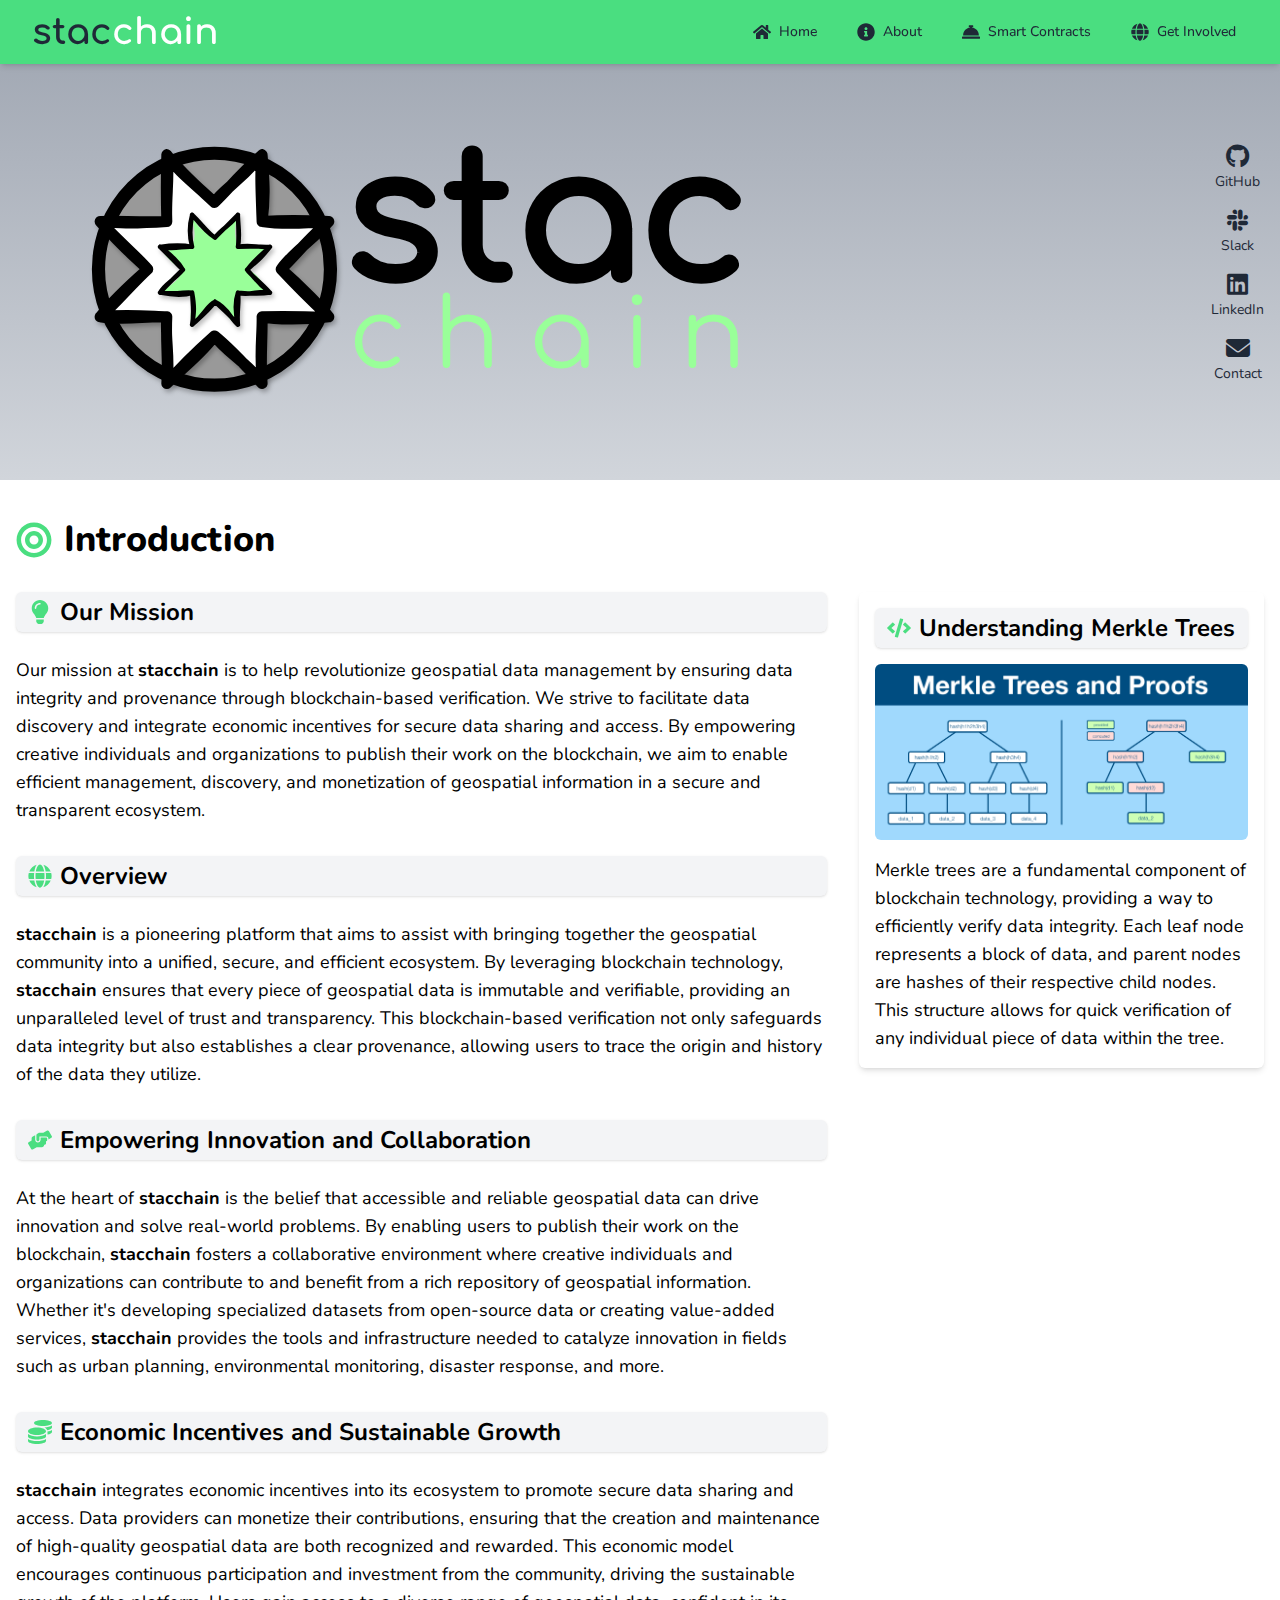
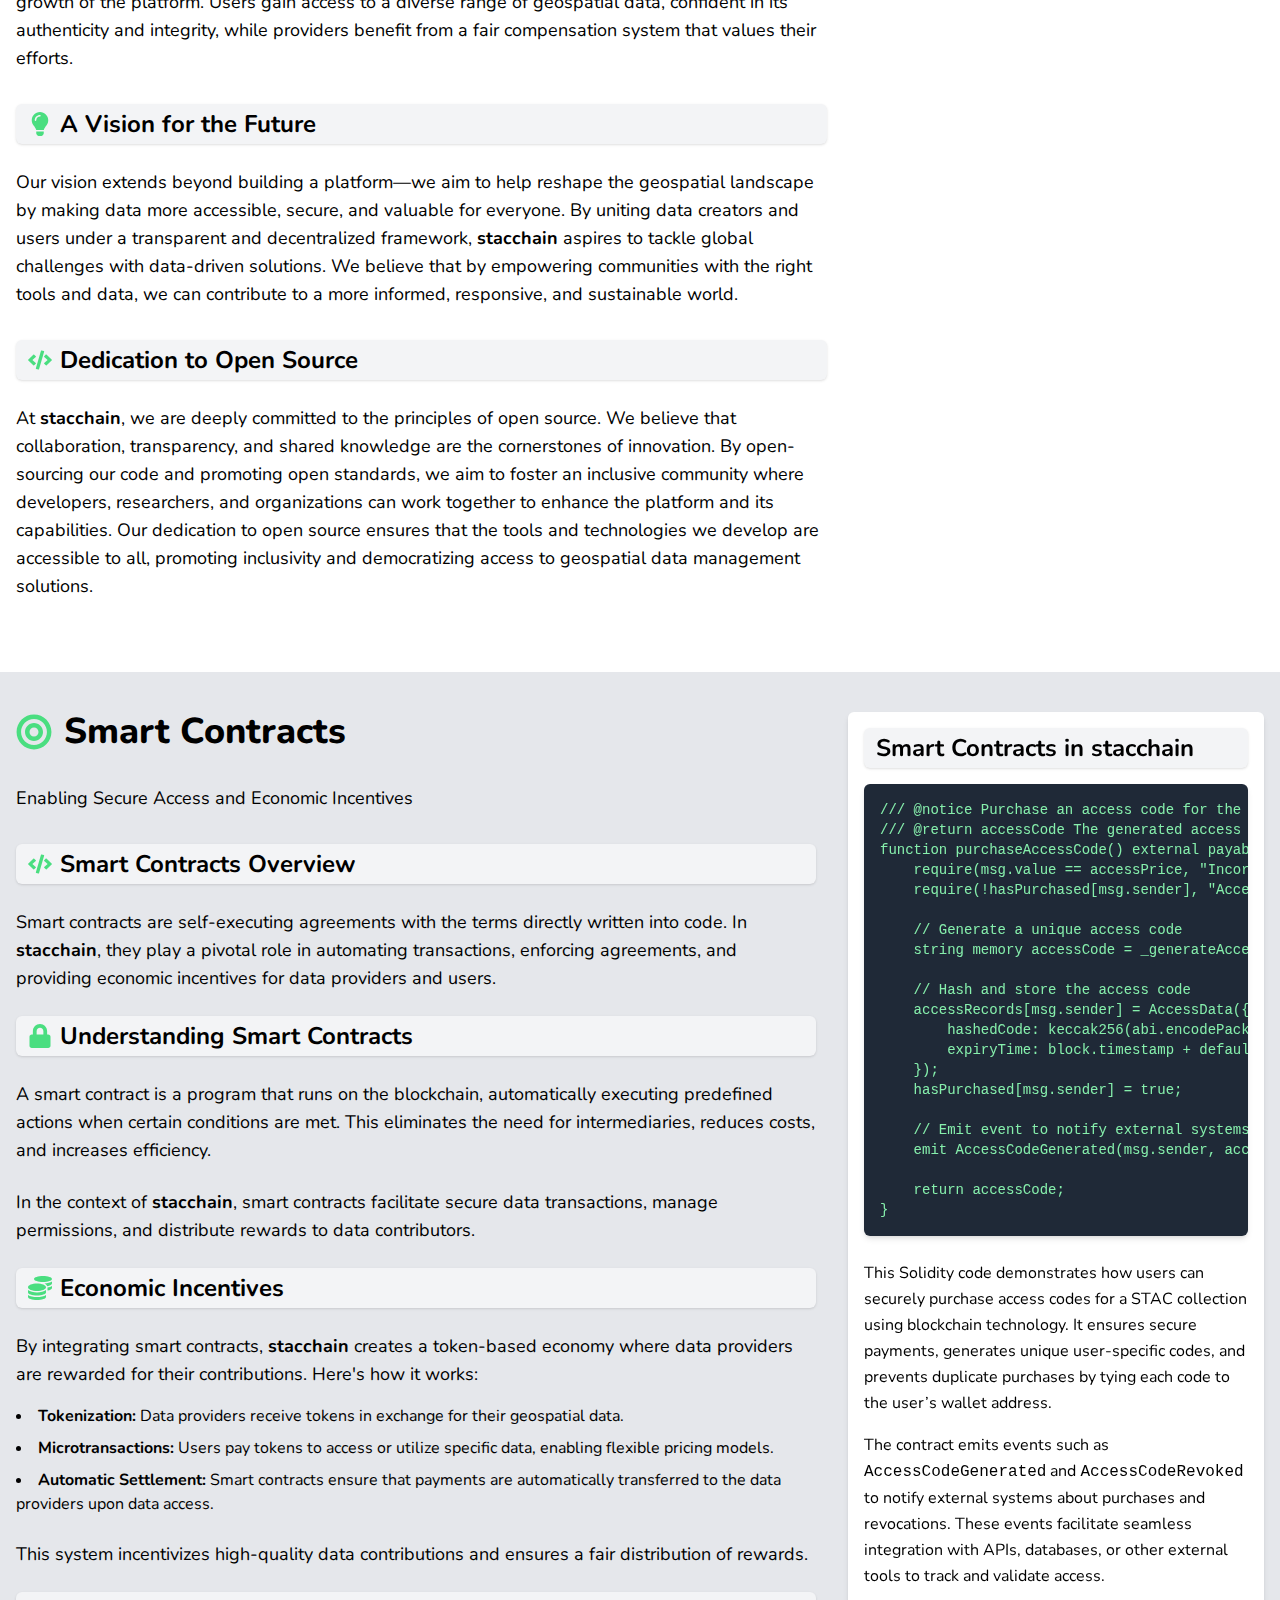
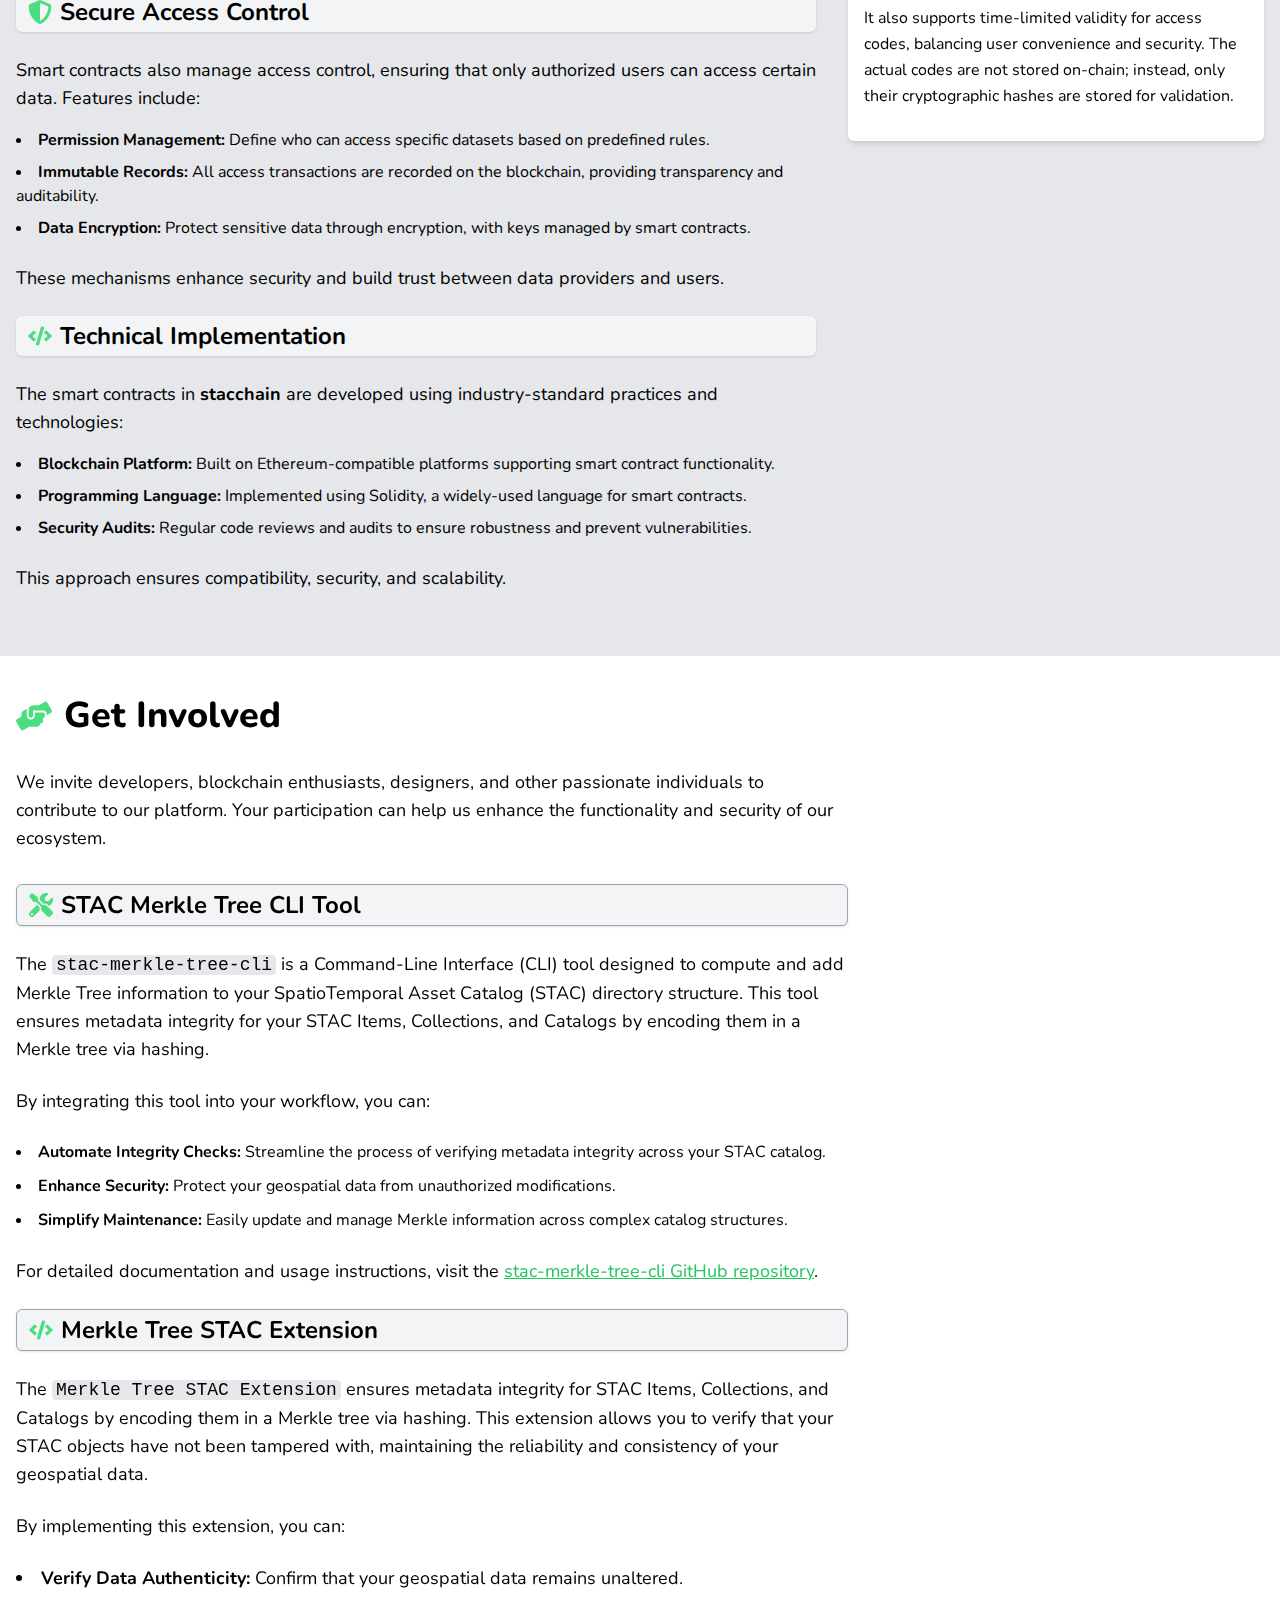
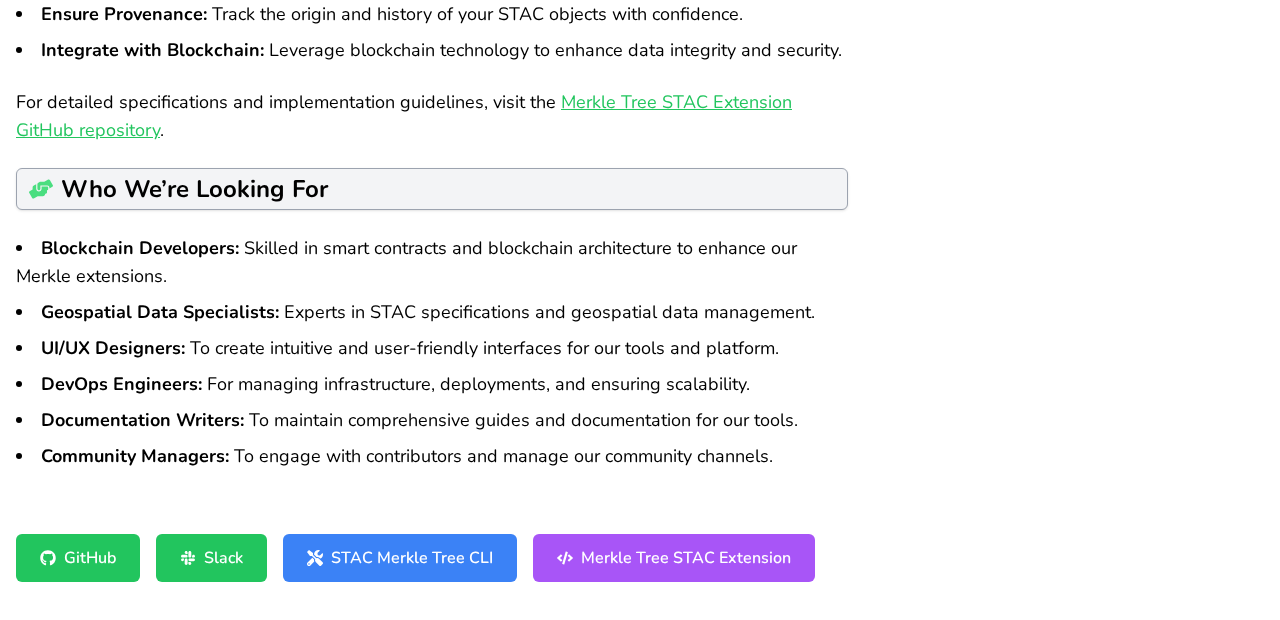
==== commit b3166834: "update smart contract code, explanation" ====
--- a/index.html
+++ b/index.html
@@ -1 +1 @@
-<!doctype html><html lang="en"><head><meta charset="utf-8"/><link rel="icon" href="/favicon.ico"/><meta name="viewport" content="width=device-width,initial-scale=1"/><meta name="theme-color" content="#000000"/><meta name="description" content="Web site created using create-react-app"/><link rel="apple-touch-icon" href="/logo192.png"/><link rel="manifest" href="/manifest.json"/><title>stacchain</title><script defer="defer" src="/static/js/main.a2791c67.js"></script><link href="/static/css/main.1e31cc04.css" rel="stylesheet"></head><body><noscript>You need to enable JavaScript to run this app.</noscript><div id="root"></div></body></html>+<!doctype html><html lang="en"><head><meta charset="utf-8"/><link rel="icon" href="/favicon.ico"/><meta name="viewport" content="width=device-width,initial-scale=1"/><meta name="theme-color" content="#000000"/><meta name="description" content="Web site created using create-react-app"/><link rel="apple-touch-icon" href="/logo192.png"/><link rel="manifest" href="/manifest.json"/><title>stacchain</title><script defer="defer" src="/static/js/main.40c5100c.js"></script><link href="/static/css/main.9e6f3ecf.css" rel="stylesheet"></head><body><noscript>You need to enable JavaScript to run this app.</noscript><div id="root"></div></body></html>--- a/static/css/main.9e6f3ecf.css
+++ b/static/css/main.9e6f3ecf.css
@@ -0,0 +1,14 @@
+@import url(https://fonts.googleapis.com/css2?family=Nunito:wght@400;700&display=swap);@import url(https://fonts.googleapis.com/css2?family=Comfortaa:wght@300;400;700&display=swap);
+/*!
+ * Font Awesome Free 6.7.1 by @fontawesome - https://fontawesome.com
+ * License - https://fontawesome.com/license/free (Icons: CC BY 4.0, Fonts: SIL OFL 1.1, Code: MIT License)
+ * Copyright 2024 Fonticons, Inc.
+ */*,::backdrop,:after,:before{--tw-border-spacing-x:0;--tw-border-spacing-y:0;--tw-translate-x:0;--tw-translate-y:0;--tw-rotate:0;--tw-skew-x:0;--tw-skew-y:0;--tw-scale-x:1;--tw-scale-y:1;--tw-pan-x: ;--tw-pan-y: ;--tw-pinch-zoom: ;--tw-scroll-snap-strictness:proximity;--tw-gradient-from-position: ;--tw-gradient-via-position: ;--tw-gradient-to-position: ;--tw-ordinal: ;--tw-slashed-zero: ;--tw-numeric-figure: ;--tw-numeric-spacing: ;--tw-numeric-fraction: ;--tw-ring-inset: ;--tw-ring-offset-width:0px;--tw-ring-offset-color:#fff;--tw-ring-color:#3b82f680;--tw-ring-offset-shadow:0 0 #0000;--tw-ring-shadow:0 0 #0000;--tw-shadow:0 0 #0000;--tw-shadow-colored:0 0 #0000;--tw-blur: ;--tw-brightness: ;--tw-contrast: ;--tw-grayscale: ;--tw-hue-rotate: ;--tw-invert: ;--tw-saturate: ;--tw-sepia: ;--tw-drop-shadow: ;--tw-backdrop-blur: ;--tw-backdrop-brightness: ;--tw-backdrop-contrast: ;--tw-backdrop-grayscale: ;--tw-backdrop-hue-rotate: ;--tw-backdrop-invert: ;--tw-backdrop-opacity: ;--tw-backdrop-saturate: ;--tw-backdrop-sepia: ;--tw-contain-size: ;--tw-contain-layout: ;--tw-contain-paint: ;--tw-contain-style: }
+/* ! tailwindcss v3.4.15 | MIT License | https://tailwindcss.com */*,:after,:before{border:0 solid #e5e7eb;box-sizing:border-box}:after,:before{--tw-content:""}:host,html{-webkit-text-size-adjust:100%;font-feature-settings:normal;-webkit-tap-highlight-color:transparent;font-family:ui-sans-serif,system-ui,sans-serif,Apple Color Emoji,Segoe UI Emoji,Segoe UI Symbol,Noto Color Emoji;font-variation-settings:normal;line-height:1.5;tab-size:4}body{line-height:inherit}hr{border-top-width:1px;color:inherit;height:0}abbr:where([title]){-webkit-text-decoration:underline dotted;text-decoration:underline dotted}h1,h2,h3,h4,h5,h6{font-size:inherit;font-weight:inherit}a{color:inherit;text-decoration:inherit}b,strong{font-weight:bolder}code,kbd,pre,samp{font-feature-settings:normal;font-family:Fira Code,monospace;font-size:1em;font-variation-settings:normal}small{font-size:80%}sub,sup{font-size:75%;line-height:0;position:relative;vertical-align:initial}sub{bottom:-.25em}sup{top:-.5em}table{border-collapse:collapse;border-color:inherit;text-indent:0}button,input,optgroup,select,textarea{font-feature-settings:inherit;color:inherit;font-family:inherit;font-size:100%;font-variation-settings:inherit;font-weight:inherit;letter-spacing:inherit;line-height:inherit;margin:0;padding:0}button,select{text-transform:none}button,input:where([type=button]),input:where([type=reset]),input:where([type=submit]){-webkit-appearance:button;background-color:initial;background-image:none}:-moz-focusring{outline:auto}:-moz-ui-invalid{box-shadow:none}progress{vertical-align:initial}::-webkit-inner-spin-button,::-webkit-outer-spin-button{height:auto}[type=search]{-webkit-appearance:textfield;outline-offset:-2px}::-webkit-search-decoration{-webkit-appearance:none}::-webkit-file-upload-button{-webkit-appearance:button;font:inherit}summary{display:list-item}blockquote,dd,dl,figure,h1,h2,h3,h4,h5,h6,hr,p,pre{margin:0}fieldset{margin:0}fieldset,legend{padding:0}menu,ol,ul{list-style:none;margin:0;padding:0}dialog{padding:0}textarea{resize:vertical}input::placeholder,textarea::placeholder{color:#9ca3af;opacity:1}[role=button],button{cursor:pointer}:disabled{cursor:default}audio,canvas,embed,iframe,img,object,svg,video{display:block;vertical-align:middle}img,video{height:auto;max-width:100%}[hidden]:where(:not([hidden=until-found])){display:none}.sr-only{clip:rect(0,0,0,0);border-width:0;height:1px;margin:-1px;overflow:hidden;padding:0;position:absolute;white-space:nowrap;width:1px}.fixed{position:fixed}.relative{position:relative}.left-0{left:0}.right-0{right:0}.top-0{top:0}.z-10{z-index:10}.z-50{z-index:50}.mx-auto{margin-left:auto;margin-right:auto}.mb-4{margin-bottom:1rem}.mb-6{margin-bottom:1.5rem}.mb-8{margin-bottom:2rem}.ml-8{margin-left:2rem}.mr-2{margin-right:.5rem}.mr-3{margin-right:.75rem}.mt-1{margin-top:.25rem}.mt-10{margin-top:2.5rem}.mt-12{margin-top:3rem}.mt-4{margin-top:1rem}.block{display:block}.flex{display:flex}.inline-flex{display:inline-flex}.hidden{display:none}.h-16{height:4rem}.h-28{height:7rem}.h-6{height:1.5rem}.h-auto{height:auto}.w-6{width:1.5rem}.w-full{width:100%}.max-w-full{max-width:100%}.max-w-screen-xl{max-width:1280px}.flex-shrink-0{flex-shrink:0}.scale-150{--tw-scale-x:1.5;--tw-scale-y:1.5;transform:translate(var(--tw-translate-x),var(--tw-translate-y)) rotate(var(--tw-rotate)) skewX(var(--tw-skew-x)) skewY(var(--tw-skew-y)) scaleX(var(--tw-scale-x)) scaleY(var(--tw-scale-y))}.scroll-mt-16{scroll-margin-top:4rem}.list-inside{list-style-position:inside}.list-disc{list-style-type:disc}.flex-row{flex-direction:row}.flex-col{flex-direction:column}.items-center{align-items:center}.justify-center{justify-content:center}.justify-between{justify-content:space-between}.space-x-4>:not([hidden])~:not([hidden]){--tw-space-x-reverse:0;margin-left:calc(1rem*(1 - var(--tw-space-x-reverse)));margin-right:calc(1rem*var(--tw-space-x-reverse))}.space-x-6>:not([hidden])~:not([hidden]){--tw-space-x-reverse:0;margin-left:calc(1.5rem*(1 - var(--tw-space-x-reverse)));margin-right:calc(1.5rem*var(--tw-space-x-reverse))}.space-y-1>:not([hidden])~:not([hidden]){--tw-space-y-reverse:0;margin-bottom:calc(.25rem*var(--tw-space-y-reverse));margin-top:calc(.25rem*(1 - var(--tw-space-y-reverse)))}.space-y-2>:not([hidden])~:not([hidden]){--tw-space-y-reverse:0;margin-bottom:calc(.5rem*var(--tw-space-y-reverse));margin-top:calc(.5rem*(1 - var(--tw-space-y-reverse)))}.space-y-4>:not([hidden])~:not([hidden]){--tw-space-y-reverse:0;margin-bottom:calc(1rem*var(--tw-space-y-reverse));margin-top:calc(1rem*(1 - var(--tw-space-y-reverse)))}.overflow-x-auto{overflow-x:auto}.overflow-x-hidden{overflow-x:hidden}.rounded{border-radius:.25rem}.rounded-md{border-radius:.375rem}.border{border-width:1px}.border-gray-200{--tw-border-opacity:1;border-color:#e5e7eb;border-color:rgb(229 231 235/var(--tw-border-opacity,1))}.border-gray-400{--tw-border-opacity:1;border-color:#9ca3af;border-color:rgb(156 163 175/var(--tw-border-opacity,1))}.bg-blue-500{--tw-bg-opacity:1;background-color:#3b82f6;background-color:rgb(59 130 246/var(--tw-bg-opacity,1))}.bg-gray-100{--tw-bg-opacity:1;background-color:#f3f4f6;background-color:rgb(243 244 246/var(--tw-bg-opacity,1))}.bg-gray-200{--tw-bg-opacity:1;background-color:#e5e7eb;background-color:rgb(229 231 235/var(--tw-bg-opacity,1))}.bg-gray-800{--tw-bg-opacity:1;background-color:#1f2937;background-color:rgb(31 41 55/var(--tw-bg-opacity,1))}.bg-green-500{--tw-bg-opacity:1;background-color:#22c55e;background-color:rgb(34 197 94/var(--tw-bg-opacity,1))}.bg-purple-500{--tw-bg-opacity:1;background-color:#a855f7;background-color:rgb(168 85 247/var(--tw-bg-opacity,1))}.bg-white{--tw-bg-opacity:1;background-color:#fff;background-color:rgb(255 255 255/var(--tw-bg-opacity,1))}.bg-gradient-to-b{background-image:linear-gradient(to bottom,var(--tw-gradient-stops))}.from-gray-400{--tw-gradient-from:#9ca3af var(--tw-gradient-from-position);--tw-gradient-to:#9ca3af00 var(--tw-gradient-to-position);--tw-gradient-stops:var(--tw-gradient-from),var(--tw-gradient-to)}.from-green-400{--tw-gradient-from:#4ade80 var(--tw-gradient-from-position);--tw-gradient-to:#4ade8000 var(--tw-gradient-to-position);--tw-gradient-stops:var(--tw-gradient-from),var(--tw-gradient-to)}.to-gray-300{--tw-gradient-to:#d1d5db var(--tw-gradient-to-position)}.to-green-400{--tw-gradient-to:#4ade80 var(--tw-gradient-to-position)}.p-2{padding:.5rem}.p-4{padding:1rem}.px-1{padding-left:.25rem;padding-right:.25rem}.px-2{padding-left:.5rem;padding-right:.5rem}.px-3{padding-left:.75rem;padding-right:.75rem}.px-4{padding-left:1rem;padding-right:1rem}.px-6{padding-left:1.5rem;padding-right:1.5rem}.py-1{padding-bottom:.25rem;padding-top:.25rem}.py-10{padding-bottom:2.5rem;padding-top:2.5rem}.py-2{padding-bottom:.5rem;padding-top:.5rem}.py-24{padding-bottom:6rem;padding-top:6rem}.py-3{padding-top:.75rem}.pb-3,.py-3{padding-bottom:.75rem}.pt-2{padding-top:.5rem}.text-left{text-align:left}.font-comfortaa{font-family:Comfortaa,cursive}.font-mono{font-family:Fira Code,monospace}.text-2xl{font-size:1.5rem;line-height:2rem}.text-base{font-size:1rem;line-height:1.5rem}.text-lg{font-size:1.125rem;line-height:1.75rem}.text-sm{font-size:.875rem;line-height:1.25rem}.text-xl{font-size:1.25rem;line-height:1.75rem}.font-bold{font-weight:700}.font-extrabold{font-weight:800}.font-medium{font-weight:500}.font-semibold{font-weight:600}.leading-relaxed{line-height:1.625}.text-black{--tw-text-opacity:1;color:#000;color:rgb(0 0 0/var(--tw-text-opacity,1))}.text-gray-800{--tw-text-opacity:1;color:#1f2937;color:rgb(31 41 55/var(--tw-text-opacity,1))}.text-green-300{--tw-text-opacity:1;color:#86efac;color:rgb(134 239 172/var(--tw-text-opacity,1))}.text-green-400{--tw-text-opacity:1;color:#4ade80;color:rgb(74 222 128/var(--tw-text-opacity,1))}.text-green-500{--tw-text-opacity:1;color:#22c55e;color:rgb(34 197 94/var(--tw-text-opacity,1))}.text-white{--tw-text-opacity:1;color:#fff;color:rgb(255 255 255/var(--tw-text-opacity,1))}.underline{text-decoration-line:underline}.shadow{--tw-shadow:0 1px 3px 0 #0000001a,0 1px 2px -1px #0000001a;--tw-shadow-colored:0 1px 3px 0 var(--tw-shadow-color),0 1px 2px -1px var(--tw-shadow-color)}.shadow,.shadow-md{box-shadow:0 0 #0000,0 0 #0000,var(--tw-shadow);box-shadow:var(--tw-ring-offset-shadow,0 0 #0000),var(--tw-ring-shadow,0 0 #0000),var(--tw-shadow)}.shadow-md{--tw-shadow:0 4px 6px -1px #0000001a,0 2px 4px -2px #0000001a;--tw-shadow-colored:0 4px 6px -1px var(--tw-shadow-color),0 2px 4px -2px var(--tw-shadow-color)}.transition-colors{transition-duration:.15s;transition-property:color,background-color,border-color,text-decoration-color,fill,stroke;transition-timing-function:cubic-bezier(.4,0,.2,1)}.duration-300{transition-duration:.3s}body{-webkit-font-smoothing:antialiased;-moz-osx-font-smoothing:grayscale;font-family:Nunito,serif;margin:0;overflow-x:hidden}code{font-family:source-code-pro,Menlo,Monaco,Consolas,Courier New,monospace}.hover\:bg-blue-600:hover{--tw-bg-opacity:1;background-color:#2563eb;background-color:rgb(37 99 235/var(--tw-bg-opacity,1))}.hover\:bg-gray-200:hover{--tw-bg-opacity:1;background-color:#e5e7eb;background-color:rgb(229 231 235/var(--tw-bg-opacity,1))}.hover\:bg-gray-300:hover{--tw-bg-opacity:1;background-color:#d1d5db;background-color:rgb(209 213 219/var(--tw-bg-opacity,1))}.hover\:bg-green-500:hover{--tw-bg-opacity:1;background-color:#22c55e;background-color:rgb(34 197 94/var(--tw-bg-opacity,1))}.hover\:bg-green-600:hover{--tw-bg-opacity:1;background-color:#16a34a;background-color:rgb(22 163 74/var(--tw-bg-opacity,1))}.hover\:bg-purple-600:hover{--tw-bg-opacity:1;background-color:#9333ea;background-color:rgb(147 51 234/var(--tw-bg-opacity,1))}.hover\:text-green-400:hover{--tw-text-opacity:1;color:#4ade80;color:rgb(74 222 128/var(--tw-text-opacity,1))}.hover\:text-white:hover{--tw-text-opacity:1;color:#fff;color:rgb(255 255 255/var(--tw-text-opacity,1))}.focus\:outline-none:focus{outline:2px solid #0000;outline-offset:2px}.focus\:ring-2:focus{--tw-ring-offset-shadow:var(--tw-ring-inset) 0 0 0 var(--tw-ring-offset-width) var(--tw-ring-offset-color);--tw-ring-shadow:var(--tw-ring-inset) 0 0 0 calc(2px + var(--tw-ring-offset-width)) var(--tw-ring-color);box-shadow:var(--tw-ring-offset-shadow),var(--tw-ring-shadow),0 0 #0000;box-shadow:var(--tw-ring-offset-shadow),var(--tw-ring-shadow),var(--tw-shadow,0 0 #0000)}.focus\:ring-inset:focus{--tw-ring-inset:inset}.focus\:ring-white:focus{--tw-ring-opacity:1;--tw-ring-color:rgb(255 255 255/var(--tw-ring-opacity,1))}@media (min-width:640px){.sm\:mx-0{margin-left:0;margin-right:0}.sm\:ml-24{margin-left:6rem}.sm\:mt-0{margin-top:0}.sm\:h-36{height:9rem}.sm\:scale-150{--tw-scale-x:1.5;--tw-scale-y:1.5;transform:translate(var(--tw-translate-x),var(--tw-translate-y)) rotate(var(--tw-rotate)) skewX(var(--tw-skew-x)) skewY(var(--tw-skew-y)) scaleX(var(--tw-scale-x)) scaleY(var(--tw-scale-y))}.sm\:flex-row{flex-direction:row}.sm\:items-start{align-items:flex-start}.sm\:justify-between{justify-content:space-between}.sm\:space-x-4>:not([hidden])~:not([hidden]){--tw-space-x-reverse:0;margin-left:calc(1rem*(1 - var(--tw-space-x-reverse)));margin-right:calc(1rem*var(--tw-space-x-reverse))}.sm\:space-y-0>:not([hidden])~:not([hidden]){--tw-space-y-reverse:0;margin-bottom:calc(0px*var(--tw-space-y-reverse));margin-top:calc(0px*(1 - var(--tw-space-y-reverse)))}.sm\:px-3{padding-left:.75rem;padding-right:.75rem}.sm\:px-6{padding-left:1.5rem;padding-right:1.5rem}.sm\:text-2xl{font-size:1.5rem;line-height:2rem}.sm\:text-4xl{font-size:2.25rem;line-height:2.5rem}.sm\:text-lg{font-size:1.125rem;line-height:1.75rem}}@media (min-width:768px){.md\:block{display:block}.md\:flex{display:flex}.md\:hidden{display:none}.md\:h-48{height:12rem}.md\:flex-col{flex-direction:column}.md\:space-x-0>:not([hidden])~:not([hidden]){--tw-space-x-reverse:0;margin-left:calc(0px*(1 - var(--tw-space-x-reverse)));margin-right:calc(0px*var(--tw-space-x-reverse))}.md\:space-y-4>:not([hidden])~:not([hidden]){--tw-space-y-reverse:0;margin-bottom:calc(1rem*var(--tw-space-y-reverse));margin-top:calc(1rem*(1 - var(--tw-space-y-reverse)))}}@media (min-width:1024px){.lg\:mt-0{margin-top:0}.lg\:w-1\/3{width:33.333333%}.lg\:w-2\/3{width:66.666667%}.lg\:flex-row{flex-direction:row}.lg\:space-x-8>:not([hidden])~:not([hidden]){--tw-space-x-reverse:0;margin-left:calc(2rem*(1 - var(--tw-space-x-reverse)));margin-right:calc(2rem*var(--tw-space-x-reverse))}.lg\:px-8{padding-left:2rem;padding-right:2rem}}.App{text-align:center}.App-logo{height:40vmin;pointer-events:none}@media (prefers-reduced-motion:no-preference){.App-logo{animation:App-logo-spin 20s linear infinite}}.App-header{align-items:center;background-color:#282c34;color:#fff;display:flex;flex-direction:column;font-size:calc(10px + 2vmin);justify-content:center;min-height:100vh}.App-link{color:#61dafb}
+
+/*!
+ * Font Awesome Free 6.7.1 by @fontawesome - https://fontawesome.com
+ * License - https://fontawesome.com/license/free (Icons: CC BY 4.0, Fonts: SIL OFL 1.1, Code: MIT License)
+ * Copyright 2024 Fonticons, Inc.
+ */.fa{font-family:Font Awesome\ 6 Free;font-family:var(--fa-style-family,"Font Awesome 6 Free");font-weight:900;font-weight:var(--fa-style,900)}.fa,.fa-brands,.fa-regular,.fa-solid,.fab,.far,.fas{-moz-osx-font-smoothing:grayscale;-webkit-font-smoothing:antialiased;font-feature-settings:normal;display:inline-block;display:var(--fa-display,inline-block);font-style:normal;font-variant:normal;line-height:1;text-rendering:auto}.fa-brands:before,.fa-regular:before,.fa-solid:before,.fa:before,.fab:before,.far:before,.fas:before{content:var(--fa)}.fa-classic,.fa-regular,.fa-solid,.far,.fas{font-family:Font Awesome\ 6 Free}.fa-brands,.fab{font-family:Font Awesome\ 6 Brands}.fa-1x{font-size:1em}.fa-2x{font-size:2em}.fa-3x{font-size:3em}.fa-4x{font-size:4em}.fa-5x{font-size:5em}.fa-6x{font-size:6em}.fa-7x{font-size:7em}.fa-8x{font-size:8em}.fa-9x{font-size:9em}.fa-10x{font-size:10em}.fa-2xs{font-size:.625em;line-height:.1em;vertical-align:.225em}.fa-xs{font-size:.75em;line-height:.08333em;vertical-align:.125em}.fa-sm{font-size:.875em;line-height:.07143em;vertical-align:.05357em}.fa-lg{font-size:1.25em;line-height:.05em;vertical-align:-.075em}.fa-xl{font-size:1.5em;line-height:.04167em;vertical-align:-.125em}.fa-2xl{font-size:2em;line-height:.03125em;vertical-align:-.1875em}.fa-fw{text-align:center;width:1.25em}.fa-ul{list-style-type:none;margin-left:2.5em;margin-left:var(--fa-li-margin,2.5em);padding-left:0}.fa-ul>li{position:relative}.fa-li{left:-2em;left:calc(var(--fa-li-width, 2em)*-1);line-height:inherit;position:absolute;text-align:center;width:2em;width:var(--fa-li-width,2em)}.fa-border{border:.08em solid #eee;border:var(--fa-border-width,.08em) var(--fa-border-style,solid) var(--fa-border-color,#eee);border-radius:.1em;border-radius:var(--fa-border-radius,.1em);padding:.2em .25em .15em;padding:var(--fa-border-padding,.2em .25em .15em)}.fa-pull-left{float:left;margin-right:.3em;margin-right:var(--fa-pull-margin,.3em)}.fa-pull-right{float:right;margin-left:.3em;margin-left:var(--fa-pull-margin,.3em)}.fa-beat{animation-delay:0s;animation-delay:var(--fa-animation-delay,0s);animation-direction:normal;animation-direction:var(--fa-animation-direction,normal);animation-duration:1s;animation-duration:var(--fa-animation-duration,1s);animation-iteration-count:infinite;animation-iteration-count:var(--fa-animation-iteration-count,infinite);animation-name:fa-beat;animation-timing-function:ease-in-out;animation-timing-function:var(--fa-animation-timing,ease-in-out)}.fa-bounce{animation-delay:0s;animation-delay:var(--fa-animation-delay,0s);animation-direction:normal;animation-direction:var(--fa-animation-direction,normal);animation-duration:1s;animation-duration:var(--fa-animation-duration,1s);animation-iteration-count:infinite;animation-iteration-count:var(--fa-animation-iteration-count,infinite);animation-name:fa-bounce;animation-timing-function:cubic-bezier(.28,.84,.42,1);animation-timing-function:var(--fa-animation-timing,cubic-bezier(.28,.84,.42,1))}.fa-fade{animation-iteration-count:infinite;animation-iteration-count:var(--fa-animation-iteration-count,infinite);animation-name:fa-fade;animation-timing-function:cubic-bezier(.4,0,.6,1);animation-timing-function:var(--fa-animation-timing,cubic-bezier(.4,0,.6,1))}.fa-beat-fade,.fa-fade{animation-delay:0s;animation-delay:var(--fa-animation-delay,0s);animation-direction:normal;animation-direction:var(--fa-animation-direction,normal);animation-duration:1s;animation-duration:var(--fa-animation-duration,1s)}.fa-beat-fade{animation-iteration-count:infinite;animation-iteration-count:var(--fa-animation-iteration-count,infinite);animation-name:fa-beat-fade;animation-timing-function:cubic-bezier(.4,0,.6,1);animation-timing-function:var(--fa-animation-timing,cubic-bezier(.4,0,.6,1))}.fa-flip{animation-delay:0s;animation-delay:var(--fa-animation-delay,0s);animation-direction:normal;animation-direction:var(--fa-animation-direction,normal);animation-duration:1s;animation-duration:var(--fa-animation-duration,1s);animation-iteration-count:infinite;animation-iteration-count:var(--fa-animation-iteration-count,infinite);animation-name:fa-flip;animation-timing-function:ease-in-out;animation-timing-function:var(--fa-animation-timing,ease-in-out)}.fa-shake{animation-duration:1s;animation-duration:var(--fa-animation-duration,1s);animation-iteration-count:infinite;animation-iteration-count:var(--fa-animation-iteration-count,infinite);animation-name:fa-shake;animation-timing-function:linear;animation-timing-function:var(--fa-animation-timing,linear)}.fa-shake,.fa-spin{animation-delay:0s;animation-delay:var(--fa-animation-delay,0s);animation-direction:normal;animation-direction:var(--fa-animation-direction,normal)}.fa-spin{animation-duration:2s;animation-duration:var(--fa-animation-duration,2s);animation-iteration-count:infinite;animation-iteration-count:var(--fa-animation-iteration-count,infinite);animation-name:fa-spin;animation-timing-function:linear;animation-timing-function:var(--fa-animation-timing,linear)}.fa-spin-reverse{--fa-animation-direction:reverse}.fa-pulse,.fa-spin-pulse{animation-direction:normal;animation-direction:var(--fa-animation-direction,normal);animation-duration:1s;animation-duration:var(--fa-animation-duration,1s);animation-iteration-count:infinite;animation-iteration-count:var(--fa-animation-iteration-count,infinite);animation-name:fa-spin;animation-timing-function:steps(8);animation-timing-function:var(--fa-animation-timing,steps(8))}@media (prefers-reduced-motion:reduce){.fa-beat,.fa-beat-fade,.fa-bounce,.fa-fade,.fa-flip,.fa-pulse,.fa-shake,.fa-spin,.fa-spin-pulse{animation-delay:-1ms;animation-duration:1ms;animation-iteration-count:1;transition-delay:0s;transition-duration:0s}}@keyframes fa-beat{0%,90%{transform:scale(1)}45%{transform:scale(1.25);transform:scale(var(--fa-beat-scale,1.25))}}@keyframes fa-bounce{0%{transform:scale(1) translateY(0)}10%{transform:scale(1.1,.9) translateY(0);transform:scale(var(--fa-bounce-start-scale-x,1.1),var(--fa-bounce-start-scale-y,.9)) translateY(0)}30%{transform:scale(.9,1.1) translateY(-.5em);transform:scale(var(--fa-bounce-jump-scale-x,.9),var(--fa-bounce-jump-scale-y,1.1)) translateY(var(--fa-bounce-height,-.5em))}50%{transform:scale(1.05,.95) translateY(0);transform:scale(var(--fa-bounce-land-scale-x,1.05),var(--fa-bounce-land-scale-y,.95)) translateY(0)}57%{transform:scale(1) translateY(-.125em);transform:scale(1) translateY(var(--fa-bounce-rebound,-.125em))}64%{transform:scale(1) translateY(0)}to{transform:scale(1) translateY(0)}}@keyframes fa-fade{50%{opacity:.4;opacity:var(--fa-fade-opacity,.4)}}@keyframes fa-beat-fade{0%,to{opacity:.4;opacity:var(--fa-beat-fade-opacity,.4);transform:scale(1)}50%{opacity:1;transform:scale(1.125);transform:scale(var(--fa-beat-fade-scale,1.125))}}@keyframes fa-flip{50%{transform:rotateY(-180deg);transform:rotate3d(var(--fa-flip-x,0),var(--fa-flip-y,1),var(--fa-flip-z,0),var(--fa-flip-angle,-180deg))}}@keyframes fa-shake{0%{transform:rotate(-15deg)}4%{transform:rotate(15deg)}24%,8%{transform:rotate(-18deg)}12%,28%{transform:rotate(18deg)}16%{transform:rotate(-22deg)}20%{transform:rotate(22deg)}32%{transform:rotate(-12deg)}36%{transform:rotate(12deg)}40%,to{transform:rotate(0deg)}}@keyframes fa-spin{0%{transform:rotate(0deg)}to{transform:rotate(1turn)}}.fa-rotate-90{transform:rotate(90deg)}.fa-rotate-180{transform:rotate(180deg)}.fa-rotate-270{transform:rotate(270deg)}.fa-flip-horizontal{transform:scaleX(-1)}.fa-flip-vertical{transform:scaleY(-1)}.fa-flip-both,.fa-flip-horizontal.fa-flip-vertical{transform:scale(-1)}.fa-rotate-by{transform:rotate(0);transform:rotate(var(--fa-rotate-angle,0))}.fa-stack{display:inline-block;height:2em;line-height:2em;position:relative;vertical-align:middle;width:2.5em}.fa-stack-1x,.fa-stack-2x{left:0;position:absolute;text-align:center;width:100%;z-index:auto;z-index:var(--fa-stack-z-index,auto)}.fa-stack-1x{line-height:inherit}.fa-stack-2x{font-size:2em}.fa-inverse{color:#fff;color:var(--fa-inverse,#fff)}.fa-0{--fa:"\30";--fa--fa:"\30\30"}.fa-1{--fa:"\31";--fa--fa:"\31\31"}.fa-2{--fa:"\32";--fa--fa:"\32\32"}.fa-3{--fa:"\33";--fa--fa:"\33\33"}.fa-4{--fa:"\34";--fa--fa:"\34\34"}.fa-5{--fa:"\35";--fa--fa:"\35\35"}.fa-6{--fa:"\36";--fa--fa:"\36\36"}.fa-7{--fa:"\37";--fa--fa:"\37\37"}.fa-8{--fa:"\38";--fa--fa:"\38\38"}.fa-9{--fa:"\39";--fa--fa:"\39\39"}.fa-fill-drip{--fa:"\f576";--fa--fa:"\f576\f576"}.fa-arrows-to-circle{--fa:"\e4bd";--fa--fa:"\e4bd\e4bd"}.fa-chevron-circle-right,.fa-circle-chevron-right{--fa:"\f138";--fa--fa:"\f138\f138"}.fa-at{--fa:"\40";--fa--fa:"\40\40"}.fa-trash-alt,.fa-trash-can{--fa:"\f2ed";--fa--fa:"\f2ed\f2ed"}.fa-text-height{--fa:"\f034";--fa--fa:"\f034\f034"}.fa-user-times,.fa-user-xmark{--fa:"\f235";--fa--fa:"\f235\f235"}.fa-stethoscope{--fa:"\f0f1";--fa--fa:"\f0f1\f0f1"}.fa-comment-alt,.fa-message{--fa:"\f27a";--fa--fa:"\f27a\f27a"}.fa-info{--fa:"\f129";--fa--fa:"\f129\f129"}.fa-compress-alt,.fa-down-left-and-up-right-to-center{--fa:"\f422";--fa--fa:"\f422\f422"}.fa-explosion{--fa:"\e4e9";--fa--fa:"\e4e9\e4e9"}.fa-file-alt,.fa-file-lines,.fa-file-text{--fa:"\f15c";--fa--fa:"\f15c\f15c"}.fa-wave-square{--fa:"\f83e";--fa--fa:"\f83e\f83e"}.fa-ring{--fa:"\f70b";--fa--fa:"\f70b\f70b"}.fa-building-un{--fa:"\e4d9";--fa--fa:"\e4d9\e4d9"}.fa-dice-three{--fa:"\f527";--fa--fa:"\f527\f527"}.fa-calendar-alt,.fa-calendar-days{--fa:"\f073";--fa--fa:"\f073\f073"}.fa-anchor-circle-check{--fa:"\e4aa";--fa--fa:"\e4aa\e4aa"}.fa-building-circle-arrow-right{--fa:"\e4d1";--fa--fa:"\e4d1\e4d1"}.fa-volleyball,.fa-volleyball-ball{--fa:"\f45f";--fa--fa:"\f45f\f45f"}.fa-arrows-up-to-line{--fa:"\e4c2";--fa--fa:"\e4c2\e4c2"}.fa-sort-desc,.fa-sort-down{--fa:"\f0dd";--fa--fa:"\f0dd\f0dd"}.fa-circle-minus,.fa-minus-circle{--fa:"\f056";--fa--fa:"\f056\f056"}.fa-door-open{--fa:"\f52b";--fa--fa:"\f52b\f52b"}.fa-right-from-bracket,.fa-sign-out-alt{--fa:"\f2f5";--fa--fa:"\f2f5\f2f5"}.fa-atom{--fa:"\f5d2";--fa--fa:"\f5d2\f5d2"}.fa-soap{--fa:"\e06e";--fa--fa:"\e06e\e06e"}.fa-heart-music-camera-bolt,.fa-icons{--fa:"\f86d";--fa--fa:"\f86d\f86d"}.fa-microphone-alt-slash,.fa-microphone-lines-slash{--fa:"\f539";--fa--fa:"\f539\f539"}.fa-bridge-circle-check{--fa:"\e4c9";--fa--fa:"\e4c9\e4c9"}.fa-pump-medical{--fa:"\e06a";--fa--fa:"\e06a\e06a"}.fa-fingerprint{--fa:"\f577";--fa--fa:"\f577\f577"}.fa-hand-point-right{--fa:"\f0a4";--fa--fa:"\f0a4\f0a4"}.fa-magnifying-glass-location,.fa-search-location{--fa:"\f689";--fa--fa:"\f689\f689"}.fa-forward-step,.fa-step-forward{--fa:"\f051";--fa--fa:"\f051\f051"}.fa-face-smile-beam,.fa-smile-beam{--fa:"\f5b8";--fa--fa:"\f5b8\f5b8"}.fa-flag-checkered{--fa:"\f11e";--fa--fa:"\f11e\f11e"}.fa-football,.fa-football-ball{--fa:"\f44e";--fa--fa:"\f44e\f44e"}.fa-school-circle-exclamation{--fa:"\e56c";--fa--fa:"\e56c\e56c"}.fa-crop{--fa:"\f125";--fa--fa:"\f125\f125"}.fa-angle-double-down,.fa-angles-down{--fa:"\f103";--fa--fa:"\f103\f103"}.fa-users-rectangle{--fa:"\e594";--fa--fa:"\e594\e594"}.fa-people-roof{--fa:"\e537";--fa--fa:"\e537\e537"}.fa-people-line{--fa:"\e534";--fa--fa:"\e534\e534"}.fa-beer,.fa-beer-mug-empty{--fa:"\f0fc";--fa--fa:"\f0fc\f0fc"}.fa-diagram-predecessor{--fa:"\e477";--fa--fa:"\e477\e477"}.fa-arrow-up-long,.fa-long-arrow-up{--fa:"\f176";--fa--fa:"\f176\f176"}.fa-burn,.fa-fire-flame-simple{--fa:"\f46a";--fa--fa:"\f46a\f46a"}.fa-male,.fa-person{--fa:"\f183";--fa--fa:"\f183\f183"}.fa-laptop{--fa:"\f109";--fa--fa:"\f109\f109"}.fa-file-csv{--fa:"\f6dd";--fa--fa:"\f6dd\f6dd"}.fa-menorah{--fa:"\f676";--fa--fa:"\f676\f676"}.fa-truck-plane{--fa:"\e58f";--fa--fa:"\e58f\e58f"}.fa-record-vinyl{--fa:"\f8d9";--fa--fa:"\f8d9\f8d9"}.fa-face-grin-stars,.fa-grin-stars{--fa:"\f587";--fa--fa:"\f587\f587"}.fa-bong{--fa:"\f55c";--fa--fa:"\f55c\f55c"}.fa-pastafarianism,.fa-spaghetti-monster-flying{--fa:"\f67b";--fa--fa:"\f67b\f67b"}.fa-arrow-down-up-across-line{--fa:"\e4af";--fa--fa:"\e4af\e4af"}.fa-spoon,.fa-utensil-spoon{--fa:"\f2e5";--fa--fa:"\f2e5\f2e5"}.fa-jar-wheat{--fa:"\e517";--fa--fa:"\e517\e517"}.fa-envelopes-bulk,.fa-mail-bulk{--fa:"\f674";--fa--fa:"\f674\f674"}.fa-file-circle-exclamation{--fa:"\e4eb";--fa--fa:"\e4eb\e4eb"}.fa-circle-h,.fa-hospital-symbol{--fa:"\f47e";--fa--fa:"\f47e\f47e"}.fa-pager{--fa:"\f815";--fa--fa:"\f815\f815"}.fa-address-book,.fa-contact-book{--fa:"\f2b9";--fa--fa:"\f2b9\f2b9"}.fa-strikethrough{--fa:"\f0cc";--fa--fa:"\f0cc\f0cc"}.fa-k{--fa:"\4b";--fa--fa:"\4b\4b"}.fa-landmark-flag{--fa:"\e51c";--fa--fa:"\e51c\e51c"}.fa-pencil,.fa-pencil-alt{--fa:"\f303";--fa--fa:"\f303\f303"}.fa-backward{--fa:"\f04a";--fa--fa:"\f04a\f04a"}.fa-caret-right{--fa:"\f0da";--fa--fa:"\f0da\f0da"}.fa-comments{--fa:"\f086";--fa--fa:"\f086\f086"}.fa-file-clipboard,.fa-paste{--fa:"\f0ea";--fa--fa:"\f0ea\f0ea"}.fa-code-pull-request{--fa:"\e13c";--fa--fa:"\e13c\e13c"}.fa-clipboard-list{--fa:"\f46d";--fa--fa:"\f46d\f46d"}.fa-truck-loading,.fa-truck-ramp-box{--fa:"\f4de";--fa--fa:"\f4de\f4de"}.fa-user-check{--fa:"\f4fc";--fa--fa:"\f4fc\f4fc"}.fa-vial-virus{--fa:"\e597";--fa--fa:"\e597\e597"}.fa-sheet-plastic{--fa:"\e571";--fa--fa:"\e571\e571"}.fa-blog{--fa:"\f781";--fa--fa:"\f781\f781"}.fa-user-ninja{--fa:"\f504";--fa--fa:"\f504\f504"}.fa-person-arrow-up-from-line{--fa:"\e539";--fa--fa:"\e539\e539"}.fa-scroll-torah,.fa-torah{--fa:"\f6a0";--fa--fa:"\f6a0\f6a0"}.fa-broom-ball,.fa-quidditch,.fa-quidditch-broom-ball{--fa:"\f458";--fa--fa:"\f458\f458"}.fa-toggle-off{--fa:"\f204";--fa--fa:"\f204\f204"}.fa-archive,.fa-box-archive{--fa:"\f187";--fa--fa:"\f187\f187"}.fa-person-drowning{--fa:"\e545";--fa--fa:"\e545\e545"}.fa-arrow-down-9-1,.fa-sort-numeric-desc,.fa-sort-numeric-down-alt{--fa:"\f886";--fa--fa:"\f886\f886"}.fa-face-grin-tongue-squint,.fa-grin-tongue-squint{--fa:"\f58a";--fa--fa:"\f58a\f58a"}.fa-spray-can{--fa:"\f5bd";--fa--fa:"\f5bd\f5bd"}.fa-truck-monster{--fa:"\f63b";--fa--fa:"\f63b\f63b"}.fa-w{--fa:"\57";--fa--fa:"\57\57"}.fa-earth-africa,.fa-globe-africa{--fa:"\f57c";--fa--fa:"\f57c\f57c"}.fa-rainbow{--fa:"\f75b";--fa--fa:"\f75b\f75b"}.fa-circle-notch{--fa:"\f1ce";--fa--fa:"\f1ce\f1ce"}.fa-tablet-alt,.fa-tablet-screen-button{--fa:"\f3fa";--fa--fa:"\f3fa\f3fa"}.fa-paw{--fa:"\f1b0";--fa--fa:"\f1b0\f1b0"}.fa-cloud{--fa:"\f0c2";--fa--fa:"\f0c2\f0c2"}.fa-trowel-bricks{--fa:"\e58a";--fa--fa:"\e58a\e58a"}.fa-face-flushed,.fa-flushed{--fa:"\f579";--fa--fa:"\f579\f579"}.fa-hospital-user{--fa:"\f80d";--fa--fa:"\f80d\f80d"}.fa-tent-arrow-left-right{--fa:"\e57f";--fa--fa:"\e57f\e57f"}.fa-gavel,.fa-legal{--fa:"\f0e3";--fa--fa:"\f0e3\f0e3"}.fa-binoculars{--fa:"\f1e5";--fa--fa:"\f1e5\f1e5"}.fa-microphone-slash{--fa:"\f131";--fa--fa:"\f131\f131"}.fa-box-tissue{--fa:"\e05b";--fa--fa:"\e05b\e05b"}.fa-motorcycle{--fa:"\f21c";--fa--fa:"\f21c\f21c"}.fa-bell-concierge,.fa-concierge-bell{--fa:"\f562";--fa--fa:"\f562\f562"}.fa-pen-ruler,.fa-pencil-ruler{--fa:"\f5ae";--fa--fa:"\f5ae\f5ae"}.fa-people-arrows,.fa-people-arrows-left-right{--fa:"\e068";--fa--fa:"\e068\e068"}.fa-mars-and-venus-burst{--fa:"\e523";--fa--fa:"\e523\e523"}.fa-caret-square-right,.fa-square-caret-right{--fa:"\f152";--fa--fa:"\f152\f152"}.fa-cut,.fa-scissors{--fa:"\f0c4";--fa--fa:"\f0c4\f0c4"}.fa-sun-plant-wilt{--fa:"\e57a";--fa--fa:"\e57a\e57a"}.fa-toilets-portable{--fa:"\e584";--fa--fa:"\e584\e584"}.fa-hockey-puck{--fa:"\f453";--fa--fa:"\f453\f453"}.fa-table{--fa:"\f0ce";--fa--fa:"\f0ce\f0ce"}.fa-magnifying-glass-arrow-right{--fa:"\e521";--fa--fa:"\e521\e521"}.fa-digital-tachograph,.fa-tachograph-digital{--fa:"\f566";--fa--fa:"\f566\f566"}.fa-users-slash{--fa:"\e073";--fa--fa:"\e073\e073"}.fa-clover{--fa:"\e139";--fa--fa:"\e139\e139"}.fa-mail-reply,.fa-reply{--fa:"\f3e5";--fa--fa:"\f3e5\f3e5"}.fa-star-and-crescent{--fa:"\f699";--fa--fa:"\f699\f699"}.fa-house-fire{--fa:"\e50c";--fa--fa:"\e50c\e50c"}.fa-minus-square,.fa-square-minus{--fa:"\f146";--fa--fa:"\f146\f146"}.fa-helicopter{--fa:"\f533";--fa--fa:"\f533\f533"}.fa-compass{--fa:"\f14e";--fa--fa:"\f14e\f14e"}.fa-caret-square-down,.fa-square-caret-down{--fa:"\f150";--fa--fa:"\f150\f150"}.fa-file-circle-question{--fa:"\e4ef";--fa--fa:"\e4ef\e4ef"}.fa-laptop-code{--fa:"\f5fc";--fa--fa:"\f5fc\f5fc"}.fa-swatchbook{--fa:"\f5c3";--fa--fa:"\f5c3\f5c3"}.fa-prescription-bottle{--fa:"\f485";--fa--fa:"\f485\f485"}.fa-bars,.fa-navicon{--fa:"\f0c9";--fa--fa:"\f0c9\f0c9"}.fa-people-group{--fa:"\e533";--fa--fa:"\e533\e533"}.fa-hourglass-3,.fa-hourglass-end{--fa:"\f253";--fa--fa:"\f253\f253"}.fa-heart-broken,.fa-heart-crack{--fa:"\f7a9";--fa--fa:"\f7a9\f7a9"}.fa-external-link-square-alt,.fa-square-up-right{--fa:"\f360";--fa--fa:"\f360\f360"}.fa-face-kiss-beam,.fa-kiss-beam{--fa:"\f597";--fa--fa:"\f597\f597"}.fa-film{--fa:"\f008";--fa--fa:"\f008\f008"}.fa-ruler-horizontal{--fa:"\f547";--fa--fa:"\f547\f547"}.fa-people-robbery{--fa:"\e536";--fa--fa:"\e536\e536"}.fa-lightbulb{--fa:"\f0eb";--fa--fa:"\f0eb\f0eb"}.fa-caret-left{--fa:"\f0d9";--fa--fa:"\f0d9\f0d9"}.fa-circle-exclamation,.fa-exclamation-circle{--fa:"\f06a";--fa--fa:"\f06a\f06a"}.fa-school-circle-xmark{--fa:"\e56d";--fa--fa:"\e56d\e56d"}.fa-arrow-right-from-bracket,.fa-sign-out{--fa:"\f08b";--fa--fa:"\f08b\f08b"}.fa-chevron-circle-down,.fa-circle-chevron-down{--fa:"\f13a";--fa--fa:"\f13a\f13a"}.fa-unlock-alt,.fa-unlock-keyhole{--fa:"\f13e";--fa--fa:"\f13e\f13e"}.fa-cloud-showers-heavy{--fa:"\f740";--fa--fa:"\f740\f740"}.fa-headphones-alt,.fa-headphones-simple{--fa:"\f58f";--fa--fa:"\f58f\f58f"}.fa-sitemap{--fa:"\f0e8";--fa--fa:"\f0e8\f0e8"}.fa-circle-dollar-to-slot,.fa-donate{--fa:"\f4b9";--fa--fa:"\f4b9\f4b9"}.fa-memory{--fa:"\f538";--fa--fa:"\f538\f538"}.fa-road-spikes{--fa:"\e568";--fa--fa:"\e568\e568"}.fa-fire-burner{--fa:"\e4f1";--fa--fa:"\e4f1\e4f1"}.fa-flag{--fa:"\f024";--fa--fa:"\f024\f024"}.fa-hanukiah{--fa:"\f6e6";--fa--fa:"\f6e6\f6e6"}.fa-feather{--fa:"\f52d";--fa--fa:"\f52d\f52d"}.fa-volume-down,.fa-volume-low{--fa:"\f027";--fa--fa:"\f027\f027"}.fa-comment-slash{--fa:"\f4b3";--fa--fa:"\f4b3\f4b3"}.fa-cloud-sun-rain{--fa:"\f743";--fa--fa:"\f743\f743"}.fa-compress{--fa:"\f066";--fa--fa:"\f066\f066"}.fa-wheat-alt,.fa-wheat-awn{--fa:"\e2cd";--fa--fa:"\e2cd\e2cd"}.fa-ankh{--fa:"\f644";--fa--fa:"\f644\f644"}.fa-hands-holding-child{--fa:"\e4fa";--fa--fa:"\e4fa\e4fa"}.fa-asterisk{--fa:"\2a";--fa--fa:"\2a\2a"}.fa-check-square,.fa-square-check{--fa:"\f14a";--fa--fa:"\f14a\f14a"}.fa-peseta-sign{--fa:"\e221";--fa--fa:"\e221\e221"}.fa-header,.fa-heading{--fa:"\f1dc";--fa--fa:"\f1dc\f1dc"}.fa-ghost{--fa:"\f6e2";--fa--fa:"\f6e2\f6e2"}.fa-list,.fa-list-squares{--fa:"\f03a";--fa--fa:"\f03a\f03a"}.fa-phone-square-alt,.fa-square-phone-flip{--fa:"\f87b";--fa--fa:"\f87b\f87b"}.fa-cart-plus{--fa:"\f217";--fa--fa:"\f217\f217"}.fa-gamepad{--fa:"\f11b";--fa--fa:"\f11b\f11b"}.fa-circle-dot,.fa-dot-circle{--fa:"\f192";--fa--fa:"\f192\f192"}.fa-dizzy,.fa-face-dizzy{--fa:"\f567";--fa--fa:"\f567\f567"}.fa-egg{--fa:"\f7fb";--fa--fa:"\f7fb\f7fb"}.fa-house-medical-circle-xmark{--fa:"\e513";--fa--fa:"\e513\e513"}.fa-campground{--fa:"\f6bb";--fa--fa:"\f6bb\f6bb"}.fa-folder-plus{--fa:"\f65e";--fa--fa:"\f65e\f65e"}.fa-futbol,.fa-futbol-ball,.fa-soccer-ball{--fa:"\f1e3";--fa--fa:"\f1e3\f1e3"}.fa-paint-brush,.fa-paintbrush{--fa:"\f1fc";--fa--fa:"\f1fc\f1fc"}.fa-lock{--fa:"\f023";--fa--fa:"\f023\f023"}.fa-gas-pump{--fa:"\f52f";--fa--fa:"\f52f\f52f"}.fa-hot-tub,.fa-hot-tub-person{--fa:"\f593";--fa--fa:"\f593\f593"}.fa-map-location,.fa-map-marked{--fa:"\f59f";--fa--fa:"\f59f\f59f"}.fa-house-flood-water{--fa:"\e50e";--fa--fa:"\e50e\e50e"}.fa-tree{--fa:"\f1bb";--fa--fa:"\f1bb\f1bb"}.fa-bridge-lock{--fa:"\e4cc";--fa--fa:"\e4cc\e4cc"}.fa-sack-dollar{--fa:"\f81d";--fa--fa:"\f81d\f81d"}.fa-edit,.fa-pen-to-square{--fa:"\f044";--fa--fa:"\f044\f044"}.fa-car-side{--fa:"\f5e4";--fa--fa:"\f5e4\f5e4"}.fa-share-alt,.fa-share-nodes{--fa:"\f1e0";--fa--fa:"\f1e0\f1e0"}.fa-heart-circle-minus{--fa:"\e4ff";--fa--fa:"\e4ff\e4ff"}.fa-hourglass-2,.fa-hourglass-half{--fa:"\f252";--fa--fa:"\f252\f252"}.fa-microscope{--fa:"\f610";--fa--fa:"\f610\f610"}.fa-sink{--fa:"\e06d";--fa--fa:"\e06d\e06d"}.fa-bag-shopping,.fa-shopping-bag{--fa:"\f290";--fa--fa:"\f290\f290"}.fa-arrow-down-z-a,.fa-sort-alpha-desc,.fa-sort-alpha-down-alt{--fa:"\f881";--fa--fa:"\f881\f881"}.fa-mitten{--fa:"\f7b5";--fa--fa:"\f7b5\f7b5"}.fa-person-rays{--fa:"\e54d";--fa--fa:"\e54d\e54d"}.fa-users{--fa:"\f0c0";--fa--fa:"\f0c0\f0c0"}.fa-eye-slash{--fa:"\f070";--fa--fa:"\f070\f070"}.fa-flask-vial{--fa:"\e4f3";--fa--fa:"\e4f3\e4f3"}.fa-hand,.fa-hand-paper{--fa:"\f256";--fa--fa:"\f256\f256"}.fa-om{--fa:"\f679";--fa--fa:"\f679\f679"}.fa-worm{--fa:"\e599";--fa--fa:"\e599\e599"}.fa-house-circle-xmark{--fa:"\e50b";--fa--fa:"\e50b\e50b"}.fa-plug{--fa:"\f1e6";--fa--fa:"\f1e6\f1e6"}.fa-chevron-up{--fa:"\f077";--fa--fa:"\f077\f077"}.fa-hand-spock{--fa:"\f259";--fa--fa:"\f259\f259"}.fa-stopwatch{--fa:"\f2f2";--fa--fa:"\f2f2\f2f2"}.fa-face-kiss,.fa-kiss{--fa:"\f596";--fa--fa:"\f596\f596"}.fa-bridge-circle-xmark{--fa:"\e4cb";--fa--fa:"\e4cb\e4cb"}.fa-face-grin-tongue,.fa-grin-tongue{--fa:"\f589";--fa--fa:"\f589\f589"}.fa-chess-bishop{--fa:"\f43a";--fa--fa:"\f43a\f43a"}.fa-face-grin-wink,.fa-grin-wink{--fa:"\f58c";--fa--fa:"\f58c\f58c"}.fa-deaf,.fa-deafness,.fa-ear-deaf,.fa-hard-of-hearing{--fa:"\f2a4";--fa--fa:"\f2a4\f2a4"}.fa-road-circle-check{--fa:"\e564";--fa--fa:"\e564\e564"}.fa-dice-five{--fa:"\f523";--fa--fa:"\f523\f523"}.fa-rss-square,.fa-square-rss{--fa:"\f143";--fa--fa:"\f143\f143"}.fa-land-mine-on{--fa:"\e51b";--fa--fa:"\e51b\e51b"}.fa-i-cursor{--fa:"\f246";--fa--fa:"\f246\f246"}.fa-stamp{--fa:"\f5bf";--fa--fa:"\f5bf\f5bf"}.fa-stairs{--fa:"\e289";--fa--fa:"\e289\e289"}.fa-i{--fa:"\49";--fa--fa:"\49\49"}.fa-hryvnia,.fa-hryvnia-sign{--fa:"\f6f2";--fa--fa:"\f6f2\f6f2"}.fa-pills{--fa:"\f484";--fa--fa:"\f484\f484"}.fa-face-grin-wide,.fa-grin-alt{--fa:"\f581";--fa--fa:"\f581\f581"}.fa-tooth{--fa:"\f5c9";--fa--fa:"\f5c9\f5c9"}.fa-v{--fa:"\56";--fa--fa:"\56\56"}.fa-bangladeshi-taka-sign{--fa:"\e2e6";--fa--fa:"\e2e6\e2e6"}.fa-bicycle{--fa:"\f206";--fa--fa:"\f206\f206"}.fa-rod-asclepius,.fa-rod-snake,.fa-staff-aesculapius,.fa-staff-snake{--fa:"\e579";--fa--fa:"\e579\e579"}.fa-head-side-cough-slash{--fa:"\e062";--fa--fa:"\e062\e062"}.fa-ambulance,.fa-truck-medical{--fa:"\f0f9";--fa--fa:"\f0f9\f0f9"}.fa-wheat-awn-circle-exclamation{--fa:"\e598";--fa--fa:"\e598\e598"}.fa-snowman{--fa:"\f7d0";--fa--fa:"\f7d0\f7d0"}.fa-mortar-pestle{--fa:"\f5a7";--fa--fa:"\f5a7\f5a7"}.fa-road-barrier{--fa:"\e562";--fa--fa:"\e562\e562"}.fa-school{--fa:"\f549";--fa--fa:"\f549\f549"}.fa-igloo{--fa:"\f7ae";--fa--fa:"\f7ae\f7ae"}.fa-joint{--fa:"\f595";--fa--fa:"\f595\f595"}.fa-angle-right{--fa:"\f105";--fa--fa:"\f105\f105"}.fa-horse{--fa:"\f6f0";--fa--fa:"\f6f0\f6f0"}.fa-q{--fa:"\51";--fa--fa:"\51\51"}.fa-g{--fa:"\47";--fa--fa:"\47\47"}.fa-notes-medical{--fa:"\f481";--fa--fa:"\f481\f481"}.fa-temperature-2,.fa-temperature-half,.fa-thermometer-2,.fa-thermometer-half{--fa:"\f2c9";--fa--fa:"\f2c9\f2c9"}.fa-dong-sign{--fa:"\e169";--fa--fa:"\e169\e169"}.fa-capsules{--fa:"\f46b";--fa--fa:"\f46b\f46b"}.fa-poo-bolt,.fa-poo-storm{--fa:"\f75a";--fa--fa:"\f75a\f75a"}.fa-face-frown-open,.fa-frown-open{--fa:"\f57a";--fa--fa:"\f57a\f57a"}.fa-hand-point-up{--fa:"\f0a6";--fa--fa:"\f0a6\f0a6"}.fa-money-bill{--fa:"\f0d6";--fa--fa:"\f0d6\f0d6"}.fa-bookmark{--fa:"\f02e";--fa--fa:"\f02e\f02e"}.fa-align-justify{--fa:"\f039";--fa--fa:"\f039\f039"}.fa-umbrella-beach{--fa:"\f5ca";--fa--fa:"\f5ca\f5ca"}.fa-helmet-un{--fa:"\e503";--fa--fa:"\e503\e503"}.fa-bullseye{--fa:"\f140";--fa--fa:"\f140\f140"}.fa-bacon{--fa:"\f7e5";--fa--fa:"\f7e5\f7e5"}.fa-hand-point-down{--fa:"\f0a7";--fa--fa:"\f0a7\f0a7"}.fa-arrow-up-from-bracket{--fa:"\e09a";--fa--fa:"\e09a\e09a"}.fa-folder,.fa-folder-blank{--fa:"\f07b";--fa--fa:"\f07b\f07b"}.fa-file-medical-alt,.fa-file-waveform{--fa:"\f478";--fa--fa:"\f478\f478"}.fa-radiation{--fa:"\f7b9";--fa--fa:"\f7b9\f7b9"}.fa-chart-simple{--fa:"\e473";--fa--fa:"\e473\e473"}.fa-mars-stroke{--fa:"\f229";--fa--fa:"\f229\f229"}.fa-vial{--fa:"\f492";--fa--fa:"\f492\f492"}.fa-dashboard,.fa-gauge,.fa-gauge-med,.fa-tachometer-alt-average{--fa:"\f624";--fa--fa:"\f624\f624"}.fa-magic-wand-sparkles,.fa-wand-magic-sparkles{--fa:"\e2ca";--fa--fa:"\e2ca\e2ca"}.fa-e{--fa:"\45";--fa--fa:"\45\45"}.fa-pen-alt,.fa-pen-clip{--fa:"\f305";--fa--fa:"\f305\f305"}.fa-bridge-circle-exclamation{--fa:"\e4ca";--fa--fa:"\e4ca\e4ca"}.fa-user{--fa:"\f007";--fa--fa:"\f007\f007"}.fa-school-circle-check{--fa:"\e56b";--fa--fa:"\e56b\e56b"}.fa-dumpster{--fa:"\f793";--fa--fa:"\f793\f793"}.fa-shuttle-van,.fa-van-shuttle{--fa:"\f5b6";--fa--fa:"\f5b6\f5b6"}.fa-building-user{--fa:"\e4da";--fa--fa:"\e4da\e4da"}.fa-caret-square-left,.fa-square-caret-left{--fa:"\f191";--fa--fa:"\f191\f191"}.fa-highlighter{--fa:"\f591";--fa--fa:"\f591\f591"}.fa-key{--fa:"\f084";--fa--fa:"\f084\f084"}.fa-bullhorn{--fa:"\f0a1";--fa--fa:"\f0a1\f0a1"}.fa-globe{--fa:"\f0ac";--fa--fa:"\f0ac\f0ac"}.fa-synagogue{--fa:"\f69b";--fa--fa:"\f69b\f69b"}.fa-person-half-dress{--fa:"\e548";--fa--fa:"\e548\e548"}.fa-road-bridge{--fa:"\e563";--fa--fa:"\e563\e563"}.fa-location-arrow{--fa:"\f124";--fa--fa:"\f124\f124"}.fa-c{--fa:"\43";--fa--fa:"\43\43"}.fa-tablet-button{--fa:"\f10a";--fa--fa:"\f10a\f10a"}.fa-building-lock{--fa:"\e4d6";--fa--fa:"\e4d6\e4d6"}.fa-pizza-slice{--fa:"\f818";--fa--fa:"\f818\f818"}.fa-money-bill-wave{--fa:"\f53a";--fa--fa:"\f53a\f53a"}.fa-area-chart,.fa-chart-area{--fa:"\f1fe";--fa--fa:"\f1fe\f1fe"}.fa-house-flag{--fa:"\e50d";--fa--fa:"\e50d\e50d"}.fa-person-circle-minus{--fa:"\e540";--fa--fa:"\e540\e540"}.fa-ban,.fa-cancel{--fa:"\f05e";--fa--fa:"\f05e\f05e"}.fa-camera-rotate{--fa:"\e0d8";--fa--fa:"\e0d8\e0d8"}.fa-air-freshener,.fa-spray-can-sparkles{--fa:"\f5d0";--fa--fa:"\f5d0\f5d0"}.fa-star{--fa:"\f005";--fa--fa:"\f005\f005"}.fa-repeat{--fa:"\f363";--fa--fa:"\f363\f363"}.fa-cross{--fa:"\f654";--fa--fa:"\f654\f654"}.fa-box{--fa:"\f466";--fa--fa:"\f466\f466"}.fa-venus-mars{--fa:"\f228";--fa--fa:"\f228\f228"}.fa-arrow-pointer,.fa-mouse-pointer{--fa:"\f245";--fa--fa:"\f245\f245"}.fa-expand-arrows-alt,.fa-maximize{--fa:"\f31e";--fa--fa:"\f31e\f31e"}.fa-charging-station{--fa:"\f5e7";--fa--fa:"\f5e7\f5e7"}.fa-shapes,.fa-triangle-circle-square{--fa:"\f61f";--fa--fa:"\f61f\f61f"}.fa-random,.fa-shuffle{--fa:"\f074";--fa--fa:"\f074\f074"}.fa-person-running,.fa-running{--fa:"\f70c";--fa--fa:"\f70c\f70c"}.fa-mobile-retro{--fa:"\e527";--fa--fa:"\e527\e527"}.fa-grip-lines-vertical{--fa:"\f7a5";--fa--fa:"\f7a5\f7a5"}.fa-spider{--fa:"\f717";--fa--fa:"\f717\f717"}.fa-hands-bound{--fa:"\e4f9";--fa--fa:"\e4f9\e4f9"}.fa-file-invoice-dollar{--fa:"\f571";--fa--fa:"\f571\f571"}.fa-plane-circle-exclamation{--fa:"\e556";--fa--fa:"\e556\e556"}.fa-x-ray{--fa:"\f497";--fa--fa:"\f497\f497"}.fa-spell-check{--fa:"\f891";--fa--fa:"\f891\f891"}.fa-slash{--fa:"\f715";--fa--fa:"\f715\f715"}.fa-computer-mouse,.fa-mouse{--fa:"\f8cc";--fa--fa:"\f8cc\f8cc"}.fa-arrow-right-to-bracket,.fa-sign-in{--fa:"\f090";--fa--fa:"\f090\f090"}.fa-shop-slash,.fa-store-alt-slash{--fa:"\e070";--fa--fa:"\e070\e070"}.fa-server{--fa:"\f233";--fa--fa:"\f233\f233"}.fa-virus-covid-slash{--fa:"\e4a9";--fa--fa:"\e4a9\e4a9"}.fa-shop-lock{--fa:"\e4a5";--fa--fa:"\e4a5\e4a5"}.fa-hourglass-1,.fa-hourglass-start{--fa:"\f251";--fa--fa:"\f251\f251"}.fa-blender-phone{--fa:"\f6b6";--fa--fa:"\f6b6\f6b6"}.fa-building-wheat{--fa:"\e4db";--fa--fa:"\e4db\e4db"}.fa-person-breastfeeding{--fa:"\e53a";--fa--fa:"\e53a\e53a"}.fa-right-to-bracket,.fa-sign-in-alt{--fa:"\f2f6";--fa--fa:"\f2f6\f2f6"}.fa-venus{--fa:"\f221";--fa--fa:"\f221\f221"}.fa-passport{--fa:"\f5ab";--fa--fa:"\f5ab\f5ab"}.fa-thumb-tack-slash,.fa-thumbtack-slash{--fa:"\e68f";--fa--fa:"\e68f\e68f"}.fa-heart-pulse,.fa-heartbeat{--fa:"\f21e";--fa--fa:"\f21e\f21e"}.fa-people-carry,.fa-people-carry-box{--fa:"\f4ce";--fa--fa:"\f4ce\f4ce"}.fa-temperature-high{--fa:"\f769";--fa--fa:"\f769\f769"}.fa-microchip{--fa:"\f2db";--fa--fa:"\f2db\f2db"}.fa-crown{--fa:"\f521";--fa--fa:"\f521\f521"}.fa-weight-hanging{--fa:"\f5cd";--fa--fa:"\f5cd\f5cd"}.fa-xmarks-lines{--fa:"\e59a";--fa--fa:"\e59a\e59a"}.fa-file-prescription{--fa:"\f572";--fa--fa:"\f572\f572"}.fa-weight,.fa-weight-scale{--fa:"\f496";--fa--fa:"\f496\f496"}.fa-user-friends,.fa-user-group{--fa:"\f500";--fa--fa:"\f500\f500"}.fa-arrow-up-a-z,.fa-sort-alpha-up{--fa:"\f15e";--fa--fa:"\f15e\f15e"}.fa-chess-knight{--fa:"\f441";--fa--fa:"\f441\f441"}.fa-face-laugh-squint,.fa-laugh-squint{--fa:"\f59b";--fa--fa:"\f59b\f59b"}.fa-wheelchair{--fa:"\f193";--fa--fa:"\f193\f193"}.fa-arrow-circle-up,.fa-circle-arrow-up{--fa:"\f0aa";--fa--fa:"\f0aa\f0aa"}.fa-toggle-on{--fa:"\f205";--fa--fa:"\f205\f205"}.fa-person-walking,.fa-walking{--fa:"\f554";--fa--fa:"\f554\f554"}.fa-l{--fa:"\4c";--fa--fa:"\4c\4c"}.fa-fire{--fa:"\f06d";--fa--fa:"\f06d\f06d"}.fa-bed-pulse,.fa-procedures{--fa:"\f487";--fa--fa:"\f487\f487"}.fa-shuttle-space,.fa-space-shuttle{--fa:"\f197";--fa--fa:"\f197\f197"}.fa-face-laugh,.fa-laugh{--fa:"\f599";--fa--fa:"\f599\f599"}.fa-folder-open{--fa:"\f07c";--fa--fa:"\f07c\f07c"}.fa-heart-circle-plus{--fa:"\e500";--fa--fa:"\e500\e500"}.fa-code-fork{--fa:"\e13b";--fa--fa:"\e13b\e13b"}.fa-city{--fa:"\f64f";--fa--fa:"\f64f\f64f"}.fa-microphone-alt,.fa-microphone-lines{--fa:"\f3c9";--fa--fa:"\f3c9\f3c9"}.fa-pepper-hot{--fa:"\f816";--fa--fa:"\f816\f816"}.fa-unlock{--fa:"\f09c";--fa--fa:"\f09c\f09c"}.fa-colon-sign{--fa:"\e140";--fa--fa:"\e140\e140"}.fa-headset{--fa:"\f590";--fa--fa:"\f590\f590"}.fa-store-slash{--fa:"\e071";--fa--fa:"\e071\e071"}.fa-road-circle-xmark{--fa:"\e566";--fa--fa:"\e566\e566"}.fa-user-minus{--fa:"\f503";--fa--fa:"\f503\f503"}.fa-mars-stroke-up,.fa-mars-stroke-v{--fa:"\f22a";--fa--fa:"\f22a\f22a"}.fa-champagne-glasses,.fa-glass-cheers{--fa:"\f79f";--fa--fa:"\f79f\f79f"}.fa-clipboard{--fa:"\f328";--fa--fa:"\f328\f328"}.fa-house-circle-exclamation{--fa:"\e50a";--fa--fa:"\e50a\e50a"}.fa-file-arrow-up,.fa-file-upload{--fa:"\f574";--fa--fa:"\f574\f574"}.fa-wifi,.fa-wifi-3,.fa-wifi-strong{--fa:"\f1eb";--fa--fa:"\f1eb\f1eb"}.fa-bath,.fa-bathtub{--fa:"\f2cd";--fa--fa:"\f2cd\f2cd"}.fa-underline{--fa:"\f0cd";--fa--fa:"\f0cd\f0cd"}.fa-user-edit,.fa-user-pen{--fa:"\f4ff";--fa--fa:"\f4ff\f4ff"}.fa-signature{--fa:"\f5b7";--fa--fa:"\f5b7\f5b7"}.fa-stroopwafel{--fa:"\f551";--fa--fa:"\f551\f551"}.fa-bold{--fa:"\f032";--fa--fa:"\f032\f032"}.fa-anchor-lock{--fa:"\e4ad";--fa--fa:"\e4ad\e4ad"}.fa-building-ngo{--fa:"\e4d7";--fa--fa:"\e4d7\e4d7"}.fa-manat-sign{--fa:"\e1d5";--fa--fa:"\e1d5\e1d5"}.fa-not-equal{--fa:"\f53e";--fa--fa:"\f53e\f53e"}.fa-border-style,.fa-border-top-left{--fa:"\f853";--fa--fa:"\f853\f853"}.fa-map-location-dot,.fa-map-marked-alt{--fa:"\f5a0";--fa--fa:"\f5a0\f5a0"}.fa-jedi{--fa:"\f669";--fa--fa:"\f669\f669"}.fa-poll,.fa-square-poll-vertical{--fa:"\f681";--fa--fa:"\f681\f681"}.fa-mug-hot{--fa:"\f7b6";--fa--fa:"\f7b6\f7b6"}.fa-battery-car,.fa-car-battery{--fa:"\f5df";--fa--fa:"\f5df\f5df"}.fa-gift{--fa:"\f06b";--fa--fa:"\f06b\f06b"}.fa-dice-two{--fa:"\f528";--fa--fa:"\f528\f528"}.fa-chess-queen{--fa:"\f445";--fa--fa:"\f445\f445"}.fa-glasses{--fa:"\f530";--fa--fa:"\f530\f530"}.fa-chess-board{--fa:"\f43c";--fa--fa:"\f43c\f43c"}.fa-building-circle-check{--fa:"\e4d2";--fa--fa:"\e4d2\e4d2"}.fa-person-chalkboard{--fa:"\e53d";--fa--fa:"\e53d\e53d"}.fa-mars-stroke-h,.fa-mars-stroke-right{--fa:"\f22b";--fa--fa:"\f22b\f22b"}.fa-hand-back-fist,.fa-hand-rock{--fa:"\f255";--fa--fa:"\f255\f255"}.fa-caret-square-up,.fa-square-caret-up{--fa:"\f151";--fa--fa:"\f151\f151"}.fa-cloud-showers-water{--fa:"\e4e4";--fa--fa:"\e4e4\e4e4"}.fa-bar-chart,.fa-chart-bar{--fa:"\f080";--fa--fa:"\f080\f080"}.fa-hands-bubbles,.fa-hands-wash{--fa:"\e05e";--fa--fa:"\e05e\e05e"}.fa-less-than-equal{--fa:"\f537";--fa--fa:"\f537\f537"}.fa-train{--fa:"\f238";--fa--fa:"\f238\f238"}.fa-eye-low-vision,.fa-low-vision{--fa:"\f2a8";--fa--fa:"\f2a8\f2a8"}.fa-crow{--fa:"\f520";--fa--fa:"\f520\f520"}.fa-sailboat{--fa:"\e445";--fa--fa:"\e445\e445"}.fa-window-restore{--fa:"\f2d2";--fa--fa:"\f2d2\f2d2"}.fa-plus-square,.fa-square-plus{--fa:"\f0fe";--fa--fa:"\f0fe\f0fe"}.fa-torii-gate{--fa:"\f6a1";--fa--fa:"\f6a1\f6a1"}.fa-frog{--fa:"\f52e";--fa--fa:"\f52e\f52e"}.fa-bucket{--fa:"\e4cf";--fa--fa:"\e4cf\e4cf"}.fa-image{--fa:"\f03e";--fa--fa:"\f03e\f03e"}.fa-microphone{--fa:"\f130";--fa--fa:"\f130\f130"}.fa-cow{--fa:"\f6c8";--fa--fa:"\f6c8\f6c8"}.fa-caret-up{--fa:"\f0d8";--fa--fa:"\f0d8\f0d8"}.fa-screwdriver{--fa:"\f54a";--fa--fa:"\f54a\f54a"}.fa-folder-closed{--fa:"\e185";--fa--fa:"\e185\e185"}.fa-house-tsunami{--fa:"\e515";--fa--fa:"\e515\e515"}.fa-square-nfi{--fa:"\e576";--fa--fa:"\e576\e576"}.fa-arrow-up-from-ground-water{--fa:"\e4b5";--fa--fa:"\e4b5\e4b5"}.fa-glass-martini-alt,.fa-martini-glass{--fa:"\f57b";--fa--fa:"\f57b\f57b"}.fa-square-binary{--fa:"\e69b";--fa--fa:"\e69b\e69b"}.fa-rotate-back,.fa-rotate-backward,.fa-rotate-left,.fa-undo-alt{--fa:"\f2ea";--fa--fa:"\f2ea\f2ea"}.fa-columns,.fa-table-columns{--fa:"\f0db";--fa--fa:"\f0db\f0db"}.fa-lemon{--fa:"\f094";--fa--fa:"\f094\f094"}.fa-head-side-mask{--fa:"\e063";--fa--fa:"\e063\e063"}.fa-handshake{--fa:"\f2b5";--fa--fa:"\f2b5\f2b5"}.fa-gem{--fa:"\f3a5";--fa--fa:"\f3a5\f3a5"}.fa-dolly,.fa-dolly-box{--fa:"\f472";--fa--fa:"\f472\f472"}.fa-smoking{--fa:"\f48d";--fa--fa:"\f48d\f48d"}.fa-compress-arrows-alt,.fa-minimize{--fa:"\f78c";--fa--fa:"\f78c\f78c"}.fa-monument{--fa:"\f5a6";--fa--fa:"\f5a6\f5a6"}.fa-snowplow{--fa:"\f7d2";--fa--fa:"\f7d2\f7d2"}.fa-angle-double-right,.fa-angles-right{--fa:"\f101";--fa--fa:"\f101\f101"}.fa-cannabis{--fa:"\f55f";--fa--fa:"\f55f\f55f"}.fa-circle-play,.fa-play-circle{--fa:"\f144";--fa--fa:"\f144\f144"}.fa-tablets{--fa:"\f490";--fa--fa:"\f490\f490"}.fa-ethernet{--fa:"\f796";--fa--fa:"\f796\f796"}.fa-eur,.fa-euro,.fa-euro-sign{--fa:"\f153";--fa--fa:"\f153\f153"}.fa-chair{--fa:"\f6c0";--fa--fa:"\f6c0\f6c0"}.fa-check-circle,.fa-circle-check{--fa:"\f058";--fa--fa:"\f058\f058"}.fa-circle-stop,.fa-stop-circle{--fa:"\f28d";--fa--fa:"\f28d\f28d"}.fa-compass-drafting,.fa-drafting-compass{--fa:"\f568";--fa--fa:"\f568\f568"}.fa-plate-wheat{--fa:"\e55a";--fa--fa:"\e55a\e55a"}.fa-icicles{--fa:"\f7ad";--fa--fa:"\f7ad\f7ad"}.fa-person-shelter{--fa:"\e54f";--fa--fa:"\e54f\e54f"}.fa-neuter{--fa:"\f22c";--fa--fa:"\f22c\f22c"}.fa-id-badge{--fa:"\f2c1";--fa--fa:"\f2c1\f2c1"}.fa-marker{--fa:"\f5a1";--fa--fa:"\f5a1\f5a1"}.fa-face-laugh-beam,.fa-laugh-beam{--fa:"\f59a";--fa--fa:"\f59a\f59a"}.fa-helicopter-symbol{--fa:"\e502";--fa--fa:"\e502\e502"}.fa-universal-access{--fa:"\f29a";--fa--fa:"\f29a\f29a"}.fa-chevron-circle-up,.fa-circle-chevron-up{--fa:"\f139";--fa--fa:"\f139\f139"}.fa-lari-sign{--fa:"\e1c8";--fa--fa:"\e1c8\e1c8"}.fa-volcano{--fa:"\f770";--fa--fa:"\f770\f770"}.fa-person-walking-dashed-line-arrow-right{--fa:"\e553";--fa--fa:"\e553\e553"}.fa-gbp,.fa-pound-sign,.fa-sterling-sign{--fa:"\f154";--fa--fa:"\f154\f154"}.fa-viruses{--fa:"\e076";--fa--fa:"\e076\e076"}.fa-square-person-confined{--fa:"\e577";--fa--fa:"\e577\e577"}.fa-user-tie{--fa:"\f508";--fa--fa:"\f508\f508"}.fa-arrow-down-long,.fa-long-arrow-down{--fa:"\f175";--fa--fa:"\f175\f175"}.fa-tent-arrow-down-to-line{--fa:"\e57e";--fa--fa:"\e57e\e57e"}.fa-certificate{--fa:"\f0a3";--fa--fa:"\f0a3\f0a3"}.fa-mail-reply-all,.fa-reply-all{--fa:"\f122";--fa--fa:"\f122\f122"}.fa-suitcase{--fa:"\f0f2";--fa--fa:"\f0f2\f0f2"}.fa-person-skating,.fa-skating{--fa:"\f7c5";--fa--fa:"\f7c5\f7c5"}.fa-filter-circle-dollar,.fa-funnel-dollar{--fa:"\f662";--fa--fa:"\f662\f662"}.fa-camera-retro{--fa:"\f083";--fa--fa:"\f083\f083"}.fa-arrow-circle-down,.fa-circle-arrow-down{--fa:"\f0ab";--fa--fa:"\f0ab\f0ab"}.fa-arrow-right-to-file,.fa-file-import{--fa:"\f56f";--fa--fa:"\f56f\f56f"}.fa-external-link-square,.fa-square-arrow-up-right{--fa:"\f14c";--fa--fa:"\f14c\f14c"}.fa-box-open{--fa:"\f49e";--fa--fa:"\f49e\f49e"}.fa-scroll{--fa:"\f70e";--fa--fa:"\f70e\f70e"}.fa-spa{--fa:"\f5bb";--fa--fa:"\f5bb\f5bb"}.fa-location-pin-lock{--fa:"\e51f";--fa--fa:"\e51f\e51f"}.fa-pause{--fa:"\f04c";--fa--fa:"\f04c\f04c"}.fa-hill-avalanche{--fa:"\e507";--fa--fa:"\e507\e507"}.fa-temperature-0,.fa-temperature-empty,.fa-thermometer-0,.fa-thermometer-empty{--fa:"\f2cb";--fa--fa:"\f2cb\f2cb"}.fa-bomb{--fa:"\f1e2";--fa--fa:"\f1e2\f1e2"}.fa-registered{--fa:"\f25d";--fa--fa:"\f25d\f25d"}.fa-address-card,.fa-contact-card,.fa-vcard{--fa:"\f2bb";--fa--fa:"\f2bb\f2bb"}.fa-balance-scale-right,.fa-scale-unbalanced-flip{--fa:"\f516";--fa--fa:"\f516\f516"}.fa-subscript{--fa:"\f12c";--fa--fa:"\f12c\f12c"}.fa-diamond-turn-right,.fa-directions{--fa:"\f5eb";--fa--fa:"\f5eb\f5eb"}.fa-burst{--fa:"\e4dc";--fa--fa:"\e4dc\e4dc"}.fa-house-laptop,.fa-laptop-house{--fa:"\e066";--fa--fa:"\e066\e066"}.fa-face-tired,.fa-tired{--fa:"\f5c8";--fa--fa:"\f5c8\f5c8"}.fa-money-bills{--fa:"\e1f3";--fa--fa:"\e1f3\e1f3"}.fa-smog{--fa:"\f75f";--fa--fa:"\f75f\f75f"}.fa-crutch{--fa:"\f7f7";--fa--fa:"\f7f7\f7f7"}.fa-cloud-arrow-up,.fa-cloud-upload,.fa-cloud-upload-alt{--fa:"\f0ee";--fa--fa:"\f0ee\f0ee"}.fa-palette{--fa:"\f53f";--fa--fa:"\f53f\f53f"}.fa-arrows-turn-right{--fa:"\e4c0";--fa--fa:"\e4c0\e4c0"}.fa-vest{--fa:"\e085";--fa--fa:"\e085\e085"}.fa-ferry{--fa:"\e4ea";--fa--fa:"\e4ea\e4ea"}.fa-arrows-down-to-people{--fa:"\e4b9";--fa--fa:"\e4b9\e4b9"}.fa-seedling,.fa-sprout{--fa:"\f4d8";--fa--fa:"\f4d8\f4d8"}.fa-arrows-alt-h,.fa-left-right{--fa:"\f337";--fa--fa:"\f337\f337"}.fa-boxes-packing{--fa:"\e4c7";--fa--fa:"\e4c7\e4c7"}.fa-arrow-circle-left,.fa-circle-arrow-left{--fa:"\f0a8";--fa--fa:"\f0a8\f0a8"}.fa-group-arrows-rotate{--fa:"\e4f6";--fa--fa:"\e4f6\e4f6"}.fa-bowl-food{--fa:"\e4c6";--fa--fa:"\e4c6\e4c6"}.fa-candy-cane{--fa:"\f786";--fa--fa:"\f786\f786"}.fa-arrow-down-wide-short,.fa-sort-amount-asc,.fa-sort-amount-down{--fa:"\f160";--fa--fa:"\f160\f160"}.fa-cloud-bolt,.fa-thunderstorm{--fa:"\f76c";--fa--fa:"\f76c\f76c"}.fa-remove-format,.fa-text-slash{--fa:"\f87d";--fa--fa:"\f87d\f87d"}.fa-face-smile-wink,.fa-smile-wink{--fa:"\f4da";--fa--fa:"\f4da\f4da"}.fa-file-word{--fa:"\f1c2";--fa--fa:"\f1c2\f1c2"}.fa-file-powerpoint{--fa:"\f1c4";--fa--fa:"\f1c4\f1c4"}.fa-arrows-h,.fa-arrows-left-right{--fa:"\f07e";--fa--fa:"\f07e\f07e"}.fa-house-lock{--fa:"\e510";--fa--fa:"\e510\e510"}.fa-cloud-arrow-down,.fa-cloud-download,.fa-cloud-download-alt{--fa:"\f0ed";--fa--fa:"\f0ed\f0ed"}.fa-children{--fa:"\e4e1";--fa--fa:"\e4e1\e4e1"}.fa-blackboard,.fa-chalkboard{--fa:"\f51b";--fa--fa:"\f51b\f51b"}.fa-user-alt-slash,.fa-user-large-slash{--fa:"\f4fa";--fa--fa:"\f4fa\f4fa"}.fa-envelope-open{--fa:"\f2b6";--fa--fa:"\f2b6\f2b6"}.fa-handshake-alt-slash,.fa-handshake-simple-slash{--fa:"\e05f";--fa--fa:"\e05f\e05f"}.fa-mattress-pillow{--fa:"\e525";--fa--fa:"\e525\e525"}.fa-guarani-sign{--fa:"\e19a";--fa--fa:"\e19a\e19a"}.fa-arrows-rotate,.fa-refresh,.fa-sync{--fa:"\f021";--fa--fa:"\f021\f021"}.fa-fire-extinguisher{--fa:"\f134";--fa--fa:"\f134\f134"}.fa-cruzeiro-sign{--fa:"\e152";--fa--fa:"\e152\e152"}.fa-greater-than-equal{--fa:"\f532";--fa--fa:"\f532\f532"}.fa-shield-alt,.fa-shield-halved{--fa:"\f3ed";--fa--fa:"\f3ed\f3ed"}.fa-atlas,.fa-book-atlas{--fa:"\f558";--fa--fa:"\f558\f558"}.fa-virus{--fa:"\e074";--fa--fa:"\e074\e074"}.fa-envelope-circle-check{--fa:"\e4e8";--fa--fa:"\e4e8\e4e8"}.fa-layer-group{--fa:"\f5fd";--fa--fa:"\f5fd\f5fd"}.fa-arrows-to-dot{--fa:"\e4be";--fa--fa:"\e4be\e4be"}.fa-archway{--fa:"\f557";--fa--fa:"\f557\f557"}.fa-heart-circle-check{--fa:"\e4fd";--fa--fa:"\e4fd\e4fd"}.fa-house-chimney-crack,.fa-house-damage{--fa:"\f6f1";--fa--fa:"\f6f1\f6f1"}.fa-file-archive,.fa-file-zipper{--fa:"\f1c6";--fa--fa:"\f1c6\f1c6"}.fa-square{--fa:"\f0c8";--fa--fa:"\f0c8\f0c8"}.fa-glass-martini,.fa-martini-glass-empty{--fa:"\f000";--fa--fa:"\f000\f000"}.fa-couch{--fa:"\f4b8";--fa--fa:"\f4b8\f4b8"}.fa-cedi-sign{--fa:"\e0df";--fa--fa:"\e0df\e0df"}.fa-italic{--fa:"\f033";--fa--fa:"\f033\f033"}.fa-table-cells-column-lock{--fa:"\e678";--fa--fa:"\e678\e678"}.fa-church{--fa:"\f51d";--fa--fa:"\f51d\f51d"}.fa-comments-dollar{--fa:"\f653";--fa--fa:"\f653\f653"}.fa-democrat{--fa:"\f747";--fa--fa:"\f747\f747"}.fa-z{--fa:"\5a";--fa--fa:"\5a\5a"}.fa-person-skiing,.fa-skiing{--fa:"\f7c9";--fa--fa:"\f7c9\f7c9"}.fa-road-lock{--fa:"\e567";--fa--fa:"\e567\e567"}.fa-a{--fa:"\41";--fa--fa:"\41\41"}.fa-temperature-arrow-down,.fa-temperature-down{--fa:"\e03f";--fa--fa:"\e03f\e03f"}.fa-feather-alt,.fa-feather-pointed{--fa:"\f56b";--fa--fa:"\f56b\f56b"}.fa-p{--fa:"\50";--fa--fa:"\50\50"}.fa-snowflake{--fa:"\f2dc";--fa--fa:"\f2dc\f2dc"}.fa-newspaper{--fa:"\f1ea";--fa--fa:"\f1ea\f1ea"}.fa-ad,.fa-rectangle-ad{--fa:"\f641";--fa--fa:"\f641\f641"}.fa-arrow-circle-right,.fa-circle-arrow-right{--fa:"\f0a9";--fa--fa:"\f0a9\f0a9"}.fa-filter-circle-xmark{--fa:"\e17b";--fa--fa:"\e17b\e17b"}.fa-locust{--fa:"\e520";--fa--fa:"\e520\e520"}.fa-sort,.fa-unsorted{--fa:"\f0dc";--fa--fa:"\f0dc\f0dc"}.fa-list-1-2,.fa-list-numeric,.fa-list-ol{--fa:"\f0cb";--fa--fa:"\f0cb\f0cb"}.fa-person-dress-burst{--fa:"\e544";--fa--fa:"\e544\e544"}.fa-money-check-alt,.fa-money-check-dollar{--fa:"\f53d";--fa--fa:"\f53d\f53d"}.fa-vector-square{--fa:"\f5cb";--fa--fa:"\f5cb\f5cb"}.fa-bread-slice{--fa:"\f7ec";--fa--fa:"\f7ec\f7ec"}.fa-language{--fa:"\f1ab";--fa--fa:"\f1ab\f1ab"}.fa-face-kiss-wink-heart,.fa-kiss-wink-heart{--fa:"\f598";--fa--fa:"\f598\f598"}.fa-filter{--fa:"\f0b0";--fa--fa:"\f0b0\f0b0"}.fa-question{--fa:"\3f";--fa--fa:"\3f\3f"}.fa-file-signature{--fa:"\f573";--fa--fa:"\f573\f573"}.fa-arrows-alt,.fa-up-down-left-right{--fa:"\f0b2";--fa--fa:"\f0b2\f0b2"}.fa-house-chimney-user{--fa:"\e065";--fa--fa:"\e065\e065"}.fa-hand-holding-heart{--fa:"\f4be";--fa--fa:"\f4be\f4be"}.fa-puzzle-piece{--fa:"\f12e";--fa--fa:"\f12e\f12e"}.fa-money-check{--fa:"\f53c";--fa--fa:"\f53c\f53c"}.fa-star-half-alt,.fa-star-half-stroke{--fa:"\f5c0";--fa--fa:"\f5c0\f5c0"}.fa-code{--fa:"\f121";--fa--fa:"\f121\f121"}.fa-glass-whiskey,.fa-whiskey-glass{--fa:"\f7a0";--fa--fa:"\f7a0\f7a0"}.fa-building-circle-exclamation{--fa:"\e4d3";--fa--fa:"\e4d3\e4d3"}.fa-magnifying-glass-chart{--fa:"\e522";--fa--fa:"\e522\e522"}.fa-arrow-up-right-from-square,.fa-external-link{--fa:"\f08e";--fa--fa:"\f08e\f08e"}.fa-cubes-stacked{--fa:"\e4e6";--fa--fa:"\e4e6\e4e6"}.fa-krw,.fa-won,.fa-won-sign{--fa:"\f159";--fa--fa:"\f159\f159"}.fa-virus-covid{--fa:"\e4a8";--fa--fa:"\e4a8\e4a8"}.fa-austral-sign{--fa:"\e0a9";--fa--fa:"\e0a9\e0a9"}.fa-f{--fa:"\46";--fa--fa:"\46\46"}.fa-leaf{--fa:"\f06c";--fa--fa:"\f06c\f06c"}.fa-road{--fa:"\f018";--fa--fa:"\f018\f018"}.fa-cab,.fa-taxi{--fa:"\f1ba";--fa--fa:"\f1ba\f1ba"}.fa-person-circle-plus{--fa:"\e541";--fa--fa:"\e541\e541"}.fa-chart-pie,.fa-pie-chart{--fa:"\f200";--fa--fa:"\f200\f200"}.fa-bolt-lightning{--fa:"\e0b7";--fa--fa:"\e0b7\e0b7"}.fa-sack-xmark{--fa:"\e56a";--fa--fa:"\e56a\e56a"}.fa-file-excel{--fa:"\f1c3";--fa--fa:"\f1c3\f1c3"}.fa-file-contract{--fa:"\f56c";--fa--fa:"\f56c\f56c"}.fa-fish-fins{--fa:"\e4f2";--fa--fa:"\e4f2\e4f2"}.fa-building-flag{--fa:"\e4d5";--fa--fa:"\e4d5\e4d5"}.fa-face-grin-beam,.fa-grin-beam{--fa:"\f582";--fa--fa:"\f582\f582"}.fa-object-ungroup{--fa:"\f248";--fa--fa:"\f248\f248"}.fa-poop{--fa:"\f619";--fa--fa:"\f619\f619"}.fa-location-pin,.fa-map-marker{--fa:"\f041";--fa--fa:"\f041\f041"}.fa-kaaba{--fa:"\f66b";--fa--fa:"\f66b\f66b"}.fa-toilet-paper{--fa:"\f71e";--fa--fa:"\f71e\f71e"}.fa-hard-hat,.fa-hat-hard,.fa-helmet-safety{--fa:"\f807";--fa--fa:"\f807\f807"}.fa-eject{--fa:"\f052";--fa--fa:"\f052\f052"}.fa-arrow-alt-circle-right,.fa-circle-right{--fa:"\f35a";--fa--fa:"\f35a\f35a"}.fa-plane-circle-check{--fa:"\e555";--fa--fa:"\e555\e555"}.fa-face-rolling-eyes,.fa-meh-rolling-eyes{--fa:"\f5a5";--fa--fa:"\f5a5\f5a5"}.fa-object-group{--fa:"\f247";--fa--fa:"\f247\f247"}.fa-chart-line,.fa-line-chart{--fa:"\f201";--fa--fa:"\f201\f201"}.fa-mask-ventilator{--fa:"\e524";--fa--fa:"\e524\e524"}.fa-arrow-right{--fa:"\f061";--fa--fa:"\f061\f061"}.fa-map-signs,.fa-signs-post{--fa:"\f277";--fa--fa:"\f277\f277"}.fa-cash-register{--fa:"\f788";--fa--fa:"\f788\f788"}.fa-person-circle-question{--fa:"\e542";--fa--fa:"\e542\e542"}.fa-h{--fa:"\48";--fa--fa:"\48\48"}.fa-tarp{--fa:"\e57b";--fa--fa:"\e57b\e57b"}.fa-screwdriver-wrench,.fa-tools{--fa:"\f7d9";--fa--fa:"\f7d9\f7d9"}.fa-arrows-to-eye{--fa:"\e4bf";--fa--fa:"\e4bf\e4bf"}.fa-plug-circle-bolt{--fa:"\e55b";--fa--fa:"\e55b\e55b"}.fa-heart{--fa:"\f004";--fa--fa:"\f004\f004"}.fa-mars-and-venus{--fa:"\f224";--fa--fa:"\f224\f224"}.fa-home-user,.fa-house-user{--fa:"\e1b0";--fa--fa:"\e1b0\e1b0"}.fa-dumpster-fire{--fa:"\f794";--fa--fa:"\f794\f794"}.fa-house-crack{--fa:"\e3b1";--fa--fa:"\e3b1\e3b1"}.fa-cocktail,.fa-martini-glass-citrus{--fa:"\f561";--fa--fa:"\f561\f561"}.fa-face-surprise,.fa-surprise{--fa:"\f5c2";--fa--fa:"\f5c2\f5c2"}.fa-bottle-water{--fa:"\e4c5";--fa--fa:"\e4c5\e4c5"}.fa-circle-pause,.fa-pause-circle{--fa:"\f28b";--fa--fa:"\f28b\f28b"}.fa-toilet-paper-slash{--fa:"\e072";--fa--fa:"\e072\e072"}.fa-apple-alt,.fa-apple-whole{--fa:"\f5d1";--fa--fa:"\f5d1\f5d1"}.fa-kitchen-set{--fa:"\e51a";--fa--fa:"\e51a\e51a"}.fa-r{--fa:"\52";--fa--fa:"\52\52"}.fa-temperature-1,.fa-temperature-quarter,.fa-thermometer-1,.fa-thermometer-quarter{--fa:"\f2ca";--fa--fa:"\f2ca\f2ca"}.fa-cube{--fa:"\f1b2";--fa--fa:"\f1b2\f1b2"}.fa-bitcoin-sign{--fa:"\e0b4";--fa--fa:"\e0b4\e0b4"}.fa-shield-dog{--fa:"\e573";--fa--fa:"\e573\e573"}.fa-solar-panel{--fa:"\f5ba";--fa--fa:"\f5ba\f5ba"}.fa-lock-open{--fa:"\f3c1";--fa--fa:"\f3c1\f3c1"}.fa-elevator{--fa:"\e16d";--fa--fa:"\e16d\e16d"}.fa-money-bill-transfer{--fa:"\e528";--fa--fa:"\e528\e528"}.fa-money-bill-trend-up{--fa:"\e529";--fa--fa:"\e529\e529"}.fa-house-flood-water-circle-arrow-right{--fa:"\e50f";--fa--fa:"\e50f\e50f"}.fa-poll-h,.fa-square-poll-horizontal{--fa:"\f682";--fa--fa:"\f682\f682"}.fa-circle{--fa:"\f111";--fa--fa:"\f111\f111"}.fa-backward-fast,.fa-fast-backward{--fa:"\f049";--fa--fa:"\f049\f049"}.fa-recycle{--fa:"\f1b8";--fa--fa:"\f1b8\f1b8"}.fa-user-astronaut{--fa:"\f4fb";--fa--fa:"\f4fb\f4fb"}.fa-plane-slash{--fa:"\e069";--fa--fa:"\e069\e069"}.fa-trademark{--fa:"\f25c";--fa--fa:"\f25c\f25c"}.fa-basketball,.fa-basketball-ball{--fa:"\f434";--fa--fa:"\f434\f434"}.fa-satellite-dish{--fa:"\f7c0";--fa--fa:"\f7c0\f7c0"}.fa-arrow-alt-circle-up,.fa-circle-up{--fa:"\f35b";--fa--fa:"\f35b\f35b"}.fa-mobile-alt,.fa-mobile-screen-button{--fa:"\f3cd";--fa--fa:"\f3cd\f3cd"}.fa-volume-high,.fa-volume-up{--fa:"\f028";--fa--fa:"\f028\f028"}.fa-users-rays{--fa:"\e593";--fa--fa:"\e593\e593"}.fa-wallet{--fa:"\f555";--fa--fa:"\f555\f555"}.fa-clipboard-check{--fa:"\f46c";--fa--fa:"\f46c\f46c"}.fa-file-audio{--fa:"\f1c7";--fa--fa:"\f1c7\f1c7"}.fa-burger,.fa-hamburger{--fa:"\f805";--fa--fa:"\f805\f805"}.fa-wrench{--fa:"\f0ad";--fa--fa:"\f0ad\f0ad"}.fa-bugs{--fa:"\e4d0";--fa--fa:"\e4d0\e4d0"}.fa-rupee,.fa-rupee-sign{--fa:"\f156";--fa--fa:"\f156\f156"}.fa-file-image{--fa:"\f1c5";--fa--fa:"\f1c5\f1c5"}.fa-circle-question,.fa-question-circle{--fa:"\f059";--fa--fa:"\f059\f059"}.fa-plane-departure{--fa:"\f5b0";--fa--fa:"\f5b0\f5b0"}.fa-handshake-slash{--fa:"\e060";--fa--fa:"\e060\e060"}.fa-book-bookmark{--fa:"\e0bb";--fa--fa:"\e0bb\e0bb"}.fa-code-branch{--fa:"\f126";--fa--fa:"\f126\f126"}.fa-hat-cowboy{--fa:"\f8c0";--fa--fa:"\f8c0\f8c0"}.fa-bridge{--fa:"\e4c8";--fa--fa:"\e4c8\e4c8"}.fa-phone-alt,.fa-phone-flip{--fa:"\f879";--fa--fa:"\f879\f879"}.fa-truck-front{--fa:"\e2b7";--fa--fa:"\e2b7\e2b7"}.fa-cat{--fa:"\f6be";--fa--fa:"\f6be\f6be"}.fa-anchor-circle-exclamation{--fa:"\e4ab";--fa--fa:"\e4ab\e4ab"}.fa-truck-field{--fa:"\e58d";--fa--fa:"\e58d\e58d"}.fa-route{--fa:"\f4d7";--fa--fa:"\f4d7\f4d7"}.fa-clipboard-question{--fa:"\e4e3";--fa--fa:"\e4e3\e4e3"}.fa-panorama{--fa:"\e209";--fa--fa:"\e209\e209"}.fa-comment-medical{--fa:"\f7f5";--fa--fa:"\f7f5\f7f5"}.fa-teeth-open{--fa:"\f62f";--fa--fa:"\f62f\f62f"}.fa-file-circle-minus{--fa:"\e4ed";--fa--fa:"\e4ed\e4ed"}.fa-tags{--fa:"\f02c";--fa--fa:"\f02c\f02c"}.fa-wine-glass{--fa:"\f4e3";--fa--fa:"\f4e3\f4e3"}.fa-fast-forward,.fa-forward-fast{--fa:"\f050";--fa--fa:"\f050\f050"}.fa-face-meh-blank,.fa-meh-blank{--fa:"\f5a4";--fa--fa:"\f5a4\f5a4"}.fa-parking,.fa-square-parking{--fa:"\f540";--fa--fa:"\f540\f540"}.fa-house-signal{--fa:"\e012";--fa--fa:"\e012\e012"}.fa-bars-progress,.fa-tasks-alt{--fa:"\f828";--fa--fa:"\f828\f828"}.fa-faucet-drip{--fa:"\e006";--fa--fa:"\e006\e006"}.fa-cart-flatbed,.fa-dolly-flatbed{--fa:"\f474";--fa--fa:"\f474\f474"}.fa-ban-smoking,.fa-smoking-ban{--fa:"\f54d";--fa--fa:"\f54d\f54d"}.fa-terminal{--fa:"\f120";--fa--fa:"\f120\f120"}.fa-mobile-button{--fa:"\f10b";--fa--fa:"\f10b\f10b"}.fa-house-medical-flag{--fa:"\e514";--fa--fa:"\e514\e514"}.fa-basket-shopping,.fa-shopping-basket{--fa:"\f291";--fa--fa:"\f291\f291"}.fa-tape{--fa:"\f4db";--fa--fa:"\f4db\f4db"}.fa-bus-alt,.fa-bus-simple{--fa:"\f55e";--fa--fa:"\f55e\f55e"}.fa-eye{--fa:"\f06e";--fa--fa:"\f06e\f06e"}.fa-face-sad-cry,.fa-sad-cry{--fa:"\f5b3";--fa--fa:"\f5b3\f5b3"}.fa-audio-description{--fa:"\f29e";--fa--fa:"\f29e\f29e"}.fa-person-military-to-person{--fa:"\e54c";--fa--fa:"\e54c\e54c"}.fa-file-shield{--fa:"\e4f0";--fa--fa:"\e4f0\e4f0"}.fa-user-slash{--fa:"\f506";--fa--fa:"\f506\f506"}.fa-pen{--fa:"\f304";--fa--fa:"\f304\f304"}.fa-tower-observation{--fa:"\e586";--fa--fa:"\e586\e586"}.fa-file-code{--fa:"\f1c9";--fa--fa:"\f1c9\f1c9"}.fa-signal,.fa-signal-5,.fa-signal-perfect{--fa:"\f012";--fa--fa:"\f012\f012"}.fa-bus{--fa:"\f207";--fa--fa:"\f207\f207"}.fa-heart-circle-xmark{--fa:"\e501";--fa--fa:"\e501\e501"}.fa-home-lg,.fa-house-chimney{--fa:"\e3af";--fa--fa:"\e3af\e3af"}.fa-window-maximize{--fa:"\f2d0";--fa--fa:"\f2d0\f2d0"}.fa-face-frown,.fa-frown{--fa:"\f119";--fa--fa:"\f119\f119"}.fa-prescription{--fa:"\f5b1";--fa--fa:"\f5b1\f5b1"}.fa-shop,.fa-store-alt{--fa:"\f54f";--fa--fa:"\f54f\f54f"}.fa-floppy-disk,.fa-save{--fa:"\f0c7";--fa--fa:"\f0c7\f0c7"}.fa-vihara{--fa:"\f6a7";--fa--fa:"\f6a7\f6a7"}.fa-balance-scale-left,.fa-scale-unbalanced{--fa:"\f515";--fa--fa:"\f515\f515"}.fa-sort-asc,.fa-sort-up{--fa:"\f0de";--fa--fa:"\f0de\f0de"}.fa-comment-dots,.fa-commenting{--fa:"\f4ad";--fa--fa:"\f4ad\f4ad"}.fa-plant-wilt{--fa:"\e5aa";--fa--fa:"\e5aa\e5aa"}.fa-diamond{--fa:"\f219";--fa--fa:"\f219\f219"}.fa-face-grin-squint,.fa-grin-squint{--fa:"\f585";--fa--fa:"\f585\f585"}.fa-hand-holding-dollar,.fa-hand-holding-usd{--fa:"\f4c0";--fa--fa:"\f4c0\f4c0"}.fa-chart-diagram{--fa:"\e695";--fa--fa:"\e695\e695"}.fa-bacterium{--fa:"\e05a";--fa--fa:"\e05a\e05a"}.fa-hand-pointer{--fa:"\f25a";--fa--fa:"\f25a\f25a"}.fa-drum-steelpan{--fa:"\f56a";--fa--fa:"\f56a\f56a"}.fa-hand-scissors{--fa:"\f257";--fa--fa:"\f257\f257"}.fa-hands-praying,.fa-praying-hands{--fa:"\f684";--fa--fa:"\f684\f684"}.fa-arrow-right-rotate,.fa-arrow-rotate-forward,.fa-arrow-rotate-right,.fa-redo{--fa:"\f01e";--fa--fa:"\f01e\f01e"}.fa-biohazard{--fa:"\f780";--fa--fa:"\f780\f780"}.fa-location,.fa-location-crosshairs{--fa:"\f601";--fa--fa:"\f601\f601"}.fa-mars-double{--fa:"\f227";--fa--fa:"\f227\f227"}.fa-child-dress{--fa:"\e59c";--fa--fa:"\e59c\e59c"}.fa-users-between-lines{--fa:"\e591";--fa--fa:"\e591\e591"}.fa-lungs-virus{--fa:"\e067";--fa--fa:"\e067\e067"}.fa-face-grin-tears,.fa-grin-tears{--fa:"\f588";--fa--fa:"\f588\f588"}.fa-phone{--fa:"\f095";--fa--fa:"\f095\f095"}.fa-calendar-times,.fa-calendar-xmark{--fa:"\f273";--fa--fa:"\f273\f273"}.fa-child-reaching{--fa:"\e59d";--fa--fa:"\e59d\e59d"}.fa-head-side-virus{--fa:"\e064";--fa--fa:"\e064\e064"}.fa-user-cog,.fa-user-gear{--fa:"\f4fe";--fa--fa:"\f4fe\f4fe"}.fa-arrow-up-1-9,.fa-sort-numeric-up{--fa:"\f163";--fa--fa:"\f163\f163"}.fa-door-closed{--fa:"\f52a";--fa--fa:"\f52a\f52a"}.fa-shield-virus{--fa:"\e06c";--fa--fa:"\e06c\e06c"}.fa-dice-six{--fa:"\f526";--fa--fa:"\f526\f526"}.fa-mosquito-net{--fa:"\e52c";--fa--fa:"\e52c\e52c"}.fa-file-fragment{--fa:"\e697";--fa--fa:"\e697\e697"}.fa-bridge-water{--fa:"\e4ce";--fa--fa:"\e4ce\e4ce"}.fa-person-booth{--fa:"\f756";--fa--fa:"\f756\f756"}.fa-text-width{--fa:"\f035";--fa--fa:"\f035\f035"}.fa-hat-wizard{--fa:"\f6e8";--fa--fa:"\f6e8\f6e8"}.fa-pen-fancy{--fa:"\f5ac";--fa--fa:"\f5ac\f5ac"}.fa-digging,.fa-person-digging{--fa:"\f85e";--fa--fa:"\f85e\f85e"}.fa-trash{--fa:"\f1f8";--fa--fa:"\f1f8\f1f8"}.fa-gauge-simple,.fa-gauge-simple-med,.fa-tachometer-average{--fa:"\f629";--fa--fa:"\f629\f629"}.fa-book-medical{--fa:"\f7e6";--fa--fa:"\f7e6\f7e6"}.fa-poo{--fa:"\f2fe";--fa--fa:"\f2fe\f2fe"}.fa-quote-right,.fa-quote-right-alt{--fa:"\f10e";--fa--fa:"\f10e\f10e"}.fa-shirt,.fa-t-shirt,.fa-tshirt{--fa:"\f553";--fa--fa:"\f553\f553"}.fa-cubes{--fa:"\f1b3";--fa--fa:"\f1b3\f1b3"}.fa-divide{--fa:"\f529";--fa--fa:"\f529\f529"}.fa-tenge,.fa-tenge-sign{--fa:"\f7d7";--fa--fa:"\f7d7\f7d7"}.fa-headphones{--fa:"\f025";--fa--fa:"\f025\f025"}.fa-hands-holding{--fa:"\f4c2";--fa--fa:"\f4c2\f4c2"}.fa-hands-clapping{--fa:"\e1a8";--fa--fa:"\e1a8\e1a8"}.fa-republican{--fa:"\f75e";--fa--fa:"\f75e\f75e"}.fa-arrow-left{--fa:"\f060";--fa--fa:"\f060\f060"}.fa-person-circle-xmark{--fa:"\e543";--fa--fa:"\e543\e543"}.fa-ruler{--fa:"\f545";--fa--fa:"\f545\f545"}.fa-align-left{--fa:"\f036";--fa--fa:"\f036\f036"}.fa-dice-d6{--fa:"\f6d1";--fa--fa:"\f6d1\f6d1"}.fa-restroom{--fa:"\f7bd";--fa--fa:"\f7bd\f7bd"}.fa-j{--fa:"\4a";--fa--fa:"\4a\4a"}.fa-users-viewfinder{--fa:"\e595";--fa--fa:"\e595\e595"}.fa-file-video{--fa:"\f1c8";--fa--fa:"\f1c8\f1c8"}.fa-external-link-alt,.fa-up-right-from-square{--fa:"\f35d";--fa--fa:"\f35d\f35d"}.fa-table-cells,.fa-th{--fa:"\f00a";--fa--fa:"\f00a\f00a"}.fa-file-pdf{--fa:"\f1c1";--fa--fa:"\f1c1\f1c1"}.fa-bible,.fa-book-bible{--fa:"\f647";--fa--fa:"\f647\f647"}.fa-o{--fa:"\4f";--fa--fa:"\4f\4f"}.fa-medkit,.fa-suitcase-medical{--fa:"\f0fa";--fa--fa:"\f0fa\f0fa"}.fa-user-secret{--fa:"\f21b";--fa--fa:"\f21b\f21b"}.fa-otter{--fa:"\f700";--fa--fa:"\f700\f700"}.fa-female,.fa-person-dress{--fa:"\f182";--fa--fa:"\f182\f182"}.fa-comment-dollar{--fa:"\f651";--fa--fa:"\f651\f651"}.fa-briefcase-clock,.fa-business-time{--fa:"\f64a";--fa--fa:"\f64a\f64a"}.fa-table-cells-large,.fa-th-large{--fa:"\f009";--fa--fa:"\f009\f009"}.fa-book-tanakh,.fa-tanakh{--fa:"\f827";--fa--fa:"\f827\f827"}.fa-phone-volume,.fa-volume-control-phone{--fa:"\f2a0";--fa--fa:"\f2a0\f2a0"}.fa-hat-cowboy-side{--fa:"\f8c1";--fa--fa:"\f8c1\f8c1"}.fa-clipboard-user{--fa:"\f7f3";--fa--fa:"\f7f3\f7f3"}.fa-child{--fa:"\f1ae";--fa--fa:"\f1ae\f1ae"}.fa-lira-sign{--fa:"\f195";--fa--fa:"\f195\f195"}.fa-satellite{--fa:"\f7bf";--fa--fa:"\f7bf\f7bf"}.fa-plane-lock{--fa:"\e558";--fa--fa:"\e558\e558"}.fa-tag{--fa:"\f02b";--fa--fa:"\f02b\f02b"}.fa-comment{--fa:"\f075";--fa--fa:"\f075\f075"}.fa-birthday-cake,.fa-cake,.fa-cake-candles{--fa:"\f1fd";--fa--fa:"\f1fd\f1fd"}.fa-envelope{--fa:"\f0e0";--fa--fa:"\f0e0\f0e0"}.fa-angle-double-up,.fa-angles-up{--fa:"\f102";--fa--fa:"\f102\f102"}.fa-paperclip{--fa:"\f0c6";--fa--fa:"\f0c6\f0c6"}.fa-arrow-right-to-city{--fa:"\e4b3";--fa--fa:"\e4b3\e4b3"}.fa-ribbon{--fa:"\f4d6";--fa--fa:"\f4d6\f4d6"}.fa-lungs{--fa:"\f604";--fa--fa:"\f604\f604"}.fa-arrow-up-9-1,.fa-sort-numeric-up-alt{--fa:"\f887";--fa--fa:"\f887\f887"}.fa-litecoin-sign{--fa:"\e1d3";--fa--fa:"\e1d3\e1d3"}.fa-border-none{--fa:"\f850";--fa--fa:"\f850\f850"}.fa-circle-nodes{--fa:"\e4e2";--fa--fa:"\e4e2\e4e2"}.fa-parachute-box{--fa:"\f4cd";--fa--fa:"\f4cd\f4cd"}.fa-indent{--fa:"\f03c";--fa--fa:"\f03c\f03c"}.fa-truck-field-un{--fa:"\e58e";--fa--fa:"\e58e\e58e"}.fa-hourglass,.fa-hourglass-empty{--fa:"\f254";--fa--fa:"\f254\f254"}.fa-mountain{--fa:"\f6fc";--fa--fa:"\f6fc\f6fc"}.fa-user-doctor,.fa-user-md{--fa:"\f0f0";--fa--fa:"\f0f0\f0f0"}.fa-circle-info,.fa-info-circle{--fa:"\f05a";--fa--fa:"\f05a\f05a"}.fa-cloud-meatball{--fa:"\f73b";--fa--fa:"\f73b\f73b"}.fa-camera,.fa-camera-alt{--fa:"\f030";--fa--fa:"\f030\f030"}.fa-square-virus{--fa:"\e578";--fa--fa:"\e578\e578"}.fa-meteor{--fa:"\f753";--fa--fa:"\f753\f753"}.fa-car-on{--fa:"\e4dd";--fa--fa:"\e4dd\e4dd"}.fa-sleigh{--fa:"\f7cc";--fa--fa:"\f7cc\f7cc"}.fa-arrow-down-1-9,.fa-sort-numeric-asc,.fa-sort-numeric-down{--fa:"\f162";--fa--fa:"\f162\f162"}.fa-hand-holding-droplet,.fa-hand-holding-water{--fa:"\f4c1";--fa--fa:"\f4c1\f4c1"}.fa-water{--fa:"\f773";--fa--fa:"\f773\f773"}.fa-calendar-check{--fa:"\f274";--fa--fa:"\f274\f274"}.fa-braille{--fa:"\f2a1";--fa--fa:"\f2a1\f2a1"}.fa-prescription-bottle-alt,.fa-prescription-bottle-medical{--fa:"\f486";--fa--fa:"\f486\f486"}.fa-landmark{--fa:"\f66f";--fa--fa:"\f66f\f66f"}.fa-truck{--fa:"\f0d1";--fa--fa:"\f0d1\f0d1"}.fa-crosshairs{--fa:"\f05b";--fa--fa:"\f05b\f05b"}.fa-person-cane{--fa:"\e53c";--fa--fa:"\e53c\e53c"}.fa-tent{--fa:"\e57d";--fa--fa:"\e57d\e57d"}.fa-vest-patches{--fa:"\e086";--fa--fa:"\e086\e086"}.fa-check-double{--fa:"\f560";--fa--fa:"\f560\f560"}.fa-arrow-down-a-z,.fa-sort-alpha-asc,.fa-sort-alpha-down{--fa:"\f15d";--fa--fa:"\f15d\f15d"}.fa-money-bill-wheat{--fa:"\e52a";--fa--fa:"\e52a\e52a"}.fa-cookie{--fa:"\f563";--fa--fa:"\f563\f563"}.fa-arrow-left-rotate,.fa-arrow-rotate-back,.fa-arrow-rotate-backward,.fa-arrow-rotate-left,.fa-undo{--fa:"\f0e2";--fa--fa:"\f0e2\f0e2"}.fa-hard-drive,.fa-hdd{--fa:"\f0a0";--fa--fa:"\f0a0\f0a0"}.fa-face-grin-squint-tears,.fa-grin-squint-tears{--fa:"\f586";--fa--fa:"\f586\f586"}.fa-dumbbell{--fa:"\f44b";--fa--fa:"\f44b\f44b"}.fa-list-alt,.fa-rectangle-list{--fa:"\f022";--fa--fa:"\f022\f022"}.fa-tarp-droplet{--fa:"\e57c";--fa--fa:"\e57c\e57c"}.fa-house-medical-circle-check{--fa:"\e511";--fa--fa:"\e511\e511"}.fa-person-skiing-nordic,.fa-skiing-nordic{--fa:"\f7ca";--fa--fa:"\f7ca\f7ca"}.fa-calendar-plus{--fa:"\f271";--fa--fa:"\f271\f271"}.fa-plane-arrival{--fa:"\f5af";--fa--fa:"\f5af\f5af"}.fa-arrow-alt-circle-left,.fa-circle-left{--fa:"\f359";--fa--fa:"\f359\f359"}.fa-subway,.fa-train-subway{--fa:"\f239";--fa--fa:"\f239\f239"}.fa-chart-gantt{--fa:"\e0e4";--fa--fa:"\e0e4\e0e4"}.fa-indian-rupee,.fa-indian-rupee-sign,.fa-inr{--fa:"\e1bc";--fa--fa:"\e1bc\e1bc"}.fa-crop-alt,.fa-crop-simple{--fa:"\f565";--fa--fa:"\f565\f565"}.fa-money-bill-1,.fa-money-bill-alt{--fa:"\f3d1";--fa--fa:"\f3d1\f3d1"}.fa-left-long,.fa-long-arrow-alt-left{--fa:"\f30a";--fa--fa:"\f30a\f30a"}.fa-dna{--fa:"\f471";--fa--fa:"\f471\f471"}.fa-virus-slash{--fa:"\e075";--fa--fa:"\e075\e075"}.fa-minus,.fa-subtract{--fa:"\f068";--fa--fa:"\f068\f068"}.fa-chess{--fa:"\f439";--fa--fa:"\f439\f439"}.fa-arrow-left-long,.fa-long-arrow-left{--fa:"\f177";--fa--fa:"\f177\f177"}.fa-plug-circle-check{--fa:"\e55c";--fa--fa:"\e55c\e55c"}.fa-street-view{--fa:"\f21d";--fa--fa:"\f21d\f21d"}.fa-franc-sign{--fa:"\e18f";--fa--fa:"\e18f\e18f"}.fa-volume-off{--fa:"\f026";--fa--fa:"\f026\f026"}.fa-american-sign-language-interpreting,.fa-asl-interpreting,.fa-hands-american-sign-language-interpreting,.fa-hands-asl-interpreting{--fa:"\f2a3";--fa--fa:"\f2a3\f2a3"}.fa-cog,.fa-gear{--fa:"\f013";--fa--fa:"\f013\f013"}.fa-droplet-slash,.fa-tint-slash{--fa:"\f5c7";--fa--fa:"\f5c7\f5c7"}.fa-mosque{--fa:"\f678";--fa--fa:"\f678\f678"}.fa-mosquito{--fa:"\e52b";--fa--fa:"\e52b\e52b"}.fa-star-of-david{--fa:"\f69a";--fa--fa:"\f69a\f69a"}.fa-person-military-rifle{--fa:"\e54b";--fa--fa:"\e54b\e54b"}.fa-cart-shopping,.fa-shopping-cart{--fa:"\f07a";--fa--fa:"\f07a\f07a"}.fa-vials{--fa:"\f493";--fa--fa:"\f493\f493"}.fa-plug-circle-plus{--fa:"\e55f";--fa--fa:"\e55f\e55f"}.fa-place-of-worship{--fa:"\f67f";--fa--fa:"\f67f\f67f"}.fa-grip-vertical{--fa:"\f58e";--fa--fa:"\f58e\f58e"}.fa-hexagon-nodes{--fa:"\e699";--fa--fa:"\e699\e699"}.fa-arrow-turn-up,.fa-level-up{--fa:"\f148";--fa--fa:"\f148\f148"}.fa-u{--fa:"\55";--fa--fa:"\55\55"}.fa-square-root-alt,.fa-square-root-variable{--fa:"\f698";--fa--fa:"\f698\f698"}.fa-clock,.fa-clock-four{--fa:"\f017";--fa--fa:"\f017\f017"}.fa-backward-step,.fa-step-backward{--fa:"\f048";--fa--fa:"\f048\f048"}.fa-pallet{--fa:"\f482";--fa--fa:"\f482\f482"}.fa-faucet{--fa:"\e005";--fa--fa:"\e005\e005"}.fa-baseball-bat-ball{--fa:"\f432";--fa--fa:"\f432\f432"}.fa-s{--fa:"\53";--fa--fa:"\53\53"}.fa-timeline{--fa:"\e29c";--fa--fa:"\e29c\e29c"}.fa-keyboard{--fa:"\f11c";--fa--fa:"\f11c\f11c"}.fa-caret-down{--fa:"\f0d7";--fa--fa:"\f0d7\f0d7"}.fa-clinic-medical,.fa-house-chimney-medical{--fa:"\f7f2";--fa--fa:"\f7f2\f7f2"}.fa-temperature-3,.fa-temperature-three-quarters,.fa-thermometer-3,.fa-thermometer-three-quarters{--fa:"\f2c8";--fa--fa:"\f2c8\f2c8"}.fa-mobile-android-alt,.fa-mobile-screen{--fa:"\f3cf";--fa--fa:"\f3cf\f3cf"}.fa-plane-up{--fa:"\e22d";--fa--fa:"\e22d\e22d"}.fa-piggy-bank{--fa:"\f4d3";--fa--fa:"\f4d3\f4d3"}.fa-battery-3,.fa-battery-half{--fa:"\f242";--fa--fa:"\f242\f242"}.fa-mountain-city{--fa:"\e52e";--fa--fa:"\e52e\e52e"}.fa-coins{--fa:"\f51e";--fa--fa:"\f51e\f51e"}.fa-khanda{--fa:"\f66d";--fa--fa:"\f66d\f66d"}.fa-sliders,.fa-sliders-h{--fa:"\f1de";--fa--fa:"\f1de\f1de"}.fa-folder-tree{--fa:"\f802";--fa--fa:"\f802\f802"}.fa-network-wired{--fa:"\f6ff";--fa--fa:"\f6ff\f6ff"}.fa-map-pin{--fa:"\f276";--fa--fa:"\f276\f276"}.fa-hamsa{--fa:"\f665";--fa--fa:"\f665\f665"}.fa-cent-sign{--fa:"\e3f5";--fa--fa:"\e3f5\e3f5"}.fa-flask{--fa:"\f0c3";--fa--fa:"\f0c3\f0c3"}.fa-person-pregnant{--fa:"\e31e";--fa--fa:"\e31e\e31e"}.fa-wand-sparkles{--fa:"\f72b";--fa--fa:"\f72b\f72b"}.fa-ellipsis-v,.fa-ellipsis-vertical{--fa:"\f142";--fa--fa:"\f142\f142"}.fa-ticket{--fa:"\f145";--fa--fa:"\f145\f145"}.fa-power-off{--fa:"\f011";--fa--fa:"\f011\f011"}.fa-long-arrow-alt-right,.fa-right-long{--fa:"\f30b";--fa--fa:"\f30b\f30b"}.fa-flag-usa{--fa:"\f74d";--fa--fa:"\f74d\f74d"}.fa-laptop-file{--fa:"\e51d";--fa--fa:"\e51d\e51d"}.fa-teletype,.fa-tty{--fa:"\f1e4";--fa--fa:"\f1e4\f1e4"}.fa-diagram-next{--fa:"\e476";--fa--fa:"\e476\e476"}.fa-person-rifle{--fa:"\e54e";--fa--fa:"\e54e\e54e"}.fa-house-medical-circle-exclamation{--fa:"\e512";--fa--fa:"\e512\e512"}.fa-closed-captioning{--fa:"\f20a";--fa--fa:"\f20a\f20a"}.fa-hiking,.fa-person-hiking{--fa:"\f6ec";--fa--fa:"\f6ec\f6ec"}.fa-venus-double{--fa:"\f226";--fa--fa:"\f226\f226"}.fa-images{--fa:"\f302";--fa--fa:"\f302\f302"}.fa-calculator{--fa:"\f1ec";--fa--fa:"\f1ec\f1ec"}.fa-people-pulling{--fa:"\e535";--fa--fa:"\e535\e535"}.fa-n{--fa:"\4e";--fa--fa:"\4e\4e"}.fa-cable-car,.fa-tram{--fa:"\f7da";--fa--fa:"\f7da\f7da"}.fa-cloud-rain{--fa:"\f73d";--fa--fa:"\f73d\f73d"}.fa-building-circle-xmark{--fa:"\e4d4";--fa--fa:"\e4d4\e4d4"}.fa-ship{--fa:"\f21a";--fa--fa:"\f21a\f21a"}.fa-arrows-down-to-line{--fa:"\e4b8";--fa--fa:"\e4b8\e4b8"}.fa-download{--fa:"\f019";--fa--fa:"\f019\f019"}.fa-face-grin,.fa-grin{--fa:"\f580";--fa--fa:"\f580\f580"}.fa-backspace,.fa-delete-left{--fa:"\f55a";--fa--fa:"\f55a\f55a"}.fa-eye-dropper,.fa-eye-dropper-empty,.fa-eyedropper{--fa:"\f1fb";--fa--fa:"\f1fb\f1fb"}.fa-file-circle-check{--fa:"\e5a0";--fa--fa:"\e5a0\e5a0"}.fa-forward{--fa:"\f04e";--fa--fa:"\f04e\f04e"}.fa-mobile,.fa-mobile-android,.fa-mobile-phone{--fa:"\f3ce";--fa--fa:"\f3ce\f3ce"}.fa-face-meh,.fa-meh{--fa:"\f11a";--fa--fa:"\f11a\f11a"}.fa-align-center{--fa:"\f037";--fa--fa:"\f037\f037"}.fa-book-dead,.fa-book-skull{--fa:"\f6b7";--fa--fa:"\f6b7\f6b7"}.fa-drivers-license,.fa-id-card{--fa:"\f2c2";--fa--fa:"\f2c2\f2c2"}.fa-dedent,.fa-outdent{--fa:"\f03b";--fa--fa:"\f03b\f03b"}.fa-heart-circle-exclamation{--fa:"\e4fe";--fa--fa:"\e4fe\e4fe"}.fa-home,.fa-home-alt,.fa-home-lg-alt,.fa-house{--fa:"\f015";--fa--fa:"\f015\f015"}.fa-calendar-week{--fa:"\f784";--fa--fa:"\f784\f784"}.fa-laptop-medical{--fa:"\f812";--fa--fa:"\f812\f812"}.fa-b{--fa:"\42";--fa--fa:"\42\42"}.fa-file-medical{--fa:"\f477";--fa--fa:"\f477\f477"}.fa-dice-one{--fa:"\f525";--fa--fa:"\f525\f525"}.fa-kiwi-bird{--fa:"\f535";--fa--fa:"\f535\f535"}.fa-arrow-right-arrow-left,.fa-exchange{--fa:"\f0ec";--fa--fa:"\f0ec\f0ec"}.fa-redo-alt,.fa-rotate-forward,.fa-rotate-right{--fa:"\f2f9";--fa--fa:"\f2f9\f2f9"}.fa-cutlery,.fa-utensils{--fa:"\f2e7";--fa--fa:"\f2e7\f2e7"}.fa-arrow-up-wide-short,.fa-sort-amount-up{--fa:"\f161";--fa--fa:"\f161\f161"}.fa-mill-sign{--fa:"\e1ed";--fa--fa:"\e1ed\e1ed"}.fa-bowl-rice{--fa:"\e2eb";--fa--fa:"\e2eb\e2eb"}.fa-skull{--fa:"\f54c";--fa--fa:"\f54c\f54c"}.fa-broadcast-tower,.fa-tower-broadcast{--fa:"\f519";--fa--fa:"\f519\f519"}.fa-truck-pickup{--fa:"\f63c";--fa--fa:"\f63c\f63c"}.fa-long-arrow-alt-up,.fa-up-long{--fa:"\f30c";--fa--fa:"\f30c\f30c"}.fa-stop{--fa:"\f04d";--fa--fa:"\f04d\f04d"}.fa-code-merge{--fa:"\f387";--fa--fa:"\f387\f387"}.fa-upload{--fa:"\f093";--fa--fa:"\f093\f093"}.fa-hurricane{--fa:"\f751";--fa--fa:"\f751\f751"}.fa-mound{--fa:"\e52d";--fa--fa:"\e52d\e52d"}.fa-toilet-portable{--fa:"\e583";--fa--fa:"\e583\e583"}.fa-compact-disc{--fa:"\f51f";--fa--fa:"\f51f\f51f"}.fa-file-arrow-down,.fa-file-download{--fa:"\f56d";--fa--fa:"\f56d\f56d"}.fa-caravan{--fa:"\f8ff";--fa--fa:"\f8ff\f8ff"}.fa-shield-cat{--fa:"\e572";--fa--fa:"\e572\e572"}.fa-bolt,.fa-zap{--fa:"\f0e7";--fa--fa:"\f0e7\f0e7"}.fa-glass-water{--fa:"\e4f4";--fa--fa:"\e4f4\e4f4"}.fa-oil-well{--fa:"\e532";--fa--fa:"\e532\e532"}.fa-vault{--fa:"\e2c5";--fa--fa:"\e2c5\e2c5"}.fa-mars{--fa:"\f222";--fa--fa:"\f222\f222"}.fa-toilet{--fa:"\f7d8";--fa--fa:"\f7d8\f7d8"}.fa-plane-circle-xmark{--fa:"\e557";--fa--fa:"\e557\e557"}.fa-cny,.fa-jpy,.fa-rmb,.fa-yen,.fa-yen-sign{--fa:"\f157";--fa--fa:"\f157\f157"}.fa-rouble,.fa-rub,.fa-ruble,.fa-ruble-sign{--fa:"\f158";--fa--fa:"\f158\f158"}.fa-sun{--fa:"\f185";--fa--fa:"\f185\f185"}.fa-guitar{--fa:"\f7a6";--fa--fa:"\f7a6\f7a6"}.fa-face-laugh-wink,.fa-laugh-wink{--fa:"\f59c";--fa--fa:"\f59c\f59c"}.fa-horse-head{--fa:"\f7ab";--fa--fa:"\f7ab\f7ab"}.fa-bore-hole{--fa:"\e4c3";--fa--fa:"\e4c3\e4c3"}.fa-industry{--fa:"\f275";--fa--fa:"\f275\f275"}.fa-arrow-alt-circle-down,.fa-circle-down{--fa:"\f358";--fa--fa:"\f358\f358"}.fa-arrows-turn-to-dots{--fa:"\e4c1";--fa--fa:"\e4c1\e4c1"}.fa-florin-sign{--fa:"\e184";--fa--fa:"\e184\e184"}.fa-arrow-down-short-wide,.fa-sort-amount-desc,.fa-sort-amount-down-alt{--fa:"\f884";--fa--fa:"\f884\f884"}.fa-less-than{--fa:"\3c";--fa--fa:"\3c\3c"}.fa-angle-down{--fa:"\f107";--fa--fa:"\f107\f107"}.fa-car-tunnel{--fa:"\e4de";--fa--fa:"\e4de\e4de"}.fa-head-side-cough{--fa:"\e061";--fa--fa:"\e061\e061"}.fa-grip-lines{--fa:"\f7a4";--fa--fa:"\f7a4\f7a4"}.fa-thumbs-down{--fa:"\f165";--fa--fa:"\f165\f165"}.fa-user-lock{--fa:"\f502";--fa--fa:"\f502\f502"}.fa-arrow-right-long,.fa-long-arrow-right{--fa:"\f178";--fa--fa:"\f178\f178"}.fa-anchor-circle-xmark{--fa:"\e4ac";--fa--fa:"\e4ac\e4ac"}.fa-ellipsis,.fa-ellipsis-h{--fa:"\f141";--fa--fa:"\f141\f141"}.fa-chess-pawn{--fa:"\f443";--fa--fa:"\f443\f443"}.fa-first-aid,.fa-kit-medical{--fa:"\f479";--fa--fa:"\f479\f479"}.fa-person-through-window{--fa:"\e5a9";--fa--fa:"\e5a9\e5a9"}.fa-toolbox{--fa:"\f552";--fa--fa:"\f552\f552"}.fa-hands-holding-circle{--fa:"\e4fb";--fa--fa:"\e4fb\e4fb"}.fa-bug{--fa:"\f188";--fa--fa:"\f188\f188"}.fa-credit-card,.fa-credit-card-alt{--fa:"\f09d";--fa--fa:"\f09d\f09d"}.fa-automobile,.fa-car{--fa:"\f1b9";--fa--fa:"\f1b9\f1b9"}.fa-hand-holding-hand{--fa:"\e4f7";--fa--fa:"\e4f7\e4f7"}.fa-book-open-reader,.fa-book-reader{--fa:"\f5da";--fa--fa:"\f5da\f5da"}.fa-mountain-sun{--fa:"\e52f";--fa--fa:"\e52f\e52f"}.fa-arrows-left-right-to-line{--fa:"\e4ba";--fa--fa:"\e4ba\e4ba"}.fa-dice-d20{--fa:"\f6cf";--fa--fa:"\f6cf\f6cf"}.fa-truck-droplet{--fa:"\e58c";--fa--fa:"\e58c\e58c"}.fa-file-circle-xmark{--fa:"\e5a1";--fa--fa:"\e5a1\e5a1"}.fa-temperature-arrow-up,.fa-temperature-up{--fa:"\e040";--fa--fa:"\e040\e040"}.fa-medal{--fa:"\f5a2";--fa--fa:"\f5a2\f5a2"}.fa-bed{--fa:"\f236";--fa--fa:"\f236\f236"}.fa-h-square,.fa-square-h{--fa:"\f0fd";--fa--fa:"\f0fd\f0fd"}.fa-podcast{--fa:"\f2ce";--fa--fa:"\f2ce\f2ce"}.fa-temperature-4,.fa-temperature-full,.fa-thermometer-4,.fa-thermometer-full{--fa:"\f2c7";--fa--fa:"\f2c7\f2c7"}.fa-bell{--fa:"\f0f3";--fa--fa:"\f0f3\f0f3"}.fa-superscript{--fa:"\f12b";--fa--fa:"\f12b\f12b"}.fa-plug-circle-xmark{--fa:"\e560";--fa--fa:"\e560\e560"}.fa-star-of-life{--fa:"\f621";--fa--fa:"\f621\f621"}.fa-phone-slash{--fa:"\f3dd";--fa--fa:"\f3dd\f3dd"}.fa-paint-roller{--fa:"\f5aa";--fa--fa:"\f5aa\f5aa"}.fa-hands-helping,.fa-handshake-angle{--fa:"\f4c4";--fa--fa:"\f4c4\f4c4"}.fa-location-dot,.fa-map-marker-alt{--fa:"\f3c5";--fa--fa:"\f3c5\f3c5"}.fa-file{--fa:"\f15b";--fa--fa:"\f15b\f15b"}.fa-greater-than{--fa:"\3e";--fa--fa:"\3e\3e"}.fa-person-swimming,.fa-swimmer{--fa:"\f5c4";--fa--fa:"\f5c4\f5c4"}.fa-arrow-down{--fa:"\f063";--fa--fa:"\f063\f063"}.fa-droplet,.fa-tint{--fa:"\f043";--fa--fa:"\f043\f043"}.fa-eraser{--fa:"\f12d";--fa--fa:"\f12d\f12d"}.fa-earth,.fa-earth-america,.fa-earth-americas,.fa-globe-americas{--fa:"\f57d";--fa--fa:"\f57d\f57d"}.fa-person-burst{--fa:"\e53b";--fa--fa:"\e53b\e53b"}.fa-dove{--fa:"\f4ba";--fa--fa:"\f4ba\f4ba"}.fa-battery-0,.fa-battery-empty{--fa:"\f244";--fa--fa:"\f244\f244"}.fa-socks{--fa:"\f696";--fa--fa:"\f696\f696"}.fa-inbox{--fa:"\f01c";--fa--fa:"\f01c\f01c"}.fa-section{--fa:"\e447";--fa--fa:"\e447\e447"}.fa-gauge-high,.fa-tachometer-alt,.fa-tachometer-alt-fast{--fa:"\f625";--fa--fa:"\f625\f625"}.fa-envelope-open-text{--fa:"\f658";--fa--fa:"\f658\f658"}.fa-hospital,.fa-hospital-alt,.fa-hospital-wide{--fa:"\f0f8";--fa--fa:"\f0f8\f0f8"}.fa-wine-bottle{--fa:"\f72f";--fa--fa:"\f72f\f72f"}.fa-chess-rook{--fa:"\f447";--fa--fa:"\f447\f447"}.fa-bars-staggered,.fa-reorder,.fa-stream{--fa:"\f550";--fa--fa:"\f550\f550"}.fa-dharmachakra{--fa:"\f655";--fa--fa:"\f655\f655"}.fa-hotdog{--fa:"\f80f";--fa--fa:"\f80f\f80f"}.fa-blind,.fa-person-walking-with-cane{--fa:"\f29d";--fa--fa:"\f29d\f29d"}.fa-drum{--fa:"\f569";--fa--fa:"\f569\f569"}.fa-ice-cream{--fa:"\f810";--fa--fa:"\f810\f810"}.fa-heart-circle-bolt{--fa:"\e4fc";--fa--fa:"\e4fc\e4fc"}.fa-fax{--fa:"\f1ac";--fa--fa:"\f1ac\f1ac"}.fa-paragraph{--fa:"\f1dd";--fa--fa:"\f1dd\f1dd"}.fa-check-to-slot,.fa-vote-yea{--fa:"\f772";--fa--fa:"\f772\f772"}.fa-star-half{--fa:"\f089";--fa--fa:"\f089\f089"}.fa-boxes,.fa-boxes-alt,.fa-boxes-stacked{--fa:"\f468";--fa--fa:"\f468\f468"}.fa-chain,.fa-link{--fa:"\f0c1";--fa--fa:"\f0c1\f0c1"}.fa-assistive-listening-systems,.fa-ear-listen{--fa:"\f2a2";--fa--fa:"\f2a2\f2a2"}.fa-tree-city{--fa:"\e587";--fa--fa:"\e587\e587"}.fa-play{--fa:"\f04b";--fa--fa:"\f04b\f04b"}.fa-font{--fa:"\f031";--fa--fa:"\f031\f031"}.fa-table-cells-row-lock{--fa:"\e67a";--fa--fa:"\e67a\e67a"}.fa-rupiah-sign{--fa:"\e23d";--fa--fa:"\e23d\e23d"}.fa-magnifying-glass,.fa-search{--fa:"\f002";--fa--fa:"\f002\f002"}.fa-ping-pong-paddle-ball,.fa-table-tennis,.fa-table-tennis-paddle-ball{--fa:"\f45d";--fa--fa:"\f45d\f45d"}.fa-diagnoses,.fa-person-dots-from-line{--fa:"\f470";--fa--fa:"\f470\f470"}.fa-trash-can-arrow-up,.fa-trash-restore-alt{--fa:"\f82a";--fa--fa:"\f82a\f82a"}.fa-naira-sign{--fa:"\e1f6";--fa--fa:"\e1f6\e1f6"}.fa-cart-arrow-down{--fa:"\f218";--fa--fa:"\f218\f218"}.fa-walkie-talkie{--fa:"\f8ef";--fa--fa:"\f8ef\f8ef"}.fa-file-edit,.fa-file-pen{--fa:"\f31c";--fa--fa:"\f31c\f31c"}.fa-receipt{--fa:"\f543";--fa--fa:"\f543\f543"}.fa-pen-square,.fa-pencil-square,.fa-square-pen{--fa:"\f14b";--fa--fa:"\f14b\f14b"}.fa-suitcase-rolling{--fa:"\f5c1";--fa--fa:"\f5c1\f5c1"}.fa-person-circle-exclamation{--fa:"\e53f";--fa--fa:"\e53f\e53f"}.fa-chevron-down{--fa:"\f078";--fa--fa:"\f078\f078"}.fa-battery,.fa-battery-5,.fa-battery-full{--fa:"\f240";--fa--fa:"\f240\f240"}.fa-skull-crossbones{--fa:"\f714";--fa--fa:"\f714\f714"}.fa-code-compare{--fa:"\e13a";--fa--fa:"\e13a\e13a"}.fa-list-dots,.fa-list-ul{--fa:"\f0ca";--fa--fa:"\f0ca\f0ca"}.fa-school-lock{--fa:"\e56f";--fa--fa:"\e56f\e56f"}.fa-tower-cell{--fa:"\e585";--fa--fa:"\e585\e585"}.fa-down-long,.fa-long-arrow-alt-down{--fa:"\f309";--fa--fa:"\f309\f309"}.fa-ranking-star{--fa:"\e561";--fa--fa:"\e561\e561"}.fa-chess-king{--fa:"\f43f";--fa--fa:"\f43f\f43f"}.fa-person-harassing{--fa:"\e549";--fa--fa:"\e549\e549"}.fa-brazilian-real-sign{--fa:"\e46c";--fa--fa:"\e46c\e46c"}.fa-landmark-alt,.fa-landmark-dome{--fa:"\f752";--fa--fa:"\f752\f752"}.fa-arrow-up{--fa:"\f062";--fa--fa:"\f062\f062"}.fa-television,.fa-tv,.fa-tv-alt{--fa:"\f26c";--fa--fa:"\f26c\f26c"}.fa-shrimp{--fa:"\e448";--fa--fa:"\e448\e448"}.fa-list-check,.fa-tasks{--fa:"\f0ae";--fa--fa:"\f0ae\f0ae"}.fa-jug-detergent{--fa:"\e519";--fa--fa:"\e519\e519"}.fa-circle-user,.fa-user-circle{--fa:"\f2bd";--fa--fa:"\f2bd\f2bd"}.fa-user-shield{--fa:"\f505";--fa--fa:"\f505\f505"}.fa-wind{--fa:"\f72e";--fa--fa:"\f72e\f72e"}.fa-car-burst,.fa-car-crash{--fa:"\f5e1";--fa--fa:"\f5e1\f5e1"}.fa-y{--fa:"\59";--fa--fa:"\59\59"}.fa-person-snowboarding,.fa-snowboarding{--fa:"\f7ce";--fa--fa:"\f7ce\f7ce"}.fa-shipping-fast,.fa-truck-fast{--fa:"\f48b";--fa--fa:"\f48b\f48b"}.fa-fish{--fa:"\f578";--fa--fa:"\f578\f578"}.fa-user-graduate{--fa:"\f501";--fa--fa:"\f501\f501"}.fa-adjust,.fa-circle-half-stroke{--fa:"\f042";--fa--fa:"\f042\f042"}.fa-clapperboard{--fa:"\e131";--fa--fa:"\e131\e131"}.fa-circle-radiation,.fa-radiation-alt{--fa:"\f7ba";--fa--fa:"\f7ba\f7ba"}.fa-baseball,.fa-baseball-ball{--fa:"\f433";--fa--fa:"\f433\f433"}.fa-jet-fighter-up{--fa:"\e518";--fa--fa:"\e518\e518"}.fa-diagram-project,.fa-project-diagram{--fa:"\f542";--fa--fa:"\f542\f542"}.fa-copy{--fa:"\f0c5";--fa--fa:"\f0c5\f0c5"}.fa-volume-mute,.fa-volume-times,.fa-volume-xmark{--fa:"\f6a9";--fa--fa:"\f6a9\f6a9"}.fa-hand-sparkles{--fa:"\e05d";--fa--fa:"\e05d\e05d"}.fa-grip,.fa-grip-horizontal{--fa:"\f58d";--fa--fa:"\f58d\f58d"}.fa-share-from-square,.fa-share-square{--fa:"\f14d";--fa--fa:"\f14d\f14d"}.fa-child-combatant,.fa-child-rifle{--fa:"\e4e0";--fa--fa:"\e4e0\e4e0"}.fa-gun{--fa:"\e19b";--fa--fa:"\e19b\e19b"}.fa-phone-square,.fa-square-phone{--fa:"\f098";--fa--fa:"\f098\f098"}.fa-add,.fa-plus{--fa:"\2b";--fa--fa:"\2b\2b"}.fa-expand{--fa:"\f065";--fa--fa:"\f065\f065"}.fa-computer{--fa:"\e4e5";--fa--fa:"\e4e5\e4e5"}.fa-close,.fa-multiply,.fa-remove,.fa-times,.fa-xmark{--fa:"\f00d";--fa--fa:"\f00d\f00d"}.fa-arrows,.fa-arrows-up-down-left-right{--fa:"\f047";--fa--fa:"\f047\f047"}.fa-chalkboard-teacher,.fa-chalkboard-user{--fa:"\f51c";--fa--fa:"\f51c\f51c"}.fa-peso-sign{--fa:"\e222";--fa--fa:"\e222\e222"}.fa-building-shield{--fa:"\e4d8";--fa--fa:"\e4d8\e4d8"}.fa-baby{--fa:"\f77c";--fa--fa:"\f77c\f77c"}.fa-users-line{--fa:"\e592";--fa--fa:"\e592\e592"}.fa-quote-left,.fa-quote-left-alt{--fa:"\f10d";--fa--fa:"\f10d\f10d"}.fa-tractor{--fa:"\f722";--fa--fa:"\f722\f722"}.fa-trash-arrow-up,.fa-trash-restore{--fa:"\f829";--fa--fa:"\f829\f829"}.fa-arrow-down-up-lock{--fa:"\e4b0";--fa--fa:"\e4b0\e4b0"}.fa-lines-leaning{--fa:"\e51e";--fa--fa:"\e51e\e51e"}.fa-ruler-combined{--fa:"\f546";--fa--fa:"\f546\f546"}.fa-copyright{--fa:"\f1f9";--fa--fa:"\f1f9\f1f9"}.fa-equals{--fa:"\3d";--fa--fa:"\3d\3d"}.fa-blender{--fa:"\f517";--fa--fa:"\f517\f517"}.fa-teeth{--fa:"\f62e";--fa--fa:"\f62e\f62e"}.fa-ils,.fa-shekel,.fa-shekel-sign,.fa-sheqel,.fa-sheqel-sign{--fa:"\f20b";--fa--fa:"\f20b\f20b"}.fa-map{--fa:"\f279";--fa--fa:"\f279\f279"}.fa-rocket{--fa:"\f135";--fa--fa:"\f135\f135"}.fa-photo-film,.fa-photo-video{--fa:"\f87c";--fa--fa:"\f87c\f87c"}.fa-folder-minus{--fa:"\f65d";--fa--fa:"\f65d\f65d"}.fa-hexagon-nodes-bolt{--fa:"\e69a";--fa--fa:"\e69a\e69a"}.fa-store{--fa:"\f54e";--fa--fa:"\f54e\f54e"}.fa-arrow-trend-up{--fa:"\e098";--fa--fa:"\e098\e098"}.fa-plug-circle-minus{--fa:"\e55e";--fa--fa:"\e55e\e55e"}.fa-sign,.fa-sign-hanging{--fa:"\f4d9";--fa--fa:"\f4d9\f4d9"}.fa-bezier-curve{--fa:"\f55b";--fa--fa:"\f55b\f55b"}.fa-bell-slash{--fa:"\f1f6";--fa--fa:"\f1f6\f1f6"}.fa-tablet,.fa-tablet-android{--fa:"\f3fb";--fa--fa:"\f3fb\f3fb"}.fa-school-flag{--fa:"\e56e";--fa--fa:"\e56e\e56e"}.fa-fill{--fa:"\f575";--fa--fa:"\f575\f575"}.fa-angle-up{--fa:"\f106";--fa--fa:"\f106\f106"}.fa-drumstick-bite{--fa:"\f6d7";--fa--fa:"\f6d7\f6d7"}.fa-holly-berry{--fa:"\f7aa";--fa--fa:"\f7aa\f7aa"}.fa-chevron-left{--fa:"\f053";--fa--fa:"\f053\f053"}.fa-bacteria{--fa:"\e059";--fa--fa:"\e059\e059"}.fa-hand-lizard{--fa:"\f258";--fa--fa:"\f258\f258"}.fa-notdef{--fa:"\e1fe";--fa--fa:"\e1fe\e1fe"}.fa-disease{--fa:"\f7fa";--fa--fa:"\f7fa\f7fa"}.fa-briefcase-medical{--fa:"\f469";--fa--fa:"\f469\f469"}.fa-genderless{--fa:"\f22d";--fa--fa:"\f22d\f22d"}.fa-chevron-right{--fa:"\f054";--fa--fa:"\f054\f054"}.fa-retweet{--fa:"\f079";--fa--fa:"\f079\f079"}.fa-car-alt,.fa-car-rear{--fa:"\f5de";--fa--fa:"\f5de\f5de"}.fa-pump-soap{--fa:"\e06b";--fa--fa:"\e06b\e06b"}.fa-video-slash{--fa:"\f4e2";--fa--fa:"\f4e2\f4e2"}.fa-battery-2,.fa-battery-quarter{--fa:"\f243";--fa--fa:"\f243\f243"}.fa-radio{--fa:"\f8d7";--fa--fa:"\f8d7\f8d7"}.fa-baby-carriage,.fa-carriage-baby{--fa:"\f77d";--fa--fa:"\f77d\f77d"}.fa-traffic-light{--fa:"\f637";--fa--fa:"\f637\f637"}.fa-thermometer{--fa:"\f491";--fa--fa:"\f491\f491"}.fa-vr-cardboard{--fa:"\f729";--fa--fa:"\f729\f729"}.fa-hand-middle-finger{--fa:"\f806";--fa--fa:"\f806\f806"}.fa-percent,.fa-percentage{--fa:"\25";--fa--fa:"\25\25"}.fa-truck-moving{--fa:"\f4df";--fa--fa:"\f4df\f4df"}.fa-glass-water-droplet{--fa:"\e4f5";--fa--fa:"\e4f5\e4f5"}.fa-display{--fa:"\e163";--fa--fa:"\e163\e163"}.fa-face-smile,.fa-smile{--fa:"\f118";--fa--fa:"\f118\f118"}.fa-thumb-tack,.fa-thumbtack{--fa:"\f08d";--fa--fa:"\f08d\f08d"}.fa-trophy{--fa:"\f091";--fa--fa:"\f091\f091"}.fa-person-praying,.fa-pray{--fa:"\f683";--fa--fa:"\f683\f683"}.fa-hammer{--fa:"\f6e3";--fa--fa:"\f6e3\f6e3"}.fa-hand-peace{--fa:"\f25b";--fa--fa:"\f25b\f25b"}.fa-rotate,.fa-sync-alt{--fa:"\f2f1";--fa--fa:"\f2f1\f2f1"}.fa-spinner{--fa:"\f110";--fa--fa:"\f110\f110"}.fa-robot{--fa:"\f544";--fa--fa:"\f544\f544"}.fa-peace{--fa:"\f67c";--fa--fa:"\f67c\f67c"}.fa-cogs,.fa-gears{--fa:"\f085";--fa--fa:"\f085\f085"}.fa-warehouse{--fa:"\f494";--fa--fa:"\f494\f494"}.fa-arrow-up-right-dots{--fa:"\e4b7";--fa--fa:"\e4b7\e4b7"}.fa-splotch{--fa:"\f5bc";--fa--fa:"\f5bc\f5bc"}.fa-face-grin-hearts,.fa-grin-hearts{--fa:"\f584";--fa--fa:"\f584\f584"}.fa-dice-four{--fa:"\f524";--fa--fa:"\f524\f524"}.fa-sim-card{--fa:"\f7c4";--fa--fa:"\f7c4\f7c4"}.fa-transgender,.fa-transgender-alt{--fa:"\f225";--fa--fa:"\f225\f225"}.fa-mercury{--fa:"\f223";--fa--fa:"\f223\f223"}.fa-arrow-turn-down,.fa-level-down{--fa:"\f149";--fa--fa:"\f149\f149"}.fa-person-falling-burst{--fa:"\e547";--fa--fa:"\e547\e547"}.fa-award{--fa:"\f559";--fa--fa:"\f559\f559"}.fa-ticket-alt,.fa-ticket-simple{--fa:"\f3ff";--fa--fa:"\f3ff\f3ff"}.fa-building{--fa:"\f1ad";--fa--fa:"\f1ad\f1ad"}.fa-angle-double-left,.fa-angles-left{--fa:"\f100";--fa--fa:"\f100\f100"}.fa-qrcode{--fa:"\f029";--fa--fa:"\f029\f029"}.fa-clock-rotate-left,.fa-history{--fa:"\f1da";--fa--fa:"\f1da\f1da"}.fa-face-grin-beam-sweat,.fa-grin-beam-sweat{--fa:"\f583";--fa--fa:"\f583\f583"}.fa-arrow-right-from-file,.fa-file-export{--fa:"\f56e";--fa--fa:"\f56e\f56e"}.fa-shield,.fa-shield-blank{--fa:"\f132";--fa--fa:"\f132\f132"}.fa-arrow-up-short-wide,.fa-sort-amount-up-alt{--fa:"\f885";--fa--fa:"\f885\f885"}.fa-comment-nodes{--fa:"\e696";--fa--fa:"\e696\e696"}.fa-house-medical{--fa:"\e3b2";--fa--fa:"\e3b2\e3b2"}.fa-golf-ball,.fa-golf-ball-tee{--fa:"\f450";--fa--fa:"\f450\f450"}.fa-chevron-circle-left,.fa-circle-chevron-left{--fa:"\f137";--fa--fa:"\f137\f137"}.fa-house-chimney-window{--fa:"\e00d";--fa--fa:"\e00d\e00d"}.fa-pen-nib{--fa:"\f5ad";--fa--fa:"\f5ad\f5ad"}.fa-tent-arrow-turn-left{--fa:"\e580";--fa--fa:"\e580\e580"}.fa-tents{--fa:"\e582";--fa--fa:"\e582\e582"}.fa-magic,.fa-wand-magic{--fa:"\f0d0";--fa--fa:"\f0d0\f0d0"}.fa-dog{--fa:"\f6d3";--fa--fa:"\f6d3\f6d3"}.fa-carrot{--fa:"\f787";--fa--fa:"\f787\f787"}.fa-moon{--fa:"\f186";--fa--fa:"\f186\f186"}.fa-wine-glass-alt,.fa-wine-glass-empty{--fa:"\f5ce";--fa--fa:"\f5ce\f5ce"}.fa-cheese{--fa:"\f7ef";--fa--fa:"\f7ef\f7ef"}.fa-yin-yang{--fa:"\f6ad";--fa--fa:"\f6ad\f6ad"}.fa-music{--fa:"\f001";--fa--fa:"\f001\f001"}.fa-code-commit{--fa:"\f386";--fa--fa:"\f386\f386"}.fa-temperature-low{--fa:"\f76b";--fa--fa:"\f76b\f76b"}.fa-biking,.fa-person-biking{--fa:"\f84a";--fa--fa:"\f84a\f84a"}.fa-broom{--fa:"\f51a";--fa--fa:"\f51a\f51a"}.fa-shield-heart{--fa:"\e574";--fa--fa:"\e574\e574"}.fa-gopuram{--fa:"\f664";--fa--fa:"\f664\f664"}.fa-earth-oceania,.fa-globe-oceania{--fa:"\e47b";--fa--fa:"\e47b\e47b"}.fa-square-xmark,.fa-times-square,.fa-xmark-square{--fa:"\f2d3";--fa--fa:"\f2d3\f2d3"}.fa-hashtag{--fa:"\23";--fa--fa:"\23\23"}.fa-expand-alt,.fa-up-right-and-down-left-from-center{--fa:"\f424";--fa--fa:"\f424\f424"}.fa-oil-can{--fa:"\f613";--fa--fa:"\f613\f613"}.fa-t{--fa:"\54";--fa--fa:"\54\54"}.fa-hippo{--fa:"\f6ed";--fa--fa:"\f6ed\f6ed"}.fa-chart-column{--fa:"\e0e3";--fa--fa:"\e0e3\e0e3"}.fa-infinity{--fa:"\f534";--fa--fa:"\f534\f534"}.fa-vial-circle-check{--fa:"\e596";--fa--fa:"\e596\e596"}.fa-person-arrow-down-to-line{--fa:"\e538";--fa--fa:"\e538\e538"}.fa-voicemail{--fa:"\f897";--fa--fa:"\f897\f897"}.fa-fan{--fa:"\f863";--fa--fa:"\f863\f863"}.fa-person-walking-luggage{--fa:"\e554";--fa--fa:"\e554\e554"}.fa-arrows-alt-v,.fa-up-down{--fa:"\f338";--fa--fa:"\f338\f338"}.fa-cloud-moon-rain{--fa:"\f73c";--fa--fa:"\f73c\f73c"}.fa-calendar{--fa:"\f133";--fa--fa:"\f133\f133"}.fa-trailer{--fa:"\e041";--fa--fa:"\e041\e041"}.fa-bahai,.fa-haykal{--fa:"\f666";--fa--fa:"\f666\f666"}.fa-sd-card{--fa:"\f7c2";--fa--fa:"\f7c2\f7c2"}.fa-dragon{--fa:"\f6d5";--fa--fa:"\f6d5\f6d5"}.fa-shoe-prints{--fa:"\f54b";--fa--fa:"\f54b\f54b"}.fa-circle-plus,.fa-plus-circle{--fa:"\f055";--fa--fa:"\f055\f055"}.fa-face-grin-tongue-wink,.fa-grin-tongue-wink{--fa:"\f58b";--fa--fa:"\f58b\f58b"}.fa-hand-holding{--fa:"\f4bd";--fa--fa:"\f4bd\f4bd"}.fa-plug-circle-exclamation{--fa:"\e55d";--fa--fa:"\e55d\e55d"}.fa-chain-broken,.fa-chain-slash,.fa-link-slash,.fa-unlink{--fa:"\f127";--fa--fa:"\f127\f127"}.fa-clone{--fa:"\f24d";--fa--fa:"\f24d\f24d"}.fa-person-walking-arrow-loop-left{--fa:"\e551";--fa--fa:"\e551\e551"}.fa-arrow-up-z-a,.fa-sort-alpha-up-alt{--fa:"\f882";--fa--fa:"\f882\f882"}.fa-fire-alt,.fa-fire-flame-curved{--fa:"\f7e4";--fa--fa:"\f7e4\f7e4"}.fa-tornado{--fa:"\f76f";--fa--fa:"\f76f\f76f"}.fa-file-circle-plus{--fa:"\e494";--fa--fa:"\e494\e494"}.fa-book-quran,.fa-quran{--fa:"\f687";--fa--fa:"\f687\f687"}.fa-anchor{--fa:"\f13d";--fa--fa:"\f13d\f13d"}.fa-border-all{--fa:"\f84c";--fa--fa:"\f84c\f84c"}.fa-angry,.fa-face-angry{--fa:"\f556";--fa--fa:"\f556\f556"}.fa-cookie-bite{--fa:"\f564";--fa--fa:"\f564\f564"}.fa-arrow-trend-down{--fa:"\e097";--fa--fa:"\e097\e097"}.fa-feed,.fa-rss{--fa:"\f09e";--fa--fa:"\f09e\f09e"}.fa-draw-polygon{--fa:"\f5ee";--fa--fa:"\f5ee\f5ee"}.fa-balance-scale,.fa-scale-balanced{--fa:"\f24e";--fa--fa:"\f24e\f24e"}.fa-gauge-simple-high,.fa-tachometer,.fa-tachometer-fast{--fa:"\f62a";--fa--fa:"\f62a\f62a"}.fa-shower{--fa:"\f2cc";--fa--fa:"\f2cc\f2cc"}.fa-desktop,.fa-desktop-alt{--fa:"\f390";--fa--fa:"\f390\f390"}.fa-m{--fa:"\4d";--fa--fa:"\4d\4d"}.fa-table-list,.fa-th-list{--fa:"\f00b";--fa--fa:"\f00b\f00b"}.fa-comment-sms,.fa-sms{--fa:"\f7cd";--fa--fa:"\f7cd\f7cd"}.fa-book{--fa:"\f02d";--fa--fa:"\f02d\f02d"}.fa-user-plus{--fa:"\f234";--fa--fa:"\f234\f234"}.fa-check{--fa:"\f00c";--fa--fa:"\f00c\f00c"}.fa-battery-4,.fa-battery-three-quarters{--fa:"\f241";--fa--fa:"\f241\f241"}.fa-house-circle-check{--fa:"\e509";--fa--fa:"\e509\e509"}.fa-angle-left{--fa:"\f104";--fa--fa:"\f104\f104"}.fa-diagram-successor{--fa:"\e47a";--fa--fa:"\e47a\e47a"}.fa-truck-arrow-right{--fa:"\e58b";--fa--fa:"\e58b\e58b"}.fa-arrows-split-up-and-left{--fa:"\e4bc";--fa--fa:"\e4bc\e4bc"}.fa-fist-raised,.fa-hand-fist{--fa:"\f6de";--fa--fa:"\f6de\f6de"}.fa-cloud-moon{--fa:"\f6c3";--fa--fa:"\f6c3\f6c3"}.fa-briefcase{--fa:"\f0b1";--fa--fa:"\f0b1\f0b1"}.fa-person-falling{--fa:"\e546";--fa--fa:"\e546\e546"}.fa-image-portrait,.fa-portrait{--fa:"\f3e0";--fa--fa:"\f3e0\f3e0"}.fa-user-tag{--fa:"\f507";--fa--fa:"\f507\f507"}.fa-rug{--fa:"\e569";--fa--fa:"\e569\e569"}.fa-earth-europe,.fa-globe-europe{--fa:"\f7a2";--fa--fa:"\f7a2\f7a2"}.fa-cart-flatbed-suitcase,.fa-luggage-cart{--fa:"\f59d";--fa--fa:"\f59d\f59d"}.fa-rectangle-times,.fa-rectangle-xmark,.fa-times-rectangle,.fa-window-close{--fa:"\f410";--fa--fa:"\f410\f410"}.fa-baht-sign{--fa:"\e0ac";--fa--fa:"\e0ac\e0ac"}.fa-book-open{--fa:"\f518";--fa--fa:"\f518\f518"}.fa-book-journal-whills,.fa-journal-whills{--fa:"\f66a";--fa--fa:"\f66a\f66a"}.fa-handcuffs{--fa:"\e4f8";--fa--fa:"\e4f8\e4f8"}.fa-exclamation-triangle,.fa-triangle-exclamation,.fa-warning{--fa:"\f071";--fa--fa:"\f071\f071"}.fa-database{--fa:"\f1c0";--fa--fa:"\f1c0\f1c0"}.fa-mail-forward,.fa-share{--fa:"\f064";--fa--fa:"\f064\f064"}.fa-bottle-droplet{--fa:"\e4c4";--fa--fa:"\e4c4\e4c4"}.fa-mask-face{--fa:"\e1d7";--fa--fa:"\e1d7\e1d7"}.fa-hill-rockslide{--fa:"\e508";--fa--fa:"\e508\e508"}.fa-exchange-alt,.fa-right-left{--fa:"\f362";--fa--fa:"\f362\f362"}.fa-paper-plane{--fa:"\f1d8";--fa--fa:"\f1d8\f1d8"}.fa-road-circle-exclamation{--fa:"\e565";--fa--fa:"\e565\e565"}.fa-dungeon{--fa:"\f6d9";--fa--fa:"\f6d9\f6d9"}.fa-align-right{--fa:"\f038";--fa--fa:"\f038\f038"}.fa-money-bill-1-wave,.fa-money-bill-wave-alt{--fa:"\f53b";--fa--fa:"\f53b\f53b"}.fa-life-ring{--fa:"\f1cd";--fa--fa:"\f1cd\f1cd"}.fa-hands,.fa-sign-language,.fa-signing{--fa:"\f2a7";--fa--fa:"\f2a7\f2a7"}.fa-calendar-day{--fa:"\f783";--fa--fa:"\f783\f783"}.fa-ladder-water,.fa-swimming-pool,.fa-water-ladder{--fa:"\f5c5";--fa--fa:"\f5c5\f5c5"}.fa-arrows-up-down,.fa-arrows-v{--fa:"\f07d";--fa--fa:"\f07d\f07d"}.fa-face-grimace,.fa-grimace{--fa:"\f57f";--fa--fa:"\f57f\f57f"}.fa-wheelchair-alt,.fa-wheelchair-move{--fa:"\e2ce";--fa--fa:"\e2ce\e2ce"}.fa-level-down-alt,.fa-turn-down{--fa:"\f3be";--fa--fa:"\f3be\f3be"}.fa-person-walking-arrow-right{--fa:"\e552";--fa--fa:"\e552\e552"}.fa-envelope-square,.fa-square-envelope{--fa:"\f199";--fa--fa:"\f199\f199"}.fa-dice{--fa:"\f522";--fa--fa:"\f522\f522"}.fa-bowling-ball{--fa:"\f436";--fa--fa:"\f436\f436"}.fa-brain{--fa:"\f5dc";--fa--fa:"\f5dc\f5dc"}.fa-band-aid,.fa-bandage{--fa:"\f462";--fa--fa:"\f462\f462"}.fa-calendar-minus{--fa:"\f272";--fa--fa:"\f272\f272"}.fa-circle-xmark,.fa-times-circle,.fa-xmark-circle{--fa:"\f057";--fa--fa:"\f057\f057"}.fa-gifts{--fa:"\f79c";--fa--fa:"\f79c\f79c"}.fa-hotel{--fa:"\f594";--fa--fa:"\f594\f594"}.fa-earth-asia,.fa-globe-asia{--fa:"\f57e";--fa--fa:"\f57e\f57e"}.fa-id-card-alt,.fa-id-card-clip{--fa:"\f47f";--fa--fa:"\f47f\f47f"}.fa-magnifying-glass-plus,.fa-search-plus{--fa:"\f00e";--fa--fa:"\f00e\f00e"}.fa-thumbs-up{--fa:"\f164";--fa--fa:"\f164\f164"}.fa-user-clock{--fa:"\f4fd";--fa--fa:"\f4fd\f4fd"}.fa-allergies,.fa-hand-dots{--fa:"\f461";--fa--fa:"\f461\f461"}.fa-file-invoice{--fa:"\f570";--fa--fa:"\f570\f570"}.fa-window-minimize{--fa:"\f2d1";--fa--fa:"\f2d1\f2d1"}.fa-coffee,.fa-mug-saucer{--fa:"\f0f4";--fa--fa:"\f0f4\f0f4"}.fa-brush{--fa:"\f55d";--fa--fa:"\f55d\f55d"}.fa-file-half-dashed{--fa:"\e698";--fa--fa:"\e698\e698"}.fa-mask{--fa:"\f6fa";--fa--fa:"\f6fa\f6fa"}.fa-magnifying-glass-minus,.fa-search-minus{--fa:"\f010";--fa--fa:"\f010\f010"}.fa-ruler-vertical{--fa:"\f548";--fa--fa:"\f548\f548"}.fa-user-alt,.fa-user-large{--fa:"\f406";--fa--fa:"\f406\f406"}.fa-train-tram{--fa:"\e5b4";--fa--fa:"\e5b4\e5b4"}.fa-user-nurse{--fa:"\f82f";--fa--fa:"\f82f\f82f"}.fa-syringe{--fa:"\f48e";--fa--fa:"\f48e\f48e"}.fa-cloud-sun{--fa:"\f6c4";--fa--fa:"\f6c4\f6c4"}.fa-stopwatch-20{--fa:"\e06f";--fa--fa:"\e06f\e06f"}.fa-square-full{--fa:"\f45c";--fa--fa:"\f45c\f45c"}.fa-magnet{--fa:"\f076";--fa--fa:"\f076\f076"}.fa-jar{--fa:"\e516";--fa--fa:"\e516\e516"}.fa-note-sticky,.fa-sticky-note{--fa:"\f249";--fa--fa:"\f249\f249"}.fa-bug-slash{--fa:"\e490";--fa--fa:"\e490\e490"}.fa-arrow-up-from-water-pump{--fa:"\e4b6";--fa--fa:"\e4b6\e4b6"}.fa-bone{--fa:"\f5d7";--fa--fa:"\f5d7\f5d7"}.fa-table-cells-row-unlock{--fa:"\e691";--fa--fa:"\e691\e691"}.fa-user-injured{--fa:"\f728";--fa--fa:"\f728\f728"}.fa-face-sad-tear,.fa-sad-tear{--fa:"\f5b4";--fa--fa:"\f5b4\f5b4"}.fa-plane{--fa:"\f072";--fa--fa:"\f072\f072"}.fa-tent-arrows-down{--fa:"\e581";--fa--fa:"\e581\e581"}.fa-exclamation{--fa:"\21";--fa--fa:"\21\21"}.fa-arrows-spin{--fa:"\e4bb";--fa--fa:"\e4bb\e4bb"}.fa-print{--fa:"\f02f";--fa--fa:"\f02f\f02f"}.fa-try,.fa-turkish-lira,.fa-turkish-lira-sign{--fa:"\e2bb";--fa--fa:"\e2bb\e2bb"}.fa-dollar,.fa-dollar-sign,.fa-usd{--fa:"\24";--fa--fa:"\24\24"}.fa-x{--fa:"\58";--fa--fa:"\58\58"}.fa-magnifying-glass-dollar,.fa-search-dollar{--fa:"\f688";--fa--fa:"\f688\f688"}.fa-users-cog,.fa-users-gear{--fa:"\f509";--fa--fa:"\f509\f509"}.fa-person-military-pointing{--fa:"\e54a";--fa--fa:"\e54a\e54a"}.fa-bank,.fa-building-columns,.fa-institution,.fa-museum,.fa-university{--fa:"\f19c";--fa--fa:"\f19c\f19c"}.fa-umbrella{--fa:"\f0e9";--fa--fa:"\f0e9\f0e9"}.fa-trowel{--fa:"\e589";--fa--fa:"\e589\e589"}.fa-d{--fa:"\44";--fa--fa:"\44\44"}.fa-stapler{--fa:"\e5af";--fa--fa:"\e5af\e5af"}.fa-masks-theater,.fa-theater-masks{--fa:"\f630";--fa--fa:"\f630\f630"}.fa-kip-sign{--fa:"\e1c4";--fa--fa:"\e1c4\e1c4"}.fa-hand-point-left{--fa:"\f0a5";--fa--fa:"\f0a5\f0a5"}.fa-handshake-alt,.fa-handshake-simple{--fa:"\f4c6";--fa--fa:"\f4c6\f4c6"}.fa-fighter-jet,.fa-jet-fighter{--fa:"\f0fb";--fa--fa:"\f0fb\f0fb"}.fa-share-alt-square,.fa-square-share-nodes{--fa:"\f1e1";--fa--fa:"\f1e1\f1e1"}.fa-barcode{--fa:"\f02a";--fa--fa:"\f02a\f02a"}.fa-plus-minus{--fa:"\e43c";--fa--fa:"\e43c\e43c"}.fa-video,.fa-video-camera{--fa:"\f03d";--fa--fa:"\f03d\f03d"}.fa-graduation-cap,.fa-mortar-board{--fa:"\f19d";--fa--fa:"\f19d\f19d"}.fa-hand-holding-medical{--fa:"\e05c";--fa--fa:"\e05c\e05c"}.fa-person-circle-check{--fa:"\e53e";--fa--fa:"\e53e\e53e"}.fa-level-up-alt,.fa-turn-up{--fa:"\f3bf";--fa--fa:"\f3bf\f3bf"}.fa-sr-only,.fa-sr-only-focusable:not(:focus),.sr-only,.sr-only-focusable:not(:focus){clip:rect(0,0,0,0);border-width:0;height:1px;margin:-1px;overflow:hidden;padding:0;position:absolute;white-space:nowrap;width:1px}:host,:root{--fa-style-family-brands:"Font Awesome 6 Brands";--fa-font-brands:normal 400 1em/1 "Font Awesome 6 Brands"}@font-face{font-display:block;font-family:Font Awesome\ 6 Brands;font-style:normal;font-weight:400;src:url(/static/media/fa-brands-400.fdbb558523a380307689.woff2) format("woff2"),url(/static/media/fa-brands-400.26b80c8830bebf340211.ttf) format("truetype")}.fa-brands,.fab{font-weight:400}.fa-monero{--fa:"\f3d0"}.fa-hooli{--fa:"\f427"}.fa-yelp{--fa:"\f1e9"}.fa-cc-visa{--fa:"\f1f0"}.fa-lastfm{--fa:"\f202"}.fa-shopware{--fa:"\f5b5"}.fa-creative-commons-nc{--fa:"\f4e8"}.fa-aws{--fa:"\f375"}.fa-redhat{--fa:"\f7bc"}.fa-yoast{--fa:"\f2b1"}.fa-cloudflare{--fa:"\e07d"}.fa-ups{--fa:"\f7e0"}.fa-pixiv{--fa:"\e640"}.fa-wpexplorer{--fa:"\f2de"}.fa-dyalog{--fa:"\f399"}.fa-bity{--fa:"\f37a"}.fa-stackpath{--fa:"\f842"}.fa-buysellads{--fa:"\f20d"}.fa-first-order{--fa:"\f2b0"}.fa-modx{--fa:"\f285"}.fa-guilded{--fa:"\e07e"}.fa-vnv{--fa:"\f40b"}.fa-js-square,.fa-square-js{--fa:"\f3b9"}.fa-microsoft{--fa:"\f3ca"}.fa-qq{--fa:"\f1d6"}.fa-orcid{--fa:"\f8d2"}.fa-java{--fa:"\f4e4"}.fa-invision{--fa:"\f7b0"}.fa-creative-commons-pd-alt{--fa:"\f4ed"}.fa-centercode{--fa:"\f380"}.fa-glide-g{--fa:"\f2a6"}.fa-drupal{--fa:"\f1a9"}.fa-jxl{--fa:"\e67b"}.fa-dart-lang{--fa:"\e693"}.fa-hire-a-helper{--fa:"\f3b0"}.fa-creative-commons-by{--fa:"\f4e7"}.fa-unity{--fa:"\e049"}.fa-whmcs{--fa:"\f40d"}.fa-rocketchat{--fa:"\f3e8"}.fa-vk{--fa:"\f189"}.fa-untappd{--fa:"\f405"}.fa-mailchimp{--fa:"\f59e"}.fa-css3-alt{--fa:"\f38b"}.fa-reddit-square,.fa-square-reddit{--fa:"\f1a2"}.fa-vimeo-v{--fa:"\f27d"}.fa-contao{--fa:"\f26d"}.fa-square-font-awesome{--fa:"\e5ad"}.fa-deskpro{--fa:"\f38f"}.fa-brave{--fa:"\e63c"}.fa-sistrix{--fa:"\f3ee"}.fa-instagram-square,.fa-square-instagram{--fa:"\e055"}.fa-battle-net{--fa:"\f835"}.fa-the-red-yeti{--fa:"\f69d"}.fa-hacker-news-square,.fa-square-hacker-news{--fa:"\f3af"}.fa-edge{--fa:"\f282"}.fa-threads{--fa:"\e618"}.fa-napster{--fa:"\f3d2"}.fa-snapchat-square,.fa-square-snapchat{--fa:"\f2ad"}.fa-google-plus-g{--fa:"\f0d5"}.fa-artstation{--fa:"\f77a"}.fa-markdown{--fa:"\f60f"}.fa-sourcetree{--fa:"\f7d3"}.fa-google-plus{--fa:"\f2b3"}.fa-diaspora{--fa:"\f791"}.fa-foursquare{--fa:"\f180"}.fa-stack-overflow{--fa:"\f16c"}.fa-github-alt{--fa:"\f113"}.fa-phoenix-squadron{--fa:"\f511"}.fa-pagelines{--fa:"\f18c"}.fa-algolia{--fa:"\f36c"}.fa-red-river{--fa:"\f3e3"}.fa-creative-commons-sa{--fa:"\f4ef"}.fa-safari{--fa:"\f267"}.fa-google{--fa:"\f1a0"}.fa-font-awesome-alt,.fa-square-font-awesome-stroke{--fa:"\f35c"}.fa-atlassian{--fa:"\f77b"}.fa-linkedin-in{--fa:"\f0e1"}.fa-digital-ocean{--fa:"\f391"}.fa-nimblr{--fa:"\f5a8"}.fa-chromecast{--fa:"\f838"}.fa-evernote{--fa:"\f839"}.fa-hacker-news{--fa:"\f1d4"}.fa-creative-commons-sampling{--fa:"\f4f0"}.fa-adversal{--fa:"\f36a"}.fa-creative-commons{--fa:"\f25e"}.fa-watchman-monitoring{--fa:"\e087"}.fa-fonticons{--fa:"\f280"}.fa-weixin{--fa:"\f1d7"}.fa-shirtsinbulk{--fa:"\f214"}.fa-codepen{--fa:"\f1cb"}.fa-git-alt{--fa:"\f841"}.fa-lyft{--fa:"\f3c3"}.fa-rev{--fa:"\f5b2"}.fa-windows{--fa:"\f17a"}.fa-wizards-of-the-coast{--fa:"\f730"}.fa-square-viadeo,.fa-viadeo-square{--fa:"\f2aa"}.fa-meetup{--fa:"\f2e0"}.fa-centos{--fa:"\f789"}.fa-adn{--fa:"\f170"}.fa-cloudsmith{--fa:"\f384"}.fa-opensuse{--fa:"\e62b"}.fa-pied-piper-alt{--fa:"\f1a8"}.fa-dribbble-square,.fa-square-dribbble{--fa:"\f397"}.fa-codiepie{--fa:"\f284"}.fa-node{--fa:"\f419"}.fa-mix{--fa:"\f3cb"}.fa-steam{--fa:"\f1b6"}.fa-cc-apple-pay{--fa:"\f416"}.fa-scribd{--fa:"\f28a"}.fa-debian{--fa:"\e60b"}.fa-openid{--fa:"\f19b"}.fa-instalod{--fa:"\e081"}.fa-files-pinwheel{--fa:"\e69f"}.fa-expeditedssl{--fa:"\f23e"}.fa-sellcast{--fa:"\f2da"}.fa-square-twitter,.fa-twitter-square{--fa:"\f081"}.fa-r-project{--fa:"\f4f7"}.fa-delicious{--fa:"\f1a5"}.fa-freebsd{--fa:"\f3a4"}.fa-vuejs{--fa:"\f41f"}.fa-accusoft{--fa:"\f369"}.fa-ioxhost{--fa:"\f208"}.fa-fonticons-fi{--fa:"\f3a2"}.fa-app-store{--fa:"\f36f"}.fa-cc-mastercard{--fa:"\f1f1"}.fa-itunes-note{--fa:"\f3b5"}.fa-golang{--fa:"\e40f"}.fa-kickstarter,.fa-square-kickstarter{--fa:"\f3bb"}.fa-grav{--fa:"\f2d6"}.fa-weibo{--fa:"\f18a"}.fa-uncharted{--fa:"\e084"}.fa-firstdraft{--fa:"\f3a1"}.fa-square-youtube,.fa-youtube-square{--fa:"\f431"}.fa-wikipedia-w{--fa:"\f266"}.fa-rendact,.fa-wpressr{--fa:"\f3e4"}.fa-angellist{--fa:"\f209"}.fa-galactic-republic{--fa:"\f50c"}.fa-nfc-directional{--fa:"\e530"}.fa-skype{--fa:"\f17e"}.fa-joget{--fa:"\f3b7"}.fa-fedora{--fa:"\f798"}.fa-stripe-s{--fa:"\f42a"}.fa-meta{--fa:"\e49b"}.fa-laravel{--fa:"\f3bd"}.fa-hotjar{--fa:"\f3b1"}.fa-bluetooth-b{--fa:"\f294"}.fa-square-letterboxd{--fa:"\e62e"}.fa-sticker-mule{--fa:"\f3f7"}.fa-creative-commons-zero{--fa:"\f4f3"}.fa-hips{--fa:"\f452"}.fa-css{--fa:"\e6a2"}.fa-behance{--fa:"\f1b4"}.fa-reddit{--fa:"\f1a1"}.fa-discord{--fa:"\f392"}.fa-chrome{--fa:"\f268"}.fa-app-store-ios{--fa:"\f370"}.fa-cc-discover{--fa:"\f1f2"}.fa-wpbeginner{--fa:"\f297"}.fa-confluence{--fa:"\f78d"}.fa-shoelace{--fa:"\e60c"}.fa-mdb{--fa:"\f8ca"}.fa-dochub{--fa:"\f394"}.fa-accessible-icon{--fa:"\f368"}.fa-ebay{--fa:"\f4f4"}.fa-amazon{--fa:"\f270"}.fa-unsplash{--fa:"\e07c"}.fa-yarn{--fa:"\f7e3"}.fa-square-steam,.fa-steam-square{--fa:"\f1b7"}.fa-500px{--fa:"\f26e"}.fa-square-vimeo,.fa-vimeo-square{--fa:"\f194"}.fa-asymmetrik{--fa:"\f372"}.fa-font-awesome,.fa-font-awesome-flag,.fa-font-awesome-logo-full{--fa:"\f2b4"}.fa-gratipay{--fa:"\f184"}.fa-apple{--fa:"\f179"}.fa-hive{--fa:"\e07f"}.fa-gitkraken{--fa:"\f3a6"}.fa-keybase{--fa:"\f4f5"}.fa-apple-pay{--fa:"\f415"}.fa-padlet{--fa:"\e4a0"}.fa-amazon-pay{--fa:"\f42c"}.fa-github-square,.fa-square-github{--fa:"\f092"}.fa-stumbleupon{--fa:"\f1a4"}.fa-fedex{--fa:"\f797"}.fa-phoenix-framework{--fa:"\f3dc"}.fa-shopify{--fa:"\e057"}.fa-neos{--fa:"\f612"}.fa-square-threads{--fa:"\e619"}.fa-hackerrank{--fa:"\f5f7"}.fa-researchgate{--fa:"\f4f8"}.fa-swift{--fa:"\f8e1"}.fa-angular{--fa:"\f420"}.fa-speakap{--fa:"\f3f3"}.fa-angrycreative{--fa:"\f36e"}.fa-y-combinator{--fa:"\f23b"}.fa-empire{--fa:"\f1d1"}.fa-envira{--fa:"\f299"}.fa-google-scholar{--fa:"\e63b"}.fa-gitlab-square,.fa-square-gitlab{--fa:"\e5ae"}.fa-studiovinari{--fa:"\f3f8"}.fa-pied-piper{--fa:"\f2ae"}.fa-wordpress{--fa:"\f19a"}.fa-product-hunt{--fa:"\f288"}.fa-firefox{--fa:"\f269"}.fa-linode{--fa:"\f2b8"}.fa-goodreads{--fa:"\f3a8"}.fa-odnoklassniki-square,.fa-square-odnoklassniki{--fa:"\f264"}.fa-jsfiddle{--fa:"\f1cc"}.fa-sith{--fa:"\f512"}.fa-themeisle{--fa:"\f2b2"}.fa-page4{--fa:"\f3d7"}.fa-hashnode{--fa:"\e499"}.fa-react{--fa:"\f41b"}.fa-cc-paypal{--fa:"\f1f4"}.fa-squarespace{--fa:"\f5be"}.fa-cc-stripe{--fa:"\f1f5"}.fa-creative-commons-share{--fa:"\f4f2"}.fa-bitcoin{--fa:"\f379"}.fa-keycdn{--fa:"\f3ba"}.fa-opera{--fa:"\f26a"}.fa-itch-io{--fa:"\f83a"}.fa-umbraco{--fa:"\f8e8"}.fa-galactic-senate{--fa:"\f50d"}.fa-ubuntu{--fa:"\f7df"}.fa-draft2digital{--fa:"\f396"}.fa-stripe{--fa:"\f429"}.fa-houzz{--fa:"\f27c"}.fa-gg{--fa:"\f260"}.fa-dhl{--fa:"\f790"}.fa-pinterest-square,.fa-square-pinterest{--fa:"\f0d3"}.fa-xing{--fa:"\f168"}.fa-blackberry{--fa:"\f37b"}.fa-creative-commons-pd{--fa:"\f4ec"}.fa-playstation{--fa:"\f3df"}.fa-quinscape{--fa:"\f459"}.fa-less{--fa:"\f41d"}.fa-blogger-b{--fa:"\f37d"}.fa-opencart{--fa:"\f23d"}.fa-vine{--fa:"\f1ca"}.fa-signal-messenger{--fa:"\e663"}.fa-paypal{--fa:"\f1ed"}.fa-gitlab{--fa:"\f296"}.fa-typo3{--fa:"\f42b"}.fa-reddit-alien{--fa:"\f281"}.fa-yahoo{--fa:"\f19e"}.fa-dailymotion{--fa:"\e052"}.fa-affiliatetheme{--fa:"\f36b"}.fa-pied-piper-pp{--fa:"\f1a7"}.fa-bootstrap{--fa:"\f836"}.fa-odnoklassniki{--fa:"\f263"}.fa-nfc-symbol{--fa:"\e531"}.fa-mintbit{--fa:"\e62f"}.fa-ethereum{--fa:"\f42e"}.fa-speaker-deck{--fa:"\f83c"}.fa-creative-commons-nc-eu{--fa:"\f4e9"}.fa-patreon{--fa:"\f3d9"}.fa-avianex{--fa:"\f374"}.fa-ello{--fa:"\f5f1"}.fa-gofore{--fa:"\f3a7"}.fa-bimobject{--fa:"\f378"}.fa-brave-reverse{--fa:"\e63d"}.fa-facebook-f{--fa:"\f39e"}.fa-google-plus-square,.fa-square-google-plus{--fa:"\f0d4"}.fa-web-awesome{--fa:"\e682"}.fa-mandalorian{--fa:"\f50f"}.fa-first-order-alt{--fa:"\f50a"}.fa-osi{--fa:"\f41a"}.fa-google-wallet{--fa:"\f1ee"}.fa-d-and-d-beyond{--fa:"\f6ca"}.fa-periscope{--fa:"\f3da"}.fa-fulcrum{--fa:"\f50b"}.fa-cloudscale{--fa:"\f383"}.fa-forumbee{--fa:"\f211"}.fa-mizuni{--fa:"\f3cc"}.fa-schlix{--fa:"\f3ea"}.fa-square-xing,.fa-xing-square{--fa:"\f169"}.fa-bandcamp{--fa:"\f2d5"}.fa-wpforms{--fa:"\f298"}.fa-cloudversify{--fa:"\f385"}.fa-usps{--fa:"\f7e1"}.fa-megaport{--fa:"\f5a3"}.fa-magento{--fa:"\f3c4"}.fa-spotify{--fa:"\f1bc"}.fa-optin-monster{--fa:"\f23c"}.fa-fly{--fa:"\f417"}.fa-square-bluesky{--fa:"\e6a3"}.fa-aviato{--fa:"\f421"}.fa-itunes{--fa:"\f3b4"}.fa-cuttlefish{--fa:"\f38c"}.fa-blogger{--fa:"\f37c"}.fa-flickr{--fa:"\f16e"}.fa-viber{--fa:"\f409"}.fa-soundcloud{--fa:"\f1be"}.fa-digg{--fa:"\f1a6"}.fa-tencent-weibo{--fa:"\f1d5"}.fa-letterboxd{--fa:"\e62d"}.fa-symfony{--fa:"\f83d"}.fa-maxcdn{--fa:"\f136"}.fa-etsy{--fa:"\f2d7"}.fa-facebook-messenger{--fa:"\f39f"}.fa-audible{--fa:"\f373"}.fa-think-peaks{--fa:"\f731"}.fa-bilibili{--fa:"\e3d9"}.fa-erlang{--fa:"\f39d"}.fa-x-twitter{--fa:"\e61b"}.fa-cotton-bureau{--fa:"\f89e"}.fa-dashcube{--fa:"\f210"}.fa-42-group,.fa-innosoft{--fa:"\e080"}.fa-stack-exchange{--fa:"\f18d"}.fa-elementor{--fa:"\f430"}.fa-pied-piper-square,.fa-square-pied-piper{--fa:"\e01e"}.fa-creative-commons-nd{--fa:"\f4eb"}.fa-palfed{--fa:"\f3d8"}.fa-superpowers{--fa:"\f2dd"}.fa-resolving{--fa:"\f3e7"}.fa-xbox{--fa:"\f412"}.fa-square-web-awesome-stroke{--fa:"\e684"}.fa-searchengin{--fa:"\f3eb"}.fa-tiktok{--fa:"\e07b"}.fa-facebook-square,.fa-square-facebook{--fa:"\f082"}.fa-renren{--fa:"\f18b"}.fa-linux{--fa:"\f17c"}.fa-glide{--fa:"\f2a5"}.fa-linkedin{--fa:"\f08c"}.fa-hubspot{--fa:"\f3b2"}.fa-deploydog{--fa:"\f38e"}.fa-twitch{--fa:"\f1e8"}.fa-flutter{--fa:"\e694"}.fa-ravelry{--fa:"\f2d9"}.fa-mixer{--fa:"\e056"}.fa-lastfm-square,.fa-square-lastfm{--fa:"\f203"}.fa-vimeo{--fa:"\f40a"}.fa-mendeley{--fa:"\f7b3"}.fa-uniregistry{--fa:"\f404"}.fa-figma{--fa:"\f799"}.fa-creative-commons-remix{--fa:"\f4ee"}.fa-cc-amazon-pay{--fa:"\f42d"}.fa-dropbox{--fa:"\f16b"}.fa-instagram{--fa:"\f16d"}.fa-cmplid{--fa:"\e360"}.fa-upwork{--fa:"\e641"}.fa-facebook{--fa:"\f09a"}.fa-gripfire{--fa:"\f3ac"}.fa-jedi-order{--fa:"\f50e"}.fa-uikit{--fa:"\f403"}.fa-fort-awesome-alt{--fa:"\f3a3"}.fa-phabricator{--fa:"\f3db"}.fa-ussunnah{--fa:"\f407"}.fa-earlybirds{--fa:"\f39a"}.fa-trade-federation{--fa:"\f513"}.fa-autoprefixer{--fa:"\f41c"}.fa-whatsapp{--fa:"\f232"}.fa-square-upwork{--fa:"\e67c"}.fa-slideshare{--fa:"\f1e7"}.fa-google-play{--fa:"\f3ab"}.fa-viadeo{--fa:"\f2a9"}.fa-line{--fa:"\f3c0"}.fa-google-drive{--fa:"\f3aa"}.fa-servicestack{--fa:"\f3ec"}.fa-simplybuilt{--fa:"\f215"}.fa-bitbucket{--fa:"\f171"}.fa-imdb{--fa:"\f2d8"}.fa-deezer{--fa:"\e077"}.fa-raspberry-pi{--fa:"\f7bb"}.fa-jira{--fa:"\f7b1"}.fa-docker{--fa:"\f395"}.fa-screenpal{--fa:"\e570"}.fa-bluetooth{--fa:"\f293"}.fa-gitter{--fa:"\f426"}.fa-d-and-d{--fa:"\f38d"}.fa-microblog{--fa:"\e01a"}.fa-cc-diners-club{--fa:"\f24c"}.fa-gg-circle{--fa:"\f261"}.fa-pied-piper-hat{--fa:"\f4e5"}.fa-kickstarter-k{--fa:"\f3bc"}.fa-yandex{--fa:"\f413"}.fa-readme{--fa:"\f4d5"}.fa-html5{--fa:"\f13b"}.fa-sellsy{--fa:"\f213"}.fa-square-web-awesome{--fa:"\e683"}.fa-sass{--fa:"\f41e"}.fa-wirsindhandwerk,.fa-wsh{--fa:"\e2d0"}.fa-buromobelexperte{--fa:"\f37f"}.fa-salesforce{--fa:"\f83b"}.fa-octopus-deploy{--fa:"\e082"}.fa-medapps{--fa:"\f3c6"}.fa-ns8{--fa:"\f3d5"}.fa-pinterest-p{--fa:"\f231"}.fa-apper{--fa:"\f371"}.fa-fort-awesome{--fa:"\f286"}.fa-waze{--fa:"\f83f"}.fa-bluesky{--fa:"\e671"}.fa-cc-jcb{--fa:"\f24b"}.fa-snapchat,.fa-snapchat-ghost{--fa:"\f2ab"}.fa-fantasy-flight-games{--fa:"\f6dc"}.fa-rust{--fa:"\e07a"}.fa-wix{--fa:"\f5cf"}.fa-behance-square,.fa-square-behance{--fa:"\f1b5"}.fa-supple{--fa:"\f3f9"}.fa-webflow{--fa:"\e65c"}.fa-rebel{--fa:"\f1d0"}.fa-css3{--fa:"\f13c"}.fa-staylinked{--fa:"\f3f5"}.fa-kaggle{--fa:"\f5fa"}.fa-space-awesome{--fa:"\e5ac"}.fa-deviantart{--fa:"\f1bd"}.fa-cpanel{--fa:"\f388"}.fa-goodreads-g{--fa:"\f3a9"}.fa-git-square,.fa-square-git{--fa:"\f1d2"}.fa-square-tumblr,.fa-tumblr-square{--fa:"\f174"}.fa-trello{--fa:"\f181"}.fa-creative-commons-nc-jp{--fa:"\f4ea"}.fa-get-pocket{--fa:"\f265"}.fa-perbyte{--fa:"\e083"}.fa-grunt{--fa:"\f3ad"}.fa-weebly{--fa:"\f5cc"}.fa-connectdevelop{--fa:"\f20e"}.fa-leanpub{--fa:"\f212"}.fa-black-tie{--fa:"\f27e"}.fa-themeco{--fa:"\f5c6"}.fa-python{--fa:"\f3e2"}.fa-android{--fa:"\f17b"}.fa-bots{--fa:"\e340"}.fa-free-code-camp{--fa:"\f2c5"}.fa-hornbill{--fa:"\f592"}.fa-js{--fa:"\f3b8"}.fa-ideal{--fa:"\e013"}.fa-git{--fa:"\f1d3"}.fa-dev{--fa:"\f6cc"}.fa-sketch{--fa:"\f7c6"}.fa-yandex-international{--fa:"\f414"}.fa-cc-amex{--fa:"\f1f3"}.fa-uber{--fa:"\f402"}.fa-github{--fa:"\f09b"}.fa-php{--fa:"\f457"}.fa-alipay{--fa:"\f642"}.fa-youtube{--fa:"\f167"}.fa-skyatlas{--fa:"\f216"}.fa-firefox-browser{--fa:"\e007"}.fa-replyd{--fa:"\f3e6"}.fa-suse{--fa:"\f7d6"}.fa-jenkins{--fa:"\f3b6"}.fa-twitter{--fa:"\f099"}.fa-rockrms{--fa:"\f3e9"}.fa-pinterest{--fa:"\f0d2"}.fa-buffer{--fa:"\f837"}.fa-npm{--fa:"\f3d4"}.fa-yammer{--fa:"\f840"}.fa-btc{--fa:"\f15a"}.fa-dribbble{--fa:"\f17d"}.fa-stumbleupon-circle{--fa:"\f1a3"}.fa-internet-explorer{--fa:"\f26b"}.fa-stubber{--fa:"\e5c7"}.fa-telegram,.fa-telegram-plane{--fa:"\f2c6"}.fa-old-republic{--fa:"\f510"}.fa-odysee{--fa:"\e5c6"}.fa-square-whatsapp,.fa-whatsapp-square{--fa:"\f40c"}.fa-node-js{--fa:"\f3d3"}.fa-edge-legacy{--fa:"\e078"}.fa-slack,.fa-slack-hash{--fa:"\f198"}.fa-medrt{--fa:"\f3c8"}.fa-usb{--fa:"\f287"}.fa-tumblr{--fa:"\f173"}.fa-vaadin{--fa:"\f408"}.fa-quora{--fa:"\f2c4"}.fa-square-x-twitter{--fa:"\e61a"}.fa-reacteurope{--fa:"\f75d"}.fa-medium,.fa-medium-m{--fa:"\f23a"}.fa-amilia{--fa:"\f36d"}.fa-mixcloud{--fa:"\f289"}.fa-flipboard{--fa:"\f44d"}.fa-viacoin{--fa:"\f237"}.fa-critical-role{--fa:"\f6c9"}.fa-sitrox{--fa:"\e44a"}.fa-discourse{--fa:"\f393"}.fa-joomla{--fa:"\f1aa"}.fa-mastodon{--fa:"\f4f6"}.fa-airbnb{--fa:"\f834"}.fa-wolf-pack-battalion{--fa:"\f514"}.fa-buy-n-large{--fa:"\f8a6"}.fa-gulp{--fa:"\f3ae"}.fa-creative-commons-sampling-plus{--fa:"\f4f1"}.fa-strava{--fa:"\f428"}.fa-ember{--fa:"\f423"}.fa-canadian-maple-leaf{--fa:"\f785"}.fa-teamspeak{--fa:"\f4f9"}.fa-pushed{--fa:"\f3e1"}.fa-wordpress-simple{--fa:"\f411"}.fa-nutritionix{--fa:"\f3d6"}.fa-wodu{--fa:"\e088"}.fa-google-pay{--fa:"\e079"}.fa-intercom{--fa:"\f7af"}.fa-zhihu{--fa:"\f63f"}.fa-korvue{--fa:"\f42f"}.fa-pix{--fa:"\e43a"}.fa-steam-symbol{--fa:"\f3f6"}:host,:root{--fa-font-regular:normal 400 1em/1 "Font Awesome 6 Free"}@font-face{font-display:block;font-family:Font Awesome\ 6 Free;font-style:normal;font-weight:400;src:url(/static/media/fa-regular-400.4f6a2dabee9c092d09b9.woff2) format("woff2"),url(/static/media/fa-regular-400.05fdd87be89f7f8f0a1e.ttf) format("truetype")}.fa-regular,.far{font-weight:400}:host,:root{--fa-style-family-classic:"Font Awesome 6 Free";--fa-font-solid:normal 900 1em/1 "Font Awesome 6 Free"}@font-face{font-display:block;font-family:Font Awesome\ 6 Free;font-style:normal;font-weight:900;src:url(/static/media/fa-solid-900.83a538a018a9e44b023a.woff2) format("woff2"),url(/static/media/fa-solid-900.ad1782c70927ebc5bc87.ttf) format("truetype")}.fa-solid,.fas{font-weight:900}@font-face{font-display:block;font-family:Font Awesome\ 5 Brands;font-weight:400;src:url(/static/media/fa-brands-400.fdbb558523a380307689.woff2) format("woff2"),url(/static/media/fa-brands-400.26b80c8830bebf340211.ttf) format("truetype")}@font-face{font-display:block;font-family:Font Awesome\ 5 Free;font-weight:900;src:url(/static/media/fa-solid-900.83a538a018a9e44b023a.woff2) format("woff2"),url(/static/media/fa-solid-900.ad1782c70927ebc5bc87.ttf) format("truetype")}@font-face{font-display:block;font-family:Font Awesome\ 5 Free;font-weight:400;src:url(/static/media/fa-regular-400.4f6a2dabee9c092d09b9.woff2) format("woff2"),url(/static/media/fa-regular-400.05fdd87be89f7f8f0a1e.ttf) format("truetype")}@font-face{font-display:block;font-family:FontAwesome;src:url(/static/media/fa-solid-900.83a538a018a9e44b023a.woff2) format("woff2"),url(/static/media/fa-solid-900.ad1782c70927ebc5bc87.ttf) format("truetype")}@font-face{font-display:block;font-family:FontAwesome;src:url(/static/media/fa-brands-400.fdbb558523a380307689.woff2) format("woff2"),url(/static/media/fa-brands-400.26b80c8830bebf340211.ttf) format("truetype")}@font-face{font-display:block;font-family:FontAwesome;src:url(/static/media/fa-regular-400.4f6a2dabee9c092d09b9.woff2) format("woff2"),url(/static/media/fa-regular-400.05fdd87be89f7f8f0a1e.ttf) format("truetype");unicode-range:u+f003,u+f006,u+f014,u+f016-f017,u+f01a-f01b,u+f01d,u+f022,u+f03e,u+f044,u+f046,u+f05c-f05d,u+f06e,u+f070,u+f087-f088,u+f08a,u+f094,u+f096-f097,u+f09d,u+f0a0,u+f0a2,u+f0a4-f0a7,u+f0c5,u+f0c7,u+f0e5-f0e6,u+f0eb,u+f0f6-f0f8,u+f10c,u+f114-f115,u+f118-f11a,u+f11c-f11d,u+f133,u+f147,u+f14e,u+f150-f152,u+f185-f186,u+f18e,u+f190-f192,u+f196,u+f1c1-f1c9,u+f1d9,u+f1db,u+f1e3,u+f1ea,u+f1f7,u+f1f9,u+f20a,u+f247-f248,u+f24a,u+f24d,u+f255-f25b,u+f25d,u+f271-f274,u+f278,u+f27b,u+f28c,u+f28e,u+f29c,u+f2b5,u+f2b7,u+f2ba,u+f2bc,u+f2be,u+f2c0-f2c1,u+f2c3,u+f2d0,u+f2d2,u+f2d4,u+f2dc}@font-face{font-display:block;font-family:FontAwesome;src:url(/static/media/fa-v4compatibility.c3ea317a0f10f201597f.woff2) format("woff2"),url(/static/media/fa-v4compatibility.fa86b3c85e77abbd2ebd.ttf) format("truetype");unicode-range:u+f041,u+f047,u+f065-f066,u+f07d-f07e,u+f080,u+f08b,u+f08e,u+f090,u+f09a,u+f0ac,u+f0ae,u+f0b2,u+f0d0,u+f0d6,u+f0e4,u+f0ec,u+f10a-f10b,u+f123,u+f13e,u+f148-f149,u+f14c,u+f156,u+f15e,u+f160-f161,u+f163,u+f175-f178,u+f195,u+f1f8,u+f219,u+f27a}
+/*# sourceMappingURL=main.9e6f3ecf.css.map*/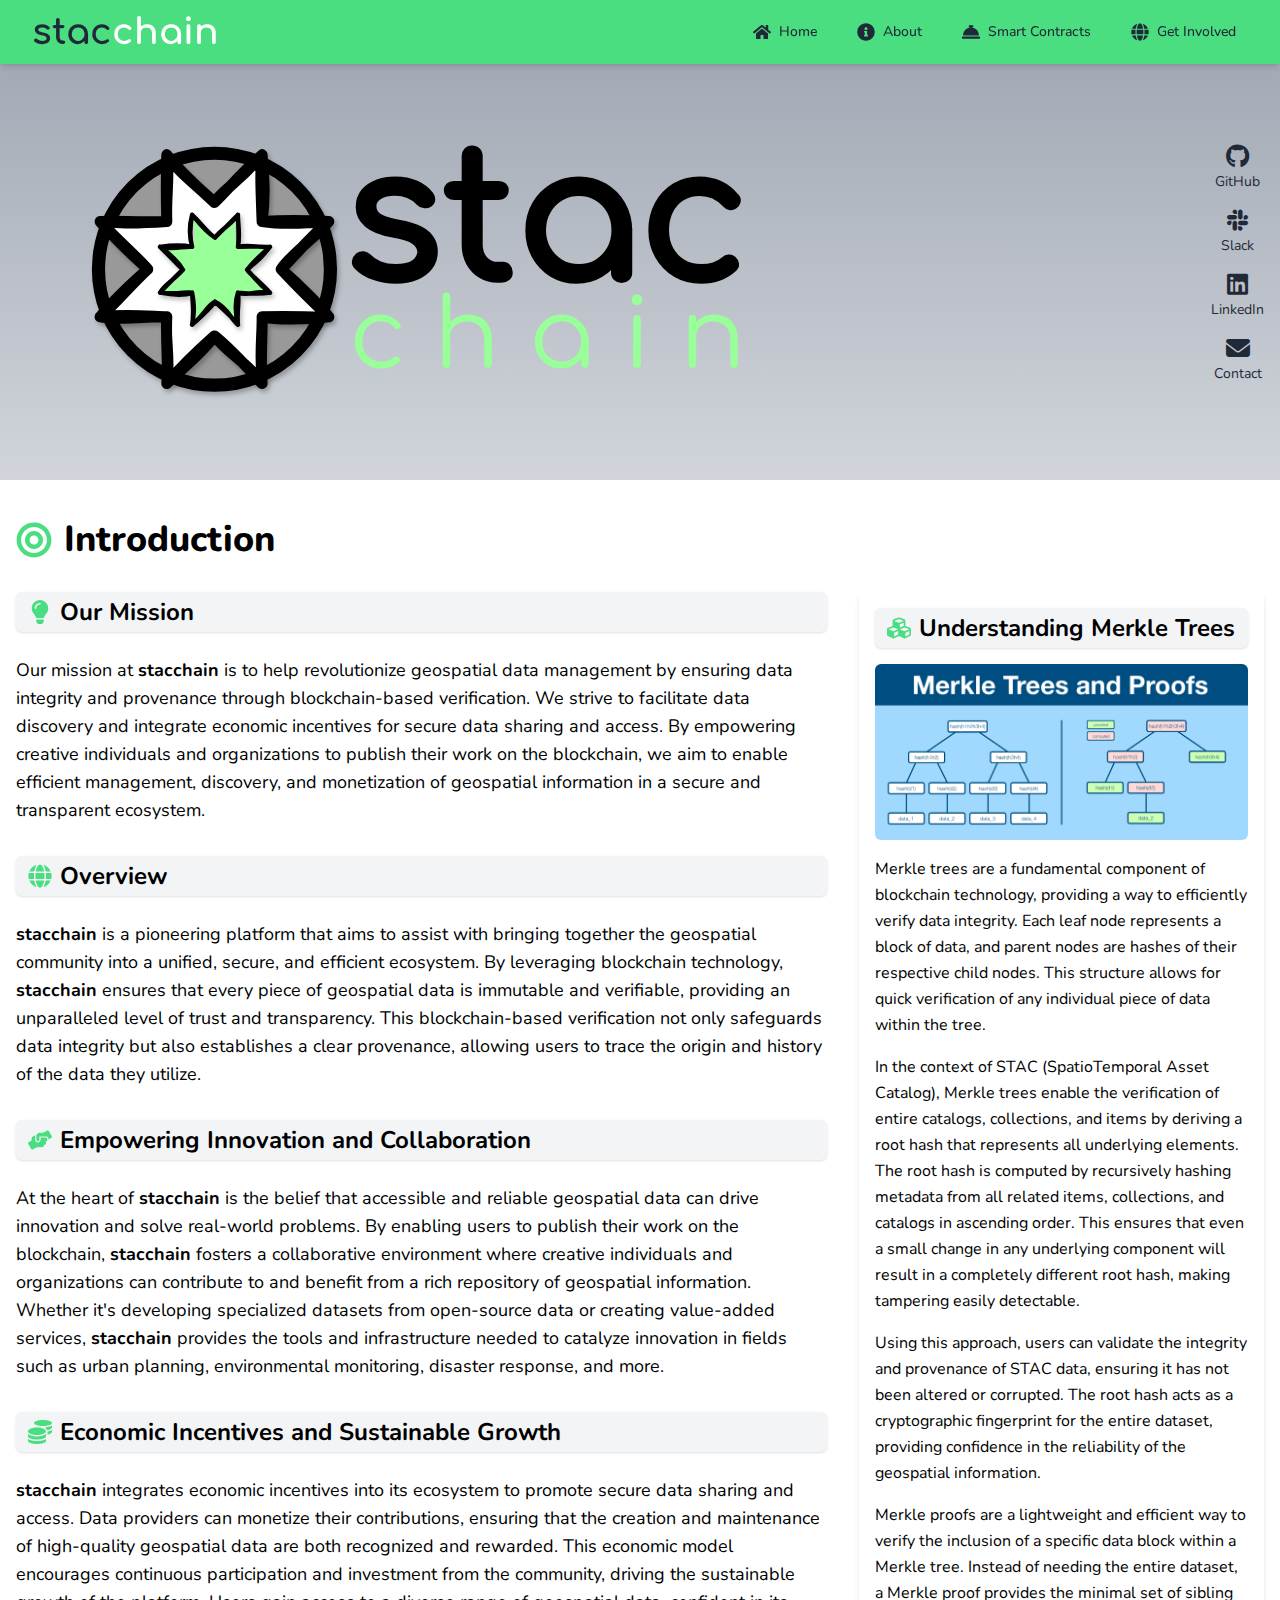
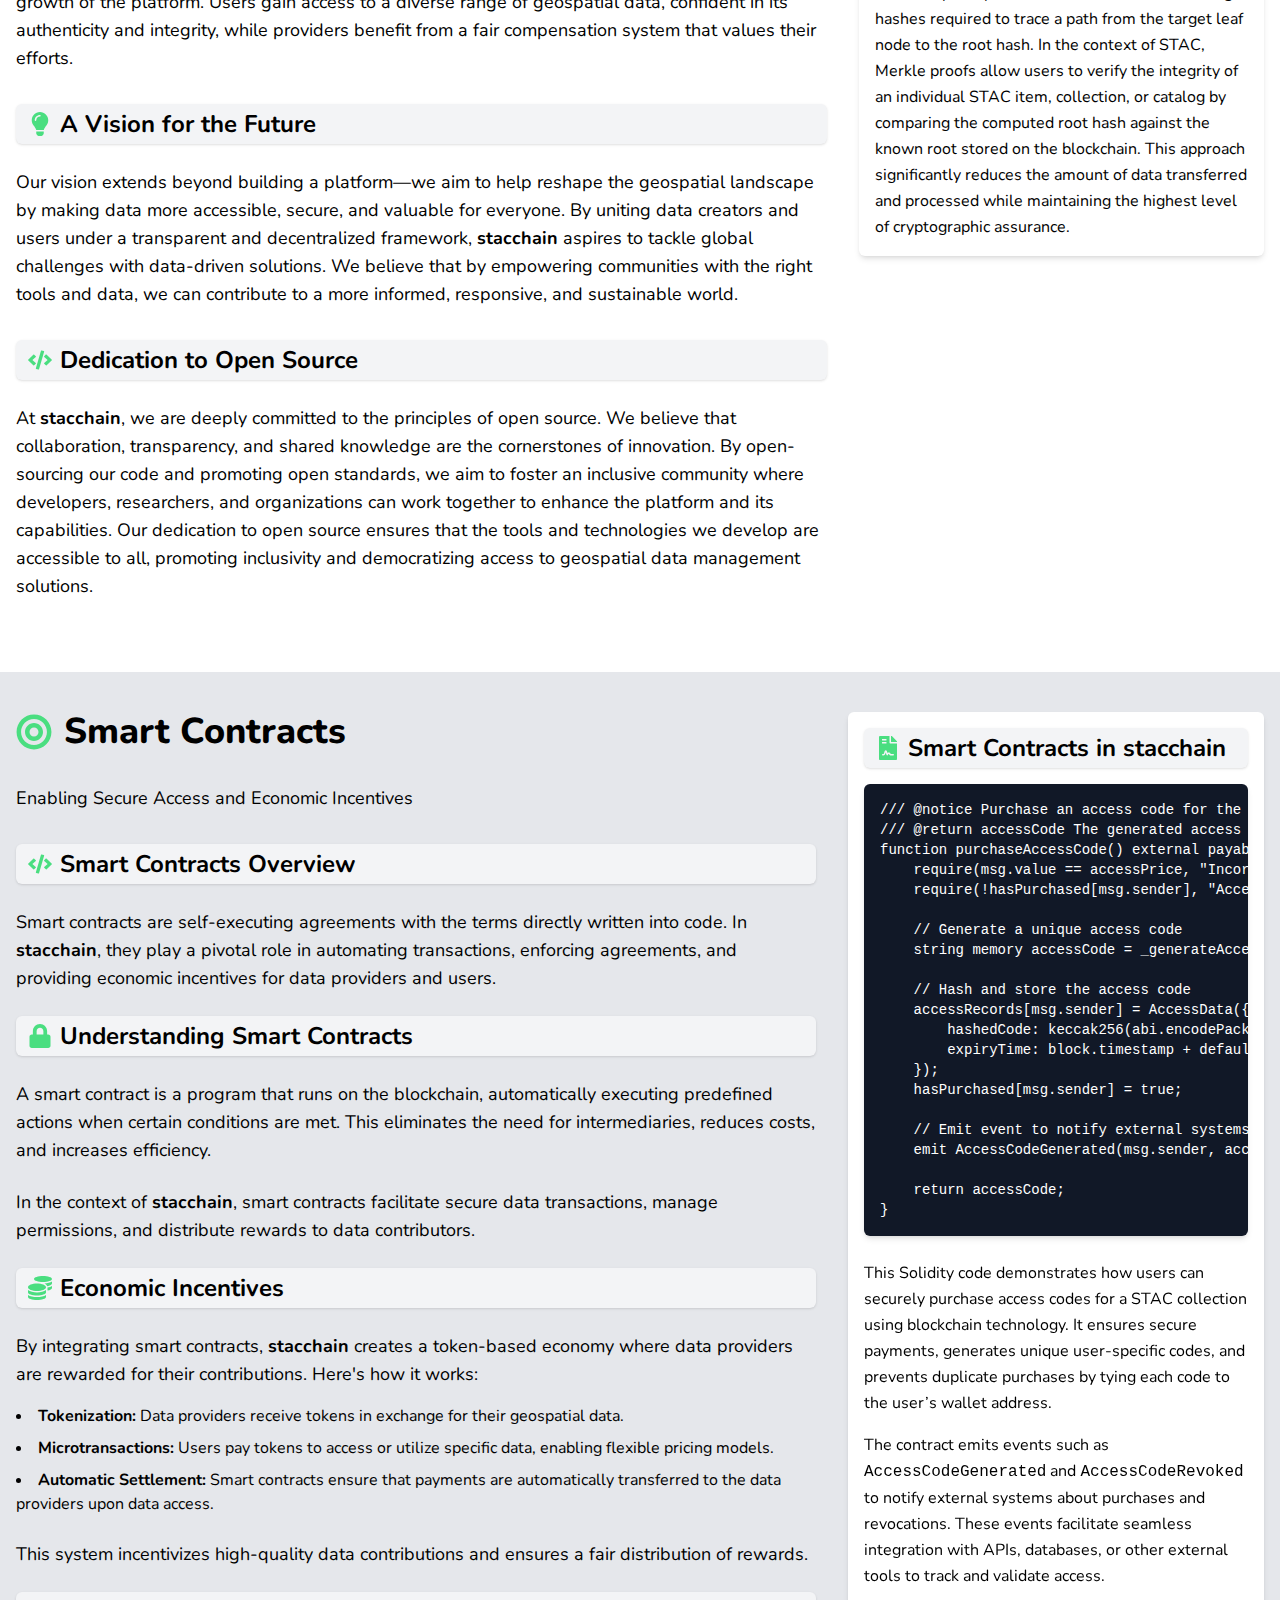
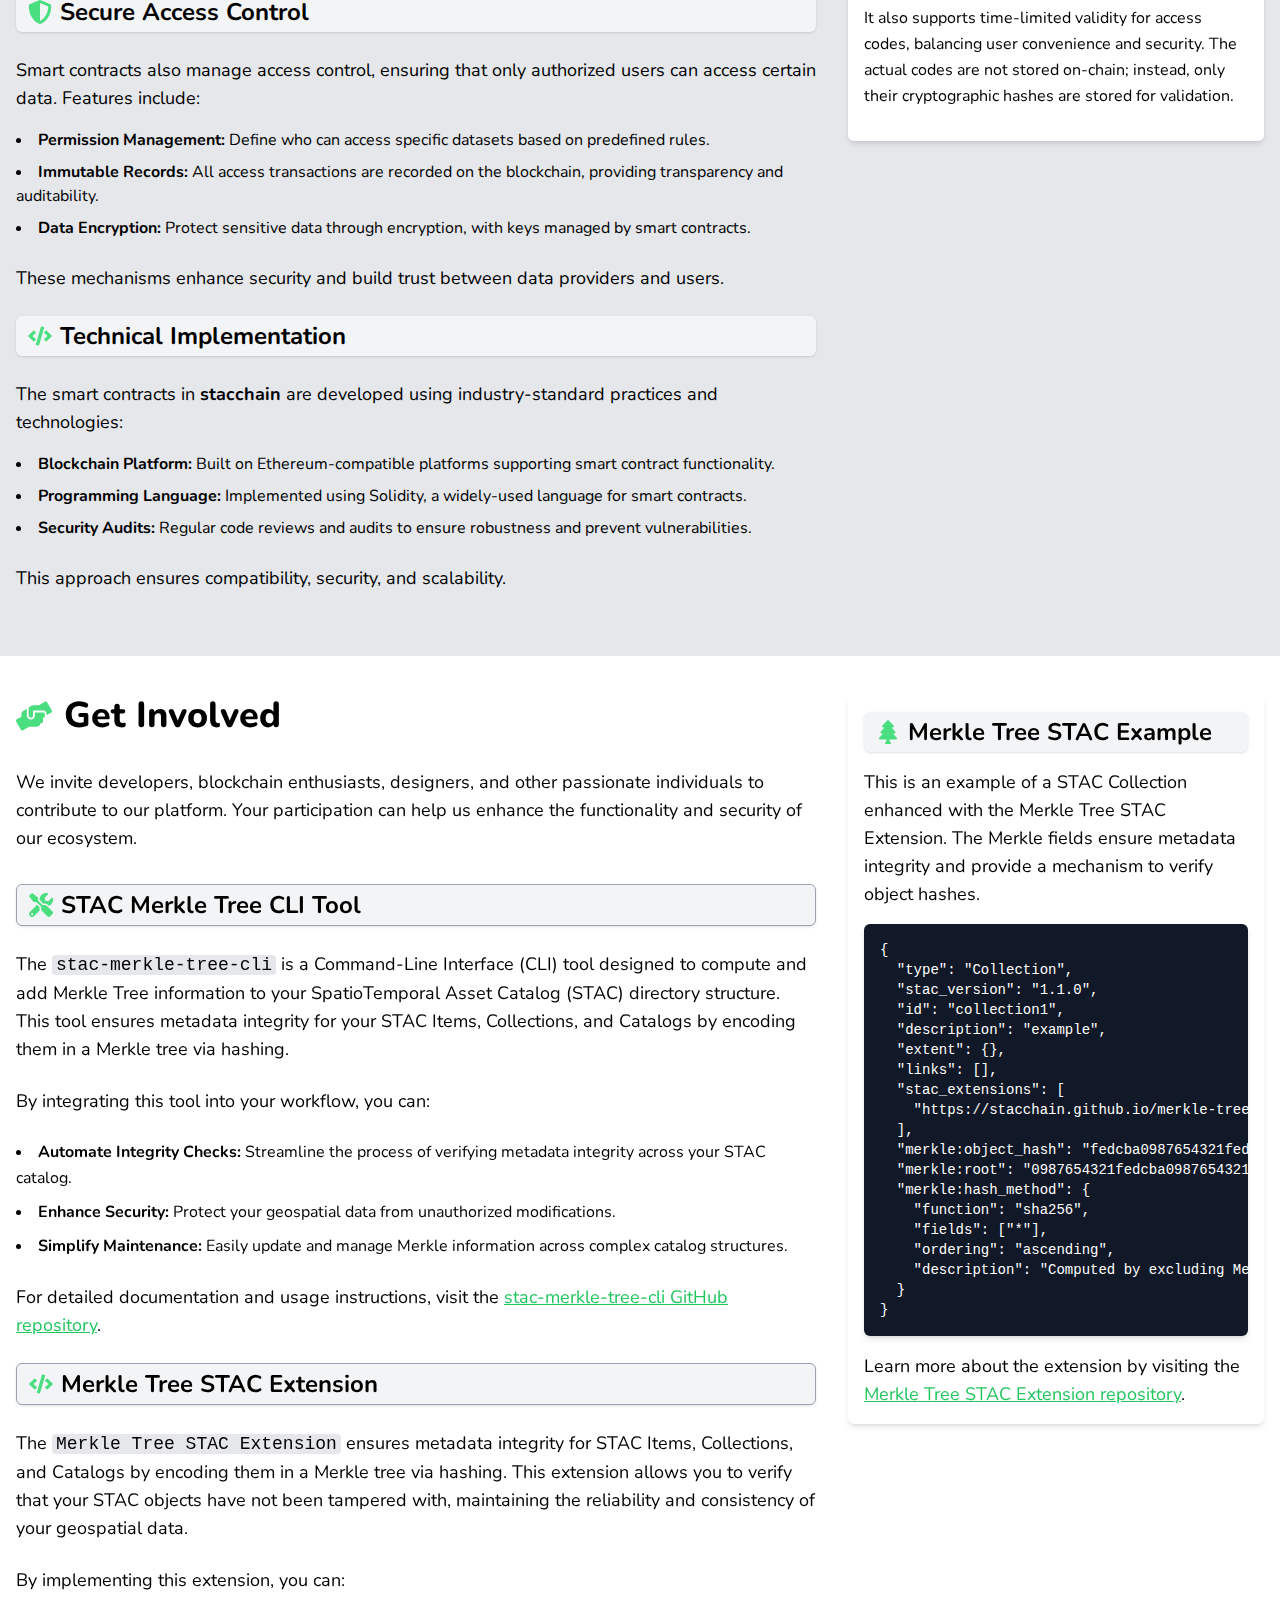
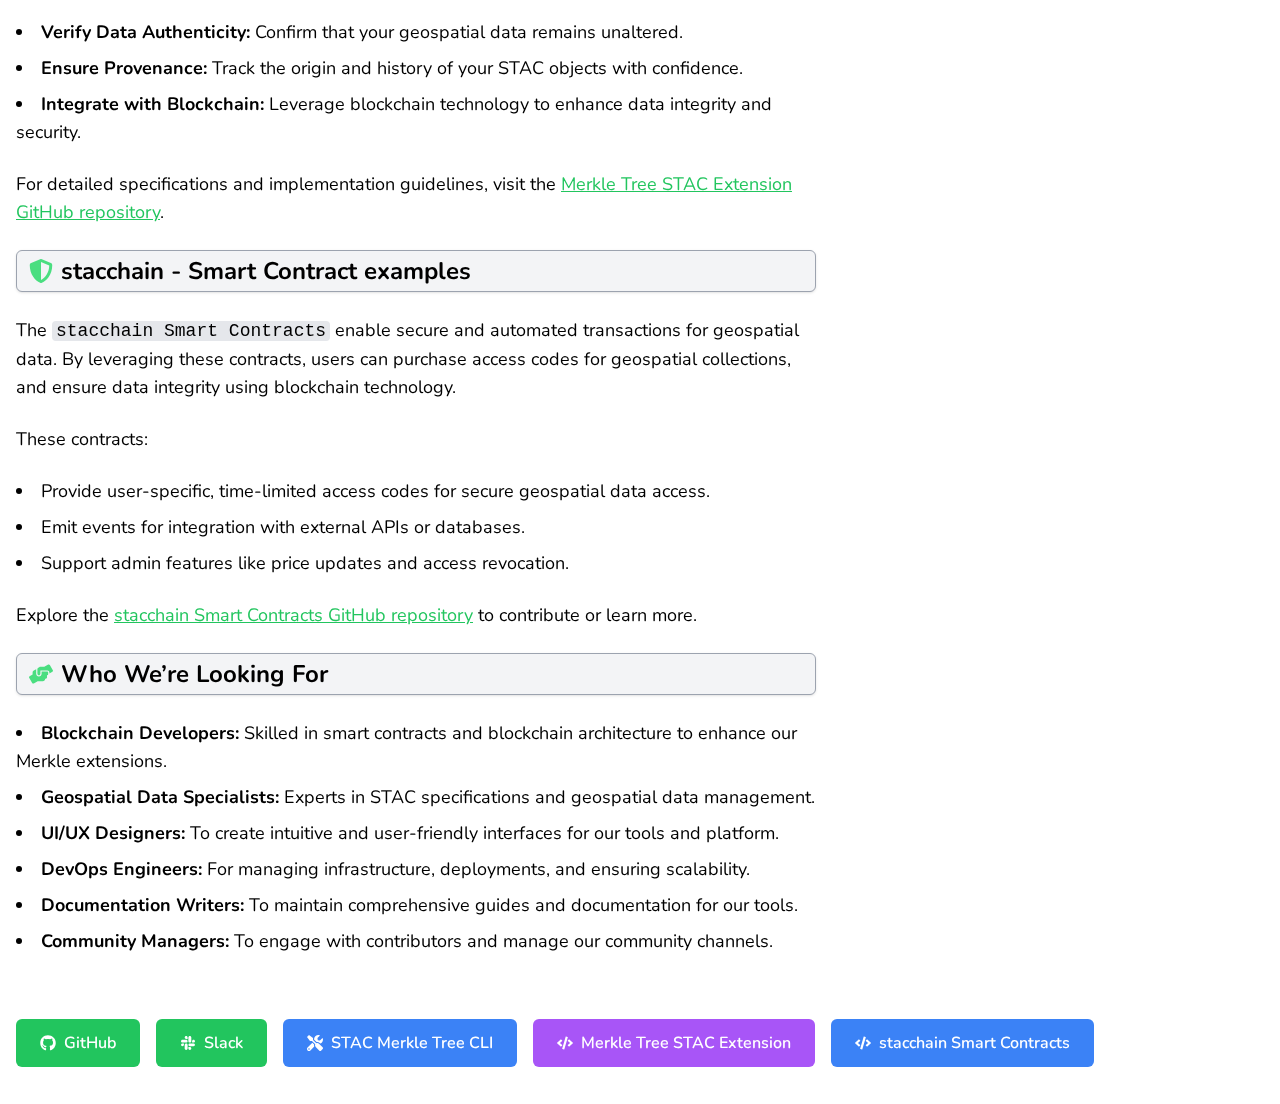
==== commit be76c2b9: "add better merkle tree and proof description" ====
--- a/index.html
+++ b/index.html
@@ -1 +1 @@
-<!doctype html><html lang="en"><head><meta charset="utf-8"/><link rel="icon" href="/favicon.ico"/><meta name="viewport" content="width=device-width,initial-scale=1"/><meta name="theme-color" content="#000000"/><meta name="description" content="Web site created using create-react-app"/><link rel="apple-touch-icon" href="/logo192.png"/><link rel="manifest" href="/manifest.json"/><title>stacchain</title><script defer="defer" src="/static/js/main.40c5100c.js"></script><link href="/static/css/main.9e6f3ecf.css" rel="stylesheet"></head><body><noscript>You need to enable JavaScript to run this app.</noscript><div id="root"></div></body></html>+<!doctype html><html lang="en"><head><meta charset="utf-8"/><link rel="icon" href="/favicon.ico"/><meta name="viewport" content="width=device-width,initial-scale=1"/><meta name="theme-color" content="#000000"/><meta name="description" content="Web site created using create-react-app"/><link rel="apple-touch-icon" href="/logo192.png"/><link rel="manifest" href="/manifest.json"/><title>stacchain</title><script defer="defer" src="/static/js/main.767053dd.js"></script><link href="/static/css/main.a282a874.css" rel="stylesheet"></head><body><noscript>You need to enable JavaScript to run this app.</noscript><div id="root"></div></body></html>--- a/static/css/main.a282a874.css
+++ b/static/css/main.a282a874.css
@@ -0,0 +1,14 @@
+@import url(https://fonts.googleapis.com/css2?family=Nunito:wght@400;700&display=swap);@import url(https://fonts.googleapis.com/css2?family=Comfortaa:wght@300;400;700&display=swap);
+/*!
+ * Font Awesome Free 6.7.1 by @fontawesome - https://fontawesome.com
+ * License - https://fontawesome.com/license/free (Icons: CC BY 4.0, Fonts: SIL OFL 1.1, Code: MIT License)
+ * Copyright 2024 Fonticons, Inc.
+ */*,::backdrop,:after,:before{--tw-border-spacing-x:0;--tw-border-spacing-y:0;--tw-translate-x:0;--tw-translate-y:0;--tw-rotate:0;--tw-skew-x:0;--tw-skew-y:0;--tw-scale-x:1;--tw-scale-y:1;--tw-pan-x: ;--tw-pan-y: ;--tw-pinch-zoom: ;--tw-scroll-snap-strictness:proximity;--tw-gradient-from-position: ;--tw-gradient-via-position: ;--tw-gradient-to-position: ;--tw-ordinal: ;--tw-slashed-zero: ;--tw-numeric-figure: ;--tw-numeric-spacing: ;--tw-numeric-fraction: ;--tw-ring-inset: ;--tw-ring-offset-width:0px;--tw-ring-offset-color:#fff;--tw-ring-color:#3b82f680;--tw-ring-offset-shadow:0 0 #0000;--tw-ring-shadow:0 0 #0000;--tw-shadow:0 0 #0000;--tw-shadow-colored:0 0 #0000;--tw-blur: ;--tw-brightness: ;--tw-contrast: ;--tw-grayscale: ;--tw-hue-rotate: ;--tw-invert: ;--tw-saturate: ;--tw-sepia: ;--tw-drop-shadow: ;--tw-backdrop-blur: ;--tw-backdrop-brightness: ;--tw-backdrop-contrast: ;--tw-backdrop-grayscale: ;--tw-backdrop-hue-rotate: ;--tw-backdrop-invert: ;--tw-backdrop-opacity: ;--tw-backdrop-saturate: ;--tw-backdrop-sepia: ;--tw-contain-size: ;--tw-contain-layout: ;--tw-contain-paint: ;--tw-contain-style: }
+/* ! tailwindcss v3.4.15 | MIT License | https://tailwindcss.com */*,:after,:before{border:0 solid #e5e7eb;box-sizing:border-box}:after,:before{--tw-content:""}:host,html{-webkit-text-size-adjust:100%;font-feature-settings:normal;-webkit-tap-highlight-color:transparent;font-family:ui-sans-serif,system-ui,sans-serif,Apple Color Emoji,Segoe UI Emoji,Segoe UI Symbol,Noto Color Emoji;font-variation-settings:normal;line-height:1.5;tab-size:4}body{line-height:inherit}hr{border-top-width:1px;color:inherit;height:0}abbr:where([title]){-webkit-text-decoration:underline dotted;text-decoration:underline dotted}h1,h2,h3,h4,h5,h6{font-size:inherit;font-weight:inherit}a{color:inherit;text-decoration:inherit}b,strong{font-weight:bolder}code,kbd,pre,samp{font-feature-settings:normal;font-family:Fira Code,monospace;font-size:1em;font-variation-settings:normal}small{font-size:80%}sub,sup{font-size:75%;line-height:0;position:relative;vertical-align:initial}sub{bottom:-.25em}sup{top:-.5em}table{border-collapse:collapse;border-color:inherit;text-indent:0}button,input,optgroup,select,textarea{font-feature-settings:inherit;color:inherit;font-family:inherit;font-size:100%;font-variation-settings:inherit;font-weight:inherit;letter-spacing:inherit;line-height:inherit;margin:0;padding:0}button,select{text-transform:none}button,input:where([type=button]),input:where([type=reset]),input:where([type=submit]){-webkit-appearance:button;background-color:initial;background-image:none}:-moz-focusring{outline:auto}:-moz-ui-invalid{box-shadow:none}progress{vertical-align:initial}::-webkit-inner-spin-button,::-webkit-outer-spin-button{height:auto}[type=search]{-webkit-appearance:textfield;outline-offset:-2px}::-webkit-search-decoration{-webkit-appearance:none}::-webkit-file-upload-button{-webkit-appearance:button;font:inherit}summary{display:list-item}blockquote,dd,dl,figure,h1,h2,h3,h4,h5,h6,hr,p,pre{margin:0}fieldset{margin:0}fieldset,legend{padding:0}menu,ol,ul{list-style:none;margin:0;padding:0}dialog{padding:0}textarea{resize:vertical}input::placeholder,textarea::placeholder{color:#9ca3af;opacity:1}[role=button],button{cursor:pointer}:disabled{cursor:default}audio,canvas,embed,iframe,img,object,svg,video{display:block;vertical-align:middle}img,video{height:auto;max-width:100%}[hidden]:where(:not([hidden=until-found])){display:none}.sr-only{clip:rect(0,0,0,0);border-width:0;height:1px;margin:-1px;overflow:hidden;padding:0;position:absolute;white-space:nowrap;width:1px}.fixed{position:fixed}.relative{position:relative}.left-0{left:0}.right-0{right:0}.top-0{top:0}.z-10{z-index:10}.z-50{z-index:50}.mx-auto{margin-left:auto;margin-right:auto}.mb-4{margin-bottom:1rem}.mb-6{margin-bottom:1.5rem}.mb-8{margin-bottom:2rem}.ml-8{margin-left:2rem}.mr-2{margin-right:.5rem}.mr-3{margin-right:.75rem}.mt-1{margin-top:.25rem}.mt-10{margin-top:2.5rem}.mt-12{margin-top:3rem}.mt-4{margin-top:1rem}.block{display:block}.flex{display:flex}.inline-flex{display:inline-flex}.hidden{display:none}.h-16{height:4rem}.h-28{height:7rem}.h-6{height:1.5rem}.h-auto{height:auto}.w-6{width:1.5rem}.w-full{width:100%}.max-w-full{max-width:100%}.max-w-screen-xl{max-width:1280px}.flex-shrink-0{flex-shrink:0}.scale-150{--tw-scale-x:1.5;--tw-scale-y:1.5;transform:translate(var(--tw-translate-x),var(--tw-translate-y)) rotate(var(--tw-rotate)) skewX(var(--tw-skew-x)) skewY(var(--tw-skew-y)) scaleX(var(--tw-scale-x)) scaleY(var(--tw-scale-y))}.scroll-mt-16{scroll-margin-top:4rem}.list-inside{list-style-position:inside}.list-disc{list-style-type:disc}.flex-row{flex-direction:row}.flex-col{flex-direction:column}.items-center{align-items:center}.justify-center{justify-content:center}.justify-between{justify-content:space-between}.space-x-4>:not([hidden])~:not([hidden]){--tw-space-x-reverse:0;margin-left:calc(1rem*(1 - var(--tw-space-x-reverse)));margin-right:calc(1rem*var(--tw-space-x-reverse))}.space-x-6>:not([hidden])~:not([hidden]){--tw-space-x-reverse:0;margin-left:calc(1.5rem*(1 - var(--tw-space-x-reverse)));margin-right:calc(1.5rem*var(--tw-space-x-reverse))}.space-y-1>:not([hidden])~:not([hidden]){--tw-space-y-reverse:0;margin-bottom:calc(.25rem*var(--tw-space-y-reverse));margin-top:calc(.25rem*(1 - var(--tw-space-y-reverse)))}.space-y-2>:not([hidden])~:not([hidden]){--tw-space-y-reverse:0;margin-bottom:calc(.5rem*var(--tw-space-y-reverse));margin-top:calc(.5rem*(1 - var(--tw-space-y-reverse)))}.space-y-4>:not([hidden])~:not([hidden]){--tw-space-y-reverse:0;margin-bottom:calc(1rem*var(--tw-space-y-reverse));margin-top:calc(1rem*(1 - var(--tw-space-y-reverse)))}.overflow-x-auto{overflow-x:auto}.overflow-x-hidden{overflow-x:hidden}.rounded{border-radius:.25rem}.rounded-md{border-radius:.375rem}.border{border-width:1px}.border-gray-200{--tw-border-opacity:1;border-color:#e5e7eb;border-color:rgb(229 231 235/var(--tw-border-opacity,1))}.border-gray-400{--tw-border-opacity:1;border-color:#9ca3af;border-color:rgb(156 163 175/var(--tw-border-opacity,1))}.bg-blue-500{--tw-bg-opacity:1;background-color:#3b82f6;background-color:rgb(59 130 246/var(--tw-bg-opacity,1))}.bg-gray-100{--tw-bg-opacity:1;background-color:#f3f4f6;background-color:rgb(243 244 246/var(--tw-bg-opacity,1))}.bg-gray-200{--tw-bg-opacity:1;background-color:#e5e7eb;background-color:rgb(229 231 235/var(--tw-bg-opacity,1))}.bg-gray-900{--tw-bg-opacity:1;background-color:#111827;background-color:rgb(17 24 39/var(--tw-bg-opacity,1))}.bg-green-500{--tw-bg-opacity:1;background-color:#22c55e;background-color:rgb(34 197 94/var(--tw-bg-opacity,1))}.bg-purple-500{--tw-bg-opacity:1;background-color:#a855f7;background-color:rgb(168 85 247/var(--tw-bg-opacity,1))}.bg-white{--tw-bg-opacity:1;background-color:#fff;background-color:rgb(255 255 255/var(--tw-bg-opacity,1))}.bg-gradient-to-b{background-image:linear-gradient(to bottom,var(--tw-gradient-stops))}.from-gray-400{--tw-gradient-from:#9ca3af var(--tw-gradient-from-position);--tw-gradient-to:#9ca3af00 var(--tw-gradient-to-position);--tw-gradient-stops:var(--tw-gradient-from),var(--tw-gradient-to)}.from-green-400{--tw-gradient-from:#4ade80 var(--tw-gradient-from-position);--tw-gradient-to:#4ade8000 var(--tw-gradient-to-position);--tw-gradient-stops:var(--tw-gradient-from),var(--tw-gradient-to)}.to-gray-300{--tw-gradient-to:#d1d5db var(--tw-gradient-to-position)}.to-green-400{--tw-gradient-to:#4ade80 var(--tw-gradient-to-position)}.p-2{padding:.5rem}.p-4{padding:1rem}.px-1{padding-left:.25rem;padding-right:.25rem}.px-2{padding-left:.5rem;padding-right:.5rem}.px-3{padding-left:.75rem;padding-right:.75rem}.px-4{padding-left:1rem;padding-right:1rem}.px-6{padding-left:1.5rem;padding-right:1.5rem}.py-1{padding-bottom:.25rem;padding-top:.25rem}.py-10{padding-bottom:2.5rem;padding-top:2.5rem}.py-2{padding-bottom:.5rem;padding-top:.5rem}.py-24{padding-bottom:6rem;padding-top:6rem}.py-3{padding-top:.75rem}.pb-3,.py-3{padding-bottom:.75rem}.pt-2{padding-top:.5rem}.text-left{text-align:left}.font-comfortaa{font-family:Comfortaa,cursive}.font-mono{font-family:Fira Code,monospace}.text-2xl{font-size:1.5rem;line-height:2rem}.text-base{font-size:1rem;line-height:1.5rem}.text-lg{font-size:1.125rem;line-height:1.75rem}.text-sm{font-size:.875rem;line-height:1.25rem}.text-xl{font-size:1.25rem;line-height:1.75rem}.font-bold{font-weight:700}.font-extrabold{font-weight:800}.font-medium{font-weight:500}.font-semibold{font-weight:600}.leading-relaxed{line-height:1.625}.text-black{--tw-text-opacity:1;color:#000;color:rgb(0 0 0/var(--tw-text-opacity,1))}.text-gray-800{--tw-text-opacity:1;color:#1f2937;color:rgb(31 41 55/var(--tw-text-opacity,1))}.text-green-400{--tw-text-opacity:1;color:#4ade80;color:rgb(74 222 128/var(--tw-text-opacity,1))}.text-green-500{--tw-text-opacity:1;color:#22c55e;color:rgb(34 197 94/var(--tw-text-opacity,1))}.text-white{--tw-text-opacity:1;color:#fff;color:rgb(255 255 255/var(--tw-text-opacity,1))}.underline{text-decoration-line:underline}.shadow{--tw-shadow:0 1px 3px 0 #0000001a,0 1px 2px -1px #0000001a;--tw-shadow-colored:0 1px 3px 0 var(--tw-shadow-color),0 1px 2px -1px var(--tw-shadow-color)}.shadow,.shadow-md{box-shadow:0 0 #0000,0 0 #0000,var(--tw-shadow);box-shadow:var(--tw-ring-offset-shadow,0 0 #0000),var(--tw-ring-shadow,0 0 #0000),var(--tw-shadow)}.shadow-md{--tw-shadow:0 4px 6px -1px #0000001a,0 2px 4px -2px #0000001a;--tw-shadow-colored:0 4px 6px -1px var(--tw-shadow-color),0 2px 4px -2px var(--tw-shadow-color)}.transition-colors{transition-duration:.15s;transition-property:color,background-color,border-color,text-decoration-color,fill,stroke;transition-timing-function:cubic-bezier(.4,0,.2,1)}.duration-300{transition-duration:.3s}body{-webkit-font-smoothing:antialiased;-moz-osx-font-smoothing:grayscale;font-family:Nunito,serif;margin:0;overflow-x:hidden}code{font-family:source-code-pro,Menlo,Monaco,Consolas,Courier New,monospace}.hover\:bg-blue-600:hover{--tw-bg-opacity:1;background-color:#2563eb;background-color:rgb(37 99 235/var(--tw-bg-opacity,1))}.hover\:bg-gray-200:hover{--tw-bg-opacity:1;background-color:#e5e7eb;background-color:rgb(229 231 235/var(--tw-bg-opacity,1))}.hover\:bg-gray-300:hover{--tw-bg-opacity:1;background-color:#d1d5db;background-color:rgb(209 213 219/var(--tw-bg-opacity,1))}.hover\:bg-green-500:hover{--tw-bg-opacity:1;background-color:#22c55e;background-color:rgb(34 197 94/var(--tw-bg-opacity,1))}.hover\:bg-green-600:hover{--tw-bg-opacity:1;background-color:#16a34a;background-color:rgb(22 163 74/var(--tw-bg-opacity,1))}.hover\:bg-purple-600:hover{--tw-bg-opacity:1;background-color:#9333ea;background-color:rgb(147 51 234/var(--tw-bg-opacity,1))}.hover\:text-green-400:hover{--tw-text-opacity:1;color:#4ade80;color:rgb(74 222 128/var(--tw-text-opacity,1))}.hover\:text-white:hover{--tw-text-opacity:1;color:#fff;color:rgb(255 255 255/var(--tw-text-opacity,1))}.focus\:outline-none:focus{outline:2px solid #0000;outline-offset:2px}.focus\:ring-2:focus{--tw-ring-offset-shadow:var(--tw-ring-inset) 0 0 0 var(--tw-ring-offset-width) var(--tw-ring-offset-color);--tw-ring-shadow:var(--tw-ring-inset) 0 0 0 calc(2px + var(--tw-ring-offset-width)) var(--tw-ring-color);box-shadow:var(--tw-ring-offset-shadow),var(--tw-ring-shadow),0 0 #0000;box-shadow:var(--tw-ring-offset-shadow),var(--tw-ring-shadow),var(--tw-shadow,0 0 #0000)}.focus\:ring-inset:focus{--tw-ring-inset:inset}.focus\:ring-white:focus{--tw-ring-opacity:1;--tw-ring-color:rgb(255 255 255/var(--tw-ring-opacity,1))}@media (min-width:640px){.sm\:mx-0{margin-left:0;margin-right:0}.sm\:ml-24{margin-left:6rem}.sm\:mt-0{margin-top:0}.sm\:h-36{height:9rem}.sm\:scale-150{--tw-scale-x:1.5;--tw-scale-y:1.5;transform:translate(var(--tw-translate-x),var(--tw-translate-y)) rotate(var(--tw-rotate)) skewX(var(--tw-skew-x)) skewY(var(--tw-skew-y)) scaleX(var(--tw-scale-x)) scaleY(var(--tw-scale-y))}.sm\:flex-row{flex-direction:row}.sm\:items-start{align-items:flex-start}.sm\:justify-between{justify-content:space-between}.sm\:space-x-4>:not([hidden])~:not([hidden]){--tw-space-x-reverse:0;margin-left:calc(1rem*(1 - var(--tw-space-x-reverse)));margin-right:calc(1rem*var(--tw-space-x-reverse))}.sm\:space-y-0>:not([hidden])~:not([hidden]){--tw-space-y-reverse:0;margin-bottom:calc(0px*var(--tw-space-y-reverse));margin-top:calc(0px*(1 - var(--tw-space-y-reverse)))}.sm\:px-3{padding-left:.75rem;padding-right:.75rem}.sm\:px-6{padding-left:1.5rem;padding-right:1.5rem}.sm\:text-2xl{font-size:1.5rem;line-height:2rem}.sm\:text-4xl{font-size:2.25rem;line-height:2.5rem}.sm\:text-lg{font-size:1.125rem;line-height:1.75rem}}@media (min-width:768px){.md\:block{display:block}.md\:flex{display:flex}.md\:hidden{display:none}.md\:h-48{height:12rem}.md\:flex-col{flex-direction:column}.md\:space-x-0>:not([hidden])~:not([hidden]){--tw-space-x-reverse:0;margin-left:calc(0px*(1 - var(--tw-space-x-reverse)));margin-right:calc(0px*var(--tw-space-x-reverse))}.md\:space-y-4>:not([hidden])~:not([hidden]){--tw-space-y-reverse:0;margin-bottom:calc(1rem*var(--tw-space-y-reverse));margin-top:calc(1rem*(1 - var(--tw-space-y-reverse)))}}@media (min-width:1024px){.lg\:mt-0{margin-top:0}.lg\:w-1\/3{width:33.333333%}.lg\:w-2\/3{width:66.666667%}.lg\:flex-row{flex-direction:row}.lg\:space-x-8>:not([hidden])~:not([hidden]){--tw-space-x-reverse:0;margin-left:calc(2rem*(1 - var(--tw-space-x-reverse)));margin-right:calc(2rem*var(--tw-space-x-reverse))}.lg\:px-8{padding-left:2rem;padding-right:2rem}}.App{text-align:center}.App-logo{height:40vmin;pointer-events:none}@media (prefers-reduced-motion:no-preference){.App-logo{animation:App-logo-spin 20s linear infinite}}.App-header{align-items:center;background-color:#282c34;color:#fff;display:flex;flex-direction:column;font-size:calc(10px + 2vmin);justify-content:center;min-height:100vh}.App-link{color:#61dafb}
+
+/*!
+ * Font Awesome Free 6.7.1 by @fontawesome - https://fontawesome.com
+ * License - https://fontawesome.com/license/free (Icons: CC BY 4.0, Fonts: SIL OFL 1.1, Code: MIT License)
+ * Copyright 2024 Fonticons, Inc.
+ */.fa{font-family:Font Awesome\ 6 Free;font-family:var(--fa-style-family,"Font Awesome 6 Free");font-weight:900;font-weight:var(--fa-style,900)}.fa,.fa-brands,.fa-regular,.fa-solid,.fab,.far,.fas{-moz-osx-font-smoothing:grayscale;-webkit-font-smoothing:antialiased;font-feature-settings:normal;display:inline-block;display:var(--fa-display,inline-block);font-style:normal;font-variant:normal;line-height:1;text-rendering:auto}.fa-brands:before,.fa-regular:before,.fa-solid:before,.fa:before,.fab:before,.far:before,.fas:before{content:var(--fa)}.fa-classic,.fa-regular,.fa-solid,.far,.fas{font-family:Font Awesome\ 6 Free}.fa-brands,.fab{font-family:Font Awesome\ 6 Brands}.fa-1x{font-size:1em}.fa-2x{font-size:2em}.fa-3x{font-size:3em}.fa-4x{font-size:4em}.fa-5x{font-size:5em}.fa-6x{font-size:6em}.fa-7x{font-size:7em}.fa-8x{font-size:8em}.fa-9x{font-size:9em}.fa-10x{font-size:10em}.fa-2xs{font-size:.625em;line-height:.1em;vertical-align:.225em}.fa-xs{font-size:.75em;line-height:.08333em;vertical-align:.125em}.fa-sm{font-size:.875em;line-height:.07143em;vertical-align:.05357em}.fa-lg{font-size:1.25em;line-height:.05em;vertical-align:-.075em}.fa-xl{font-size:1.5em;line-height:.04167em;vertical-align:-.125em}.fa-2xl{font-size:2em;line-height:.03125em;vertical-align:-.1875em}.fa-fw{text-align:center;width:1.25em}.fa-ul{list-style-type:none;margin-left:2.5em;margin-left:var(--fa-li-margin,2.5em);padding-left:0}.fa-ul>li{position:relative}.fa-li{left:-2em;left:calc(var(--fa-li-width, 2em)*-1);line-height:inherit;position:absolute;text-align:center;width:2em;width:var(--fa-li-width,2em)}.fa-border{border:.08em solid #eee;border:var(--fa-border-width,.08em) var(--fa-border-style,solid) var(--fa-border-color,#eee);border-radius:.1em;border-radius:var(--fa-border-radius,.1em);padding:.2em .25em .15em;padding:var(--fa-border-padding,.2em .25em .15em)}.fa-pull-left{float:left;margin-right:.3em;margin-right:var(--fa-pull-margin,.3em)}.fa-pull-right{float:right;margin-left:.3em;margin-left:var(--fa-pull-margin,.3em)}.fa-beat{animation-delay:0s;animation-delay:var(--fa-animation-delay,0s);animation-direction:normal;animation-direction:var(--fa-animation-direction,normal);animation-duration:1s;animation-duration:var(--fa-animation-duration,1s);animation-iteration-count:infinite;animation-iteration-count:var(--fa-animation-iteration-count,infinite);animation-name:fa-beat;animation-timing-function:ease-in-out;animation-timing-function:var(--fa-animation-timing,ease-in-out)}.fa-bounce{animation-delay:0s;animation-delay:var(--fa-animation-delay,0s);animation-direction:normal;animation-direction:var(--fa-animation-direction,normal);animation-duration:1s;animation-duration:var(--fa-animation-duration,1s);animation-iteration-count:infinite;animation-iteration-count:var(--fa-animation-iteration-count,infinite);animation-name:fa-bounce;animation-timing-function:cubic-bezier(.28,.84,.42,1);animation-timing-function:var(--fa-animation-timing,cubic-bezier(.28,.84,.42,1))}.fa-fade{animation-iteration-count:infinite;animation-iteration-count:var(--fa-animation-iteration-count,infinite);animation-name:fa-fade;animation-timing-function:cubic-bezier(.4,0,.6,1);animation-timing-function:var(--fa-animation-timing,cubic-bezier(.4,0,.6,1))}.fa-beat-fade,.fa-fade{animation-delay:0s;animation-delay:var(--fa-animation-delay,0s);animation-direction:normal;animation-direction:var(--fa-animation-direction,normal);animation-duration:1s;animation-duration:var(--fa-animation-duration,1s)}.fa-beat-fade{animation-iteration-count:infinite;animation-iteration-count:var(--fa-animation-iteration-count,infinite);animation-name:fa-beat-fade;animation-timing-function:cubic-bezier(.4,0,.6,1);animation-timing-function:var(--fa-animation-timing,cubic-bezier(.4,0,.6,1))}.fa-flip{animation-delay:0s;animation-delay:var(--fa-animation-delay,0s);animation-direction:normal;animation-direction:var(--fa-animation-direction,normal);animation-duration:1s;animation-duration:var(--fa-animation-duration,1s);animation-iteration-count:infinite;animation-iteration-count:var(--fa-animation-iteration-count,infinite);animation-name:fa-flip;animation-timing-function:ease-in-out;animation-timing-function:var(--fa-animation-timing,ease-in-out)}.fa-shake{animation-duration:1s;animation-duration:var(--fa-animation-duration,1s);animation-iteration-count:infinite;animation-iteration-count:var(--fa-animation-iteration-count,infinite);animation-name:fa-shake;animation-timing-function:linear;animation-timing-function:var(--fa-animation-timing,linear)}.fa-shake,.fa-spin{animation-delay:0s;animation-delay:var(--fa-animation-delay,0s);animation-direction:normal;animation-direction:var(--fa-animation-direction,normal)}.fa-spin{animation-duration:2s;animation-duration:var(--fa-animation-duration,2s);animation-iteration-count:infinite;animation-iteration-count:var(--fa-animation-iteration-count,infinite);animation-name:fa-spin;animation-timing-function:linear;animation-timing-function:var(--fa-animation-timing,linear)}.fa-spin-reverse{--fa-animation-direction:reverse}.fa-pulse,.fa-spin-pulse{animation-direction:normal;animation-direction:var(--fa-animation-direction,normal);animation-duration:1s;animation-duration:var(--fa-animation-duration,1s);animation-iteration-count:infinite;animation-iteration-count:var(--fa-animation-iteration-count,infinite);animation-name:fa-spin;animation-timing-function:steps(8);animation-timing-function:var(--fa-animation-timing,steps(8))}@media (prefers-reduced-motion:reduce){.fa-beat,.fa-beat-fade,.fa-bounce,.fa-fade,.fa-flip,.fa-pulse,.fa-shake,.fa-spin,.fa-spin-pulse{animation-delay:-1ms;animation-duration:1ms;animation-iteration-count:1;transition-delay:0s;transition-duration:0s}}@keyframes fa-beat{0%,90%{transform:scale(1)}45%{transform:scale(1.25);transform:scale(var(--fa-beat-scale,1.25))}}@keyframes fa-bounce{0%{transform:scale(1) translateY(0)}10%{transform:scale(1.1,.9) translateY(0);transform:scale(var(--fa-bounce-start-scale-x,1.1),var(--fa-bounce-start-scale-y,.9)) translateY(0)}30%{transform:scale(.9,1.1) translateY(-.5em);transform:scale(var(--fa-bounce-jump-scale-x,.9),var(--fa-bounce-jump-scale-y,1.1)) translateY(var(--fa-bounce-height,-.5em))}50%{transform:scale(1.05,.95) translateY(0);transform:scale(var(--fa-bounce-land-scale-x,1.05),var(--fa-bounce-land-scale-y,.95)) translateY(0)}57%{transform:scale(1) translateY(-.125em);transform:scale(1) translateY(var(--fa-bounce-rebound,-.125em))}64%{transform:scale(1) translateY(0)}to{transform:scale(1) translateY(0)}}@keyframes fa-fade{50%{opacity:.4;opacity:var(--fa-fade-opacity,.4)}}@keyframes fa-beat-fade{0%,to{opacity:.4;opacity:var(--fa-beat-fade-opacity,.4);transform:scale(1)}50%{opacity:1;transform:scale(1.125);transform:scale(var(--fa-beat-fade-scale,1.125))}}@keyframes fa-flip{50%{transform:rotateY(-180deg);transform:rotate3d(var(--fa-flip-x,0),var(--fa-flip-y,1),var(--fa-flip-z,0),var(--fa-flip-angle,-180deg))}}@keyframes fa-shake{0%{transform:rotate(-15deg)}4%{transform:rotate(15deg)}24%,8%{transform:rotate(-18deg)}12%,28%{transform:rotate(18deg)}16%{transform:rotate(-22deg)}20%{transform:rotate(22deg)}32%{transform:rotate(-12deg)}36%{transform:rotate(12deg)}40%,to{transform:rotate(0deg)}}@keyframes fa-spin{0%{transform:rotate(0deg)}to{transform:rotate(1turn)}}.fa-rotate-90{transform:rotate(90deg)}.fa-rotate-180{transform:rotate(180deg)}.fa-rotate-270{transform:rotate(270deg)}.fa-flip-horizontal{transform:scaleX(-1)}.fa-flip-vertical{transform:scaleY(-1)}.fa-flip-both,.fa-flip-horizontal.fa-flip-vertical{transform:scale(-1)}.fa-rotate-by{transform:rotate(0);transform:rotate(var(--fa-rotate-angle,0))}.fa-stack{display:inline-block;height:2em;line-height:2em;position:relative;vertical-align:middle;width:2.5em}.fa-stack-1x,.fa-stack-2x{left:0;position:absolute;text-align:center;width:100%;z-index:auto;z-index:var(--fa-stack-z-index,auto)}.fa-stack-1x{line-height:inherit}.fa-stack-2x{font-size:2em}.fa-inverse{color:#fff;color:var(--fa-inverse,#fff)}.fa-0{--fa:"\30";--fa--fa:"\30\30"}.fa-1{--fa:"\31";--fa--fa:"\31\31"}.fa-2{--fa:"\32";--fa--fa:"\32\32"}.fa-3{--fa:"\33";--fa--fa:"\33\33"}.fa-4{--fa:"\34";--fa--fa:"\34\34"}.fa-5{--fa:"\35";--fa--fa:"\35\35"}.fa-6{--fa:"\36";--fa--fa:"\36\36"}.fa-7{--fa:"\37";--fa--fa:"\37\37"}.fa-8{--fa:"\38";--fa--fa:"\38\38"}.fa-9{--fa:"\39";--fa--fa:"\39\39"}.fa-fill-drip{--fa:"\f576";--fa--fa:"\f576\f576"}.fa-arrows-to-circle{--fa:"\e4bd";--fa--fa:"\e4bd\e4bd"}.fa-chevron-circle-right,.fa-circle-chevron-right{--fa:"\f138";--fa--fa:"\f138\f138"}.fa-at{--fa:"\40";--fa--fa:"\40\40"}.fa-trash-alt,.fa-trash-can{--fa:"\f2ed";--fa--fa:"\f2ed\f2ed"}.fa-text-height{--fa:"\f034";--fa--fa:"\f034\f034"}.fa-user-times,.fa-user-xmark{--fa:"\f235";--fa--fa:"\f235\f235"}.fa-stethoscope{--fa:"\f0f1";--fa--fa:"\f0f1\f0f1"}.fa-comment-alt,.fa-message{--fa:"\f27a";--fa--fa:"\f27a\f27a"}.fa-info{--fa:"\f129";--fa--fa:"\f129\f129"}.fa-compress-alt,.fa-down-left-and-up-right-to-center{--fa:"\f422";--fa--fa:"\f422\f422"}.fa-explosion{--fa:"\e4e9";--fa--fa:"\e4e9\e4e9"}.fa-file-alt,.fa-file-lines,.fa-file-text{--fa:"\f15c";--fa--fa:"\f15c\f15c"}.fa-wave-square{--fa:"\f83e";--fa--fa:"\f83e\f83e"}.fa-ring{--fa:"\f70b";--fa--fa:"\f70b\f70b"}.fa-building-un{--fa:"\e4d9";--fa--fa:"\e4d9\e4d9"}.fa-dice-three{--fa:"\f527";--fa--fa:"\f527\f527"}.fa-calendar-alt,.fa-calendar-days{--fa:"\f073";--fa--fa:"\f073\f073"}.fa-anchor-circle-check{--fa:"\e4aa";--fa--fa:"\e4aa\e4aa"}.fa-building-circle-arrow-right{--fa:"\e4d1";--fa--fa:"\e4d1\e4d1"}.fa-volleyball,.fa-volleyball-ball{--fa:"\f45f";--fa--fa:"\f45f\f45f"}.fa-arrows-up-to-line{--fa:"\e4c2";--fa--fa:"\e4c2\e4c2"}.fa-sort-desc,.fa-sort-down{--fa:"\f0dd";--fa--fa:"\f0dd\f0dd"}.fa-circle-minus,.fa-minus-circle{--fa:"\f056";--fa--fa:"\f056\f056"}.fa-door-open{--fa:"\f52b";--fa--fa:"\f52b\f52b"}.fa-right-from-bracket,.fa-sign-out-alt{--fa:"\f2f5";--fa--fa:"\f2f5\f2f5"}.fa-atom{--fa:"\f5d2";--fa--fa:"\f5d2\f5d2"}.fa-soap{--fa:"\e06e";--fa--fa:"\e06e\e06e"}.fa-heart-music-camera-bolt,.fa-icons{--fa:"\f86d";--fa--fa:"\f86d\f86d"}.fa-microphone-alt-slash,.fa-microphone-lines-slash{--fa:"\f539";--fa--fa:"\f539\f539"}.fa-bridge-circle-check{--fa:"\e4c9";--fa--fa:"\e4c9\e4c9"}.fa-pump-medical{--fa:"\e06a";--fa--fa:"\e06a\e06a"}.fa-fingerprint{--fa:"\f577";--fa--fa:"\f577\f577"}.fa-hand-point-right{--fa:"\f0a4";--fa--fa:"\f0a4\f0a4"}.fa-magnifying-glass-location,.fa-search-location{--fa:"\f689";--fa--fa:"\f689\f689"}.fa-forward-step,.fa-step-forward{--fa:"\f051";--fa--fa:"\f051\f051"}.fa-face-smile-beam,.fa-smile-beam{--fa:"\f5b8";--fa--fa:"\f5b8\f5b8"}.fa-flag-checkered{--fa:"\f11e";--fa--fa:"\f11e\f11e"}.fa-football,.fa-football-ball{--fa:"\f44e";--fa--fa:"\f44e\f44e"}.fa-school-circle-exclamation{--fa:"\e56c";--fa--fa:"\e56c\e56c"}.fa-crop{--fa:"\f125";--fa--fa:"\f125\f125"}.fa-angle-double-down,.fa-angles-down{--fa:"\f103";--fa--fa:"\f103\f103"}.fa-users-rectangle{--fa:"\e594";--fa--fa:"\e594\e594"}.fa-people-roof{--fa:"\e537";--fa--fa:"\e537\e537"}.fa-people-line{--fa:"\e534";--fa--fa:"\e534\e534"}.fa-beer,.fa-beer-mug-empty{--fa:"\f0fc";--fa--fa:"\f0fc\f0fc"}.fa-diagram-predecessor{--fa:"\e477";--fa--fa:"\e477\e477"}.fa-arrow-up-long,.fa-long-arrow-up{--fa:"\f176";--fa--fa:"\f176\f176"}.fa-burn,.fa-fire-flame-simple{--fa:"\f46a";--fa--fa:"\f46a\f46a"}.fa-male,.fa-person{--fa:"\f183";--fa--fa:"\f183\f183"}.fa-laptop{--fa:"\f109";--fa--fa:"\f109\f109"}.fa-file-csv{--fa:"\f6dd";--fa--fa:"\f6dd\f6dd"}.fa-menorah{--fa:"\f676";--fa--fa:"\f676\f676"}.fa-truck-plane{--fa:"\e58f";--fa--fa:"\e58f\e58f"}.fa-record-vinyl{--fa:"\f8d9";--fa--fa:"\f8d9\f8d9"}.fa-face-grin-stars,.fa-grin-stars{--fa:"\f587";--fa--fa:"\f587\f587"}.fa-bong{--fa:"\f55c";--fa--fa:"\f55c\f55c"}.fa-pastafarianism,.fa-spaghetti-monster-flying{--fa:"\f67b";--fa--fa:"\f67b\f67b"}.fa-arrow-down-up-across-line{--fa:"\e4af";--fa--fa:"\e4af\e4af"}.fa-spoon,.fa-utensil-spoon{--fa:"\f2e5";--fa--fa:"\f2e5\f2e5"}.fa-jar-wheat{--fa:"\e517";--fa--fa:"\e517\e517"}.fa-envelopes-bulk,.fa-mail-bulk{--fa:"\f674";--fa--fa:"\f674\f674"}.fa-file-circle-exclamation{--fa:"\e4eb";--fa--fa:"\e4eb\e4eb"}.fa-circle-h,.fa-hospital-symbol{--fa:"\f47e";--fa--fa:"\f47e\f47e"}.fa-pager{--fa:"\f815";--fa--fa:"\f815\f815"}.fa-address-book,.fa-contact-book{--fa:"\f2b9";--fa--fa:"\f2b9\f2b9"}.fa-strikethrough{--fa:"\f0cc";--fa--fa:"\f0cc\f0cc"}.fa-k{--fa:"\4b";--fa--fa:"\4b\4b"}.fa-landmark-flag{--fa:"\e51c";--fa--fa:"\e51c\e51c"}.fa-pencil,.fa-pencil-alt{--fa:"\f303";--fa--fa:"\f303\f303"}.fa-backward{--fa:"\f04a";--fa--fa:"\f04a\f04a"}.fa-caret-right{--fa:"\f0da";--fa--fa:"\f0da\f0da"}.fa-comments{--fa:"\f086";--fa--fa:"\f086\f086"}.fa-file-clipboard,.fa-paste{--fa:"\f0ea";--fa--fa:"\f0ea\f0ea"}.fa-code-pull-request{--fa:"\e13c";--fa--fa:"\e13c\e13c"}.fa-clipboard-list{--fa:"\f46d";--fa--fa:"\f46d\f46d"}.fa-truck-loading,.fa-truck-ramp-box{--fa:"\f4de";--fa--fa:"\f4de\f4de"}.fa-user-check{--fa:"\f4fc";--fa--fa:"\f4fc\f4fc"}.fa-vial-virus{--fa:"\e597";--fa--fa:"\e597\e597"}.fa-sheet-plastic{--fa:"\e571";--fa--fa:"\e571\e571"}.fa-blog{--fa:"\f781";--fa--fa:"\f781\f781"}.fa-user-ninja{--fa:"\f504";--fa--fa:"\f504\f504"}.fa-person-arrow-up-from-line{--fa:"\e539";--fa--fa:"\e539\e539"}.fa-scroll-torah,.fa-torah{--fa:"\f6a0";--fa--fa:"\f6a0\f6a0"}.fa-broom-ball,.fa-quidditch,.fa-quidditch-broom-ball{--fa:"\f458";--fa--fa:"\f458\f458"}.fa-toggle-off{--fa:"\f204";--fa--fa:"\f204\f204"}.fa-archive,.fa-box-archive{--fa:"\f187";--fa--fa:"\f187\f187"}.fa-person-drowning{--fa:"\e545";--fa--fa:"\e545\e545"}.fa-arrow-down-9-1,.fa-sort-numeric-desc,.fa-sort-numeric-down-alt{--fa:"\f886";--fa--fa:"\f886\f886"}.fa-face-grin-tongue-squint,.fa-grin-tongue-squint{--fa:"\f58a";--fa--fa:"\f58a\f58a"}.fa-spray-can{--fa:"\f5bd";--fa--fa:"\f5bd\f5bd"}.fa-truck-monster{--fa:"\f63b";--fa--fa:"\f63b\f63b"}.fa-w{--fa:"\57";--fa--fa:"\57\57"}.fa-earth-africa,.fa-globe-africa{--fa:"\f57c";--fa--fa:"\f57c\f57c"}.fa-rainbow{--fa:"\f75b";--fa--fa:"\f75b\f75b"}.fa-circle-notch{--fa:"\f1ce";--fa--fa:"\f1ce\f1ce"}.fa-tablet-alt,.fa-tablet-screen-button{--fa:"\f3fa";--fa--fa:"\f3fa\f3fa"}.fa-paw{--fa:"\f1b0";--fa--fa:"\f1b0\f1b0"}.fa-cloud{--fa:"\f0c2";--fa--fa:"\f0c2\f0c2"}.fa-trowel-bricks{--fa:"\e58a";--fa--fa:"\e58a\e58a"}.fa-face-flushed,.fa-flushed{--fa:"\f579";--fa--fa:"\f579\f579"}.fa-hospital-user{--fa:"\f80d";--fa--fa:"\f80d\f80d"}.fa-tent-arrow-left-right{--fa:"\e57f";--fa--fa:"\e57f\e57f"}.fa-gavel,.fa-legal{--fa:"\f0e3";--fa--fa:"\f0e3\f0e3"}.fa-binoculars{--fa:"\f1e5";--fa--fa:"\f1e5\f1e5"}.fa-microphone-slash{--fa:"\f131";--fa--fa:"\f131\f131"}.fa-box-tissue{--fa:"\e05b";--fa--fa:"\e05b\e05b"}.fa-motorcycle{--fa:"\f21c";--fa--fa:"\f21c\f21c"}.fa-bell-concierge,.fa-concierge-bell{--fa:"\f562";--fa--fa:"\f562\f562"}.fa-pen-ruler,.fa-pencil-ruler{--fa:"\f5ae";--fa--fa:"\f5ae\f5ae"}.fa-people-arrows,.fa-people-arrows-left-right{--fa:"\e068";--fa--fa:"\e068\e068"}.fa-mars-and-venus-burst{--fa:"\e523";--fa--fa:"\e523\e523"}.fa-caret-square-right,.fa-square-caret-right{--fa:"\f152";--fa--fa:"\f152\f152"}.fa-cut,.fa-scissors{--fa:"\f0c4";--fa--fa:"\f0c4\f0c4"}.fa-sun-plant-wilt{--fa:"\e57a";--fa--fa:"\e57a\e57a"}.fa-toilets-portable{--fa:"\e584";--fa--fa:"\e584\e584"}.fa-hockey-puck{--fa:"\f453";--fa--fa:"\f453\f453"}.fa-table{--fa:"\f0ce";--fa--fa:"\f0ce\f0ce"}.fa-magnifying-glass-arrow-right{--fa:"\e521";--fa--fa:"\e521\e521"}.fa-digital-tachograph,.fa-tachograph-digital{--fa:"\f566";--fa--fa:"\f566\f566"}.fa-users-slash{--fa:"\e073";--fa--fa:"\e073\e073"}.fa-clover{--fa:"\e139";--fa--fa:"\e139\e139"}.fa-mail-reply,.fa-reply{--fa:"\f3e5";--fa--fa:"\f3e5\f3e5"}.fa-star-and-crescent{--fa:"\f699";--fa--fa:"\f699\f699"}.fa-house-fire{--fa:"\e50c";--fa--fa:"\e50c\e50c"}.fa-minus-square,.fa-square-minus{--fa:"\f146";--fa--fa:"\f146\f146"}.fa-helicopter{--fa:"\f533";--fa--fa:"\f533\f533"}.fa-compass{--fa:"\f14e";--fa--fa:"\f14e\f14e"}.fa-caret-square-down,.fa-square-caret-down{--fa:"\f150";--fa--fa:"\f150\f150"}.fa-file-circle-question{--fa:"\e4ef";--fa--fa:"\e4ef\e4ef"}.fa-laptop-code{--fa:"\f5fc";--fa--fa:"\f5fc\f5fc"}.fa-swatchbook{--fa:"\f5c3";--fa--fa:"\f5c3\f5c3"}.fa-prescription-bottle{--fa:"\f485";--fa--fa:"\f485\f485"}.fa-bars,.fa-navicon{--fa:"\f0c9";--fa--fa:"\f0c9\f0c9"}.fa-people-group{--fa:"\e533";--fa--fa:"\e533\e533"}.fa-hourglass-3,.fa-hourglass-end{--fa:"\f253";--fa--fa:"\f253\f253"}.fa-heart-broken,.fa-heart-crack{--fa:"\f7a9";--fa--fa:"\f7a9\f7a9"}.fa-external-link-square-alt,.fa-square-up-right{--fa:"\f360";--fa--fa:"\f360\f360"}.fa-face-kiss-beam,.fa-kiss-beam{--fa:"\f597";--fa--fa:"\f597\f597"}.fa-film{--fa:"\f008";--fa--fa:"\f008\f008"}.fa-ruler-horizontal{--fa:"\f547";--fa--fa:"\f547\f547"}.fa-people-robbery{--fa:"\e536";--fa--fa:"\e536\e536"}.fa-lightbulb{--fa:"\f0eb";--fa--fa:"\f0eb\f0eb"}.fa-caret-left{--fa:"\f0d9";--fa--fa:"\f0d9\f0d9"}.fa-circle-exclamation,.fa-exclamation-circle{--fa:"\f06a";--fa--fa:"\f06a\f06a"}.fa-school-circle-xmark{--fa:"\e56d";--fa--fa:"\e56d\e56d"}.fa-arrow-right-from-bracket,.fa-sign-out{--fa:"\f08b";--fa--fa:"\f08b\f08b"}.fa-chevron-circle-down,.fa-circle-chevron-down{--fa:"\f13a";--fa--fa:"\f13a\f13a"}.fa-unlock-alt,.fa-unlock-keyhole{--fa:"\f13e";--fa--fa:"\f13e\f13e"}.fa-cloud-showers-heavy{--fa:"\f740";--fa--fa:"\f740\f740"}.fa-headphones-alt,.fa-headphones-simple{--fa:"\f58f";--fa--fa:"\f58f\f58f"}.fa-sitemap{--fa:"\f0e8";--fa--fa:"\f0e8\f0e8"}.fa-circle-dollar-to-slot,.fa-donate{--fa:"\f4b9";--fa--fa:"\f4b9\f4b9"}.fa-memory{--fa:"\f538";--fa--fa:"\f538\f538"}.fa-road-spikes{--fa:"\e568";--fa--fa:"\e568\e568"}.fa-fire-burner{--fa:"\e4f1";--fa--fa:"\e4f1\e4f1"}.fa-flag{--fa:"\f024";--fa--fa:"\f024\f024"}.fa-hanukiah{--fa:"\f6e6";--fa--fa:"\f6e6\f6e6"}.fa-feather{--fa:"\f52d";--fa--fa:"\f52d\f52d"}.fa-volume-down,.fa-volume-low{--fa:"\f027";--fa--fa:"\f027\f027"}.fa-comment-slash{--fa:"\f4b3";--fa--fa:"\f4b3\f4b3"}.fa-cloud-sun-rain{--fa:"\f743";--fa--fa:"\f743\f743"}.fa-compress{--fa:"\f066";--fa--fa:"\f066\f066"}.fa-wheat-alt,.fa-wheat-awn{--fa:"\e2cd";--fa--fa:"\e2cd\e2cd"}.fa-ankh{--fa:"\f644";--fa--fa:"\f644\f644"}.fa-hands-holding-child{--fa:"\e4fa";--fa--fa:"\e4fa\e4fa"}.fa-asterisk{--fa:"\2a";--fa--fa:"\2a\2a"}.fa-check-square,.fa-square-check{--fa:"\f14a";--fa--fa:"\f14a\f14a"}.fa-peseta-sign{--fa:"\e221";--fa--fa:"\e221\e221"}.fa-header,.fa-heading{--fa:"\f1dc";--fa--fa:"\f1dc\f1dc"}.fa-ghost{--fa:"\f6e2";--fa--fa:"\f6e2\f6e2"}.fa-list,.fa-list-squares{--fa:"\f03a";--fa--fa:"\f03a\f03a"}.fa-phone-square-alt,.fa-square-phone-flip{--fa:"\f87b";--fa--fa:"\f87b\f87b"}.fa-cart-plus{--fa:"\f217";--fa--fa:"\f217\f217"}.fa-gamepad{--fa:"\f11b";--fa--fa:"\f11b\f11b"}.fa-circle-dot,.fa-dot-circle{--fa:"\f192";--fa--fa:"\f192\f192"}.fa-dizzy,.fa-face-dizzy{--fa:"\f567";--fa--fa:"\f567\f567"}.fa-egg{--fa:"\f7fb";--fa--fa:"\f7fb\f7fb"}.fa-house-medical-circle-xmark{--fa:"\e513";--fa--fa:"\e513\e513"}.fa-campground{--fa:"\f6bb";--fa--fa:"\f6bb\f6bb"}.fa-folder-plus{--fa:"\f65e";--fa--fa:"\f65e\f65e"}.fa-futbol,.fa-futbol-ball,.fa-soccer-ball{--fa:"\f1e3";--fa--fa:"\f1e3\f1e3"}.fa-paint-brush,.fa-paintbrush{--fa:"\f1fc";--fa--fa:"\f1fc\f1fc"}.fa-lock{--fa:"\f023";--fa--fa:"\f023\f023"}.fa-gas-pump{--fa:"\f52f";--fa--fa:"\f52f\f52f"}.fa-hot-tub,.fa-hot-tub-person{--fa:"\f593";--fa--fa:"\f593\f593"}.fa-map-location,.fa-map-marked{--fa:"\f59f";--fa--fa:"\f59f\f59f"}.fa-house-flood-water{--fa:"\e50e";--fa--fa:"\e50e\e50e"}.fa-tree{--fa:"\f1bb";--fa--fa:"\f1bb\f1bb"}.fa-bridge-lock{--fa:"\e4cc";--fa--fa:"\e4cc\e4cc"}.fa-sack-dollar{--fa:"\f81d";--fa--fa:"\f81d\f81d"}.fa-edit,.fa-pen-to-square{--fa:"\f044";--fa--fa:"\f044\f044"}.fa-car-side{--fa:"\f5e4";--fa--fa:"\f5e4\f5e4"}.fa-share-alt,.fa-share-nodes{--fa:"\f1e0";--fa--fa:"\f1e0\f1e0"}.fa-heart-circle-minus{--fa:"\e4ff";--fa--fa:"\e4ff\e4ff"}.fa-hourglass-2,.fa-hourglass-half{--fa:"\f252";--fa--fa:"\f252\f252"}.fa-microscope{--fa:"\f610";--fa--fa:"\f610\f610"}.fa-sink{--fa:"\e06d";--fa--fa:"\e06d\e06d"}.fa-bag-shopping,.fa-shopping-bag{--fa:"\f290";--fa--fa:"\f290\f290"}.fa-arrow-down-z-a,.fa-sort-alpha-desc,.fa-sort-alpha-down-alt{--fa:"\f881";--fa--fa:"\f881\f881"}.fa-mitten{--fa:"\f7b5";--fa--fa:"\f7b5\f7b5"}.fa-person-rays{--fa:"\e54d";--fa--fa:"\e54d\e54d"}.fa-users{--fa:"\f0c0";--fa--fa:"\f0c0\f0c0"}.fa-eye-slash{--fa:"\f070";--fa--fa:"\f070\f070"}.fa-flask-vial{--fa:"\e4f3";--fa--fa:"\e4f3\e4f3"}.fa-hand,.fa-hand-paper{--fa:"\f256";--fa--fa:"\f256\f256"}.fa-om{--fa:"\f679";--fa--fa:"\f679\f679"}.fa-worm{--fa:"\e599";--fa--fa:"\e599\e599"}.fa-house-circle-xmark{--fa:"\e50b";--fa--fa:"\e50b\e50b"}.fa-plug{--fa:"\f1e6";--fa--fa:"\f1e6\f1e6"}.fa-chevron-up{--fa:"\f077";--fa--fa:"\f077\f077"}.fa-hand-spock{--fa:"\f259";--fa--fa:"\f259\f259"}.fa-stopwatch{--fa:"\f2f2";--fa--fa:"\f2f2\f2f2"}.fa-face-kiss,.fa-kiss{--fa:"\f596";--fa--fa:"\f596\f596"}.fa-bridge-circle-xmark{--fa:"\e4cb";--fa--fa:"\e4cb\e4cb"}.fa-face-grin-tongue,.fa-grin-tongue{--fa:"\f589";--fa--fa:"\f589\f589"}.fa-chess-bishop{--fa:"\f43a";--fa--fa:"\f43a\f43a"}.fa-face-grin-wink,.fa-grin-wink{--fa:"\f58c";--fa--fa:"\f58c\f58c"}.fa-deaf,.fa-deafness,.fa-ear-deaf,.fa-hard-of-hearing{--fa:"\f2a4";--fa--fa:"\f2a4\f2a4"}.fa-road-circle-check{--fa:"\e564";--fa--fa:"\e564\e564"}.fa-dice-five{--fa:"\f523";--fa--fa:"\f523\f523"}.fa-rss-square,.fa-square-rss{--fa:"\f143";--fa--fa:"\f143\f143"}.fa-land-mine-on{--fa:"\e51b";--fa--fa:"\e51b\e51b"}.fa-i-cursor{--fa:"\f246";--fa--fa:"\f246\f246"}.fa-stamp{--fa:"\f5bf";--fa--fa:"\f5bf\f5bf"}.fa-stairs{--fa:"\e289";--fa--fa:"\e289\e289"}.fa-i{--fa:"\49";--fa--fa:"\49\49"}.fa-hryvnia,.fa-hryvnia-sign{--fa:"\f6f2";--fa--fa:"\f6f2\f6f2"}.fa-pills{--fa:"\f484";--fa--fa:"\f484\f484"}.fa-face-grin-wide,.fa-grin-alt{--fa:"\f581";--fa--fa:"\f581\f581"}.fa-tooth{--fa:"\f5c9";--fa--fa:"\f5c9\f5c9"}.fa-v{--fa:"\56";--fa--fa:"\56\56"}.fa-bangladeshi-taka-sign{--fa:"\e2e6";--fa--fa:"\e2e6\e2e6"}.fa-bicycle{--fa:"\f206";--fa--fa:"\f206\f206"}.fa-rod-asclepius,.fa-rod-snake,.fa-staff-aesculapius,.fa-staff-snake{--fa:"\e579";--fa--fa:"\e579\e579"}.fa-head-side-cough-slash{--fa:"\e062";--fa--fa:"\e062\e062"}.fa-ambulance,.fa-truck-medical{--fa:"\f0f9";--fa--fa:"\f0f9\f0f9"}.fa-wheat-awn-circle-exclamation{--fa:"\e598";--fa--fa:"\e598\e598"}.fa-snowman{--fa:"\f7d0";--fa--fa:"\f7d0\f7d0"}.fa-mortar-pestle{--fa:"\f5a7";--fa--fa:"\f5a7\f5a7"}.fa-road-barrier{--fa:"\e562";--fa--fa:"\e562\e562"}.fa-school{--fa:"\f549";--fa--fa:"\f549\f549"}.fa-igloo{--fa:"\f7ae";--fa--fa:"\f7ae\f7ae"}.fa-joint{--fa:"\f595";--fa--fa:"\f595\f595"}.fa-angle-right{--fa:"\f105";--fa--fa:"\f105\f105"}.fa-horse{--fa:"\f6f0";--fa--fa:"\f6f0\f6f0"}.fa-q{--fa:"\51";--fa--fa:"\51\51"}.fa-g{--fa:"\47";--fa--fa:"\47\47"}.fa-notes-medical{--fa:"\f481";--fa--fa:"\f481\f481"}.fa-temperature-2,.fa-temperature-half,.fa-thermometer-2,.fa-thermometer-half{--fa:"\f2c9";--fa--fa:"\f2c9\f2c9"}.fa-dong-sign{--fa:"\e169";--fa--fa:"\e169\e169"}.fa-capsules{--fa:"\f46b";--fa--fa:"\f46b\f46b"}.fa-poo-bolt,.fa-poo-storm{--fa:"\f75a";--fa--fa:"\f75a\f75a"}.fa-face-frown-open,.fa-frown-open{--fa:"\f57a";--fa--fa:"\f57a\f57a"}.fa-hand-point-up{--fa:"\f0a6";--fa--fa:"\f0a6\f0a6"}.fa-money-bill{--fa:"\f0d6";--fa--fa:"\f0d6\f0d6"}.fa-bookmark{--fa:"\f02e";--fa--fa:"\f02e\f02e"}.fa-align-justify{--fa:"\f039";--fa--fa:"\f039\f039"}.fa-umbrella-beach{--fa:"\f5ca";--fa--fa:"\f5ca\f5ca"}.fa-helmet-un{--fa:"\e503";--fa--fa:"\e503\e503"}.fa-bullseye{--fa:"\f140";--fa--fa:"\f140\f140"}.fa-bacon{--fa:"\f7e5";--fa--fa:"\f7e5\f7e5"}.fa-hand-point-down{--fa:"\f0a7";--fa--fa:"\f0a7\f0a7"}.fa-arrow-up-from-bracket{--fa:"\e09a";--fa--fa:"\e09a\e09a"}.fa-folder,.fa-folder-blank{--fa:"\f07b";--fa--fa:"\f07b\f07b"}.fa-file-medical-alt,.fa-file-waveform{--fa:"\f478";--fa--fa:"\f478\f478"}.fa-radiation{--fa:"\f7b9";--fa--fa:"\f7b9\f7b9"}.fa-chart-simple{--fa:"\e473";--fa--fa:"\e473\e473"}.fa-mars-stroke{--fa:"\f229";--fa--fa:"\f229\f229"}.fa-vial{--fa:"\f492";--fa--fa:"\f492\f492"}.fa-dashboard,.fa-gauge,.fa-gauge-med,.fa-tachometer-alt-average{--fa:"\f624";--fa--fa:"\f624\f624"}.fa-magic-wand-sparkles,.fa-wand-magic-sparkles{--fa:"\e2ca";--fa--fa:"\e2ca\e2ca"}.fa-e{--fa:"\45";--fa--fa:"\45\45"}.fa-pen-alt,.fa-pen-clip{--fa:"\f305";--fa--fa:"\f305\f305"}.fa-bridge-circle-exclamation{--fa:"\e4ca";--fa--fa:"\e4ca\e4ca"}.fa-user{--fa:"\f007";--fa--fa:"\f007\f007"}.fa-school-circle-check{--fa:"\e56b";--fa--fa:"\e56b\e56b"}.fa-dumpster{--fa:"\f793";--fa--fa:"\f793\f793"}.fa-shuttle-van,.fa-van-shuttle{--fa:"\f5b6";--fa--fa:"\f5b6\f5b6"}.fa-building-user{--fa:"\e4da";--fa--fa:"\e4da\e4da"}.fa-caret-square-left,.fa-square-caret-left{--fa:"\f191";--fa--fa:"\f191\f191"}.fa-highlighter{--fa:"\f591";--fa--fa:"\f591\f591"}.fa-key{--fa:"\f084";--fa--fa:"\f084\f084"}.fa-bullhorn{--fa:"\f0a1";--fa--fa:"\f0a1\f0a1"}.fa-globe{--fa:"\f0ac";--fa--fa:"\f0ac\f0ac"}.fa-synagogue{--fa:"\f69b";--fa--fa:"\f69b\f69b"}.fa-person-half-dress{--fa:"\e548";--fa--fa:"\e548\e548"}.fa-road-bridge{--fa:"\e563";--fa--fa:"\e563\e563"}.fa-location-arrow{--fa:"\f124";--fa--fa:"\f124\f124"}.fa-c{--fa:"\43";--fa--fa:"\43\43"}.fa-tablet-button{--fa:"\f10a";--fa--fa:"\f10a\f10a"}.fa-building-lock{--fa:"\e4d6";--fa--fa:"\e4d6\e4d6"}.fa-pizza-slice{--fa:"\f818";--fa--fa:"\f818\f818"}.fa-money-bill-wave{--fa:"\f53a";--fa--fa:"\f53a\f53a"}.fa-area-chart,.fa-chart-area{--fa:"\f1fe";--fa--fa:"\f1fe\f1fe"}.fa-house-flag{--fa:"\e50d";--fa--fa:"\e50d\e50d"}.fa-person-circle-minus{--fa:"\e540";--fa--fa:"\e540\e540"}.fa-ban,.fa-cancel{--fa:"\f05e";--fa--fa:"\f05e\f05e"}.fa-camera-rotate{--fa:"\e0d8";--fa--fa:"\e0d8\e0d8"}.fa-air-freshener,.fa-spray-can-sparkles{--fa:"\f5d0";--fa--fa:"\f5d0\f5d0"}.fa-star{--fa:"\f005";--fa--fa:"\f005\f005"}.fa-repeat{--fa:"\f363";--fa--fa:"\f363\f363"}.fa-cross{--fa:"\f654";--fa--fa:"\f654\f654"}.fa-box{--fa:"\f466";--fa--fa:"\f466\f466"}.fa-venus-mars{--fa:"\f228";--fa--fa:"\f228\f228"}.fa-arrow-pointer,.fa-mouse-pointer{--fa:"\f245";--fa--fa:"\f245\f245"}.fa-expand-arrows-alt,.fa-maximize{--fa:"\f31e";--fa--fa:"\f31e\f31e"}.fa-charging-station{--fa:"\f5e7";--fa--fa:"\f5e7\f5e7"}.fa-shapes,.fa-triangle-circle-square{--fa:"\f61f";--fa--fa:"\f61f\f61f"}.fa-random,.fa-shuffle{--fa:"\f074";--fa--fa:"\f074\f074"}.fa-person-running,.fa-running{--fa:"\f70c";--fa--fa:"\f70c\f70c"}.fa-mobile-retro{--fa:"\e527";--fa--fa:"\e527\e527"}.fa-grip-lines-vertical{--fa:"\f7a5";--fa--fa:"\f7a5\f7a5"}.fa-spider{--fa:"\f717";--fa--fa:"\f717\f717"}.fa-hands-bound{--fa:"\e4f9";--fa--fa:"\e4f9\e4f9"}.fa-file-invoice-dollar{--fa:"\f571";--fa--fa:"\f571\f571"}.fa-plane-circle-exclamation{--fa:"\e556";--fa--fa:"\e556\e556"}.fa-x-ray{--fa:"\f497";--fa--fa:"\f497\f497"}.fa-spell-check{--fa:"\f891";--fa--fa:"\f891\f891"}.fa-slash{--fa:"\f715";--fa--fa:"\f715\f715"}.fa-computer-mouse,.fa-mouse{--fa:"\f8cc";--fa--fa:"\f8cc\f8cc"}.fa-arrow-right-to-bracket,.fa-sign-in{--fa:"\f090";--fa--fa:"\f090\f090"}.fa-shop-slash,.fa-store-alt-slash{--fa:"\e070";--fa--fa:"\e070\e070"}.fa-server{--fa:"\f233";--fa--fa:"\f233\f233"}.fa-virus-covid-slash{--fa:"\e4a9";--fa--fa:"\e4a9\e4a9"}.fa-shop-lock{--fa:"\e4a5";--fa--fa:"\e4a5\e4a5"}.fa-hourglass-1,.fa-hourglass-start{--fa:"\f251";--fa--fa:"\f251\f251"}.fa-blender-phone{--fa:"\f6b6";--fa--fa:"\f6b6\f6b6"}.fa-building-wheat{--fa:"\e4db";--fa--fa:"\e4db\e4db"}.fa-person-breastfeeding{--fa:"\e53a";--fa--fa:"\e53a\e53a"}.fa-right-to-bracket,.fa-sign-in-alt{--fa:"\f2f6";--fa--fa:"\f2f6\f2f6"}.fa-venus{--fa:"\f221";--fa--fa:"\f221\f221"}.fa-passport{--fa:"\f5ab";--fa--fa:"\f5ab\f5ab"}.fa-thumb-tack-slash,.fa-thumbtack-slash{--fa:"\e68f";--fa--fa:"\e68f\e68f"}.fa-heart-pulse,.fa-heartbeat{--fa:"\f21e";--fa--fa:"\f21e\f21e"}.fa-people-carry,.fa-people-carry-box{--fa:"\f4ce";--fa--fa:"\f4ce\f4ce"}.fa-temperature-high{--fa:"\f769";--fa--fa:"\f769\f769"}.fa-microchip{--fa:"\f2db";--fa--fa:"\f2db\f2db"}.fa-crown{--fa:"\f521";--fa--fa:"\f521\f521"}.fa-weight-hanging{--fa:"\f5cd";--fa--fa:"\f5cd\f5cd"}.fa-xmarks-lines{--fa:"\e59a";--fa--fa:"\e59a\e59a"}.fa-file-prescription{--fa:"\f572";--fa--fa:"\f572\f572"}.fa-weight,.fa-weight-scale{--fa:"\f496";--fa--fa:"\f496\f496"}.fa-user-friends,.fa-user-group{--fa:"\f500";--fa--fa:"\f500\f500"}.fa-arrow-up-a-z,.fa-sort-alpha-up{--fa:"\f15e";--fa--fa:"\f15e\f15e"}.fa-chess-knight{--fa:"\f441";--fa--fa:"\f441\f441"}.fa-face-laugh-squint,.fa-laugh-squint{--fa:"\f59b";--fa--fa:"\f59b\f59b"}.fa-wheelchair{--fa:"\f193";--fa--fa:"\f193\f193"}.fa-arrow-circle-up,.fa-circle-arrow-up{--fa:"\f0aa";--fa--fa:"\f0aa\f0aa"}.fa-toggle-on{--fa:"\f205";--fa--fa:"\f205\f205"}.fa-person-walking,.fa-walking{--fa:"\f554";--fa--fa:"\f554\f554"}.fa-l{--fa:"\4c";--fa--fa:"\4c\4c"}.fa-fire{--fa:"\f06d";--fa--fa:"\f06d\f06d"}.fa-bed-pulse,.fa-procedures{--fa:"\f487";--fa--fa:"\f487\f487"}.fa-shuttle-space,.fa-space-shuttle{--fa:"\f197";--fa--fa:"\f197\f197"}.fa-face-laugh,.fa-laugh{--fa:"\f599";--fa--fa:"\f599\f599"}.fa-folder-open{--fa:"\f07c";--fa--fa:"\f07c\f07c"}.fa-heart-circle-plus{--fa:"\e500";--fa--fa:"\e500\e500"}.fa-code-fork{--fa:"\e13b";--fa--fa:"\e13b\e13b"}.fa-city{--fa:"\f64f";--fa--fa:"\f64f\f64f"}.fa-microphone-alt,.fa-microphone-lines{--fa:"\f3c9";--fa--fa:"\f3c9\f3c9"}.fa-pepper-hot{--fa:"\f816";--fa--fa:"\f816\f816"}.fa-unlock{--fa:"\f09c";--fa--fa:"\f09c\f09c"}.fa-colon-sign{--fa:"\e140";--fa--fa:"\e140\e140"}.fa-headset{--fa:"\f590";--fa--fa:"\f590\f590"}.fa-store-slash{--fa:"\e071";--fa--fa:"\e071\e071"}.fa-road-circle-xmark{--fa:"\e566";--fa--fa:"\e566\e566"}.fa-user-minus{--fa:"\f503";--fa--fa:"\f503\f503"}.fa-mars-stroke-up,.fa-mars-stroke-v{--fa:"\f22a";--fa--fa:"\f22a\f22a"}.fa-champagne-glasses,.fa-glass-cheers{--fa:"\f79f";--fa--fa:"\f79f\f79f"}.fa-clipboard{--fa:"\f328";--fa--fa:"\f328\f328"}.fa-house-circle-exclamation{--fa:"\e50a";--fa--fa:"\e50a\e50a"}.fa-file-arrow-up,.fa-file-upload{--fa:"\f574";--fa--fa:"\f574\f574"}.fa-wifi,.fa-wifi-3,.fa-wifi-strong{--fa:"\f1eb";--fa--fa:"\f1eb\f1eb"}.fa-bath,.fa-bathtub{--fa:"\f2cd";--fa--fa:"\f2cd\f2cd"}.fa-underline{--fa:"\f0cd";--fa--fa:"\f0cd\f0cd"}.fa-user-edit,.fa-user-pen{--fa:"\f4ff";--fa--fa:"\f4ff\f4ff"}.fa-signature{--fa:"\f5b7";--fa--fa:"\f5b7\f5b7"}.fa-stroopwafel{--fa:"\f551";--fa--fa:"\f551\f551"}.fa-bold{--fa:"\f032";--fa--fa:"\f032\f032"}.fa-anchor-lock{--fa:"\e4ad";--fa--fa:"\e4ad\e4ad"}.fa-building-ngo{--fa:"\e4d7";--fa--fa:"\e4d7\e4d7"}.fa-manat-sign{--fa:"\e1d5";--fa--fa:"\e1d5\e1d5"}.fa-not-equal{--fa:"\f53e";--fa--fa:"\f53e\f53e"}.fa-border-style,.fa-border-top-left{--fa:"\f853";--fa--fa:"\f853\f853"}.fa-map-location-dot,.fa-map-marked-alt{--fa:"\f5a0";--fa--fa:"\f5a0\f5a0"}.fa-jedi{--fa:"\f669";--fa--fa:"\f669\f669"}.fa-poll,.fa-square-poll-vertical{--fa:"\f681";--fa--fa:"\f681\f681"}.fa-mug-hot{--fa:"\f7b6";--fa--fa:"\f7b6\f7b6"}.fa-battery-car,.fa-car-battery{--fa:"\f5df";--fa--fa:"\f5df\f5df"}.fa-gift{--fa:"\f06b";--fa--fa:"\f06b\f06b"}.fa-dice-two{--fa:"\f528";--fa--fa:"\f528\f528"}.fa-chess-queen{--fa:"\f445";--fa--fa:"\f445\f445"}.fa-glasses{--fa:"\f530";--fa--fa:"\f530\f530"}.fa-chess-board{--fa:"\f43c";--fa--fa:"\f43c\f43c"}.fa-building-circle-check{--fa:"\e4d2";--fa--fa:"\e4d2\e4d2"}.fa-person-chalkboard{--fa:"\e53d";--fa--fa:"\e53d\e53d"}.fa-mars-stroke-h,.fa-mars-stroke-right{--fa:"\f22b";--fa--fa:"\f22b\f22b"}.fa-hand-back-fist,.fa-hand-rock{--fa:"\f255";--fa--fa:"\f255\f255"}.fa-caret-square-up,.fa-square-caret-up{--fa:"\f151";--fa--fa:"\f151\f151"}.fa-cloud-showers-water{--fa:"\e4e4";--fa--fa:"\e4e4\e4e4"}.fa-bar-chart,.fa-chart-bar{--fa:"\f080";--fa--fa:"\f080\f080"}.fa-hands-bubbles,.fa-hands-wash{--fa:"\e05e";--fa--fa:"\e05e\e05e"}.fa-less-than-equal{--fa:"\f537";--fa--fa:"\f537\f537"}.fa-train{--fa:"\f238";--fa--fa:"\f238\f238"}.fa-eye-low-vision,.fa-low-vision{--fa:"\f2a8";--fa--fa:"\f2a8\f2a8"}.fa-crow{--fa:"\f520";--fa--fa:"\f520\f520"}.fa-sailboat{--fa:"\e445";--fa--fa:"\e445\e445"}.fa-window-restore{--fa:"\f2d2";--fa--fa:"\f2d2\f2d2"}.fa-plus-square,.fa-square-plus{--fa:"\f0fe";--fa--fa:"\f0fe\f0fe"}.fa-torii-gate{--fa:"\f6a1";--fa--fa:"\f6a1\f6a1"}.fa-frog{--fa:"\f52e";--fa--fa:"\f52e\f52e"}.fa-bucket{--fa:"\e4cf";--fa--fa:"\e4cf\e4cf"}.fa-image{--fa:"\f03e";--fa--fa:"\f03e\f03e"}.fa-microphone{--fa:"\f130";--fa--fa:"\f130\f130"}.fa-cow{--fa:"\f6c8";--fa--fa:"\f6c8\f6c8"}.fa-caret-up{--fa:"\f0d8";--fa--fa:"\f0d8\f0d8"}.fa-screwdriver{--fa:"\f54a";--fa--fa:"\f54a\f54a"}.fa-folder-closed{--fa:"\e185";--fa--fa:"\e185\e185"}.fa-house-tsunami{--fa:"\e515";--fa--fa:"\e515\e515"}.fa-square-nfi{--fa:"\e576";--fa--fa:"\e576\e576"}.fa-arrow-up-from-ground-water{--fa:"\e4b5";--fa--fa:"\e4b5\e4b5"}.fa-glass-martini-alt,.fa-martini-glass{--fa:"\f57b";--fa--fa:"\f57b\f57b"}.fa-square-binary{--fa:"\e69b";--fa--fa:"\e69b\e69b"}.fa-rotate-back,.fa-rotate-backward,.fa-rotate-left,.fa-undo-alt{--fa:"\f2ea";--fa--fa:"\f2ea\f2ea"}.fa-columns,.fa-table-columns{--fa:"\f0db";--fa--fa:"\f0db\f0db"}.fa-lemon{--fa:"\f094";--fa--fa:"\f094\f094"}.fa-head-side-mask{--fa:"\e063";--fa--fa:"\e063\e063"}.fa-handshake{--fa:"\f2b5";--fa--fa:"\f2b5\f2b5"}.fa-gem{--fa:"\f3a5";--fa--fa:"\f3a5\f3a5"}.fa-dolly,.fa-dolly-box{--fa:"\f472";--fa--fa:"\f472\f472"}.fa-smoking{--fa:"\f48d";--fa--fa:"\f48d\f48d"}.fa-compress-arrows-alt,.fa-minimize{--fa:"\f78c";--fa--fa:"\f78c\f78c"}.fa-monument{--fa:"\f5a6";--fa--fa:"\f5a6\f5a6"}.fa-snowplow{--fa:"\f7d2";--fa--fa:"\f7d2\f7d2"}.fa-angle-double-right,.fa-angles-right{--fa:"\f101";--fa--fa:"\f101\f101"}.fa-cannabis{--fa:"\f55f";--fa--fa:"\f55f\f55f"}.fa-circle-play,.fa-play-circle{--fa:"\f144";--fa--fa:"\f144\f144"}.fa-tablets{--fa:"\f490";--fa--fa:"\f490\f490"}.fa-ethernet{--fa:"\f796";--fa--fa:"\f796\f796"}.fa-eur,.fa-euro,.fa-euro-sign{--fa:"\f153";--fa--fa:"\f153\f153"}.fa-chair{--fa:"\f6c0";--fa--fa:"\f6c0\f6c0"}.fa-check-circle,.fa-circle-check{--fa:"\f058";--fa--fa:"\f058\f058"}.fa-circle-stop,.fa-stop-circle{--fa:"\f28d";--fa--fa:"\f28d\f28d"}.fa-compass-drafting,.fa-drafting-compass{--fa:"\f568";--fa--fa:"\f568\f568"}.fa-plate-wheat{--fa:"\e55a";--fa--fa:"\e55a\e55a"}.fa-icicles{--fa:"\f7ad";--fa--fa:"\f7ad\f7ad"}.fa-person-shelter{--fa:"\e54f";--fa--fa:"\e54f\e54f"}.fa-neuter{--fa:"\f22c";--fa--fa:"\f22c\f22c"}.fa-id-badge{--fa:"\f2c1";--fa--fa:"\f2c1\f2c1"}.fa-marker{--fa:"\f5a1";--fa--fa:"\f5a1\f5a1"}.fa-face-laugh-beam,.fa-laugh-beam{--fa:"\f59a";--fa--fa:"\f59a\f59a"}.fa-helicopter-symbol{--fa:"\e502";--fa--fa:"\e502\e502"}.fa-universal-access{--fa:"\f29a";--fa--fa:"\f29a\f29a"}.fa-chevron-circle-up,.fa-circle-chevron-up{--fa:"\f139";--fa--fa:"\f139\f139"}.fa-lari-sign{--fa:"\e1c8";--fa--fa:"\e1c8\e1c8"}.fa-volcano{--fa:"\f770";--fa--fa:"\f770\f770"}.fa-person-walking-dashed-line-arrow-right{--fa:"\e553";--fa--fa:"\e553\e553"}.fa-gbp,.fa-pound-sign,.fa-sterling-sign{--fa:"\f154";--fa--fa:"\f154\f154"}.fa-viruses{--fa:"\e076";--fa--fa:"\e076\e076"}.fa-square-person-confined{--fa:"\e577";--fa--fa:"\e577\e577"}.fa-user-tie{--fa:"\f508";--fa--fa:"\f508\f508"}.fa-arrow-down-long,.fa-long-arrow-down{--fa:"\f175";--fa--fa:"\f175\f175"}.fa-tent-arrow-down-to-line{--fa:"\e57e";--fa--fa:"\e57e\e57e"}.fa-certificate{--fa:"\f0a3";--fa--fa:"\f0a3\f0a3"}.fa-mail-reply-all,.fa-reply-all{--fa:"\f122";--fa--fa:"\f122\f122"}.fa-suitcase{--fa:"\f0f2";--fa--fa:"\f0f2\f0f2"}.fa-person-skating,.fa-skating{--fa:"\f7c5";--fa--fa:"\f7c5\f7c5"}.fa-filter-circle-dollar,.fa-funnel-dollar{--fa:"\f662";--fa--fa:"\f662\f662"}.fa-camera-retro{--fa:"\f083";--fa--fa:"\f083\f083"}.fa-arrow-circle-down,.fa-circle-arrow-down{--fa:"\f0ab";--fa--fa:"\f0ab\f0ab"}.fa-arrow-right-to-file,.fa-file-import{--fa:"\f56f";--fa--fa:"\f56f\f56f"}.fa-external-link-square,.fa-square-arrow-up-right{--fa:"\f14c";--fa--fa:"\f14c\f14c"}.fa-box-open{--fa:"\f49e";--fa--fa:"\f49e\f49e"}.fa-scroll{--fa:"\f70e";--fa--fa:"\f70e\f70e"}.fa-spa{--fa:"\f5bb";--fa--fa:"\f5bb\f5bb"}.fa-location-pin-lock{--fa:"\e51f";--fa--fa:"\e51f\e51f"}.fa-pause{--fa:"\f04c";--fa--fa:"\f04c\f04c"}.fa-hill-avalanche{--fa:"\e507";--fa--fa:"\e507\e507"}.fa-temperature-0,.fa-temperature-empty,.fa-thermometer-0,.fa-thermometer-empty{--fa:"\f2cb";--fa--fa:"\f2cb\f2cb"}.fa-bomb{--fa:"\f1e2";--fa--fa:"\f1e2\f1e2"}.fa-registered{--fa:"\f25d";--fa--fa:"\f25d\f25d"}.fa-address-card,.fa-contact-card,.fa-vcard{--fa:"\f2bb";--fa--fa:"\f2bb\f2bb"}.fa-balance-scale-right,.fa-scale-unbalanced-flip{--fa:"\f516";--fa--fa:"\f516\f516"}.fa-subscript{--fa:"\f12c";--fa--fa:"\f12c\f12c"}.fa-diamond-turn-right,.fa-directions{--fa:"\f5eb";--fa--fa:"\f5eb\f5eb"}.fa-burst{--fa:"\e4dc";--fa--fa:"\e4dc\e4dc"}.fa-house-laptop,.fa-laptop-house{--fa:"\e066";--fa--fa:"\e066\e066"}.fa-face-tired,.fa-tired{--fa:"\f5c8";--fa--fa:"\f5c8\f5c8"}.fa-money-bills{--fa:"\e1f3";--fa--fa:"\e1f3\e1f3"}.fa-smog{--fa:"\f75f";--fa--fa:"\f75f\f75f"}.fa-crutch{--fa:"\f7f7";--fa--fa:"\f7f7\f7f7"}.fa-cloud-arrow-up,.fa-cloud-upload,.fa-cloud-upload-alt{--fa:"\f0ee";--fa--fa:"\f0ee\f0ee"}.fa-palette{--fa:"\f53f";--fa--fa:"\f53f\f53f"}.fa-arrows-turn-right{--fa:"\e4c0";--fa--fa:"\e4c0\e4c0"}.fa-vest{--fa:"\e085";--fa--fa:"\e085\e085"}.fa-ferry{--fa:"\e4ea";--fa--fa:"\e4ea\e4ea"}.fa-arrows-down-to-people{--fa:"\e4b9";--fa--fa:"\e4b9\e4b9"}.fa-seedling,.fa-sprout{--fa:"\f4d8";--fa--fa:"\f4d8\f4d8"}.fa-arrows-alt-h,.fa-left-right{--fa:"\f337";--fa--fa:"\f337\f337"}.fa-boxes-packing{--fa:"\e4c7";--fa--fa:"\e4c7\e4c7"}.fa-arrow-circle-left,.fa-circle-arrow-left{--fa:"\f0a8";--fa--fa:"\f0a8\f0a8"}.fa-group-arrows-rotate{--fa:"\e4f6";--fa--fa:"\e4f6\e4f6"}.fa-bowl-food{--fa:"\e4c6";--fa--fa:"\e4c6\e4c6"}.fa-candy-cane{--fa:"\f786";--fa--fa:"\f786\f786"}.fa-arrow-down-wide-short,.fa-sort-amount-asc,.fa-sort-amount-down{--fa:"\f160";--fa--fa:"\f160\f160"}.fa-cloud-bolt,.fa-thunderstorm{--fa:"\f76c";--fa--fa:"\f76c\f76c"}.fa-remove-format,.fa-text-slash{--fa:"\f87d";--fa--fa:"\f87d\f87d"}.fa-face-smile-wink,.fa-smile-wink{--fa:"\f4da";--fa--fa:"\f4da\f4da"}.fa-file-word{--fa:"\f1c2";--fa--fa:"\f1c2\f1c2"}.fa-file-powerpoint{--fa:"\f1c4";--fa--fa:"\f1c4\f1c4"}.fa-arrows-h,.fa-arrows-left-right{--fa:"\f07e";--fa--fa:"\f07e\f07e"}.fa-house-lock{--fa:"\e510";--fa--fa:"\e510\e510"}.fa-cloud-arrow-down,.fa-cloud-download,.fa-cloud-download-alt{--fa:"\f0ed";--fa--fa:"\f0ed\f0ed"}.fa-children{--fa:"\e4e1";--fa--fa:"\e4e1\e4e1"}.fa-blackboard,.fa-chalkboard{--fa:"\f51b";--fa--fa:"\f51b\f51b"}.fa-user-alt-slash,.fa-user-large-slash{--fa:"\f4fa";--fa--fa:"\f4fa\f4fa"}.fa-envelope-open{--fa:"\f2b6";--fa--fa:"\f2b6\f2b6"}.fa-handshake-alt-slash,.fa-handshake-simple-slash{--fa:"\e05f";--fa--fa:"\e05f\e05f"}.fa-mattress-pillow{--fa:"\e525";--fa--fa:"\e525\e525"}.fa-guarani-sign{--fa:"\e19a";--fa--fa:"\e19a\e19a"}.fa-arrows-rotate,.fa-refresh,.fa-sync{--fa:"\f021";--fa--fa:"\f021\f021"}.fa-fire-extinguisher{--fa:"\f134";--fa--fa:"\f134\f134"}.fa-cruzeiro-sign{--fa:"\e152";--fa--fa:"\e152\e152"}.fa-greater-than-equal{--fa:"\f532";--fa--fa:"\f532\f532"}.fa-shield-alt,.fa-shield-halved{--fa:"\f3ed";--fa--fa:"\f3ed\f3ed"}.fa-atlas,.fa-book-atlas{--fa:"\f558";--fa--fa:"\f558\f558"}.fa-virus{--fa:"\e074";--fa--fa:"\e074\e074"}.fa-envelope-circle-check{--fa:"\e4e8";--fa--fa:"\e4e8\e4e8"}.fa-layer-group{--fa:"\f5fd";--fa--fa:"\f5fd\f5fd"}.fa-arrows-to-dot{--fa:"\e4be";--fa--fa:"\e4be\e4be"}.fa-archway{--fa:"\f557";--fa--fa:"\f557\f557"}.fa-heart-circle-check{--fa:"\e4fd";--fa--fa:"\e4fd\e4fd"}.fa-house-chimney-crack,.fa-house-damage{--fa:"\f6f1";--fa--fa:"\f6f1\f6f1"}.fa-file-archive,.fa-file-zipper{--fa:"\f1c6";--fa--fa:"\f1c6\f1c6"}.fa-square{--fa:"\f0c8";--fa--fa:"\f0c8\f0c8"}.fa-glass-martini,.fa-martini-glass-empty{--fa:"\f000";--fa--fa:"\f000\f000"}.fa-couch{--fa:"\f4b8";--fa--fa:"\f4b8\f4b8"}.fa-cedi-sign{--fa:"\e0df";--fa--fa:"\e0df\e0df"}.fa-italic{--fa:"\f033";--fa--fa:"\f033\f033"}.fa-table-cells-column-lock{--fa:"\e678";--fa--fa:"\e678\e678"}.fa-church{--fa:"\f51d";--fa--fa:"\f51d\f51d"}.fa-comments-dollar{--fa:"\f653";--fa--fa:"\f653\f653"}.fa-democrat{--fa:"\f747";--fa--fa:"\f747\f747"}.fa-z{--fa:"\5a";--fa--fa:"\5a\5a"}.fa-person-skiing,.fa-skiing{--fa:"\f7c9";--fa--fa:"\f7c9\f7c9"}.fa-road-lock{--fa:"\e567";--fa--fa:"\e567\e567"}.fa-a{--fa:"\41";--fa--fa:"\41\41"}.fa-temperature-arrow-down,.fa-temperature-down{--fa:"\e03f";--fa--fa:"\e03f\e03f"}.fa-feather-alt,.fa-feather-pointed{--fa:"\f56b";--fa--fa:"\f56b\f56b"}.fa-p{--fa:"\50";--fa--fa:"\50\50"}.fa-snowflake{--fa:"\f2dc";--fa--fa:"\f2dc\f2dc"}.fa-newspaper{--fa:"\f1ea";--fa--fa:"\f1ea\f1ea"}.fa-ad,.fa-rectangle-ad{--fa:"\f641";--fa--fa:"\f641\f641"}.fa-arrow-circle-right,.fa-circle-arrow-right{--fa:"\f0a9";--fa--fa:"\f0a9\f0a9"}.fa-filter-circle-xmark{--fa:"\e17b";--fa--fa:"\e17b\e17b"}.fa-locust{--fa:"\e520";--fa--fa:"\e520\e520"}.fa-sort,.fa-unsorted{--fa:"\f0dc";--fa--fa:"\f0dc\f0dc"}.fa-list-1-2,.fa-list-numeric,.fa-list-ol{--fa:"\f0cb";--fa--fa:"\f0cb\f0cb"}.fa-person-dress-burst{--fa:"\e544";--fa--fa:"\e544\e544"}.fa-money-check-alt,.fa-money-check-dollar{--fa:"\f53d";--fa--fa:"\f53d\f53d"}.fa-vector-square{--fa:"\f5cb";--fa--fa:"\f5cb\f5cb"}.fa-bread-slice{--fa:"\f7ec";--fa--fa:"\f7ec\f7ec"}.fa-language{--fa:"\f1ab";--fa--fa:"\f1ab\f1ab"}.fa-face-kiss-wink-heart,.fa-kiss-wink-heart{--fa:"\f598";--fa--fa:"\f598\f598"}.fa-filter{--fa:"\f0b0";--fa--fa:"\f0b0\f0b0"}.fa-question{--fa:"\3f";--fa--fa:"\3f\3f"}.fa-file-signature{--fa:"\f573";--fa--fa:"\f573\f573"}.fa-arrows-alt,.fa-up-down-left-right{--fa:"\f0b2";--fa--fa:"\f0b2\f0b2"}.fa-house-chimney-user{--fa:"\e065";--fa--fa:"\e065\e065"}.fa-hand-holding-heart{--fa:"\f4be";--fa--fa:"\f4be\f4be"}.fa-puzzle-piece{--fa:"\f12e";--fa--fa:"\f12e\f12e"}.fa-money-check{--fa:"\f53c";--fa--fa:"\f53c\f53c"}.fa-star-half-alt,.fa-star-half-stroke{--fa:"\f5c0";--fa--fa:"\f5c0\f5c0"}.fa-code{--fa:"\f121";--fa--fa:"\f121\f121"}.fa-glass-whiskey,.fa-whiskey-glass{--fa:"\f7a0";--fa--fa:"\f7a0\f7a0"}.fa-building-circle-exclamation{--fa:"\e4d3";--fa--fa:"\e4d3\e4d3"}.fa-magnifying-glass-chart{--fa:"\e522";--fa--fa:"\e522\e522"}.fa-arrow-up-right-from-square,.fa-external-link{--fa:"\f08e";--fa--fa:"\f08e\f08e"}.fa-cubes-stacked{--fa:"\e4e6";--fa--fa:"\e4e6\e4e6"}.fa-krw,.fa-won,.fa-won-sign{--fa:"\f159";--fa--fa:"\f159\f159"}.fa-virus-covid{--fa:"\e4a8";--fa--fa:"\e4a8\e4a8"}.fa-austral-sign{--fa:"\e0a9";--fa--fa:"\e0a9\e0a9"}.fa-f{--fa:"\46";--fa--fa:"\46\46"}.fa-leaf{--fa:"\f06c";--fa--fa:"\f06c\f06c"}.fa-road{--fa:"\f018";--fa--fa:"\f018\f018"}.fa-cab,.fa-taxi{--fa:"\f1ba";--fa--fa:"\f1ba\f1ba"}.fa-person-circle-plus{--fa:"\e541";--fa--fa:"\e541\e541"}.fa-chart-pie,.fa-pie-chart{--fa:"\f200";--fa--fa:"\f200\f200"}.fa-bolt-lightning{--fa:"\e0b7";--fa--fa:"\e0b7\e0b7"}.fa-sack-xmark{--fa:"\e56a";--fa--fa:"\e56a\e56a"}.fa-file-excel{--fa:"\f1c3";--fa--fa:"\f1c3\f1c3"}.fa-file-contract{--fa:"\f56c";--fa--fa:"\f56c\f56c"}.fa-fish-fins{--fa:"\e4f2";--fa--fa:"\e4f2\e4f2"}.fa-building-flag{--fa:"\e4d5";--fa--fa:"\e4d5\e4d5"}.fa-face-grin-beam,.fa-grin-beam{--fa:"\f582";--fa--fa:"\f582\f582"}.fa-object-ungroup{--fa:"\f248";--fa--fa:"\f248\f248"}.fa-poop{--fa:"\f619";--fa--fa:"\f619\f619"}.fa-location-pin,.fa-map-marker{--fa:"\f041";--fa--fa:"\f041\f041"}.fa-kaaba{--fa:"\f66b";--fa--fa:"\f66b\f66b"}.fa-toilet-paper{--fa:"\f71e";--fa--fa:"\f71e\f71e"}.fa-hard-hat,.fa-hat-hard,.fa-helmet-safety{--fa:"\f807";--fa--fa:"\f807\f807"}.fa-eject{--fa:"\f052";--fa--fa:"\f052\f052"}.fa-arrow-alt-circle-right,.fa-circle-right{--fa:"\f35a";--fa--fa:"\f35a\f35a"}.fa-plane-circle-check{--fa:"\e555";--fa--fa:"\e555\e555"}.fa-face-rolling-eyes,.fa-meh-rolling-eyes{--fa:"\f5a5";--fa--fa:"\f5a5\f5a5"}.fa-object-group{--fa:"\f247";--fa--fa:"\f247\f247"}.fa-chart-line,.fa-line-chart{--fa:"\f201";--fa--fa:"\f201\f201"}.fa-mask-ventilator{--fa:"\e524";--fa--fa:"\e524\e524"}.fa-arrow-right{--fa:"\f061";--fa--fa:"\f061\f061"}.fa-map-signs,.fa-signs-post{--fa:"\f277";--fa--fa:"\f277\f277"}.fa-cash-register{--fa:"\f788";--fa--fa:"\f788\f788"}.fa-person-circle-question{--fa:"\e542";--fa--fa:"\e542\e542"}.fa-h{--fa:"\48";--fa--fa:"\48\48"}.fa-tarp{--fa:"\e57b";--fa--fa:"\e57b\e57b"}.fa-screwdriver-wrench,.fa-tools{--fa:"\f7d9";--fa--fa:"\f7d9\f7d9"}.fa-arrows-to-eye{--fa:"\e4bf";--fa--fa:"\e4bf\e4bf"}.fa-plug-circle-bolt{--fa:"\e55b";--fa--fa:"\e55b\e55b"}.fa-heart{--fa:"\f004";--fa--fa:"\f004\f004"}.fa-mars-and-venus{--fa:"\f224";--fa--fa:"\f224\f224"}.fa-home-user,.fa-house-user{--fa:"\e1b0";--fa--fa:"\e1b0\e1b0"}.fa-dumpster-fire{--fa:"\f794";--fa--fa:"\f794\f794"}.fa-house-crack{--fa:"\e3b1";--fa--fa:"\e3b1\e3b1"}.fa-cocktail,.fa-martini-glass-citrus{--fa:"\f561";--fa--fa:"\f561\f561"}.fa-face-surprise,.fa-surprise{--fa:"\f5c2";--fa--fa:"\f5c2\f5c2"}.fa-bottle-water{--fa:"\e4c5";--fa--fa:"\e4c5\e4c5"}.fa-circle-pause,.fa-pause-circle{--fa:"\f28b";--fa--fa:"\f28b\f28b"}.fa-toilet-paper-slash{--fa:"\e072";--fa--fa:"\e072\e072"}.fa-apple-alt,.fa-apple-whole{--fa:"\f5d1";--fa--fa:"\f5d1\f5d1"}.fa-kitchen-set{--fa:"\e51a";--fa--fa:"\e51a\e51a"}.fa-r{--fa:"\52";--fa--fa:"\52\52"}.fa-temperature-1,.fa-temperature-quarter,.fa-thermometer-1,.fa-thermometer-quarter{--fa:"\f2ca";--fa--fa:"\f2ca\f2ca"}.fa-cube{--fa:"\f1b2";--fa--fa:"\f1b2\f1b2"}.fa-bitcoin-sign{--fa:"\e0b4";--fa--fa:"\e0b4\e0b4"}.fa-shield-dog{--fa:"\e573";--fa--fa:"\e573\e573"}.fa-solar-panel{--fa:"\f5ba";--fa--fa:"\f5ba\f5ba"}.fa-lock-open{--fa:"\f3c1";--fa--fa:"\f3c1\f3c1"}.fa-elevator{--fa:"\e16d";--fa--fa:"\e16d\e16d"}.fa-money-bill-transfer{--fa:"\e528";--fa--fa:"\e528\e528"}.fa-money-bill-trend-up{--fa:"\e529";--fa--fa:"\e529\e529"}.fa-house-flood-water-circle-arrow-right{--fa:"\e50f";--fa--fa:"\e50f\e50f"}.fa-poll-h,.fa-square-poll-horizontal{--fa:"\f682";--fa--fa:"\f682\f682"}.fa-circle{--fa:"\f111";--fa--fa:"\f111\f111"}.fa-backward-fast,.fa-fast-backward{--fa:"\f049";--fa--fa:"\f049\f049"}.fa-recycle{--fa:"\f1b8";--fa--fa:"\f1b8\f1b8"}.fa-user-astronaut{--fa:"\f4fb";--fa--fa:"\f4fb\f4fb"}.fa-plane-slash{--fa:"\e069";--fa--fa:"\e069\e069"}.fa-trademark{--fa:"\f25c";--fa--fa:"\f25c\f25c"}.fa-basketball,.fa-basketball-ball{--fa:"\f434";--fa--fa:"\f434\f434"}.fa-satellite-dish{--fa:"\f7c0";--fa--fa:"\f7c0\f7c0"}.fa-arrow-alt-circle-up,.fa-circle-up{--fa:"\f35b";--fa--fa:"\f35b\f35b"}.fa-mobile-alt,.fa-mobile-screen-button{--fa:"\f3cd";--fa--fa:"\f3cd\f3cd"}.fa-volume-high,.fa-volume-up{--fa:"\f028";--fa--fa:"\f028\f028"}.fa-users-rays{--fa:"\e593";--fa--fa:"\e593\e593"}.fa-wallet{--fa:"\f555";--fa--fa:"\f555\f555"}.fa-clipboard-check{--fa:"\f46c";--fa--fa:"\f46c\f46c"}.fa-file-audio{--fa:"\f1c7";--fa--fa:"\f1c7\f1c7"}.fa-burger,.fa-hamburger{--fa:"\f805";--fa--fa:"\f805\f805"}.fa-wrench{--fa:"\f0ad";--fa--fa:"\f0ad\f0ad"}.fa-bugs{--fa:"\e4d0";--fa--fa:"\e4d0\e4d0"}.fa-rupee,.fa-rupee-sign{--fa:"\f156";--fa--fa:"\f156\f156"}.fa-file-image{--fa:"\f1c5";--fa--fa:"\f1c5\f1c5"}.fa-circle-question,.fa-question-circle{--fa:"\f059";--fa--fa:"\f059\f059"}.fa-plane-departure{--fa:"\f5b0";--fa--fa:"\f5b0\f5b0"}.fa-handshake-slash{--fa:"\e060";--fa--fa:"\e060\e060"}.fa-book-bookmark{--fa:"\e0bb";--fa--fa:"\e0bb\e0bb"}.fa-code-branch{--fa:"\f126";--fa--fa:"\f126\f126"}.fa-hat-cowboy{--fa:"\f8c0";--fa--fa:"\f8c0\f8c0"}.fa-bridge{--fa:"\e4c8";--fa--fa:"\e4c8\e4c8"}.fa-phone-alt,.fa-phone-flip{--fa:"\f879";--fa--fa:"\f879\f879"}.fa-truck-front{--fa:"\e2b7";--fa--fa:"\e2b7\e2b7"}.fa-cat{--fa:"\f6be";--fa--fa:"\f6be\f6be"}.fa-anchor-circle-exclamation{--fa:"\e4ab";--fa--fa:"\e4ab\e4ab"}.fa-truck-field{--fa:"\e58d";--fa--fa:"\e58d\e58d"}.fa-route{--fa:"\f4d7";--fa--fa:"\f4d7\f4d7"}.fa-clipboard-question{--fa:"\e4e3";--fa--fa:"\e4e3\e4e3"}.fa-panorama{--fa:"\e209";--fa--fa:"\e209\e209"}.fa-comment-medical{--fa:"\f7f5";--fa--fa:"\f7f5\f7f5"}.fa-teeth-open{--fa:"\f62f";--fa--fa:"\f62f\f62f"}.fa-file-circle-minus{--fa:"\e4ed";--fa--fa:"\e4ed\e4ed"}.fa-tags{--fa:"\f02c";--fa--fa:"\f02c\f02c"}.fa-wine-glass{--fa:"\f4e3";--fa--fa:"\f4e3\f4e3"}.fa-fast-forward,.fa-forward-fast{--fa:"\f050";--fa--fa:"\f050\f050"}.fa-face-meh-blank,.fa-meh-blank{--fa:"\f5a4";--fa--fa:"\f5a4\f5a4"}.fa-parking,.fa-square-parking{--fa:"\f540";--fa--fa:"\f540\f540"}.fa-house-signal{--fa:"\e012";--fa--fa:"\e012\e012"}.fa-bars-progress,.fa-tasks-alt{--fa:"\f828";--fa--fa:"\f828\f828"}.fa-faucet-drip{--fa:"\e006";--fa--fa:"\e006\e006"}.fa-cart-flatbed,.fa-dolly-flatbed{--fa:"\f474";--fa--fa:"\f474\f474"}.fa-ban-smoking,.fa-smoking-ban{--fa:"\f54d";--fa--fa:"\f54d\f54d"}.fa-terminal{--fa:"\f120";--fa--fa:"\f120\f120"}.fa-mobile-button{--fa:"\f10b";--fa--fa:"\f10b\f10b"}.fa-house-medical-flag{--fa:"\e514";--fa--fa:"\e514\e514"}.fa-basket-shopping,.fa-shopping-basket{--fa:"\f291";--fa--fa:"\f291\f291"}.fa-tape{--fa:"\f4db";--fa--fa:"\f4db\f4db"}.fa-bus-alt,.fa-bus-simple{--fa:"\f55e";--fa--fa:"\f55e\f55e"}.fa-eye{--fa:"\f06e";--fa--fa:"\f06e\f06e"}.fa-face-sad-cry,.fa-sad-cry{--fa:"\f5b3";--fa--fa:"\f5b3\f5b3"}.fa-audio-description{--fa:"\f29e";--fa--fa:"\f29e\f29e"}.fa-person-military-to-person{--fa:"\e54c";--fa--fa:"\e54c\e54c"}.fa-file-shield{--fa:"\e4f0";--fa--fa:"\e4f0\e4f0"}.fa-user-slash{--fa:"\f506";--fa--fa:"\f506\f506"}.fa-pen{--fa:"\f304";--fa--fa:"\f304\f304"}.fa-tower-observation{--fa:"\e586";--fa--fa:"\e586\e586"}.fa-file-code{--fa:"\f1c9";--fa--fa:"\f1c9\f1c9"}.fa-signal,.fa-signal-5,.fa-signal-perfect{--fa:"\f012";--fa--fa:"\f012\f012"}.fa-bus{--fa:"\f207";--fa--fa:"\f207\f207"}.fa-heart-circle-xmark{--fa:"\e501";--fa--fa:"\e501\e501"}.fa-home-lg,.fa-house-chimney{--fa:"\e3af";--fa--fa:"\e3af\e3af"}.fa-window-maximize{--fa:"\f2d0";--fa--fa:"\f2d0\f2d0"}.fa-face-frown,.fa-frown{--fa:"\f119";--fa--fa:"\f119\f119"}.fa-prescription{--fa:"\f5b1";--fa--fa:"\f5b1\f5b1"}.fa-shop,.fa-store-alt{--fa:"\f54f";--fa--fa:"\f54f\f54f"}.fa-floppy-disk,.fa-save{--fa:"\f0c7";--fa--fa:"\f0c7\f0c7"}.fa-vihara{--fa:"\f6a7";--fa--fa:"\f6a7\f6a7"}.fa-balance-scale-left,.fa-scale-unbalanced{--fa:"\f515";--fa--fa:"\f515\f515"}.fa-sort-asc,.fa-sort-up{--fa:"\f0de";--fa--fa:"\f0de\f0de"}.fa-comment-dots,.fa-commenting{--fa:"\f4ad";--fa--fa:"\f4ad\f4ad"}.fa-plant-wilt{--fa:"\e5aa";--fa--fa:"\e5aa\e5aa"}.fa-diamond{--fa:"\f219";--fa--fa:"\f219\f219"}.fa-face-grin-squint,.fa-grin-squint{--fa:"\f585";--fa--fa:"\f585\f585"}.fa-hand-holding-dollar,.fa-hand-holding-usd{--fa:"\f4c0";--fa--fa:"\f4c0\f4c0"}.fa-chart-diagram{--fa:"\e695";--fa--fa:"\e695\e695"}.fa-bacterium{--fa:"\e05a";--fa--fa:"\e05a\e05a"}.fa-hand-pointer{--fa:"\f25a";--fa--fa:"\f25a\f25a"}.fa-drum-steelpan{--fa:"\f56a";--fa--fa:"\f56a\f56a"}.fa-hand-scissors{--fa:"\f257";--fa--fa:"\f257\f257"}.fa-hands-praying,.fa-praying-hands{--fa:"\f684";--fa--fa:"\f684\f684"}.fa-arrow-right-rotate,.fa-arrow-rotate-forward,.fa-arrow-rotate-right,.fa-redo{--fa:"\f01e";--fa--fa:"\f01e\f01e"}.fa-biohazard{--fa:"\f780";--fa--fa:"\f780\f780"}.fa-location,.fa-location-crosshairs{--fa:"\f601";--fa--fa:"\f601\f601"}.fa-mars-double{--fa:"\f227";--fa--fa:"\f227\f227"}.fa-child-dress{--fa:"\e59c";--fa--fa:"\e59c\e59c"}.fa-users-between-lines{--fa:"\e591";--fa--fa:"\e591\e591"}.fa-lungs-virus{--fa:"\e067";--fa--fa:"\e067\e067"}.fa-face-grin-tears,.fa-grin-tears{--fa:"\f588";--fa--fa:"\f588\f588"}.fa-phone{--fa:"\f095";--fa--fa:"\f095\f095"}.fa-calendar-times,.fa-calendar-xmark{--fa:"\f273";--fa--fa:"\f273\f273"}.fa-child-reaching{--fa:"\e59d";--fa--fa:"\e59d\e59d"}.fa-head-side-virus{--fa:"\e064";--fa--fa:"\e064\e064"}.fa-user-cog,.fa-user-gear{--fa:"\f4fe";--fa--fa:"\f4fe\f4fe"}.fa-arrow-up-1-9,.fa-sort-numeric-up{--fa:"\f163";--fa--fa:"\f163\f163"}.fa-door-closed{--fa:"\f52a";--fa--fa:"\f52a\f52a"}.fa-shield-virus{--fa:"\e06c";--fa--fa:"\e06c\e06c"}.fa-dice-six{--fa:"\f526";--fa--fa:"\f526\f526"}.fa-mosquito-net{--fa:"\e52c";--fa--fa:"\e52c\e52c"}.fa-file-fragment{--fa:"\e697";--fa--fa:"\e697\e697"}.fa-bridge-water{--fa:"\e4ce";--fa--fa:"\e4ce\e4ce"}.fa-person-booth{--fa:"\f756";--fa--fa:"\f756\f756"}.fa-text-width{--fa:"\f035";--fa--fa:"\f035\f035"}.fa-hat-wizard{--fa:"\f6e8";--fa--fa:"\f6e8\f6e8"}.fa-pen-fancy{--fa:"\f5ac";--fa--fa:"\f5ac\f5ac"}.fa-digging,.fa-person-digging{--fa:"\f85e";--fa--fa:"\f85e\f85e"}.fa-trash{--fa:"\f1f8";--fa--fa:"\f1f8\f1f8"}.fa-gauge-simple,.fa-gauge-simple-med,.fa-tachometer-average{--fa:"\f629";--fa--fa:"\f629\f629"}.fa-book-medical{--fa:"\f7e6";--fa--fa:"\f7e6\f7e6"}.fa-poo{--fa:"\f2fe";--fa--fa:"\f2fe\f2fe"}.fa-quote-right,.fa-quote-right-alt{--fa:"\f10e";--fa--fa:"\f10e\f10e"}.fa-shirt,.fa-t-shirt,.fa-tshirt{--fa:"\f553";--fa--fa:"\f553\f553"}.fa-cubes{--fa:"\f1b3";--fa--fa:"\f1b3\f1b3"}.fa-divide{--fa:"\f529";--fa--fa:"\f529\f529"}.fa-tenge,.fa-tenge-sign{--fa:"\f7d7";--fa--fa:"\f7d7\f7d7"}.fa-headphones{--fa:"\f025";--fa--fa:"\f025\f025"}.fa-hands-holding{--fa:"\f4c2";--fa--fa:"\f4c2\f4c2"}.fa-hands-clapping{--fa:"\e1a8";--fa--fa:"\e1a8\e1a8"}.fa-republican{--fa:"\f75e";--fa--fa:"\f75e\f75e"}.fa-arrow-left{--fa:"\f060";--fa--fa:"\f060\f060"}.fa-person-circle-xmark{--fa:"\e543";--fa--fa:"\e543\e543"}.fa-ruler{--fa:"\f545";--fa--fa:"\f545\f545"}.fa-align-left{--fa:"\f036";--fa--fa:"\f036\f036"}.fa-dice-d6{--fa:"\f6d1";--fa--fa:"\f6d1\f6d1"}.fa-restroom{--fa:"\f7bd";--fa--fa:"\f7bd\f7bd"}.fa-j{--fa:"\4a";--fa--fa:"\4a\4a"}.fa-users-viewfinder{--fa:"\e595";--fa--fa:"\e595\e595"}.fa-file-video{--fa:"\f1c8";--fa--fa:"\f1c8\f1c8"}.fa-external-link-alt,.fa-up-right-from-square{--fa:"\f35d";--fa--fa:"\f35d\f35d"}.fa-table-cells,.fa-th{--fa:"\f00a";--fa--fa:"\f00a\f00a"}.fa-file-pdf{--fa:"\f1c1";--fa--fa:"\f1c1\f1c1"}.fa-bible,.fa-book-bible{--fa:"\f647";--fa--fa:"\f647\f647"}.fa-o{--fa:"\4f";--fa--fa:"\4f\4f"}.fa-medkit,.fa-suitcase-medical{--fa:"\f0fa";--fa--fa:"\f0fa\f0fa"}.fa-user-secret{--fa:"\f21b";--fa--fa:"\f21b\f21b"}.fa-otter{--fa:"\f700";--fa--fa:"\f700\f700"}.fa-female,.fa-person-dress{--fa:"\f182";--fa--fa:"\f182\f182"}.fa-comment-dollar{--fa:"\f651";--fa--fa:"\f651\f651"}.fa-briefcase-clock,.fa-business-time{--fa:"\f64a";--fa--fa:"\f64a\f64a"}.fa-table-cells-large,.fa-th-large{--fa:"\f009";--fa--fa:"\f009\f009"}.fa-book-tanakh,.fa-tanakh{--fa:"\f827";--fa--fa:"\f827\f827"}.fa-phone-volume,.fa-volume-control-phone{--fa:"\f2a0";--fa--fa:"\f2a0\f2a0"}.fa-hat-cowboy-side{--fa:"\f8c1";--fa--fa:"\f8c1\f8c1"}.fa-clipboard-user{--fa:"\f7f3";--fa--fa:"\f7f3\f7f3"}.fa-child{--fa:"\f1ae";--fa--fa:"\f1ae\f1ae"}.fa-lira-sign{--fa:"\f195";--fa--fa:"\f195\f195"}.fa-satellite{--fa:"\f7bf";--fa--fa:"\f7bf\f7bf"}.fa-plane-lock{--fa:"\e558";--fa--fa:"\e558\e558"}.fa-tag{--fa:"\f02b";--fa--fa:"\f02b\f02b"}.fa-comment{--fa:"\f075";--fa--fa:"\f075\f075"}.fa-birthday-cake,.fa-cake,.fa-cake-candles{--fa:"\f1fd";--fa--fa:"\f1fd\f1fd"}.fa-envelope{--fa:"\f0e0";--fa--fa:"\f0e0\f0e0"}.fa-angle-double-up,.fa-angles-up{--fa:"\f102";--fa--fa:"\f102\f102"}.fa-paperclip{--fa:"\f0c6";--fa--fa:"\f0c6\f0c6"}.fa-arrow-right-to-city{--fa:"\e4b3";--fa--fa:"\e4b3\e4b3"}.fa-ribbon{--fa:"\f4d6";--fa--fa:"\f4d6\f4d6"}.fa-lungs{--fa:"\f604";--fa--fa:"\f604\f604"}.fa-arrow-up-9-1,.fa-sort-numeric-up-alt{--fa:"\f887";--fa--fa:"\f887\f887"}.fa-litecoin-sign{--fa:"\e1d3";--fa--fa:"\e1d3\e1d3"}.fa-border-none{--fa:"\f850";--fa--fa:"\f850\f850"}.fa-circle-nodes{--fa:"\e4e2";--fa--fa:"\e4e2\e4e2"}.fa-parachute-box{--fa:"\f4cd";--fa--fa:"\f4cd\f4cd"}.fa-indent{--fa:"\f03c";--fa--fa:"\f03c\f03c"}.fa-truck-field-un{--fa:"\e58e";--fa--fa:"\e58e\e58e"}.fa-hourglass,.fa-hourglass-empty{--fa:"\f254";--fa--fa:"\f254\f254"}.fa-mountain{--fa:"\f6fc";--fa--fa:"\f6fc\f6fc"}.fa-user-doctor,.fa-user-md{--fa:"\f0f0";--fa--fa:"\f0f0\f0f0"}.fa-circle-info,.fa-info-circle{--fa:"\f05a";--fa--fa:"\f05a\f05a"}.fa-cloud-meatball{--fa:"\f73b";--fa--fa:"\f73b\f73b"}.fa-camera,.fa-camera-alt{--fa:"\f030";--fa--fa:"\f030\f030"}.fa-square-virus{--fa:"\e578";--fa--fa:"\e578\e578"}.fa-meteor{--fa:"\f753";--fa--fa:"\f753\f753"}.fa-car-on{--fa:"\e4dd";--fa--fa:"\e4dd\e4dd"}.fa-sleigh{--fa:"\f7cc";--fa--fa:"\f7cc\f7cc"}.fa-arrow-down-1-9,.fa-sort-numeric-asc,.fa-sort-numeric-down{--fa:"\f162";--fa--fa:"\f162\f162"}.fa-hand-holding-droplet,.fa-hand-holding-water{--fa:"\f4c1";--fa--fa:"\f4c1\f4c1"}.fa-water{--fa:"\f773";--fa--fa:"\f773\f773"}.fa-calendar-check{--fa:"\f274";--fa--fa:"\f274\f274"}.fa-braille{--fa:"\f2a1";--fa--fa:"\f2a1\f2a1"}.fa-prescription-bottle-alt,.fa-prescription-bottle-medical{--fa:"\f486";--fa--fa:"\f486\f486"}.fa-landmark{--fa:"\f66f";--fa--fa:"\f66f\f66f"}.fa-truck{--fa:"\f0d1";--fa--fa:"\f0d1\f0d1"}.fa-crosshairs{--fa:"\f05b";--fa--fa:"\f05b\f05b"}.fa-person-cane{--fa:"\e53c";--fa--fa:"\e53c\e53c"}.fa-tent{--fa:"\e57d";--fa--fa:"\e57d\e57d"}.fa-vest-patches{--fa:"\e086";--fa--fa:"\e086\e086"}.fa-check-double{--fa:"\f560";--fa--fa:"\f560\f560"}.fa-arrow-down-a-z,.fa-sort-alpha-asc,.fa-sort-alpha-down{--fa:"\f15d";--fa--fa:"\f15d\f15d"}.fa-money-bill-wheat{--fa:"\e52a";--fa--fa:"\e52a\e52a"}.fa-cookie{--fa:"\f563";--fa--fa:"\f563\f563"}.fa-arrow-left-rotate,.fa-arrow-rotate-back,.fa-arrow-rotate-backward,.fa-arrow-rotate-left,.fa-undo{--fa:"\f0e2";--fa--fa:"\f0e2\f0e2"}.fa-hard-drive,.fa-hdd{--fa:"\f0a0";--fa--fa:"\f0a0\f0a0"}.fa-face-grin-squint-tears,.fa-grin-squint-tears{--fa:"\f586";--fa--fa:"\f586\f586"}.fa-dumbbell{--fa:"\f44b";--fa--fa:"\f44b\f44b"}.fa-list-alt,.fa-rectangle-list{--fa:"\f022";--fa--fa:"\f022\f022"}.fa-tarp-droplet{--fa:"\e57c";--fa--fa:"\e57c\e57c"}.fa-house-medical-circle-check{--fa:"\e511";--fa--fa:"\e511\e511"}.fa-person-skiing-nordic,.fa-skiing-nordic{--fa:"\f7ca";--fa--fa:"\f7ca\f7ca"}.fa-calendar-plus{--fa:"\f271";--fa--fa:"\f271\f271"}.fa-plane-arrival{--fa:"\f5af";--fa--fa:"\f5af\f5af"}.fa-arrow-alt-circle-left,.fa-circle-left{--fa:"\f359";--fa--fa:"\f359\f359"}.fa-subway,.fa-train-subway{--fa:"\f239";--fa--fa:"\f239\f239"}.fa-chart-gantt{--fa:"\e0e4";--fa--fa:"\e0e4\e0e4"}.fa-indian-rupee,.fa-indian-rupee-sign,.fa-inr{--fa:"\e1bc";--fa--fa:"\e1bc\e1bc"}.fa-crop-alt,.fa-crop-simple{--fa:"\f565";--fa--fa:"\f565\f565"}.fa-money-bill-1,.fa-money-bill-alt{--fa:"\f3d1";--fa--fa:"\f3d1\f3d1"}.fa-left-long,.fa-long-arrow-alt-left{--fa:"\f30a";--fa--fa:"\f30a\f30a"}.fa-dna{--fa:"\f471";--fa--fa:"\f471\f471"}.fa-virus-slash{--fa:"\e075";--fa--fa:"\e075\e075"}.fa-minus,.fa-subtract{--fa:"\f068";--fa--fa:"\f068\f068"}.fa-chess{--fa:"\f439";--fa--fa:"\f439\f439"}.fa-arrow-left-long,.fa-long-arrow-left{--fa:"\f177";--fa--fa:"\f177\f177"}.fa-plug-circle-check{--fa:"\e55c";--fa--fa:"\e55c\e55c"}.fa-street-view{--fa:"\f21d";--fa--fa:"\f21d\f21d"}.fa-franc-sign{--fa:"\e18f";--fa--fa:"\e18f\e18f"}.fa-volume-off{--fa:"\f026";--fa--fa:"\f026\f026"}.fa-american-sign-language-interpreting,.fa-asl-interpreting,.fa-hands-american-sign-language-interpreting,.fa-hands-asl-interpreting{--fa:"\f2a3";--fa--fa:"\f2a3\f2a3"}.fa-cog,.fa-gear{--fa:"\f013";--fa--fa:"\f013\f013"}.fa-droplet-slash,.fa-tint-slash{--fa:"\f5c7";--fa--fa:"\f5c7\f5c7"}.fa-mosque{--fa:"\f678";--fa--fa:"\f678\f678"}.fa-mosquito{--fa:"\e52b";--fa--fa:"\e52b\e52b"}.fa-star-of-david{--fa:"\f69a";--fa--fa:"\f69a\f69a"}.fa-person-military-rifle{--fa:"\e54b";--fa--fa:"\e54b\e54b"}.fa-cart-shopping,.fa-shopping-cart{--fa:"\f07a";--fa--fa:"\f07a\f07a"}.fa-vials{--fa:"\f493";--fa--fa:"\f493\f493"}.fa-plug-circle-plus{--fa:"\e55f";--fa--fa:"\e55f\e55f"}.fa-place-of-worship{--fa:"\f67f";--fa--fa:"\f67f\f67f"}.fa-grip-vertical{--fa:"\f58e";--fa--fa:"\f58e\f58e"}.fa-hexagon-nodes{--fa:"\e699";--fa--fa:"\e699\e699"}.fa-arrow-turn-up,.fa-level-up{--fa:"\f148";--fa--fa:"\f148\f148"}.fa-u{--fa:"\55";--fa--fa:"\55\55"}.fa-square-root-alt,.fa-square-root-variable{--fa:"\f698";--fa--fa:"\f698\f698"}.fa-clock,.fa-clock-four{--fa:"\f017";--fa--fa:"\f017\f017"}.fa-backward-step,.fa-step-backward{--fa:"\f048";--fa--fa:"\f048\f048"}.fa-pallet{--fa:"\f482";--fa--fa:"\f482\f482"}.fa-faucet{--fa:"\e005";--fa--fa:"\e005\e005"}.fa-baseball-bat-ball{--fa:"\f432";--fa--fa:"\f432\f432"}.fa-s{--fa:"\53";--fa--fa:"\53\53"}.fa-timeline{--fa:"\e29c";--fa--fa:"\e29c\e29c"}.fa-keyboard{--fa:"\f11c";--fa--fa:"\f11c\f11c"}.fa-caret-down{--fa:"\f0d7";--fa--fa:"\f0d7\f0d7"}.fa-clinic-medical,.fa-house-chimney-medical{--fa:"\f7f2";--fa--fa:"\f7f2\f7f2"}.fa-temperature-3,.fa-temperature-three-quarters,.fa-thermometer-3,.fa-thermometer-three-quarters{--fa:"\f2c8";--fa--fa:"\f2c8\f2c8"}.fa-mobile-android-alt,.fa-mobile-screen{--fa:"\f3cf";--fa--fa:"\f3cf\f3cf"}.fa-plane-up{--fa:"\e22d";--fa--fa:"\e22d\e22d"}.fa-piggy-bank{--fa:"\f4d3";--fa--fa:"\f4d3\f4d3"}.fa-battery-3,.fa-battery-half{--fa:"\f242";--fa--fa:"\f242\f242"}.fa-mountain-city{--fa:"\e52e";--fa--fa:"\e52e\e52e"}.fa-coins{--fa:"\f51e";--fa--fa:"\f51e\f51e"}.fa-khanda{--fa:"\f66d";--fa--fa:"\f66d\f66d"}.fa-sliders,.fa-sliders-h{--fa:"\f1de";--fa--fa:"\f1de\f1de"}.fa-folder-tree{--fa:"\f802";--fa--fa:"\f802\f802"}.fa-network-wired{--fa:"\f6ff";--fa--fa:"\f6ff\f6ff"}.fa-map-pin{--fa:"\f276";--fa--fa:"\f276\f276"}.fa-hamsa{--fa:"\f665";--fa--fa:"\f665\f665"}.fa-cent-sign{--fa:"\e3f5";--fa--fa:"\e3f5\e3f5"}.fa-flask{--fa:"\f0c3";--fa--fa:"\f0c3\f0c3"}.fa-person-pregnant{--fa:"\e31e";--fa--fa:"\e31e\e31e"}.fa-wand-sparkles{--fa:"\f72b";--fa--fa:"\f72b\f72b"}.fa-ellipsis-v,.fa-ellipsis-vertical{--fa:"\f142";--fa--fa:"\f142\f142"}.fa-ticket{--fa:"\f145";--fa--fa:"\f145\f145"}.fa-power-off{--fa:"\f011";--fa--fa:"\f011\f011"}.fa-long-arrow-alt-right,.fa-right-long{--fa:"\f30b";--fa--fa:"\f30b\f30b"}.fa-flag-usa{--fa:"\f74d";--fa--fa:"\f74d\f74d"}.fa-laptop-file{--fa:"\e51d";--fa--fa:"\e51d\e51d"}.fa-teletype,.fa-tty{--fa:"\f1e4";--fa--fa:"\f1e4\f1e4"}.fa-diagram-next{--fa:"\e476";--fa--fa:"\e476\e476"}.fa-person-rifle{--fa:"\e54e";--fa--fa:"\e54e\e54e"}.fa-house-medical-circle-exclamation{--fa:"\e512";--fa--fa:"\e512\e512"}.fa-closed-captioning{--fa:"\f20a";--fa--fa:"\f20a\f20a"}.fa-hiking,.fa-person-hiking{--fa:"\f6ec";--fa--fa:"\f6ec\f6ec"}.fa-venus-double{--fa:"\f226";--fa--fa:"\f226\f226"}.fa-images{--fa:"\f302";--fa--fa:"\f302\f302"}.fa-calculator{--fa:"\f1ec";--fa--fa:"\f1ec\f1ec"}.fa-people-pulling{--fa:"\e535";--fa--fa:"\e535\e535"}.fa-n{--fa:"\4e";--fa--fa:"\4e\4e"}.fa-cable-car,.fa-tram{--fa:"\f7da";--fa--fa:"\f7da\f7da"}.fa-cloud-rain{--fa:"\f73d";--fa--fa:"\f73d\f73d"}.fa-building-circle-xmark{--fa:"\e4d4";--fa--fa:"\e4d4\e4d4"}.fa-ship{--fa:"\f21a";--fa--fa:"\f21a\f21a"}.fa-arrows-down-to-line{--fa:"\e4b8";--fa--fa:"\e4b8\e4b8"}.fa-download{--fa:"\f019";--fa--fa:"\f019\f019"}.fa-face-grin,.fa-grin{--fa:"\f580";--fa--fa:"\f580\f580"}.fa-backspace,.fa-delete-left{--fa:"\f55a";--fa--fa:"\f55a\f55a"}.fa-eye-dropper,.fa-eye-dropper-empty,.fa-eyedropper{--fa:"\f1fb";--fa--fa:"\f1fb\f1fb"}.fa-file-circle-check{--fa:"\e5a0";--fa--fa:"\e5a0\e5a0"}.fa-forward{--fa:"\f04e";--fa--fa:"\f04e\f04e"}.fa-mobile,.fa-mobile-android,.fa-mobile-phone{--fa:"\f3ce";--fa--fa:"\f3ce\f3ce"}.fa-face-meh,.fa-meh{--fa:"\f11a";--fa--fa:"\f11a\f11a"}.fa-align-center{--fa:"\f037";--fa--fa:"\f037\f037"}.fa-book-dead,.fa-book-skull{--fa:"\f6b7";--fa--fa:"\f6b7\f6b7"}.fa-drivers-license,.fa-id-card{--fa:"\f2c2";--fa--fa:"\f2c2\f2c2"}.fa-dedent,.fa-outdent{--fa:"\f03b";--fa--fa:"\f03b\f03b"}.fa-heart-circle-exclamation{--fa:"\e4fe";--fa--fa:"\e4fe\e4fe"}.fa-home,.fa-home-alt,.fa-home-lg-alt,.fa-house{--fa:"\f015";--fa--fa:"\f015\f015"}.fa-calendar-week{--fa:"\f784";--fa--fa:"\f784\f784"}.fa-laptop-medical{--fa:"\f812";--fa--fa:"\f812\f812"}.fa-b{--fa:"\42";--fa--fa:"\42\42"}.fa-file-medical{--fa:"\f477";--fa--fa:"\f477\f477"}.fa-dice-one{--fa:"\f525";--fa--fa:"\f525\f525"}.fa-kiwi-bird{--fa:"\f535";--fa--fa:"\f535\f535"}.fa-arrow-right-arrow-left,.fa-exchange{--fa:"\f0ec";--fa--fa:"\f0ec\f0ec"}.fa-redo-alt,.fa-rotate-forward,.fa-rotate-right{--fa:"\f2f9";--fa--fa:"\f2f9\f2f9"}.fa-cutlery,.fa-utensils{--fa:"\f2e7";--fa--fa:"\f2e7\f2e7"}.fa-arrow-up-wide-short,.fa-sort-amount-up{--fa:"\f161";--fa--fa:"\f161\f161"}.fa-mill-sign{--fa:"\e1ed";--fa--fa:"\e1ed\e1ed"}.fa-bowl-rice{--fa:"\e2eb";--fa--fa:"\e2eb\e2eb"}.fa-skull{--fa:"\f54c";--fa--fa:"\f54c\f54c"}.fa-broadcast-tower,.fa-tower-broadcast{--fa:"\f519";--fa--fa:"\f519\f519"}.fa-truck-pickup{--fa:"\f63c";--fa--fa:"\f63c\f63c"}.fa-long-arrow-alt-up,.fa-up-long{--fa:"\f30c";--fa--fa:"\f30c\f30c"}.fa-stop{--fa:"\f04d";--fa--fa:"\f04d\f04d"}.fa-code-merge{--fa:"\f387";--fa--fa:"\f387\f387"}.fa-upload{--fa:"\f093";--fa--fa:"\f093\f093"}.fa-hurricane{--fa:"\f751";--fa--fa:"\f751\f751"}.fa-mound{--fa:"\e52d";--fa--fa:"\e52d\e52d"}.fa-toilet-portable{--fa:"\e583";--fa--fa:"\e583\e583"}.fa-compact-disc{--fa:"\f51f";--fa--fa:"\f51f\f51f"}.fa-file-arrow-down,.fa-file-download{--fa:"\f56d";--fa--fa:"\f56d\f56d"}.fa-caravan{--fa:"\f8ff";--fa--fa:"\f8ff\f8ff"}.fa-shield-cat{--fa:"\e572";--fa--fa:"\e572\e572"}.fa-bolt,.fa-zap{--fa:"\f0e7";--fa--fa:"\f0e7\f0e7"}.fa-glass-water{--fa:"\e4f4";--fa--fa:"\e4f4\e4f4"}.fa-oil-well{--fa:"\e532";--fa--fa:"\e532\e532"}.fa-vault{--fa:"\e2c5";--fa--fa:"\e2c5\e2c5"}.fa-mars{--fa:"\f222";--fa--fa:"\f222\f222"}.fa-toilet{--fa:"\f7d8";--fa--fa:"\f7d8\f7d8"}.fa-plane-circle-xmark{--fa:"\e557";--fa--fa:"\e557\e557"}.fa-cny,.fa-jpy,.fa-rmb,.fa-yen,.fa-yen-sign{--fa:"\f157";--fa--fa:"\f157\f157"}.fa-rouble,.fa-rub,.fa-ruble,.fa-ruble-sign{--fa:"\f158";--fa--fa:"\f158\f158"}.fa-sun{--fa:"\f185";--fa--fa:"\f185\f185"}.fa-guitar{--fa:"\f7a6";--fa--fa:"\f7a6\f7a6"}.fa-face-laugh-wink,.fa-laugh-wink{--fa:"\f59c";--fa--fa:"\f59c\f59c"}.fa-horse-head{--fa:"\f7ab";--fa--fa:"\f7ab\f7ab"}.fa-bore-hole{--fa:"\e4c3";--fa--fa:"\e4c3\e4c3"}.fa-industry{--fa:"\f275";--fa--fa:"\f275\f275"}.fa-arrow-alt-circle-down,.fa-circle-down{--fa:"\f358";--fa--fa:"\f358\f358"}.fa-arrows-turn-to-dots{--fa:"\e4c1";--fa--fa:"\e4c1\e4c1"}.fa-florin-sign{--fa:"\e184";--fa--fa:"\e184\e184"}.fa-arrow-down-short-wide,.fa-sort-amount-desc,.fa-sort-amount-down-alt{--fa:"\f884";--fa--fa:"\f884\f884"}.fa-less-than{--fa:"\3c";--fa--fa:"\3c\3c"}.fa-angle-down{--fa:"\f107";--fa--fa:"\f107\f107"}.fa-car-tunnel{--fa:"\e4de";--fa--fa:"\e4de\e4de"}.fa-head-side-cough{--fa:"\e061";--fa--fa:"\e061\e061"}.fa-grip-lines{--fa:"\f7a4";--fa--fa:"\f7a4\f7a4"}.fa-thumbs-down{--fa:"\f165";--fa--fa:"\f165\f165"}.fa-user-lock{--fa:"\f502";--fa--fa:"\f502\f502"}.fa-arrow-right-long,.fa-long-arrow-right{--fa:"\f178";--fa--fa:"\f178\f178"}.fa-anchor-circle-xmark{--fa:"\e4ac";--fa--fa:"\e4ac\e4ac"}.fa-ellipsis,.fa-ellipsis-h{--fa:"\f141";--fa--fa:"\f141\f141"}.fa-chess-pawn{--fa:"\f443";--fa--fa:"\f443\f443"}.fa-first-aid,.fa-kit-medical{--fa:"\f479";--fa--fa:"\f479\f479"}.fa-person-through-window{--fa:"\e5a9";--fa--fa:"\e5a9\e5a9"}.fa-toolbox{--fa:"\f552";--fa--fa:"\f552\f552"}.fa-hands-holding-circle{--fa:"\e4fb";--fa--fa:"\e4fb\e4fb"}.fa-bug{--fa:"\f188";--fa--fa:"\f188\f188"}.fa-credit-card,.fa-credit-card-alt{--fa:"\f09d";--fa--fa:"\f09d\f09d"}.fa-automobile,.fa-car{--fa:"\f1b9";--fa--fa:"\f1b9\f1b9"}.fa-hand-holding-hand{--fa:"\e4f7";--fa--fa:"\e4f7\e4f7"}.fa-book-open-reader,.fa-book-reader{--fa:"\f5da";--fa--fa:"\f5da\f5da"}.fa-mountain-sun{--fa:"\e52f";--fa--fa:"\e52f\e52f"}.fa-arrows-left-right-to-line{--fa:"\e4ba";--fa--fa:"\e4ba\e4ba"}.fa-dice-d20{--fa:"\f6cf";--fa--fa:"\f6cf\f6cf"}.fa-truck-droplet{--fa:"\e58c";--fa--fa:"\e58c\e58c"}.fa-file-circle-xmark{--fa:"\e5a1";--fa--fa:"\e5a1\e5a1"}.fa-temperature-arrow-up,.fa-temperature-up{--fa:"\e040";--fa--fa:"\e040\e040"}.fa-medal{--fa:"\f5a2";--fa--fa:"\f5a2\f5a2"}.fa-bed{--fa:"\f236";--fa--fa:"\f236\f236"}.fa-h-square,.fa-square-h{--fa:"\f0fd";--fa--fa:"\f0fd\f0fd"}.fa-podcast{--fa:"\f2ce";--fa--fa:"\f2ce\f2ce"}.fa-temperature-4,.fa-temperature-full,.fa-thermometer-4,.fa-thermometer-full{--fa:"\f2c7";--fa--fa:"\f2c7\f2c7"}.fa-bell{--fa:"\f0f3";--fa--fa:"\f0f3\f0f3"}.fa-superscript{--fa:"\f12b";--fa--fa:"\f12b\f12b"}.fa-plug-circle-xmark{--fa:"\e560";--fa--fa:"\e560\e560"}.fa-star-of-life{--fa:"\f621";--fa--fa:"\f621\f621"}.fa-phone-slash{--fa:"\f3dd";--fa--fa:"\f3dd\f3dd"}.fa-paint-roller{--fa:"\f5aa";--fa--fa:"\f5aa\f5aa"}.fa-hands-helping,.fa-handshake-angle{--fa:"\f4c4";--fa--fa:"\f4c4\f4c4"}.fa-location-dot,.fa-map-marker-alt{--fa:"\f3c5";--fa--fa:"\f3c5\f3c5"}.fa-file{--fa:"\f15b";--fa--fa:"\f15b\f15b"}.fa-greater-than{--fa:"\3e";--fa--fa:"\3e\3e"}.fa-person-swimming,.fa-swimmer{--fa:"\f5c4";--fa--fa:"\f5c4\f5c4"}.fa-arrow-down{--fa:"\f063";--fa--fa:"\f063\f063"}.fa-droplet,.fa-tint{--fa:"\f043";--fa--fa:"\f043\f043"}.fa-eraser{--fa:"\f12d";--fa--fa:"\f12d\f12d"}.fa-earth,.fa-earth-america,.fa-earth-americas,.fa-globe-americas{--fa:"\f57d";--fa--fa:"\f57d\f57d"}.fa-person-burst{--fa:"\e53b";--fa--fa:"\e53b\e53b"}.fa-dove{--fa:"\f4ba";--fa--fa:"\f4ba\f4ba"}.fa-battery-0,.fa-battery-empty{--fa:"\f244";--fa--fa:"\f244\f244"}.fa-socks{--fa:"\f696";--fa--fa:"\f696\f696"}.fa-inbox{--fa:"\f01c";--fa--fa:"\f01c\f01c"}.fa-section{--fa:"\e447";--fa--fa:"\e447\e447"}.fa-gauge-high,.fa-tachometer-alt,.fa-tachometer-alt-fast{--fa:"\f625";--fa--fa:"\f625\f625"}.fa-envelope-open-text{--fa:"\f658";--fa--fa:"\f658\f658"}.fa-hospital,.fa-hospital-alt,.fa-hospital-wide{--fa:"\f0f8";--fa--fa:"\f0f8\f0f8"}.fa-wine-bottle{--fa:"\f72f";--fa--fa:"\f72f\f72f"}.fa-chess-rook{--fa:"\f447";--fa--fa:"\f447\f447"}.fa-bars-staggered,.fa-reorder,.fa-stream{--fa:"\f550";--fa--fa:"\f550\f550"}.fa-dharmachakra{--fa:"\f655";--fa--fa:"\f655\f655"}.fa-hotdog{--fa:"\f80f";--fa--fa:"\f80f\f80f"}.fa-blind,.fa-person-walking-with-cane{--fa:"\f29d";--fa--fa:"\f29d\f29d"}.fa-drum{--fa:"\f569";--fa--fa:"\f569\f569"}.fa-ice-cream{--fa:"\f810";--fa--fa:"\f810\f810"}.fa-heart-circle-bolt{--fa:"\e4fc";--fa--fa:"\e4fc\e4fc"}.fa-fax{--fa:"\f1ac";--fa--fa:"\f1ac\f1ac"}.fa-paragraph{--fa:"\f1dd";--fa--fa:"\f1dd\f1dd"}.fa-check-to-slot,.fa-vote-yea{--fa:"\f772";--fa--fa:"\f772\f772"}.fa-star-half{--fa:"\f089";--fa--fa:"\f089\f089"}.fa-boxes,.fa-boxes-alt,.fa-boxes-stacked{--fa:"\f468";--fa--fa:"\f468\f468"}.fa-chain,.fa-link{--fa:"\f0c1";--fa--fa:"\f0c1\f0c1"}.fa-assistive-listening-systems,.fa-ear-listen{--fa:"\f2a2";--fa--fa:"\f2a2\f2a2"}.fa-tree-city{--fa:"\e587";--fa--fa:"\e587\e587"}.fa-play{--fa:"\f04b";--fa--fa:"\f04b\f04b"}.fa-font{--fa:"\f031";--fa--fa:"\f031\f031"}.fa-table-cells-row-lock{--fa:"\e67a";--fa--fa:"\e67a\e67a"}.fa-rupiah-sign{--fa:"\e23d";--fa--fa:"\e23d\e23d"}.fa-magnifying-glass,.fa-search{--fa:"\f002";--fa--fa:"\f002\f002"}.fa-ping-pong-paddle-ball,.fa-table-tennis,.fa-table-tennis-paddle-ball{--fa:"\f45d";--fa--fa:"\f45d\f45d"}.fa-diagnoses,.fa-person-dots-from-line{--fa:"\f470";--fa--fa:"\f470\f470"}.fa-trash-can-arrow-up,.fa-trash-restore-alt{--fa:"\f82a";--fa--fa:"\f82a\f82a"}.fa-naira-sign{--fa:"\e1f6";--fa--fa:"\e1f6\e1f6"}.fa-cart-arrow-down{--fa:"\f218";--fa--fa:"\f218\f218"}.fa-walkie-talkie{--fa:"\f8ef";--fa--fa:"\f8ef\f8ef"}.fa-file-edit,.fa-file-pen{--fa:"\f31c";--fa--fa:"\f31c\f31c"}.fa-receipt{--fa:"\f543";--fa--fa:"\f543\f543"}.fa-pen-square,.fa-pencil-square,.fa-square-pen{--fa:"\f14b";--fa--fa:"\f14b\f14b"}.fa-suitcase-rolling{--fa:"\f5c1";--fa--fa:"\f5c1\f5c1"}.fa-person-circle-exclamation{--fa:"\e53f";--fa--fa:"\e53f\e53f"}.fa-chevron-down{--fa:"\f078";--fa--fa:"\f078\f078"}.fa-battery,.fa-battery-5,.fa-battery-full{--fa:"\f240";--fa--fa:"\f240\f240"}.fa-skull-crossbones{--fa:"\f714";--fa--fa:"\f714\f714"}.fa-code-compare{--fa:"\e13a";--fa--fa:"\e13a\e13a"}.fa-list-dots,.fa-list-ul{--fa:"\f0ca";--fa--fa:"\f0ca\f0ca"}.fa-school-lock{--fa:"\e56f";--fa--fa:"\e56f\e56f"}.fa-tower-cell{--fa:"\e585";--fa--fa:"\e585\e585"}.fa-down-long,.fa-long-arrow-alt-down{--fa:"\f309";--fa--fa:"\f309\f309"}.fa-ranking-star{--fa:"\e561";--fa--fa:"\e561\e561"}.fa-chess-king{--fa:"\f43f";--fa--fa:"\f43f\f43f"}.fa-person-harassing{--fa:"\e549";--fa--fa:"\e549\e549"}.fa-brazilian-real-sign{--fa:"\e46c";--fa--fa:"\e46c\e46c"}.fa-landmark-alt,.fa-landmark-dome{--fa:"\f752";--fa--fa:"\f752\f752"}.fa-arrow-up{--fa:"\f062";--fa--fa:"\f062\f062"}.fa-television,.fa-tv,.fa-tv-alt{--fa:"\f26c";--fa--fa:"\f26c\f26c"}.fa-shrimp{--fa:"\e448";--fa--fa:"\e448\e448"}.fa-list-check,.fa-tasks{--fa:"\f0ae";--fa--fa:"\f0ae\f0ae"}.fa-jug-detergent{--fa:"\e519";--fa--fa:"\e519\e519"}.fa-circle-user,.fa-user-circle{--fa:"\f2bd";--fa--fa:"\f2bd\f2bd"}.fa-user-shield{--fa:"\f505";--fa--fa:"\f505\f505"}.fa-wind{--fa:"\f72e";--fa--fa:"\f72e\f72e"}.fa-car-burst,.fa-car-crash{--fa:"\f5e1";--fa--fa:"\f5e1\f5e1"}.fa-y{--fa:"\59";--fa--fa:"\59\59"}.fa-person-snowboarding,.fa-snowboarding{--fa:"\f7ce";--fa--fa:"\f7ce\f7ce"}.fa-shipping-fast,.fa-truck-fast{--fa:"\f48b";--fa--fa:"\f48b\f48b"}.fa-fish{--fa:"\f578";--fa--fa:"\f578\f578"}.fa-user-graduate{--fa:"\f501";--fa--fa:"\f501\f501"}.fa-adjust,.fa-circle-half-stroke{--fa:"\f042";--fa--fa:"\f042\f042"}.fa-clapperboard{--fa:"\e131";--fa--fa:"\e131\e131"}.fa-circle-radiation,.fa-radiation-alt{--fa:"\f7ba";--fa--fa:"\f7ba\f7ba"}.fa-baseball,.fa-baseball-ball{--fa:"\f433";--fa--fa:"\f433\f433"}.fa-jet-fighter-up{--fa:"\e518";--fa--fa:"\e518\e518"}.fa-diagram-project,.fa-project-diagram{--fa:"\f542";--fa--fa:"\f542\f542"}.fa-copy{--fa:"\f0c5";--fa--fa:"\f0c5\f0c5"}.fa-volume-mute,.fa-volume-times,.fa-volume-xmark{--fa:"\f6a9";--fa--fa:"\f6a9\f6a9"}.fa-hand-sparkles{--fa:"\e05d";--fa--fa:"\e05d\e05d"}.fa-grip,.fa-grip-horizontal{--fa:"\f58d";--fa--fa:"\f58d\f58d"}.fa-share-from-square,.fa-share-square{--fa:"\f14d";--fa--fa:"\f14d\f14d"}.fa-child-combatant,.fa-child-rifle{--fa:"\e4e0";--fa--fa:"\e4e0\e4e0"}.fa-gun{--fa:"\e19b";--fa--fa:"\e19b\e19b"}.fa-phone-square,.fa-square-phone{--fa:"\f098";--fa--fa:"\f098\f098"}.fa-add,.fa-plus{--fa:"\2b";--fa--fa:"\2b\2b"}.fa-expand{--fa:"\f065";--fa--fa:"\f065\f065"}.fa-computer{--fa:"\e4e5";--fa--fa:"\e4e5\e4e5"}.fa-close,.fa-multiply,.fa-remove,.fa-times,.fa-xmark{--fa:"\f00d";--fa--fa:"\f00d\f00d"}.fa-arrows,.fa-arrows-up-down-left-right{--fa:"\f047";--fa--fa:"\f047\f047"}.fa-chalkboard-teacher,.fa-chalkboard-user{--fa:"\f51c";--fa--fa:"\f51c\f51c"}.fa-peso-sign{--fa:"\e222";--fa--fa:"\e222\e222"}.fa-building-shield{--fa:"\e4d8";--fa--fa:"\e4d8\e4d8"}.fa-baby{--fa:"\f77c";--fa--fa:"\f77c\f77c"}.fa-users-line{--fa:"\e592";--fa--fa:"\e592\e592"}.fa-quote-left,.fa-quote-left-alt{--fa:"\f10d";--fa--fa:"\f10d\f10d"}.fa-tractor{--fa:"\f722";--fa--fa:"\f722\f722"}.fa-trash-arrow-up,.fa-trash-restore{--fa:"\f829";--fa--fa:"\f829\f829"}.fa-arrow-down-up-lock{--fa:"\e4b0";--fa--fa:"\e4b0\e4b0"}.fa-lines-leaning{--fa:"\e51e";--fa--fa:"\e51e\e51e"}.fa-ruler-combined{--fa:"\f546";--fa--fa:"\f546\f546"}.fa-copyright{--fa:"\f1f9";--fa--fa:"\f1f9\f1f9"}.fa-equals{--fa:"\3d";--fa--fa:"\3d\3d"}.fa-blender{--fa:"\f517";--fa--fa:"\f517\f517"}.fa-teeth{--fa:"\f62e";--fa--fa:"\f62e\f62e"}.fa-ils,.fa-shekel,.fa-shekel-sign,.fa-sheqel,.fa-sheqel-sign{--fa:"\f20b";--fa--fa:"\f20b\f20b"}.fa-map{--fa:"\f279";--fa--fa:"\f279\f279"}.fa-rocket{--fa:"\f135";--fa--fa:"\f135\f135"}.fa-photo-film,.fa-photo-video{--fa:"\f87c";--fa--fa:"\f87c\f87c"}.fa-folder-minus{--fa:"\f65d";--fa--fa:"\f65d\f65d"}.fa-hexagon-nodes-bolt{--fa:"\e69a";--fa--fa:"\e69a\e69a"}.fa-store{--fa:"\f54e";--fa--fa:"\f54e\f54e"}.fa-arrow-trend-up{--fa:"\e098";--fa--fa:"\e098\e098"}.fa-plug-circle-minus{--fa:"\e55e";--fa--fa:"\e55e\e55e"}.fa-sign,.fa-sign-hanging{--fa:"\f4d9";--fa--fa:"\f4d9\f4d9"}.fa-bezier-curve{--fa:"\f55b";--fa--fa:"\f55b\f55b"}.fa-bell-slash{--fa:"\f1f6";--fa--fa:"\f1f6\f1f6"}.fa-tablet,.fa-tablet-android{--fa:"\f3fb";--fa--fa:"\f3fb\f3fb"}.fa-school-flag{--fa:"\e56e";--fa--fa:"\e56e\e56e"}.fa-fill{--fa:"\f575";--fa--fa:"\f575\f575"}.fa-angle-up{--fa:"\f106";--fa--fa:"\f106\f106"}.fa-drumstick-bite{--fa:"\f6d7";--fa--fa:"\f6d7\f6d7"}.fa-holly-berry{--fa:"\f7aa";--fa--fa:"\f7aa\f7aa"}.fa-chevron-left{--fa:"\f053";--fa--fa:"\f053\f053"}.fa-bacteria{--fa:"\e059";--fa--fa:"\e059\e059"}.fa-hand-lizard{--fa:"\f258";--fa--fa:"\f258\f258"}.fa-notdef{--fa:"\e1fe";--fa--fa:"\e1fe\e1fe"}.fa-disease{--fa:"\f7fa";--fa--fa:"\f7fa\f7fa"}.fa-briefcase-medical{--fa:"\f469";--fa--fa:"\f469\f469"}.fa-genderless{--fa:"\f22d";--fa--fa:"\f22d\f22d"}.fa-chevron-right{--fa:"\f054";--fa--fa:"\f054\f054"}.fa-retweet{--fa:"\f079";--fa--fa:"\f079\f079"}.fa-car-alt,.fa-car-rear{--fa:"\f5de";--fa--fa:"\f5de\f5de"}.fa-pump-soap{--fa:"\e06b";--fa--fa:"\e06b\e06b"}.fa-video-slash{--fa:"\f4e2";--fa--fa:"\f4e2\f4e2"}.fa-battery-2,.fa-battery-quarter{--fa:"\f243";--fa--fa:"\f243\f243"}.fa-radio{--fa:"\f8d7";--fa--fa:"\f8d7\f8d7"}.fa-baby-carriage,.fa-carriage-baby{--fa:"\f77d";--fa--fa:"\f77d\f77d"}.fa-traffic-light{--fa:"\f637";--fa--fa:"\f637\f637"}.fa-thermometer{--fa:"\f491";--fa--fa:"\f491\f491"}.fa-vr-cardboard{--fa:"\f729";--fa--fa:"\f729\f729"}.fa-hand-middle-finger{--fa:"\f806";--fa--fa:"\f806\f806"}.fa-percent,.fa-percentage{--fa:"\25";--fa--fa:"\25\25"}.fa-truck-moving{--fa:"\f4df";--fa--fa:"\f4df\f4df"}.fa-glass-water-droplet{--fa:"\e4f5";--fa--fa:"\e4f5\e4f5"}.fa-display{--fa:"\e163";--fa--fa:"\e163\e163"}.fa-face-smile,.fa-smile{--fa:"\f118";--fa--fa:"\f118\f118"}.fa-thumb-tack,.fa-thumbtack{--fa:"\f08d";--fa--fa:"\f08d\f08d"}.fa-trophy{--fa:"\f091";--fa--fa:"\f091\f091"}.fa-person-praying,.fa-pray{--fa:"\f683";--fa--fa:"\f683\f683"}.fa-hammer{--fa:"\f6e3";--fa--fa:"\f6e3\f6e3"}.fa-hand-peace{--fa:"\f25b";--fa--fa:"\f25b\f25b"}.fa-rotate,.fa-sync-alt{--fa:"\f2f1";--fa--fa:"\f2f1\f2f1"}.fa-spinner{--fa:"\f110";--fa--fa:"\f110\f110"}.fa-robot{--fa:"\f544";--fa--fa:"\f544\f544"}.fa-peace{--fa:"\f67c";--fa--fa:"\f67c\f67c"}.fa-cogs,.fa-gears{--fa:"\f085";--fa--fa:"\f085\f085"}.fa-warehouse{--fa:"\f494";--fa--fa:"\f494\f494"}.fa-arrow-up-right-dots{--fa:"\e4b7";--fa--fa:"\e4b7\e4b7"}.fa-splotch{--fa:"\f5bc";--fa--fa:"\f5bc\f5bc"}.fa-face-grin-hearts,.fa-grin-hearts{--fa:"\f584";--fa--fa:"\f584\f584"}.fa-dice-four{--fa:"\f524";--fa--fa:"\f524\f524"}.fa-sim-card{--fa:"\f7c4";--fa--fa:"\f7c4\f7c4"}.fa-transgender,.fa-transgender-alt{--fa:"\f225";--fa--fa:"\f225\f225"}.fa-mercury{--fa:"\f223";--fa--fa:"\f223\f223"}.fa-arrow-turn-down,.fa-level-down{--fa:"\f149";--fa--fa:"\f149\f149"}.fa-person-falling-burst{--fa:"\e547";--fa--fa:"\e547\e547"}.fa-award{--fa:"\f559";--fa--fa:"\f559\f559"}.fa-ticket-alt,.fa-ticket-simple{--fa:"\f3ff";--fa--fa:"\f3ff\f3ff"}.fa-building{--fa:"\f1ad";--fa--fa:"\f1ad\f1ad"}.fa-angle-double-left,.fa-angles-left{--fa:"\f100";--fa--fa:"\f100\f100"}.fa-qrcode{--fa:"\f029";--fa--fa:"\f029\f029"}.fa-clock-rotate-left,.fa-history{--fa:"\f1da";--fa--fa:"\f1da\f1da"}.fa-face-grin-beam-sweat,.fa-grin-beam-sweat{--fa:"\f583";--fa--fa:"\f583\f583"}.fa-arrow-right-from-file,.fa-file-export{--fa:"\f56e";--fa--fa:"\f56e\f56e"}.fa-shield,.fa-shield-blank{--fa:"\f132";--fa--fa:"\f132\f132"}.fa-arrow-up-short-wide,.fa-sort-amount-up-alt{--fa:"\f885";--fa--fa:"\f885\f885"}.fa-comment-nodes{--fa:"\e696";--fa--fa:"\e696\e696"}.fa-house-medical{--fa:"\e3b2";--fa--fa:"\e3b2\e3b2"}.fa-golf-ball,.fa-golf-ball-tee{--fa:"\f450";--fa--fa:"\f450\f450"}.fa-chevron-circle-left,.fa-circle-chevron-left{--fa:"\f137";--fa--fa:"\f137\f137"}.fa-house-chimney-window{--fa:"\e00d";--fa--fa:"\e00d\e00d"}.fa-pen-nib{--fa:"\f5ad";--fa--fa:"\f5ad\f5ad"}.fa-tent-arrow-turn-left{--fa:"\e580";--fa--fa:"\e580\e580"}.fa-tents{--fa:"\e582";--fa--fa:"\e582\e582"}.fa-magic,.fa-wand-magic{--fa:"\f0d0";--fa--fa:"\f0d0\f0d0"}.fa-dog{--fa:"\f6d3";--fa--fa:"\f6d3\f6d3"}.fa-carrot{--fa:"\f787";--fa--fa:"\f787\f787"}.fa-moon{--fa:"\f186";--fa--fa:"\f186\f186"}.fa-wine-glass-alt,.fa-wine-glass-empty{--fa:"\f5ce";--fa--fa:"\f5ce\f5ce"}.fa-cheese{--fa:"\f7ef";--fa--fa:"\f7ef\f7ef"}.fa-yin-yang{--fa:"\f6ad";--fa--fa:"\f6ad\f6ad"}.fa-music{--fa:"\f001";--fa--fa:"\f001\f001"}.fa-code-commit{--fa:"\f386";--fa--fa:"\f386\f386"}.fa-temperature-low{--fa:"\f76b";--fa--fa:"\f76b\f76b"}.fa-biking,.fa-person-biking{--fa:"\f84a";--fa--fa:"\f84a\f84a"}.fa-broom{--fa:"\f51a";--fa--fa:"\f51a\f51a"}.fa-shield-heart{--fa:"\e574";--fa--fa:"\e574\e574"}.fa-gopuram{--fa:"\f664";--fa--fa:"\f664\f664"}.fa-earth-oceania,.fa-globe-oceania{--fa:"\e47b";--fa--fa:"\e47b\e47b"}.fa-square-xmark,.fa-times-square,.fa-xmark-square{--fa:"\f2d3";--fa--fa:"\f2d3\f2d3"}.fa-hashtag{--fa:"\23";--fa--fa:"\23\23"}.fa-expand-alt,.fa-up-right-and-down-left-from-center{--fa:"\f424";--fa--fa:"\f424\f424"}.fa-oil-can{--fa:"\f613";--fa--fa:"\f613\f613"}.fa-t{--fa:"\54";--fa--fa:"\54\54"}.fa-hippo{--fa:"\f6ed";--fa--fa:"\f6ed\f6ed"}.fa-chart-column{--fa:"\e0e3";--fa--fa:"\e0e3\e0e3"}.fa-infinity{--fa:"\f534";--fa--fa:"\f534\f534"}.fa-vial-circle-check{--fa:"\e596";--fa--fa:"\e596\e596"}.fa-person-arrow-down-to-line{--fa:"\e538";--fa--fa:"\e538\e538"}.fa-voicemail{--fa:"\f897";--fa--fa:"\f897\f897"}.fa-fan{--fa:"\f863";--fa--fa:"\f863\f863"}.fa-person-walking-luggage{--fa:"\e554";--fa--fa:"\e554\e554"}.fa-arrows-alt-v,.fa-up-down{--fa:"\f338";--fa--fa:"\f338\f338"}.fa-cloud-moon-rain{--fa:"\f73c";--fa--fa:"\f73c\f73c"}.fa-calendar{--fa:"\f133";--fa--fa:"\f133\f133"}.fa-trailer{--fa:"\e041";--fa--fa:"\e041\e041"}.fa-bahai,.fa-haykal{--fa:"\f666";--fa--fa:"\f666\f666"}.fa-sd-card{--fa:"\f7c2";--fa--fa:"\f7c2\f7c2"}.fa-dragon{--fa:"\f6d5";--fa--fa:"\f6d5\f6d5"}.fa-shoe-prints{--fa:"\f54b";--fa--fa:"\f54b\f54b"}.fa-circle-plus,.fa-plus-circle{--fa:"\f055";--fa--fa:"\f055\f055"}.fa-face-grin-tongue-wink,.fa-grin-tongue-wink{--fa:"\f58b";--fa--fa:"\f58b\f58b"}.fa-hand-holding{--fa:"\f4bd";--fa--fa:"\f4bd\f4bd"}.fa-plug-circle-exclamation{--fa:"\e55d";--fa--fa:"\e55d\e55d"}.fa-chain-broken,.fa-chain-slash,.fa-link-slash,.fa-unlink{--fa:"\f127";--fa--fa:"\f127\f127"}.fa-clone{--fa:"\f24d";--fa--fa:"\f24d\f24d"}.fa-person-walking-arrow-loop-left{--fa:"\e551";--fa--fa:"\e551\e551"}.fa-arrow-up-z-a,.fa-sort-alpha-up-alt{--fa:"\f882";--fa--fa:"\f882\f882"}.fa-fire-alt,.fa-fire-flame-curved{--fa:"\f7e4";--fa--fa:"\f7e4\f7e4"}.fa-tornado{--fa:"\f76f";--fa--fa:"\f76f\f76f"}.fa-file-circle-plus{--fa:"\e494";--fa--fa:"\e494\e494"}.fa-book-quran,.fa-quran{--fa:"\f687";--fa--fa:"\f687\f687"}.fa-anchor{--fa:"\f13d";--fa--fa:"\f13d\f13d"}.fa-border-all{--fa:"\f84c";--fa--fa:"\f84c\f84c"}.fa-angry,.fa-face-angry{--fa:"\f556";--fa--fa:"\f556\f556"}.fa-cookie-bite{--fa:"\f564";--fa--fa:"\f564\f564"}.fa-arrow-trend-down{--fa:"\e097";--fa--fa:"\e097\e097"}.fa-feed,.fa-rss{--fa:"\f09e";--fa--fa:"\f09e\f09e"}.fa-draw-polygon{--fa:"\f5ee";--fa--fa:"\f5ee\f5ee"}.fa-balance-scale,.fa-scale-balanced{--fa:"\f24e";--fa--fa:"\f24e\f24e"}.fa-gauge-simple-high,.fa-tachometer,.fa-tachometer-fast{--fa:"\f62a";--fa--fa:"\f62a\f62a"}.fa-shower{--fa:"\f2cc";--fa--fa:"\f2cc\f2cc"}.fa-desktop,.fa-desktop-alt{--fa:"\f390";--fa--fa:"\f390\f390"}.fa-m{--fa:"\4d";--fa--fa:"\4d\4d"}.fa-table-list,.fa-th-list{--fa:"\f00b";--fa--fa:"\f00b\f00b"}.fa-comment-sms,.fa-sms{--fa:"\f7cd";--fa--fa:"\f7cd\f7cd"}.fa-book{--fa:"\f02d";--fa--fa:"\f02d\f02d"}.fa-user-plus{--fa:"\f234";--fa--fa:"\f234\f234"}.fa-check{--fa:"\f00c";--fa--fa:"\f00c\f00c"}.fa-battery-4,.fa-battery-three-quarters{--fa:"\f241";--fa--fa:"\f241\f241"}.fa-house-circle-check{--fa:"\e509";--fa--fa:"\e509\e509"}.fa-angle-left{--fa:"\f104";--fa--fa:"\f104\f104"}.fa-diagram-successor{--fa:"\e47a";--fa--fa:"\e47a\e47a"}.fa-truck-arrow-right{--fa:"\e58b";--fa--fa:"\e58b\e58b"}.fa-arrows-split-up-and-left{--fa:"\e4bc";--fa--fa:"\e4bc\e4bc"}.fa-fist-raised,.fa-hand-fist{--fa:"\f6de";--fa--fa:"\f6de\f6de"}.fa-cloud-moon{--fa:"\f6c3";--fa--fa:"\f6c3\f6c3"}.fa-briefcase{--fa:"\f0b1";--fa--fa:"\f0b1\f0b1"}.fa-person-falling{--fa:"\e546";--fa--fa:"\e546\e546"}.fa-image-portrait,.fa-portrait{--fa:"\f3e0";--fa--fa:"\f3e0\f3e0"}.fa-user-tag{--fa:"\f507";--fa--fa:"\f507\f507"}.fa-rug{--fa:"\e569";--fa--fa:"\e569\e569"}.fa-earth-europe,.fa-globe-europe{--fa:"\f7a2";--fa--fa:"\f7a2\f7a2"}.fa-cart-flatbed-suitcase,.fa-luggage-cart{--fa:"\f59d";--fa--fa:"\f59d\f59d"}.fa-rectangle-times,.fa-rectangle-xmark,.fa-times-rectangle,.fa-window-close{--fa:"\f410";--fa--fa:"\f410\f410"}.fa-baht-sign{--fa:"\e0ac";--fa--fa:"\e0ac\e0ac"}.fa-book-open{--fa:"\f518";--fa--fa:"\f518\f518"}.fa-book-journal-whills,.fa-journal-whills{--fa:"\f66a";--fa--fa:"\f66a\f66a"}.fa-handcuffs{--fa:"\e4f8";--fa--fa:"\e4f8\e4f8"}.fa-exclamation-triangle,.fa-triangle-exclamation,.fa-warning{--fa:"\f071";--fa--fa:"\f071\f071"}.fa-database{--fa:"\f1c0";--fa--fa:"\f1c0\f1c0"}.fa-mail-forward,.fa-share{--fa:"\f064";--fa--fa:"\f064\f064"}.fa-bottle-droplet{--fa:"\e4c4";--fa--fa:"\e4c4\e4c4"}.fa-mask-face{--fa:"\e1d7";--fa--fa:"\e1d7\e1d7"}.fa-hill-rockslide{--fa:"\e508";--fa--fa:"\e508\e508"}.fa-exchange-alt,.fa-right-left{--fa:"\f362";--fa--fa:"\f362\f362"}.fa-paper-plane{--fa:"\f1d8";--fa--fa:"\f1d8\f1d8"}.fa-road-circle-exclamation{--fa:"\e565";--fa--fa:"\e565\e565"}.fa-dungeon{--fa:"\f6d9";--fa--fa:"\f6d9\f6d9"}.fa-align-right{--fa:"\f038";--fa--fa:"\f038\f038"}.fa-money-bill-1-wave,.fa-money-bill-wave-alt{--fa:"\f53b";--fa--fa:"\f53b\f53b"}.fa-life-ring{--fa:"\f1cd";--fa--fa:"\f1cd\f1cd"}.fa-hands,.fa-sign-language,.fa-signing{--fa:"\f2a7";--fa--fa:"\f2a7\f2a7"}.fa-calendar-day{--fa:"\f783";--fa--fa:"\f783\f783"}.fa-ladder-water,.fa-swimming-pool,.fa-water-ladder{--fa:"\f5c5";--fa--fa:"\f5c5\f5c5"}.fa-arrows-up-down,.fa-arrows-v{--fa:"\f07d";--fa--fa:"\f07d\f07d"}.fa-face-grimace,.fa-grimace{--fa:"\f57f";--fa--fa:"\f57f\f57f"}.fa-wheelchair-alt,.fa-wheelchair-move{--fa:"\e2ce";--fa--fa:"\e2ce\e2ce"}.fa-level-down-alt,.fa-turn-down{--fa:"\f3be";--fa--fa:"\f3be\f3be"}.fa-person-walking-arrow-right{--fa:"\e552";--fa--fa:"\e552\e552"}.fa-envelope-square,.fa-square-envelope{--fa:"\f199";--fa--fa:"\f199\f199"}.fa-dice{--fa:"\f522";--fa--fa:"\f522\f522"}.fa-bowling-ball{--fa:"\f436";--fa--fa:"\f436\f436"}.fa-brain{--fa:"\f5dc";--fa--fa:"\f5dc\f5dc"}.fa-band-aid,.fa-bandage{--fa:"\f462";--fa--fa:"\f462\f462"}.fa-calendar-minus{--fa:"\f272";--fa--fa:"\f272\f272"}.fa-circle-xmark,.fa-times-circle,.fa-xmark-circle{--fa:"\f057";--fa--fa:"\f057\f057"}.fa-gifts{--fa:"\f79c";--fa--fa:"\f79c\f79c"}.fa-hotel{--fa:"\f594";--fa--fa:"\f594\f594"}.fa-earth-asia,.fa-globe-asia{--fa:"\f57e";--fa--fa:"\f57e\f57e"}.fa-id-card-alt,.fa-id-card-clip{--fa:"\f47f";--fa--fa:"\f47f\f47f"}.fa-magnifying-glass-plus,.fa-search-plus{--fa:"\f00e";--fa--fa:"\f00e\f00e"}.fa-thumbs-up{--fa:"\f164";--fa--fa:"\f164\f164"}.fa-user-clock{--fa:"\f4fd";--fa--fa:"\f4fd\f4fd"}.fa-allergies,.fa-hand-dots{--fa:"\f461";--fa--fa:"\f461\f461"}.fa-file-invoice{--fa:"\f570";--fa--fa:"\f570\f570"}.fa-window-minimize{--fa:"\f2d1";--fa--fa:"\f2d1\f2d1"}.fa-coffee,.fa-mug-saucer{--fa:"\f0f4";--fa--fa:"\f0f4\f0f4"}.fa-brush{--fa:"\f55d";--fa--fa:"\f55d\f55d"}.fa-file-half-dashed{--fa:"\e698";--fa--fa:"\e698\e698"}.fa-mask{--fa:"\f6fa";--fa--fa:"\f6fa\f6fa"}.fa-magnifying-glass-minus,.fa-search-minus{--fa:"\f010";--fa--fa:"\f010\f010"}.fa-ruler-vertical{--fa:"\f548";--fa--fa:"\f548\f548"}.fa-user-alt,.fa-user-large{--fa:"\f406";--fa--fa:"\f406\f406"}.fa-train-tram{--fa:"\e5b4";--fa--fa:"\e5b4\e5b4"}.fa-user-nurse{--fa:"\f82f";--fa--fa:"\f82f\f82f"}.fa-syringe{--fa:"\f48e";--fa--fa:"\f48e\f48e"}.fa-cloud-sun{--fa:"\f6c4";--fa--fa:"\f6c4\f6c4"}.fa-stopwatch-20{--fa:"\e06f";--fa--fa:"\e06f\e06f"}.fa-square-full{--fa:"\f45c";--fa--fa:"\f45c\f45c"}.fa-magnet{--fa:"\f076";--fa--fa:"\f076\f076"}.fa-jar{--fa:"\e516";--fa--fa:"\e516\e516"}.fa-note-sticky,.fa-sticky-note{--fa:"\f249";--fa--fa:"\f249\f249"}.fa-bug-slash{--fa:"\e490";--fa--fa:"\e490\e490"}.fa-arrow-up-from-water-pump{--fa:"\e4b6";--fa--fa:"\e4b6\e4b6"}.fa-bone{--fa:"\f5d7";--fa--fa:"\f5d7\f5d7"}.fa-table-cells-row-unlock{--fa:"\e691";--fa--fa:"\e691\e691"}.fa-user-injured{--fa:"\f728";--fa--fa:"\f728\f728"}.fa-face-sad-tear,.fa-sad-tear{--fa:"\f5b4";--fa--fa:"\f5b4\f5b4"}.fa-plane{--fa:"\f072";--fa--fa:"\f072\f072"}.fa-tent-arrows-down{--fa:"\e581";--fa--fa:"\e581\e581"}.fa-exclamation{--fa:"\21";--fa--fa:"\21\21"}.fa-arrows-spin{--fa:"\e4bb";--fa--fa:"\e4bb\e4bb"}.fa-print{--fa:"\f02f";--fa--fa:"\f02f\f02f"}.fa-try,.fa-turkish-lira,.fa-turkish-lira-sign{--fa:"\e2bb";--fa--fa:"\e2bb\e2bb"}.fa-dollar,.fa-dollar-sign,.fa-usd{--fa:"\24";--fa--fa:"\24\24"}.fa-x{--fa:"\58";--fa--fa:"\58\58"}.fa-magnifying-glass-dollar,.fa-search-dollar{--fa:"\f688";--fa--fa:"\f688\f688"}.fa-users-cog,.fa-users-gear{--fa:"\f509";--fa--fa:"\f509\f509"}.fa-person-military-pointing{--fa:"\e54a";--fa--fa:"\e54a\e54a"}.fa-bank,.fa-building-columns,.fa-institution,.fa-museum,.fa-university{--fa:"\f19c";--fa--fa:"\f19c\f19c"}.fa-umbrella{--fa:"\f0e9";--fa--fa:"\f0e9\f0e9"}.fa-trowel{--fa:"\e589";--fa--fa:"\e589\e589"}.fa-d{--fa:"\44";--fa--fa:"\44\44"}.fa-stapler{--fa:"\e5af";--fa--fa:"\e5af\e5af"}.fa-masks-theater,.fa-theater-masks{--fa:"\f630";--fa--fa:"\f630\f630"}.fa-kip-sign{--fa:"\e1c4";--fa--fa:"\e1c4\e1c4"}.fa-hand-point-left{--fa:"\f0a5";--fa--fa:"\f0a5\f0a5"}.fa-handshake-alt,.fa-handshake-simple{--fa:"\f4c6";--fa--fa:"\f4c6\f4c6"}.fa-fighter-jet,.fa-jet-fighter{--fa:"\f0fb";--fa--fa:"\f0fb\f0fb"}.fa-share-alt-square,.fa-square-share-nodes{--fa:"\f1e1";--fa--fa:"\f1e1\f1e1"}.fa-barcode{--fa:"\f02a";--fa--fa:"\f02a\f02a"}.fa-plus-minus{--fa:"\e43c";--fa--fa:"\e43c\e43c"}.fa-video,.fa-video-camera{--fa:"\f03d";--fa--fa:"\f03d\f03d"}.fa-graduation-cap,.fa-mortar-board{--fa:"\f19d";--fa--fa:"\f19d\f19d"}.fa-hand-holding-medical{--fa:"\e05c";--fa--fa:"\e05c\e05c"}.fa-person-circle-check{--fa:"\e53e";--fa--fa:"\e53e\e53e"}.fa-level-up-alt,.fa-turn-up{--fa:"\f3bf";--fa--fa:"\f3bf\f3bf"}.fa-sr-only,.fa-sr-only-focusable:not(:focus),.sr-only,.sr-only-focusable:not(:focus){clip:rect(0,0,0,0);border-width:0;height:1px;margin:-1px;overflow:hidden;padding:0;position:absolute;white-space:nowrap;width:1px}:host,:root{--fa-style-family-brands:"Font Awesome 6 Brands";--fa-font-brands:normal 400 1em/1 "Font Awesome 6 Brands"}@font-face{font-display:block;font-family:Font Awesome\ 6 Brands;font-style:normal;font-weight:400;src:url(/static/media/fa-brands-400.fdbb558523a380307689.woff2) format("woff2"),url(/static/media/fa-brands-400.26b80c8830bebf340211.ttf) format("truetype")}.fa-brands,.fab{font-weight:400}.fa-monero{--fa:"\f3d0"}.fa-hooli{--fa:"\f427"}.fa-yelp{--fa:"\f1e9"}.fa-cc-visa{--fa:"\f1f0"}.fa-lastfm{--fa:"\f202"}.fa-shopware{--fa:"\f5b5"}.fa-creative-commons-nc{--fa:"\f4e8"}.fa-aws{--fa:"\f375"}.fa-redhat{--fa:"\f7bc"}.fa-yoast{--fa:"\f2b1"}.fa-cloudflare{--fa:"\e07d"}.fa-ups{--fa:"\f7e0"}.fa-pixiv{--fa:"\e640"}.fa-wpexplorer{--fa:"\f2de"}.fa-dyalog{--fa:"\f399"}.fa-bity{--fa:"\f37a"}.fa-stackpath{--fa:"\f842"}.fa-buysellads{--fa:"\f20d"}.fa-first-order{--fa:"\f2b0"}.fa-modx{--fa:"\f285"}.fa-guilded{--fa:"\e07e"}.fa-vnv{--fa:"\f40b"}.fa-js-square,.fa-square-js{--fa:"\f3b9"}.fa-microsoft{--fa:"\f3ca"}.fa-qq{--fa:"\f1d6"}.fa-orcid{--fa:"\f8d2"}.fa-java{--fa:"\f4e4"}.fa-invision{--fa:"\f7b0"}.fa-creative-commons-pd-alt{--fa:"\f4ed"}.fa-centercode{--fa:"\f380"}.fa-glide-g{--fa:"\f2a6"}.fa-drupal{--fa:"\f1a9"}.fa-jxl{--fa:"\e67b"}.fa-dart-lang{--fa:"\e693"}.fa-hire-a-helper{--fa:"\f3b0"}.fa-creative-commons-by{--fa:"\f4e7"}.fa-unity{--fa:"\e049"}.fa-whmcs{--fa:"\f40d"}.fa-rocketchat{--fa:"\f3e8"}.fa-vk{--fa:"\f189"}.fa-untappd{--fa:"\f405"}.fa-mailchimp{--fa:"\f59e"}.fa-css3-alt{--fa:"\f38b"}.fa-reddit-square,.fa-square-reddit{--fa:"\f1a2"}.fa-vimeo-v{--fa:"\f27d"}.fa-contao{--fa:"\f26d"}.fa-square-font-awesome{--fa:"\e5ad"}.fa-deskpro{--fa:"\f38f"}.fa-brave{--fa:"\e63c"}.fa-sistrix{--fa:"\f3ee"}.fa-instagram-square,.fa-square-instagram{--fa:"\e055"}.fa-battle-net{--fa:"\f835"}.fa-the-red-yeti{--fa:"\f69d"}.fa-hacker-news-square,.fa-square-hacker-news{--fa:"\f3af"}.fa-edge{--fa:"\f282"}.fa-threads{--fa:"\e618"}.fa-napster{--fa:"\f3d2"}.fa-snapchat-square,.fa-square-snapchat{--fa:"\f2ad"}.fa-google-plus-g{--fa:"\f0d5"}.fa-artstation{--fa:"\f77a"}.fa-markdown{--fa:"\f60f"}.fa-sourcetree{--fa:"\f7d3"}.fa-google-plus{--fa:"\f2b3"}.fa-diaspora{--fa:"\f791"}.fa-foursquare{--fa:"\f180"}.fa-stack-overflow{--fa:"\f16c"}.fa-github-alt{--fa:"\f113"}.fa-phoenix-squadron{--fa:"\f511"}.fa-pagelines{--fa:"\f18c"}.fa-algolia{--fa:"\f36c"}.fa-red-river{--fa:"\f3e3"}.fa-creative-commons-sa{--fa:"\f4ef"}.fa-safari{--fa:"\f267"}.fa-google{--fa:"\f1a0"}.fa-font-awesome-alt,.fa-square-font-awesome-stroke{--fa:"\f35c"}.fa-atlassian{--fa:"\f77b"}.fa-linkedin-in{--fa:"\f0e1"}.fa-digital-ocean{--fa:"\f391"}.fa-nimblr{--fa:"\f5a8"}.fa-chromecast{--fa:"\f838"}.fa-evernote{--fa:"\f839"}.fa-hacker-news{--fa:"\f1d4"}.fa-creative-commons-sampling{--fa:"\f4f0"}.fa-adversal{--fa:"\f36a"}.fa-creative-commons{--fa:"\f25e"}.fa-watchman-monitoring{--fa:"\e087"}.fa-fonticons{--fa:"\f280"}.fa-weixin{--fa:"\f1d7"}.fa-shirtsinbulk{--fa:"\f214"}.fa-codepen{--fa:"\f1cb"}.fa-git-alt{--fa:"\f841"}.fa-lyft{--fa:"\f3c3"}.fa-rev{--fa:"\f5b2"}.fa-windows{--fa:"\f17a"}.fa-wizards-of-the-coast{--fa:"\f730"}.fa-square-viadeo,.fa-viadeo-square{--fa:"\f2aa"}.fa-meetup{--fa:"\f2e0"}.fa-centos{--fa:"\f789"}.fa-adn{--fa:"\f170"}.fa-cloudsmith{--fa:"\f384"}.fa-opensuse{--fa:"\e62b"}.fa-pied-piper-alt{--fa:"\f1a8"}.fa-dribbble-square,.fa-square-dribbble{--fa:"\f397"}.fa-codiepie{--fa:"\f284"}.fa-node{--fa:"\f419"}.fa-mix{--fa:"\f3cb"}.fa-steam{--fa:"\f1b6"}.fa-cc-apple-pay{--fa:"\f416"}.fa-scribd{--fa:"\f28a"}.fa-debian{--fa:"\e60b"}.fa-openid{--fa:"\f19b"}.fa-instalod{--fa:"\e081"}.fa-files-pinwheel{--fa:"\e69f"}.fa-expeditedssl{--fa:"\f23e"}.fa-sellcast{--fa:"\f2da"}.fa-square-twitter,.fa-twitter-square{--fa:"\f081"}.fa-r-project{--fa:"\f4f7"}.fa-delicious{--fa:"\f1a5"}.fa-freebsd{--fa:"\f3a4"}.fa-vuejs{--fa:"\f41f"}.fa-accusoft{--fa:"\f369"}.fa-ioxhost{--fa:"\f208"}.fa-fonticons-fi{--fa:"\f3a2"}.fa-app-store{--fa:"\f36f"}.fa-cc-mastercard{--fa:"\f1f1"}.fa-itunes-note{--fa:"\f3b5"}.fa-golang{--fa:"\e40f"}.fa-kickstarter,.fa-square-kickstarter{--fa:"\f3bb"}.fa-grav{--fa:"\f2d6"}.fa-weibo{--fa:"\f18a"}.fa-uncharted{--fa:"\e084"}.fa-firstdraft{--fa:"\f3a1"}.fa-square-youtube,.fa-youtube-square{--fa:"\f431"}.fa-wikipedia-w{--fa:"\f266"}.fa-rendact,.fa-wpressr{--fa:"\f3e4"}.fa-angellist{--fa:"\f209"}.fa-galactic-republic{--fa:"\f50c"}.fa-nfc-directional{--fa:"\e530"}.fa-skype{--fa:"\f17e"}.fa-joget{--fa:"\f3b7"}.fa-fedora{--fa:"\f798"}.fa-stripe-s{--fa:"\f42a"}.fa-meta{--fa:"\e49b"}.fa-laravel{--fa:"\f3bd"}.fa-hotjar{--fa:"\f3b1"}.fa-bluetooth-b{--fa:"\f294"}.fa-square-letterboxd{--fa:"\e62e"}.fa-sticker-mule{--fa:"\f3f7"}.fa-creative-commons-zero{--fa:"\f4f3"}.fa-hips{--fa:"\f452"}.fa-css{--fa:"\e6a2"}.fa-behance{--fa:"\f1b4"}.fa-reddit{--fa:"\f1a1"}.fa-discord{--fa:"\f392"}.fa-chrome{--fa:"\f268"}.fa-app-store-ios{--fa:"\f370"}.fa-cc-discover{--fa:"\f1f2"}.fa-wpbeginner{--fa:"\f297"}.fa-confluence{--fa:"\f78d"}.fa-shoelace{--fa:"\e60c"}.fa-mdb{--fa:"\f8ca"}.fa-dochub{--fa:"\f394"}.fa-accessible-icon{--fa:"\f368"}.fa-ebay{--fa:"\f4f4"}.fa-amazon{--fa:"\f270"}.fa-unsplash{--fa:"\e07c"}.fa-yarn{--fa:"\f7e3"}.fa-square-steam,.fa-steam-square{--fa:"\f1b7"}.fa-500px{--fa:"\f26e"}.fa-square-vimeo,.fa-vimeo-square{--fa:"\f194"}.fa-asymmetrik{--fa:"\f372"}.fa-font-awesome,.fa-font-awesome-flag,.fa-font-awesome-logo-full{--fa:"\f2b4"}.fa-gratipay{--fa:"\f184"}.fa-apple{--fa:"\f179"}.fa-hive{--fa:"\e07f"}.fa-gitkraken{--fa:"\f3a6"}.fa-keybase{--fa:"\f4f5"}.fa-apple-pay{--fa:"\f415"}.fa-padlet{--fa:"\e4a0"}.fa-amazon-pay{--fa:"\f42c"}.fa-github-square,.fa-square-github{--fa:"\f092"}.fa-stumbleupon{--fa:"\f1a4"}.fa-fedex{--fa:"\f797"}.fa-phoenix-framework{--fa:"\f3dc"}.fa-shopify{--fa:"\e057"}.fa-neos{--fa:"\f612"}.fa-square-threads{--fa:"\e619"}.fa-hackerrank{--fa:"\f5f7"}.fa-researchgate{--fa:"\f4f8"}.fa-swift{--fa:"\f8e1"}.fa-angular{--fa:"\f420"}.fa-speakap{--fa:"\f3f3"}.fa-angrycreative{--fa:"\f36e"}.fa-y-combinator{--fa:"\f23b"}.fa-empire{--fa:"\f1d1"}.fa-envira{--fa:"\f299"}.fa-google-scholar{--fa:"\e63b"}.fa-gitlab-square,.fa-square-gitlab{--fa:"\e5ae"}.fa-studiovinari{--fa:"\f3f8"}.fa-pied-piper{--fa:"\f2ae"}.fa-wordpress{--fa:"\f19a"}.fa-product-hunt{--fa:"\f288"}.fa-firefox{--fa:"\f269"}.fa-linode{--fa:"\f2b8"}.fa-goodreads{--fa:"\f3a8"}.fa-odnoklassniki-square,.fa-square-odnoklassniki{--fa:"\f264"}.fa-jsfiddle{--fa:"\f1cc"}.fa-sith{--fa:"\f512"}.fa-themeisle{--fa:"\f2b2"}.fa-page4{--fa:"\f3d7"}.fa-hashnode{--fa:"\e499"}.fa-react{--fa:"\f41b"}.fa-cc-paypal{--fa:"\f1f4"}.fa-squarespace{--fa:"\f5be"}.fa-cc-stripe{--fa:"\f1f5"}.fa-creative-commons-share{--fa:"\f4f2"}.fa-bitcoin{--fa:"\f379"}.fa-keycdn{--fa:"\f3ba"}.fa-opera{--fa:"\f26a"}.fa-itch-io{--fa:"\f83a"}.fa-umbraco{--fa:"\f8e8"}.fa-galactic-senate{--fa:"\f50d"}.fa-ubuntu{--fa:"\f7df"}.fa-draft2digital{--fa:"\f396"}.fa-stripe{--fa:"\f429"}.fa-houzz{--fa:"\f27c"}.fa-gg{--fa:"\f260"}.fa-dhl{--fa:"\f790"}.fa-pinterest-square,.fa-square-pinterest{--fa:"\f0d3"}.fa-xing{--fa:"\f168"}.fa-blackberry{--fa:"\f37b"}.fa-creative-commons-pd{--fa:"\f4ec"}.fa-playstation{--fa:"\f3df"}.fa-quinscape{--fa:"\f459"}.fa-less{--fa:"\f41d"}.fa-blogger-b{--fa:"\f37d"}.fa-opencart{--fa:"\f23d"}.fa-vine{--fa:"\f1ca"}.fa-signal-messenger{--fa:"\e663"}.fa-paypal{--fa:"\f1ed"}.fa-gitlab{--fa:"\f296"}.fa-typo3{--fa:"\f42b"}.fa-reddit-alien{--fa:"\f281"}.fa-yahoo{--fa:"\f19e"}.fa-dailymotion{--fa:"\e052"}.fa-affiliatetheme{--fa:"\f36b"}.fa-pied-piper-pp{--fa:"\f1a7"}.fa-bootstrap{--fa:"\f836"}.fa-odnoklassniki{--fa:"\f263"}.fa-nfc-symbol{--fa:"\e531"}.fa-mintbit{--fa:"\e62f"}.fa-ethereum{--fa:"\f42e"}.fa-speaker-deck{--fa:"\f83c"}.fa-creative-commons-nc-eu{--fa:"\f4e9"}.fa-patreon{--fa:"\f3d9"}.fa-avianex{--fa:"\f374"}.fa-ello{--fa:"\f5f1"}.fa-gofore{--fa:"\f3a7"}.fa-bimobject{--fa:"\f378"}.fa-brave-reverse{--fa:"\e63d"}.fa-facebook-f{--fa:"\f39e"}.fa-google-plus-square,.fa-square-google-plus{--fa:"\f0d4"}.fa-web-awesome{--fa:"\e682"}.fa-mandalorian{--fa:"\f50f"}.fa-first-order-alt{--fa:"\f50a"}.fa-osi{--fa:"\f41a"}.fa-google-wallet{--fa:"\f1ee"}.fa-d-and-d-beyond{--fa:"\f6ca"}.fa-periscope{--fa:"\f3da"}.fa-fulcrum{--fa:"\f50b"}.fa-cloudscale{--fa:"\f383"}.fa-forumbee{--fa:"\f211"}.fa-mizuni{--fa:"\f3cc"}.fa-schlix{--fa:"\f3ea"}.fa-square-xing,.fa-xing-square{--fa:"\f169"}.fa-bandcamp{--fa:"\f2d5"}.fa-wpforms{--fa:"\f298"}.fa-cloudversify{--fa:"\f385"}.fa-usps{--fa:"\f7e1"}.fa-megaport{--fa:"\f5a3"}.fa-magento{--fa:"\f3c4"}.fa-spotify{--fa:"\f1bc"}.fa-optin-monster{--fa:"\f23c"}.fa-fly{--fa:"\f417"}.fa-square-bluesky{--fa:"\e6a3"}.fa-aviato{--fa:"\f421"}.fa-itunes{--fa:"\f3b4"}.fa-cuttlefish{--fa:"\f38c"}.fa-blogger{--fa:"\f37c"}.fa-flickr{--fa:"\f16e"}.fa-viber{--fa:"\f409"}.fa-soundcloud{--fa:"\f1be"}.fa-digg{--fa:"\f1a6"}.fa-tencent-weibo{--fa:"\f1d5"}.fa-letterboxd{--fa:"\e62d"}.fa-symfony{--fa:"\f83d"}.fa-maxcdn{--fa:"\f136"}.fa-etsy{--fa:"\f2d7"}.fa-facebook-messenger{--fa:"\f39f"}.fa-audible{--fa:"\f373"}.fa-think-peaks{--fa:"\f731"}.fa-bilibili{--fa:"\e3d9"}.fa-erlang{--fa:"\f39d"}.fa-x-twitter{--fa:"\e61b"}.fa-cotton-bureau{--fa:"\f89e"}.fa-dashcube{--fa:"\f210"}.fa-42-group,.fa-innosoft{--fa:"\e080"}.fa-stack-exchange{--fa:"\f18d"}.fa-elementor{--fa:"\f430"}.fa-pied-piper-square,.fa-square-pied-piper{--fa:"\e01e"}.fa-creative-commons-nd{--fa:"\f4eb"}.fa-palfed{--fa:"\f3d8"}.fa-superpowers{--fa:"\f2dd"}.fa-resolving{--fa:"\f3e7"}.fa-xbox{--fa:"\f412"}.fa-square-web-awesome-stroke{--fa:"\e684"}.fa-searchengin{--fa:"\f3eb"}.fa-tiktok{--fa:"\e07b"}.fa-facebook-square,.fa-square-facebook{--fa:"\f082"}.fa-renren{--fa:"\f18b"}.fa-linux{--fa:"\f17c"}.fa-glide{--fa:"\f2a5"}.fa-linkedin{--fa:"\f08c"}.fa-hubspot{--fa:"\f3b2"}.fa-deploydog{--fa:"\f38e"}.fa-twitch{--fa:"\f1e8"}.fa-flutter{--fa:"\e694"}.fa-ravelry{--fa:"\f2d9"}.fa-mixer{--fa:"\e056"}.fa-lastfm-square,.fa-square-lastfm{--fa:"\f203"}.fa-vimeo{--fa:"\f40a"}.fa-mendeley{--fa:"\f7b3"}.fa-uniregistry{--fa:"\f404"}.fa-figma{--fa:"\f799"}.fa-creative-commons-remix{--fa:"\f4ee"}.fa-cc-amazon-pay{--fa:"\f42d"}.fa-dropbox{--fa:"\f16b"}.fa-instagram{--fa:"\f16d"}.fa-cmplid{--fa:"\e360"}.fa-upwork{--fa:"\e641"}.fa-facebook{--fa:"\f09a"}.fa-gripfire{--fa:"\f3ac"}.fa-jedi-order{--fa:"\f50e"}.fa-uikit{--fa:"\f403"}.fa-fort-awesome-alt{--fa:"\f3a3"}.fa-phabricator{--fa:"\f3db"}.fa-ussunnah{--fa:"\f407"}.fa-earlybirds{--fa:"\f39a"}.fa-trade-federation{--fa:"\f513"}.fa-autoprefixer{--fa:"\f41c"}.fa-whatsapp{--fa:"\f232"}.fa-square-upwork{--fa:"\e67c"}.fa-slideshare{--fa:"\f1e7"}.fa-google-play{--fa:"\f3ab"}.fa-viadeo{--fa:"\f2a9"}.fa-line{--fa:"\f3c0"}.fa-google-drive{--fa:"\f3aa"}.fa-servicestack{--fa:"\f3ec"}.fa-simplybuilt{--fa:"\f215"}.fa-bitbucket{--fa:"\f171"}.fa-imdb{--fa:"\f2d8"}.fa-deezer{--fa:"\e077"}.fa-raspberry-pi{--fa:"\f7bb"}.fa-jira{--fa:"\f7b1"}.fa-docker{--fa:"\f395"}.fa-screenpal{--fa:"\e570"}.fa-bluetooth{--fa:"\f293"}.fa-gitter{--fa:"\f426"}.fa-d-and-d{--fa:"\f38d"}.fa-microblog{--fa:"\e01a"}.fa-cc-diners-club{--fa:"\f24c"}.fa-gg-circle{--fa:"\f261"}.fa-pied-piper-hat{--fa:"\f4e5"}.fa-kickstarter-k{--fa:"\f3bc"}.fa-yandex{--fa:"\f413"}.fa-readme{--fa:"\f4d5"}.fa-html5{--fa:"\f13b"}.fa-sellsy{--fa:"\f213"}.fa-square-web-awesome{--fa:"\e683"}.fa-sass{--fa:"\f41e"}.fa-wirsindhandwerk,.fa-wsh{--fa:"\e2d0"}.fa-buromobelexperte{--fa:"\f37f"}.fa-salesforce{--fa:"\f83b"}.fa-octopus-deploy{--fa:"\e082"}.fa-medapps{--fa:"\f3c6"}.fa-ns8{--fa:"\f3d5"}.fa-pinterest-p{--fa:"\f231"}.fa-apper{--fa:"\f371"}.fa-fort-awesome{--fa:"\f286"}.fa-waze{--fa:"\f83f"}.fa-bluesky{--fa:"\e671"}.fa-cc-jcb{--fa:"\f24b"}.fa-snapchat,.fa-snapchat-ghost{--fa:"\f2ab"}.fa-fantasy-flight-games{--fa:"\f6dc"}.fa-rust{--fa:"\e07a"}.fa-wix{--fa:"\f5cf"}.fa-behance-square,.fa-square-behance{--fa:"\f1b5"}.fa-supple{--fa:"\f3f9"}.fa-webflow{--fa:"\e65c"}.fa-rebel{--fa:"\f1d0"}.fa-css3{--fa:"\f13c"}.fa-staylinked{--fa:"\f3f5"}.fa-kaggle{--fa:"\f5fa"}.fa-space-awesome{--fa:"\e5ac"}.fa-deviantart{--fa:"\f1bd"}.fa-cpanel{--fa:"\f388"}.fa-goodreads-g{--fa:"\f3a9"}.fa-git-square,.fa-square-git{--fa:"\f1d2"}.fa-square-tumblr,.fa-tumblr-square{--fa:"\f174"}.fa-trello{--fa:"\f181"}.fa-creative-commons-nc-jp{--fa:"\f4ea"}.fa-get-pocket{--fa:"\f265"}.fa-perbyte{--fa:"\e083"}.fa-grunt{--fa:"\f3ad"}.fa-weebly{--fa:"\f5cc"}.fa-connectdevelop{--fa:"\f20e"}.fa-leanpub{--fa:"\f212"}.fa-black-tie{--fa:"\f27e"}.fa-themeco{--fa:"\f5c6"}.fa-python{--fa:"\f3e2"}.fa-android{--fa:"\f17b"}.fa-bots{--fa:"\e340"}.fa-free-code-camp{--fa:"\f2c5"}.fa-hornbill{--fa:"\f592"}.fa-js{--fa:"\f3b8"}.fa-ideal{--fa:"\e013"}.fa-git{--fa:"\f1d3"}.fa-dev{--fa:"\f6cc"}.fa-sketch{--fa:"\f7c6"}.fa-yandex-international{--fa:"\f414"}.fa-cc-amex{--fa:"\f1f3"}.fa-uber{--fa:"\f402"}.fa-github{--fa:"\f09b"}.fa-php{--fa:"\f457"}.fa-alipay{--fa:"\f642"}.fa-youtube{--fa:"\f167"}.fa-skyatlas{--fa:"\f216"}.fa-firefox-browser{--fa:"\e007"}.fa-replyd{--fa:"\f3e6"}.fa-suse{--fa:"\f7d6"}.fa-jenkins{--fa:"\f3b6"}.fa-twitter{--fa:"\f099"}.fa-rockrms{--fa:"\f3e9"}.fa-pinterest{--fa:"\f0d2"}.fa-buffer{--fa:"\f837"}.fa-npm{--fa:"\f3d4"}.fa-yammer{--fa:"\f840"}.fa-btc{--fa:"\f15a"}.fa-dribbble{--fa:"\f17d"}.fa-stumbleupon-circle{--fa:"\f1a3"}.fa-internet-explorer{--fa:"\f26b"}.fa-stubber{--fa:"\e5c7"}.fa-telegram,.fa-telegram-plane{--fa:"\f2c6"}.fa-old-republic{--fa:"\f510"}.fa-odysee{--fa:"\e5c6"}.fa-square-whatsapp,.fa-whatsapp-square{--fa:"\f40c"}.fa-node-js{--fa:"\f3d3"}.fa-edge-legacy{--fa:"\e078"}.fa-slack,.fa-slack-hash{--fa:"\f198"}.fa-medrt{--fa:"\f3c8"}.fa-usb{--fa:"\f287"}.fa-tumblr{--fa:"\f173"}.fa-vaadin{--fa:"\f408"}.fa-quora{--fa:"\f2c4"}.fa-square-x-twitter{--fa:"\e61a"}.fa-reacteurope{--fa:"\f75d"}.fa-medium,.fa-medium-m{--fa:"\f23a"}.fa-amilia{--fa:"\f36d"}.fa-mixcloud{--fa:"\f289"}.fa-flipboard{--fa:"\f44d"}.fa-viacoin{--fa:"\f237"}.fa-critical-role{--fa:"\f6c9"}.fa-sitrox{--fa:"\e44a"}.fa-discourse{--fa:"\f393"}.fa-joomla{--fa:"\f1aa"}.fa-mastodon{--fa:"\f4f6"}.fa-airbnb{--fa:"\f834"}.fa-wolf-pack-battalion{--fa:"\f514"}.fa-buy-n-large{--fa:"\f8a6"}.fa-gulp{--fa:"\f3ae"}.fa-creative-commons-sampling-plus{--fa:"\f4f1"}.fa-strava{--fa:"\f428"}.fa-ember{--fa:"\f423"}.fa-canadian-maple-leaf{--fa:"\f785"}.fa-teamspeak{--fa:"\f4f9"}.fa-pushed{--fa:"\f3e1"}.fa-wordpress-simple{--fa:"\f411"}.fa-nutritionix{--fa:"\f3d6"}.fa-wodu{--fa:"\e088"}.fa-google-pay{--fa:"\e079"}.fa-intercom{--fa:"\f7af"}.fa-zhihu{--fa:"\f63f"}.fa-korvue{--fa:"\f42f"}.fa-pix{--fa:"\e43a"}.fa-steam-symbol{--fa:"\f3f6"}:host,:root{--fa-font-regular:normal 400 1em/1 "Font Awesome 6 Free"}@font-face{font-display:block;font-family:Font Awesome\ 6 Free;font-style:normal;font-weight:400;src:url(/static/media/fa-regular-400.4f6a2dabee9c092d09b9.woff2) format("woff2"),url(/static/media/fa-regular-400.05fdd87be89f7f8f0a1e.ttf) format("truetype")}.fa-regular,.far{font-weight:400}:host,:root{--fa-style-family-classic:"Font Awesome 6 Free";--fa-font-solid:normal 900 1em/1 "Font Awesome 6 Free"}@font-face{font-display:block;font-family:Font Awesome\ 6 Free;font-style:normal;font-weight:900;src:url(/static/media/fa-solid-900.83a538a018a9e44b023a.woff2) format("woff2"),url(/static/media/fa-solid-900.ad1782c70927ebc5bc87.ttf) format("truetype")}.fa-solid,.fas{font-weight:900}@font-face{font-display:block;font-family:Font Awesome\ 5 Brands;font-weight:400;src:url(/static/media/fa-brands-400.fdbb558523a380307689.woff2) format("woff2"),url(/static/media/fa-brands-400.26b80c8830bebf340211.ttf) format("truetype")}@font-face{font-display:block;font-family:Font Awesome\ 5 Free;font-weight:900;src:url(/static/media/fa-solid-900.83a538a018a9e44b023a.woff2) format("woff2"),url(/static/media/fa-solid-900.ad1782c70927ebc5bc87.ttf) format("truetype")}@font-face{font-display:block;font-family:Font Awesome\ 5 Free;font-weight:400;src:url(/static/media/fa-regular-400.4f6a2dabee9c092d09b9.woff2) format("woff2"),url(/static/media/fa-regular-400.05fdd87be89f7f8f0a1e.ttf) format("truetype")}@font-face{font-display:block;font-family:FontAwesome;src:url(/static/media/fa-solid-900.83a538a018a9e44b023a.woff2) format("woff2"),url(/static/media/fa-solid-900.ad1782c70927ebc5bc87.ttf) format("truetype")}@font-face{font-display:block;font-family:FontAwesome;src:url(/static/media/fa-brands-400.fdbb558523a380307689.woff2) format("woff2"),url(/static/media/fa-brands-400.26b80c8830bebf340211.ttf) format("truetype")}@font-face{font-display:block;font-family:FontAwesome;src:url(/static/media/fa-regular-400.4f6a2dabee9c092d09b9.woff2) format("woff2"),url(/static/media/fa-regular-400.05fdd87be89f7f8f0a1e.ttf) format("truetype");unicode-range:u+f003,u+f006,u+f014,u+f016-f017,u+f01a-f01b,u+f01d,u+f022,u+f03e,u+f044,u+f046,u+f05c-f05d,u+f06e,u+f070,u+f087-f088,u+f08a,u+f094,u+f096-f097,u+f09d,u+f0a0,u+f0a2,u+f0a4-f0a7,u+f0c5,u+f0c7,u+f0e5-f0e6,u+f0eb,u+f0f6-f0f8,u+f10c,u+f114-f115,u+f118-f11a,u+f11c-f11d,u+f133,u+f147,u+f14e,u+f150-f152,u+f185-f186,u+f18e,u+f190-f192,u+f196,u+f1c1-f1c9,u+f1d9,u+f1db,u+f1e3,u+f1ea,u+f1f7,u+f1f9,u+f20a,u+f247-f248,u+f24a,u+f24d,u+f255-f25b,u+f25d,u+f271-f274,u+f278,u+f27b,u+f28c,u+f28e,u+f29c,u+f2b5,u+f2b7,u+f2ba,u+f2bc,u+f2be,u+f2c0-f2c1,u+f2c3,u+f2d0,u+f2d2,u+f2d4,u+f2dc}@font-face{font-display:block;font-family:FontAwesome;src:url(/static/media/fa-v4compatibility.c3ea317a0f10f201597f.woff2) format("woff2"),url(/static/media/fa-v4compatibility.fa86b3c85e77abbd2ebd.ttf) format("truetype");unicode-range:u+f041,u+f047,u+f065-f066,u+f07d-f07e,u+f080,u+f08b,u+f08e,u+f090,u+f09a,u+f0ac,u+f0ae,u+f0b2,u+f0d0,u+f0d6,u+f0e4,u+f0ec,u+f10a-f10b,u+f123,u+f13e,u+f148-f149,u+f14c,u+f156,u+f15e,u+f160-f161,u+f163,u+f175-f178,u+f195,u+f1f8,u+f219,u+f27a}
+/*# sourceMappingURL=main.a282a874.css.map*/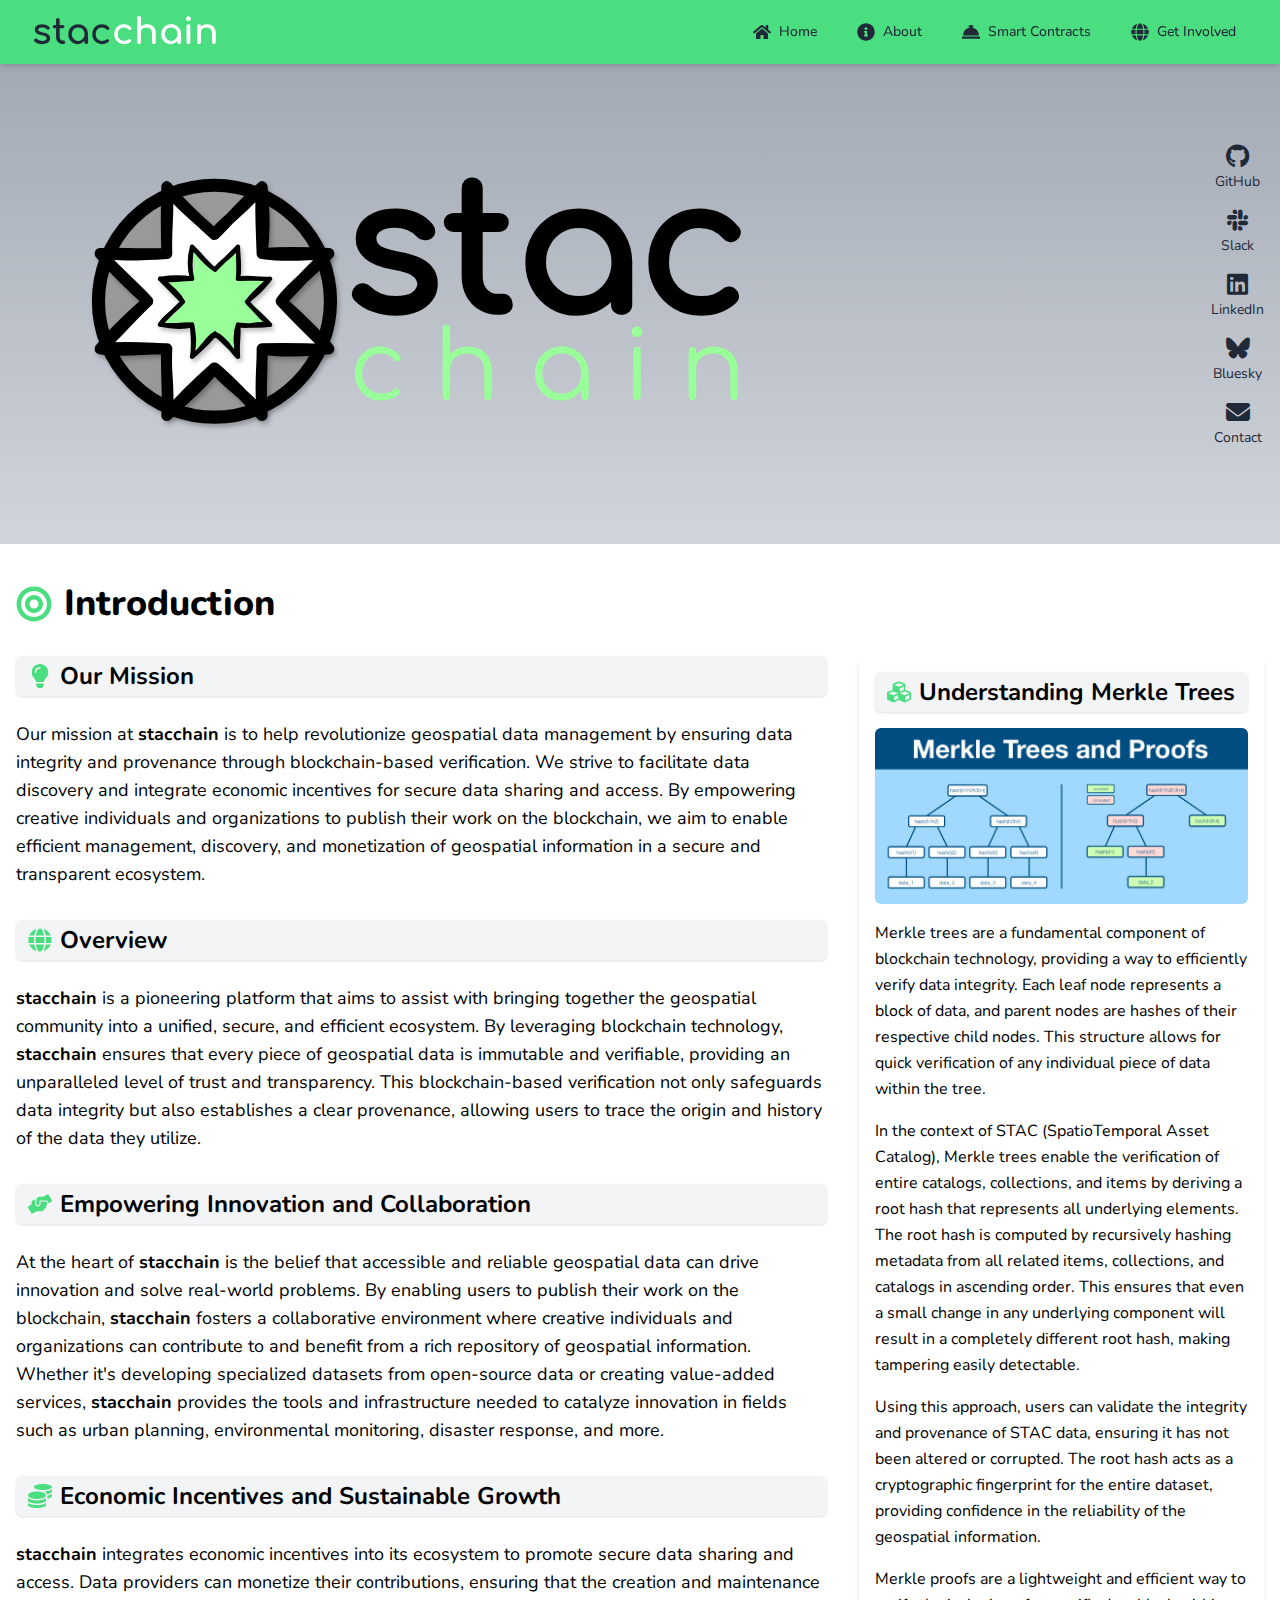
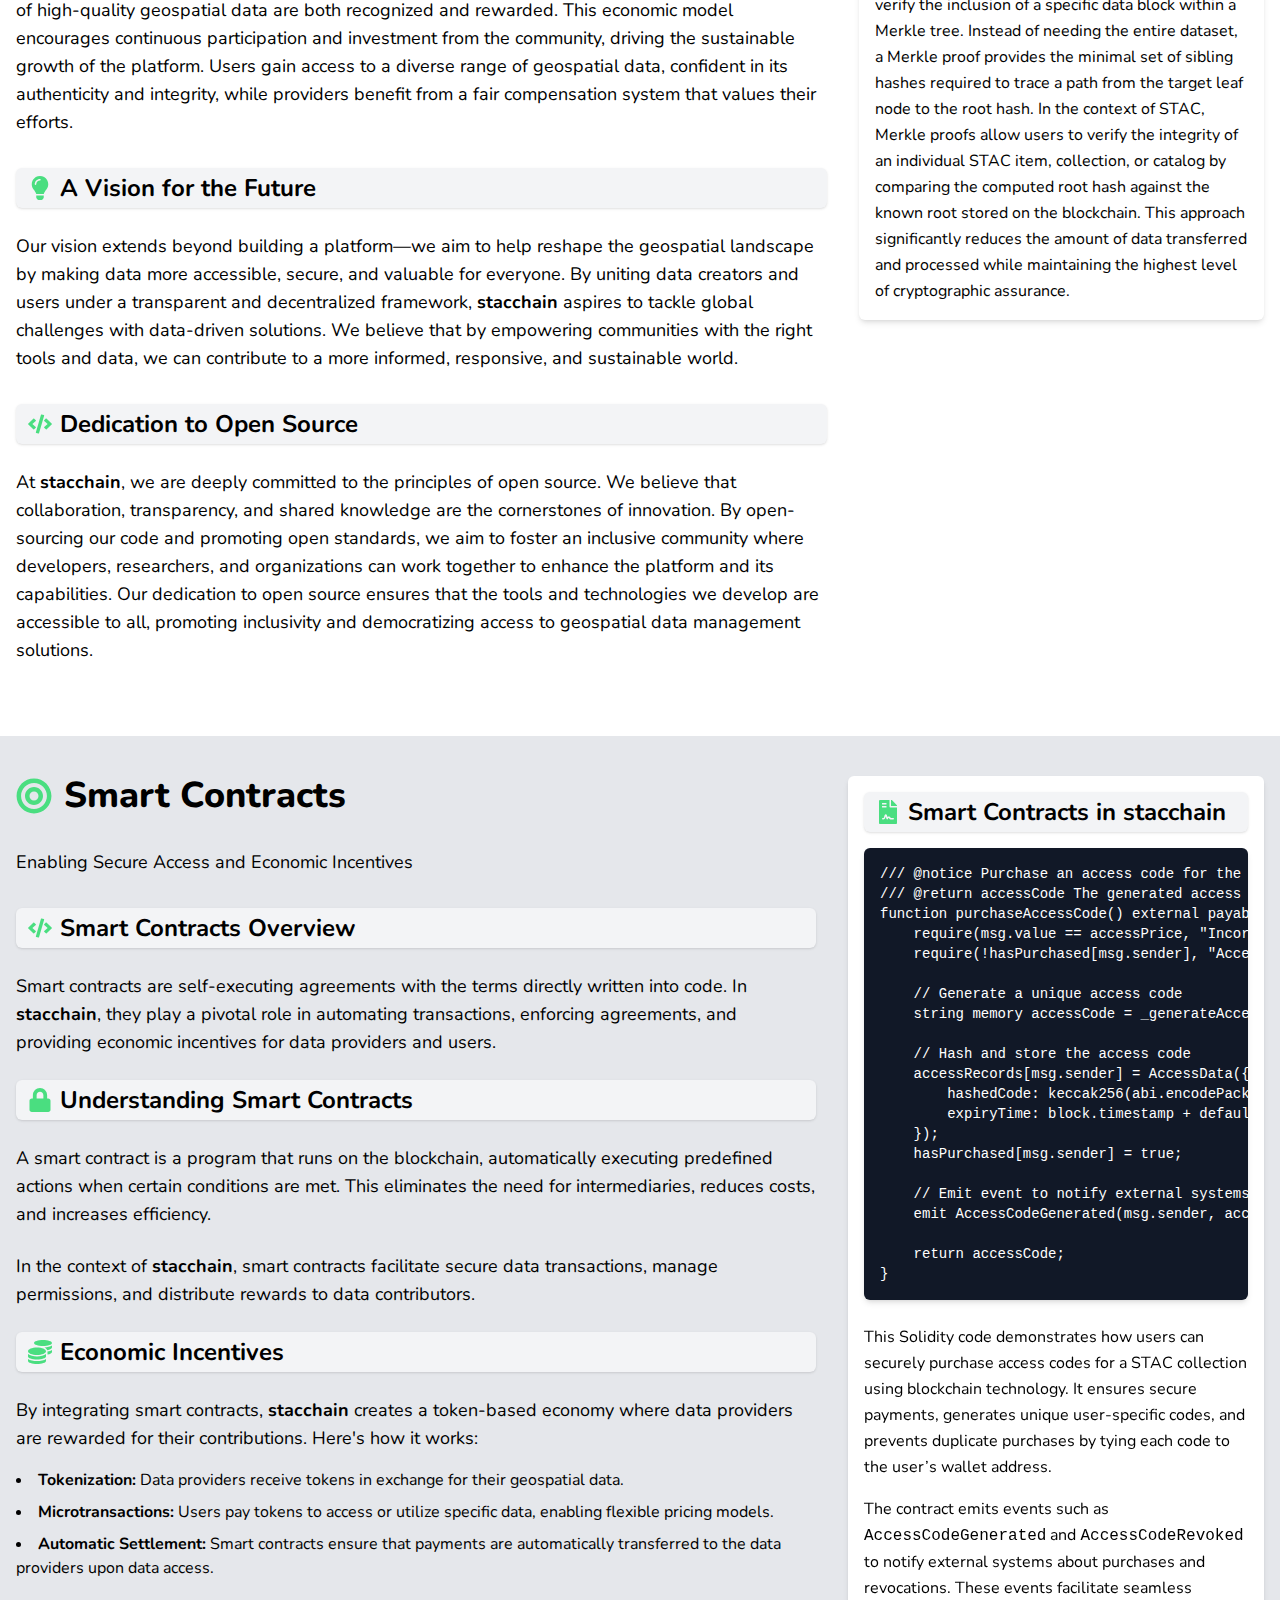
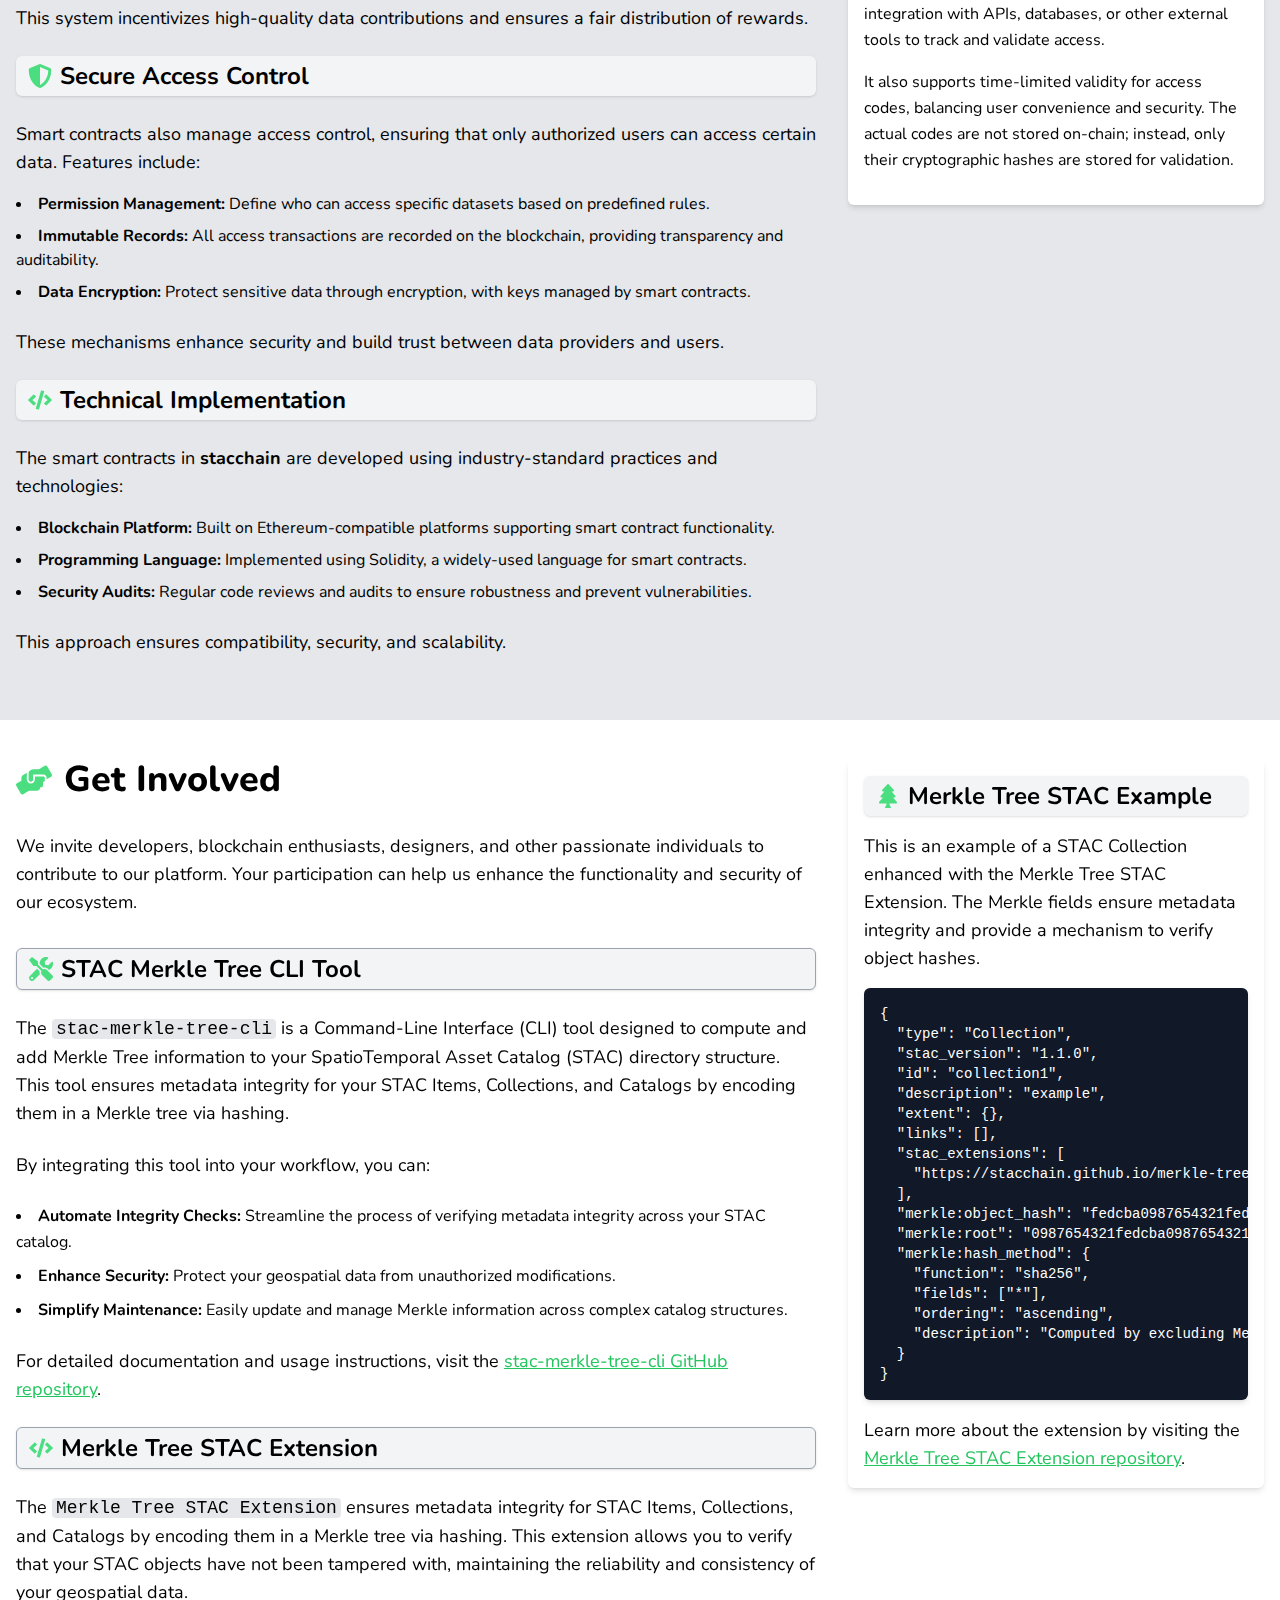
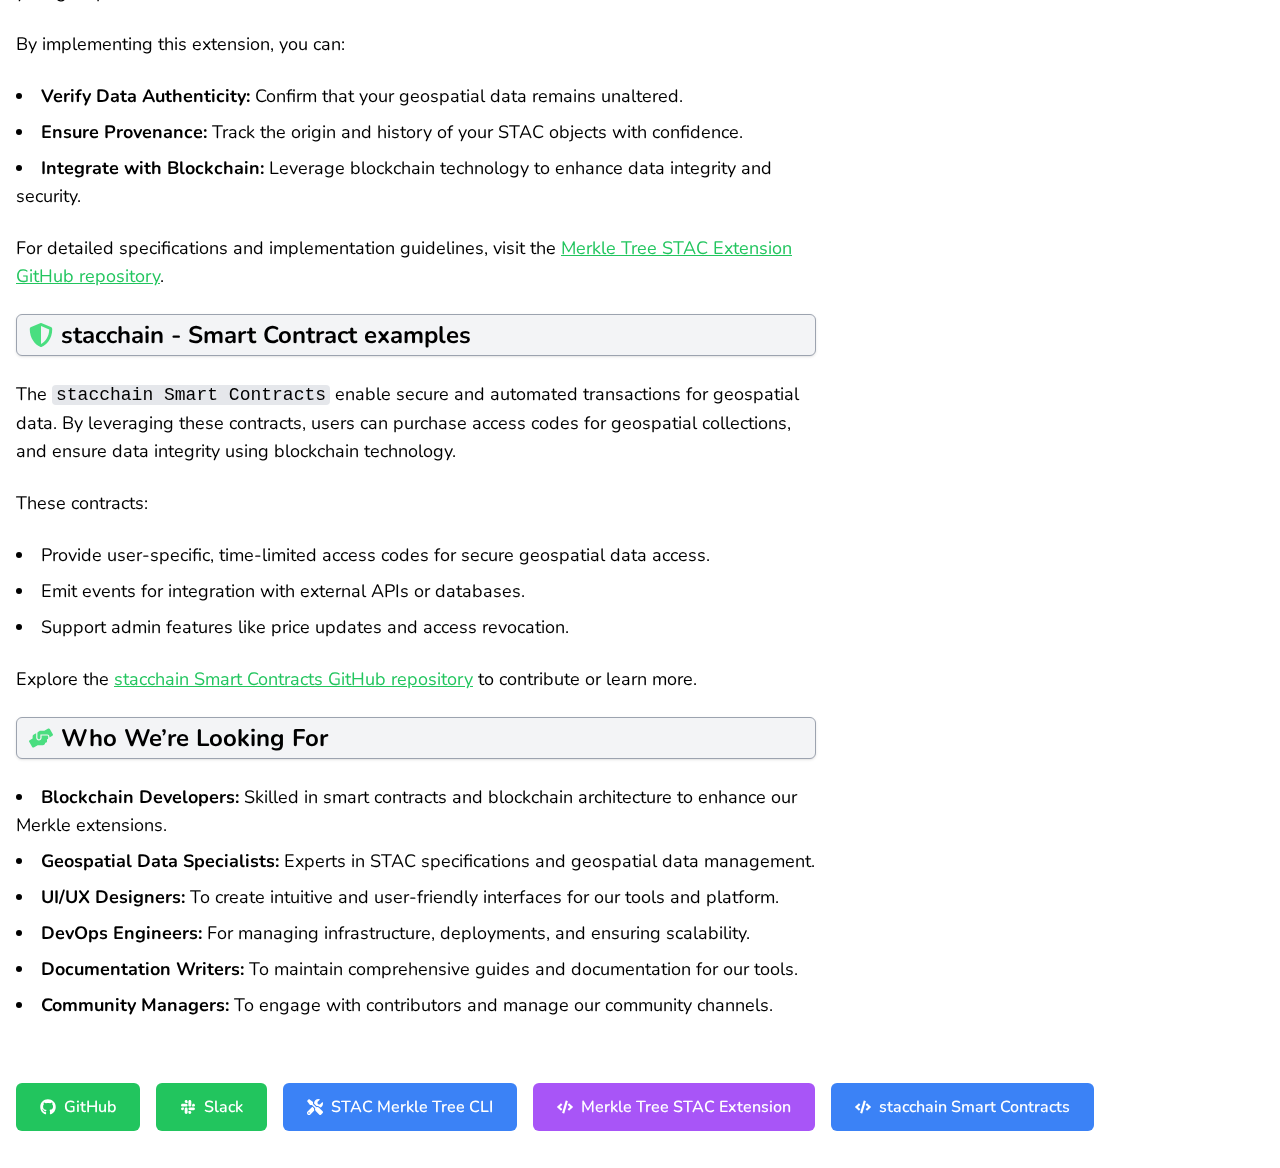
==== commit 9f46796b: "add bluesky icon" ====
--- a/index.html
+++ b/index.html
@@ -1 +1 @@
-<!doctype html><html lang="en"><head><meta charset="utf-8"/><link rel="icon" href="/favicon.ico"/><meta name="viewport" content="width=device-width,initial-scale=1"/><meta name="theme-color" content="#000000"/><meta name="description" content="Web site created using create-react-app"/><link rel="apple-touch-icon" href="/logo192.png"/><link rel="manifest" href="/manifest.json"/><title>stacchain</title><script defer="defer" src="/static/js/main.767053dd.js"></script><link href="/static/css/main.a282a874.css" rel="stylesheet"></head><body><noscript>You need to enable JavaScript to run this app.</noscript><div id="root"></div></body></html>+<!doctype html><html lang="en"><head><meta charset="utf-8"/><link rel="icon" href="/favicon.ico"/><meta name="viewport" content="width=device-width,initial-scale=1"/><meta name="theme-color" content="#000000"/><meta name="description" content="Web site created using create-react-app"/><link rel="apple-touch-icon" href="/logo192.png"/><link rel="manifest" href="/manifest.json"/><title>stacchain</title><script defer="defer" src="/static/js/main.697ee9fb.js"></script><link href="/static/css/main.a282a874.css" rel="stylesheet"></head><body><noscript>You need to enable JavaScript to run this app.</noscript><div id="root"></div></body></html>